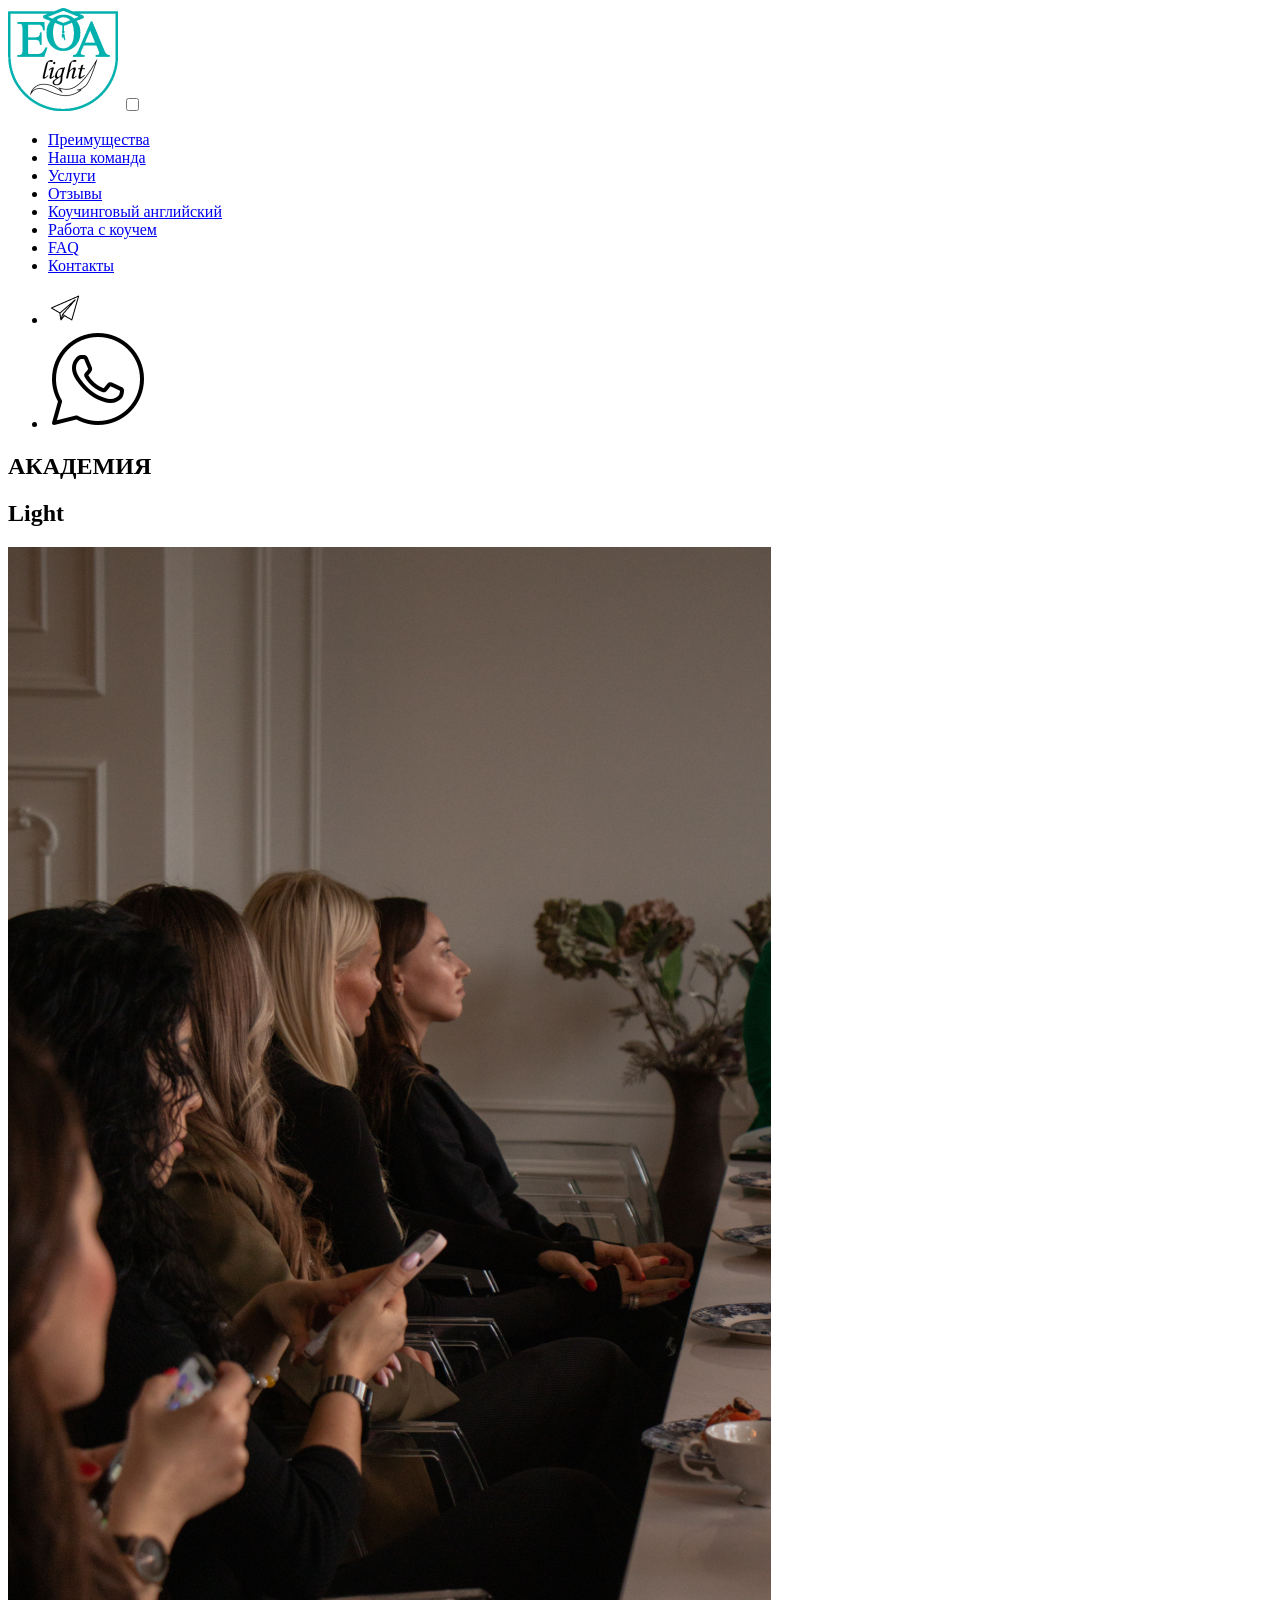
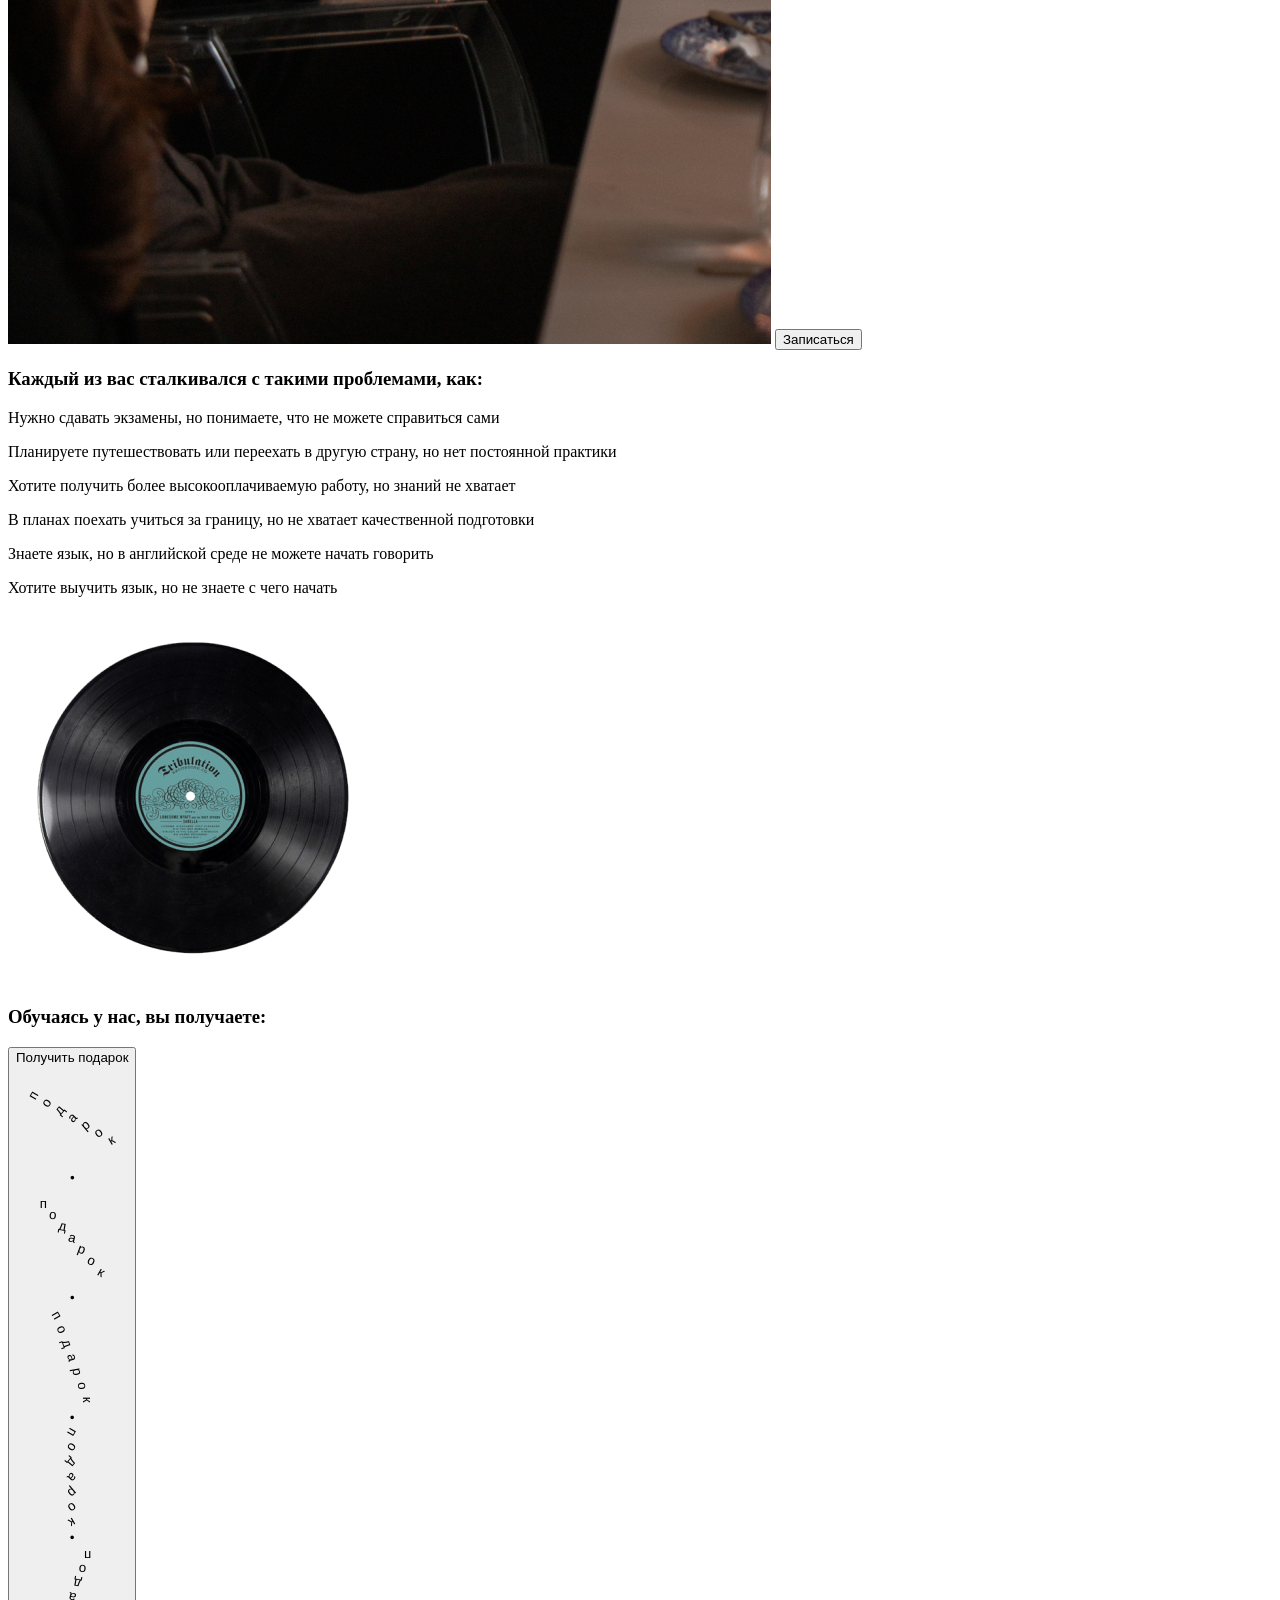
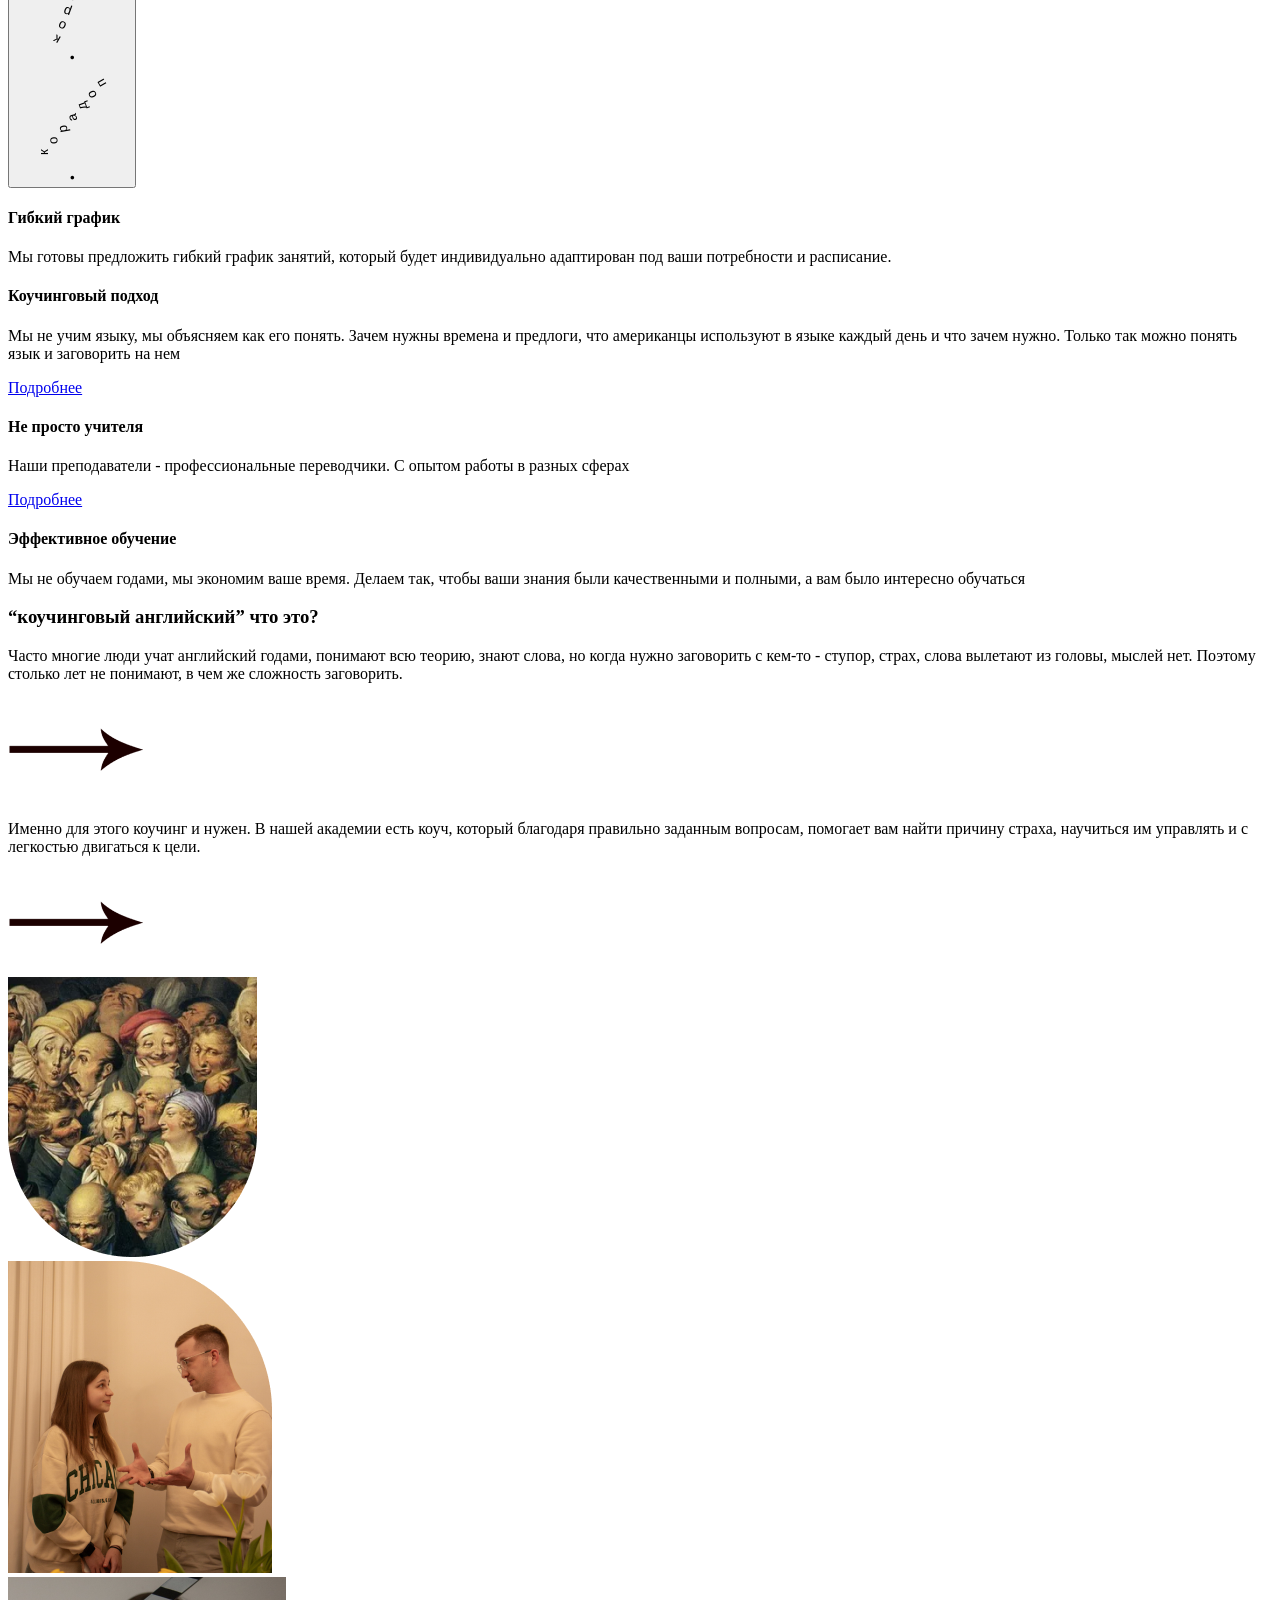
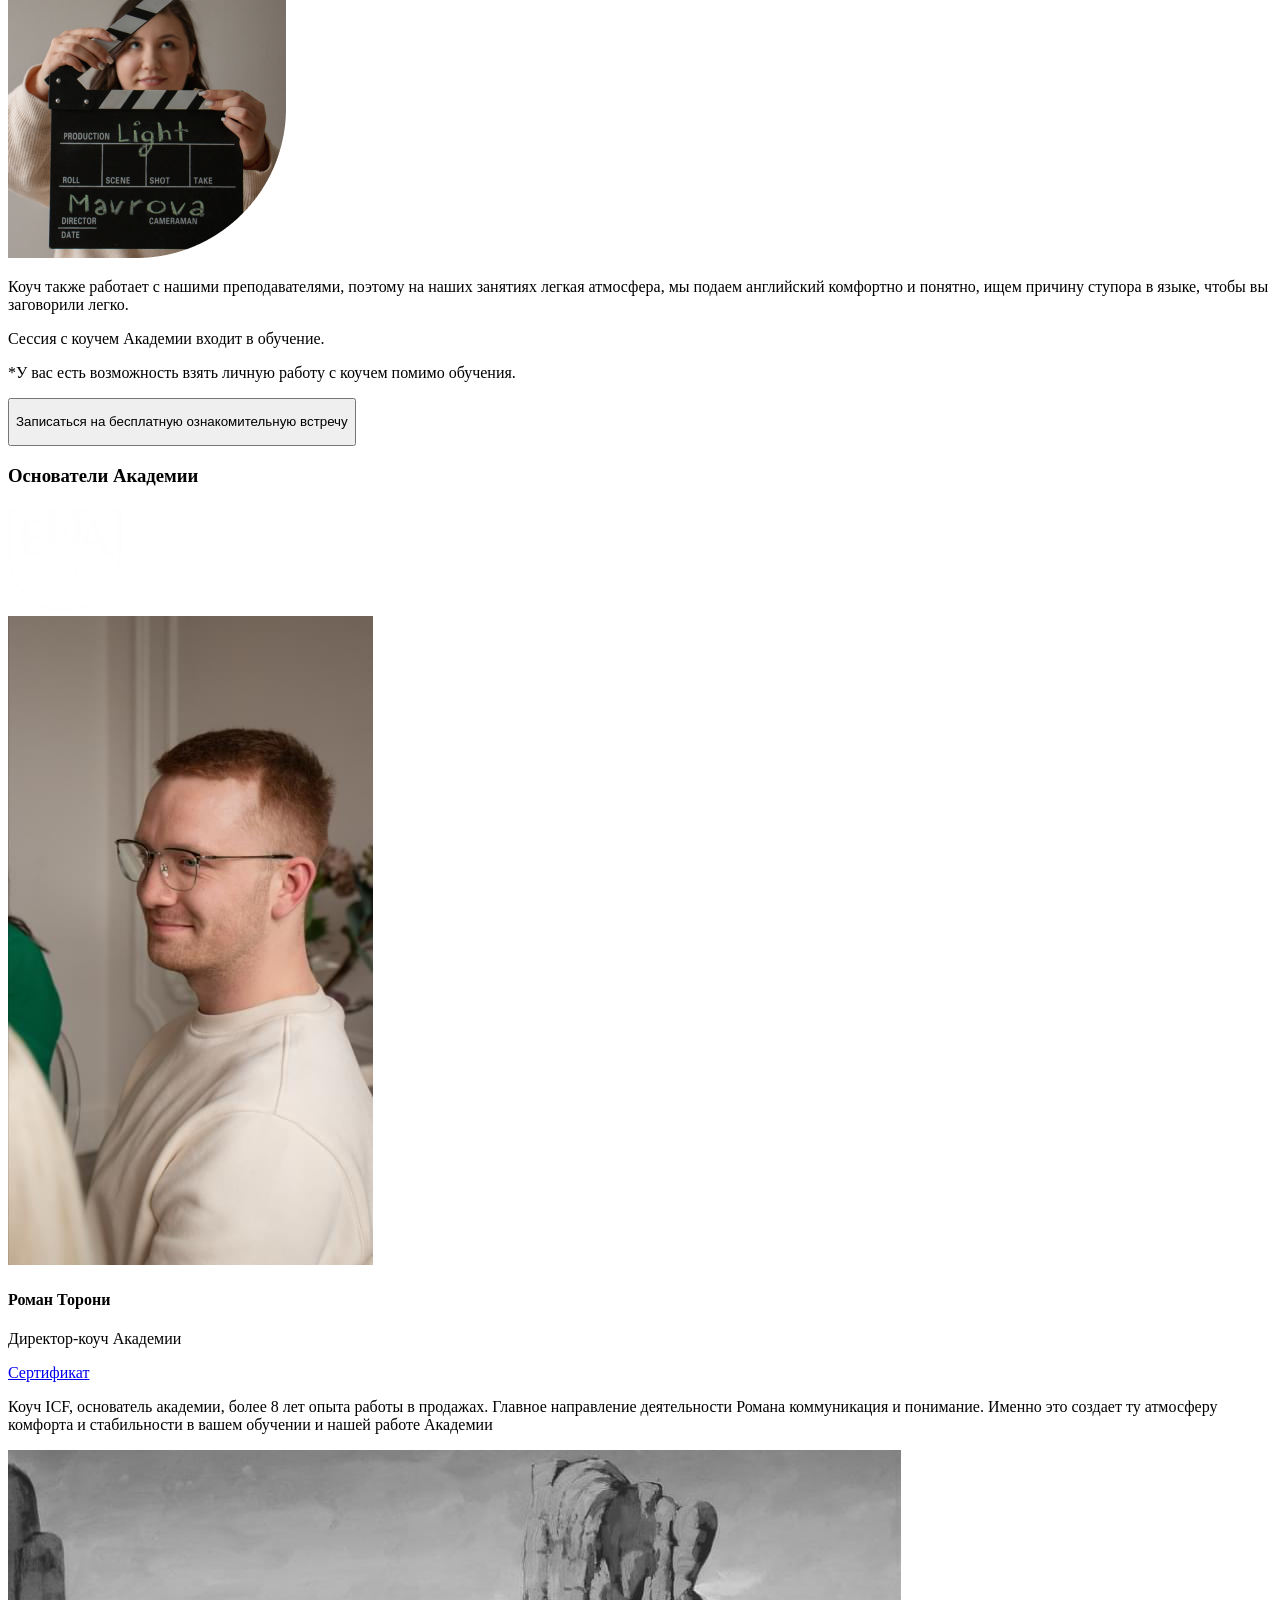
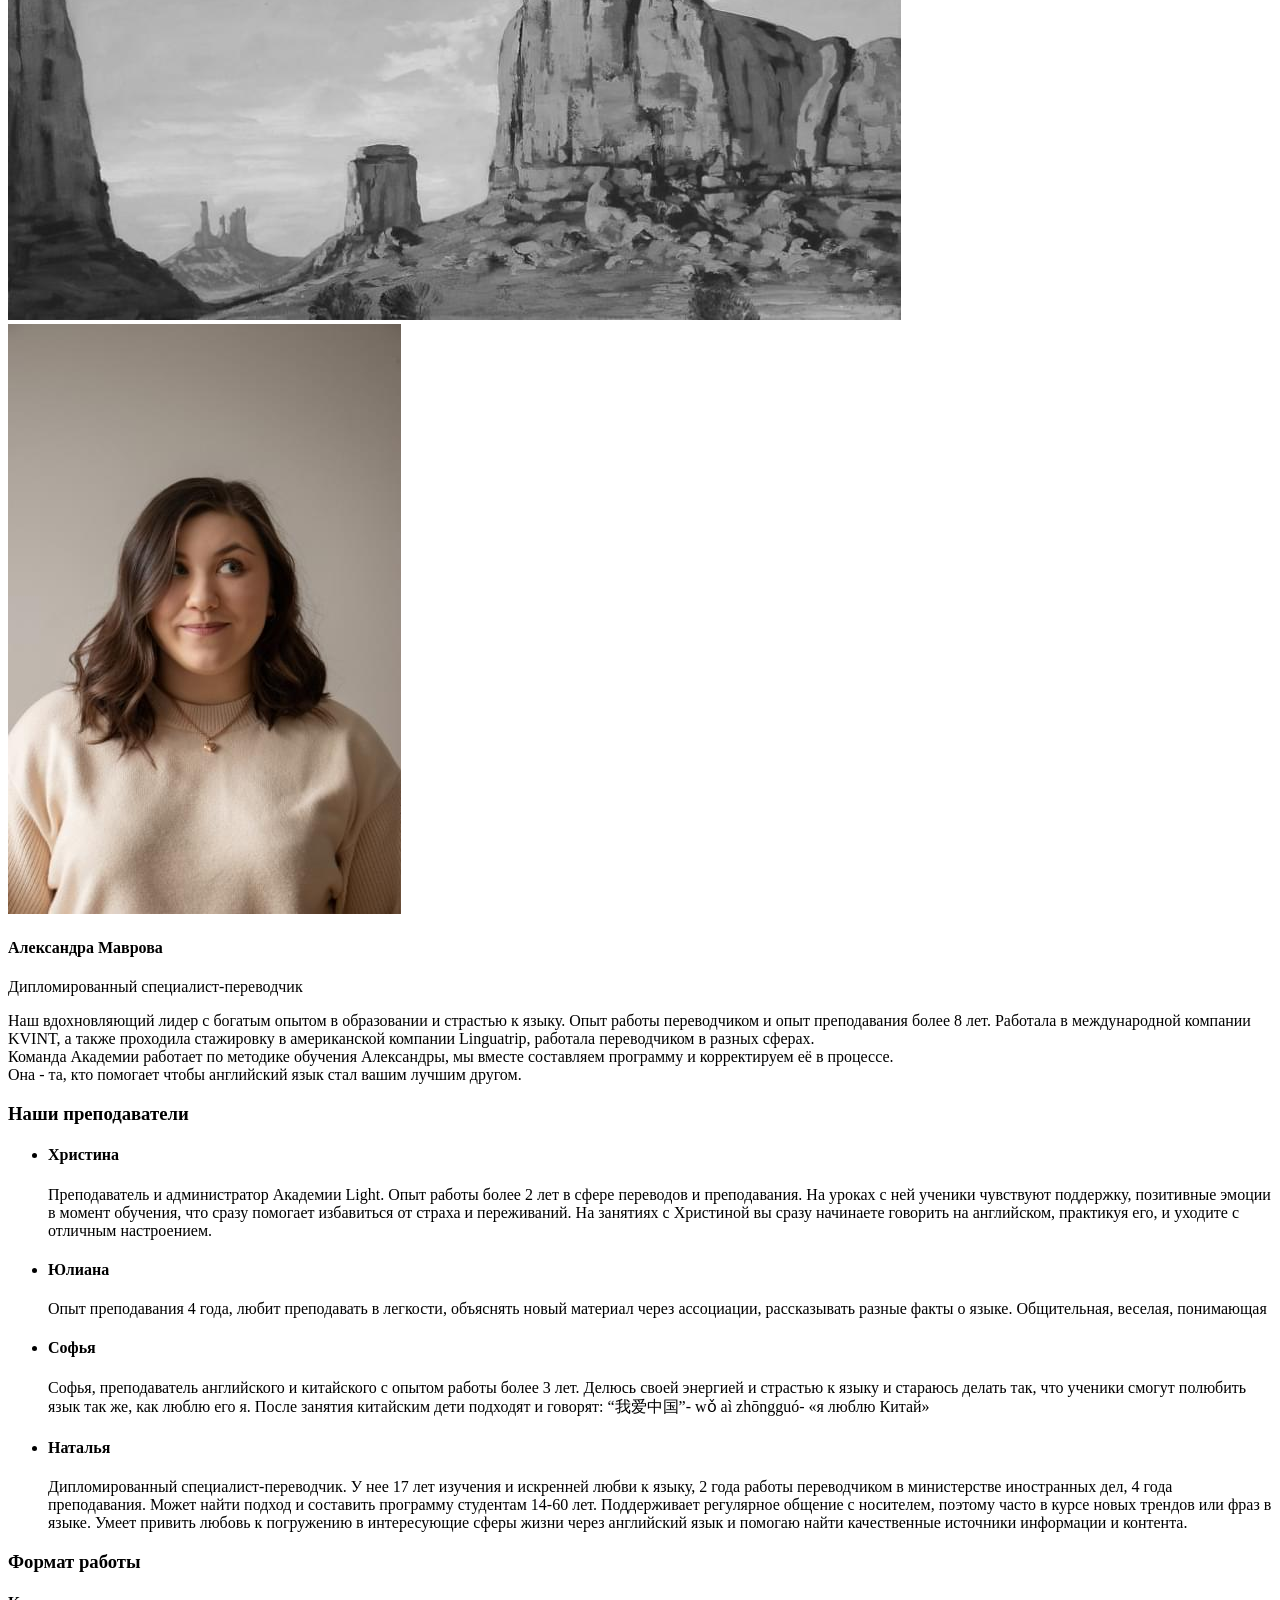
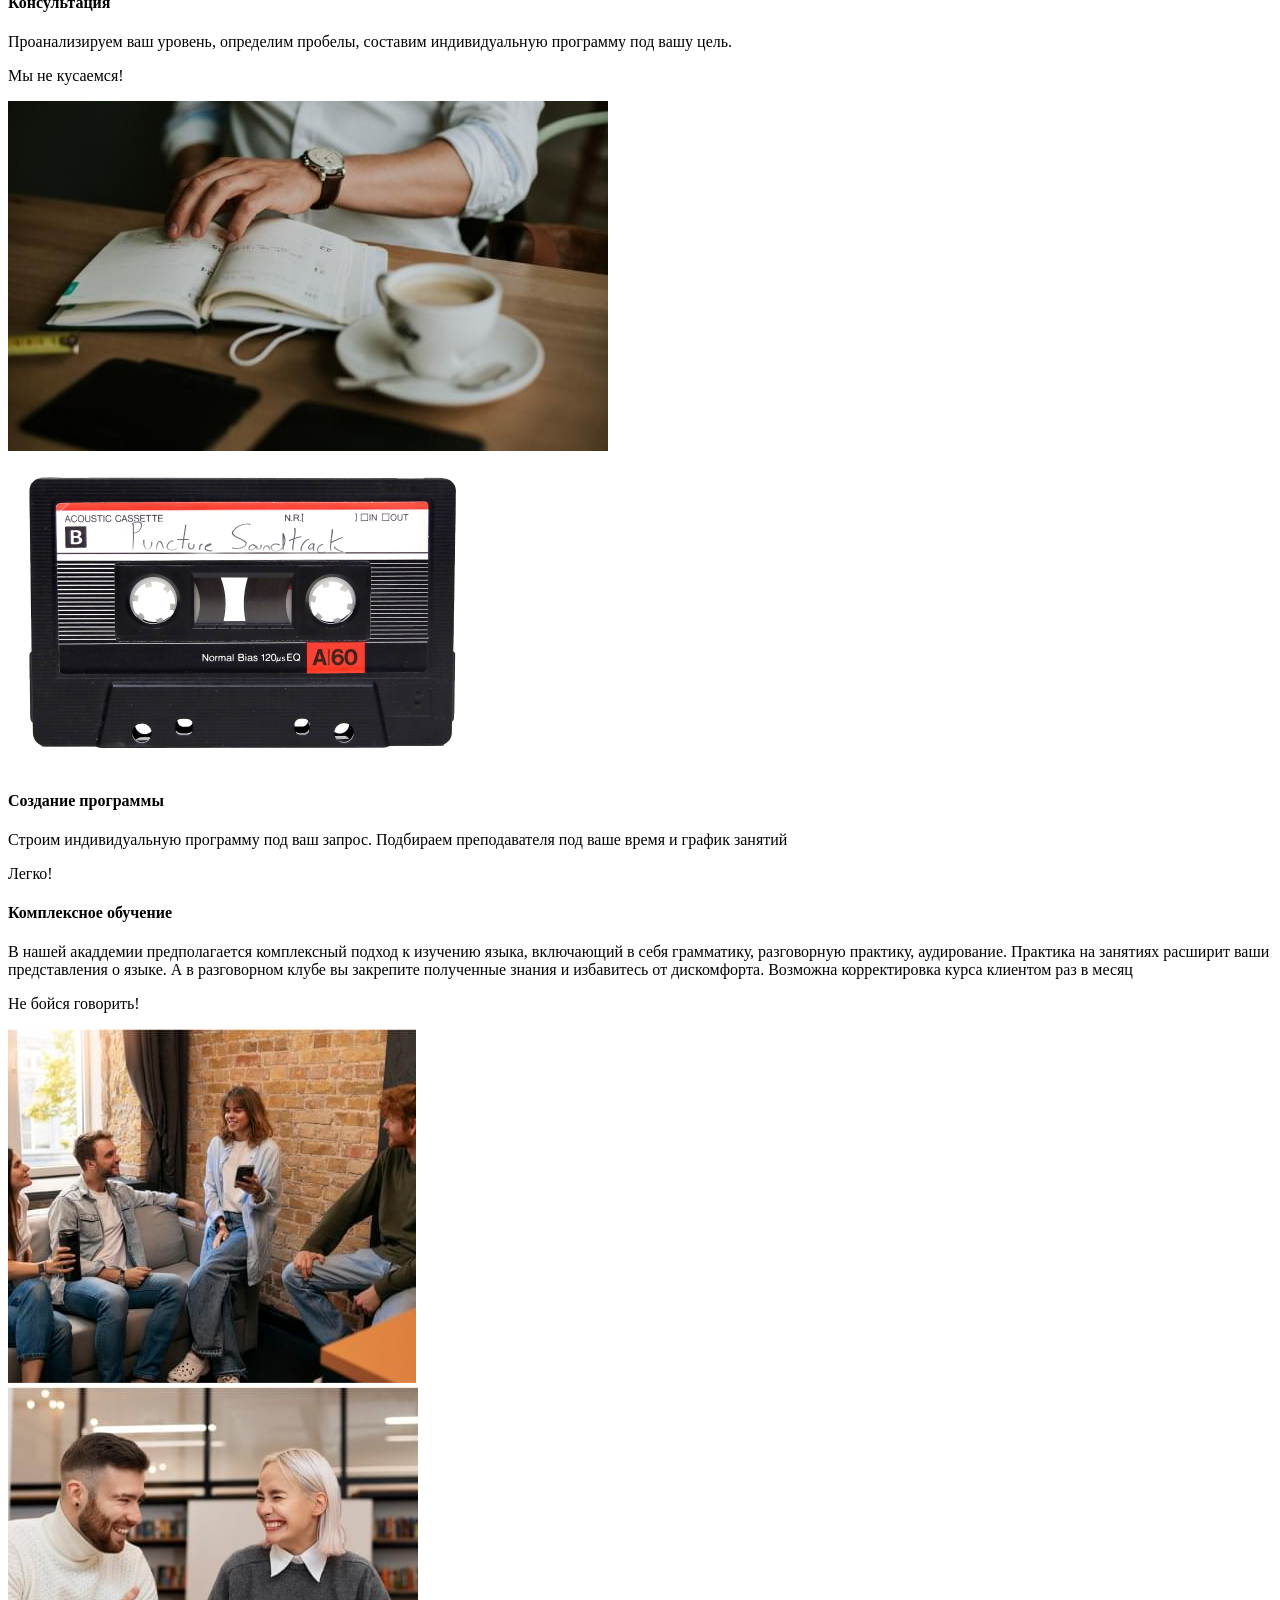
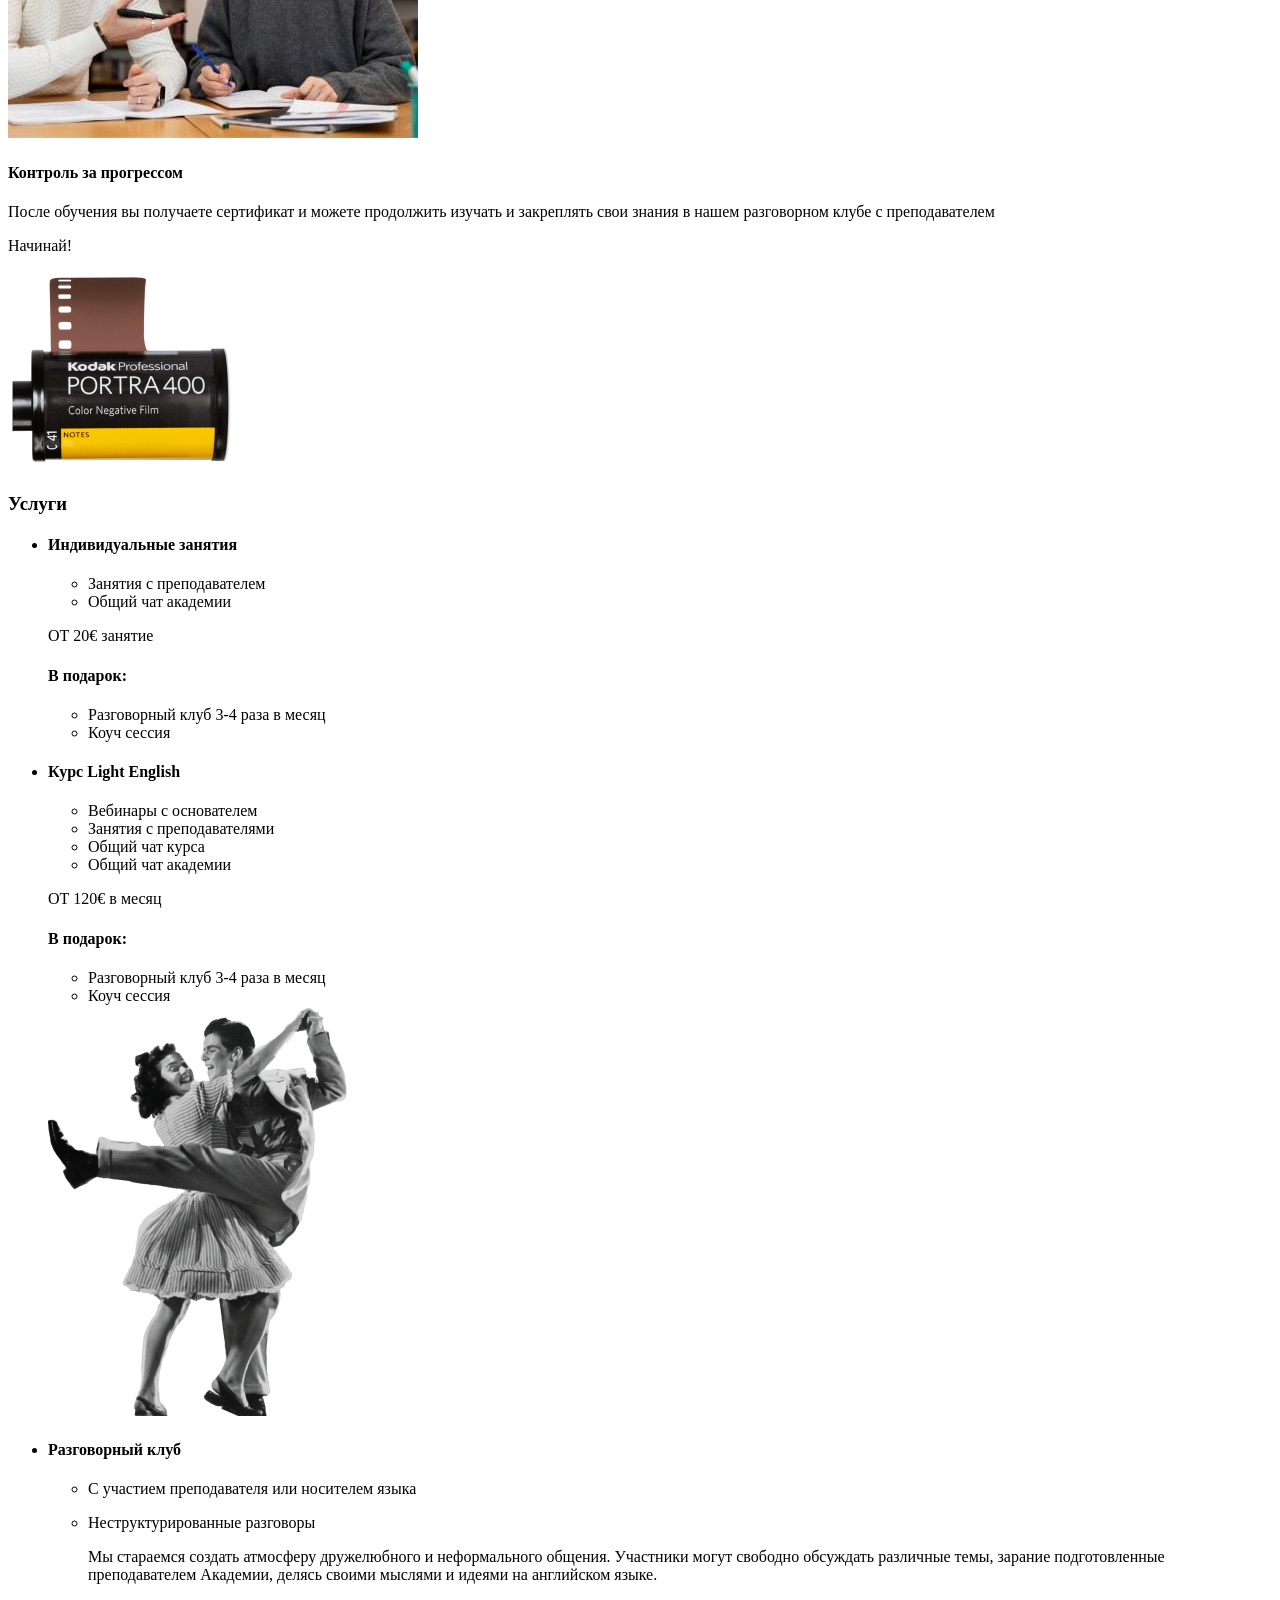
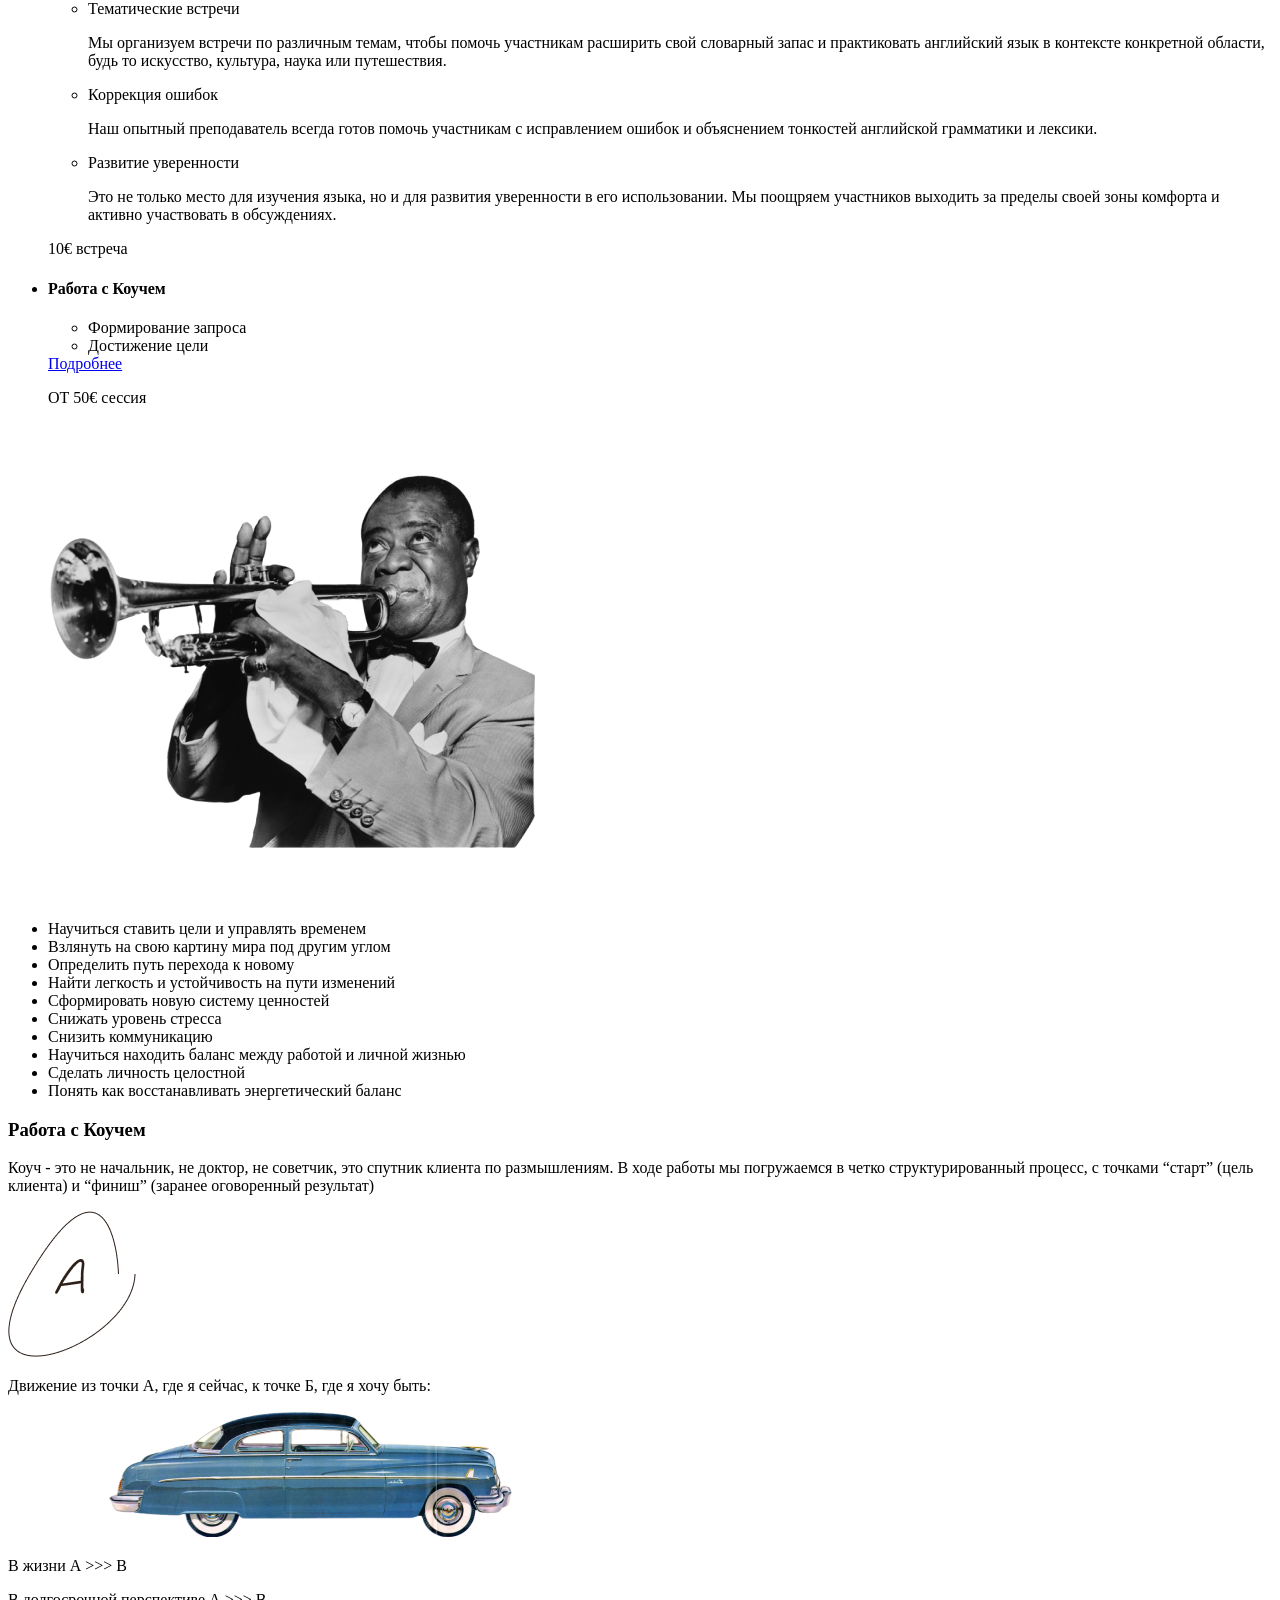
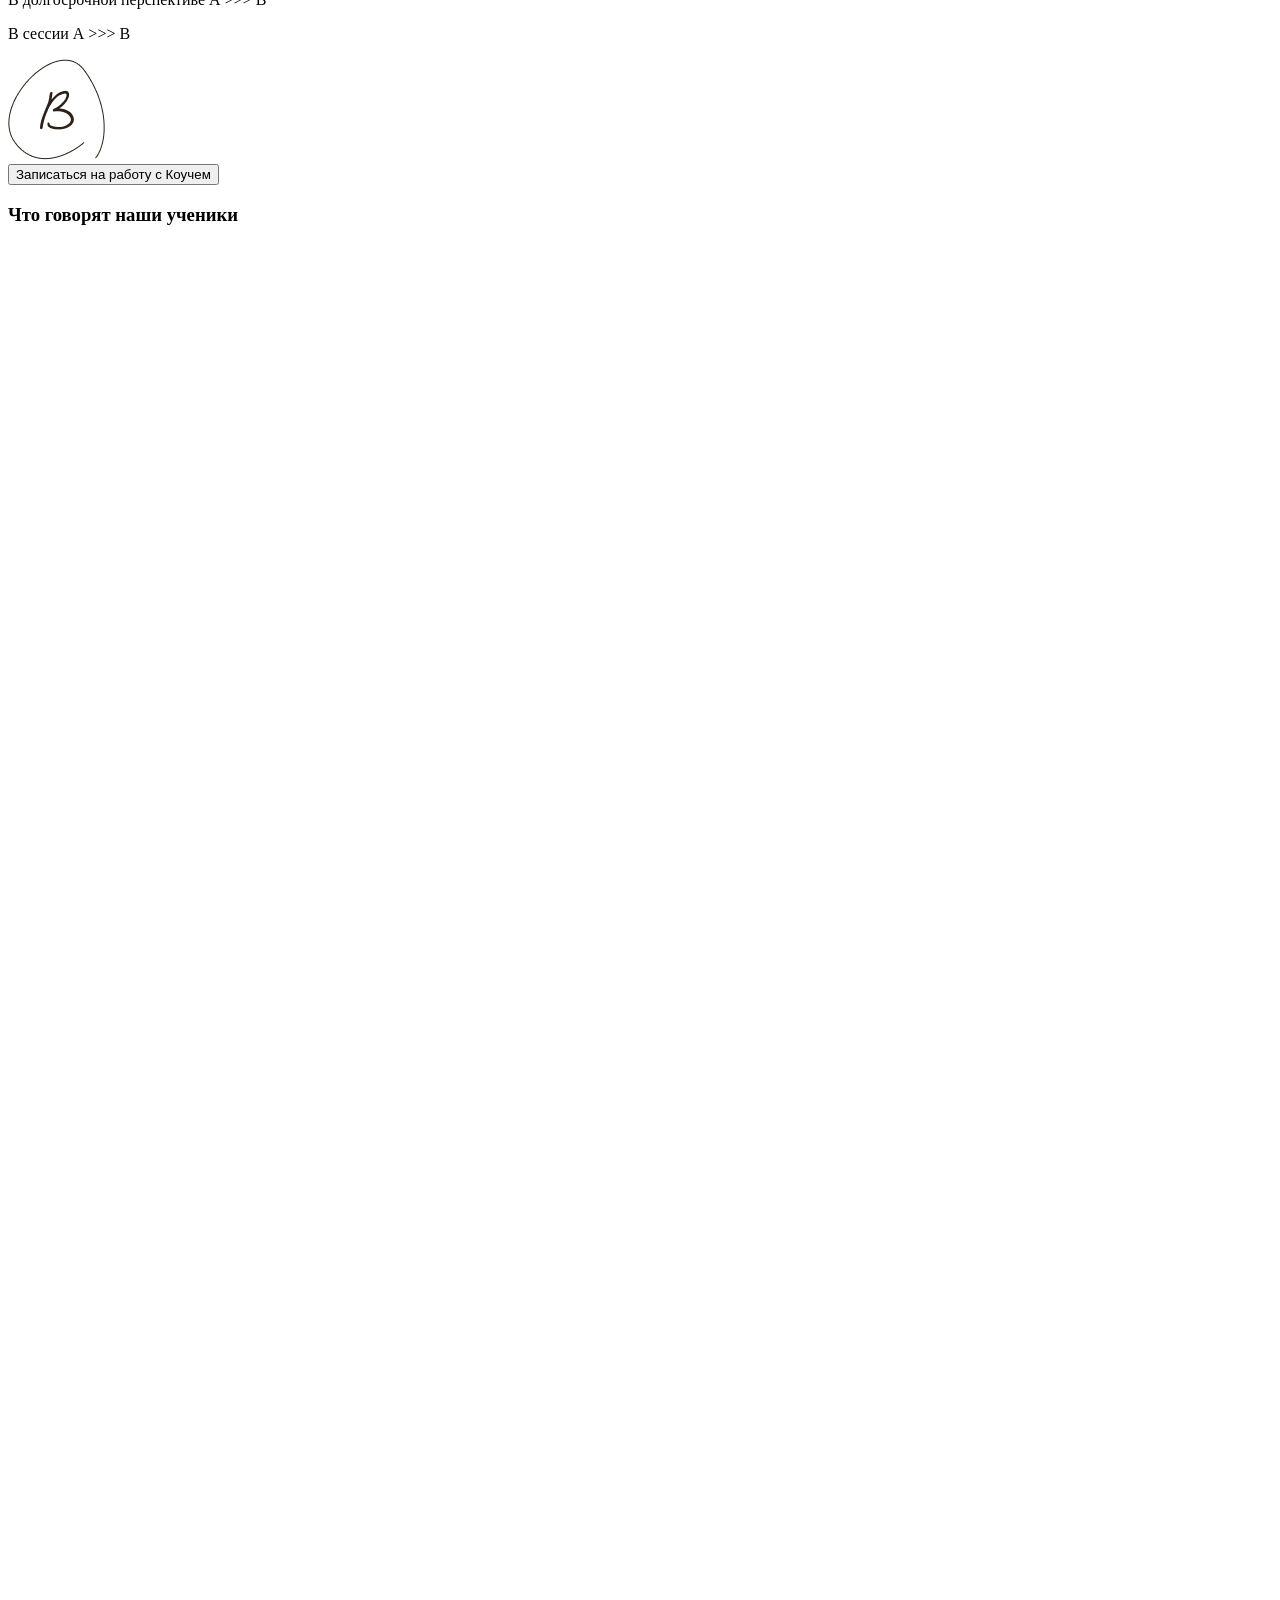
==== index.html @ 0e26aba7 "test" ====
<!DOCTYPE html>
<html lang="ru">
  <head>
      <meta charset="utf-8">
      <!-- <link rel="icon" href="%PUBLIC_URL%/favicon.ico"> -->
      <!-- <meta name="viewport" content="width=device-width, initial-scale=1"> -->
      <meta name="viewport" content="width=device-width, initial-scale=1.0, maximum-scale=1.0, user-scalable=no">
      <meta name="theme-color" content="#000000">
      <link rel="apple-touch-icon" href="./images/logo129.png">
      <link rel="icon" href="./images/logo129.png" type="image/x-icon">
      <title>Академия Light</title>
      <link rel="preload" href="./images/100-90-8.png" as="image">
      <link rel="preload" href="./images/firstImagePeople.png" as="image">
      <link rel="stylesheet" href="./css/index.css">

      <!-- <link rel="stylesheet" href="https://cdn.jsdelivr.net/npm/swiper@8/swiper-bundle.min.css"> -->
      <script src="https://cdn.jsdelivr.net/npm/swiper@8/swiper-bundle.min.js"></script>
  </head>
  <body class="page">
    <header class="header" id="header">
  <div class="header__conteiner">
    <img class="header__logo" src="./images/logo-b.png" alt="Логотип академии">
    <input id="menu-toggle" type="checkbox">
    <label class="header__button-container" for="menu-toggle">
      <div class="header__button"></div>
    </label>
    <div class="header__overflow overflow_hidden"></div>
    <nav class="header__nav-box">
        <ul class="header__navigation">
            <li class="header__nav-link">
              <a class="header__link link-hover" href="#advantages">Преимущества</a>
            </li>
            <li class="header__nav-link">
              <a class="header__link link-hover" href="#founders">Наша команда</a>
            </li>
            <li class="header__nav-link">
              <a class="header__link link-hover" href="#services">Услуги</a>
            </li>
            <li class="header__nav-link">
              <a class="header__link link-hover" href="#reviews">Отзывы</a>
            </li>
            <li class="header__nav-link">
              <a class="header__link link-hover" href="#coaching">Коучинговый английский</a>
            </li>
            <li class="header__nav-link">
              <a class="header__link link-hover" href="#coach">Работа с коучем</a>
            </li>
            <li class="header__nav-link">
              <a class="header__link link-hover" href="#faq">FAQ</a>
            </li>
            <li class="header__nav-link">
              <a class="header__link link-hover" href="#footer">Контакты</a>
            </li>
        </ul>


        <ul class="header__contacts">
            <li class="header__item">
              <a class="header__telegram-link" href="https://t.me/light_english_admin" target="_blank">
                <img class="icon-size icon" src="./images/telegramBlack.png" alt="Ссылка на телеграм">
              </a>
            </li>
            <li class="header__item">
              <a class="header__whats-app-link" href="#start" target="_blank">
                <img class="icon-size icon" src="./images/whatsapp.png" alt="Ссылка на вотсап">
              </a>
            </li>
        </ul>
    </nav>
  </div>
</header>

    <main class="main">
      <section class="academy" id="academy">
  <div class="conteiner">
    <div class="academy__box">
      <h1 class="academy__title-first">АКАДЕМИЯ</h1>
      <h2 class="academy__title-second">Light</h2>
    </div>
    <div class="academy__box-images">
      <img class="academy__image" src="./images/firstImagePeople.png" alt="Собрание студентов за бранчем">
      <button class="academy__button btn2">
        <span class="academy__button-line"></span>
        <span class="academy__text-button">Записаться</span>
      </button>
    </div>
  </div>
</section>

      <section class="requests" id="requests">
  <div class="requests__backlight backlight"></div>
  <div class="requests__conteiner conteiner">
    <h3 class="requests__title title">Каждый из вас сталкивался с такими проблемами, как:</h3>
    <div class="requests__card">
      <p class="requests__text">Нужно сдавать экзамены, но понимаете, что не можете справиться сами</p>
    </div>
    <div class="requests__card">
      <p class="requests__text">Планируете путешествовать или переехать в другую страну, но нет постоянной практики</p>
    </div>
    <div class="requests__card">
      <p class="requests__text">Хотите получить более высокооплачиваемую работу, но знаний не хватает</p>
    </div>
    <div class="requests__card">
      <p class="requests__text">В планах поехать учиться за границу, но не хватает качественной подготовки</p>
    </div>
    <div class="requests__card">
      <p class="requests__text">Знаете язык, но в английской среде не можете начать говорить</p>
    </div>
    <div class="requests__card anim">
      <div class="requests__card-text">
        <p class="requests__text">Хотите выучить язык, но не знаете с чего начать</p>
      </div>
      <img class="requests__disk anim" src="./images/record-1.png" alt="Падающая пластина"  loading="lazy">
    </div>
  </div>
</section>

      <section class="advantages" id="advantages">
  <div class="advantages__conteiner conteiner">
    <h3 class="advantages__title title">Обучаясь у нас, вы получаете:</h3>
    <button class="advantages__button uiverse">
      <div class="wrapper">
        <span>Получить подарок</span>
        <div class="circle circle-12"></div>
        <div class="circle circle-11"></div>
        <div class="circle circle-10"></div>
        <div class="circle circle-9"></div>
        <div class="circle circle-8"></div>
        <div class="circle circle-7"></div>
        <div class="circle circle-6"></div>
        <div class="circle circle-5"></div>
        <div class="circle circle-4"></div>
        <div class="circle circle-3"></div>
        <div class="circle circle-2"></div>
        <div class="circle circle-1"></div>
      </div>
      <div class="advantages__backlight backlight"></div>
      <div class="advantages__wheel">
        <div class="advantages__wheel-inner">
          <div class="advantages__wheel-content">п</div>
          <div class="advantages__wheel-content">о</div>
          <div class="advantages__wheel-content">д</div>
          <div class="advantages__wheel-content">а</div>
          <div class="advantages__wheel-content">р</div>
          <div class="advantages__wheel-content">о</div>
          <div class="advantages__wheel-content">к</div>
        </div>
        <div class="advantages__wheel-inner">
          <div class="advantages__wheel-content">•</div>
        </div>
        <div class="advantages__wheel-inner">
          <div class="advantages__wheel-content">п</div>
          <div class="advantages__wheel-content">о</div>
          <div class="advantages__wheel-content">д</div>
          <div class="advantages__wheel-content">а</div>
          <div class="advantages__wheel-content">р</div>
          <div class="advantages__wheel-content">о</div>
          <div class="advantages__wheel-content">к</div>
        </div>
        <div class="advantages__wheel-inner">
          <div class="advantages__wheel-content">•</div>
        </div>
        <div class="advantages__wheel-inner">
          <div class="advantages__wheel-content">п</div>
          <div class="advantages__wheel-content">о</div>
          <div class="advantages__wheel-content">д</div>
          <div class="advantages__wheel-content">а</div>
          <div class="advantages__wheel-content">р</div>
          <div class="advantages__wheel-content">о</div>
          <div class="advantages__wheel-content">к</div>
        </div>
        <div class="advantages__wheel-inner">
          <div class="advantages__wheel-content">•</div>
        </div>
        <div class="advantages__wheel-inner">
          <div class="advantages__wheel-content">п</div>
          <div class="advantages__wheel-content">о</div>
          <div class="advantages__wheel-content">д</div>
          <div class="advantages__wheel-content">а</div>
          <div class="advantages__wheel-content">р</div>
          <div class="advantages__wheel-content">о</div>
          <div class="advantages__wheel-content">к</div>
        </div>
        <div class="advantages__wheel-inner">
          <div class="advantages__wheel-content">•</div>
        </div>
        <div class="advantages__wheel-inner">
          <div class="advantages__wheel-content">п</div>
          <div class="advantages__wheel-content">о</div>
          <div class="advantages__wheel-content">д</div>
          <div class="advantages__wheel-content">а</div>
          <div class="advantages__wheel-content">р</div>
          <div class="advantages__wheel-content">о</div>
          <div class="advantages__wheel-content">к</div>
        </div>
        <div class="advantages__wheel-inner">
          <div class="advantages__wheel-content">•</div>
        </div>
        <div class="advantages__wheel-inner">
          <div class="advantages__wheel-content">п</div>
          <div class="advantages__wheel-content">о</div>
          <div class="advantages__wheel-content">д</div>
          <div class="advantages__wheel-content">а</div>
          <div class="advantages__wheel-content">р</div>
          <div class="advantages__wheel-content">о</div>
          <div class="advantages__wheel-content">к</div>
        </div>
        <div class="advantages__wheel-inner">
          <div class="advantages__wheel-content">•</div>
        </div>
      </div>
    </button>
    <div class="advantages__card card">
      <h4 class="advantages__card-title subtitle">Гибкий график</h4>
      <p class="advantages__card-text">Мы готовы предложить гибкий график занятий, который будет индивидуально адаптирован под ваши потребности и расписание.</p>
    </div>
    <div class="advantages__card card">
      <h4 class="advantages__card-title subtitle">Коучинговый подход</h4>
      <p class="advantages__card-text">Мы не учим языку, мы объясняем как его понять. Зачем нужны времена и предлоги, что американцы используют в языке каждый день и что зачем нужно. Только так можно понять язык и заговорить на нем</p>
      <a class="link_black link-hover-line" href="#coaching">Подробнее</a>
    </div>
    <div
      class="advantages__card card">
      <h4 class="advantages__card-title subtitle">Не просто учителя</h4>
      <p class="advantages__card-text">Наши преподаватели - профессиональные переводчики. С опытом работы в разных сферах</p>
      <a class="link_black link-hover-line" href="#founders">Подробнее</a>
    </div>
    <div class="advantages__card card">
      <h4 class="advantages__card-title subtitle">Эффективное обучение</h4>
      <p class="advantages__card-text">Мы не обучаем годами, мы экономим ваше время. Делаем так, чтобы ваши знания были качественными и полными, а вам было интересно обучаться</p>
    </div>
  </div>
</section>

      <section class="coaching" id="coaching">
  <div class="coaching__conteiner conteiner">
    <h3 class="coaching__title title">“коучинговый английский” что это?</h3>
    <div class="coaching__grid-box">
      <p class="coaching__text">Часто многие люди учат английский годами, понимают всю теорию, знают слова, но когда нужно заговорить с кем-то - ступор, страх, слова вылетают из головы, мыслей нет. Поэтому столько лет не понимают, в чем же сложность заговорить.</p>
      <img class="coaching__wing-img" src="./images/wing.png" alt="Стрелка, указывающая на следующий текст">
      <p class="coaching__text">Именно для этого коучинг и нужен. В нашей академии есть коуч, который благодаря правильно заданным вопросам, помогает вам найти причину страха, научиться им управлять и с легкостью двигаться к цели.</p>
      <img class="coaching__wing-img" src="./images/wing.png" alt="Стрелка, указывающая на следующий текст">
      <div class="coaching__image-box">
        <img class="coaching__image" src="./images/persons.png" alt="Картина художника Луи Леопольд Буальи гримасы">
      </div>
      <div class="coaching__image-box">
        <img class="coaching__image" src="./images/RomaWidthSister.png" alt="Картина художника Луи Леопольд Буальи гримасы">
      </div>
      <div class="coaching__image-box">
        <img class="coaching__image" src="./images/AlexandraFirecracker.png" alt="Картина художника Луи Леопольд Буальи гримасы">
      </div>
      <div class="coacing__box">
        <p class="coaching__text">Коуч также работает с нашими преподавателями, поэтому на наших занятиях легкая атмосфера, мы подаем английский комфортно и понятно, ищем причину ступора в языке, чтобы вы заговорили легко.</p>
        <p class="coaching__text">Сессия с коучем Академии входит в обучение.</p>
        <p class="coaching__text">*У вас есть возможность взять личную работу с коучем помимо обучения.</p>
      </div>
      <!-- <a class="coaching__button-link" href="#appointment">
        <button class="coaching__button type1">
          <p class="coaching__button-text">Записаться на бесплатную ознакомительную встречу</p>
        </button>
      </a> -->
      <button class="coaching__button type1">
        <p class="coaching__button-text">Записаться на бесплатную ознакомительную встречу</p>
      </button>
    </div>
    <!-- <button class="coaching__button">Записаться на бесплатную ознакомительную встречу</button> -->
  </div>
</section>

      <section class="founders" id="founders">
  <div class="founders__conteiner">
    <h3 class="founders__title title">Основатели Академии</h3>
    <img class="founders__logo" src="./images/logo-w.png" alt="Логотип академии">
    <div class="founders__box">
      <div class="founder__block-text">
        <img class="founder__image" src="./images/founderRoman.jpg" alt="Фотография директора академии, Романа">
        <div class="founder__block-about">
          <h4 class="founder__text-name">Роман Торони</h4>
          <p class="founder__text-role">Директор-коуч Академии</p>
          <a class="founder__link link link-hover-line" href="#">Сертификат</a>
        </div>
        <p class="founder__text">Коуч ICF, основатель академии, более 8 лет опыта работы в продажах. Главное направление деятельности Романа коммуникация и понимание. Именно это создает ту атмосферу комфорта и стабильности в вашем обучении и нашей работе Академии</p>
      </div>
      <div class="founder__box-canyon">
        <img class="founder__image-canyon" src="./images/canyon.jpg" alt="Пейзаж Каньона маслом">
      </div>
      <div class="founder__block-text">
        <img class="founder__image" src="./images/founderAlex.jpg" alt="Фотография Александры">
        <div class="founder__block-about">
            <h4 class="founder__text-name">Александра Маврова</h4>
            <p class="founder__text-role">Дипломированный специалист-переводчик</p>
        </div>
        <p class="founder__text"><span class="founder__text-span">Наш вдохновляющий лидер с богатым опытом в образовании и страстью к языку. Опыт работы переводчиком и опыт преподавания более 8 лет. Работала в международной компании KVINT, а также проходила стажировку в американской компании Linguatrip, работала переводчиком в разных сферах.</span></br><span class="founder__text-span">Команда Академии работает по методике обучения Александры, мы вместе составляем программу и корректируем её в процессе.</span></br><span class="founder__text-span">Она - та, кто помогает чтобы английский язык стал вашим
          лучшим другом.</span></p>
      </div>
      <div class="founders__stars-box"></div>
      <div class="founders__stars"></div>
    </div>
  </div>
  <div class="teachers__conteiner conteiner">
    <h3 class="teachers__title title">Наши преподаватели</h3>
    <ul class="teachers__cards-list">
      <li class="teachers__card">
        <div class="teachers__content">
          <h4 class="teachers__subtitle subtitle">Христина</h4>
          <p class="teachers__text">Преподаватель и администратор Академии Light. Опыт работы более 2 лет в сфере переводов и преподавания. На уроках с ней ученики чувствуют поддержку, позитивные эмоции в момент обучения, что сразу помогает избавиться от страха и переживаний. На занятиях с Христиной вы сразу начинаете говорить на английском, практикуя его, и уходите с отличным настроением.</p>
        </div>
        <div class="teachers__foto teachers__foto-hristina"></div>
      </li>
      <li class="teachers__card">
        <div class="teachers__content teachers__content_rotate_right">
          <h4 class="teachers__subtitle subtitle">Юлиана</h4>
          <p class="teachers__text">Опыт преподавания 4 года, любит преподавать в легкости, объяснять новый материал через ассоциации, рассказывать разные факты о языке. Общительная, веселая, понимающая</p>
        </div>
        <div class="teachers__foto teachers__foto-juliana"></div>
      </li>
      <li class="teachers__card">
        <div class="teachers__content">
          <h4 class="teachers__subtitle subtitle">Софья</h4>
          <p class="teachers__text">Софья, преподаватель английского и китайского с опытом работы более 3 лет. Делюсь своей энергией и страстью к языку и стараюсь делать так, что ученики смогут полюбить язык так же, как люблю его я. После занятия китайским дети подходят и говорят: “我爱中国”- wǒ  aì zhōngguó-  «я люблю Китай»</p>
        </div>
        <div class="teachers__foto teachers__foto-sofia"></div>
      </li>
      <li class="teachers__card">
        <div class="teachers__content teachers__content_rotate_right">
          <h4 class="teachers__subtitle subtitle">Наталья</h4>
          <p class="teachers__text">Дипломированный специалист-переводчик. У нее 17 лет изучения и искренней любви к языку, 2 года работы переводчиком в министерстве иностранных дел, 4 года преподавания. Может найти подход и составить программу студентам 14-60 лет. Поддерживает регулярное общение с носителем, поэтому часто в курсе новых трендов или фраз в языке. Умеет привить любовь к погружению в интересующие сферы жизни через английский язык и помогаю найти качественные источники информации и контента.</p>
        </div>
        <div class="teachers__foto teachers__foto-natali"></div>
      </li>
    </ul>
  </div>
</section>

      
      <section class="format" id="format">
  <div class="format__conteiner conteiner">
    <h3 class="format__title title">Формат работы</h4>
    <div class="format__box-grid">
      <div class="format__box-content">
        <h4 class="format__subtitle subtitle">Консультация</h4>
        <p class="format__text">Проанализируем ваш уровень, определим пробелы, составим индивидуальную программу под вашу цель.</p>
        <p class="format__inscription">Мы не кусаемся!</p>
        <img class="format__image" src="./images/workFormat-1.jpg" alt="пленочная касета">
      </div>
      <div class="format__box-content">
        <img class="format__image" src="./images/cassette.png" alt="пленочная касета">
        <div class="format__box-text">
          <h4 class="format__subtitle subtitle">Создание программы</h4>
          <p class="format__text">Строим индивидуальную программу под ваш запрос. Подбираем преподавателя под ваше время и график занятий</p>
          <p class="format__inscription">Легко!</p>
        </div>
      </div>
      <div class="format__box-content">
        <h4 class="format__subtitle subtitle">Комплексное обучение</h4>
        <p class="format__text">В нашей акаддемии предполагается комплексный подход к изучению языка, включающий в себя грамматику, разговорную практику, аудирование.
          Практика на занятиях расширит ваши представления о языке. А в разговорном клубе вы закрепите полученные знания и избавитесь от дискомфорта. Возможна корректировка курса клиентом раз в месяц</p>
        <p class="format__inscription">Не бойся говорить!</p>
        <img class="format__image" src="./images/workFormat-3.jpg" alt="пленочная касета">
      </div>
      <div class="format__box-content">
        <img class="format__image" src="./images/workFormat-2.jpg" alt="пленочная касета">
        <div class="format__box-text">
          <h4 class="format__subtitle subtitle">Контроль за прогрессом</h4>
          <p class="format__text">После обучения вы получаете <span class="format__certificate">сертификат</span> и можете продолжить изучать и закреплять свои знания в нашем разговорном клубе с преподавателем</p>
          <p class="format__inscription">Начинай!</p>
        </div>
        <img class="format__image-photographic" src="./images/photographic2.png" alt="Фотоплёнка">
      </div>
      <div class="scroll-line anim"></div>
    </div>
  </div>
</section>

      <section class="services" id="services">
  <div class="conteiner">
    <div class="services__backlight backlight"></div>
    <h3 class="services__title title">Услуги</h3>
    <ul class="services__list-service">
      <li class="services__item-service">
        <div>
          <h4 class="services__subtitle subtitle">Индивидуальные занятия</h4>
          <ul class="services__list-filling">
            <li class="services__item-filling">
              Занятия с преподавателем
            </li>
            <li class="services__item-filling">
              Общий чат академии
            </li>
          </ul>
        </div>
        <div>
          <p class="services__cost">ОТ 20€ занятие</p>
          <h4>В подарок:</h4>
          <ul class="services__list-filling">
            <li class="services__item-present">
              Разговорный клуб 3-4 раза в месяц
            </li>
            <li class="services__item-present">
              Коуч сессия
            </li>
          </ul>
        </div>
      </li>

      <li class="services__item-service">
        <h4 class="services__subtitle subtitle">Курс Light English</h4>
        <ul class="services__list-filling">
          <li class="services__item-filling">
            Вебинары с основателем
          </li>
          <li class="services__item-filling">
            Занятия с преподавателями
          </li>
          <li class="services__item-filling">
            Общий чат курса
          </li>
          <li class="services__item-filling">
            Общий чат академии
          </li>
        </ul>
        <p class="services__cost">ОТ 120€ в месяц</p>
        <h4>В подарок:</h4>
        <ul class="services__list-filling">
          <li class="services__item-present">
            Разговорный клуб 3-4 раза в месяц
          </li>
          <li class="services__item-present">
            Коуч сессия
          </li>
        </ul>
        <img class="services__image-dance" src="./images/dance.png" alt="Луи Армстронг- американский джазист">
      </li>

      <li class="services__item-service">
        <h4 class="services__subtitle subtitle">Разговорный клуб</h4>
        <ul class="services__list-filling">
          <li class="services__item-filling">
            С участием преподавателя или носителем языка
          </li>
        </ul>
        <ul class="services__list-fill">
          <li class="services__item-fill">
            <div class="services__item-box">
              <p class="services__item-text">Неструктурированные разговоры</p>
              <span class="services__item-tooltip">Мы стараемся создать атмосферу дружелюбного и неформального общения. Участники могут свободно обсуждать различные темы, зарание подготовленные преподавателем Академии, делясь своими мыслями и идеями на английском языке.</span>
            </div>
          </li>
          <li class="services__item-fill">
            <div class="services__item-box">
              <p class="services__item-text">Тематические встречи</p>
              <span class="services__item-tooltip">Мы организуем встречи по различным темам, чтобы помочь участникам расширить свой словарный запас и практиковать английский язык в контексте конкретной области, будь то искусство, культура, наука или путешествия.</span>
            </div>
          </li>
          <li class="services__item-fill">
            <div class="services__item-box">
              <p class="services__item-text">Коррекция ошибок</p>
              <span class="services__item-tooltip">Наш опытный преподаватель всегда готов помочь участникам с исправлением ошибок и объяснением тонкостей английской грамматики и лексики.</span>
            </div>
          </li>
          <li class="services__item-fill">
            <div class="services__item-box">
              <p class="services__item-text">Развитие уверенности</p>
              <span class="services__item-tooltip">Это не только место для изучения языка, но и для развития уверенности в его использовании. Мы поощряем участников выходить за пределы своей зоны комфорта и активно участвовать в обсуждениях.</span>
            </div>
          </li>
        </ul>
        <p class="services__cost">10€ встреча</p>
      </li>

      <li class="services__item-service">
        <h4 class="services__subtitle subtitle">Работа с Коучем</h4>
        <ul class="services__list-filling">
          <li class="services__item-filling">
            Формирование запроса
          </li>
          <li class="services__item-filling">
            Достижение цели
          </li>
        </ul>
        <a class="link_black link-hover-line" href="#coach">Подробнее</a>
        <p class="services__cost">ОТ 50€ сессия</p>
        <div class="services__notes"></div>
        <img class="services__image" src="./images/jazzMusician.png" alt="Луи Армстронг- американский джазист">
      </li>
    </ul>
  </div>
</section>

      <section class="coach" id="coach">
  <div class="coach__conteiner conteiner">
    <div class="coach__box-request">
      <ul class="coach__list">
        <li class="coach__item">Научиться ставить цели и управлять временем</li>
        <li class="coach__item-accent">Взлянуть на свою картину мира под другим углом</li>
        <li class="coach__item">Определить путь перехода к новому</li>
        <li class="coach__item">Найти легкость и устойчивость на пути изменений</li>
        <li class="coach__item-accent">Сформировать новую систему ценностей</li>
        <li class="coach__item">Снижать уровень стресса</li>
        <li class="coach__item">Снизить коммуникацию</li>
        <li class="coach__item">Научиться находить баланс между работой и личной жизнью</li>
        <li class="coach__item-accent">Сделать личность целостной</li>
        <li class="coach__item">Понять как восстанавливать энергетический баланс</li>
      </ul>
      <div class="coach__introduction">
        <h3 class="coach__title title">Работа с Коучем</h3>
        <p class="coach__introduction-text">Коуч - это не начальник, не доктор, не советчик, это спутник клиента по размышлениям.  В ходе работы мы погружаемся в четко структурированный процесс, с точками “старт” (цель клиента) и “финиш” (заранее оговоренный результат)</p>
      </div>
    </div>
    <div class="coach__scheme">
      <div class="coach__backlight backlight"></div>
      <img class="coach__start" src="./images/A.png" alt="Пункт А - старт">
      <p class="coach__text-description">Движение из точки А, где я сейчас, к точке Б, где я хочу быть:</p>
      <div  class="coach__box-img-car">
        <img class="coach__img-car" src="./images/car.png" alt="Ретро авто">
      </div>
      <span class="coach__line"></span>
      <div class="coach__box-text">
        <p class="coach__text">В жизни А >>> В</p>
        <p class="coach__text">В долгосрочной перспективе А >>> В</p>
        <p class="coach__text">В сессии А >>> В</p>
      </div>
      <img class="coach__finish" src="./images/B.png" alt="Пункт В - финиш">
    </div>

    <button class="coach__button">Записаться на работу с Коучем</button>
    
  </div>
</section>

      <section class="reviews" id="reviews">
  <div class="reviews__backlight backlight"></div>
  <div>
    <h3 class="reviews__title title">Что говорят наши ученики</h3>
    <div class="swiper sample-slider">
      <div class="swiper-wrapper">
        <div class="swiper-slide">
          <div class="reviews__card slider__contents">
            <div class="reviews__about">
              <img class="reviews__foto" src="./images/anonim.png" alt="Фотография ученика">
              <div>
                <p class="reviews__name">Егор, Тайланд</p>
                <p class="reviews__age">2023</p>
              </div>
            </div>
            <div class="reviews__stars">
              <img class="reviews__star-item" src="./images/star-1.png" alt="оценочная звезда">
              <img class="reviews__star-item" src="./images/star-1.png" alt="оценочная звезда">
              <img class="reviews__star-item" src="./images/star-1.png" alt="оценочная звезда">
              <img class="reviews__star-item" src="./images/star-1.png" alt="оценочная звезда">
              <img class="reviews__star-item" src="./images/star-1.png" alt="оценочная звезда">
            </div>
            <div class="reviews__box-text">
              <h5 class="reviews__subtitle">Запрос:</h5>
              <p class="reviews__text">Переехал по работе в другую страну, нужен английский для работы и жизни. Устал объясняться жестами, не понимать людей и пользоваться переводчиком</p>
            </div>
            <div class="reviews__box-text">
              <h5 class="reviews__subtitle">Процесс:</h5>
              <p class="reviews__text">Обучаем разговорному языку, в беседе, не нагружая сложными грамматическими конструкциями. Прокручиваем на занятиях жизненные ситуации</p>
            </div>
            <div class="reviews__box-text">
              <h5 class="reviews__subtitle">Результат:</h5>
              <p class="reviews__text">У нас уже прошло 12 занятий (месяц). Мужчина больше не боится делать ошибки и говорить сам, не пользуясь переводчиком. Теперь он понимает на работе 90% происходящего, что хотят от него и также может выразить свои мысли на английском языке. Дальше больше!</p>
            </div>
            <img class="reviews__images" src="./images/record-2.png" alt="Виниловая пластинка">
          </div>
        </div>
        <div class="swiper-slide">
          <div class="reviews__card slider__contents">
            <div class="reviews__about">
              <img class="reviews__foto" src="./images/anonim.png" alt="Фотография ученика">
              <div>
                <p class="reviews__name">Александр, Молдова</p>
                <p class="reviews__age">2023</p>
              </div>
            </div>
            <div class="reviews__stars">
              <img class="reviews__star-item" src="./images/star-1.png" alt="оценочная звезда">
              <img class="reviews__star-item" src="./images/star-1.png" alt="оценочная звезда">
              <img class="reviews__star-item" src="./images/star-1.png" alt="оценочная звезда">
              <img class="reviews__star-item" src="./images/star-1.png" alt="оценочная звезда">
              <img class="reviews__star-item" src="./images/star-1.png" alt="оценочная звезда">
            </div>
            <div class="reviews__box-text">
              <h5 class="reviews__subtitle">Запрос:</h5>
              <p class="reviews__text">Говорить могу на бытовые темы, барьера и страха нет, но для работы нужно говорить более понятно и правильно. Необходимо знание языка для работы,
                нужных терминов и фраз.</p>
            </div>
            <div class="reviews__box-text">
              <h5 class="reviews__subtitle">Процесс:</h5>
              <p class="reviews__text">На занятиях с учеником обсуждаем жизненные темы, беседуем и выявляем ошибки в грамматике и речи, сразу же их разбираем и учимся говорить правильно. Изучаем лексику для работы также в процессе общения. Все проходит интересно и на лайте.</p>
            </div>
            <div class="reviews__box-text">
              <h5 class="reviews__subtitle">Результат:</h5>
              <p class="reviews__text">Спустя 8 занятий пофиксили недочеты в грамматике, сделали речь более легкой. Теперь мужчина общается по работе на английском больше, так как есть знание терминологии.</p>
            </div>
            <img class="reviews__images" src="./images/record-2.png" alt="Виниловая пластинка">
          </div>
        </div>
        <div class="swiper-slide">
          <div class="reviews__card slider__contents">
            <div class="reviews__about">
              <img class="reviews__foto" src="./images/anonim.png" alt="Фотография ученика">
              <div>
                <p class="reviews__name">Карина, Канада</p>
                <p class="reviews__age">2023</p>
              </div>
            </div>
            <div class="reviews__stars">
              <img class="reviews__star-item" src="./images/star-1.png" alt="оценочная звезда">
              <img class="reviews__star-item" src="./images/star-1.png" alt="оценочная звезда">
              <img class="reviews__star-item" src="./images/star-1.png" alt="оценочная звезда">
              <img class="reviews__star-item" src="./images/star-1.png" alt="оценочная звезда">
              <img class="reviews__star-item" src="./images/star-1.png" alt="оценочная звезда">
            </div>
            <div class="reviews__box-text">
              <h5 class="reviews__subtitle">Запрос:</h5>
              <p class="reviews__text">Переезд в другую страну. Поднять уровень языка для легкости в разговоре для жизни, работы и общения в англоязычной стране.</p>
            </div>
            <div class="reviews__box-text">
              <h5 class="reviews__subtitle">Процесс:</h5>
              <p class="reviews__text">не описан.</p>
            </div>
            <div class="reviews__box-text">
              <h5 class="reviews__subtitle">Результат:</h5>
              <p class="reviews__text">За 8 месяцев обучения поднялся уровень знания с А1 до Б1. Принимает участие в разговорном клубе с другими людьми, легче стало разговаривать, она уже использует более сложную лексику и конструкции. Стало более комфортно разговаривать на работе.</p>
            </div>
            <img class="reviews__images" src="./images/record-2.png" alt="Виниловая пластинка">
          </div>
        </div>
        <div class="swiper-slide">
          <div class="reviews__card slider__contents">
            <div class="reviews__about">
              <img class="reviews__foto" src="./images/anonim.png" alt="Фотография ученика">
              <div>
                <p class="reviews__name">Роман, Молдова</p>
                <p class="reviews__age">2023</p>
              </div>
            </div>
            <div class="reviews__stars">
              <img class="reviews__star-item" src="./images/star-1.png" alt="оценочная звезда">
              <img class="reviews__star-item" src="./images/star-1.png" alt="оценочная звезда">
              <img class="reviews__star-item" src="./images/star-1.png" alt="оценочная звезда">
              <img class="reviews__star-item" src="./images/star-1.png" alt="оценочная звезда">
              <img class="reviews__star-item" src="./images/star-1.png" alt="оценочная звезда">
            </div>
            <div class="reviews__box-text">
              <h5 class="reviews__subtitle">Запрос:</h5>
              <p class="reviews__text">Есть немного знания базы грамматики и начальный словарный запас. Но в поездках и путешествиях все равно есть страх говорить, ошибиться или что неправильно поймут.</p>
            </div>
            <div class="reviews__box-text">
              <h5 class="reviews__subtitle">Процесс:</h5>
              <p class="reviews__text">Берем темы из учебника, понимаем их, слушаем носителей языка и прорабатываем данные темы на практике. Убираем страх ошибиться пониманием того, что носители языка нас и так поймут, а также они ошибаются сами.</p>
            </div>
            <div class="reviews__box-text">
              <h5 class="reviews__subtitle">Результат:</h5>
              <p class="reviews__text">Спустя 9 занятий мужчина говорит более свободно на бытовые темы, страх ошибки сменился интересом к языку, а также пробовать новые темы и применять их на практике.</p>
            </div>
            <img class="reviews__images" src="./images/record-2.png" alt="Виниловая пластинка">
          </div>
        </div>
      </div>
      <div class="swiper-button-box">
        <div class="swiper-button-prev"></div>
        <div class="swiper-pagination"></div>
        <div class="swiper-button-next"></div>
      </div>
    </div>

    <!-- <div class="slider">
      <input type="radio" name="slider" title="slide1" checked="checked" class="slider__nav"/>
      <input type="radio" name="slider" title="slide2" class="slider__nav"/>
      <input type="radio" name="slider" title="slide3" class="slider__nav"/>
      <input type="radio" name="slider" title="slide4" class="slider__nav"/>
      <div class="slider__inner">
        <div class="reviews__card slider__contents">
          <div class="reviews__about">
            <img class="reviews__foto" src="./images/anonim.png" alt="Фотография ученика">
            <div>
              <p class="reviews__name">Егор, Тайланд</p>
              <p class="reviews__age">2023</p>
            </div>
          </div>
          <div class="reviews__stars">
            <img class="reviews__star-item" src="./images/star-1.png" alt="оценочная звезда">
            <img class="reviews__star-item" src="./images/star-1.png" alt="оценочная звезда">
            <img class="reviews__star-item" src="./images/star-1.png" alt="оценочная звезда">
            <img class="reviews__star-item" src="./images/star-1.png" alt="оценочная звезда">
            <img class="reviews__star-item" src="./images/star-1.png" alt="оценочная звезда">
          </div>
          <div class="reviews__box-text">
            <h5 class="reviews__subtitle">Запрос:</h5>
            <p class="reviews__text">Переехал по работе в другую страну, нужен английский для работы и жизни. Устал объясняться жестами, не понимать людей и пользоваться переводчиком</p>
          </div>
          <div class="reviews__box-text">
            <h5 class="reviews__subtitle">Процесс:</h5>
            <p class="reviews__text">Обучаем разговорному языку, в беседе, не нагружая сложными грамматическими конструкциями. Прокручиваем на занятиях жизненные ситуации</p>
          </div>
          <div class="reviews__box-text">
            <h5 class="reviews__subtitle">Результат:</h5>
            <p class="reviews__text">У нас уже прошло 12 занятий (месяц). Мужчина больше не боится делать ошибки и говорить сам, не пользуясь переводчиком. Теперь он понимает на работе 90% происходящего, что хотят от него и также может выразить свои мысли на английском языке. Дальше больше!</p>
          </div>
          <img class="reviews__images" src="./images/record-2.png" alt="Виниловая пластинка">
        </div>
        <div class="reviews__card slider__contents">
          <div class="reviews__about">
            <img class="reviews__foto" src="./images/anonim.png" alt="Фотография ученика">
            <div>
              <p class="reviews__name">Александр, Молдова</p>
              <p class="reviews__age">2023</p>
            </div>
          </div>
          <div class="reviews__stars">
            <img class="reviews__star-item" src="./images/star-1.png" alt="оценочная звезда">
            <img class="reviews__star-item" src="./images/star-1.png" alt="оценочная звезда">
            <img class="reviews__star-item" src="./images/star-1.png" alt="оценочная звезда">
            <img class="reviews__star-item" src="./images/star-1.png" alt="оценочная звезда">
            <img class="reviews__star-item" src="./images/star-1.png" alt="оценочная звезда">
          </div>
          <div class="reviews__box-text">
            <h5 class="reviews__subtitle">Запрос:</h5>
            <p class="reviews__text">Говорить могу на бытовые темы, барьера и страха нет, но для работы нужно говорить более понятно и правильно. Необходимо знание языка для работы,
              нужных терминов и фраз.</p>
          </div>
          <div class="reviews__box-text">
            <h5 class="reviews__subtitle">Процесс:</h5>
            <p class="reviews__text">На занятиях с учеником обсуждаем жизненные темы, беседуем и выявляем ошибки в грамматике и речи, сразу же их разбираем и учимся говорить правильно. Изучаем лексику для работы также в процессе общения. Все проходит интересно и на лайте.</p>
          </div>
          <div class="reviews__box-text">
            <h5 class="reviews__subtitle">Результат:</h5>
            <p class="reviews__text">Спустя 8 занятий пофиксили недочеты в грамматике, сделали речь более легкой. Теперь мужчина общается по работе на английском больше, так как есть знание терминологии.</p>
          </div>
          <img class="reviews__images" src="./images/record-2.png" alt="Виниловая пластинка">
        </div>
        <div class="reviews__card slider__contents">
          <div class="reviews__about">
            <img class="reviews__foto" src="./images/anonim.png" alt="Фотография ученика">
            <div>
              <p class="reviews__name">Карина, Канада</p>
              <p class="reviews__age">2023</p>
            </div>
          </div>
          <div class="reviews__stars">
            <img class="reviews__star-item" src="./images/star-1.png" alt="оценочная звезда">
            <img class="reviews__star-item" src="./images/star-1.png" alt="оценочная звезда">
            <img class="reviews__star-item" src="./images/star-1.png" alt="оценочная звезда">
            <img class="reviews__star-item" src="./images/star-1.png" alt="оценочная звезда">
            <img class="reviews__star-item" src="./images/star-1.png" alt="оценочная звезда">
          </div>
          <div class="reviews__box-text">
            <h5 class="reviews__subtitle">Запрос:</h5>
            <p class="reviews__text">Переезд в другую страну. Поднять уровень языка для легкости в разговоре для жизни, работы и общения в англоязычной стране.</p>
          </div>
          <div class="reviews__box-text">
            <h5 class="reviews__subtitle">Процесс:</h5>
            <p class="reviews__text">не описан.</p>
          </div>
          <div class="reviews__box-text">
            <h5 class="reviews__subtitle">Результат:</h5>
            <p class="reviews__text">За 8 месяцев обучения поднялся уровень знания с А1 до Б1. Принимает участие в разговорном клубе с другими людьми, легче стало разговаривать, она уже использует более сложную лексику и конструкции. Стало более комфортно разговаривать на работе.</p>
          </div>
          <img class="reviews__images" src="./images/record-2.png" alt="Виниловая пластинка">
        </div>
        <div class="reviews__card slider__contents">
          <div class="reviews__about">
            <img class="reviews__foto" src="./images/anonim.png" alt="Фотография ученика">
            <div>
              <p class="reviews__name">Роман, Молдова</p>
              <p class="reviews__age">2023</p>
            </div>
          </div>
          <div class="reviews__stars">
            <img class="reviews__star-item" src="./images/star-1.png" alt="оценочная звезда">
            <img class="reviews__star-item" src="./images/star-1.png" alt="оценочная звезда">
            <img class="reviews__star-item" src="./images/star-1.png" alt="оценочная звезда">
            <img class="reviews__star-item" src="./images/star-1.png" alt="оценочная звезда">
            <img class="reviews__star-item" src="./images/star-1.png" alt="оценочная звезда">
          </div>
          <div class="reviews__box-text">
            <h5 class="reviews__subtitle">Запрос:</h5>
            <p class="reviews__text">Есть немного знания базы грамматики и начальный словарный запас. Но в поездках и путешествиях все равно есть страх говорить, ошибиться или что неправильно поймут.</p>
          </div>
          <div class="reviews__box-text">
            <h5 class="reviews__subtitle">Процесс:</h5>
            <p class="reviews__text">Берем темы из учебника, понимаем их, слушаем носителей языка и прорабатываем данные темы на практике. Убираем страх ошибиться пониманием того, что носители языка нас и так поймут, а также они ошибаются сами.</p>
          </div>
          <div class="reviews__box-text">
            <h5 class="reviews__subtitle">Результат:</h5>
            <p class="reviews__text">Спустя 9 занятий мужчина говорит более свободно на бытовые темы, страх ошибки сменился интересом к языку, а также пробовать новые темы и применять их на практике.</p>
          </div>
          <img class="reviews__images" src="./images/record-2.png" alt="Виниловая пластинка">
        </div>
      </div>
    </div> -->
  </div>
</section>

      <section class="appointment" id="appointment">
  <div class="appointment__conteiner conteiner">
    <img class="appointment__logo" src="./images/logo-b.png" alt="Логотип академии">
    <h3 class="appointment__title title">Запишитесь</br> на консультацию</h3>
    <form class="appointment__form" action="appointment__form" method="post">
  <div class="appointment__box-input">
    <input class="appointment__input" type="text" id="name" name="name" placeholder="Ваше имя" required>
    <input class="appointment__input" type="tel" id="phone" name="phone" placeholder="Ваш телефон" required>
    <input class="appointment__input" type="email" id="email" name="email" placeholder="Ваша почта" required>
    <select class="appointment__select" id="option" name="option" required>
      <option class="appointment__option" value="consultation">Консультация</option>
      <option class="appointment__option" value="course1">Хочу подарок</option>
      <option class="appointment__option" value="course1">Интересуют индивидуальные занятия</option>
      <option class="appointment__option" value="course2">Интересует курс Light English</option>
      <option class="appointment__option" value="just_ask">Интересует разговорный клуб</option>
      <option class="appointment__option" value="just_ask">Интересуют занятия с Коучем</option>
    </select>
  </div>
  <button class="appointment__button" type="submit">Записаться</button>
  <p class="appointment__warning">Нажимая на кнопку “Записаться”, вы соглашаетесь с
    <a class="appointment__warning-link" href="#">политикой конфиденциальности</a>
  </p>
</form>

  </div>
</section>

      <section class="faq" id="faq">
  <div class="conteiner">
    <h3 class="title">Часто задаваемые вопросы</h3>

    <ul class="faq__list">
      <li class="faq__question">
        <p class="faq__question-text">
          Какие языки вы преподаёте в Академии?
        </p>
        <p class="faq__answer-text">Мы обучаем английскому, французскому, китайскому, румынскому. В будущем планируем расширять базу языков.</p>
      </li>
      <li class="faq__question">
        <p class="faq__question-text">Можно ли обучаться дистанционно?</p>
        <p class="faq__answer-text">Мы как раз предоставляем онлайн обучение для удобства. У нас обучаются студенты со всего мира, поэтому онлайн обучение это легкий способ - никуда не нужно ехать и тратить время.</p>
      </li>
      <li class="faq__question">
        <p class="faq__question-text">
          В чем отличие индивидуальных занятий и курса Light English?
        </p>
        <p class="faq__answer-text">Индивидуальные занятия это занятия с преподавателем, где формат занятий и их программа готовится под ваш уровень языка и цель изучения английского. </br>Курс Light English же представляет собой Общий, базовый курс языка для тех, кто только начинает его изучать и хочет быстро заговорить либо для тех, кто продолжает изучение и в голове каша, а как говорить непонятно. В этом курсе обучение происходит на вебинарах с основателем Академии + практики в мини группах с преподавателем.</p>
      </li>
      <li class="faq__question">
        <p class="faq__question-text">
          Какие языковые уровни представлены в вашей школе, и как студенты распределяются по соответствующим уровням?
        </p>
        <p class="faq__answer-text">Мы обучаем студентов любого уровня языка, с нуля или до С2 - не важно. Занятия у нас строго индивидуальные, поэтому программа строится под ваш уровень языка и запрос.</p>
      </li>
      <li class="faq__question">
        <p class="faq__question-text">
          Какие возрастные группы вы обучаете в вашей школе английского языка?
        </p>
        <p class="faq__answer-text">Мы обучаем детей с 7 лет и взрослых. Программа разрабатывается индивидуально под каждого, с учетом возрастных особенностей и уровня подготовки студентов, чтобы обеспечить оптимальное обучение и развитие навыков владения английским языком.</p>
      </li>
      <li class="faq__question">
        <p class="faq__question-text">
          Как узнать нужен ли мне коуч?
        </p>
        <p class="faq__answer-text">Вы можете записаться на ознакомительную бесплатную встречу, где в течении 30 минут вы познакомьтесь и коуч расскажет вам подробности,  в том числе и как будет проходить работа.</p>
      </li>
      <li class="faq__question">
        <p class="faq__question-text">
          Что делать если я не могу сформулировать запрос для коуча?
        </p>
        <p class="faq__answer-text">Вы можете прийти на сессию, сказав что вы хотите,  коуч поможет вам сформулировать запрос, задавая вопросы.</p>
      </li>
      <li class="faq__question">
        <p class="faq__question-text">
          Можно ли брать только одну сессию с коучем?
        </p>
        <p class="faq__answer-text">Для наилучшего результата для вас, многие  берут пакет сессий от четырёх и более, это поможет вам не только поисследовать вашу цель или сформировать запрос, но и решить те факторы, которые мешают вам достичь данной цели.</p>
      </li>
      <li class="faq__question">
        <p class="faq__question-text">
          Каковы условия отмены или переноса занятий для студентов?
        </p>
        <p class="faq__answer-text">Условия отмена и переноса занятий мы прописываем с вами в договоре перед началом обучения. Мы просим учеников придерживаться графика 8-12 занятий в месяц для вашего прогресса и результата в обучении. А также необходимо предупреждать преподавателя о переносе занятие минимум за 3 часа до него.</p>
      </li>
    </ul>
    <h4 class="faq__question-social">Остались вопросы?</h4>
    <p class="faq__text-social">Напиши нам в мессенджеры</p>
    <ul class="faq__list-social">
      <li class="faq__icon-social">
        <a class="faq__link-social" href="#" target="_blank">
          <img class="icon-size icon" src="./images/whatsapp.png" alt="Иконка whatsapp">
        </a>
      </li>
      <li class="faq__icon-social">
        <a class="faq__link-social" href="https://t.me/light_english_admin" target="_blank">
          <img class="icon-size icon" src="./images/telegramBlack.png" alt="Иконка телеграм">
        </a>
      </li>
    </ul>
  </div>
</section>

      <section class="popup popup__hidden">
  <div class="popup__overflow"></div>
  <div class="popup__box">
    <button class="popup__button-close"></button>
    <div class="popup__image"></div>
    <div class="popup__form">
      <h3 class="popup__title title">Заполни форму и получи подарок!</h3>
      <form class="appointment__form" action="appointment__form" method="post">
  <div class="appointment__box-input">
    <input class="appointment__input" type="text" id="name" name="name" placeholder="Ваше имя" required>
    <input class="appointment__input" type="tel" id="phone" name="phone" placeholder="Ваш телефон" required>
    <input class="appointment__input" type="email" id="email" name="email" placeholder="Ваша почта" required>
    <select class="appointment__select" id="option" name="option" required>
      <option class="appointment__option" value="consultation">Консультация</option>
      <option class="appointment__option" value="course1">Хочу подарок</option>
      <option class="appointment__option" value="course1">Интересуют индивидуальные занятия</option>
      <option class="appointment__option" value="course2">Интересует курс Light English</option>
      <option class="appointment__option" value="just_ask">Интересует разговорный клуб</option>
      <option class="appointment__option" value="just_ask">Интересуют занятия с Коучем</option>
    </select>
  </div>
  <button class="appointment__button" type="submit">Записаться</button>
  <p class="appointment__warning">Нажимая на кнопку “Записаться”, вы соглашаетесь с
    <a class="appointment__warning-link" href="#">политикой конфиденциальности</a>
  </p>
</form>

    </div>
  </div>
</section>
<section class="popup-img1 popup__hidden">
  <div class="popup-img1__overflow"></div>
  <div class="popup-img1__box-img">
    <button class="popup-img1__button-close"></button>
    <img class="popup-img1__image" src="./images/certificate.jpg" alt="Сертификат" style="pointer-events: none;">
  </div>
</section>
<section class="popup-img2 popup__hidden">
  <div class="popup-img2__overflow"></div>
  <div class="popup-img2__box-img">
    <button class="popup-img2__button-close"></button>
    <img class="popup-img2__image" src="./images/certificate2.jpg" alt="Сертификат" style="pointer-events: none;">
  </div>
</section>


    </main>
    <footer class="footer">
  <div class="footer__conteiner conteiner">
    <img class="footer__logo" src="./images/logo.png" alt="Логотип академии">
    <nav class="footer__nav-box">
      <ul class="footer__navigation">
        <li class="footer__nav-link">
          <a class="footer__link link-hover-wite" href="#academy">Главная</a>
        </li>
        <li class="footer__nav-link">
          <a class="footer__link link-hover-wite" href="#requests">Для кого?</a>
        </li>
        <li class="footer__nav-link">
          <a class="footer__link link-hover-wite" href="#advantages">Преимущества</a>
        </li>
        <li class="footer__nav-link">
          <a class="footer__link link-hover-wite" href="#coaching">Коучинговый Английский</a>
        </li>
        <li class="footer__nav-link">
          <a class="footer__link link-hover-wite" href="#founders">Наша команда</a>
        </li>
        <li class="footer__nav-link">
          <a class="footer__link link-hover-wite" href="#format">Формат работы</a>
        </li>
        <li class="footer__nav-link">
          <a class="footer__link link-hover-wite" href="#services">Услуги</a>
        </li>
        <li class="footer__nav-link">
          <a class="footer__link link-hover-wite" href="#coach">Работа с коучем</a>
        </li>
        <li class="footer__nav-link">
          <a class="footer__link link-hover-wite" href="#reviews">Отзывы</a>
        </li>
        <li class="footer__nav-link">
          <a class="footer__link link-hover-wite" href="#appointment">Записаться</a>
        </li>
        <li class="footer__nav-link">
          <a class="footer__link link-hover-wite" href="#faq">FAQ</a>
        </li>
      </ul>
    </nav>
    <div>
      <ul class="footer__list-contact" id="footer">
        <li class="footer__item-contact">
          <img class="icon-size" src="./images/telegram.png" alt="Иконка телеграм">
          <div class="footer__text-contact">
            <a class="link-hover-wite" href="https://t.me/light_english_admin" target="_blank">
              <p class="footer__text">+37369310518</p>
            </a>
            <a class="link-hover-wite" href="https://t.me/Roman_Toroni" target="_blank">
              <p class="footer__text">+37368673443</p>
            </a>
          </div>
        </li>
        <li class="footer__item-contact">
          <img class="icon-size" src="./images/mail.png" alt="Иконка почта">
          <div class="footer__text-contact">
            <p class="footer__link">mavrova12@mail.ru</p>
            <p class="footer__link">toroniroma6@gmail.com</p>
          </div>
        </li>
        <li class="footer__item-contact">
          <a href="https://www.instagram.com/mavrova_alexandra?igsh=MjY0b2lkanJ0dGN5&utm_source=qr" target="_blank">
            <img class="icon-size icon" src="./images/instagram.png" alt="Иконка инстаграм">
          </a>
          <p class="footer__text">Александра</p>
        </li>
        <li class="footer__item-contact">
          <a href="https://www.instagram.com/roman.toroni?utm_source=ig_web_button_share_sheet&igsh=ZDNlZDc0MzIxNw==" target="_blank">
            <img class="icon-size icon" src="./images/instagram.png" alt="Иконка инстаграм">
          </a>
          <a href="https://t.me/Roman_Toroni" target="_blank">
            <img class="icon-size icon" src="./images/telegram.png" alt="Иконка телеграм">
          </a>
          <p class="footer__text">Роман</p>
        </li>
      </ul>
      <a class="footer__link-contact link link-hover-line" href="#" target="_blank">Политика конфиденциальности</a>
    </div>
    <div class="footer__button-box">
      <a href="#header" class="button">
        <svg class="svgIcon" viewBox="0 0 384 512">
          <path
            d="M214.6 41.4c-12.5-12.5-32.8-12.5-45.3 0l-160 160c-12.5 12.5-12.5 32.8 0 45.3s32.8 12.5 45.3 0L160 141.2V448c0 17.7 14.3 32 32 32s32-14.3 32-32V141.2L329.4 246.6c12.5 12.5 32.8 12.5 45.3 0s12.5-32.8 0-45.3l-160-160z"
          ></path>
        </svg>
      </a>
    </div>
  </div>
</footer>


    <script src="./js/index.bundle.js"></script>
  </body>
</html>
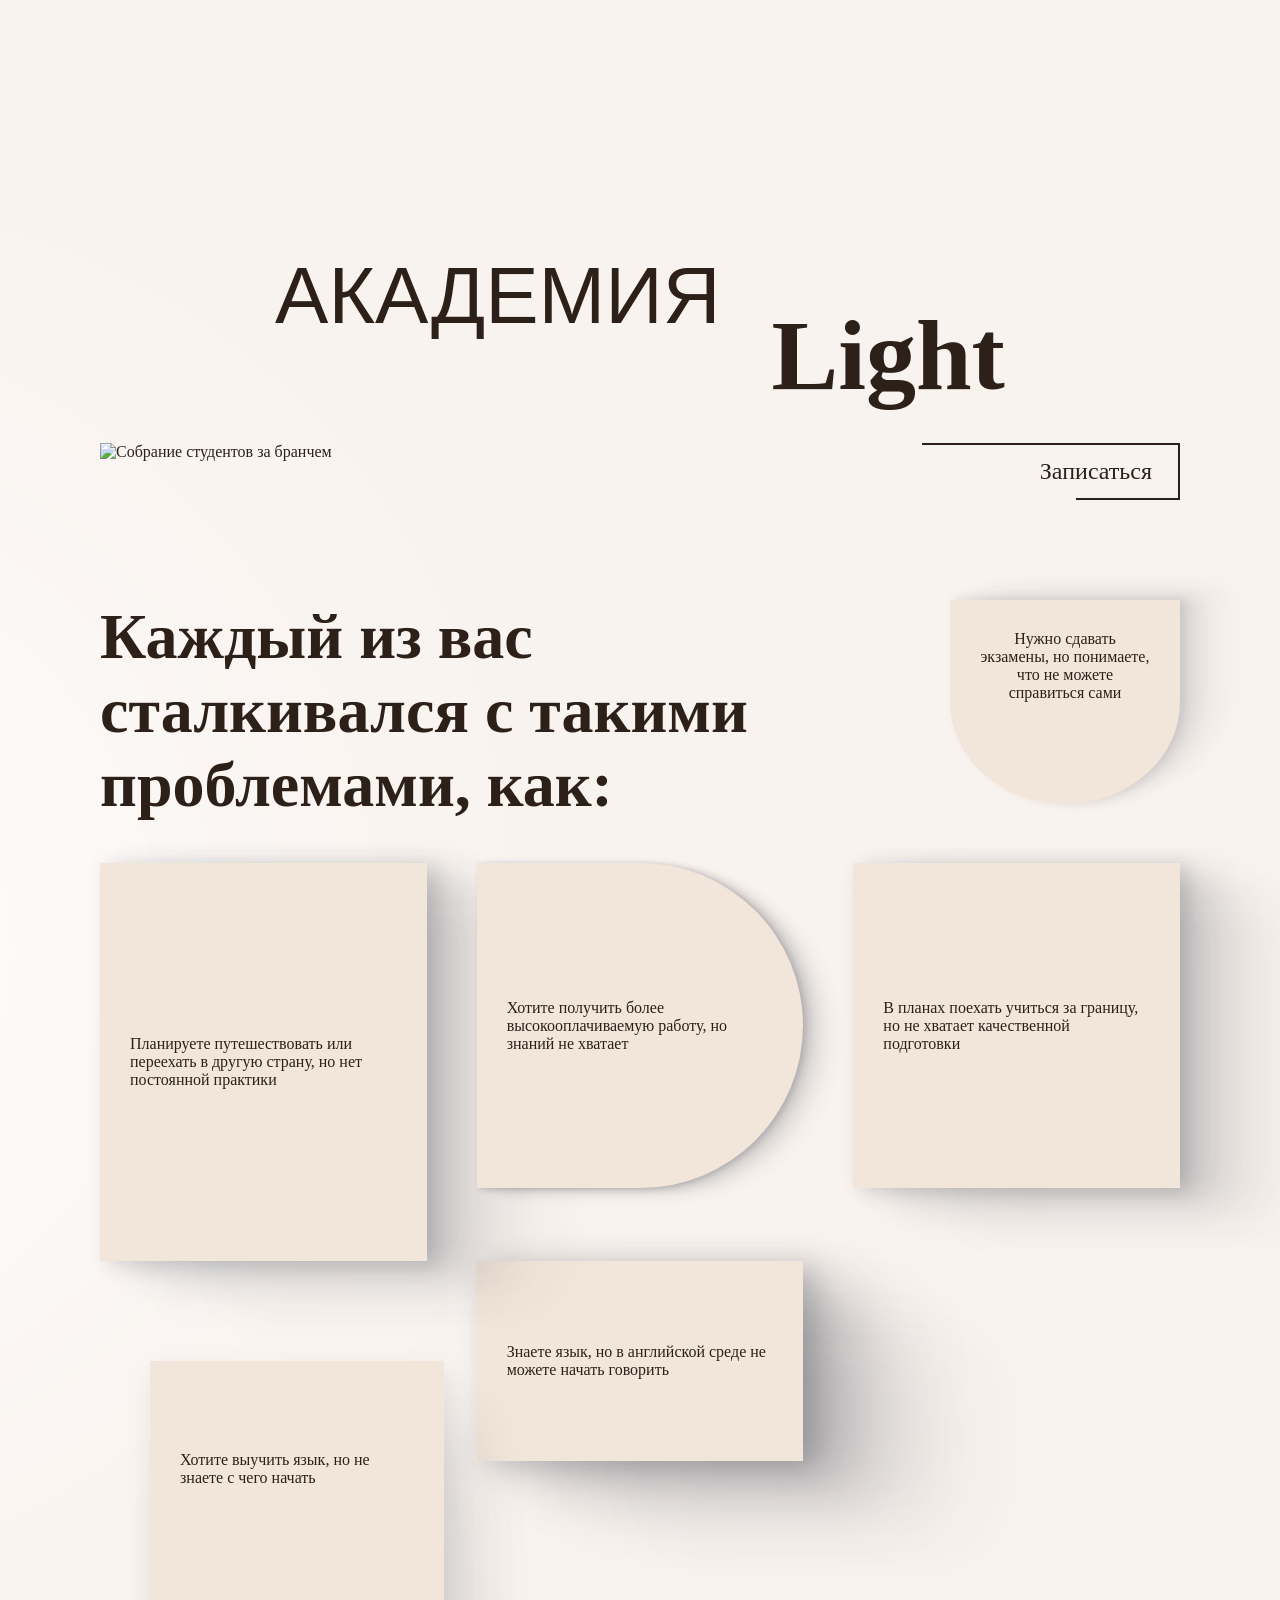
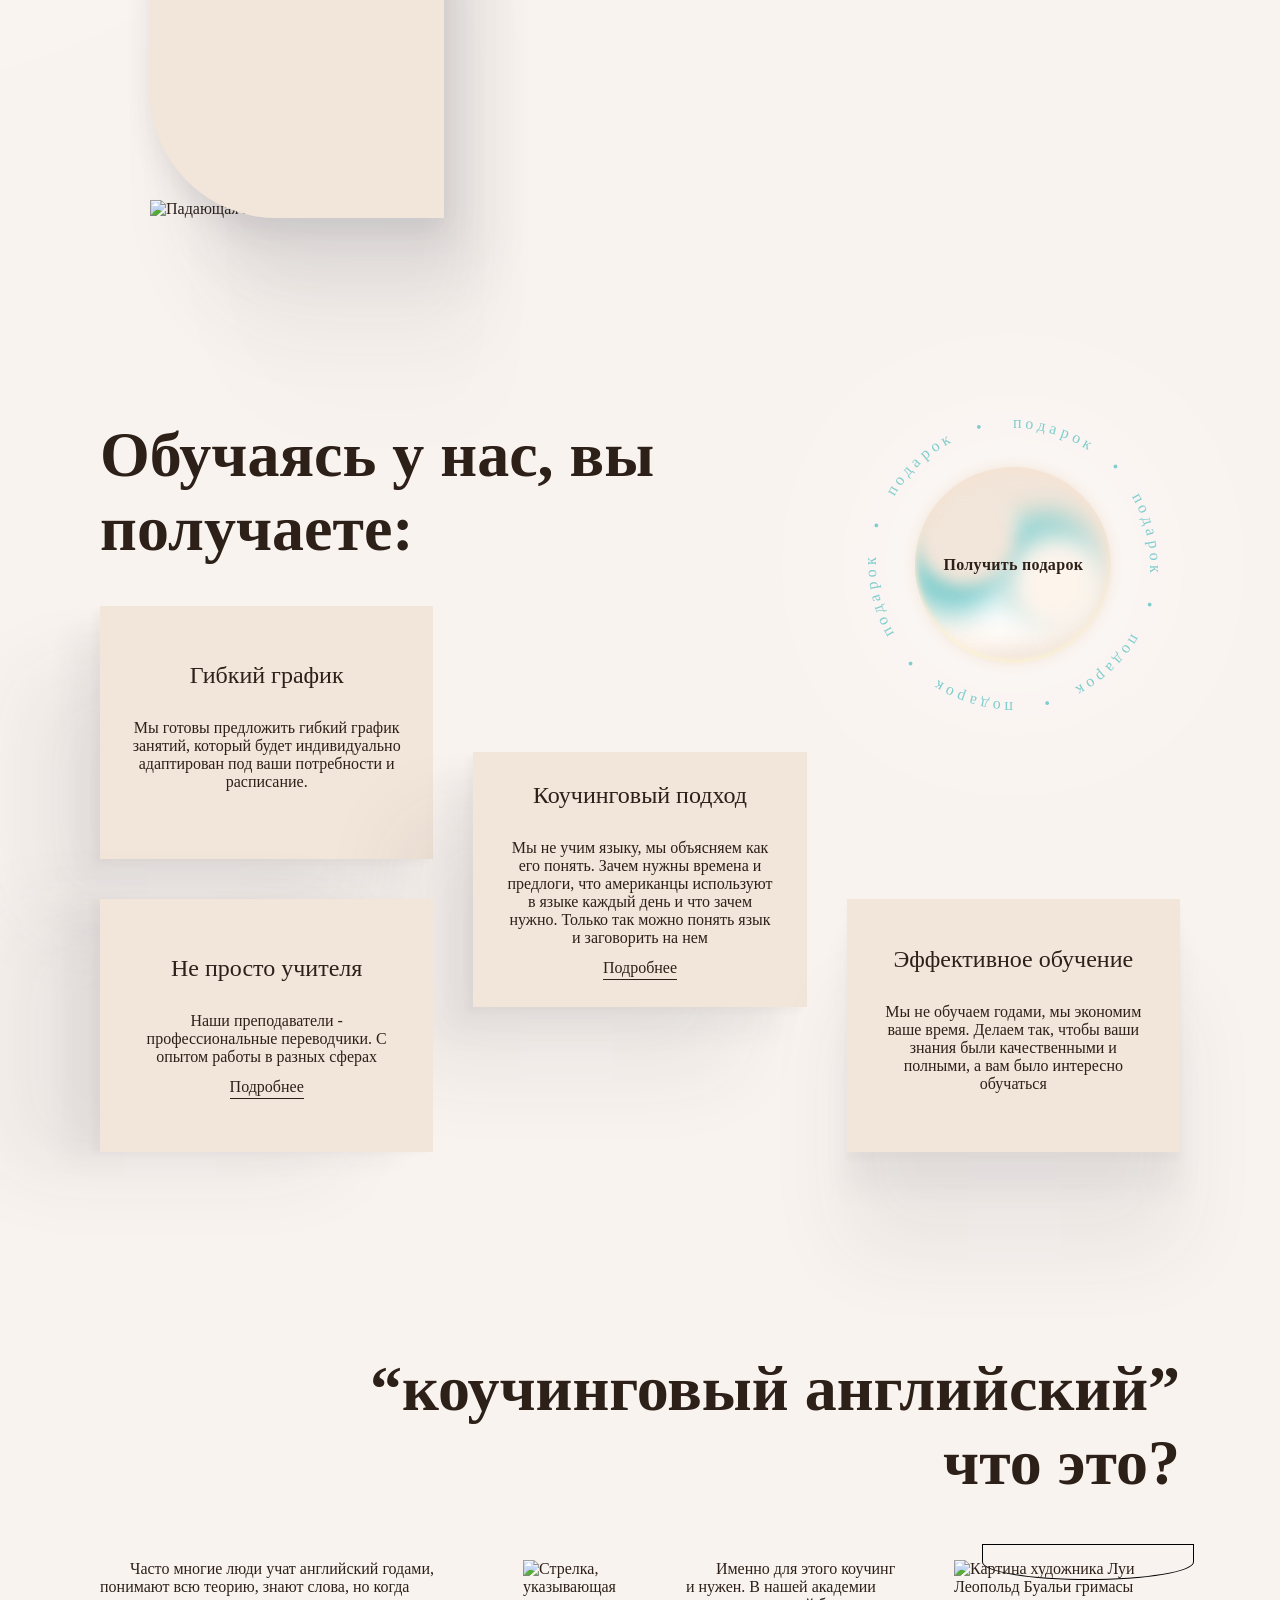
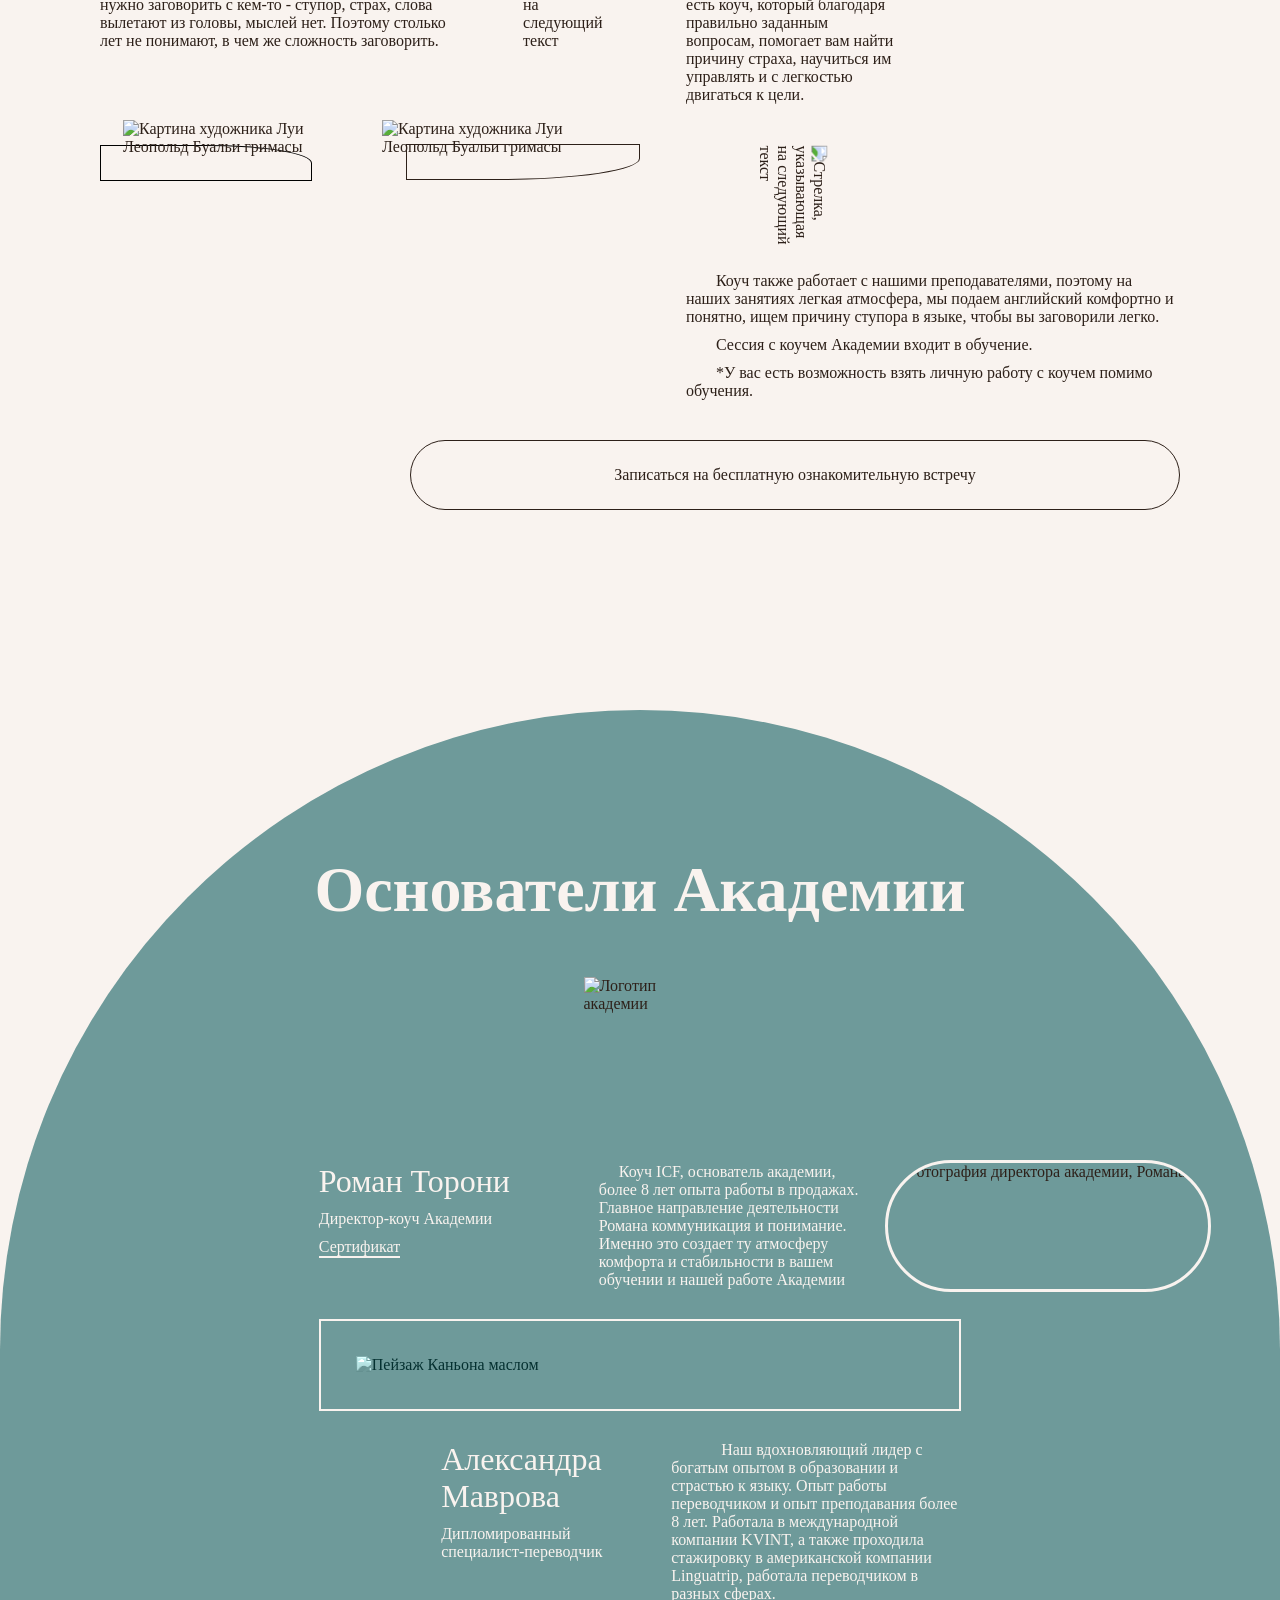
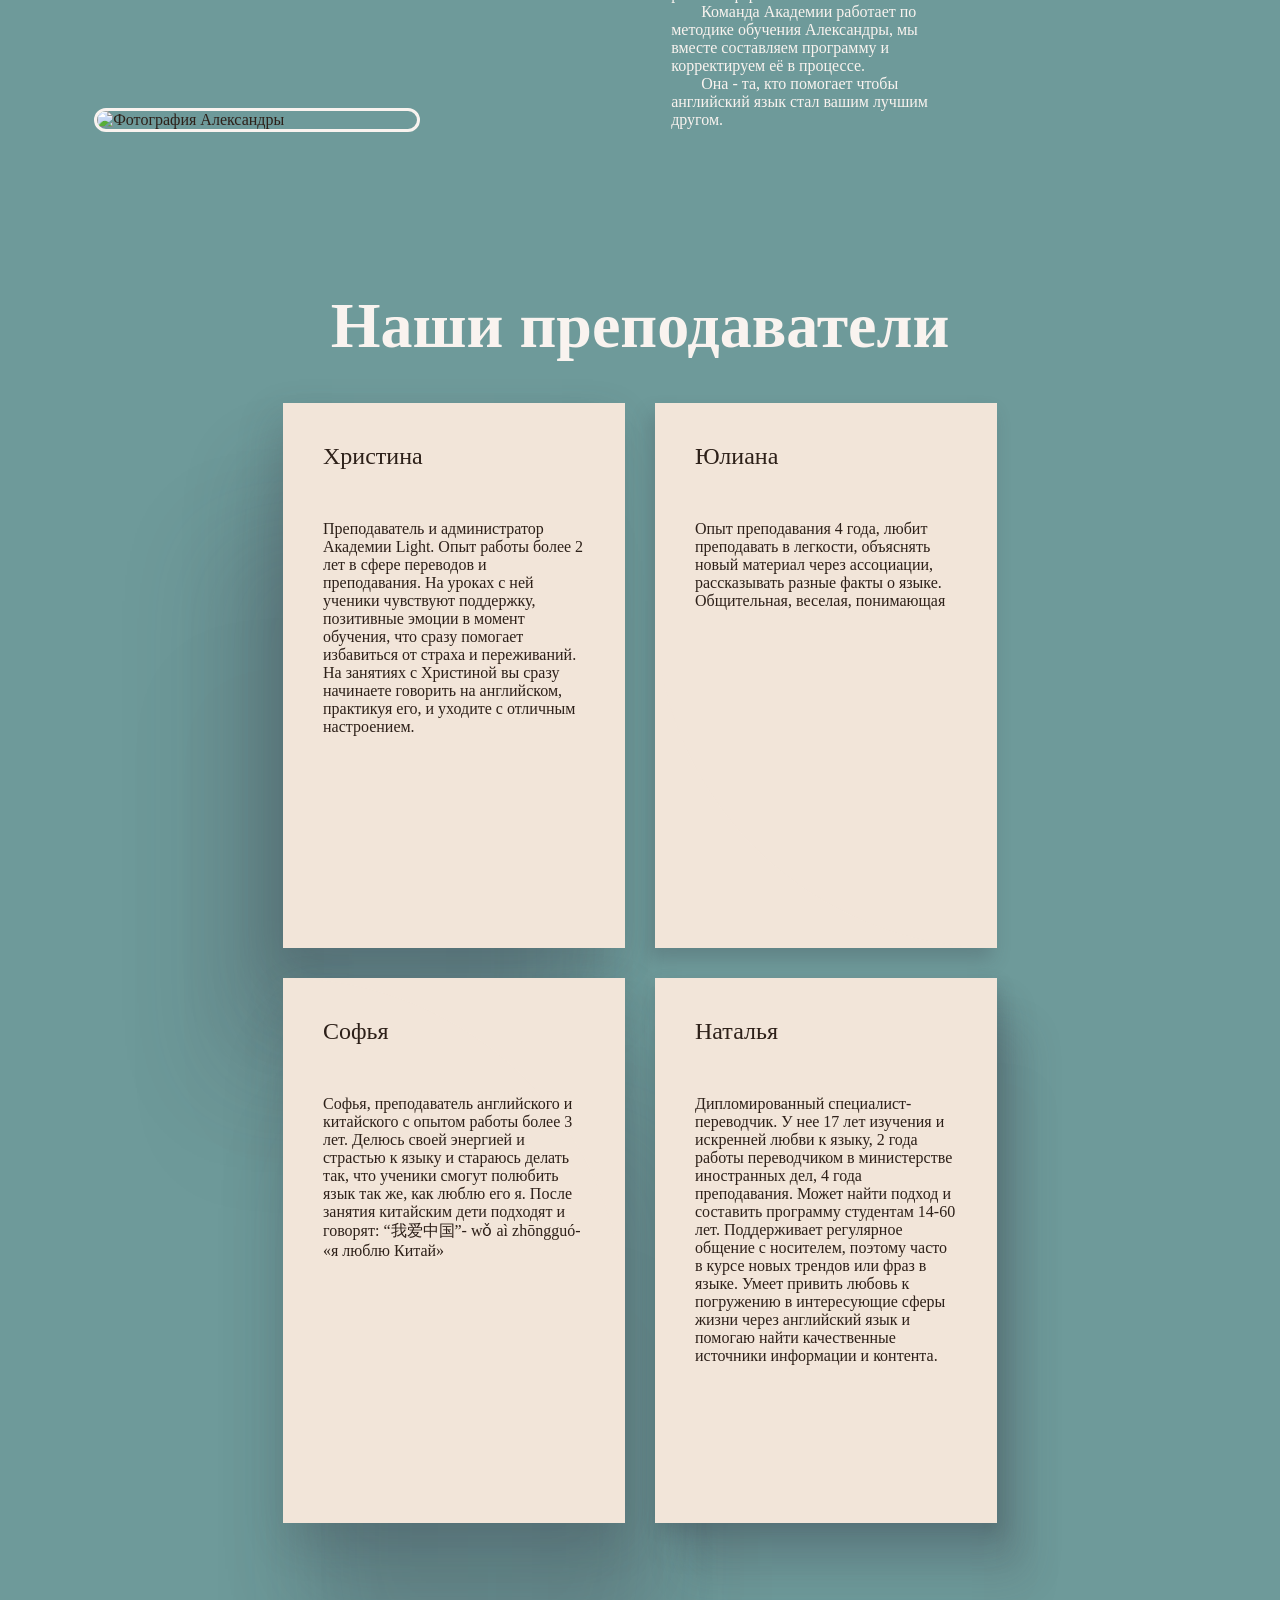
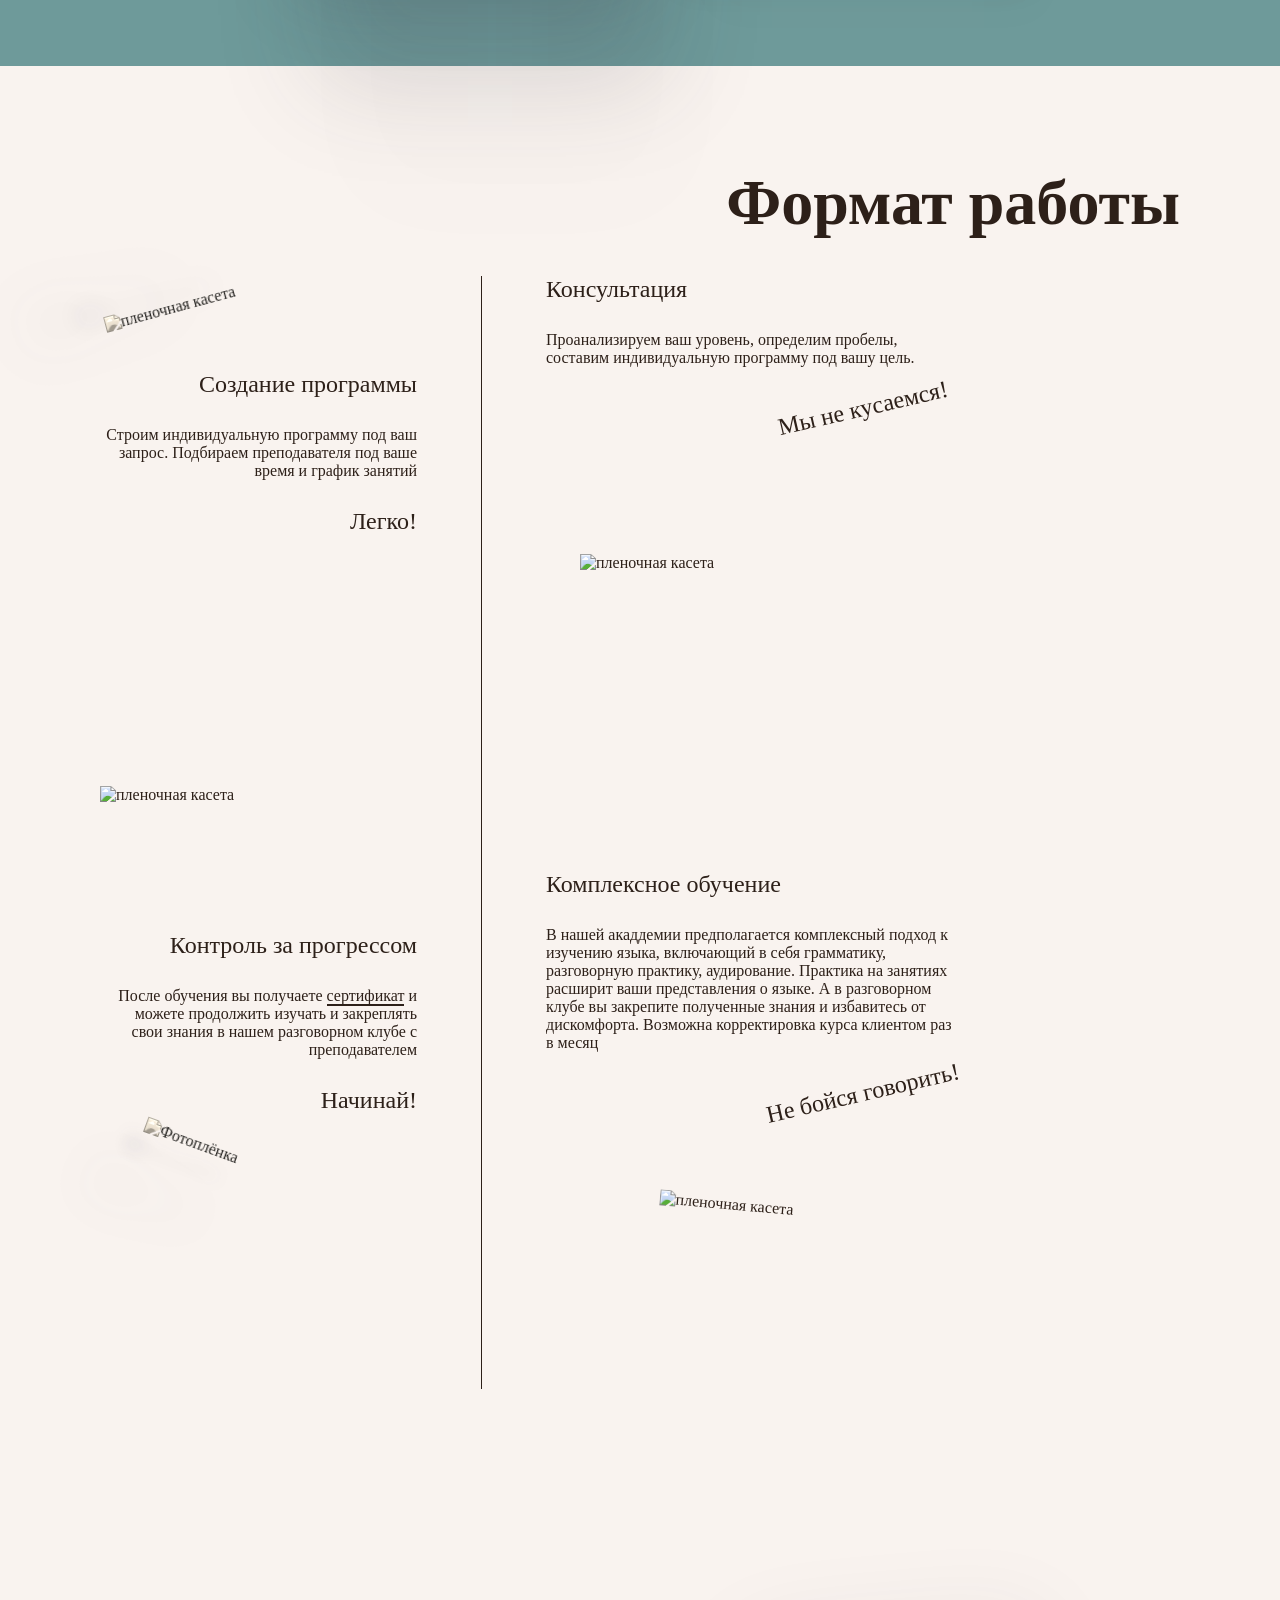
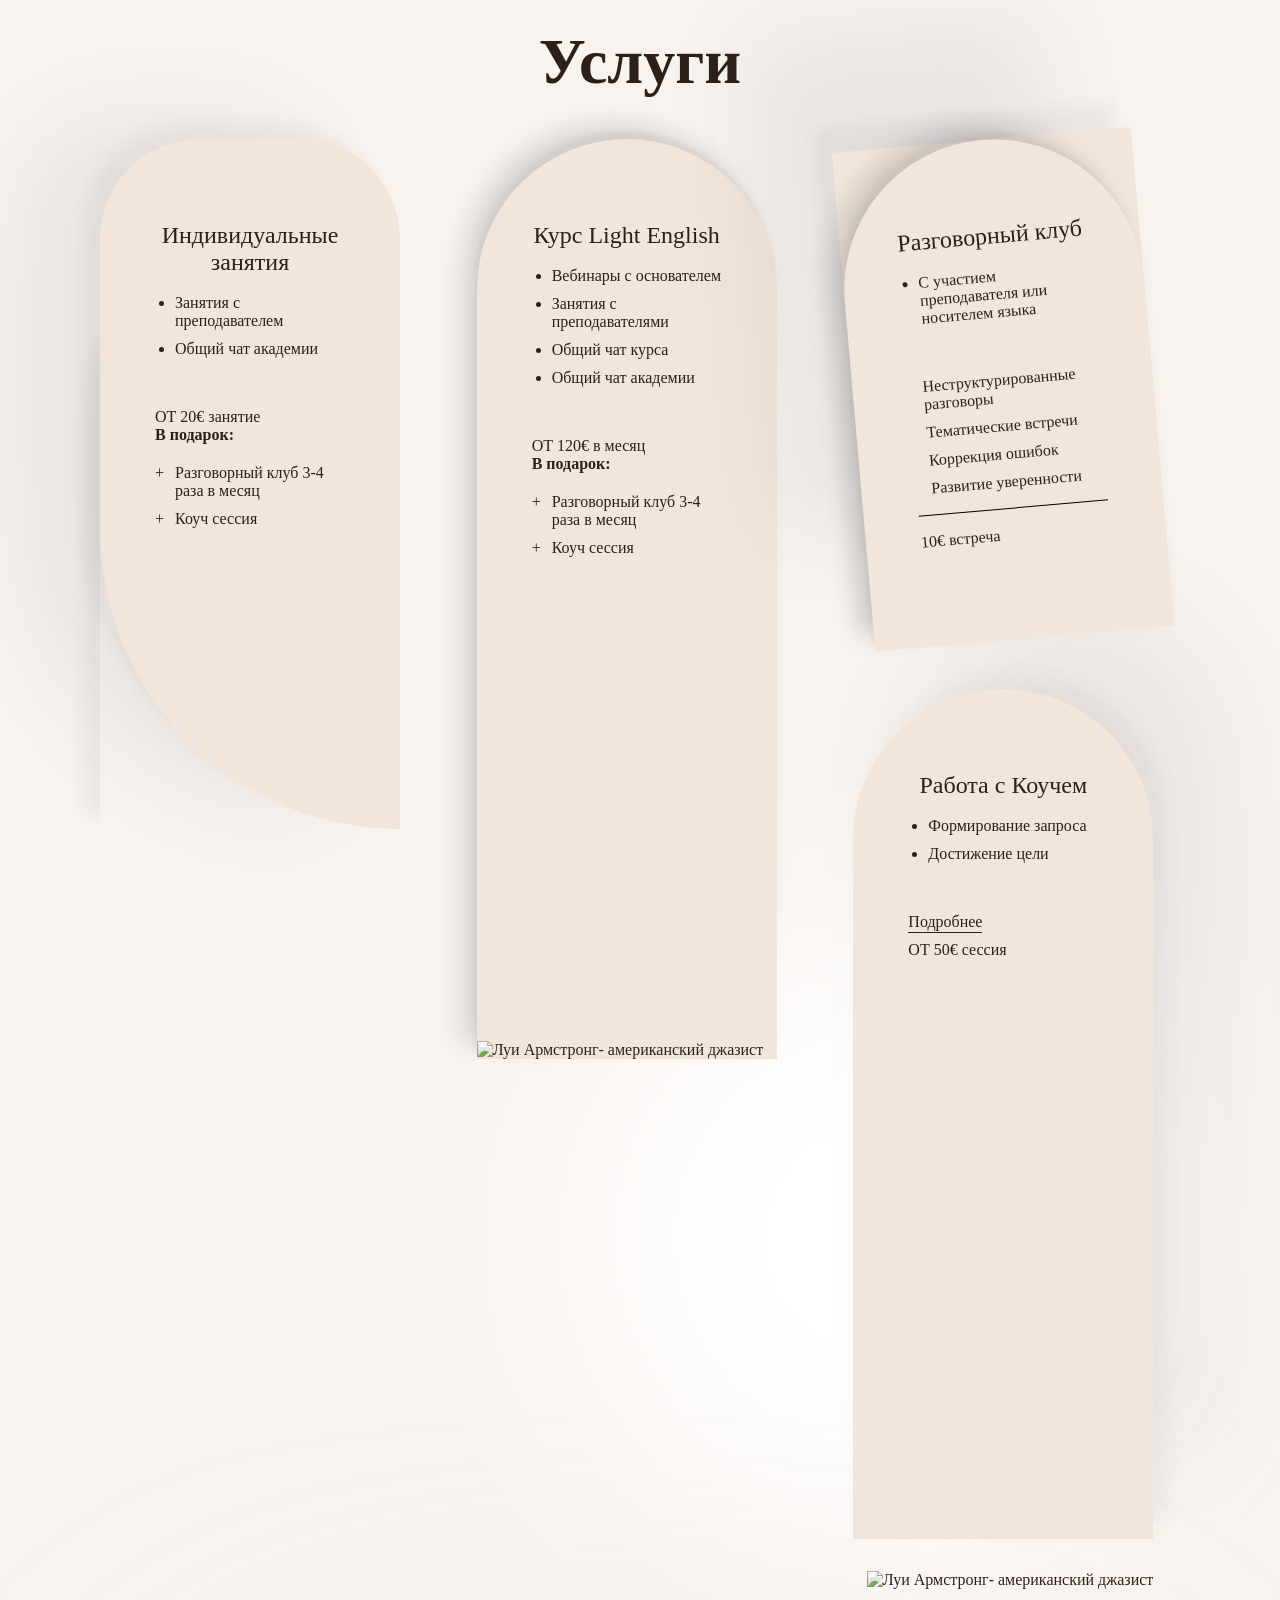
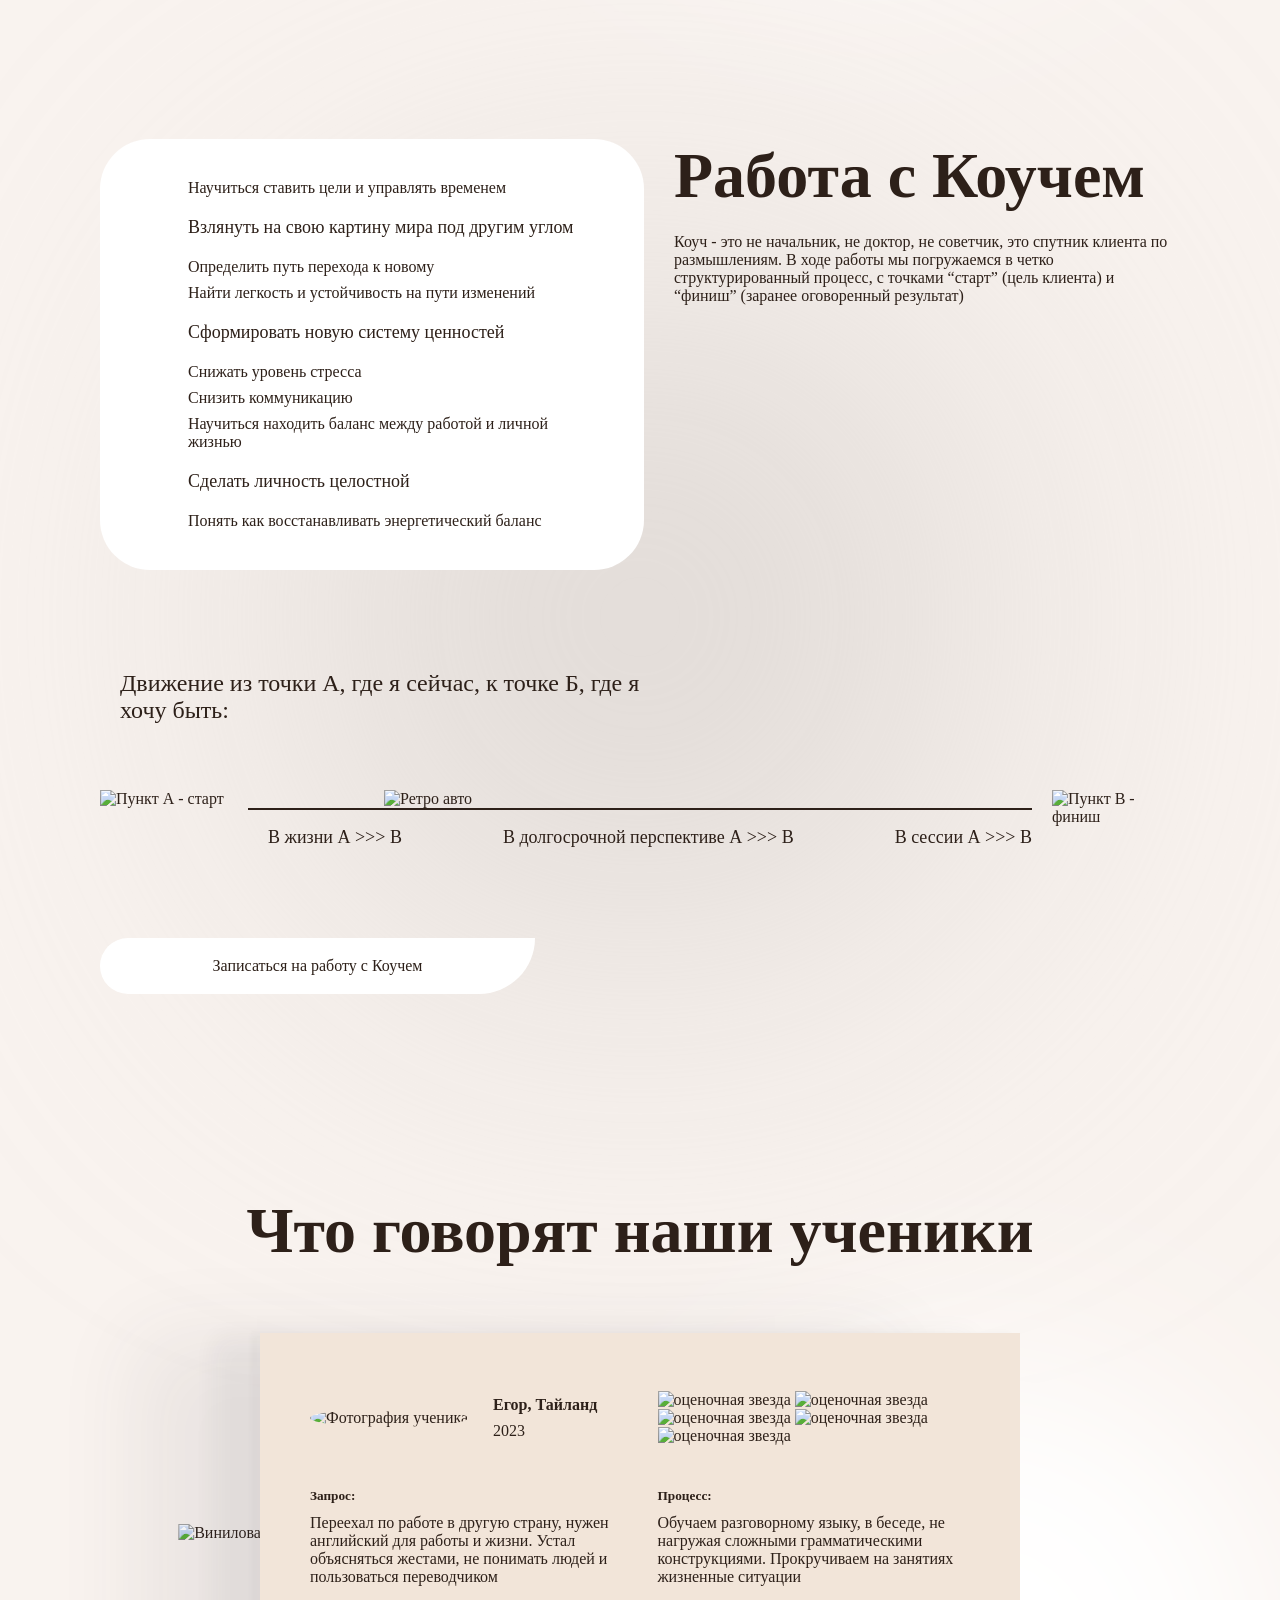
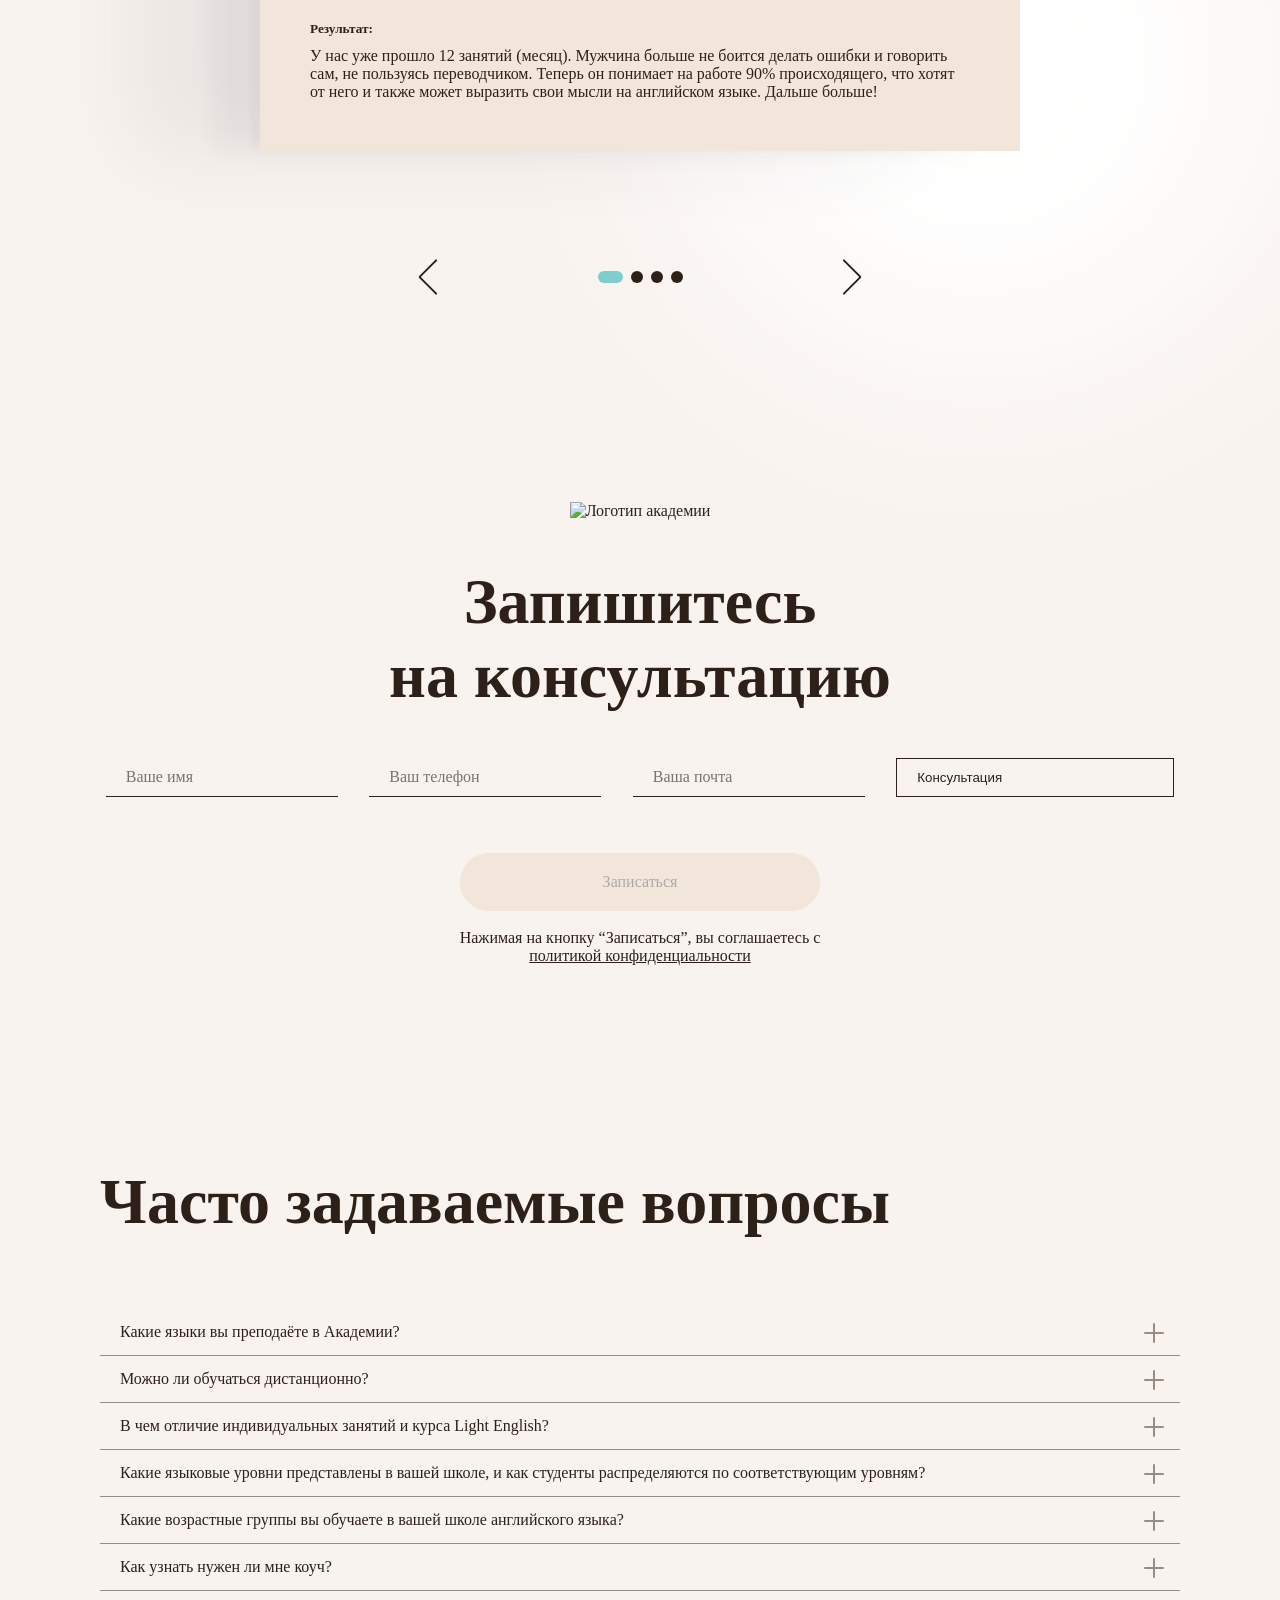
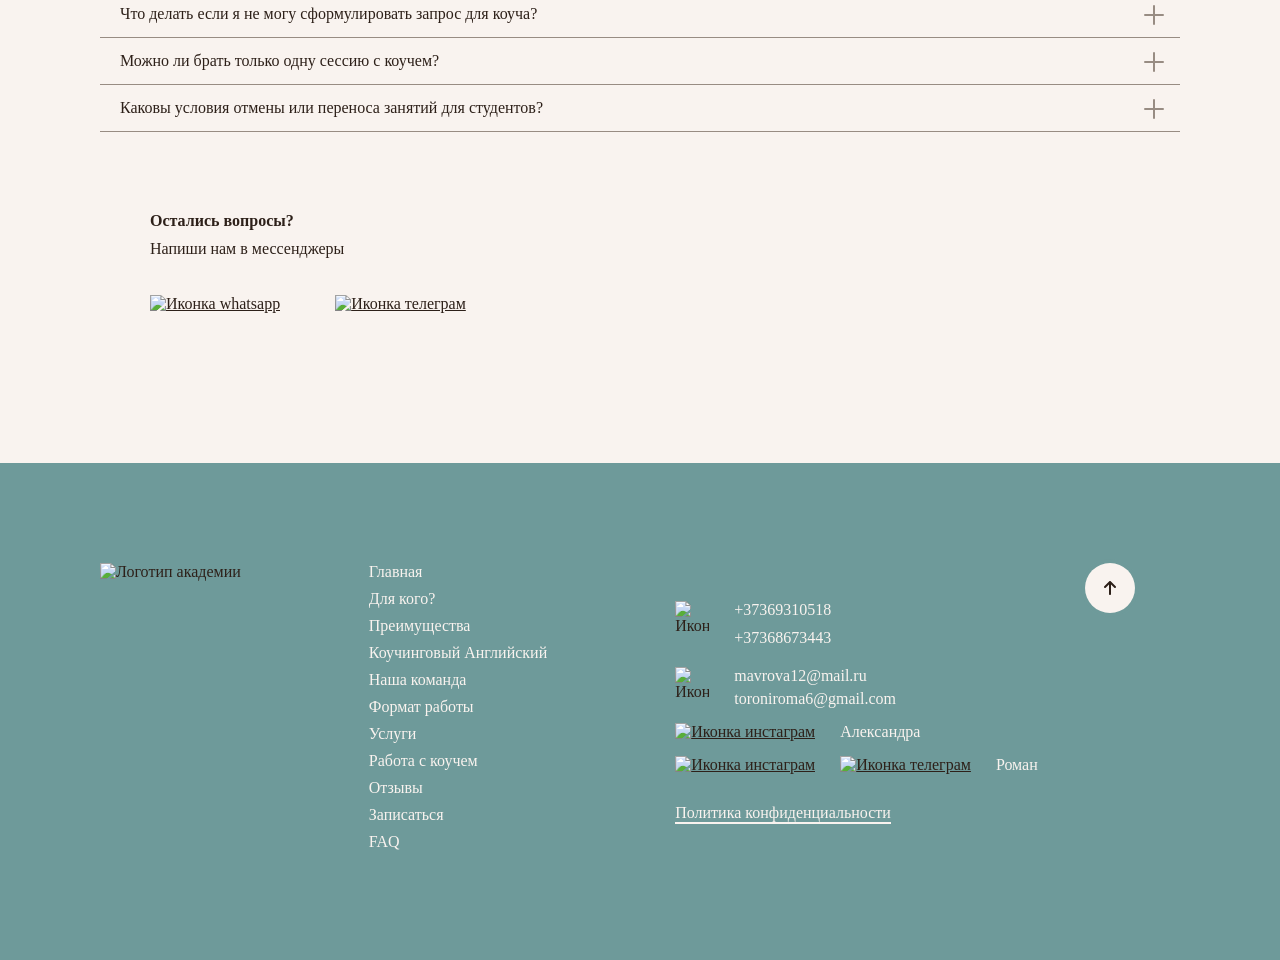
==== commit e2ead032: "feat: publish" ====
--- a/index.html
+++ b/index.html
@@ -14,12 +14,14 @@
       <link rel="stylesheet" href="./css/index.css">
 
       <!-- <link rel="stylesheet" href="https://cdn.jsdelivr.net/npm/swiper@8/swiper-bundle.min.css"> -->
-      <script src="https://cdn.jsdelivr.net/npm/swiper@8/swiper-bundle.min.js"></script>
+      <script src="https://cdn.jsdelivr.net/npm/swiper@8/swiper-bundle.min.js" ></script>
   </head>
   <body class="page">
     <header class="header" id="header">
   <div class="header__conteiner">
-    <img class="header__logo" src="./images/logo-b.png" alt="Логотип академии">
+    <a href="#header">
+      <img class="header__logo" src="./images/logo-b.png" alt="Логотип академии">
+    </a>
     <input id="menu-toggle" type="checkbox">
     <label class="header__button-container" for="menu-toggle">
       <div class="header__button"></div>
@@ -74,8 +76,8 @@
       <section class="academy" id="academy">
   <div class="conteiner">
     <div class="academy__box">
-      <h1 class="academy__title-first">АКАДЕМИЯ</h1>
-      <h2 class="academy__title-second">Light</h2>
+      <h1 class="academy__title-line-first">АКАДЕМИЯ</h1>
+      <h2 class="academy__title-line-second">Light</h2>
     </div>
     <div class="academy__box-images">
       <img class="academy__image" src="./images/firstImagePeople.png" alt="Собрание студентов за бранчем">
@@ -115,7 +117,7 @@
   </div>
 </section>
 
-      <section class="advantages" id="advantages">
+      <section class="advantages section-padding" id="advantages">
   <div class="advantages__conteiner conteiner">
     <h3 class="advantages__title title">Обучаясь у нас, вы получаете:</h3>
     <button class="advantages__button uiverse">
@@ -232,7 +234,7 @@
   </div>
 </section>
 
-      <section class="coaching" id="coaching">
+      <section class="coaching section-padding" id="coaching">
   <div class="coaching__conteiner conteiner">
     <h3 class="coaching__title title">“коучинговый английский” что это?</h3>
     <div class="coaching__grid-box">
@@ -332,8 +334,7 @@
   </div>
 </section>
 
-      
-      <section class="format" id="format">
+      <section class="format section-padding" id="format">
   <div class="format__conteiner conteiner">
     <h3 class="format__title title">Формат работы</h4>
     <div class="format__box-grid">
@@ -372,7 +373,7 @@
   </div>
 </section>
 
-      <section class="services" id="services">
+      <section class="services section-padding" id="services">
   <div class="conteiner">
     <div class="services__backlight backlight"></div>
     <h3 class="services__title title">Услуги</h3>
@@ -487,7 +488,7 @@
   </div>
 </section>
 
-      <section class="coach" id="coach">
+      <section class="coach section-padding" id="coach">
   <div class="coach__conteiner conteiner">
     <div class="coach__box-request">
       <ul class="coach__list">
@@ -524,11 +525,11 @@
     </div>
 
     <button class="coach__button">Записаться на работу с Коучем</button>
-    
-  </div>
-</section>
-
-      <section class="reviews" id="reviews">
+
+  </div>
+</section>
+
+      <section class="reviews section-padding" id="reviews">
   <div class="reviews__backlight backlight"></div>
   <div>
     <h3 class="reviews__title title">Что говорят наши ученики</h3>
@@ -795,34 +796,34 @@
   </div>
 </section>
 
-      <section class="appointment" id="appointment">
+      <section class="appointment section-padding" id="appointment">
   <div class="appointment__conteiner conteiner">
     <img class="appointment__logo" src="./images/logo-b.png" alt="Логотип академии">
     <h3 class="appointment__title title">Запишитесь</br> на консультацию</h3>
-    <form class="appointment__form" action="appointment__form" method="post">
-  <div class="appointment__box-input">
-    <input class="appointment__input" type="text" id="name" name="name" placeholder="Ваше имя" required>
-    <input class="appointment__input" type="tel" id="phone" name="phone" placeholder="Ваш телефон" required>
-    <input class="appointment__input" type="email" id="email" name="email" placeholder="Ваша почта" required>
-    <select class="appointment__select" id="option" name="option" required>
-      <option class="appointment__option" value="consultation">Консультация</option>
-      <option class="appointment__option" value="course1">Хочу подарок</option>
-      <option class="appointment__option" value="course1">Интересуют индивидуальные занятия</option>
-      <option class="appointment__option" value="course2">Интересует курс Light English</option>
-      <option class="appointment__option" value="just_ask">Интересует разговорный клуб</option>
-      <option class="appointment__option" value="just_ask">Интересуют занятия с Коучем</option>
+    <form class="form" action="form" method="post">
+  <div class="form__box-input">
+    <input class="form__input" type="text" id="name" name="name" placeholder="Ваше имя" required>
+    <input class="form__input" type="tel" id="phone" name="phone" placeholder="Ваш телефон" required>
+    <input class="form__input" type="email" id="email" name="email" placeholder="Ваша почта" required>
+    <select class="form__select" id="option" name="option" required>
+      <option class="form__option" value="consultation">Консультация</option>
+      <option class="form__option" value="course1">Хочу подарок</option>
+      <option class="form__option" value="course1">Интересуют индивидуальные занятия</option>
+      <option class="form__option" value="course2">Интересует курс Light English</option>
+      <option class="form__option" value="just_ask">Интересует разговорный клуб</option>
+      <option class="form__option" value="just_ask">Интересуют занятия с Коучем</option>
     </select>
   </div>
-  <button class="appointment__button" type="submit">Записаться</button>
-  <p class="appointment__warning">Нажимая на кнопку “Записаться”, вы соглашаетесь с
-    <a class="appointment__warning-link" href="#">политикой конфиденциальности</a>
+  <button class="form__button" type="submit">Записаться</button>
+  <p class="form__warning">Нажимая на кнопку “Записаться”, вы соглашаетесь с
+    <a class="form__warning-link" href="#">политикой конфиденциальности</a>
   </p>
 </form>
 
   </div>
 </section>
 
-      <section class="faq" id="faq">
+      <section class="faq section-padding" id="faq">
   <div class="conteiner">
     <h3 class="title">Часто задаваемые вопросы</h3>
 
@@ -904,23 +905,23 @@
     <div class="popup__image"></div>
     <div class="popup__form">
       <h3 class="popup__title title">Заполни форму и получи подарок!</h3>
-      <form class="appointment__form" action="appointment__form" method="post">
-  <div class="appointment__box-input">
-    <input class="appointment__input" type="text" id="name" name="name" placeholder="Ваше имя" required>
-    <input class="appointment__input" type="tel" id="phone" name="phone" placeholder="Ваш телефон" required>
-    <input class="appointment__input" type="email" id="email" name="email" placeholder="Ваша почта" required>
-    <select class="appointment__select" id="option" name="option" required>
-      <option class="appointment__option" value="consultation">Консультация</option>
-      <option class="appointment__option" value="course1">Хочу подарок</option>
-      <option class="appointment__option" value="course1">Интересуют индивидуальные занятия</option>
-      <option class="appointment__option" value="course2">Интересует курс Light English</option>
-      <option class="appointment__option" value="just_ask">Интересует разговорный клуб</option>
-      <option class="appointment__option" value="just_ask">Интересуют занятия с Коучем</option>
+      <form class="form" action="form" method="post">
+  <div class="form__box-input">
+    <input class="form__input" type="text" id="name" name="name" placeholder="Ваше имя" required>
+    <input class="form__input" type="tel" id="phone" name="phone" placeholder="Ваш телефон" required>
+    <input class="form__input" type="email" id="email" name="email" placeholder="Ваша почта" required>
+    <select class="form__select" id="option" name="option" required>
+      <option class="form__option" value="consultation">Консультация</option>
+      <option class="form__option" value="course1">Хочу подарок</option>
+      <option class="form__option" value="course1">Интересуют индивидуальные занятия</option>
+      <option class="form__option" value="course2">Интересует курс Light English</option>
+      <option class="form__option" value="just_ask">Интересует разговорный клуб</option>
+      <option class="form__option" value="just_ask">Интересуют занятия с Коучем</option>
     </select>
   </div>
-  <button class="appointment__button" type="submit">Записаться</button>
-  <p class="appointment__warning">Нажимая на кнопку “Записаться”, вы соглашаетесь с
-    <a class="appointment__warning-link" href="#">политикой конфиденциальности</a>
+  <button class="form__button" type="submit">Записаться</button>
+  <p class="form__warning">Нажимая на кнопку “Записаться”, вы соглашаетесь с
+    <a class="form__warning-link" href="#">политикой конфиденциальности</a>
   </p>
 </form>
 
@@ -1035,7 +1036,7 @@
 </footer>
 
 
-    <script src="./js/index.bundle.js"></script>
+    <script src="./js/index.bundle.js" ></script>
   </body>
 </html>
 
--- a/css/index.css
+++ b/css/index.css
@@ -0,0 +1,11304 @@
+@charset "UTF-8";
+
+@import '../fonts/fonts.css';
+
+.academy {
+  margin: 250px auto 50px;
+  width: 100%;
+  max-width: 1600px;
+}
+
+.conteiner {
+  position: relative;
+  margin: 0 100px;
+}
+
+.academy__title-line-first {
+  font-family: var(--title-font), sans-serif;
+  font-size: 80px;
+  font-weight: 200;
+}
+
+.academy__title-line-second {
+  margin: 48px 0 0 51px;
+  font-family: var(--accent-font), "Times New Roman", Times, serif;
+  font-size: 100px;
+}
+
+.academy__box {
+  display: -webkit-box;
+  display: -ms-flexbox;
+  display: flex;
+  -webkit-box-align: start;
+  -ms-flex-align: start;
+  align-items: flex-start;
+  -webkit-box-pack: center;
+  -ms-flex-pack: center;
+  justify-content: center;
+}
+
+.academy__box-images {
+  display: -webkit-box;
+  display: -ms-flexbox;
+  display: flex;
+  -webkit-box-pack: justify;
+  -ms-flex-pack: justify;
+  justify-content: space-between;
+  -webkit-box-align: start;
+  -ms-flex-align: start;
+  align-items: flex-start;
+  width: 100%;
+  max-width: 1460px;
+}
+
+.academy__button {
+  position: relative;
+  display: -webkit-inline-box;
+  display: -ms-inline-flexbox;
+  display: inline-flex;
+  -webkit-box-align: center;
+  -ms-flex-align: center;
+  align-items: center;
+  -webkit-box-pack: end;
+  -ms-flex-pack: end;
+  justify-content: flex-end;
+  margin: 30px 0 0;
+  width: 258px;
+  height: 57px;
+  border: none;
+  border-right: 2px solid var(--font-color);
+  background: none;
+  -webkit-transition: all 0.5s;
+  -o-transition: all 0.5s;
+  transition: all 0.5s;
+}
+
+.academy__button:active {
+  -webkit-transform: scale(0.95);
+  -ms-transform: scale(0.95);
+  transform: scale(0.95);
+}
+
+.academy__image {
+  margin: 30px 0 0 0;
+  width: 39.74vw;
+}
+
+.academy__button-line::after {
+  content: "";
+  position: absolute;
+  top: 0;
+  left: 0;
+  width: 2px;
+  height: 0;
+  -webkit-transition: all 0.5s;
+  -o-transition: all 0.5s;
+  transition: all 0.5s;
+  background: rgb(127, 205, 205);
+  background: -webkit-gradient(linear, left bottom, left top, color-stop(32%, rgb(127, 205, 205)), to(rgb(45, 32, 25)));
+  background: -o-linear-gradient(bottom, rgb(127, 205, 205) 32%, rgb(45, 32, 25) 100%);
+  background: linear-gradient(0deg, rgb(127, 205, 205) 32%, rgb(45, 32, 25) 100%);
+}
+
+.academy__text-button {
+  margin: 0 20px 0 0;
+  font-size: 24px;
+}
+
+.academy__text-button::before,
+.academy__text-button::after {
+  content: "";
+  position: absolute;
+  height: 2px;
+  background-color: var(--font-color);
+}
+
+.academy__text-button::before {
+  top: 0;
+  left: 0;
+  width: 100%;
+}
+
+.academy__text-button::after {
+  top: 55px;
+  right: 0;
+  width: 40%;
+  -webkit-transition: all 0.5s;
+  -o-transition: all 0.5s;
+  transition: all 0.5s;
+}
+
+.advantages__conteiner {
+  display: -ms-grid;
+  display: grid;
+  -ms-grid-columns: 1fr 1fr 1fr;
+  grid-template-columns: repeat(3, 1fr);
+  -ms-grid-rows: repeat(auto-fill, minmax(100px, 1fr));
+  grid-template-rows: repeat(auto-fill, minmax(100px, 1fr));
+  grid-template-areas: "title title ." "card1 . btn" "card1 card2 btn" "card3 card2 card4" "card3 . card4";
+  grid-gap: 70px;
+  text-align: center;
+}
+
+.advantages__title {
+  text-align: left;
+  max-width: 1000px;
+}
+
+.advantages__button {
+  -ms-grid-row: 3;
+  -ms-grid-row-span: 3;
+  -ms-grid-column: 5;
+  grid-area: btn;
+  -ms-grid-row-span: 2;
+  grid-row: span 2;
+  position: relative;
+  -ms-grid-column-align: center;
+  justify-self: center;
+  -ms-grid-row-align: center;
+  align-self: center;
+  width: 196px;
+  height: 196px;
+  border-radius: 50%;
+  border: none;
+  background-color: #F9F3EF;
+  font-family: "NinaCTT";
+}
+
+.advantages__backlight {
+  top: 0;
+  right: 0;
+  bottom: 0;
+  left: 0;
+  margin: auto;
+  max-width: 600px;
+  max-height: 600px;
+  -webkit-filter: blur(100px);
+  filter: blur(100px);
+}
+
+.advantages__wheel {
+  content: "";
+  position: absolute;
+  top: 0;
+  left: 0;
+  width: 100%;
+  height: 100%;
+  border-radius: 50%;
+  -webkit-animation: rotate-wheel 45s linear infinite;
+  animation: rotate-wheel 45s linear infinite;
+}
+
+.advantages__wheel-inner {
+  position: absolute;
+  left: 50%;
+  bottom: 50%;
+  -webkit-transform-origin: 0% 100%;
+  -ms-transform-origin: 0% 100%;
+  transform-origin: 0% 100%;
+  width: 0;
+}
+
+@-webkit-keyframes rotate-wheel {
+  100% {
+    -webkit-transform: rotate(360deg);
+    transform: rotate(360deg);
+  }
+}
+
+@keyframes rotate-wheel {
+  100% {
+    -webkit-transform: rotate(360deg);
+    transform: rotate(360deg);
+  }
+}
+
+.advantages__wheel-content {
+  position: absolute;
+  left: 50%;
+  bottom: 50%;
+  -webkit-transform-origin: 0% 100%;
+  -ms-transform-origin: 0% 100%;
+  transform-origin: 0% 100%;
+  padding: 0 0 130px;
+  width: 0;
+  font-family: var(--main-font);
+  color: var(--hover-color);
+  font-weight: normal;
+}
+
+.advantages__card {
+  display: -ms-flexbox;
+  display: -webkit-box;
+  display: flex;
+  -webkit-box-orient: vertical;
+  -webkit-box-direction: normal;
+  -ms-flex-direction: column;
+  flex-direction: column;
+  -webkit-box-align: baseline;
+  -ms-flex-align: baseline;
+  align-items: baseline;
+  width: 100%;
+  height: 100%;
+  min-height: 251px;
+  max-width: 436px;
+  min-width: 200px;
+}
+
+.advantages__card:nth-child(3) {
+  -ms-grid-row: 2;
+  grid-area: card1;
+  -webkit-box-shadow: -74px 66px 80px rgba(58, 63, 74, 0.07), -28px 25px 25px rgba(58, 63, 74, 0.05), -6px 5px 6px rgba(58, 63, 74, 0.03);
+  box-shadow: -74px 66px 80px rgba(58, 63, 74, 0.07), -28px 25px 25px rgba(58, 63, 74, 0.05), -6px 5px 6px rgba(58, 63, 74, 0.03);
+}
+
+.advantages__card:nth-child(4) {
+  -ms-grid-row: 3;
+  grid-area: card2;
+  -webkit-box-shadow: -74px 66px 80px rgba(58, 63, 74, 0.07), -28px 25px 25px rgba(58, 63, 74, 0.05), -6px 5px 6px rgba(58, 63, 74, 0.03);
+  box-shadow: -74px 66px 80px rgba(58, 63, 74, 0.07), -28px 25px 25px rgba(58, 63, 74, 0.05), -6px 5px 6px rgba(58, 63, 74, 0.03);
+}
+
+.advantages__card:nth-child(5) {
+  -ms-grid-row: 4;
+  grid-area: card3;
+  -webkit-box-shadow: -98px 17px 80px rgba(58, 63, 74, 0.07), -37px 6px 25px rgba(58, 63, 74, 0.05), -8px 1px 6px rgba(58, 63, 74, 0.03);
+  box-shadow: -98px 17px 80px rgba(58, 63, 74, 0.07), -37px 6px 25px rgba(58, 63, 74, 0.05), -8px 1px 6px rgba(58, 63, 74, 0.03);
+}
+
+.advantages__card:nth-child(6) {
+  -ms-grid-row: 5;
+  grid-area: card4;
+  -webkit-box-shadow: 0px 100px 80px rgba(58, 63, 74, 0.07), 0px 38px 25px rgba(58, 63, 74, 0.05), 0px 8px 6px rgba(58, 63, 74, 0.03);
+  box-shadow: 0px 100px 80px rgba(58, 63, 74, 0.07), 0px 38px 25px rgba(58, 63, 74, 0.05), 0px 8px 6px rgba(58, 63, 74, 0.03);
+}
+
+.advantages__card-text {
+  margin: 30px 0 12px;
+}
+
+.uiverse {
+  position: relative;
+  display: table;
+  text-align: center;
+  padding: 0;
+  margin: 0;
+  outline: none;
+  cursor: pointer;
+  font-weight: 600;
+  font-size: 16px;
+  letter-spacing: 0.02em;
+  line-height: 1.5;
+  background: -o-radial-gradient(circle, var(--button-present-color-1), var(--button-present-color-1) 80%);
+  background: radial-gradient(circle, var(--button-present-color-1), var(--button-present-color-1) 80%);
+  -webkit-box-shadow: 0 0 14px var(--button-present-color-1);
+  box-shadow: 0 0 14px var(--button-present-color-1);
+  color: var(--font-color-light);
+}
+
+.uiverse:before {
+  content: "";
+  position: absolute;
+  left: 0;
+  top: 0;
+  right: 0;
+  bottom: 0;
+  z-index: 3;
+  border-radius: 50%;
+  pointer-events: none;
+  -webkit-box-shadow: inset 0 3px 12px var(--button-present-color-5), inset 0 -3px 4px var(--button-present-color-4);
+  box-shadow: inset 0 3px 12px var(--button-present-color-5), inset 0 -3px 4px var(--button-present-color-4);
+}
+
+.uiverse .wrapper {
+  display: -webkit-box;
+  display: -ms-flexbox;
+  display: flex;
+  -webkit-box-pack: center;
+  -ms-flex-pack: center;
+  justify-content: center;
+  -webkit-box-align: center;
+  -ms-flex-align: center;
+  align-items: center;
+  padding: 12px 0;
+  min-width: 196px;
+  min-height: 196px;
+  border-radius: 50%;
+  overflow: hidden;
+  -webkit-mask-image: -webkit-radial-gradient(white, black);
+}
+
+.uiverse .wrapper span {
+  display: inline-block;
+  position: relative;
+  z-index: 1;
+}
+
+.uiverse .wrapper .circle {
+  position: absolute;
+  left: 0;
+  top: 30%;
+  right: 0;
+  width: 100px;
+  height: 100px;
+  border-radius: 50%;
+  -webkit-filter: blur(var(--blur, 8px));
+  filter: blur(var(--blur, 8px));
+  background: var(--background, transparent);
+  -webkit-transform: translate(var(--x, 0), var(--y, 0)) translateZ(0);
+  transform: translate(var(--x, 0), var(--y, 0)) translateZ(0);
+  -webkit-animation: var(--animation, none) var(--duration) var(--easing) infinite;
+  animation: var(--animation, none) var(--duration) var(--easing) infinite;
+}
+
+.uiverse .wrapper .circle.circle-1,
+.uiverse .wrapper .circle.circle-9,
+.uiverse .wrapper .circle.circle-10 {
+  --background: var(--button-present-color-1);
+}
+
+.uiverse .wrapper .circle.circle-3,
+.uiverse .wrapper .circle.circle-4 {
+  --background: var(--hover-color);
+  --blur: 14px;
+}
+
+.uiverse .wrapper .circle.circle-5,
+.uiverse .wrapper .circle.circle-6 {
+  --background: var(--button-present-color-3);
+  --blur: 16px;
+}
+
+.uiverse .wrapper .circle.circle-2,
+.uiverse .wrapper .circle.circle-7,
+.uiverse .wrapper .circle.circle-8,
+.uiverse .wrapper .circle.circle-11,
+.uiverse .wrapper .circle.circle-12 {
+  --background: var(--button-present-color-2);
+  --blur: 12px;
+}
+
+.uiverse .wrapper .circle.circle-1 {
+  --x: 0;
+  --y: -40px;
+  --animation: circle-1;
+}
+
+.uiverse .wrapper .circle.circle-2 {
+  --x: 92px;
+  --y: 8px;
+  --animation: circle-2;
+}
+
+.uiverse .wrapper .circle.circle-3 {
+  --x: -12px;
+  --y: -12px;
+  --animation: circle-3;
+}
+
+.uiverse .wrapper .circle.circle-4 {
+  --x: 80px;
+  --y: -12px;
+  --animation: circle-4;
+}
+
+.uiverse .wrapper .circle.circle-5 {
+  --x: 12px;
+  --y: -4px;
+  --animation: circle-5;
+}
+
+.uiverse .wrapper .circle.circle-6 {
+  --x: 56px;
+  --y: 16px;
+  --animation: circle-6;
+}
+
+.uiverse .wrapper .circle.circle-7 {
+  --x: 8px;
+  --y: 28px;
+  --animation: circle-7;
+}
+
+.uiverse .wrapper .circle.circle-8 {
+  --x: 28px;
+  --y: -4px;
+  --animation: circle-8;
+}
+
+.uiverse .wrapper .circle.circle-9 {
+  --x: 20px;
+  --y: -12px;
+  --animation: circle-9;
+}
+
+.uiverse .wrapper .circle.circle-10 {
+  --x: 64px;
+  --y: 16px;
+  --animation: circle-10;
+}
+
+.uiverse .wrapper .circle.circle-11 {
+  --x: 4px;
+  --y: 4px;
+  --animation: circle-11;
+}
+
+.uiverse .wrapper .circle.circle-12 {
+  --blur: 14px;
+  --x: 52px;
+  --y: 4px;
+  --animation: circle-12;
+}
+
+@-webkit-keyframes circle-1 {
+  33% {
+    -webkit-transform: translate(0px, 16px) translateZ(0);
+    transform: translate(0px, 16px) translateZ(0);
+  }
+
+  66% {
+    -webkit-transform: translate(12px, 64px) translateZ(0);
+    transform: translate(12px, 64px) translateZ(0);
+  }
+}
+
+@keyframes circle-1 {
+  33% {
+    -webkit-transform: translate(0px, 16px) translateZ(0);
+    transform: translate(0px, 16px) translateZ(0);
+  }
+
+  66% {
+    -webkit-transform: translate(12px, 64px) translateZ(0);
+    transform: translate(12px, 64px) translateZ(0);
+  }
+}
+
+@-webkit-keyframes circle-2 {
+  33% {
+    -webkit-transform: translate(80px, -10px) translateZ(0);
+    transform: translate(80px, -10px) translateZ(0);
+  }
+
+  66% {
+    -webkit-transform: translate(72px, -48px) translateZ(0);
+    transform: translate(72px, -48px) translateZ(0);
+  }
+}
+
+@keyframes circle-2 {
+  33% {
+    -webkit-transform: translate(80px, -10px) translateZ(0);
+    transform: translate(80px, -10px) translateZ(0);
+  }
+
+  66% {
+    -webkit-transform: translate(72px, -48px) translateZ(0);
+    transform: translate(72px, -48px) translateZ(0);
+  }
+}
+
+@-webkit-keyframes circle-3 {
+  33% {
+    -webkit-transform: translate(20px, 12px) translateZ(0);
+    transform: translate(20px, 12px) translateZ(0);
+  }
+
+  66% {
+    -webkit-transform: translate(12px, 4px) translateZ(0);
+    transform: translate(12px, 4px) translateZ(0);
+  }
+}
+
+@keyframes circle-3 {
+  33% {
+    -webkit-transform: translate(20px, 12px) translateZ(0);
+    transform: translate(20px, 12px) translateZ(0);
+  }
+
+  66% {
+    -webkit-transform: translate(12px, 4px) translateZ(0);
+    transform: translate(12px, 4px) translateZ(0);
+  }
+}
+
+@-webkit-keyframes circle-4 {
+  33% {
+    -webkit-transform: translate(76px, -12px) translateZ(0);
+    transform: translate(76px, -12px) translateZ(0);
+  }
+
+  66% {
+    -webkit-transform: translate(112px, -8px) translateZ(0);
+    transform: translate(112px, -8px) translateZ(0);
+  }
+}
+
+@keyframes circle-4 {
+  33% {
+    -webkit-transform: translate(76px, -12px) translateZ(0);
+    transform: translate(76px, -12px) translateZ(0);
+  }
+
+  66% {
+    -webkit-transform: translate(112px, -8px) translateZ(0);
+    transform: translate(112px, -8px) translateZ(0);
+  }
+}
+
+@-webkit-keyframes circle-5 {
+  33% {
+    -webkit-transform: translate(84px, 28px) translateZ(0);
+    transform: translate(84px, 28px) translateZ(0);
+  }
+
+  66% {
+    -webkit-transform: translate(40px, -32px) translateZ(0);
+    transform: translate(40px, -32px) translateZ(0);
+  }
+}
+
+@keyframes circle-5 {
+  33% {
+    -webkit-transform: translate(84px, 28px) translateZ(0);
+    transform: translate(84px, 28px) translateZ(0);
+  }
+
+  66% {
+    -webkit-transform: translate(40px, -32px) translateZ(0);
+    transform: translate(40px, -32px) translateZ(0);
+  }
+}
+
+@-webkit-keyframes circle-6 {
+  33% {
+    -webkit-transform: translate(28px, -16px) translateZ(0);
+    transform: translate(28px, -16px) translateZ(0);
+  }
+
+  66% {
+    -webkit-transform: translate(76px, -56px) translateZ(0);
+    transform: translate(76px, -56px) translateZ(0);
+  }
+}
+
+@keyframes circle-6 {
+  33% {
+    -webkit-transform: translate(28px, -16px) translateZ(0);
+    transform: translate(28px, -16px) translateZ(0);
+  }
+
+  66% {
+    -webkit-transform: translate(76px, -56px) translateZ(0);
+    transform: translate(76px, -56px) translateZ(0);
+  }
+}
+
+@-webkit-keyframes circle-7 {
+  33% {
+    -webkit-transform: translate(8px, 28px) translateZ(0);
+    transform: translate(8px, 28px) translateZ(0);
+  }
+
+  66% {
+    -webkit-transform: translate(20px, -60px) translateZ(0);
+    transform: translate(20px, -60px) translateZ(0);
+  }
+}
+
+@keyframes circle-7 {
+  33% {
+    -webkit-transform: translate(8px, 28px) translateZ(0);
+    transform: translate(8px, 28px) translateZ(0);
+  }
+
+  66% {
+    -webkit-transform: translate(20px, -60px) translateZ(0);
+    transform: translate(20px, -60px) translateZ(0);
+  }
+}
+
+@-webkit-keyframes circle-8 {
+  33% {
+    -webkit-transform: translate(32px, -4px) translateZ(0);
+    transform: translate(32px, -4px) translateZ(0);
+  }
+
+  66% {
+    -webkit-transform: translate(56px, -20px) translateZ(0);
+    transform: translate(56px, -20px) translateZ(0);
+  }
+}
+
+@keyframes circle-8 {
+  33% {
+    -webkit-transform: translate(32px, -4px) translateZ(0);
+    transform: translate(32px, -4px) translateZ(0);
+  }
+
+  66% {
+    -webkit-transform: translate(56px, -20px) translateZ(0);
+    transform: translate(56px, -20px) translateZ(0);
+  }
+}
+
+@-webkit-keyframes circle-9 {
+  33% {
+    -webkit-transform: translate(20px, -12px) translateZ(0);
+    transform: translate(20px, -12px) translateZ(0);
+  }
+
+  66% {
+    -webkit-transform: translate(80px, -8px) translateZ(0);
+    transform: translate(80px, -8px) translateZ(0);
+  }
+}
+
+@keyframes circle-9 {
+  33% {
+    -webkit-transform: translate(20px, -12px) translateZ(0);
+    transform: translate(20px, -12px) translateZ(0);
+  }
+
+  66% {
+    -webkit-transform: translate(80px, -8px) translateZ(0);
+    transform: translate(80px, -8px) translateZ(0);
+  }
+}
+
+@-webkit-keyframes circle-10 {
+  33% {
+    -webkit-transform: translate(68px, 20px) translateZ(0);
+    transform: translate(68px, 20px) translateZ(0);
+  }
+
+  66% {
+    -webkit-transform: translate(100px, 28px) translateZ(0);
+    transform: translate(100px, 28px) translateZ(0);
+  }
+}
+
+@keyframes circle-10 {
+  33% {
+    -webkit-transform: translate(68px, 20px) translateZ(0);
+    transform: translate(68px, 20px) translateZ(0);
+  }
+
+  66% {
+    -webkit-transform: translate(100px, 28px) translateZ(0);
+    transform: translate(100px, 28px) translateZ(0);
+  }
+}
+
+@-webkit-keyframes circle-11 {
+  33% {
+    -webkit-transform: translate(4px, 4px) translateZ(0);
+    transform: translate(4px, 4px) translateZ(0);
+  }
+
+  66% {
+    -webkit-transform: translate(68px, 20px) translateZ(0);
+    transform: translate(68px, 20px) translateZ(0);
+  }
+}
+
+@keyframes circle-11 {
+  33% {
+    -webkit-transform: translate(4px, 4px) translateZ(0);
+    transform: translate(4px, 4px) translateZ(0);
+  }
+
+  66% {
+    -webkit-transform: translate(68px, 20px) translateZ(0);
+    transform: translate(68px, 20px) translateZ(0);
+  }
+}
+
+@-webkit-keyframes circle-12 {
+  33% {
+    -webkit-transform: translate(56px, 0px) translateZ(0);
+    transform: translate(56px, 0px) translateZ(0);
+  }
+
+  66% {
+    -webkit-transform: translate(60px, -32px) translateZ(0);
+    transform: translate(60px, -32px) translateZ(0);
+  }
+}
+
+@keyframes circle-12 {
+  33% {
+    -webkit-transform: translate(56px, 0px) translateZ(0);
+    transform: translate(56px, 0px) translateZ(0);
+  }
+
+  66% {
+    -webkit-transform: translate(60px, -32px) translateZ(0);
+    transform: translate(60px, -32px) translateZ(0);
+  }
+}
+
+.appointment__conteiner {
+  display: -webkit-box;
+  display: -ms-flexbox;
+  display: flex;
+  -webkit-box-orient: vertical;
+  -webkit-box-direction: normal;
+  -ms-flex-direction: column;
+  flex-direction: column;
+  -webkit-box-align: center;
+  -ms-flex-align: center;
+  align-items: center;
+}
+
+.appointment__title {
+  text-align: center;
+  margin: 45px 0;
+}
+
+/*
+* Prefixed by https://autoprefixer.github.io
+* PostCSS: v8.4.14,
+* Autoprefixer: v10.4.7
+* Browsers: last 4 version
+*/
+
+@-webkit-keyframes drive {
+  0% {
+    -webkit-transform: translate(-30%, 0);
+    transform: translate(-30%, 0);
+  }
+
+  25% {
+    -webkit-transform: translate(0, 0);
+    transform: translate(0, 0);
+  }
+
+  50% {
+    -webkit-transform: translate(-20%, 0);
+    transform: translate(-20%, 0);
+  }
+
+  75% {
+    -webkit-transform: translate(-10%, 0);
+    transform: translate(-10%, 0);
+  }
+
+  100% {
+    -webkit-transform: translate(-30%, 0);
+    transform: translate(-30%, 0);
+  }
+}
+
+@keyframes drive {
+  0% {
+    -webkit-transform: translate(-30%, 0);
+    transform: translate(-30%, 0);
+  }
+
+  25% {
+    -webkit-transform: translate(0, 0);
+    transform: translate(0, 0);
+  }
+
+  50% {
+    -webkit-transform: translate(-20%, 0);
+    transform: translate(-20%, 0);
+  }
+
+  75% {
+    -webkit-transform: translate(-10%, 0);
+    transform: translate(-10%, 0);
+  }
+
+  100% {
+    -webkit-transform: translate(-30%, 0);
+    transform: translate(-30%, 0);
+  }
+}
+
+.coach__title {
+  margin: 0 0 20px;
+}
+
+.coach__box-request {
+  display: -webkit-box;
+  display: -ms-flexbox;
+  display: flex;
+  -webkit-box-pack: justify;
+  -ms-flex-pack: justify;
+  justify-content: space-between;
+  gap: 30px;
+}
+
+.coach__list {
+  display: -webkit-box;
+  display: -ms-flexbox;
+  display: flex;
+  -webkit-box-orient: vertical;
+  -webkit-box-direction: normal;
+  -ms-flex-direction: column;
+  flex-direction: column;
+  gap: 8px;
+  padding: 40px 50px 40px 88px;
+  border-radius: 50px;
+  background-color: white;
+}
+
+.coach__item-accent {
+  position: relative;
+  padding: 12px 0;
+  font-family: "NinaCTT";
+  font-size: 18px;
+}
+
+.coach__item-accent::before {
+  content: "";
+  position: absolute;
+  top: 0;
+  left: -40px;
+  width: 100%;
+  height: 100%;
+  background-image: url(../images/star-2.png);
+  background-size: 27px 27px;
+  background-repeat: no-repeat;
+  background-position: 0 50%;
+}
+
+.coach__introduction {
+  width: 100%;
+  max-width: 506px;
+}
+
+.coach__introduction-text {
+  width: 100%;
+}
+
+.coach__scheme {
+  display: -ms-grid;
+  display: grid;
+  -ms-grid-columns: 128px 20px 1fr 20px 1fr 20px 128px;
+  grid-template-columns: 128px repeat(2, 1fr) 128px;
+  -ms-grid-rows: repeat(auto-fill, minmax(120px, 1fr));
+  grid-template-rows: repeat(auto-fill, minmax(120px, 1fr));
+  grid-template-areas: "startA stroc1 car finishB" "startA lineC lineC finishB" "startA stroc2 stroc2 finishB";
+  grid-gap: 0 20px;
+  margin: 100px 0 0;
+}
+
+.coach__start {
+  -ms-grid-row: 1;
+  -ms-grid-row-span: 5;
+  -ms-grid-column: 1;
+  grid-area: startA;
+}
+
+.coach__finish {
+  -ms-grid-row: 1;
+  -ms-grid-row-span: 5;
+  -ms-grid-column: 7;
+  grid-area: finishB;
+}
+
+.coach__box-img-car {
+  -ms-grid-row: 1;
+  -ms-grid-column: 5;
+  grid-area: car;
+  display: -webkit-box;
+  display: -ms-flexbox;
+  display: flex;
+  -ms-grid-column-align: center;
+  justify-self: center;
+  -webkit-box-pack: center;
+  -ms-flex-pack: center;
+  justify-content: center;
+  z-index: -1;
+  align-self: flex-end;
+  width: 100%;
+}
+
+.coach__line {
+  -ms-grid-row: 3;
+  -ms-grid-column: 3;
+  -ms-grid-column-span: 3;
+  grid-area: lineC;
+  width: 100%;
+  height: 2px;
+  background-color: var(--font-color);
+}
+
+.coach__box-description {
+  display: -webkit-box;
+  display: -ms-flexbox;
+  display: flex;
+  -webkit-box-align: end;
+  -ms-flex-align: end;
+  align-items: flex-end;
+  border-bottom: 2px solid var(--font-color);
+}
+
+.coach__box-content {
+  margin: 0 20px;
+}
+
+.coach__text-description {
+  -ms-grid-row: 1;
+  -ms-grid-column: 3;
+  grid-area: stroc1;
+  margin: 0 80px 32px 20px;
+  max-width: 520px;
+  font-family: "NinaCTT";
+  font-size: 24px;
+}
+
+.coach__box-text {
+  -ms-grid-row: 5;
+  -ms-grid-column: 3;
+  -ms-grid-column-span: 3;
+  grid-area: stroc2;
+  display: -webkit-box;
+  display: -ms-flexbox;
+  display: flex;
+  -webkit-box-pack: justify;
+  -ms-flex-pack: justify;
+  justify-content: space-between;
+  padding: 17px 0 0 20px;
+  gap: 30px;
+  text-align: center;
+  font-family: "NinaCTT";
+  font-size: 18px;
+}
+
+.coach__button {
+  cursor: pointer;
+  position: relative;
+  border: none;
+  border-radius: 100px 0 200px 100px;
+  margin: 90px 0 0;
+  padding: 19px 0;
+  width: 100%;
+  max-width: 435px;
+  text-decoration: none;
+  background-color: white;
+  -webkit-transition: 0.5s all ease;
+  -o-transition: 0.5s all ease;
+  transition: 0.5s all ease;
+}
+
+.coach__button:active {
+  -webkit-transform: translateY(-1px);
+  -ms-transform: translateY(-1px);
+  transform: translateY(-1px);
+  -webkit-box-shadow: 0 5px 10px rgba(0, 0, 0, 0.2);
+  box-shadow: 0 5px 10px rgba(0, 0, 0, 0.2);
+  background-color: var(--hover-color);
+  color: var(--font-color-light);
+}
+
+.coach__button::after {
+  content: "";
+  display: inline-block;
+  position: absolute;
+  top: 0;
+  left: 0;
+  z-index: -1;
+  height: 100%;
+  width: 100%;
+  border-radius: 100px;
+  -webkit-transition: all 0.4s;
+  -o-transition: all 0.4s;
+  transition: all 0.4s;
+}
+
+.coach__img-car {
+  -webkit-animation: drive 5s ease-in-out infinite;
+  animation: drive 5s ease-in-out infinite;
+  -ms-flex-item-align: end;
+  align-self: flex-end;
+}
+
+.coach__backlight {
+  top: 100px;
+  left: 0;
+  right: 0;
+  bottom: 0;
+  margin: auto;
+  max-width: 600px;
+  max-height: 600px;
+  background-color: #D3CAC3 !important;
+  -webkit-filter: blur(200px);
+  filter: blur(200px);
+}
+
+@-webkit-keyframes drive {
+  0% {
+    -webkit-transform: translate(-30%, 0);
+    transform: translate(-30%, 0);
+  }
+
+  25% {
+    -webkit-transform: translate(0, 0);
+    transform: translate(0, 0);
+  }
+
+  50% {
+    -webkit-transform: translate(-20%, 0);
+    transform: translate(-20%, 0);
+  }
+
+  75% {
+    -webkit-transform: translate(-10%, 0);
+    transform: translate(-10%, 0);
+  }
+
+  100% {
+    -webkit-transform: translate(-30%, 0);
+    transform: translate(-30%, 0);
+  }
+}
+
+@keyframes drive {
+  0% {
+    -webkit-transform: translate(-30%, 0);
+    transform: translate(-30%, 0);
+  }
+
+  25% {
+    -webkit-transform: translate(0, 0);
+    transform: translate(0, 0);
+  }
+
+  50% {
+    -webkit-transform: translate(-20%, 0);
+    transform: translate(-20%, 0);
+  }
+
+  75% {
+    -webkit-transform: translate(-10%, 0);
+    transform: translate(-10%, 0);
+  }
+
+  100% {
+    -webkit-transform: translate(-30%, 0);
+    transform: translate(-30%, 0);
+  }
+}
+
+.coaching__conteiner {
+  display: flex;
+  flex-direction: column;
+  align-items: flex-end;
+  margin: 0 100px;
+}
+
+.coaching__title {
+  text-align: end;
+  width: 100%;
+  max-width: 900px;
+}
+
+.coaching__grid-box {
+  display: grid;
+  justify-items: center;
+  grid-template-columns: repeat(4, 1fr);
+  grid-template-rows: repeat(auto-fill, minmax(120px, 1fr));
+  grid-template-areas: "text1 wing1 text2 img1" "img2 img3 wing2 img1" "img2 img3 text3 text3" "button button button button";
+  grid-gap: 40px 4vw;
+  margin: 60px 0 0;
+}
+
+.coaching__wing-img {
+  max-width: 101px;
+}
+
+.coaching__wing-img:nth-child(4) {
+  grid-area: wing2;
+  transform: rotate(90deg);
+}
+
+.coaching__text {
+  text-indent: 30px;
+}
+
+.coaching__text:nth-child(1) {
+  grid-area: text1;
+}
+
+.coaching__wing-img:nth-child(2) {
+  grid-area: wing1;
+}
+
+.coaching__wing-img:nth-child(3) {
+  grid-area: wing2;
+}
+
+.coaching__text:nth-child(3) {
+  grid-area: text2;
+}
+
+.coaching__image-box:nth-child(5) {
+  grid-area: img1;
+  position: relative;
+  display: flex;
+  align-self: flex-start;
+  margin: 0 28px 0 0;
+  width: 100%;
+  max-width: 249px;
+  max-height: 280px;
+}
+
+.coaching__image-box {
+  width: 100%;
+  max-width: 278px;
+  max-height: 312px;
+}
+
+.coaching__image {
+  position: relative;
+  z-index: 2;
+  width: 100%;
+  height: auto;
+  max-width: 278px;
+}
+
+.coaching__image-box:nth-child(5)::after {
+  content: "";
+  position: absolute;
+  bottom: 16px;
+  left: 28px;
+  z-index: 1;
+  height: 100%;
+  width: 100%;
+  max-width: 249px;
+  max-height: 280px;
+  border: 1px solid black;
+  border-radius: 0 0 50% 50%;
+}
+
+.coaching__image-box:nth-child(6) {
+  grid-area: img2;
+  position: relative;
+  display: flex;
+  align-self: end;
+  margin: 0 0 0 23px;
+  width: 100%;
+}
+
+.coaching__image-box:nth-child(6)::after {
+  content: "";
+  position: absolute;
+  top: 25px;
+  left: -23px;
+  z-index: 1;
+  width: 100%;
+  height: 100%;
+  max-width: 264px;
+  max-height: 312px;
+  border: 1px solid black;
+  border-radius: 0 50% 0 0;
+}
+
+.coaching__image-box:nth-child(7) {
+  grid-area: img3;
+  position: relative;
+  display: flex;
+  align-self: end;
+  width: 100%;
+}
+
+.coaching__image-box:nth-child(7)::after {
+  content: "";
+  position: absolute;
+  top: 24px;
+  left: 24px;
+  z-index: 1;
+  width: 100%;
+  height: 100%;
+  max-width: 279px;
+  max-height: 280px;
+  border: 1px solid var(--font-color);
+  border-radius: 0 0 60% 0;
+}
+
+.coacing__box {
+  grid-area: text3;
+  display: flex;
+  flex-direction: column;
+  gap: 10px;
+}
+
+.coaching__button {
+  grid-area: button;
+  position: relative;
+  display: flex;
+  justify-content: center;
+  align-items: center;
+  justify-self: end;
+  padding: 25px 0;
+  width: 100%;
+  max-width: 770px;
+  max-height: 70px;
+  border-radius: 35px;
+  border: 1px solid var(--font-color);
+  cursor: pointer;
+  overflow: hidden;
+  background-color: transparent;
+  color: var(--font-color);
+  transition: all 1s ease-in-out;
+}
+
+.coaching__button-text {
+  z-index: 1;
+  margin: 0 10px;
+}
+
+.type1::after {
+  content: "";
+  position: absolute;
+  left: 0;
+  top: 0;
+  z-index: -1;
+  height: 10px;
+  width: 10px;
+  border-radius: 30px;
+  visibility: hidden;
+  background-color: var(--hover-color);
+  transition: all 0.8s ease-in-out;
+}
+
+.coaching__button:active {
+  transform: scale(0.8);
+}
+
+/*
+* Prefixed by https://autoprefixer.github.io
+* PostCSS: v8.4.14,
+* Autoprefixer: v10.4.7
+* Browsers: last 4 version
+*/
+
+@-webkit-keyframes drive {
+  0% {
+    -webkit-transform: translate(-30%, 0);
+    transform: translate(-30%, 0);
+  }
+
+  25% {
+    -webkit-transform: translate(0, 0);
+    transform: translate(0, 0);
+  }
+
+  50% {
+    -webkit-transform: translate(-20%, 0);
+    transform: translate(-20%, 0);
+  }
+
+  75% {
+    -webkit-transform: translate(-10%, 0);
+    transform: translate(-10%, 0);
+  }
+
+  100% {
+    -webkit-transform: translate(-30%, 0);
+    transform: translate(-30%, 0);
+  }
+}
+
+@keyframes drive {
+  0% {
+    -webkit-transform: translate(-30%, 0);
+    transform: translate(-30%, 0);
+  }
+
+  25% {
+    -webkit-transform: translate(0, 0);
+    transform: translate(0, 0);
+  }
+
+  50% {
+    -webkit-transform: translate(-20%, 0);
+    transform: translate(-20%, 0);
+  }
+
+  75% {
+    -webkit-transform: translate(-10%, 0);
+    transform: translate(-10%, 0);
+  }
+
+  100% {
+    -webkit-transform: translate(-30%, 0);
+    transform: translate(-30%, 0);
+  }
+}
+
+.faq__list {
+  margin: 70px 0 0;
+  -webkit-tap-highlight-color: rgba(0, 0, 0, 0);
+}
+
+.faq__question {
+  position: relative;
+  padding: 14px 0 14px 20px;
+  border-bottom: 1px solid #988C83;
+  cursor: pointer;
+}
+
+.faq__plus {
+  position: absolute;
+  top: 0;
+  right: 0;
+  width: 100%;
+}
+
+.faq__plus-line_1 {
+  width: 2px;
+  height: 100%;
+  background-color: var(--font-color);
+}
+
+.faq__question-text {
+  position: relative;
+  padding: 0 80px 0 0;
+}
+
+.faq__question-text::after,
+.faq__question-text::before {
+  content: "";
+  position: absolute;
+  top: 0;
+  right: 25px;
+  -webkit-transform: rotate(0);
+  -ms-transform: rotate(0);
+  transform: rotate(0);
+  width: 2px;
+  height: 20px;
+  border-radius: 1px;
+  -webkit-transition: all 0.5s;
+  -o-transition: all 0.5s;
+  transition: all 0.5s;
+  background-color: #988C83;
+}
+
+.faq__question-text::before {
+  -webkit-transform: rotate(90deg);
+  -ms-transform: rotate(90deg);
+  transform: rotate(90deg);
+}
+
+.faq__question-social {
+  margin: 80px 0 10px 50px;
+}
+
+.faq__text-social {
+  margin: 0 0 0 50px;
+}
+
+.faq__list-social {
+  display: -webkit-box;
+  display: -ms-flexbox;
+  display: flex;
+  gap: 55px;
+  margin: 37px 0 0 50px;
+}
+
+.icon-size {
+  width: 34px;
+  height: 34px;
+}
+
+.faq__answer-text {
+  width: 100%;
+  height: 0;
+  max-height: 0;
+  opacity: 0;
+  visibility: hidden;
+  -webkit-transition: all 200ms ease-out;
+  -o-transition: all 200ms ease-out;
+  transition: all 200ms ease-out;
+  will-change: opacity, visibility, max-height;
+  color: #ad968b;
+}
+
+.faq__answer-text_active {
+  margin: 20px 0 0;
+  width: 100%;
+  height: 100%;
+  max-height: none;
+  opacity: 1;
+  visibility: visible;
+}
+
+.hidden-after::after {
+  -webkit-transform: rotate(90deg);
+  -ms-transform: rotate(90deg);
+  transform: rotate(90deg);
+}
+
+/*
+* Prefixed by https://autoprefixer.github.io
+* PostCSS: v8.4.14,
+* Autoprefixer: v10.4.7
+* Browsers: last 4 version
+*/
+
+.footer {
+  background-color: var(--bg-acent-colog);
+}
+
+.footer__conteiner {
+  display: -webkit-box;
+  display: -ms-flexbox;
+  display: flex;
+  gap: 10vw;
+  -ms-flex-wrap: wrap;
+  flex-wrap: wrap;
+  -webkit-box-align: center;
+  -ms-flex-align: center;
+  align-items: center;
+  position: relative;
+  margin: 0 auto;
+  padding: 100px;
+  max-width: 1600px;
+}
+
+.footer__logo {
+  -ms-flex-item-align: baseline;
+  align-self: baseline;
+}
+
+.footer__navigation {
+  display: -webkit-box;
+  display: -ms-flexbox;
+  display: flex;
+  -webkit-box-orient: vertical;
+  -webkit-box-direction: normal;
+  -ms-flex-direction: column;
+  flex-direction: column;
+}
+
+.footer__link,
+.footer__text {
+  color: var(--font-color-light);
+}
+
+.footer__text {
+  -ms-flex-item-align: center;
+  -ms-grid-row-align: center;
+  align-self: center;
+}
+
+.icon {
+  -webkit-transform: scale(1);
+  -ms-transform: scale(1);
+  transform: scale(1);
+  -webkit-transition: all 0.5s ease;
+  -o-transition: all 0.5s ease;
+  transition: all 0.5s ease;
+}
+
+.footer__list-contact {
+  display: -webkit-box;
+  display: -ms-flexbox;
+  display: flex;
+  -webkit-box-orient: vertical;
+  -webkit-box-direction: normal;
+  -ms-flex-direction: column;
+  flex-direction: column;
+  gap: 15px;
+  margin: 0 0 30px 0;
+}
+
+.footer__link-contact {
+  color: var(--font-color-light);
+}
+
+.footer__item-contact {
+  display: -webkit-box;
+  display: -ms-flexbox;
+  display: flex;
+  gap: 25px;
+}
+
+.footer__text-contact {
+  display: -webkit-box;
+  display: -ms-flexbox;
+  display: flex;
+  -webkit-box-orient: vertical;
+  -webkit-box-direction: normal;
+  -ms-flex-direction: column;
+  flex-direction: column;
+  gap: 5px;
+}
+
+.footer__button-box {
+  position: absolute;
+  top: 100px;
+  right: 100px;
+  display: -webkit-box;
+  display: -ms-flexbox;
+  display: flex;
+  -webkit-box-pack: center;
+  -ms-flex-pack: center;
+  justify-content: center;
+  -webkit-box-align: flex-start;
+  -ms-flex-align: flex-start;
+  align-items: flex-start;
+  width: 140px;
+}
+
+.button {
+  display: -webkit-box;
+  display: -ms-flexbox;
+  display: flex;
+  -webkit-box-pack: center;
+  -ms-flex-pack: center;
+  justify-content: center;
+  -webkit-box-align: center;
+  -ms-flex-align: center;
+  align-items: center;
+  position: relative;
+  width: 50px;
+  height: 50px;
+  font-weight: 600;
+  border: none;
+  border-radius: 50%;
+  overflow: hidden;
+  cursor: pointer;
+  background-color: var(--font-color-light);
+  -webkit-box-shadow: 0px 0px 0px 4px var(--bg-acent-colog);
+  box-shadow: 0px 0px 0px 4px var(--bg-acent-colog);
+  -webkit-transition-duration: 0.3s;
+  -o-transition-duration: 0.3s;
+  transition-duration: 0.3s;
+}
+
+.svgIcon {
+  width: 12px;
+  -webkit-transition-duration: 0.3s;
+  -o-transition-duration: 0.3s;
+  transition-duration: 0.3s;
+}
+
+.svgIcon path {
+  fill: var(--font-color);
+}
+
+.button::before {
+  position: absolute;
+  bottom: -20px;
+  font-size: 0px;
+  content: "Вверх";
+  color: var(--font-color);
+}
+
+/*
+* Prefixed by https://autoprefixer.github.io
+* PostCSS: v8.4.14,
+* Autoprefixer: v10.4.7
+* Browsers: last 4 version
+*/
+
+@-webkit-keyframes greentopBubbles {
+  0% {
+    background-position: 5% 90%, 10% 90%, 10% 90%, 15% 90%, 25% 90%, 25% 90%, 40% 90%, 55% 90%, 70% 90%;
+  }
+
+  50% {
+    background-position: 0% 80%, 0% 20%, 10% 40%, 20% 0%, 30% 30%, 22% 50%, 50% 50%, 65% 20%, 90% 30%;
+  }
+
+  100% {
+    background-position: 0% 70%, 0% 10%, 10% 30%, 20% -10%, 30% 20%, 22% 40%, 50% 40%, 65% 10%, 90% 20%;
+    background-size: 0% 0%, 0% 0%, 0% 0%, 0% 0%, 0% 0%, 0% 0%;
+  }
+}
+
+@keyframes greentopBubbles {
+  0% {
+    background-position: 5% 90%, 10% 90%, 10% 90%, 15% 90%, 25% 90%, 25% 90%, 40% 90%, 55% 90%, 70% 90%;
+  }
+
+  50% {
+    background-position: 0% 80%, 0% 20%, 10% 40%, 20% 0%, 30% 30%, 22% 50%, 50% 50%, 65% 20%, 90% 30%;
+  }
+
+  100% {
+    background-position: 0% 70%, 0% 10%, 10% 30%, 20% -10%, 30% 20%, 22% 40%, 50% 40%, 65% 10%, 90% 20%;
+    background-size: 0% 0%, 0% 0%, 0% 0%, 0% 0%, 0% 0%, 0% 0%;
+  }
+}
+
+@-webkit-keyframes greenbottomBubbles {
+  0% {
+    background-position: 10% -10%, 30% 10%, 55% -10%, 70% -10%, 85% -10%, 70% -10%, 70% 0%;
+  }
+
+  50% {
+    background-position: 0% 80%, 20% 80%, 45% 60%, 60% 100%, 75% 70%, 95% 60%, 105% 0%;
+  }
+
+  100% {
+    background-position: 0% 90%, 20% 90%, 45% 70%, 60% 110%, 75% 80%, 95% 70%, 110% 10%;
+    background-size: 0% 0%, 0% 0%, 0% 0%, 0% 0%, 0% 0%, 0% 0%;
+  }
+}
+
+@keyframes greenbottomBubbles {
+  0% {
+    background-position: 10% -10%, 30% 10%, 55% -10%, 70% -10%, 85% -10%, 70% -10%, 70% 0%;
+  }
+
+  50% {
+    background-position: 0% 80%, 20% 80%, 45% 60%, 60% 100%, 75% 70%, 95% 60%, 105% 0%;
+  }
+
+  100% {
+    background-position: 0% 90%, 20% 90%, 45% 70%, 60% 110%, 75% 80%, 95% 70%, 110% 10%;
+    background-size: 0% 0%, 0% 0%, 0% 0%, 0% 0%, 0% 0%, 0% 0%;
+  }
+}
+
+.form {
+  display: -webkit-box;
+  display: -ms-flexbox;
+  display: flex;
+  -ms-flex-direction: column;
+  -webkit-box-orient: vertical;
+  -webkit-box-direction: normal;
+  flex-direction: column;
+  width: 100%;
+}
+
+.form__box-input {
+  display: -webkit-box;
+  display: -ms-flexbox;
+  display: flex;
+  -webkit-box-pack: justify;
+  -ms-flex-pack: justify;
+  justify-content: space-around;
+  -ms-flex-wrap: wrap;
+  flex-wrap: wrap;
+  gap: 40px 20px;
+}
+
+.form__input,
+.form__select {
+  padding: 10px 20px;
+  border: none;
+  border-bottom: 1px solid var(--font-color);
+  -webkit-transition: all 0.3s;
+  -o-transition: all 0.3s;
+  transition: all 0.3s;
+  background: none;
+}
+
+.form__select {
+  border: 1px solid var(--font-color);
+  appearance: none;
+  -webkit-appearance: none;
+  -moz-appearance: none;
+  cursor: pointer;
+}
+
+input:-webkit-autofill,
+input:-webkit-autofill:focus {
+  background-color: none;
+  -webkit-transition: background-color 0s 600000s, color 0s 600000s !important;
+  transition: background-color 0s 600000s, color 0s 600000s !important;
+}
+
+.form__select option {
+  margin: 40px;
+  background: var(--card-color);
+  color: var(--font-color);
+}
+
+.form__select:focus {
+  outline: 1px solid var(--font-color);
+  border: none;
+}
+
+.form__input:focus {
+  outline: 1px solid var(--hover-color);
+  border-bottom: 1px solid var(--hover-color);
+}
+
+.form__option {
+  background-color: var(--card-color);
+}
+
+.form__button {
+  -ms-grid-column-align: center;
+  justify-self: center;
+  position: relative;
+  margin: 56px auto 18px;
+  padding: 20px 0;
+  border-radius: 30px;
+  border: none;
+  width: 100%;
+  max-width: 360px;
+  background-color: var(--card-color);
+  cursor: pointer;
+  -webkit-transition: all 0.2s ease;
+  -o-transition: all 0.2s ease;
+  transition: all 0.2s ease;
+}
+
+.form__button:active {
+  -webkit-transform: scale(0.96);
+  -ms-transform: scale(0.96);
+  transform: scale(0.96);
+}
+
+.form__button[disabled],
+.form__button[disabled]:active {
+  -webkit-transform: scale(1);
+  -ms-transform: scale(1);
+  transform: scale(1);
+  cursor: auto;
+  color: rgb(171, 171, 171);
+  background-color: var(--card-color);
+}
+
+.form__button:before,
+.form__button:after {
+  content: "";
+  position: absolute;
+  left: 50%;
+  -webkit-transform: translateX(-50%);
+  -ms-transform: translateX(-50%);
+  transform: translateX(-50%);
+  z-index: -1000;
+  width: 150%;
+  height: 100%;
+  max-width: 100vw;
+  background-repeat: no-repeat;
+}
+
+.form__button:active:before {
+  top: -70%;
+  max-width: 100vw;
+  background-image: -o-radial-gradient(circle, var(--hover-color) 20%, transparent 20%), -o-radial-gradient(circle, transparent 20%, var(--hover-color) 20%, transparent 30%), -o-radial-gradient(circle, var(--hover-color) 20%, transparent 20%), -o-radial-gradient(circle, var(--hover-color) 20%, transparent 20%), -o-radial-gradient(circle, transparent 10%, var(--hover-color) 15%, transparent 20%), -o-radial-gradient(circle, var(--hover-color) 20%, transparent 20%), -o-radial-gradient(circle, var(--hover-color) 20%, transparent 20%), -o-radial-gradient(circle, var(--hover-color) 20%, transparent 20%), -o-radial-gradient(circle, var(--hover-color) 20%, transparent 20%);
+  background-image: radial-gradient(circle, var(--hover-color) 20%, transparent 20%), radial-gradient(circle, transparent 20%, var(--hover-color) 20%, transparent 30%), radial-gradient(circle, var(--hover-color) 20%, transparent 20%), radial-gradient(circle, var(--hover-color) 20%, transparent 20%), radial-gradient(circle, transparent 10%, var(--hover-color) 15%, transparent 20%), radial-gradient(circle, var(--hover-color) 20%, transparent 20%), radial-gradient(circle, var(--hover-color) 20%, transparent 20%), radial-gradient(circle, var(--hover-color) 20%, transparent 20%), radial-gradient(circle, var(--hover-color) 20%, transparent 20%);
+  background-size: 30px 30px, 50px 50px, 45px 45px, 50px 50px, 38px 38px, 30px 30px, 45px 45px, 30px 30px, 38px 38px;
+  background-position: 50% 300%;
+  -webkit-animation: greentopBubbles 0.6s ease;
+  animation: greentopBubbles 0.6s ease;
+}
+
+.form__button:active::after {
+  bottom: -70%;
+  max-width: 100vw;
+  background-image: -o-radial-gradient(circle, var(--hover-color) 20%, transparent 20%), -o-radial-gradient(circle, var(--hover-color) 20%, transparent 20%), -o-radial-gradient(circle, transparent 10%, var(--hover-color) 15%, transparent 20%), -o-radial-gradient(circle, var(--hover-color) 20%, transparent 20%), -o-radial-gradient(circle, var(--hover-color) 20%, transparent 20%), -o-radial-gradient(circle, var(--hover-color) 20%, transparent 20%), -o-radial-gradient(circle, var(--hover-color) 20%, transparent 20%);
+  background-image: radial-gradient(circle, var(--hover-color) 20%, transparent 20%), radial-gradient(circle, var(--hover-color) 20%, transparent 20%), radial-gradient(circle, transparent 10%, var(--hover-color) 15%, transparent 20%), radial-gradient(circle, var(--hover-color) 20%, transparent 20%), radial-gradient(circle, var(--hover-color) 20%, transparent 20%), radial-gradient(circle, var(--hover-color) 20%, transparent 20%), radial-gradient(circle, var(--hover-color) 20%, transparent 20%);
+  background-size: 45px 45px, 50px 50px, 38px 38px, 50px 50px, 45px 45px, 50px 50px, 38px 38px;
+  background-position: 50% -300%;
+  -webkit-animation: greenbottomBubbles 0.6s ease;
+  animation: greenbottomBubbles 0.6s ease;
+}
+
+.form__warning {
+  margin: 0 auto;
+  text-align: center;
+  width: 100%;
+  max-width: 380px;
+}
+
+/*
+* Prefixed by https://autoprefixer.github.io
+* PostCSS: v8.4.14,
+* Autoprefixer: v10.4.7
+* Browsers: last 4 version
+*/
+
+.format__title {
+  text-align: end;
+  width: 100%;
+}
+
+.format__image {
+  pointer-events: none;
+}
+
+.format__box-grid {
+  display: -ms-grid;
+  display: grid;
+  -ms-grid-columns: 1fr 50px 29px 50px 2fr;
+  grid-template-columns: 1fr 29px 2fr;
+  -ms-grid-rows: repeat(auto-fill);
+  grid-template-rows: repeat(auto-fill);
+  grid-template-areas: "box2 line box1" "box4 line box3";
+  grid-gap: 0 50px;
+  margin: 36px 0;
+}
+
+.format__box-content {
+  display: -webkit-box;
+  display: -ms-flexbox;
+  display: flex;
+  -webkit-box-orient: vertical;
+  -webkit-box-direction: normal;
+  -ms-flex-direction: column;
+  flex-direction: column;
+}
+
+.format__box-content:nth-child(1) {
+  grid-area: box1;
+}
+
+.format__box-content:nth-child(1) > .format__image {
+  margin: 132px 0 0;
+  -ms-flex-item-align: end;
+  align-self: flex-end;
+  width: 100%;
+  max-width: 600px;
+}
+
+.format__box-content:nth-child(2) {
+  grid-area: box2;
+  -webkit-box-align: end;
+  -ms-flex-align: end;
+  align-items: flex-end;
+}
+
+.format__box-content:nth-child(2) > .format__box-text {
+  display: -webkit-box;
+  display: -ms-flexbox;
+  display: flex;
+  -webkit-box-orient: vertical;
+  -webkit-box-direction: normal;
+  -ms-flex-direction: column;
+  flex-direction: column;
+  -webkit-box-align: end;
+  -ms-flex-align: end;
+  align-items: flex-end;
+  text-align: end;
+}
+
+.format__box-content:nth-child(2) > .format__image {
+  -ms-flex-item-align: center;
+  -ms-grid-row-align: center;
+  align-self: center;
+  -webkit-transform: rotate(-15deg);
+  -ms-transform: rotate(-15deg);
+  transform: rotate(-15deg);
+  margin: 0 0 77px;
+  width: 100%;
+  max-width: 600px;
+  -webkit-filter: grayscale(100%) sepia(0.3) drop-shadow(-63px -16px 30px rgba(58, 63, 74, 0.27)) drop-shadow(-12px -3px 13px rgba(58, 63, 74, 0.13));
+  filter: grayscale(100%) sepia(0.3) drop-shadow(-63px -16px 30px rgba(58, 63, 74, 0.27)) drop-shadow(-22px -13px 13px rgba(58, 63, 74, 0.13));
+}
+
+.format__box-content:nth-child(3) {
+  grid-area: box3;
+  position: relative;
+  margin: 135px 0 0;
+  width: 100%;
+}
+
+.format__box-content:nth-child(3) > .format__image {
+  -ms-flex-item-align: center;
+  -ms-grid-row-align: center;
+  align-self: center;
+  -webkit-transform: rotate(5deg);
+  -ms-transform: rotate(5deg);
+  transform: rotate(5deg);
+  margin: 100px 0 0;
+  width: 100%;
+  max-width: 407.89px;
+  max-height: 353.14px;
+}
+
+.format__box-content:nth-child(4) {
+  grid-area: box4;
+  -webkit-box-align: end;
+  -ms-flex-align: end;
+  align-items: flex-end;
+  margin: 50px 0 0;
+}
+
+.format__box-content:nth-child(4) > .format__box-text {
+  display: -webkit-box;
+  display: -ms-flexbox;
+  display: flex;
+  -webkit-box-orient: vertical;
+  -webkit-box-direction: normal;
+  -ms-flex-direction: column;
+  flex-direction: column;
+  -webkit-box-align: end;
+  -ms-flex-align: end;
+  align-items: flex-end;
+  text-align: end;
+  margin: 0 0 50px;
+}
+
+.format__box-content:nth-child(4) > .format__image {
+  -ms-flex-item-align: start;
+  align-self: flex-start;
+  margin: 0 0 128px 0;
+  width: 100%;
+  max-width: 410px;
+}
+
+.format__box-content:nth-child(2) > .format__subtitle,
+.format__box-content:nth-child(4) > .format__subtitle,
+.format__box-content:nth-child(1) > .format__subtitle,
+.format__box-content:nth-child(3) > .format__subtitle {
+  position: relative;
+}
+
+.format__box-content:nth-child(2) > .format__box-text > .format__subtitle,
+.format__box-content:nth-child(4) > .format__box-text > .format__subtitle {
+  position: relative;
+}
+
+.format__box-content:nth-child(2) > .format__box-text > .format__subtitle::after,
+.format__box-content:nth-child(4) > .format__box-text > .format__subtitle::after {
+  content: "";
+  position: absolute;
+  top: 0;
+  right: -79px;
+  z-index: 2;
+  width: 29px;
+  height: 30.5px;
+  background-image: url(../images/star-1.png);
+  background-size: 29px 30.5px;
+}
+
+.format__box-content:nth-child(4) > .format__box-text > .format__subtitle::before {
+  content: "";
+  position: absolute;
+  bottom: 0;
+  right: -65px;
+  width: 1px;
+  height: 200px;
+  background-color: var(--font-color);
+}
+
+.format__box-content:nth-child(1) > .format__subtitle::after,
+.format__box-content:nth-child(3) > .format__subtitle::after {
+  content: "";
+  position: absolute;
+  top: 0;
+  left: -79px;
+  z-index: 2;
+  width: 29px;
+  height: 30.5px;
+  background-image: url(../images/star-1.png);
+  background-size: 29px 30.5px;
+}
+
+.format__box-content:nth-child(2) > .format__text,
+.format__box-content:nth-child(4) > .format__text {
+  text-align: end;
+  width: 100%;
+  max-width: 380px;
+}
+
+.format__box-content:nth-child(1) > .format__text,
+.format__box-content:nth-child(3) > .format__text {
+  width: 100%;
+  max-width: 412px;
+}
+
+.format__box-content:nth-child(1) > .format__inscription,
+.format__box-content:nth-child(3) > .format__inscription {
+  text-align: center;
+  -ms-flex-item-align: center;
+  -ms-grid-row-align: center;
+  align-self: center;
+  -webkit-transform: rotate(-13deg);
+  -ms-transform: rotate(-13deg);
+  transform: rotate(-13deg);
+  width: 100%;
+  max-width: 200px;
+}
+
+.format__box-content::after {
+  background-color: #fff;
+}
+
+.format__certificate {
+  cursor: pointer;
+  border-bottom: 2px solid var(--font-color);
+  -webkit-transition: all 0.5s ease;
+  -o-transition: all 0.5s ease;
+  transition: all 0.5s ease;
+  font-weight: 500;
+  -webkit-tap-highlight-color: rgba(0, 0, 0, 0);
+}
+
+.format__image-photographic {
+  -webkit-transform: rotate(20deg);
+  -ms-transform: rotate(20deg);
+  transform: rotate(20deg);
+  width: 100%;
+  max-width: 280px;
+  pointer-events: none;
+  -webkit-filter: grayscale(100%) sepia(0.3) drop-shadow(-23px 66px 25px rgba(58, 63, 74, 0.17)) drop-shadow(-12px 23px 8px rgba(58, 63, 74, 0.1));
+  filter: grayscale(100%) sepia(0.3) drop-shadow(-23px 66px 25px rgba(58, 63, 74, 0.17)) drop-shadow(-12px 23px 8px rgba(58, 63, 74, 0.1));
+}
+
+.format__inscription {
+  font-family: "NinaCTT";
+  font-size: 24px;
+}
+
+.format__text {
+  margin: 28px 0;
+}
+
+.scroll-line {
+  -ms-grid-row-span: 3;
+  position: relative;
+  grid-area: line;
+  margin: 0 auto;
+  width: 1px;
+  height: 70%;
+  height: clamp(55rem, 32.9726rem + 45.7711vw, 78rem);
+  background-color: var(--font-color);
+}
+
+/*
+* Prefixed by https://autoprefixer.github.io
+* PostCSS: v8.4.14,
+* Autoprefixer: v10.4.7
+* Browsers: last 4 version
+*/
+
+.founders {
+  margin: 50px 0;
+  padding: 143px 0;
+  border-radius: 950px 950px 0 0;
+  background-color: var(--bg-acent-colog);
+}
+
+.founders__conteiner {
+  margin: 0 auto;
+  width: 100%;
+  max-width: 1600px;
+}
+
+.founders__title {
+  margin: 0 auto 0;
+  text-align: center;
+  max-width: 678px;
+  width: 100%;
+  color: var(--font-color-light);
+}
+
+.founders__logo {
+  display: block;
+  position: relative;
+  margin: 50px auto 0;
+  width: 100%;
+  height: auto;
+  max-width: 113px;
+}
+
+.founders__stars-box {
+  -ms-grid-row: 1;
+  -ms-grid-column: 1;
+  grid-area: stars;
+  position: relative;
+  -ms-grid-column-align: center;
+  justify-self: center;
+  width: 130px;
+  height: 150px;
+  background-image: url(../images/star-3.png);
+  background-size: 55px;
+  background-repeat: no-repeat;
+  background-position: 100% 100%;
+}
+
+.founders__stars-box::after {
+  content: "";
+  position: absolute;
+  top: 0;
+  left: 0;
+  width: 34px;
+  height: 34px;
+  background-image: url(../images/star-3.png);
+  background-size: contain;
+}
+
+.founders__stars {
+  -ms-grid-row: 5;
+  -ms-grid-column: 5;
+  grid-area: stars-1;
+  -ms-grid-column-align: center;
+  justify-self: center;
+  margin: 100px 0 0;
+  width: 60px;
+  height: 60px;
+  background-image: url(../images/star-3.png);
+  background-size: contain;
+}
+
+.founders__box {
+  display: -ms-grid;
+  display: grid;
+  position: relative;
+  -ms-grid-columns: 1fr 8vw 2fr 8vw 1fr;
+  grid-template-columns: 1fr 8vw 2fr 8vw 1fr;
+  -ms-grid-rows: minmax(120px, 1fr) [auto-fill];
+  grid-template-rows: repeat(auto-fill, minmax(120px, 1fr));
+  grid-template-areas: "stars . . . ." ". box-text1 box-text1 . ." ". canyon canyon canyon ." ". . box-text2 box-text2 ." ". . . . stars-1";
+  margin: 0 100px;
+}
+
+.founder__text-name,
+.founder__text-role,
+.founder__link,
+.founder__text {
+  position: relative;
+  z-index: 2;
+  color: var(--font-color-light);
+}
+
+.founder__text {
+  text-indent: 20px;
+}
+
+.founder__text-span {
+  padding: 0 0 0 30px;
+  color: var(--font-color-light);
+}
+
+.link {
+  position: relative;
+  padding: 0;
+  text-decoration: none;
+  -webkit-transition: all 0.5s ease;
+  -o-transition: all 0.5s ease;
+  transition: all 0.5s ease;
+}
+
+.link::before {
+  content: "->";
+  position: absolute;
+  top: 0;
+  left: -20px;
+  margin: auto;
+  opacity: 0;
+  -webkit-transition: all 0.5s ease;
+  -o-transition: all 0.5s ease;
+  transition: all 0.5s ease;
+}
+
+.link::after {
+  content: "";
+  position: absolute;
+  bottom: -3px;
+  left: 0;
+  height: 2px;
+  width: 100%;
+  background-color: var(--font-color-light);
+}
+
+.link_black {
+  position: relative;
+  padding: 0;
+  text-decoration: none;
+  -webkit-transition: all 0.5s ease;
+  -o-transition: all 0.5s ease;
+  transition: all 0.5s ease;
+  z-index: 2;
+}
+
+.link_black::before {
+  content: "->";
+  position: absolute;
+  top: 0;
+  left: -20px;
+  margin: auto;
+  opacity: 0;
+  -webkit-transition: all 0.5s ease;
+  -o-transition: all 0.5s ease;
+  transition: all 0.5s ease;
+}
+
+.link_black::after {
+  content: "";
+  position: absolute;
+  bottom: -3px;
+  left: 0;
+  height: 1px;
+  width: 100%;
+  background-color: var(--font-color);
+}
+
+.link-hover-line {
+  padding: 0;
+  -webkit-transition: all 0.5s ease;
+  -o-transition: all 0.5s ease;
+  transition: all 0.5s ease;
+}
+
+.founder__text-name {
+  font-size: 32px;
+  font-weight: normal;
+}
+
+.founder__text-role {
+  margin: 10px 0;
+}
+
+.founder__block-text:nth-child(1) {
+  -ms-grid-row: 2;
+  -ms-grid-column: 2;
+  -ms-grid-column-span: 2;
+  grid-area: box-text1;
+  position: relative;
+  display: -webkit-box;
+  display: -ms-flexbox;
+  display: flex;
+  gap: 30px;
+  margin: 0 0 30px;
+  width: 100%;
+  max-width: 1030px;
+}
+
+.founder__block-text:nth-child(1) > .founder__image {
+  grid-area: found1;
+  top: 0;
+  right: -170%;
+  left: 0;
+  bottom: 0;
+  margin: auto;
+  width: 25vw;
+  max-width: 365px;
+}
+
+.founder__block-text:nth-child(1) > .founder__block-about {
+  min-width: 250px;
+}
+
+.founder__block-text:nth-child(3) {
+  -ms-grid-row: 4;
+  -ms-grid-column: 3;
+  -ms-grid-column-span: 2;
+  grid-area: box-text2;
+  position: relative;
+  display: -webkit-box;
+  display: -ms-flexbox;
+  display: flex;
+  align-self: baseline;
+  margin: 30px 0 0;
+  gap: 30px;
+  max-width: 1245px;
+}
+
+.founder__block-text:nth-child(3) > .founder__image {
+  grid-area: found2;
+  right: 0;
+  left: -60%;
+  bottom: 0;
+  width: 25vw;
+  max-width: 365px;
+}
+
+.founder__block-text:nth-child(3) > .founder__block-about {
+  margin: 0 0 0 30px;
+  min-width: 200px;
+}
+
+.founder__image {
+  position: absolute;
+  z-index: 2;
+  width: 100%;
+  border-radius: 295px;
+  outline: 3px solid var(--font-color-light);
+}
+
+.founder__box-canyon {
+  -ms-grid-row: 3;
+  -ms-grid-column: 2;
+  -ms-grid-column-span: 3;
+  grid-area: canyon;
+  -ms-grid-row-align: center;
+  align-self: center;
+  -ms-grid-column-align: center;
+  justify-self: center;
+  padding: 35px;
+  width: 100%;
+  max-width: 893px;
+  border: 2px solid var(--font-color-light);
+}
+
+.founder__image-canyon {
+  width: 100%;
+  max-width: 893px;
+  pointer-events: none;
+  mix-blend-mode: luminosity;
+}
+
+.header {
+  position: fixed;
+  top: 0;
+  left: 0;
+  right: 0;
+  z-index: 20;
+  display: -webkit-box;
+  display: -ms-flexbox;
+  display: flex;
+  -webkit-box-pack: center;
+  -ms-flex-pack: center;
+  justify-content: center;
+  -webkit-transform: translateY(0);
+  -ms-transform: translateY(0);
+  transform: translateY(0);
+  margin: 0 auto;
+  width: 100%;
+  -webkit-transition: all 0.8s;
+  -o-transition: all 0.8s;
+  transition: all 0.8s;
+  background-color: rgba(249, 243, 239, 0);
+}
+
+.header_border {
+  border-bottom: 1px solid var(--font-color);
+  background-color: #F9F3EF;
+  background-image: url(../images/100-90-8.png);
+}
+
+.header_hide {
+  -webkit-transform: translateY(-100%);
+  -ms-transform: translateY(-100%);
+  transform: translateY(-100%);
+}
+
+.header__conteiner {
+  display: -webkit-box;
+  display: -ms-flexbox;
+  display: flex;
+  -webkit-box-pack: justify;
+  -ms-flex-pack: justify;
+  justify-content: space-between;
+  -webkit-box-align: center;
+  -ms-flex-align: center;
+  align-items: center;
+  padding: 20px 0 10px;
+  margin: 0 100px;
+  width: 100%;
+  max-width: 1600px;
+}
+
+.header__logo {
+  width: 80px;
+  height: 74.91px;
+  max-width: 100px;
+  opacity: 1;
+  visibility: visible;
+  -webkit-transition: all 0.8s;
+  -o-transition: all 0.8s;
+  transition: all 0.8s;
+}
+
+.header__logo_hide {
+  opacity: 0;
+  visibility: hidden;
+  height: 0;
+}
+
+.header__logo_size {
+  width: 47px;
+  height: auto;
+}
+
+.header__navigation {
+  display: -ms-grid;
+  display: grid;
+  -ms-grid-rows: 1fr;
+  grid-template-rows: 1fr;
+  grid-template-areas: ". . . . . . . .";
+  -webkit-box-align: center;
+  -ms-flex-align: center;
+  align-items: center;
+  justify-items: center;
+  grid-gap: 40px;
+  margin: 0 auto;
+  padding: 0 30px;
+}
+
+.header__nav-link {
+  text-align: center;
+  width: 100%;
+}
+
+.header__contacts {
+  display: -webkit-box;
+  display: -ms-flexbox;
+  display: flex;
+  gap: 20px;
+}
+
+.header__telegram-logo {
+  width: 29px;
+  height: 29px;
+  background-image: url(../images/telegram.png);
+}
+
+.header__whats-app-logo {
+  width: 29px;
+  height: 29px;
+  background-image: url(../images/telegram.png);
+}
+
+.header__button-container {
+  display: none;
+  -webkit-box-orient: vertical;
+  -webkit-box-direction: normal;
+  -ms-flex-direction: column;
+  flex-direction: column;
+  -webkit-box-pack: center;
+  -ms-flex-pack: center;
+  justify-content: center;
+  -webkit-box-align: center;
+  -ms-flex-align: center;
+  align-items: center;
+  height: 55px;
+  width: 55px;
+  cursor: pointer;
+}
+
+#menu-toggle {
+  display: none;
+}
+
+.header__button,
+.header__button::before,
+.header__button::after {
+  display: block;
+  position: absolute;
+  z-index: 4;
+  height: 4px;
+  width: 30px;
+  border-radius: 2px;
+  background-color: var(--font-color);
+  -webkit-transition: -webkit-transform 1s cubic-bezier(0.23, 1, 0.32, 1);
+  transition: -webkit-transform 1s cubic-bezier(0.23, 1, 0.32, 1);
+  -o-transition: transform 1s cubic-bezier(0.23, 1, 0.32, 1);
+  transition: transform 1s cubic-bezier(0.23, 1, 0.32, 1);
+  transition: transform 1s cubic-bezier(0.23, 1, 0.32, 1), -webkit-transform 1s cubic-bezier(0.23, 1, 0.32, 1);
+}
+
+.header__button::before {
+  content: "";
+  margin-top: -8px;
+}
+
+.header__button::after {
+  content: "";
+  margin-top: 8px;
+}
+
+#menu-toggle:checked + .header__button-container .header__button::before {
+  -webkit-transform: rotate(405deg);
+  -ms-transform: rotate(405deg);
+  transform: rotate(405deg);
+  margin-top: 0px;
+}
+
+#menu-toggle:checked + .header__button-container .header__button {
+  background: rgba(255, 255, 255, 0);
+}
+
+#menu-toggle:checked + .header__button-container .header__button::after {
+  -webkit-transform: rotate(-405deg);
+  -ms-transform: rotate(-405deg);
+  transform: rotate(-405deg);
+  margin-top: 0px;
+}
+
+.header__overflow {
+  display: none;
+}
+
+.header__nav-box {
+  display: -webkit-box;
+  display: -ms-flexbox;
+  display: flex;
+  -ms-flex-pack: distribute;
+  justify-content: space-around;
+  width: 100%;
+}
+
+.link-hover,
+.link-hover-wite {
+  position: relative;
+  display: inline-block;
+  padding: 0 0 5px 0;
+  overflow: hidden;
+  text-decoration: none;
+  -webkit-transition: all 0.3s ease;
+  -o-transition: all 0.3s ease;
+  transition: all 0.3s ease;
+}
+
+.link-hover::before,
+.link-hover::after,
+.link-hover-wite::before,
+.link-hover-wite::after {
+  content: "";
+  position: absolute;
+  left: 0;
+  width: 100%;
+}
+
+.link-hover::before,
+.link-hover-wite::before {
+  bottom: 0;
+  background-color: var(--hover-color);
+  height: 2px;
+  -webkit-transform-origin: 100% 50%;
+  -ms-transform-origin: 100% 50%;
+  transform-origin: 100% 50%;
+  -webkit-transform: scaleX(0);
+  -ms-transform: scaleX(0);
+  transform: scaleX(0);
+  -webkit-transition: -webkit-transform 0.3s cubic-bezier(0.76, 0, 0.24, 1);
+  transition: -webkit-transform 0.3s cubic-bezier(0.76, 0, 0.24, 1);
+  -o-transition: transform 0.3s cubic-bezier(0.76, 0, 0.24, 1);
+  transition: transform 0.3s cubic-bezier(0.76, 0, 0.24, 1);
+  transition: transform 0.3s cubic-bezier(0.76, 0, 0.24, 1), -webkit-transform 0.3s cubic-bezier(0.76, 0, 0.24, 1);
+}
+
+.link-hover::after,
+.link-hover-wite::after {
+  content: attr(data-replace);
+  top: 0;
+  -webkit-transform: translate3d(200%, 0, 0);
+  transform: translate3d(200%, 0, 0);
+  -webkit-transform-origin: 100% 50%;
+  -ms-transform-origin: 100% 50%;
+  transform-origin: 100% 50%;
+  height: 100%;
+  -webkit-transition: -webkit-transform 0.3s cubic-bezier(0.76, 0, 0.24, 1);
+  transition: -webkit-transform 0.3s cubic-bezier(0.76, 0, 0.24, 1);
+  -o-transition: transform 0.3s cubic-bezier(0.76, 0, 0.24, 1);
+  transition: transform 0.3s cubic-bezier(0.76, 0, 0.24, 1);
+  transition: transform 0.3s cubic-bezier(0.76, 0, 0.24, 1), -webkit-transform 0.3s cubic-bezier(0.76, 0, 0.24, 1);
+  color: var(--hover-color);
+}
+
+.link-hover-wite::before {
+  background-color: var(--font-color-light);
+}
+
+.link-hover-wite::after {
+  color: var(--font-color-light);
+}
+
+@keyframes slant {
+  0% {
+    transform: rotate(0deg);
+  }
+
+  100% {
+    transform: rotate(15deg);
+  }
+}
+
+@keyframes swinging {
+  0% {
+    transform: rotate(0deg);
+  }
+
+  25% {
+    transform: rotate(40deg);
+  }
+
+  75% {
+    transform: rotate(5deg);
+  }
+
+  100% {
+    transform: rotate(15deg);
+  }
+}
+
+@keyframes fall {
+  0% {
+    transform: translate(0, 10px) rotate(0deg);
+  }
+
+  40% {
+    transform: translate(40%, 20px) rotate(280deg);
+  }
+
+  48% {
+    transform: translate(65%, 30px) rotate(340deg);
+  }
+
+  100% {
+    transform: translate(300%, 300vh) rotate(500deg);
+  }
+}
+
+@keyframes fallMob {
+  0% {
+    transform: translate(0, 10px) rotate(0deg);
+  }
+
+  60% {
+    transform: translate(40%, 20px) rotate(280deg);
+  }
+
+  100% {
+    transform: translate(55%, 20px) rotate(340deg);
+  }
+}
+
+.requests {
+  position: relative;
+  padding: 50px 0 150px;
+  margin: 0 auto;
+  width: 100%;
+  max-width: 1600px;
+}
+
+.requests__conteiner {
+  position: relative;
+  display: grid;
+  grid-template-columns: repeat(3, 1fr);
+  grid-template-rows: repeat(auto-fit, minmax(230px, 1fr));
+  grid-template-areas: "title title card1" "card2 card3 card4" "card card5 ." "card . .";
+  grid-gap: 0 50px;
+}
+
+.backlight {
+  content: "";
+  position: absolute;
+  z-index: -1;
+  width: 100%;
+  height: 100%;
+  background-color: #fff;
+  border-radius: 50%;
+  mix-blend-mode: luminosity;
+}
+
+.requests__backlight {
+  top: 0;
+  left: -50%;
+  max-width: 800px;
+  max-height: 800px;
+  filter: blur(200px);
+}
+
+.requests__title {
+  margin: 0 0 30px 0;
+}
+
+.card {
+  display: flex;
+  justify-content: center;
+  align-items: center;
+  padding: 30px;
+  width: 100%;
+  height: 100%;
+  background-color: var(--card-color);
+}
+
+.requests__card {
+  display: flex;
+  justify-content: center;
+  align-items: center;
+  padding: 30px;
+  width: 100%;
+  height: 100%;
+  background-color: var(--card-color);
+}
+
+.requests__card:nth-child(2) {
+  grid-area: card1;
+  align-items: baseline;
+  justify-self: flex-end;
+  align-self: flex-end;
+  text-align: center;
+  margin: 0 0 59px 0;
+  width: 230px;
+  max-height: 204px;
+  height: 204px;
+  border-radius: 0 0 50% 50%;
+  box-shadow: 63px -18px 26px rgba(58, 63, 74, 0.01), 36px -10px 22px rgba(58, 63, 74, 0.05), 16px -4px 16px rgba(58, 63, 74, 0.09), 4px -1px 9px rgba(58, 63, 74, 0.1);
+}
+
+.requests__card:nth-child(3) {
+  grid-area: card2;
+  max-width: 425px;
+  height: 398px;
+  box-shadow: 127px 44px 54px rgba(58, 63, 74, 0.03), 71px 25px 45px rgba(58, 63, 74, 0.09), 32px 11px 34px rgba(58, 63, 74, 0.15), 8px 3px 19px rgba(58, 63, 74, 0.18);
+}
+
+.requests__card:nth-child(4) {
+  grid-area: card3;
+  justify-self: center;
+  border-radius: 0 162.5px 162.5px 0;
+  max-width: 467px;
+  height: 325px;
+  box-shadow: 34px 10px 14px rgba(58, 63, 74, 0.03), 19px 6px 12px rgba(58, 63, 74, 0.09), 8px 2px 9px rgba(58, 63, 74, 0.15), 2px 1px 5px rgba(58, 63, 74, 0.18);
+}
+
+.requests__card:nth-child(5) {
+  grid-area: card4;
+  justify-self: flex-end;
+  max-width: 414px;
+  max-height: 325px;
+  box-shadow: 119px 41px 50px rgba(58, 63, 74, 0.03), 67px 23px 43px rgba(58, 63, 74, 0.09), 30px 10px 32px rgba(58, 63, 74, 0.15), 7px 3px 17px rgba(58, 63, 74, 0.18);
+}
+
+.requests__card:nth-child(6) {
+  grid-area: card5;
+  justify-self: center;
+  max-width: 467px;
+  height: 200px;
+  box-shadow: 179px 82px 79px rgba(58, 63, 74, 0.04), 101px 46px 67px rgba(58, 63, 74, 0.13), 45px 21px 49px rgba(58, 63, 74, 0.22), 11px 5px 27px rgba(58, 63, 74, 0.26);
+  z-index: -1;
+}
+
+.requests__card:last-child {
+  position: relative;
+  grid-area: card;
+  transform-origin: left top;
+  margin: 100px 0 0 50px;
+  padding: 0;
+  width: 90%;
+  height: 457px;
+  max-width: 400px;
+  border-radius: 0 0 0 9.9vw;
+  box-shadow: 58px 211px 87px rgba(58, 63, 74, 0.01), 32px 119px 74px rgba(58, 63, 74, 0.05), 34px 53px 55px rgba(58, 63, 74, 0.09), 4px 13px 30px rgba(58, 63, 74, 0.1);
+}
+
+.requests__card:last-child > .requests__card-text {
+  align-items: baseline;
+  padding: 90px 30px 30px;
+}
+
+.requests__card_anim {
+  animation: swinging 2s ease-in-out forwards infinite;
+  animation-iteration-count: 1;
+}
+
+.requests__card-text {
+  display: flex;
+  justify-content: center;
+  align-items: center;
+  padding: 30px;
+  width: 100%;
+  height: 100%;
+  border-radius: 0 0 0 9.9vw;
+  background-color: var(--card-color);
+}
+
+.requests__disk {
+  position: absolute;
+  bottom: 0;
+  right: 0;
+  z-index: -1;
+  transform-origin: center;
+  width: 100%;
+}
+
+.requests__disk_anim {
+  animation: fallMob 3s linear forwards infinite;
+  animation-iteration-count: 1;
+}
+
+.requests__text {
+  max-width: 270px;
+}
+
+/*
+* Prefixed by https://autoprefixer.github.io
+* PostCSS: v8.4.14,
+* Autoprefixer: v10.4.7
+* Browsers: last 4 version
+*/
+
+.reviews {
+  position: relative;
+}
+
+.reviews__title {
+  text-align: center;
+  margin: 0 100px;
+}
+
+.reviews__card {
+  display: -ms-grid;
+  display: grid;
+  -ms-grid-columns: 1fr 35px 1fr;
+  grid-template-columns: repeat(2, 1fr);
+  -ms-grid-rows: 70px 35px;
+  grid-template-rows: 70px repeat(auto-fit, minmax(70px, 1fr));
+  grid-template-areas: "about stars" "text1 text2" "text3 text3";
+  grid-gap: 35px;
+  -webkit-box-align: center;
+  -ms-flex-align: center;
+  align-items: center;
+  position: relative;
+  padding: 50px;
+  margin: 65px auto;
+  max-width: 760px;
+  background-color: var(--card-color);
+  -webkit-box-shadow: -125px 1px 80px rgba(58, 63, 74, 0.07), -48px 0.5px 25px rgba(58, 63, 74, 0.05), -10.18px 0.07px 6px rgba(58, 63, 74, 0.03);
+  box-shadow: -125px 1px 80px rgba(58, 63, 74, 0.07), -48px 0.5px 25px rgba(58, 63, 74, 0.05), -10.18px 0.07px 6px rgba(58, 63, 74, 0.03);
+}
+
+.reviews__images {
+  position: absolute;
+  -webkit-transform: translate(-100%, -50%);
+  transform: translate(-100%, -50%);
+  -webkit-transform: translate(-50%, -50%);
+  -ms-transform: translate(-50%, -50%);
+  transform: translate(-50%, -50%);
+  z-index: -1;
+}
+
+.reviews__images_on {
+  -webkit-animation: ease-in-out vinil-on 3s forwards;
+  animation: ease-in-out vinil-on 3s forwards;
+}
+
+.reviews__images_off {
+  -webkit-animation: ease-in-out vinil-off 3s forwards;
+  animation: ease-in-out vinil-off 3s forwards;
+}
+
+.reviews__about {
+  -ms-grid-row: 1;
+  -ms-grid-column: 1;
+  grid-area: about;
+  display: -webkit-box;
+  display: -ms-flexbox;
+  display: flex;
+  -webkit-box-align: center;
+  -ms-flex-align: center;
+  align-items: center;
+}
+
+.reviews__backlight {
+  right: 0;
+  bottom: 10%;
+  max-width: 600px;
+  max-height: 600px;
+  -webkit-filter: blur(100px);
+  filter: blur(100px);
+}
+
+.reviews__name {
+  margin: 0 0 8px;
+  font-weight: bold;
+}
+
+.reviews__stars {
+  -ms-grid-row: 1;
+  -ms-grid-column: 3;
+  grid-area: stars;
+}
+
+.reviews__star-item {
+  width: 29px;
+}
+
+.reviews__foto {
+  margin: 0 25px 0 0;
+  border-radius: 50%;
+}
+
+.reviews__box-text:nth-child(3) {
+  -ms-grid-row: 3;
+  -ms-grid-column: 1;
+  grid-area: text1;
+}
+
+.reviews__box-text:nth-child(4) {
+  -ms-grid-row: 3;
+  -ms-grid-column: 3;
+  grid-area: text2;
+}
+
+.reviews__box-text:nth-child(5) {
+  -ms-grid-row: 5;
+  -ms-grid-column: 1;
+  -ms-grid-column-span: 3;
+  grid-area: text3;
+}
+
+.reviews__subtitle {
+  margin: 0 0 10px;
+}
+
+.reviews__box-button {
+  display: -webkit-box;
+  display: -ms-flexbox;
+  display: flex;
+  -webkit-box-pack: center;
+  -ms-flex-pack: center;
+  justify-content: center;
+}
+
+.reviews__circle {
+  width: 10px;
+  height: 10px;
+  border-radius: 5px;
+  background-color: var(--font-color);
+}
+
+.reviews__box-circle {
+  display: -webkit-box;
+  display: -ms-flexbox;
+  display: flex;
+  -webkit-box-align: center;
+  -ms-flex-align: center;
+  align-items: center;
+  gap: 10px;
+  margin: 0 60px 0;
+}
+
+.reviews__circle_active {
+  width: 24px;
+  background-color: var(--hover-color);
+}
+
+.reviews__wing-right {
+  -webkit-transform: rotate(180deg);
+  -ms-transform: rotate(180deg);
+  transform: rotate(180deg);
+}
+
+.slider {
+  position: relative;
+  display: -webkit-box;
+  display: -ms-flexbox;
+  display: flex;
+  -ms-flex-flow: row nowrap;
+  -webkit-box-orient: horizontal;
+  -webkit-box-direction: normal;
+  flex-flow: row nowrap;
+  -webkit-box-align: end;
+  -ms-flex-align: end;
+  align-items: flex-end;
+  -webkit-box-pack: center;
+  -ms-flex-pack: center;
+  justify-content: center;
+  height: 100%;
+  min-height: 760px;
+  overflow: hidden;
+}
+
+.slider__nav {
+  z-index: 10;
+  margin: 2rem 12px;
+  border-radius: 50%;
+  outline: 6px solid #c4b6a9;
+  outline-offset: -6px;
+  width: 12px;
+  height: 12px;
+  background-color: #c4b6a9;
+  -webkit-box-shadow: 0 0 0 0 #333, 0 0 0 0 rgba(51, 51, 51, 0);
+  box-shadow: 0 0 0 0 #333, 0 0 0 0 rgba(51, 51, 51, 0);
+  cursor: pointer;
+  -webkit-appearance: none;
+  -moz-appearance: none;
+  appearance: none;
+  -webkit-backface-visibility: hidden;
+  backface-visibility: hidden;
+  -webkit-transition: all 0.5s ease;
+  -o-transition: all 0.5s ease;
+  transition: all 0.5s ease;
+}
+
+.slider__nav:checked {
+  -webkit-animation: check 0.4s linear forwards;
+  animation: check 0.4s linear forwards;
+}
+
+.slider__nav:checked:nth-of-type(1) ~ .slider__inner {
+  left: 0%;
+}
+
+.slider__nav:checked {
+  width: 22px;
+  height: 12px;
+  border-radius: 6px;
+}
+
+.slider__nav:checked:nth-of-type(2) ~ .slider__inner {
+  left: -100%;
+}
+
+.slider__nav:checked:nth-of-type(3) ~ .slider__inner {
+  left: -200%;
+}
+
+.slider__nav:checked:nth-of-type(4) ~ .slider__inner {
+  left: -300%;
+}
+
+.slider__inner {
+  position: absolute;
+  top: 0;
+  left: 0;
+  display: -webkit-box;
+  display: -ms-flexbox;
+  display: flex;
+  -ms-flex-flow: row nowrap;
+  -webkit-box-orient: horizontal;
+  -webkit-box-direction: normal;
+  flex-flow: row nowrap;
+  width: 400%;
+  height: 100%;
+  -webkit-transition: left 0.4s;
+  -o-transition: left 0.4s;
+  transition: left 0.4s;
+}
+
+.slider__image {
+  font-size: 2.7rem;
+  color: #2196F3;
+}
+
+.slider__caption {
+  margin: 2rem 0 1rem;
+  font-weight: 500;
+  text-transform: uppercase;
+  text-shadow: 0 1px 1px rgba(0, 0, 0, 0.1);
+}
+
+.slider__txt {
+  margin-bottom: 3rem;
+  max-width: 300px;
+  color: #999;
+}
+
+@-webkit-keyframes check {
+  50% {
+    outline-color: var(--hover-color);
+    background-color: var(--hover-color);
+    -webkit-box-shadow: 0 0 0 12px var(--hover-color), 0 0 0 36px rgba(127, 205, 205, 0.1607843137);
+    box-shadow: 0 0 0 12px var(--hover-color), 0 0 0 36px rgba(127, 205, 205, 0.1607843137);
+  }
+
+  100% {
+    outline-color: var(--hover-color);
+    -webkit-box-shadow: 0 0 0 0 var(--hover-color), 0 0 0 0 rgba(127, 205, 205, 0);
+    box-shadow: 0 0 0 0 var(--hover-color), 0 0 0 0 rgba(127, 205, 205, 0);
+    background-color: var(--hover-color);
+  }
+}
+
+@keyframes check {
+  50% {
+    outline-color: var(--hover-color);
+    background-color: var(--hover-color);
+    -webkit-box-shadow: 0 0 0 12px var(--hover-color), 0 0 0 36px rgba(127, 205, 205, 0.1607843137);
+    box-shadow: 0 0 0 12px var(--hover-color), 0 0 0 36px rgba(127, 205, 205, 0.1607843137);
+  }
+
+  100% {
+    outline-color: var(--hover-color);
+    -webkit-box-shadow: 0 0 0 0 var(--hover-color), 0 0 0 0 rgba(127, 205, 205, 0);
+    box-shadow: 0 0 0 0 var(--hover-color), 0 0 0 0 rgba(127, 205, 205, 0);
+    background-color: var(--hover-color);
+  }
+}
+
+@-webkit-keyframes vinil-on {
+  0% {
+    -webkit-transform: translate(-100%, -50%);
+    transform: translate(-100%, -50%);
+  }
+
+  100% {
+    -webkit-transform: translate(-50%, -50%);
+    transform: translate(-50%, -50%);
+  }
+}
+
+@keyframes vinil-on {
+  0% {
+    -webkit-transform: translate(-100%, -50%);
+    transform: translate(-100%, -50%);
+  }
+
+  100% {
+    -webkit-transform: translate(-50%, -50%);
+    transform: translate(-50%, -50%);
+  }
+}
+
+@-webkit-keyframes vinil-off {
+  0% {
+    -webkit-transform: translate(-50%, -50%);
+    transform: translate(-50%, -50%);
+  }
+
+  99% {
+    -webkit-transform: translate(-100%, -50%);
+    transform: translate(-100%, -50%);
+  }
+
+  100% {
+    -webkit-transform: translate(-100%, -50%);
+    transform: translate(-100%, -50%);
+    -webkit-animation-play-state: paused;
+    animation-play-state: paused;
+  }
+}
+
+@keyframes vinil-off {
+  0% {
+    -webkit-transform: translate(-50%, -50%);
+    transform: translate(-50%, -50%);
+  }
+
+  99% {
+    -webkit-transform: translate(-100%, -50%);
+    transform: translate(-100%, -50%);
+  }
+
+  100% {
+    -webkit-transform: translate(-100%, -50%);
+    transform: translate(-100%, -50%);
+    -webkit-animation-play-state: paused;
+    animation-play-state: paused;
+  }
+}
+
+.swiper {
+  margin-left: auto;
+  margin-right: auto;
+  position: relative;
+  overflow: hidden;
+  list-style: none;
+  padding: 0;
+  z-index: 1;
+  display: -webkit-box;
+  display: -ms-flexbox;
+  display: flex;
+  -webkit-box-orient: vertical;
+  -webkit-box-direction: normal;
+  -ms-flex-direction: column;
+  flex-direction: column;
+  -webkit-box-align: center;
+  -ms-flex-align: center;
+  align-items: center;
+}
+
+.swiper-button-box {
+  display: -webkit-box;
+  display: -ms-flexbox;
+  display: flex;
+  -webkit-box-pack: justify;
+  -ms-flex-pack: justify;
+  justify-content: space-between;
+  width: 100%;
+  max-width: 500px;
+}
+
+.swiper-wrapper {
+  position: relative;
+  width: 100%;
+  height: 100%;
+  z-index: 1;
+  display: -webkit-box;
+  display: -ms-flexbox;
+  display: flex;
+  -webkit-transition-property: -webkit-transform;
+  transition-property: -webkit-transform;
+  -o-transition-property: transform;
+  transition-property: transform;
+  transition-property: transform, -webkit-transform;
+  -webkit-box-sizing: content-box;
+  box-sizing: content-box;
+}
+
+.swiper-backface-hidden .swiper-slide {
+  -webkit-transform: translateZ(0);
+  transform: translateZ(0);
+  -webkit-backface-visibility: hidden;
+  backface-visibility: hidden;
+}
+
+.swiper-slide {
+  -ms-flex-negative: 0;
+  flex-shrink: 0;
+  width: 100%;
+  height: 100%;
+  position: relative;
+  -webkit-transition-property: -webkit-transform;
+  transition-property: -webkit-transform;
+  -o-transition-property: transform;
+  transition-property: transform;
+  transition-property: transform, -webkit-transform;
+}
+
+.swiper-horizontal > .swiper-pagination-bullets,
+.swiper-pagination-bullets.swiper-pagination-horizontal,
+.swiper-pagination-custom,
+.swiper-pagination-fraction {
+  bottom: 10px;
+  left: 0;
+  width: 100%;
+}
+
+.swiper-pagination {
+  text-align: center;
+  -webkit-transition: 0.3s opacity;
+  -o-transition: 0.3s opacity;
+  transition: 0.3s opacity;
+  -webkit-transform: translate3d(0, 0, 0);
+  transform: translate3d(0, 0, 0);
+  z-index: 10;
+  display: -webkit-box;
+  display: -ms-flexbox;
+  display: flex;
+  -webkit-box-align: center;
+  -ms-flex-align: center;
+  align-items: center;
+  -webkit-box-pack: center;
+  -ms-flex-pack: center;
+  justify-content: center;
+}
+
+.swiper-horizontal > .swiper-pagination-bullets .swiper-pagination-bullet,
+.swiper-pagination-horizontal.swiper-pagination-bullets .swiper-pagination-bullet {
+  margin: 0 var(--swiper-pagination-bullet-horizontal-gap, 4px);
+}
+
+.swiper-button-next::after,
+.swiper-button-prev::after {
+  font-family: swiper-icons;
+  font-size: var(--swiper-navigation-size);
+  text-transform: none !important;
+  letter-spacing: 0;
+  font-variant: initial;
+  line-height: 1;
+}
+
+.swiper-pagination-bullet {
+  width: 12px;
+  height: 12px;
+  display: inline-block;
+  border-radius: 6px;
+  background-color: var(--font-color);
+  -webkit-transition: all 0.5s ease;
+  -o-transition: all 0.5s ease;
+  transition: all 0.5s ease;
+}
+
+.swiper-pagination-bullet-active {
+  background-color: var(--hover-color);
+  width: 25px;
+  height: 12px;
+}
+
+.swiper .swiper-notification {
+  pointer-events: none;
+  opacity: 0;
+}
+
+.swiper-rtl {
+  position: relative;
+  z-index: 9;
+}
+
+.swiper-button-next {
+  -webkit-transform: rotate(180deg);
+  -ms-transform: rotate(180deg);
+  transform: rotate(180deg);
+}
+
+.swiper-button-next,
+.swiper-button-prev {
+  position: relative;
+  width: 50px;
+  height: 50px;
+  z-index: 10;
+  cursor: pointer;
+  display: -webkit-box;
+  display: -ms-flexbox;
+  display: flex;
+  -webkit-box-align: center;
+  -ms-flex-align: center;
+  align-items: center;
+  -webkit-box-pack: center;
+  -ms-flex-pack: center;
+  justify-content: center;
+  color: var(--swiper-navigation-color, var(--swiper-theme-color));
+  -webkit-transition: all 0.5s ease;
+  -o-transition: all 0.5s ease;
+  transition: all 0.5s ease;
+  margin: 0 20px;
+}
+
+.swiper-button-next::before,
+.swiper-button-prev::before {
+  content: "";
+  width: 2px;
+  height: 25px;
+  background-color: var(--font-color);
+  position: absolute;
+  top: 4px;
+  -webkit-transform: rotate(45deg);
+  -ms-transform: rotate(45deg);
+  transform: rotate(45deg);
+  border-radius: 10px;
+  -webkit-transition: all 0.5s ease;
+  -o-transition: all 0.5s ease;
+  transition: all 0.5s ease;
+}
+
+.swiper-button-next::after,
+.swiper-button-prev::after {
+  content: "";
+  width: 2px;
+  height: 25px;
+  background-color: var(--font-color);
+  position: absolute;
+  bottom: 4px;
+  -webkit-transform: rotate(-45deg);
+  -ms-transform: rotate(-45deg);
+  transform: rotate(-45deg);
+  border-radius: 10px;
+  -webkit-transition: all 0.5s ease;
+  -o-transition: all 0.5s ease;
+  transition: all 0.5s ease;
+}
+
+.swiper-button-next:active::before,
+.swiper-button-next:active::after,
+.swiper-button-prev:active::before,
+.swiper-button-prev:active::after {
+  -webkit-transform: scale(0.8);
+  -ms-transform: scale(0.8);
+  transform: scale(0.8);
+}
+
+/*
+* Prefixed by https://autoprefixer.github.io
+* PostCSS: v8.4.14,
+* Autoprefixer: v10.4.7
+* Browsers: last 4 version
+*/
+
+.services {
+  height: 100%;
+}
+
+.services__title {
+  text-align: center;
+  margin: 0 0 40px 0;
+}
+
+.services__list-service {
+  display: -ms-grid;
+  display: grid;
+  -ms-grid-columns: 1fr 50px 1fr 50px 1fr 50px 1fr;
+  grid-template-columns: repeat(4, 1fr);
+  -ms-grid-rows: repeat(auto-fit, minmax(230px, 1fr));
+  grid-template-rows: repeat(auto-fit, minmax(230px, 1fr));
+  grid-template-areas: "price1 price2 price3 price4" "price1 price2 price3 price4" ". . . .";
+  grid-gap: 0 50px;
+}
+
+.services__item-service {
+  -webkit-box-flex: 1;
+  -ms-flex: 1;
+  flex: 1;
+  padding: 83px 55px 40px;
+  border-radius: 15.63vw 15.63vw 0 0;
+  width: 100%;
+  max-width: 300px;
+  height: 100vh;
+  min-height: 465px;
+  max-height: 921px;
+  background-color: var(--card-color);
+}
+
+.services__item-service:nth-child(1) {
+  -ms-grid-row: 1;
+  -ms-grid-row-span: 3;
+  -ms-grid-column: 1;
+  grid-area: price1;
+  position: relative;
+  max-height: 690px;
+  border-radius: 15.63vw 15.63vw 0 600px;
+  -webkit-box-shadow: -83px -21px 94px rgba(58, 63, 74, 0.07), -17px -15px 15px rgba(58, 63, 74, 0.05);
+  box-shadow: -83px -21px 94px rgba(58, 63, 74, 0.07), -17px -15px 15px rgba(58, 63, 74, 0.05);
+  background-image: url(../images/autograph.png);
+  background-repeat: no-repeat;
+  background-position: 80% 80%;
+}
+
+.services__item-service:nth-child(1)::after {
+  content: "";
+  position: absolute;
+  bottom: 0;
+  left: 0;
+  z-index: -1;
+  width: 100%;
+  height: 80%;
+  background-image: url(../images/services-1.jpg);
+  background-position: 0 100%;
+  border-radius: 15.63vw 15.63vw 0 0;
+  -webkit-box-shadow: -17px -15px 15px rgba(58, 63, 74, 0.05);
+  box-shadow: -17px -15px 15px rgba(58, 63, 74, 0.05);
+}
+
+.services__item-present:before {
+  content: "+";
+  position: absolute;
+  left: -20px;
+}
+
+.services__item-service:nth-child(2) {
+  -ms-grid-row: 1;
+  -ms-grid-row-span: 3;
+  -ms-grid-column: 3;
+  grid-area: price2;
+  position: relative;
+  min-height: 920px;
+  -webkit-box-shadow: -14px -15px 22px rgba(58, 63, 74, 0.17), -3px -8px 4px rgba(58, 63, 74, 0.05);
+  box-shadow: -14px -15px 22px rgba(58, 63, 74, 0.17), -3px -8px 4px rgba(58, 63, 74, 0.05);
+}
+
+.services__item-service:nth-child(2) > .services__list-filling:nth-child(5) > .services__item-filling:before {
+  content: "+";
+  position: absolute;
+  left: -20px;
+}
+
+.services__item-service:nth-child(3) {
+  -ms-grid-row: 1;
+  -ms-grid-row-span: 3;
+  -ms-grid-column: 5;
+  grid-area: price3;
+  -webkit-transform: rotate(-5deg);
+  -ms-transform: rotate(-5deg);
+  transform: rotate(-5deg);
+  z-index: 2;
+  max-height: 500px;
+  background-image: url(../images/services-2.jpg);
+  background-position: 0;
+  background-size: cover;
+  border-radius: 0;
+  -webkit-box-shadow: -83px -121px 94px rgba(58, 63, 74, 0.07), -17px -25px 15px rgba(58, 63, 74, 0.05);
+  box-shadow: -83px -121px 94px rgba(58, 63, 74, 0.07), -17px -25px 15px rgba(58, 63, 74, 0.05);
+}
+
+.services__item-service:nth-child(3)::after {
+  content: "";
+  position: absolute;
+  bottom: 0;
+  left: 0;
+  z-index: -1;
+  width: 100%;
+  height: 100%;
+  border-radius: 15.63vw 15.63vw 0 0;
+  background-color: var(--card-color);
+  -webkit-box-shadow: -14px -15px 22px rgba(58, 63, 74, 0.17), -3px -8px 4px rgba(58, 63, 74, 0.05);
+  box-shadow: -14px -15px 22px rgba(58, 63, 74, 0.17), -3px -8px 4px rgba(58, 63, 74, 0.05);
+}
+
+.services__item-text {
+  cursor: help;
+  margin: 0 0 0 15px;
+}
+
+.services__item-text::before {
+  content: "";
+  position: absolute;
+  top: 3px;
+  left: -5px;
+  width: 15px;
+  height: 15px;
+  background-image: url(../images/i.png);
+  background-size: contain;
+}
+
+.services__item-fill {
+  position: relative;
+}
+
+.services__item-tooltip {
+  position: absolute;
+  bottom: 30px;
+  left: 0;
+  -webkit-transform: rotate(5deg);
+  -ms-transform: rotate(5deg);
+  transform: rotate(5deg);
+  padding: 20px;
+  border: 1px solid var(--font-color);
+  border-radius: 20px;
+  max-width: 450px;
+  width: 150%;
+  opacity: 0;
+  visibility: hidden;
+  background-color: var(--font-color-light);
+  -webkit-transition: all 0.5s ease;
+  -o-transition: all 0.5s ease;
+  transition: all 0.5s ease;
+}
+
+.services__item-tooltip::before {
+  content: "";
+  position: absolute;
+  bottom: -6px;
+  right: 50%;
+  -webkit-transform: translate(-50%) rotate(45deg);
+  -ms-transform: translate(-50%) rotate(45deg);
+  transform: translate(-50%) rotate(45deg);
+  height: 10px;
+  width: 10px;
+  background: var(--font-color-light);
+  border-right: 1px solid var(--font-color);
+  border-bottom: 1px solid var(--font-color);
+  -webkit-transition: all 0.3s cubic-bezier(0.68, -0.55, 0.265, 1.55);
+  -o-transition: all 0.3s cubic-bezier(0.68, -0.55, 0.265, 1.55);
+  transition: all 0.3s cubic-bezier(0.68, -0.55, 0.265, 1.55);
+}
+
+.services__item-tooltip_active {
+  opacity: 1;
+  visibility: visible;
+}
+
+.services__item-service:nth-child(4) {
+  -ms-grid-row: 1;
+  -ms-grid-row-span: 3;
+  -ms-grid-column: 7;
+  grid-area: price4;
+  position: relative;
+  height: 850px;
+  -webkit-box-shadow: 69px -80px 118px rgba(58, 63, 74, 0.07), 14px -16px 20px rgba(58, 63, 74, 0.05);
+  box-shadow: 69px -80px 118px rgba(58, 63, 74, 0.07), 14px -16px 20px rgba(58, 63, 74, 0.05);
+}
+
+.services__list-filling:nth-child(2) {
+  list-style: disc;
+  margin: 18px 0 50px 20px;
+}
+
+.services__subtitle {
+  text-align: center;
+}
+
+.services__list-filling {
+  position: relative;
+  display: -webkit-box;
+  display: -ms-flexbox;
+  display: flex;
+  -webkit-box-orient: vertical;
+  -webkit-box-direction: normal;
+  -ms-flex-direction: column;
+  flex-direction: column;
+  margin: 20px 0 0 20px;
+  gap: 10px;
+}
+
+.services__list-fill {
+  display: -webkit-box;
+  display: -ms-flexbox;
+  display: flex;
+  -webkit-box-orient: vertical;
+  -webkit-box-direction: normal;
+  -ms-flex-direction: column;
+  flex-direction: column;
+  gap: 10px;
+  padding-bottom: 17px;
+  margin-bottom: 17px;
+  border-bottom: 1px solid black;
+}
+
+.services__cost {
+  margin: 10px 0 0;
+}
+
+.services__image {
+  position: absolute;
+  bottom: -50px;
+  right: 0;
+  z-index: 2;
+  -webkit-filter: sepia(0.3);
+  filter: sepia(0.3);
+}
+
+.services__notes {
+  position: absolute;
+  bottom: 0;
+  left: -135%;
+  z-index: 3;
+  width: 220px;
+  height: 245px;
+  background-image: url(../images/notes-box.png);
+}
+
+.services__image-dance {
+  position: absolute;
+  bottom: 0;
+  right: 50%;
+  -webkit-transform: translate(50%, 0);
+  -ms-transform: translate(50%, 0);
+  transform: translate(50%, 0);
+  max-width: 300px;
+  width: 100%;
+  max-height: 411px;
+  -webkit-filter: sepia(0.3);
+  filter: sepia(0.3);
+}
+
+.services__backlight {
+  bottom: 0;
+  right: 0;
+  max-width: 600px;
+  max-height: 600px;
+  -webkit-filter: blur(100px);
+  filter: blur(100px);
+}
+
+/*
+* Prefixed by https://autoprefixer.github.io
+* PostCSS: v8.4.14,
+* Autoprefixer: v10.4.7
+* Browsers: last 4 version
+*/
+
+*,
+*::after,
+*::before {
+  -webkit-box-sizing: border-box;
+  box-sizing: border-box;
+}
+
+body {
+  margin: 0;
+}
+
+h1,
+h2,
+h3,
+h4,
+h5,
+h6,
+p,
+ul,
+ol,
+li {
+  margin: 0;
+  padding: 0;
+}
+
+a {
+  color: inherit;
+}
+
+button,
+input,
+a {
+  color: currentColor;
+  font-family: inherit;
+  font-size: inherit;
+  -webkit-tap-highlight-color: rgba(0, 0, 0, 0);
+}
+
+ul,
+ol {
+  list-style: none;
+}
+
+.visually-hidden {
+  position: absolute;
+  inline-size: 1px;
+  block-size: 1px;
+  overflow: hidden;
+  clip: rect(0 0 0 0);
+  -webkit-clip-path: inset(50%);
+  clip-path: inset(50%);
+  white-space: nowrap;
+}
+
+* {
+  color: var(--font-color);
+}
+
+.page {
+  margin: 0;
+  width: 100%;
+  height: 100%;
+  min-height: 100vh;
+  font-family: var(--main-font), serif;
+  background-color: #F9F3EF;
+  background-image: url(../images/100-90-8.png);
+}
+
+.main {
+  margin: 0 auto;
+  width: 100%;
+}
+
+.section-padding {
+  padding: 50px 0 150px;
+  width: 100%;
+  max-width: 1600px;
+  margin: 0 auto;
+}
+
+.title {
+  font-size: 64px;
+  font-weight: 700;
+  font-family: var(--accent-font), "Times New Roman", Times, serif;
+  grid-area: title;
+}
+
+.subtitle {
+  font-size: 24px;
+  font-weight: 400;
+}
+
+/*
+* Prefixed by https://autoprefixer.github.io
+* PostCSS: v8.4.14,
+* Autoprefixer: v10.4.7
+* Browsers: last 4 version
+*/
+
+.teachers {
+  padding: 50px 0 150px;
+  width: 100%;
+  background-color: var(--bg-acent-colog);
+  color: var(--font-color-light);
+}
+
+.teachers__title {
+  text-align: center;
+  margin: 0 auto 40px;
+  color: var(--font-color-light);
+}
+
+.teachers__cards-list {
+  display: -webkit-box;
+  display: -ms-flexbox;
+  display: flex;
+  -webkit-box-pack: center;
+  -ms-flex-pack: center;
+  justify-content: center;
+  -ms-flex-wrap: wrap;
+  flex-wrap: wrap;
+  gap: 30px;
+}
+
+.teachers__card {
+  padding: 45px 39px;
+  z-index: 2;
+  width: 100%;
+  max-width: 342px;
+  min-height: 545px;
+  background-color: var(--card-color);
+}
+
+.teachers__card:nth-child(1) {
+  position: relative;
+  z-index: 2;
+  background-image: url(../images/Christina.jpg);
+  background-size: cover;
+  background-position: 50%;
+  -webkit-box-shadow: -123px 240px 108px rgba(58, 63, 74, 0.01), -69px 135px 91px rgba(58, 63, 74, 0.15), -31px 60px 67px rgba(58, 63, 74, 0.19), -8px 15px 37px rgba(58, 63, 74, 0.2);
+  box-shadow: -123px 240px 108px rgba(58, 63, 74, 0.01), -69px 135px 91px rgba(58, 63, 74, 0.15), -31px 60px 67px rgba(58, 63, 74, 0.19), -8px 15px 37px rgba(58, 63, 74, 0.2);
+}
+
+.teachers__card:nth-child(2) {
+  position: relative;
+  z-index: 2;
+  background-image: url(../images/Juliana.jpg);
+  background-size: cover;
+  background-position: 50%;
+  -webkit-box-shadow: -5px 11px 17px rgba(58, 63, 74, 0.25);
+  box-shadow: -5px 11px 17px rgba(58, 63, 74, 0.25);
+}
+
+.teachers__card:nth-child(3) {
+  position: relative;
+  z-index: 2;
+  background-image: url(../images/Sofia.jpg);
+  background-size: 150%;
+  background-position: 50%;
+  -webkit-box-shadow: 63px 286px 117px rgba(58, 63, 74, 0.01), 35px 161px 99px rgba(58, 63, 74, 0.15), 16px 72px 73px rgba(58, 63, 74, 0.19), 4px 18px 40px rgba(58, 63, 74, 0.2);
+  box-shadow: 63px 286px 117px rgba(58, 63, 74, 0.01), 35px 161px 99px rgba(58, 63, 74, 0.15), 16px 72px 73px rgba(58, 63, 74, 0.19), 4px 18px 40px rgba(58, 63, 74, 0.2);
+}
+
+.teachers__card:nth-child(4) {
+  position: relative;
+  z-index: 2;
+  background-image: url(../images/Natalya.jpg);
+  background-size: cover;
+  background-position: 50%;
+  -webkit-box-shadow: 51px 95px 43px rgba(58, 63, 74, 0.01), 29px 53px 36px rgba(58, 63, 74, 0.15), 13px 24px 27px rgba(58, 63, 74, 0.19), 3px 6px 15px rgba(58, 63, 74, 0.2);
+  box-shadow: 51px 95px 43px rgba(58, 63, 74, 0.01), 29px 53px 36px rgba(58, 63, 74, 0.15), 13px 24px 27px rgba(58, 63, 74, 0.19), 3px 6px 15px rgba(58, 63, 74, 0.2);
+}
+
+.teachers__content,
+.teachers__foto {
+  position: absolute;
+  top: 0;
+  left: 0;
+  -webkit-transform-origin: left;
+  -ms-transform-origin: left;
+  transform-origin: left;
+  width: 100%;
+  height: 100%;
+  -webkit-transition: all 0.6s;
+  -o-transition: all 0.6s;
+  transition: all 0.6s;
+}
+
+.teachers__content {
+  padding: 40px;
+}
+
+.teachers__foto {
+  opacity: 1;
+  z-index: -1;
+  background-color: var(--card-color);
+}
+
+.teachers__foto-juliana {
+  border-radius: 0 0 0 342px;
+}
+
+.teachers__content_rotate_right,
+.teachers__foto-natali,
+.teachers__foto-juliana,
+.teachers__card_open-right {
+  -webkit-transform-origin: right;
+  -ms-transform-origin: right;
+  transform-origin: right;
+}
+
+.teachers__foto-sofia {
+  border-radius: 0 342px 0 0;
+}
+
+.teachers__card_open-right {
+  -webkit-transform: rotateY(90deg);
+  transform: rotateY(90deg);
+}
+
+.teachers__card_open-left {
+  -webkit-transform: rotateY(-90deg);
+  transform: rotateY(-90deg);
+}
+
+.teachers__text {
+  margin: 50px 0 0;
+}
+
+/* В этом файле будут храниться все значения переменных в исходном состоянии, а так же их изменения в зависимости от ширины устройства */
+
+:root {
+  --main-font: "Inter";
+  --accent-font: "BluuNext";
+  --title-font: "SansationLight";
+  --main-font-weight: 400;
+  --main-accent-font-weight: 500;
+  --main-title-font-weight: 700;
+  --font-color: #2D2019;
+  --font-color-light: #F9F3EF;
+  --card-color: #F2E5D9;
+  --hover-color: #7FCDCD;
+  --bg-acent-colog: #6E9A9A;
+  --button-present-color-1: #F2E5D9;
+  --button-present-color-2: #fdf4ec;
+  --button-present-color-3: #fff;
+  --button-present-color-4: rgba(255, 250, 215, .8);
+  --button-present-color-5: #f6e3d2;
+  --duration: 7s;
+  --easing: linear;
+  -webkit-tap-highlight-color: transparent;
+  -webkit-appearance: none;
+}
+
+/*
+* Prefixed by https://autoprefixer.github.io
+* PostCSS: v8.4.14,
+* Autoprefixer: v10.4.7
+* Browsers: last 4 version
+*/
+
+.popup,
+.popup-img1,
+.popup-img2 {
+  position: fixed;
+  top: 0;
+  right: 0;
+  left: 0;
+  bottom: 0;
+  display: -webkit-box;
+  display: -ms-flexbox;
+  display: flex;
+  -webkit-box-pack: center;
+  -ms-flex-pack: center;
+  justify-content: center;
+  -webkit-box-align: center;
+  -ms-flex-align: center;
+  align-items: center;
+  z-index: 21;
+  margin: auto;
+  width: 100%;
+  opacity: 1;
+  visibility: visible;
+  -webkit-transition: all 0.8s;
+  -o-transition: all 0.8s;
+  transition: all 0.8s;
+}
+
+.popup__hidden {
+  opacity: 0;
+  visibility: hidden;
+}
+
+.popup__overflow,
+.popup-img1__overflow,
+.popup-img2__overflow {
+  position: fixed;
+  top: 0;
+  left: 0;
+  z-index: 4;
+  width: 100%;
+  height: 100%;
+  -webkit-transition: all 1s ease;
+  -o-transition: all 1s ease;
+  transition: all 1s ease;
+  opacity: 0;
+  visibility: hidden;
+}
+
+.overflow-active {
+  opacity: 1;
+  visibility: visible;
+  -webkit-backdrop-filter: blur(3px);
+  backdrop-filter: blur(3px);
+  background-image: url(../images/100-90-8.png);
+  background-color: rgba(255, 255, 255, 0.849);
+}
+
+.popup__box {
+  position: relative;
+  display: -webkit-box;
+  display: -ms-flexbox;
+  display: flex;
+  width: 100%;
+  height: 100%;
+  max-width: 1000px;
+  max-height: 600px;
+  z-index: 5;
+}
+
+.popup-img1__box-img,
+.popup-img2__box-img {
+  position: relative;
+  display: -webkit-box;
+  display: -ms-flexbox;
+  display: flex;
+  z-index: 5;
+  padding: 20px;
+  width: 100%;
+  max-width: 1000px;
+  max-height: 600px;
+}
+
+.popup-img1__box-img,
+.popup-img2__box-img {
+  -webkit-box-pack: center;
+  -ms-flex-pack: center;
+  justify-content: center;
+}
+
+.popup__box {
+  -webkit-box-pack: justify;
+  -ms-flex-pack: justify;
+  justify-content: space-between;
+  margin: 0 100px;
+  border-radius: 20px;
+  background-color: var(--card-color);
+}
+
+.popup__button-close,
+.popup-img1__button-close,
+.popup-img2__button-close {
+  cursor: pointer;
+  position: absolute;
+  right: 0;
+  margin: 10px;
+  width: 30px;
+  height: 30px;
+  border: none;
+  background: none;
+}
+
+.popup__button-close::before,
+.popup__button-close::after,
+.popup-img1__button-close::before,
+.popup-img1__button-close::after,
+.popup-img2__button-close::before,
+.popup-img2__button-close::after {
+  content: "";
+  position: absolute;
+  top: 0;
+  right: 0;
+  bottom: 0;
+  left: 0;
+  margin: auto;
+  height: 2px;
+  width: 100%;
+  border-radius: 1px;
+  background-color: var(--font-color);
+  -webkit-transition: 0.5s all ease;
+  -o-transition: 0.5s all ease;
+  transition: 0.5s all ease;
+}
+
+.popup__button-close::before,
+.popup-img1__button-close::before,
+.popup-img2__button-close::before {
+  -webkit-transform: rotate(45deg);
+  -ms-transform: rotate(45deg);
+  transform: rotate(45deg);
+}
+
+.popup__button-close::after,
+.popup-img1__button-close::after,
+.popup-img2__button-close::after {
+  -webkit-transform: rotate(-45deg);
+  -ms-transform: rotate(-45deg);
+  transform: rotate(-45deg);
+}
+
+.popup-img1__conteiner {
+  position: relative;
+  padding: 30px;
+}
+
+.popup-img1__button-close,
+.popup-img2__button-close {
+  top: -25px;
+  right: 50px;
+}
+
+.popup__image {
+  width: 25vw;
+  height: 100%;
+  max-width: 600px;
+  background-image: url(../images/for-popup.jpg);
+  background-position: 100%;
+  border-radius: 20px 0 0 20px;
+}
+
+.popup-img1__image,
+.popup-img2__image {
+  width: 80%;
+}
+
+.popup__title {
+  text-align: center;
+  max-width: 420px;
+  font-size: 48px;
+}
+
+.popup__form {
+  display: -webkit-box;
+  display: -ms-flexbox;
+  display: flex;
+  -webkit-box-orient: vertical;
+  -webkit-box-direction: normal;
+  -ms-flex-direction: column;
+  flex-direction: column;
+  -webkit-box-pack: justify;
+  -ms-flex-pack: justify;
+  justify-content: space-between;
+  -webkit-box-align: center;
+  -ms-flex-align: center;
+  align-items: center;
+  padding: 50px 30px;
+  width: 100%;
+}
+
+.popup__form > .form .form__box-input {
+  -webkit-box-align: center;
+  -ms-flex-align: center;
+  align-items: center;
+}
+
+.popup__form .form__button {
+  margin: 18px auto;
+  background-color: var(--hover-color);
+}
+
+.academy {
+  margin: 250px auto 50px;
+  width: 100%;
+  max-width: 1600px;
+}
+
+.conteiner {
+  position: relative;
+  margin: 0 100px;
+}
+
+.academy__title-line-first {
+  font-family: var(--title-font), sans-serif;
+  font-size: 80px;
+  font-weight: 200;
+}
+
+.academy__title-line-second {
+  margin: 48px 0 0 51px;
+  font-family: var(--accent-font), "Times New Roman", Times, serif;
+  font-size: 100px;
+}
+
+.academy__box {
+  display: -webkit-box;
+  display: -ms-flexbox;
+  display: flex;
+  -webkit-box-align: start;
+  -ms-flex-align: start;
+  align-items: flex-start;
+  -webkit-box-pack: center;
+  -ms-flex-pack: center;
+  justify-content: center;
+}
+
+.academy__box-images {
+  display: -webkit-box;
+  display: -ms-flexbox;
+  display: flex;
+  -webkit-box-pack: justify;
+  -ms-flex-pack: justify;
+  justify-content: space-between;
+  -webkit-box-align: start;
+  -ms-flex-align: start;
+  align-items: flex-start;
+  width: 100%;
+  max-width: 1460px;
+}
+
+.academy__button {
+  position: relative;
+  display: -webkit-inline-box;
+  display: -ms-inline-flexbox;
+  display: inline-flex;
+  -webkit-box-align: center;
+  -ms-flex-align: center;
+  align-items: center;
+  -webkit-box-pack: end;
+  -ms-flex-pack: end;
+  justify-content: flex-end;
+  margin: 30px 0 0;
+  width: 258px;
+  height: 57px;
+  border: none;
+  border-right: 2px solid var(--font-color);
+  background: none;
+  -webkit-transition: all 0.5s;
+  -o-transition: all 0.5s;
+  transition: all 0.5s;
+}
+
+.academy__button:active {
+  -webkit-transform: scale(0.95);
+  -ms-transform: scale(0.95);
+  transform: scale(0.95);
+}
+
+.academy__image {
+  margin: 30px 0 0 0;
+  width: 39.74vw;
+}
+
+.academy__button-line::after {
+  content: "";
+  position: absolute;
+  top: 0;
+  left: 0;
+  width: 2px;
+  height: 0;
+  -webkit-transition: all 0.5s;
+  -o-transition: all 0.5s;
+  transition: all 0.5s;
+  background: rgb(127, 205, 205);
+  background: -webkit-gradient(linear, left bottom, left top, color-stop(32%, rgb(127, 205, 205)), to(rgb(45, 32, 25)));
+  background: -o-linear-gradient(bottom, rgb(127, 205, 205) 32%, rgb(45, 32, 25) 100%);
+  background: linear-gradient(0deg, rgb(127, 205, 205) 32%, rgb(45, 32, 25) 100%);
+}
+
+.academy__text-button {
+  margin: 0 20px 0 0;
+  font-size: 24px;
+}
+
+.academy__text-button::before,
+.academy__text-button::after {
+  content: "";
+  position: absolute;
+  height: 2px;
+  background-color: var(--font-color);
+}
+
+.academy__text-button::before {
+  top: 0;
+  left: 0;
+  width: 100%;
+}
+
+.academy__text-button::after {
+  top: 55px;
+  right: 0;
+  width: 40%;
+  -webkit-transition: all 0.5s;
+  -o-transition: all 0.5s;
+  transition: all 0.5s;
+}
+
+.advantages__conteiner {
+  display: -ms-grid;
+  display: grid;
+  -ms-grid-columns: 1fr 1fr 1fr;
+  grid-template-columns: repeat(3, 1fr);
+  -ms-grid-rows: repeat(auto-fill, minmax(100px, 1fr));
+  grid-template-rows: repeat(auto-fill, minmax(100px, 1fr));
+  grid-template-areas: "title title ." "card1 . btn" "card1 card2 btn" "card3 card2 card4" "card3 . card4";
+  grid-gap: 70px;
+  text-align: center;
+}
+
+.advantages__title {
+  text-align: left;
+  max-width: 1000px;
+}
+
+.advantages__button {
+  -ms-grid-row: 3;
+  -ms-grid-row-span: 3;
+  -ms-grid-column: 5;
+  grid-area: btn;
+  -ms-grid-row-span: 2;
+  grid-row: span 2;
+  position: relative;
+  -ms-grid-column-align: center;
+  justify-self: center;
+  -ms-grid-row-align: center;
+  align-self: center;
+  width: 196px;
+  height: 196px;
+  border-radius: 50%;
+  border: none;
+  background-color: #F9F3EF;
+  font-family: "NinaCTT";
+}
+
+.advantages__backlight {
+  top: 0;
+  right: 0;
+  bottom: 0;
+  left: 0;
+  margin: auto;
+  max-width: 600px;
+  max-height: 600px;
+  -webkit-filter: blur(100px);
+  filter: blur(100px);
+}
+
+.advantages__wheel {
+  content: "";
+  position: absolute;
+  top: 0;
+  left: 0;
+  width: 100%;
+  height: 100%;
+  border-radius: 50%;
+  -webkit-animation: rotate-wheel 45s linear infinite;
+  animation: rotate-wheel 45s linear infinite;
+}
+
+.advantages__wheel-inner {
+  position: absolute;
+  left: 50%;
+  bottom: 50%;
+  -webkit-transform-origin: 0% 100%;
+  -ms-transform-origin: 0% 100%;
+  transform-origin: 0% 100%;
+  width: 0;
+}
+
+@-webkit-keyframes rotate-wheel {
+  100% {
+    -webkit-transform: rotate(360deg);
+    transform: rotate(360deg);
+  }
+}
+
+@keyframes rotate-wheel {
+  100% {
+    -webkit-transform: rotate(360deg);
+    transform: rotate(360deg);
+  }
+}
+
+.advantages__wheel-content {
+  position: absolute;
+  left: 50%;
+  bottom: 50%;
+  -webkit-transform-origin: 0% 100%;
+  -ms-transform-origin: 0% 100%;
+  transform-origin: 0% 100%;
+  padding: 0 0 130px;
+  width: 0;
+  font-family: var(--main-font);
+  color: var(--hover-color);
+  font-weight: normal;
+}
+
+.advantages__card {
+  display: -ms-flexbox;
+  display: -webkit-box;
+  display: flex;
+  -webkit-box-orient: vertical;
+  -webkit-box-direction: normal;
+  -ms-flex-direction: column;
+  flex-direction: column;
+  -webkit-box-align: baseline;
+  -ms-flex-align: baseline;
+  align-items: baseline;
+  width: 100%;
+  height: 100%;
+  min-height: 251px;
+  max-width: 436px;
+  min-width: 200px;
+}
+
+.advantages__card:nth-child(3) {
+  -ms-grid-row: 2;
+  grid-area: card1;
+  -webkit-box-shadow: -74px 66px 80px rgba(58, 63, 74, 0.07), -28px 25px 25px rgba(58, 63, 74, 0.05), -6px 5px 6px rgba(58, 63, 74, 0.03);
+  box-shadow: -74px 66px 80px rgba(58, 63, 74, 0.07), -28px 25px 25px rgba(58, 63, 74, 0.05), -6px 5px 6px rgba(58, 63, 74, 0.03);
+}
+
+.advantages__card:nth-child(4) {
+  -ms-grid-row: 3;
+  grid-area: card2;
+  -webkit-box-shadow: -74px 66px 80px rgba(58, 63, 74, 0.07), -28px 25px 25px rgba(58, 63, 74, 0.05), -6px 5px 6px rgba(58, 63, 74, 0.03);
+  box-shadow: -74px 66px 80px rgba(58, 63, 74, 0.07), -28px 25px 25px rgba(58, 63, 74, 0.05), -6px 5px 6px rgba(58, 63, 74, 0.03);
+}
+
+.advantages__card:nth-child(5) {
+  -ms-grid-row: 4;
+  grid-area: card3;
+  -webkit-box-shadow: -98px 17px 80px rgba(58, 63, 74, 0.07), -37px 6px 25px rgba(58, 63, 74, 0.05), -8px 1px 6px rgba(58, 63, 74, 0.03);
+  box-shadow: -98px 17px 80px rgba(58, 63, 74, 0.07), -37px 6px 25px rgba(58, 63, 74, 0.05), -8px 1px 6px rgba(58, 63, 74, 0.03);
+}
+
+.advantages__card:nth-child(6) {
+  -ms-grid-row: 5;
+  grid-area: card4;
+  -webkit-box-shadow: 0px 100px 80px rgba(58, 63, 74, 0.07), 0px 38px 25px rgba(58, 63, 74, 0.05), 0px 8px 6px rgba(58, 63, 74, 0.03);
+  box-shadow: 0px 100px 80px rgba(58, 63, 74, 0.07), 0px 38px 25px rgba(58, 63, 74, 0.05), 0px 8px 6px rgba(58, 63, 74, 0.03);
+}
+
+.advantages__card-text {
+  margin: 30px 0 12px;
+}
+
+.uiverse {
+  position: relative;
+  display: table;
+  text-align: center;
+  padding: 0;
+  margin: 0;
+  outline: none;
+  cursor: pointer;
+  font-weight: 600;
+  font-size: 16px;
+  letter-spacing: 0.02em;
+  line-height: 1.5;
+  background: -o-radial-gradient(circle, var(--button-present-color-1), var(--button-present-color-1) 80%);
+  background: radial-gradient(circle, var(--button-present-color-1), var(--button-present-color-1) 80%);
+  -webkit-box-shadow: 0 0 14px var(--button-present-color-1);
+  box-shadow: 0 0 14px var(--button-present-color-1);
+  color: var(--font-color-light);
+}
+
+.uiverse:before {
+  content: "";
+  position: absolute;
+  left: 0;
+  top: 0;
+  right: 0;
+  bottom: 0;
+  z-index: 3;
+  border-radius: 50%;
+  pointer-events: none;
+  -webkit-box-shadow: inset 0 3px 12px var(--button-present-color-5), inset 0 -3px 4px var(--button-present-color-4);
+  box-shadow: inset 0 3px 12px var(--button-present-color-5), inset 0 -3px 4px var(--button-present-color-4);
+}
+
+.uiverse .wrapper {
+  display: -webkit-box;
+  display: -ms-flexbox;
+  display: flex;
+  -webkit-box-pack: center;
+  -ms-flex-pack: center;
+  justify-content: center;
+  -webkit-box-align: center;
+  -ms-flex-align: center;
+  align-items: center;
+  padding: 12px 0;
+  min-width: 196px;
+  min-height: 196px;
+  border-radius: 50%;
+  overflow: hidden;
+  -webkit-mask-image: -webkit-radial-gradient(white, black);
+}
+
+.uiverse .wrapper span {
+  display: inline-block;
+  position: relative;
+  z-index: 1;
+}
+
+.uiverse .wrapper .circle {
+  position: absolute;
+  left: 0;
+  top: 30%;
+  right: 0;
+  width: 100px;
+  height: 100px;
+  border-radius: 50%;
+  -webkit-filter: blur(var(--blur, 8px));
+  filter: blur(var(--blur, 8px));
+  background: var(--background, transparent);
+  -webkit-transform: translate(var(--x, 0), var(--y, 0)) translateZ(0);
+  transform: translate(var(--x, 0), var(--y, 0)) translateZ(0);
+  -webkit-animation: var(--animation, none) var(--duration) var(--easing) infinite;
+  animation: var(--animation, none) var(--duration) var(--easing) infinite;
+}
+
+.uiverse .wrapper .circle.circle-1,
+.uiverse .wrapper .circle.circle-9,
+.uiverse .wrapper .circle.circle-10 {
+  --background: var(--button-present-color-1);
+}
+
+.uiverse .wrapper .circle.circle-3,
+.uiverse .wrapper .circle.circle-4 {
+  --background: var(--hover-color);
+  --blur: 14px;
+}
+
+.uiverse .wrapper .circle.circle-5,
+.uiverse .wrapper .circle.circle-6 {
+  --background: var(--button-present-color-3);
+  --blur: 16px;
+}
+
+.uiverse .wrapper .circle.circle-2,
+.uiverse .wrapper .circle.circle-7,
+.uiverse .wrapper .circle.circle-8,
+.uiverse .wrapper .circle.circle-11,
+.uiverse .wrapper .circle.circle-12 {
+  --background: var(--button-present-color-2);
+  --blur: 12px;
+}
+
+.uiverse .wrapper .circle.circle-1 {
+  --x: 0;
+  --y: -40px;
+  --animation: circle-1;
+}
+
+.uiverse .wrapper .circle.circle-2 {
+  --x: 92px;
+  --y: 8px;
+  --animation: circle-2;
+}
+
+.uiverse .wrapper .circle.circle-3 {
+  --x: -12px;
+  --y: -12px;
+  --animation: circle-3;
+}
+
+.uiverse .wrapper .circle.circle-4 {
+  --x: 80px;
+  --y: -12px;
+  --animation: circle-4;
+}
+
+.uiverse .wrapper .circle.circle-5 {
+  --x: 12px;
+  --y: -4px;
+  --animation: circle-5;
+}
+
+.uiverse .wrapper .circle.circle-6 {
+  --x: 56px;
+  --y: 16px;
+  --animation: circle-6;
+}
+
+.uiverse .wrapper .circle.circle-7 {
+  --x: 8px;
+  --y: 28px;
+  --animation: circle-7;
+}
+
+.uiverse .wrapper .circle.circle-8 {
+  --x: 28px;
+  --y: -4px;
+  --animation: circle-8;
+}
+
+.uiverse .wrapper .circle.circle-9 {
+  --x: 20px;
+  --y: -12px;
+  --animation: circle-9;
+}
+
+.uiverse .wrapper .circle.circle-10 {
+  --x: 64px;
+  --y: 16px;
+  --animation: circle-10;
+}
+
+.uiverse .wrapper .circle.circle-11 {
+  --x: 4px;
+  --y: 4px;
+  --animation: circle-11;
+}
+
+.uiverse .wrapper .circle.circle-12 {
+  --blur: 14px;
+  --x: 52px;
+  --y: 4px;
+  --animation: circle-12;
+}
+
+@-webkit-keyframes circle-1 {
+  33% {
+    -webkit-transform: translate(0px, 16px) translateZ(0);
+    transform: translate(0px, 16px) translateZ(0);
+  }
+
+  66% {
+    -webkit-transform: translate(12px, 64px) translateZ(0);
+    transform: translate(12px, 64px) translateZ(0);
+  }
+}
+
+@keyframes circle-1 {
+  33% {
+    -webkit-transform: translate(0px, 16px) translateZ(0);
+    transform: translate(0px, 16px) translateZ(0);
+  }
+
+  66% {
+    -webkit-transform: translate(12px, 64px) translateZ(0);
+    transform: translate(12px, 64px) translateZ(0);
+  }
+}
+
+@-webkit-keyframes circle-2 {
+  33% {
+    -webkit-transform: translate(80px, -10px) translateZ(0);
+    transform: translate(80px, -10px) translateZ(0);
+  }
+
+  66% {
+    -webkit-transform: translate(72px, -48px) translateZ(0);
+    transform: translate(72px, -48px) translateZ(0);
+  }
+}
+
+@keyframes circle-2 {
+  33% {
+    -webkit-transform: translate(80px, -10px) translateZ(0);
+    transform: translate(80px, -10px) translateZ(0);
+  }
+
+  66% {
+    -webkit-transform: translate(72px, -48px) translateZ(0);
+    transform: translate(72px, -48px) translateZ(0);
+  }
+}
+
+@-webkit-keyframes circle-3 {
+  33% {
+    -webkit-transform: translate(20px, 12px) translateZ(0);
+    transform: translate(20px, 12px) translateZ(0);
+  }
+
+  66% {
+    -webkit-transform: translate(12px, 4px) translateZ(0);
+    transform: translate(12px, 4px) translateZ(0);
+  }
+}
+
+@keyframes circle-3 {
+  33% {
+    -webkit-transform: translate(20px, 12px) translateZ(0);
+    transform: translate(20px, 12px) translateZ(0);
+  }
+
+  66% {
+    -webkit-transform: translate(12px, 4px) translateZ(0);
+    transform: translate(12px, 4px) translateZ(0);
+  }
+}
+
+@-webkit-keyframes circle-4 {
+  33% {
+    -webkit-transform: translate(76px, -12px) translateZ(0);
+    transform: translate(76px, -12px) translateZ(0);
+  }
+
+  66% {
+    -webkit-transform: translate(112px, -8px) translateZ(0);
+    transform: translate(112px, -8px) translateZ(0);
+  }
+}
+
+@keyframes circle-4 {
+  33% {
+    -webkit-transform: translate(76px, -12px) translateZ(0);
+    transform: translate(76px, -12px) translateZ(0);
+  }
+
+  66% {
+    -webkit-transform: translate(112px, -8px) translateZ(0);
+    transform: translate(112px, -8px) translateZ(0);
+  }
+}
+
+@-webkit-keyframes circle-5 {
+  33% {
+    -webkit-transform: translate(84px, 28px) translateZ(0);
+    transform: translate(84px, 28px) translateZ(0);
+  }
+
+  66% {
+    -webkit-transform: translate(40px, -32px) translateZ(0);
+    transform: translate(40px, -32px) translateZ(0);
+  }
+}
+
+@keyframes circle-5 {
+  33% {
+    -webkit-transform: translate(84px, 28px) translateZ(0);
+    transform: translate(84px, 28px) translateZ(0);
+  }
+
+  66% {
+    -webkit-transform: translate(40px, -32px) translateZ(0);
+    transform: translate(40px, -32px) translateZ(0);
+  }
+}
+
+@-webkit-keyframes circle-6 {
+  33% {
+    -webkit-transform: translate(28px, -16px) translateZ(0);
+    transform: translate(28px, -16px) translateZ(0);
+  }
+
+  66% {
+    -webkit-transform: translate(76px, -56px) translateZ(0);
+    transform: translate(76px, -56px) translateZ(0);
+  }
+}
+
+@keyframes circle-6 {
+  33% {
+    -webkit-transform: translate(28px, -16px) translateZ(0);
+    transform: translate(28px, -16px) translateZ(0);
+  }
+
+  66% {
+    -webkit-transform: translate(76px, -56px) translateZ(0);
+    transform: translate(76px, -56px) translateZ(0);
+  }
+}
+
+@-webkit-keyframes circle-7 {
+  33% {
+    -webkit-transform: translate(8px, 28px) translateZ(0);
+    transform: translate(8px, 28px) translateZ(0);
+  }
+
+  66% {
+    -webkit-transform: translate(20px, -60px) translateZ(0);
+    transform: translate(20px, -60px) translateZ(0);
+  }
+}
+
+@keyframes circle-7 {
+  33% {
+    -webkit-transform: translate(8px, 28px) translateZ(0);
+    transform: translate(8px, 28px) translateZ(0);
+  }
+
+  66% {
+    -webkit-transform: translate(20px, -60px) translateZ(0);
+    transform: translate(20px, -60px) translateZ(0);
+  }
+}
+
+@-webkit-keyframes circle-8 {
+  33% {
+    -webkit-transform: translate(32px, -4px) translateZ(0);
+    transform: translate(32px, -4px) translateZ(0);
+  }
+
+  66% {
+    -webkit-transform: translate(56px, -20px) translateZ(0);
+    transform: translate(56px, -20px) translateZ(0);
+  }
+}
+
+@keyframes circle-8 {
+  33% {
+    -webkit-transform: translate(32px, -4px) translateZ(0);
+    transform: translate(32px, -4px) translateZ(0);
+  }
+
+  66% {
+    -webkit-transform: translate(56px, -20px) translateZ(0);
+    transform: translate(56px, -20px) translateZ(0);
+  }
+}
+
+@-webkit-keyframes circle-9 {
+  33% {
+    -webkit-transform: translate(20px, -12px) translateZ(0);
+    transform: translate(20px, -12px) translateZ(0);
+  }
+
+  66% {
+    -webkit-transform: translate(80px, -8px) translateZ(0);
+    transform: translate(80px, -8px) translateZ(0);
+  }
+}
+
+@keyframes circle-9 {
+  33% {
+    -webkit-transform: translate(20px, -12px) translateZ(0);
+    transform: translate(20px, -12px) translateZ(0);
+  }
+
+  66% {
+    -webkit-transform: translate(80px, -8px) translateZ(0);
+    transform: translate(80px, -8px) translateZ(0);
+  }
+}
+
+@-webkit-keyframes circle-10 {
+  33% {
+    -webkit-transform: translate(68px, 20px) translateZ(0);
+    transform: translate(68px, 20px) translateZ(0);
+  }
+
+  66% {
+    -webkit-transform: translate(100px, 28px) translateZ(0);
+    transform: translate(100px, 28px) translateZ(0);
+  }
+}
+
+@keyframes circle-10 {
+  33% {
+    -webkit-transform: translate(68px, 20px) translateZ(0);
+    transform: translate(68px, 20px) translateZ(0);
+  }
+
+  66% {
+    -webkit-transform: translate(100px, 28px) translateZ(0);
+    transform: translate(100px, 28px) translateZ(0);
+  }
+}
+
+@-webkit-keyframes circle-11 {
+  33% {
+    -webkit-transform: translate(4px, 4px) translateZ(0);
+    transform: translate(4px, 4px) translateZ(0);
+  }
+
+  66% {
+    -webkit-transform: translate(68px, 20px) translateZ(0);
+    transform: translate(68px, 20px) translateZ(0);
+  }
+}
+
+@keyframes circle-11 {
+  33% {
+    -webkit-transform: translate(4px, 4px) translateZ(0);
+    transform: translate(4px, 4px) translateZ(0);
+  }
+
+  66% {
+    -webkit-transform: translate(68px, 20px) translateZ(0);
+    transform: translate(68px, 20px) translateZ(0);
+  }
+}
+
+@-webkit-keyframes circle-12 {
+  33% {
+    -webkit-transform: translate(56px, 0px) translateZ(0);
+    transform: translate(56px, 0px) translateZ(0);
+  }
+
+  66% {
+    -webkit-transform: translate(60px, -32px) translateZ(0);
+    transform: translate(60px, -32px) translateZ(0);
+  }
+}
+
+@keyframes circle-12 {
+  33% {
+    -webkit-transform: translate(56px, 0px) translateZ(0);
+    transform: translate(56px, 0px) translateZ(0);
+  }
+
+  66% {
+    -webkit-transform: translate(60px, -32px) translateZ(0);
+    transform: translate(60px, -32px) translateZ(0);
+  }
+}
+
+.appointment__conteiner {
+  display: -webkit-box;
+  display: -ms-flexbox;
+  display: flex;
+  -webkit-box-orient: vertical;
+  -webkit-box-direction: normal;
+  -ms-flex-direction: column;
+  flex-direction: column;
+  -webkit-box-align: center;
+  -ms-flex-align: center;
+  align-items: center;
+}
+
+.appointment__title {
+  text-align: center;
+  margin: 45px 0;
+}
+
+/*
+* Prefixed by https://autoprefixer.github.io
+* PostCSS: v8.4.14,
+* Autoprefixer: v10.4.7
+* Browsers: last 4 version
+*/
+
+@-webkit-keyframes drive {
+  0% {
+    -webkit-transform: translate(-30%, 0);
+    transform: translate(-30%, 0);
+  }
+
+  25% {
+    -webkit-transform: translate(0, 0);
+    transform: translate(0, 0);
+  }
+
+  50% {
+    -webkit-transform: translate(-20%, 0);
+    transform: translate(-20%, 0);
+  }
+
+  75% {
+    -webkit-transform: translate(-10%, 0);
+    transform: translate(-10%, 0);
+  }
+
+  100% {
+    -webkit-transform: translate(-30%, 0);
+    transform: translate(-30%, 0);
+  }
+}
+
+@keyframes drive {
+  0% {
+    -webkit-transform: translate(-30%, 0);
+    transform: translate(-30%, 0);
+  }
+
+  25% {
+    -webkit-transform: translate(0, 0);
+    transform: translate(0, 0);
+  }
+
+  50% {
+    -webkit-transform: translate(-20%, 0);
+    transform: translate(-20%, 0);
+  }
+
+  75% {
+    -webkit-transform: translate(-10%, 0);
+    transform: translate(-10%, 0);
+  }
+
+  100% {
+    -webkit-transform: translate(-30%, 0);
+    transform: translate(-30%, 0);
+  }
+}
+
+.coach__title {
+  margin: 0 0 20px;
+}
+
+.coach__box-request {
+  display: -webkit-box;
+  display: -ms-flexbox;
+  display: flex;
+  -webkit-box-pack: justify;
+  -ms-flex-pack: justify;
+  justify-content: space-between;
+  gap: 30px;
+}
+
+.coach__list {
+  display: -webkit-box;
+  display: -ms-flexbox;
+  display: flex;
+  -webkit-box-orient: vertical;
+  -webkit-box-direction: normal;
+  -ms-flex-direction: column;
+  flex-direction: column;
+  gap: 8px;
+  padding: 40px 50px 40px 88px;
+  border-radius: 50px;
+  background-color: white;
+}
+
+.coach__item-accent {
+  position: relative;
+  padding: 12px 0;
+  font-family: "NinaCTT";
+  font-size: 18px;
+}
+
+.coach__item-accent::before {
+  content: "";
+  position: absolute;
+  top: 0;
+  left: -40px;
+  width: 100%;
+  height: 100%;
+  background-image: url(../images/star-2.png);
+  background-size: 27px 27px;
+  background-repeat: no-repeat;
+  background-position: 0 50%;
+}
+
+.coach__introduction {
+  width: 100%;
+  max-width: 506px;
+}
+
+.coach__introduction-text {
+  width: 100%;
+}
+
+.coach__scheme {
+  display: -ms-grid;
+  display: grid;
+  -ms-grid-columns: 128px 20px 1fr 20px 1fr 20px 128px;
+  grid-template-columns: 128px repeat(2, 1fr) 128px;
+  -ms-grid-rows: repeat(auto-fill, minmax(120px, 1fr));
+  grid-template-rows: repeat(auto-fill, minmax(120px, 1fr));
+  grid-template-areas: "startA stroc1 car finishB" "startA lineC lineC finishB" "startA stroc2 stroc2 finishB";
+  grid-gap: 0 20px;
+  margin: 100px 0 0;
+}
+
+.coach__start {
+  -ms-grid-row: 1;
+  -ms-grid-row-span: 5;
+  -ms-grid-column: 1;
+  grid-area: startA;
+}
+
+.coach__finish {
+  -ms-grid-row: 1;
+  -ms-grid-row-span: 5;
+  -ms-grid-column: 7;
+  grid-area: finishB;
+}
+
+.coach__box-img-car {
+  -ms-grid-row: 1;
+  -ms-grid-column: 5;
+  grid-area: car;
+  display: -webkit-box;
+  display: -ms-flexbox;
+  display: flex;
+  -ms-grid-column-align: center;
+  justify-self: center;
+  -webkit-box-pack: center;
+  -ms-flex-pack: center;
+  justify-content: center;
+  z-index: -1;
+  align-self: flex-end;
+  width: 100%;
+}
+
+.coach__line {
+  -ms-grid-row: 3;
+  -ms-grid-column: 3;
+  -ms-grid-column-span: 3;
+  grid-area: lineC;
+  width: 100%;
+  height: 2px;
+  background-color: var(--font-color);
+}
+
+.coach__box-description {
+  display: -webkit-box;
+  display: -ms-flexbox;
+  display: flex;
+  -webkit-box-align: end;
+  -ms-flex-align: end;
+  align-items: flex-end;
+  border-bottom: 2px solid var(--font-color);
+}
+
+.coach__box-content {
+  margin: 0 20px;
+}
+
+.coach__text-description {
+  -ms-grid-row: 1;
+  -ms-grid-column: 3;
+  grid-area: stroc1;
+  margin: 0 80px 32px 20px;
+  max-width: 520px;
+  font-family: "NinaCTT";
+  font-size: 24px;
+}
+
+.coach__box-text {
+  -ms-grid-row: 5;
+  -ms-grid-column: 3;
+  -ms-grid-column-span: 3;
+  grid-area: stroc2;
+  display: -webkit-box;
+  display: -ms-flexbox;
+  display: flex;
+  -webkit-box-pack: justify;
+  -ms-flex-pack: justify;
+  justify-content: space-between;
+  padding: 17px 0 0 20px;
+  gap: 30px;
+  text-align: center;
+  font-family: "NinaCTT";
+  font-size: 18px;
+}
+
+.coach__button {
+  cursor: pointer;
+  position: relative;
+  border: none;
+  border-radius: 100px 0 200px 100px;
+  margin: 90px 0 0;
+  padding: 19px 0;
+  width: 100%;
+  max-width: 435px;
+  text-decoration: none;
+  background-color: white;
+  -webkit-transition: 0.5s all ease;
+  -o-transition: 0.5s all ease;
+  transition: 0.5s all ease;
+}
+
+.coach__button:active {
+  -webkit-transform: translateY(-1px);
+  -ms-transform: translateY(-1px);
+  transform: translateY(-1px);
+  -webkit-box-shadow: 0 5px 10px rgba(0, 0, 0, 0.2);
+  box-shadow: 0 5px 10px rgba(0, 0, 0, 0.2);
+  background-color: var(--hover-color);
+  color: var(--font-color-light);
+}
+
+.coach__button::after {
+  content: "";
+  display: inline-block;
+  position: absolute;
+  top: 0;
+  left: 0;
+  z-index: -1;
+  height: 100%;
+  width: 100%;
+  border-radius: 100px;
+  -webkit-transition: all 0.4s;
+  -o-transition: all 0.4s;
+  transition: all 0.4s;
+}
+
+.coach__img-car {
+  -webkit-animation: drive 5s ease-in-out infinite;
+  animation: drive 5s ease-in-out infinite;
+  -ms-flex-item-align: end;
+  align-self: flex-end;
+}
+
+.coach__backlight {
+  top: 100px;
+  left: 0;
+  right: 0;
+  bottom: 0;
+  margin: auto;
+  max-width: 600px;
+  max-height: 600px;
+  background-color: #D3CAC3 !important;
+  -webkit-filter: blur(200px);
+  filter: blur(200px);
+}
+
+@-webkit-keyframes drive {
+  0% {
+    -webkit-transform: translate(-30%, 0);
+    transform: translate(-30%, 0);
+  }
+
+  25% {
+    -webkit-transform: translate(0, 0);
+    transform: translate(0, 0);
+  }
+
+  50% {
+    -webkit-transform: translate(-20%, 0);
+    transform: translate(-20%, 0);
+  }
+
+  75% {
+    -webkit-transform: translate(-10%, 0);
+    transform: translate(-10%, 0);
+  }
+
+  100% {
+    -webkit-transform: translate(-30%, 0);
+    transform: translate(-30%, 0);
+  }
+}
+
+@keyframes drive {
+  0% {
+    -webkit-transform: translate(-30%, 0);
+    transform: translate(-30%, 0);
+  }
+
+  25% {
+    -webkit-transform: translate(0, 0);
+    transform: translate(0, 0);
+  }
+
+  50% {
+    -webkit-transform: translate(-20%, 0);
+    transform: translate(-20%, 0);
+  }
+
+  75% {
+    -webkit-transform: translate(-10%, 0);
+    transform: translate(-10%, 0);
+  }
+
+  100% {
+    -webkit-transform: translate(-30%, 0);
+    transform: translate(-30%, 0);
+  }
+}
+
+.coaching__conteiner {
+  display: flex;
+  flex-direction: column;
+  align-items: flex-end;
+  margin: 0 100px;
+}
+
+.coaching__title {
+  text-align: end;
+  width: 100%;
+  max-width: 900px;
+}
+
+.coaching__grid-box {
+  display: grid;
+  justify-items: center;
+  grid-template-columns: repeat(4, 1fr);
+  grid-template-rows: repeat(auto-fill, minmax(120px, 1fr));
+  grid-template-areas: "text1 wing1 text2 img1" "img2 img3 wing2 img1" "img2 img3 text3 text3" "button button button button";
+  grid-gap: 40px 4vw;
+  margin: 60px 0 0;
+}
+
+.coaching__wing-img {
+  max-width: 101px;
+}
+
+.coaching__wing-img:nth-child(4) {
+  grid-area: wing2;
+  transform: rotate(90deg);
+}
+
+.coaching__text {
+  text-indent: 30px;
+}
+
+.coaching__text:nth-child(1) {
+  grid-area: text1;
+}
+
+.coaching__wing-img:nth-child(2) {
+  grid-area: wing1;
+}
+
+.coaching__wing-img:nth-child(3) {
+  grid-area: wing2;
+}
+
+.coaching__text:nth-child(3) {
+  grid-area: text2;
+}
+
+.coaching__image-box:nth-child(5) {
+  grid-area: img1;
+  position: relative;
+  display: flex;
+  align-self: flex-start;
+  margin: 0 28px 0 0;
+  width: 100%;
+  max-width: 249px;
+  max-height: 280px;
+}
+
+.coaching__image-box {
+  width: 100%;
+  max-width: 278px;
+  max-height: 312px;
+}
+
+.coaching__image {
+  position: relative;
+  z-index: 2;
+  width: 100%;
+  height: auto;
+  max-width: 278px;
+}
+
+.coaching__image-box:nth-child(5)::after {
+  content: "";
+  position: absolute;
+  bottom: 16px;
+  left: 28px;
+  z-index: 1;
+  height: 100%;
+  width: 100%;
+  max-width: 249px;
+  max-height: 280px;
+  border: 1px solid black;
+  border-radius: 0 0 50% 50%;
+}
+
+.coaching__image-box:nth-child(6) {
+  grid-area: img2;
+  position: relative;
+  display: flex;
+  align-self: end;
+  margin: 0 0 0 23px;
+  width: 100%;
+}
+
+.coaching__image-box:nth-child(6)::after {
+  content: "";
+  position: absolute;
+  top: 25px;
+  left: -23px;
+  z-index: 1;
+  width: 100%;
+  height: 100%;
+  max-width: 264px;
+  max-height: 312px;
+  border: 1px solid black;
+  border-radius: 0 50% 0 0;
+}
+
+.coaching__image-box:nth-child(7) {
+  grid-area: img3;
+  position: relative;
+  display: flex;
+  align-self: end;
+  width: 100%;
+}
+
+.coaching__image-box:nth-child(7)::after {
+  content: "";
+  position: absolute;
+  top: 24px;
+  left: 24px;
+  z-index: 1;
+  width: 100%;
+  height: 100%;
+  max-width: 279px;
+  max-height: 280px;
+  border: 1px solid var(--font-color);
+  border-radius: 0 0 60% 0;
+}
+
+.coacing__box {
+  grid-area: text3;
+  display: flex;
+  flex-direction: column;
+  gap: 10px;
+}
+
+.coaching__button {
+  grid-area: button;
+  position: relative;
+  display: flex;
+  justify-content: center;
+  align-items: center;
+  justify-self: end;
+  padding: 25px 0;
+  width: 100%;
+  max-width: 770px;
+  max-height: 70px;
+  border-radius: 35px;
+  border: 1px solid var(--font-color);
+  cursor: pointer;
+  overflow: hidden;
+  background-color: transparent;
+  color: var(--font-color);
+  transition: all 1s ease-in-out;
+}
+
+.coaching__button-text {
+  z-index: 1;
+  margin: 0 10px;
+}
+
+.type1::after {
+  content: "";
+  position: absolute;
+  left: 0;
+  top: 0;
+  z-index: -1;
+  height: 10px;
+  width: 10px;
+  border-radius: 30px;
+  visibility: hidden;
+  background-color: var(--hover-color);
+  transition: all 0.8s ease-in-out;
+}
+
+.coaching__button:active {
+  transform: scale(0.8);
+}
+
+/*
+* Prefixed by https://autoprefixer.github.io
+* PostCSS: v8.4.14,
+* Autoprefixer: v10.4.7
+* Browsers: last 4 version
+*/
+
+@-webkit-keyframes drive {
+  0% {
+    -webkit-transform: translate(-30%, 0);
+    transform: translate(-30%, 0);
+  }
+
+  25% {
+    -webkit-transform: translate(0, 0);
+    transform: translate(0, 0);
+  }
+
+  50% {
+    -webkit-transform: translate(-20%, 0);
+    transform: translate(-20%, 0);
+  }
+
+  75% {
+    -webkit-transform: translate(-10%, 0);
+    transform: translate(-10%, 0);
+  }
+
+  100% {
+    -webkit-transform: translate(-30%, 0);
+    transform: translate(-30%, 0);
+  }
+}
+
+@keyframes drive {
+  0% {
+    -webkit-transform: translate(-30%, 0);
+    transform: translate(-30%, 0);
+  }
+
+  25% {
+    -webkit-transform: translate(0, 0);
+    transform: translate(0, 0);
+  }
+
+  50% {
+    -webkit-transform: translate(-20%, 0);
+    transform: translate(-20%, 0);
+  }
+
+  75% {
+    -webkit-transform: translate(-10%, 0);
+    transform: translate(-10%, 0);
+  }
+
+  100% {
+    -webkit-transform: translate(-30%, 0);
+    transform: translate(-30%, 0);
+  }
+}
+
+.faq__list {
+  margin: 70px 0 0;
+  -webkit-tap-highlight-color: rgba(0, 0, 0, 0);
+}
+
+.faq__question {
+  position: relative;
+  padding: 14px 0 14px 20px;
+  border-bottom: 1px solid #988C83;
+  cursor: pointer;
+}
+
+.faq__plus {
+  position: absolute;
+  top: 0;
+  right: 0;
+  width: 100%;
+}
+
+.faq__plus-line_1 {
+  width: 2px;
+  height: 100%;
+  background-color: var(--font-color);
+}
+
+.faq__question-text {
+  position: relative;
+  padding: 0 80px 0 0;
+}
+
+.faq__question-text::after,
+.faq__question-text::before {
+  content: "";
+  position: absolute;
+  top: 0;
+  right: 25px;
+  -webkit-transform: rotate(0);
+  -ms-transform: rotate(0);
+  transform: rotate(0);
+  width: 2px;
+  height: 20px;
+  border-radius: 1px;
+  -webkit-transition: all 0.5s;
+  -o-transition: all 0.5s;
+  transition: all 0.5s;
+  background-color: #988C83;
+}
+
+.faq__question-text::before {
+  -webkit-transform: rotate(90deg);
+  -ms-transform: rotate(90deg);
+  transform: rotate(90deg);
+}
+
+.faq__question-social {
+  margin: 80px 0 10px 50px;
+}
+
+.faq__text-social {
+  margin: 0 0 0 50px;
+}
+
+.faq__list-social {
+  display: -webkit-box;
+  display: -ms-flexbox;
+  display: flex;
+  gap: 55px;
+  margin: 37px 0 0 50px;
+}
+
+.icon-size {
+  width: 34px;
+  height: 34px;
+}
+
+.faq__answer-text {
+  width: 100%;
+  height: 0;
+  max-height: 0;
+  opacity: 0;
+  visibility: hidden;
+  -webkit-transition: all 200ms ease-out;
+  -o-transition: all 200ms ease-out;
+  transition: all 200ms ease-out;
+  will-change: opacity, visibility, max-height;
+  color: #ad968b;
+}
+
+.faq__answer-text_active {
+  margin: 20px 0 0;
+  width: 100%;
+  height: 100%;
+  max-height: none;
+  opacity: 1;
+  visibility: visible;
+}
+
+.hidden-after::after {
+  -webkit-transform: rotate(90deg);
+  -ms-transform: rotate(90deg);
+  transform: rotate(90deg);
+}
+
+/*
+* Prefixed by https://autoprefixer.github.io
+* PostCSS: v8.4.14,
+* Autoprefixer: v10.4.7
+* Browsers: last 4 version
+*/
+
+.footer {
+  background-color: var(--bg-acent-colog);
+}
+
+.footer__conteiner {
+  display: -webkit-box;
+  display: -ms-flexbox;
+  display: flex;
+  gap: 10vw;
+  -ms-flex-wrap: wrap;
+  flex-wrap: wrap;
+  -webkit-box-align: center;
+  -ms-flex-align: center;
+  align-items: center;
+  position: relative;
+  margin: 0 auto;
+  padding: 100px;
+  max-width: 1600px;
+}
+
+.footer__logo {
+  -ms-flex-item-align: baseline;
+  align-self: baseline;
+}
+
+.footer__navigation {
+  display: -webkit-box;
+  display: -ms-flexbox;
+  display: flex;
+  -webkit-box-orient: vertical;
+  -webkit-box-direction: normal;
+  -ms-flex-direction: column;
+  flex-direction: column;
+}
+
+.footer__link,
+.footer__text {
+  color: var(--font-color-light);
+}
+
+.footer__text {
+  -ms-flex-item-align: center;
+  -ms-grid-row-align: center;
+  align-self: center;
+}
+
+.icon {
+  -webkit-transform: scale(1);
+  -ms-transform: scale(1);
+  transform: scale(1);
+  -webkit-transition: all 0.5s ease;
+  -o-transition: all 0.5s ease;
+  transition: all 0.5s ease;
+}
+
+.footer__list-contact {
+  display: -webkit-box;
+  display: -ms-flexbox;
+  display: flex;
+  -webkit-box-orient: vertical;
+  -webkit-box-direction: normal;
+  -ms-flex-direction: column;
+  flex-direction: column;
+  gap: 15px;
+  margin: 0 0 30px 0;
+}
+
+.footer__link-contact {
+  color: var(--font-color-light);
+}
+
+.footer__item-contact {
+  display: -webkit-box;
+  display: -ms-flexbox;
+  display: flex;
+  gap: 25px;
+}
+
+.footer__text-contact {
+  display: -webkit-box;
+  display: -ms-flexbox;
+  display: flex;
+  -webkit-box-orient: vertical;
+  -webkit-box-direction: normal;
+  -ms-flex-direction: column;
+  flex-direction: column;
+  gap: 5px;
+}
+
+.footer__button-box {
+  position: absolute;
+  top: 100px;
+  right: 100px;
+  display: -webkit-box;
+  display: -ms-flexbox;
+  display: flex;
+  -webkit-box-pack: center;
+  -ms-flex-pack: center;
+  justify-content: center;
+  -webkit-box-align: flex-start;
+  -ms-flex-align: flex-start;
+  align-items: flex-start;
+  width: 140px;
+}
+
+.button {
+  display: -webkit-box;
+  display: -ms-flexbox;
+  display: flex;
+  -webkit-box-pack: center;
+  -ms-flex-pack: center;
+  justify-content: center;
+  -webkit-box-align: center;
+  -ms-flex-align: center;
+  align-items: center;
+  position: relative;
+  width: 50px;
+  height: 50px;
+  font-weight: 600;
+  border: none;
+  border-radius: 50%;
+  overflow: hidden;
+  cursor: pointer;
+  background-color: var(--font-color-light);
+  -webkit-box-shadow: 0px 0px 0px 4px var(--bg-acent-colog);
+  box-shadow: 0px 0px 0px 4px var(--bg-acent-colog);
+  -webkit-transition-duration: 0.3s;
+  -o-transition-duration: 0.3s;
+  transition-duration: 0.3s;
+}
+
+.svgIcon {
+  width: 12px;
+  -webkit-transition-duration: 0.3s;
+  -o-transition-duration: 0.3s;
+  transition-duration: 0.3s;
+}
+
+.svgIcon path {
+  fill: var(--font-color);
+}
+
+.button::before {
+  position: absolute;
+  bottom: -20px;
+  font-size: 0px;
+  content: "Вверх";
+  color: var(--font-color);
+}
+
+/*
+* Prefixed by https://autoprefixer.github.io
+* PostCSS: v8.4.14,
+* Autoprefixer: v10.4.7
+* Browsers: last 4 version
+*/
+
+@-webkit-keyframes greentopBubbles {
+  0% {
+    background-position: 5% 90%, 10% 90%, 10% 90%, 15% 90%, 25% 90%, 25% 90%, 40% 90%, 55% 90%, 70% 90%;
+  }
+
+  50% {
+    background-position: 0% 80%, 0% 20%, 10% 40%, 20% 0%, 30% 30%, 22% 50%, 50% 50%, 65% 20%, 90% 30%;
+  }
+
+  100% {
+    background-position: 0% 70%, 0% 10%, 10% 30%, 20% -10%, 30% 20%, 22% 40%, 50% 40%, 65% 10%, 90% 20%;
+    background-size: 0% 0%, 0% 0%, 0% 0%, 0% 0%, 0% 0%, 0% 0%;
+  }
+}
+
+@keyframes greentopBubbles {
+  0% {
+    background-position: 5% 90%, 10% 90%, 10% 90%, 15% 90%, 25% 90%, 25% 90%, 40% 90%, 55% 90%, 70% 90%;
+  }
+
+  50% {
+    background-position: 0% 80%, 0% 20%, 10% 40%, 20% 0%, 30% 30%, 22% 50%, 50% 50%, 65% 20%, 90% 30%;
+  }
+
+  100% {
+    background-position: 0% 70%, 0% 10%, 10% 30%, 20% -10%, 30% 20%, 22% 40%, 50% 40%, 65% 10%, 90% 20%;
+    background-size: 0% 0%, 0% 0%, 0% 0%, 0% 0%, 0% 0%, 0% 0%;
+  }
+}
+
+@-webkit-keyframes greenbottomBubbles {
+  0% {
+    background-position: 10% -10%, 30% 10%, 55% -10%, 70% -10%, 85% -10%, 70% -10%, 70% 0%;
+  }
+
+  50% {
+    background-position: 0% 80%, 20% 80%, 45% 60%, 60% 100%, 75% 70%, 95% 60%, 105% 0%;
+  }
+
+  100% {
+    background-position: 0% 90%, 20% 90%, 45% 70%, 60% 110%, 75% 80%, 95% 70%, 110% 10%;
+    background-size: 0% 0%, 0% 0%, 0% 0%, 0% 0%, 0% 0%, 0% 0%;
+  }
+}
+
+@keyframes greenbottomBubbles {
+  0% {
+    background-position: 10% -10%, 30% 10%, 55% -10%, 70% -10%, 85% -10%, 70% -10%, 70% 0%;
+  }
+
+  50% {
+    background-position: 0% 80%, 20% 80%, 45% 60%, 60% 100%, 75% 70%, 95% 60%, 105% 0%;
+  }
+
+  100% {
+    background-position: 0% 90%, 20% 90%, 45% 70%, 60% 110%, 75% 80%, 95% 70%, 110% 10%;
+    background-size: 0% 0%, 0% 0%, 0% 0%, 0% 0%, 0% 0%, 0% 0%;
+  }
+}
+
+.form {
+  display: -webkit-box;
+  display: -ms-flexbox;
+  display: flex;
+  -ms-flex-direction: column;
+  -webkit-box-orient: vertical;
+  -webkit-box-direction: normal;
+  flex-direction: column;
+  width: 100%;
+}
+
+.form__box-input {
+  display: -webkit-box;
+  display: -ms-flexbox;
+  display: flex;
+  -webkit-box-pack: justify;
+  -ms-flex-pack: justify;
+  justify-content: space-around;
+  -ms-flex-wrap: wrap;
+  flex-wrap: wrap;
+  gap: 40px 20px;
+}
+
+.form__input,
+.form__select {
+  padding: 10px 20px;
+  border: none;
+  border-bottom: 1px solid var(--font-color);
+  -webkit-transition: all 0.3s;
+  -o-transition: all 0.3s;
+  transition: all 0.3s;
+  background: none;
+}
+
+.form__select {
+  border: 1px solid var(--font-color);
+  appearance: none;
+  -webkit-appearance: none;
+  -moz-appearance: none;
+  cursor: pointer;
+}
+
+input:-webkit-autofill,
+input:-webkit-autofill:focus {
+  background-color: none;
+  -webkit-transition: background-color 0s 600000s, color 0s 600000s !important;
+  transition: background-color 0s 600000s, color 0s 600000s !important;
+}
+
+.form__select option {
+  margin: 40px;
+  background: var(--card-color);
+  color: var(--font-color);
+}
+
+.form__select:focus {
+  outline: 1px solid var(--font-color);
+  border: none;
+}
+
+.form__input:focus {
+  outline: 1px solid var(--hover-color);
+  border-bottom: 1px solid var(--hover-color);
+}
+
+.form__option {
+  background-color: var(--card-color);
+}
+
+.form__button {
+  -ms-grid-column-align: center;
+  justify-self: center;
+  position: relative;
+  margin: 56px auto 18px;
+  padding: 20px 0;
+  border-radius: 30px;
+  border: none;
+  width: 100%;
+  max-width: 360px;
+  background-color: var(--card-color);
+  cursor: pointer;
+  -webkit-transition: all 0.2s ease;
+  -o-transition: all 0.2s ease;
+  transition: all 0.2s ease;
+}
+
+.form__button:active {
+  -webkit-transform: scale(0.96);
+  -ms-transform: scale(0.96);
+  transform: scale(0.96);
+}
+
+.form__button[disabled],
+.form__button[disabled]:active {
+  -webkit-transform: scale(1);
+  -ms-transform: scale(1);
+  transform: scale(1);
+  cursor: auto;
+  color: rgb(171, 171, 171);
+  background-color: var(--card-color);
+}
+
+.form__button:before,
+.form__button:after {
+  content: "";
+  position: absolute;
+  left: 50%;
+  -webkit-transform: translateX(-50%);
+  -ms-transform: translateX(-50%);
+  transform: translateX(-50%);
+  z-index: -1000;
+  width: 150%;
+  height: 100%;
+  max-width: 100vw;
+  background-repeat: no-repeat;
+}
+
+.form__button:active:before {
+  top: -70%;
+  max-width: 100vw;
+  background-image: -o-radial-gradient(circle, var(--hover-color) 20%, transparent 20%), -o-radial-gradient(circle, transparent 20%, var(--hover-color) 20%, transparent 30%), -o-radial-gradient(circle, var(--hover-color) 20%, transparent 20%), -o-radial-gradient(circle, var(--hover-color) 20%, transparent 20%), -o-radial-gradient(circle, transparent 10%, var(--hover-color) 15%, transparent 20%), -o-radial-gradient(circle, var(--hover-color) 20%, transparent 20%), -o-radial-gradient(circle, var(--hover-color) 20%, transparent 20%), -o-radial-gradient(circle, var(--hover-color) 20%, transparent 20%), -o-radial-gradient(circle, var(--hover-color) 20%, transparent 20%);
+  background-image: radial-gradient(circle, var(--hover-color) 20%, transparent 20%), radial-gradient(circle, transparent 20%, var(--hover-color) 20%, transparent 30%), radial-gradient(circle, var(--hover-color) 20%, transparent 20%), radial-gradient(circle, var(--hover-color) 20%, transparent 20%), radial-gradient(circle, transparent 10%, var(--hover-color) 15%, transparent 20%), radial-gradient(circle, var(--hover-color) 20%, transparent 20%), radial-gradient(circle, var(--hover-color) 20%, transparent 20%), radial-gradient(circle, var(--hover-color) 20%, transparent 20%), radial-gradient(circle, var(--hover-color) 20%, transparent 20%);
+  background-size: 30px 30px, 50px 50px, 45px 45px, 50px 50px, 38px 38px, 30px 30px, 45px 45px, 30px 30px, 38px 38px;
+  background-position: 50% 300%;
+  -webkit-animation: greentopBubbles 0.6s ease;
+  animation: greentopBubbles 0.6s ease;
+}
+
+.form__button:active::after {
+  bottom: -70%;
+  max-width: 100vw;
+  background-image: -o-radial-gradient(circle, var(--hover-color) 20%, transparent 20%), -o-radial-gradient(circle, var(--hover-color) 20%, transparent 20%), -o-radial-gradient(circle, transparent 10%, var(--hover-color) 15%, transparent 20%), -o-radial-gradient(circle, var(--hover-color) 20%, transparent 20%), -o-radial-gradient(circle, var(--hover-color) 20%, transparent 20%), -o-radial-gradient(circle, var(--hover-color) 20%, transparent 20%), -o-radial-gradient(circle, var(--hover-color) 20%, transparent 20%);
+  background-image: radial-gradient(circle, var(--hover-color) 20%, transparent 20%), radial-gradient(circle, var(--hover-color) 20%, transparent 20%), radial-gradient(circle, transparent 10%, var(--hover-color) 15%, transparent 20%), radial-gradient(circle, var(--hover-color) 20%, transparent 20%), radial-gradient(circle, var(--hover-color) 20%, transparent 20%), radial-gradient(circle, var(--hover-color) 20%, transparent 20%), radial-gradient(circle, var(--hover-color) 20%, transparent 20%);
+  background-size: 45px 45px, 50px 50px, 38px 38px, 50px 50px, 45px 45px, 50px 50px, 38px 38px;
+  background-position: 50% -300%;
+  -webkit-animation: greenbottomBubbles 0.6s ease;
+  animation: greenbottomBubbles 0.6s ease;
+}
+
+.form__warning {
+  margin: 0 auto;
+  text-align: center;
+  width: 100%;
+  max-width: 380px;
+}
+
+/*
+* Prefixed by https://autoprefixer.github.io
+* PostCSS: v8.4.14,
+* Autoprefixer: v10.4.7
+* Browsers: last 4 version
+*/
+
+.format__title {
+  text-align: end;
+  width: 100%;
+}
+
+.format__image {
+  pointer-events: none;
+}
+
+.format__box-grid {
+  display: -ms-grid;
+  display: grid;
+  -ms-grid-columns: 1fr 50px 29px 50px 2fr;
+  grid-template-columns: 1fr 29px 2fr;
+  -ms-grid-rows: repeat(auto-fill);
+  grid-template-rows: repeat(auto-fill);
+  grid-template-areas: "box2 line box1" "box4 line box3";
+  grid-gap: 0 50px;
+  margin: 36px 0;
+}
+
+.format__box-content {
+  display: -webkit-box;
+  display: -ms-flexbox;
+  display: flex;
+  -webkit-box-orient: vertical;
+  -webkit-box-direction: normal;
+  -ms-flex-direction: column;
+  flex-direction: column;
+}
+
+.format__box-content:nth-child(1) {
+  grid-area: box1;
+}
+
+.format__box-content:nth-child(1) > .format__image {
+  margin: 132px 0 0;
+  -ms-flex-item-align: end;
+  align-self: flex-end;
+  width: 100%;
+  max-width: 600px;
+}
+
+.format__box-content:nth-child(2) {
+  grid-area: box2;
+  -webkit-box-align: end;
+  -ms-flex-align: end;
+  align-items: flex-end;
+}
+
+.format__box-content:nth-child(2) > .format__box-text {
+  display: -webkit-box;
+  display: -ms-flexbox;
+  display: flex;
+  -webkit-box-orient: vertical;
+  -webkit-box-direction: normal;
+  -ms-flex-direction: column;
+  flex-direction: column;
+  -webkit-box-align: end;
+  -ms-flex-align: end;
+  align-items: flex-end;
+  text-align: end;
+}
+
+.format__box-content:nth-child(2) > .format__image {
+  -ms-flex-item-align: center;
+  -ms-grid-row-align: center;
+  align-self: center;
+  -webkit-transform: rotate(-15deg);
+  -ms-transform: rotate(-15deg);
+  transform: rotate(-15deg);
+  margin: 0 0 77px;
+  width: 100%;
+  max-width: 600px;
+  -webkit-filter: grayscale(100%) sepia(0.3) drop-shadow(-63px -16px 30px rgba(58, 63, 74, 0.27)) drop-shadow(-12px -3px 13px rgba(58, 63, 74, 0.13));
+  filter: grayscale(100%) sepia(0.3) drop-shadow(-63px -16px 30px rgba(58, 63, 74, 0.27)) drop-shadow(-22px -13px 13px rgba(58, 63, 74, 0.13));
+}
+
+.format__box-content:nth-child(3) {
+  grid-area: box3;
+  position: relative;
+  margin: 135px 0 0;
+  width: 100%;
+}
+
+.format__box-content:nth-child(3) > .format__image {
+  -ms-flex-item-align: center;
+  -ms-grid-row-align: center;
+  align-self: center;
+  -webkit-transform: rotate(5deg);
+  -ms-transform: rotate(5deg);
+  transform: rotate(5deg);
+  margin: 100px 0 0;
+  width: 100%;
+  max-width: 407.89px;
+  max-height: 353.14px;
+}
+
+.format__box-content:nth-child(4) {
+  grid-area: box4;
+  -webkit-box-align: end;
+  -ms-flex-align: end;
+  align-items: flex-end;
+  margin: 50px 0 0;
+}
+
+.format__box-content:nth-child(4) > .format__box-text {
+  display: -webkit-box;
+  display: -ms-flexbox;
+  display: flex;
+  -webkit-box-orient: vertical;
+  -webkit-box-direction: normal;
+  -ms-flex-direction: column;
+  flex-direction: column;
+  -webkit-box-align: end;
+  -ms-flex-align: end;
+  align-items: flex-end;
+  text-align: end;
+  margin: 0 0 50px;
+}
+
+.format__box-content:nth-child(4) > .format__image {
+  -ms-flex-item-align: start;
+  align-self: flex-start;
+  margin: 0 0 128px 0;
+  width: 100%;
+  max-width: 410px;
+}
+
+.format__box-content:nth-child(2) > .format__subtitle,
+.format__box-content:nth-child(4) > .format__subtitle,
+.format__box-content:nth-child(1) > .format__subtitle,
+.format__box-content:nth-child(3) > .format__subtitle {
+  position: relative;
+}
+
+.format__box-content:nth-child(2) > .format__box-text > .format__subtitle,
+.format__box-content:nth-child(4) > .format__box-text > .format__subtitle {
+  position: relative;
+}
+
+.format__box-content:nth-child(2) > .format__box-text > .format__subtitle::after,
+.format__box-content:nth-child(4) > .format__box-text > .format__subtitle::after {
+  content: "";
+  position: absolute;
+  top: 0;
+  right: -79px;
+  z-index: 2;
+  width: 29px;
+  height: 30.5px;
+  background-image: url(../images/star-1.png);
+  background-size: 29px 30.5px;
+}
+
+.format__box-content:nth-child(4) > .format__box-text > .format__subtitle::before {
+  content: "";
+  position: absolute;
+  bottom: 0;
+  right: -65px;
+  width: 1px;
+  height: 200px;
+  background-color: var(--font-color);
+}
+
+.format__box-content:nth-child(1) > .format__subtitle::after,
+.format__box-content:nth-child(3) > .format__subtitle::after {
+  content: "";
+  position: absolute;
+  top: 0;
+  left: -79px;
+  z-index: 2;
+  width: 29px;
+  height: 30.5px;
+  background-image: url(../images/star-1.png);
+  background-size: 29px 30.5px;
+}
+
+.format__box-content:nth-child(2) > .format__text,
+.format__box-content:nth-child(4) > .format__text {
+  text-align: end;
+  width: 100%;
+  max-width: 380px;
+}
+
+.format__box-content:nth-child(1) > .format__text,
+.format__box-content:nth-child(3) > .format__text {
+  width: 100%;
+  max-width: 412px;
+}
+
+.format__box-content:nth-child(1) > .format__inscription,
+.format__box-content:nth-child(3) > .format__inscription {
+  text-align: center;
+  -ms-flex-item-align: center;
+  -ms-grid-row-align: center;
+  align-self: center;
+  -webkit-transform: rotate(-13deg);
+  -ms-transform: rotate(-13deg);
+  transform: rotate(-13deg);
+  width: 100%;
+  max-width: 200px;
+}
+
+.format__box-content::after {
+  background-color: #fff;
+}
+
+.format__certificate {
+  cursor: pointer;
+  border-bottom: 2px solid var(--font-color);
+  -webkit-transition: all 0.5s ease;
+  -o-transition: all 0.5s ease;
+  transition: all 0.5s ease;
+  font-weight: 500;
+  -webkit-tap-highlight-color: rgba(0, 0, 0, 0);
+}
+
+.format__image-photographic {
+  -webkit-transform: rotate(20deg);
+  -ms-transform: rotate(20deg);
+  transform: rotate(20deg);
+  width: 100%;
+  max-width: 280px;
+  pointer-events: none;
+  -webkit-filter: grayscale(100%) sepia(0.3) drop-shadow(-23px 66px 25px rgba(58, 63, 74, 0.17)) drop-shadow(-12px 23px 8px rgba(58, 63, 74, 0.1));
+  filter: grayscale(100%) sepia(0.3) drop-shadow(-23px 66px 25px rgba(58, 63, 74, 0.17)) drop-shadow(-12px 23px 8px rgba(58, 63, 74, 0.1));
+}
+
+.format__inscription {
+  font-family: "NinaCTT";
+  font-size: 24px;
+}
+
+.format__text {
+  margin: 28px 0;
+}
+
+.scroll-line {
+  -ms-grid-row-span: 3;
+  position: relative;
+  grid-area: line;
+  margin: 0 auto;
+  width: 1px;
+  height: 70%;
+  height: clamp(55rem, 32.9726rem + 45.7711vw, 78rem);
+  background-color: var(--font-color);
+}
+
+/*
+* Prefixed by https://autoprefixer.github.io
+* PostCSS: v8.4.14,
+* Autoprefixer: v10.4.7
+* Browsers: last 4 version
+*/
+
+.founders {
+  margin: 50px 0;
+  padding: 143px 0;
+  border-radius: 950px 950px 0 0;
+  background-color: var(--bg-acent-colog);
+}
+
+.founders__conteiner {
+  margin: 0 auto;
+  width: 100%;
+  max-width: 1600px;
+}
+
+.founders__title {
+  margin: 0 auto 0;
+  text-align: center;
+  max-width: 678px;
+  width: 100%;
+  color: var(--font-color-light);
+}
+
+.founders__logo {
+  display: block;
+  position: relative;
+  margin: 50px auto 0;
+  width: 100%;
+  height: auto;
+  max-width: 113px;
+}
+
+.founders__stars-box {
+  -ms-grid-row: 1;
+  -ms-grid-column: 1;
+  grid-area: stars;
+  position: relative;
+  -ms-grid-column-align: center;
+  justify-self: center;
+  width: 130px;
+  height: 150px;
+  background-image: url(../images/star-3.png);
+  background-size: 55px;
+  background-repeat: no-repeat;
+  background-position: 100% 100%;
+}
+
+.founders__stars-box::after {
+  content: "";
+  position: absolute;
+  top: 0;
+  left: 0;
+  width: 34px;
+  height: 34px;
+  background-image: url(../images/star-3.png);
+  background-size: contain;
+}
+
+.founders__stars {
+  -ms-grid-row: 5;
+  -ms-grid-column: 5;
+  grid-area: stars-1;
+  -ms-grid-column-align: center;
+  justify-self: center;
+  margin: 100px 0 0;
+  width: 60px;
+  height: 60px;
+  background-image: url(../images/star-3.png);
+  background-size: contain;
+}
+
+.founders__box {
+  display: -ms-grid;
+  display: grid;
+  position: relative;
+  -ms-grid-columns: 1fr 8vw 2fr 8vw 1fr;
+  grid-template-columns: 1fr 8vw 2fr 8vw 1fr;
+  -ms-grid-rows: minmax(120px, 1fr) [auto-fill];
+  grid-template-rows: repeat(auto-fill, minmax(120px, 1fr));
+  grid-template-areas: "stars . . . ." ". box-text1 box-text1 . ." ". canyon canyon canyon ." ". . box-text2 box-text2 ." ". . . . stars-1";
+  margin: 0 100px;
+}
+
+.founder__text-name,
+.founder__text-role,
+.founder__link,
+.founder__text {
+  position: relative;
+  z-index: 2;
+  color: var(--font-color-light);
+}
+
+.founder__text {
+  text-indent: 20px;
+}
+
+.founder__text-span {
+  padding: 0 0 0 30px;
+  color: var(--font-color-light);
+}
+
+.link {
+  position: relative;
+  padding: 0;
+  text-decoration: none;
+  -webkit-transition: all 0.5s ease;
+  -o-transition: all 0.5s ease;
+  transition: all 0.5s ease;
+}
+
+.link::before {
+  content: "->";
+  position: absolute;
+  top: 0;
+  left: -20px;
+  margin: auto;
+  opacity: 0;
+  -webkit-transition: all 0.5s ease;
+  -o-transition: all 0.5s ease;
+  transition: all 0.5s ease;
+}
+
+.link::after {
+  content: "";
+  position: absolute;
+  bottom: -3px;
+  left: 0;
+  height: 2px;
+  width: 100%;
+  background-color: var(--font-color-light);
+}
+
+.link_black {
+  position: relative;
+  padding: 0;
+  text-decoration: none;
+  -webkit-transition: all 0.5s ease;
+  -o-transition: all 0.5s ease;
+  transition: all 0.5s ease;
+  z-index: 2;
+}
+
+.link_black::before {
+  content: "->";
+  position: absolute;
+  top: 0;
+  left: -20px;
+  margin: auto;
+  opacity: 0;
+  -webkit-transition: all 0.5s ease;
+  -o-transition: all 0.5s ease;
+  transition: all 0.5s ease;
+}
+
+.link_black::after {
+  content: "";
+  position: absolute;
+  bottom: -3px;
+  left: 0;
+  height: 1px;
+  width: 100%;
+  background-color: var(--font-color);
+}
+
+.link-hover-line {
+  padding: 0;
+  -webkit-transition: all 0.5s ease;
+  -o-transition: all 0.5s ease;
+  transition: all 0.5s ease;
+}
+
+.founder__text-name {
+  font-size: 32px;
+  font-weight: normal;
+}
+
+.founder__text-role {
+  margin: 10px 0;
+}
+
+.founder__block-text:nth-child(1) {
+  -ms-grid-row: 2;
+  -ms-grid-column: 2;
+  -ms-grid-column-span: 2;
+  grid-area: box-text1;
+  position: relative;
+  display: -webkit-box;
+  display: -ms-flexbox;
+  display: flex;
+  gap: 30px;
+  margin: 0 0 30px;
+  width: 100%;
+  max-width: 1030px;
+}
+
+.founder__block-text:nth-child(1) > .founder__image {
+  grid-area: found1;
+  top: 0;
+  right: -170%;
+  left: 0;
+  bottom: 0;
+  margin: auto;
+  width: 25vw;
+  max-width: 365px;
+}
+
+.founder__block-text:nth-child(1) > .founder__block-about {
+  min-width: 250px;
+}
+
+.founder__block-text:nth-child(3) {
+  -ms-grid-row: 4;
+  -ms-grid-column: 3;
+  -ms-grid-column-span: 2;
+  grid-area: box-text2;
+  position: relative;
+  display: -webkit-box;
+  display: -ms-flexbox;
+  display: flex;
+  align-self: baseline;
+  margin: 30px 0 0;
+  gap: 30px;
+  max-width: 1245px;
+}
+
+.founder__block-text:nth-child(3) > .founder__image {
+  grid-area: found2;
+  right: 0;
+  left: -60%;
+  bottom: 0;
+  width: 25vw;
+  max-width: 365px;
+}
+
+.founder__block-text:nth-child(3) > .founder__block-about {
+  margin: 0 0 0 30px;
+  min-width: 200px;
+}
+
+.founder__image {
+  position: absolute;
+  z-index: 2;
+  width: 100%;
+  border-radius: 295px;
+  outline: 3px solid var(--font-color-light);
+}
+
+.founder__box-canyon {
+  -ms-grid-row: 3;
+  -ms-grid-column: 2;
+  -ms-grid-column-span: 3;
+  grid-area: canyon;
+  -ms-grid-row-align: center;
+  align-self: center;
+  -ms-grid-column-align: center;
+  justify-self: center;
+  padding: 35px;
+  width: 100%;
+  max-width: 893px;
+  border: 2px solid var(--font-color-light);
+}
+
+.founder__image-canyon {
+  width: 100%;
+  max-width: 893px;
+  pointer-events: none;
+  mix-blend-mode: luminosity;
+}
+
+.header {
+  position: fixed;
+  top: 0;
+  left: 0;
+  right: 0;
+  z-index: 20;
+  display: -webkit-box;
+  display: -ms-flexbox;
+  display: flex;
+  -webkit-box-pack: center;
+  -ms-flex-pack: center;
+  justify-content: center;
+  -webkit-transform: translateY(0);
+  -ms-transform: translateY(0);
+  transform: translateY(0);
+  margin: 0 auto;
+  width: 100%;
+  -webkit-transition: all 0.8s;
+  -o-transition: all 0.8s;
+  transition: all 0.8s;
+  background-color: rgba(249, 243, 239, 0);
+}
+
+.header_border {
+  border-bottom: 1px solid var(--font-color);
+  background-color: #F9F3EF;
+  background-image: url(../images/100-90-8.png);
+}
+
+.header_hide {
+  -webkit-transform: translateY(-100%);
+  -ms-transform: translateY(-100%);
+  transform: translateY(-100%);
+}
+
+.header__conteiner {
+  display: -webkit-box;
+  display: -ms-flexbox;
+  display: flex;
+  -webkit-box-pack: justify;
+  -ms-flex-pack: justify;
+  justify-content: space-between;
+  -webkit-box-align: center;
+  -ms-flex-align: center;
+  align-items: center;
+  padding: 20px 0 10px;
+  margin: 0 100px;
+  width: 100%;
+  max-width: 1600px;
+}
+
+.header__logo {
+  width: 80px;
+  height: 74.91px;
+  max-width: 100px;
+  opacity: 1;
+  visibility: visible;
+  -webkit-transition: all 0.8s;
+  -o-transition: all 0.8s;
+  transition: all 0.8s;
+}
+
+.header__logo_hide {
+  opacity: 0;
+  visibility: hidden;
+  height: 0;
+}
+
+.header__logo_size {
+  width: 47px;
+  height: auto;
+}
+
+.header__navigation {
+  display: -ms-grid;
+  display: grid;
+  -ms-grid-rows: 1fr;
+  grid-template-rows: 1fr;
+  grid-template-areas: ". . . . . . . .";
+  -webkit-box-align: center;
+  -ms-flex-align: center;
+  align-items: center;
+  justify-items: center;
+  grid-gap: 40px;
+  margin: 0 auto;
+  padding: 0 30px;
+}
+
+.header__nav-link {
+  text-align: center;
+  width: 100%;
+}
+
+.header__contacts {
+  display: -webkit-box;
+  display: -ms-flexbox;
+  display: flex;
+  gap: 20px;
+}
+
+.header__telegram-logo {
+  width: 29px;
+  height: 29px;
+  background-image: url(../images/telegram.png);
+}
+
+.header__whats-app-logo {
+  width: 29px;
+  height: 29px;
+  background-image: url(../images/telegram.png);
+}
+
+.header__button-container {
+  display: none;
+  -webkit-box-orient: vertical;
+  -webkit-box-direction: normal;
+  -ms-flex-direction: column;
+  flex-direction: column;
+  -webkit-box-pack: center;
+  -ms-flex-pack: center;
+  justify-content: center;
+  -webkit-box-align: center;
+  -ms-flex-align: center;
+  align-items: center;
+  height: 55px;
+  width: 55px;
+  cursor: pointer;
+}
+
+#menu-toggle {
+  display: none;
+}
+
+.header__button,
+.header__button::before,
+.header__button::after {
+  display: block;
+  position: absolute;
+  z-index: 4;
+  height: 4px;
+  width: 30px;
+  border-radius: 2px;
+  background-color: var(--font-color);
+  -webkit-transition: -webkit-transform 1s cubic-bezier(0.23, 1, 0.32, 1);
+  transition: -webkit-transform 1s cubic-bezier(0.23, 1, 0.32, 1);
+  -o-transition: transform 1s cubic-bezier(0.23, 1, 0.32, 1);
+  transition: transform 1s cubic-bezier(0.23, 1, 0.32, 1);
+  transition: transform 1s cubic-bezier(0.23, 1, 0.32, 1), -webkit-transform 1s cubic-bezier(0.23, 1, 0.32, 1);
+}
+
+.header__button::before {
+  content: "";
+  margin-top: -8px;
+}
+
+.header__button::after {
+  content: "";
+  margin-top: 8px;
+}
+
+#menu-toggle:checked + .header__button-container .header__button::before {
+  -webkit-transform: rotate(405deg);
+  -ms-transform: rotate(405deg);
+  transform: rotate(405deg);
+  margin-top: 0px;
+}
+
+#menu-toggle:checked + .header__button-container .header__button {
+  background: rgba(255, 255, 255, 0);
+}
+
+#menu-toggle:checked + .header__button-container .header__button::after {
+  -webkit-transform: rotate(-405deg);
+  -ms-transform: rotate(-405deg);
+  transform: rotate(-405deg);
+  margin-top: 0px;
+}
+
+.header__overflow {
+  display: none;
+}
+
+.header__nav-box {
+  display: -webkit-box;
+  display: -ms-flexbox;
+  display: flex;
+  -ms-flex-pack: distribute;
+  justify-content: space-around;
+  width: 100%;
+}
+
+.link-hover,
+.link-hover-wite {
+  position: relative;
+  display: inline-block;
+  padding: 0 0 5px 0;
+  overflow: hidden;
+  text-decoration: none;
+  -webkit-transition: all 0.3s ease;
+  -o-transition: all 0.3s ease;
+  transition: all 0.3s ease;
+}
+
+.link-hover::before,
+.link-hover::after,
+.link-hover-wite::before,
+.link-hover-wite::after {
+  content: "";
+  position: absolute;
+  left: 0;
+  width: 100%;
+}
+
+.link-hover::before,
+.link-hover-wite::before {
+  bottom: 0;
+  background-color: var(--hover-color);
+  height: 2px;
+  -webkit-transform-origin: 100% 50%;
+  -ms-transform-origin: 100% 50%;
+  transform-origin: 100% 50%;
+  -webkit-transform: scaleX(0);
+  -ms-transform: scaleX(0);
+  transform: scaleX(0);
+  -webkit-transition: -webkit-transform 0.3s cubic-bezier(0.76, 0, 0.24, 1);
+  transition: -webkit-transform 0.3s cubic-bezier(0.76, 0, 0.24, 1);
+  -o-transition: transform 0.3s cubic-bezier(0.76, 0, 0.24, 1);
+  transition: transform 0.3s cubic-bezier(0.76, 0, 0.24, 1);
+  transition: transform 0.3s cubic-bezier(0.76, 0, 0.24, 1), -webkit-transform 0.3s cubic-bezier(0.76, 0, 0.24, 1);
+}
+
+.link-hover::after,
+.link-hover-wite::after {
+  content: attr(data-replace);
+  top: 0;
+  -webkit-transform: translate3d(200%, 0, 0);
+  transform: translate3d(200%, 0, 0);
+  -webkit-transform-origin: 100% 50%;
+  -ms-transform-origin: 100% 50%;
+  transform-origin: 100% 50%;
+  height: 100%;
+  -webkit-transition: -webkit-transform 0.3s cubic-bezier(0.76, 0, 0.24, 1);
+  transition: -webkit-transform 0.3s cubic-bezier(0.76, 0, 0.24, 1);
+  -o-transition: transform 0.3s cubic-bezier(0.76, 0, 0.24, 1);
+  transition: transform 0.3s cubic-bezier(0.76, 0, 0.24, 1);
+  transition: transform 0.3s cubic-bezier(0.76, 0, 0.24, 1), -webkit-transform 0.3s cubic-bezier(0.76, 0, 0.24, 1);
+  color: var(--hover-color);
+}
+
+.link-hover-wite::before {
+  background-color: var(--font-color-light);
+}
+
+.link-hover-wite::after {
+  color: var(--font-color-light);
+}
+
+@keyframes slant {
+  0% {
+    transform: rotate(0deg);
+  }
+
+  100% {
+    transform: rotate(15deg);
+  }
+}
+
+@keyframes swinging {
+  0% {
+    transform: rotate(0deg);
+  }
+
+  25% {
+    transform: rotate(40deg);
+  }
+
+  75% {
+    transform: rotate(5deg);
+  }
+
+  100% {
+    transform: rotate(15deg);
+  }
+}
+
+@keyframes fall {
+  0% {
+    transform: translate(0, 10px) rotate(0deg);
+  }
+
+  40% {
+    transform: translate(40%, 20px) rotate(280deg);
+  }
+
+  48% {
+    transform: translate(65%, 30px) rotate(340deg);
+  }
+
+  100% {
+    transform: translate(300%, 300vh) rotate(500deg);
+  }
+}
+
+@keyframes fallMob {
+  0% {
+    transform: translate(0, 10px) rotate(0deg);
+  }
+
+  60% {
+    transform: translate(40%, 20px) rotate(280deg);
+  }
+
+  100% {
+    transform: translate(55%, 20px) rotate(340deg);
+  }
+}
+
+.requests {
+  position: relative;
+  padding: 50px 0 150px;
+  margin: 0 auto;
+  width: 100%;
+  max-width: 1600px;
+}
+
+.requests__conteiner {
+  position: relative;
+  display: grid;
+  grid-template-columns: repeat(3, 1fr);
+  grid-template-rows: repeat(auto-fit, minmax(230px, 1fr));
+  grid-template-areas: "title title card1" "card2 card3 card4" "card card5 ." "card . .";
+  grid-gap: 0 50px;
+}
+
+.backlight {
+  content: "";
+  position: absolute;
+  z-index: -1;
+  width: 100%;
+  height: 100%;
+  background-color: #fff;
+  border-radius: 50%;
+  mix-blend-mode: luminosity;
+}
+
+.requests__backlight {
+  top: 0;
+  left: -50%;
+  max-width: 800px;
+  max-height: 800px;
+  filter: blur(200px);
+}
+
+.requests__title {
+  margin: 0 0 30px 0;
+}
+
+.card {
+  display: flex;
+  justify-content: center;
+  align-items: center;
+  padding: 30px;
+  width: 100%;
+  height: 100%;
+  background-color: var(--card-color);
+}
+
+.requests__card {
+  display: flex;
+  justify-content: center;
+  align-items: center;
+  padding: 30px;
+  width: 100%;
+  height: 100%;
+  background-color: var(--card-color);
+}
+
+.requests__card:nth-child(2) {
+  grid-area: card1;
+  align-items: baseline;
+  justify-self: flex-end;
+  align-self: flex-end;
+  text-align: center;
+  margin: 0 0 59px 0;
+  width: 230px;
+  max-height: 204px;
+  height: 204px;
+  border-radius: 0 0 50% 50%;
+  box-shadow: 63px -18px 26px rgba(58, 63, 74, 0.01), 36px -10px 22px rgba(58, 63, 74, 0.05), 16px -4px 16px rgba(58, 63, 74, 0.09), 4px -1px 9px rgba(58, 63, 74, 0.1);
+}
+
+.requests__card:nth-child(3) {
+  grid-area: card2;
+  max-width: 425px;
+  height: 398px;
+  box-shadow: 127px 44px 54px rgba(58, 63, 74, 0.03), 71px 25px 45px rgba(58, 63, 74, 0.09), 32px 11px 34px rgba(58, 63, 74, 0.15), 8px 3px 19px rgba(58, 63, 74, 0.18);
+}
+
+.requests__card:nth-child(4) {
+  grid-area: card3;
+  justify-self: center;
+  border-radius: 0 162.5px 162.5px 0;
+  max-width: 467px;
+  height: 325px;
+  box-shadow: 34px 10px 14px rgba(58, 63, 74, 0.03), 19px 6px 12px rgba(58, 63, 74, 0.09), 8px 2px 9px rgba(58, 63, 74, 0.15), 2px 1px 5px rgba(58, 63, 74, 0.18);
+}
+
+.requests__card:nth-child(5) {
+  grid-area: card4;
+  justify-self: flex-end;
+  max-width: 414px;
+  max-height: 325px;
+  box-shadow: 119px 41px 50px rgba(58, 63, 74, 0.03), 67px 23px 43px rgba(58, 63, 74, 0.09), 30px 10px 32px rgba(58, 63, 74, 0.15), 7px 3px 17px rgba(58, 63, 74, 0.18);
+}
+
+.requests__card:nth-child(6) {
+  grid-area: card5;
+  justify-self: center;
+  max-width: 467px;
+  height: 200px;
+  box-shadow: 179px 82px 79px rgba(58, 63, 74, 0.04), 101px 46px 67px rgba(58, 63, 74, 0.13), 45px 21px 49px rgba(58, 63, 74, 0.22), 11px 5px 27px rgba(58, 63, 74, 0.26);
+  z-index: -1;
+}
+
+.requests__card:last-child {
+  position: relative;
+  grid-area: card;
+  transform-origin: left top;
+  margin: 100px 0 0 50px;
+  padding: 0;
+  width: 90%;
+  height: 457px;
+  max-width: 400px;
+  border-radius: 0 0 0 9.9vw;
+  box-shadow: 58px 211px 87px rgba(58, 63, 74, 0.01), 32px 119px 74px rgba(58, 63, 74, 0.05), 34px 53px 55px rgba(58, 63, 74, 0.09), 4px 13px 30px rgba(58, 63, 74, 0.1);
+}
+
+.requests__card:last-child > .requests__card-text {
+  align-items: baseline;
+  padding: 90px 30px 30px;
+}
+
+.requests__card_anim {
+  animation: swinging 2s ease-in-out forwards infinite;
+  animation-iteration-count: 1;
+}
+
+.requests__card-text {
+  display: flex;
+  justify-content: center;
+  align-items: center;
+  padding: 30px;
+  width: 100%;
+  height: 100%;
+  border-radius: 0 0 0 9.9vw;
+  background-color: var(--card-color);
+}
+
+.requests__disk {
+  position: absolute;
+  bottom: 0;
+  right: 0;
+  z-index: -1;
+  transform-origin: center;
+  width: 100%;
+}
+
+.requests__disk_anim {
+  animation: fallMob 3s linear forwards infinite;
+  animation-iteration-count: 1;
+}
+
+.requests__text {
+  max-width: 270px;
+}
+
+/*
+* Prefixed by https://autoprefixer.github.io
+* PostCSS: v8.4.14,
+* Autoprefixer: v10.4.7
+* Browsers: last 4 version
+*/
+
+.reviews {
+  position: relative;
+}
+
+.reviews__title {
+  text-align: center;
+  margin: 0 100px;
+}
+
+.reviews__card {
+  display: -ms-grid;
+  display: grid;
+  -ms-grid-columns: 1fr 35px 1fr;
+  grid-template-columns: repeat(2, 1fr);
+  -ms-grid-rows: 70px 35px;
+  grid-template-rows: 70px repeat(auto-fit, minmax(70px, 1fr));
+  grid-template-areas: "about stars" "text1 text2" "text3 text3";
+  grid-gap: 35px;
+  -webkit-box-align: center;
+  -ms-flex-align: center;
+  align-items: center;
+  position: relative;
+  padding: 50px;
+  margin: 65px auto;
+  max-width: 760px;
+  background-color: var(--card-color);
+  -webkit-box-shadow: -125px 1px 80px rgba(58, 63, 74, 0.07), -48px 0.5px 25px rgba(58, 63, 74, 0.05), -10.18px 0.07px 6px rgba(58, 63, 74, 0.03);
+  box-shadow: -125px 1px 80px rgba(58, 63, 74, 0.07), -48px 0.5px 25px rgba(58, 63, 74, 0.05), -10.18px 0.07px 6px rgba(58, 63, 74, 0.03);
+}
+
+.reviews__images {
+  position: absolute;
+  -webkit-transform: translate(-100%, -50%);
+  transform: translate(-100%, -50%);
+  -webkit-transform: translate(-50%, -50%);
+  -ms-transform: translate(-50%, -50%);
+  transform: translate(-50%, -50%);
+  z-index: -1;
+}
+
+.reviews__images_on {
+  -webkit-animation: ease-in-out vinil-on 3s forwards;
+  animation: ease-in-out vinil-on 3s forwards;
+}
+
+.reviews__images_off {
+  -webkit-animation: ease-in-out vinil-off 3s forwards;
+  animation: ease-in-out vinil-off 3s forwards;
+}
+
+.reviews__about {
+  -ms-grid-row: 1;
+  -ms-grid-column: 1;
+  grid-area: about;
+  display: -webkit-box;
+  display: -ms-flexbox;
+  display: flex;
+  -webkit-box-align: center;
+  -ms-flex-align: center;
+  align-items: center;
+}
+
+.reviews__backlight {
+  right: 0;
+  bottom: 10%;
+  max-width: 600px;
+  max-height: 600px;
+  -webkit-filter: blur(100px);
+  filter: blur(100px);
+}
+
+.reviews__name {
+  margin: 0 0 8px;
+  font-weight: bold;
+}
+
+.reviews__stars {
+  -ms-grid-row: 1;
+  -ms-grid-column: 3;
+  grid-area: stars;
+}
+
+.reviews__star-item {
+  width: 29px;
+}
+
+.reviews__foto {
+  margin: 0 25px 0 0;
+  border-radius: 50%;
+}
+
+.reviews__box-text:nth-child(3) {
+  -ms-grid-row: 3;
+  -ms-grid-column: 1;
+  grid-area: text1;
+}
+
+.reviews__box-text:nth-child(4) {
+  -ms-grid-row: 3;
+  -ms-grid-column: 3;
+  grid-area: text2;
+}
+
+.reviews__box-text:nth-child(5) {
+  -ms-grid-row: 5;
+  -ms-grid-column: 1;
+  -ms-grid-column-span: 3;
+  grid-area: text3;
+}
+
+.reviews__subtitle {
+  margin: 0 0 10px;
+}
+
+.reviews__box-button {
+  display: -webkit-box;
+  display: -ms-flexbox;
+  display: flex;
+  -webkit-box-pack: center;
+  -ms-flex-pack: center;
+  justify-content: center;
+}
+
+.reviews__circle {
+  width: 10px;
+  height: 10px;
+  border-radius: 5px;
+  background-color: var(--font-color);
+}
+
+.reviews__box-circle {
+  display: -webkit-box;
+  display: -ms-flexbox;
+  display: flex;
+  -webkit-box-align: center;
+  -ms-flex-align: center;
+  align-items: center;
+  gap: 10px;
+  margin: 0 60px 0;
+}
+
+.reviews__circle_active {
+  width: 24px;
+  background-color: var(--hover-color);
+}
+
+.reviews__wing-right {
+  -webkit-transform: rotate(180deg);
+  -ms-transform: rotate(180deg);
+  transform: rotate(180deg);
+}
+
+.slider {
+  position: relative;
+  display: -webkit-box;
+  display: -ms-flexbox;
+  display: flex;
+  -ms-flex-flow: row nowrap;
+  -webkit-box-orient: horizontal;
+  -webkit-box-direction: normal;
+  flex-flow: row nowrap;
+  -webkit-box-align: end;
+  -ms-flex-align: end;
+  align-items: flex-end;
+  -webkit-box-pack: center;
+  -ms-flex-pack: center;
+  justify-content: center;
+  height: 100%;
+  min-height: 760px;
+  overflow: hidden;
+}
+
+.slider__nav {
+  z-index: 10;
+  margin: 2rem 12px;
+  border-radius: 50%;
+  outline: 6px solid #c4b6a9;
+  outline-offset: -6px;
+  width: 12px;
+  height: 12px;
+  background-color: #c4b6a9;
+  -webkit-box-shadow: 0 0 0 0 #333, 0 0 0 0 rgba(51, 51, 51, 0);
+  box-shadow: 0 0 0 0 #333, 0 0 0 0 rgba(51, 51, 51, 0);
+  cursor: pointer;
+  -webkit-appearance: none;
+  -moz-appearance: none;
+  appearance: none;
+  -webkit-backface-visibility: hidden;
+  backface-visibility: hidden;
+  -webkit-transition: all 0.5s ease;
+  -o-transition: all 0.5s ease;
+  transition: all 0.5s ease;
+}
+
+.slider__nav:checked {
+  -webkit-animation: check 0.4s linear forwards;
+  animation: check 0.4s linear forwards;
+}
+
+.slider__nav:checked:nth-of-type(1) ~ .slider__inner {
+  left: 0%;
+}
+
+.slider__nav:checked {
+  width: 22px;
+  height: 12px;
+  border-radius: 6px;
+}
+
+.slider__nav:checked:nth-of-type(2) ~ .slider__inner {
+  left: -100%;
+}
+
+.slider__nav:checked:nth-of-type(3) ~ .slider__inner {
+  left: -200%;
+}
+
+.slider__nav:checked:nth-of-type(4) ~ .slider__inner {
+  left: -300%;
+}
+
+.slider__inner {
+  position: absolute;
+  top: 0;
+  left: 0;
+  display: -webkit-box;
+  display: -ms-flexbox;
+  display: flex;
+  -ms-flex-flow: row nowrap;
+  -webkit-box-orient: horizontal;
+  -webkit-box-direction: normal;
+  flex-flow: row nowrap;
+  width: 400%;
+  height: 100%;
+  -webkit-transition: left 0.4s;
+  -o-transition: left 0.4s;
+  transition: left 0.4s;
+}
+
+.slider__image {
+  font-size: 2.7rem;
+  color: #2196F3;
+}
+
+.slider__caption {
+  margin: 2rem 0 1rem;
+  font-weight: 500;
+  text-transform: uppercase;
+  text-shadow: 0 1px 1px rgba(0, 0, 0, 0.1);
+}
+
+.slider__txt {
+  margin-bottom: 3rem;
+  max-width: 300px;
+  color: #999;
+}
+
+@-webkit-keyframes check {
+  50% {
+    outline-color: var(--hover-color);
+    background-color: var(--hover-color);
+    -webkit-box-shadow: 0 0 0 12px var(--hover-color), 0 0 0 36px rgba(127, 205, 205, 0.1607843137);
+    box-shadow: 0 0 0 12px var(--hover-color), 0 0 0 36px rgba(127, 205, 205, 0.1607843137);
+  }
+
+  100% {
+    outline-color: var(--hover-color);
+    -webkit-box-shadow: 0 0 0 0 var(--hover-color), 0 0 0 0 rgba(127, 205, 205, 0);
+    box-shadow: 0 0 0 0 var(--hover-color), 0 0 0 0 rgba(127, 205, 205, 0);
+    background-color: var(--hover-color);
+  }
+}
+
+@keyframes check {
+  50% {
+    outline-color: var(--hover-color);
+    background-color: var(--hover-color);
+    -webkit-box-shadow: 0 0 0 12px var(--hover-color), 0 0 0 36px rgba(127, 205, 205, 0.1607843137);
+    box-shadow: 0 0 0 12px var(--hover-color), 0 0 0 36px rgba(127, 205, 205, 0.1607843137);
+  }
+
+  100% {
+    outline-color: var(--hover-color);
+    -webkit-box-shadow: 0 0 0 0 var(--hover-color), 0 0 0 0 rgba(127, 205, 205, 0);
+    box-shadow: 0 0 0 0 var(--hover-color), 0 0 0 0 rgba(127, 205, 205, 0);
+    background-color: var(--hover-color);
+  }
+}
+
+@-webkit-keyframes vinil-on {
+  0% {
+    -webkit-transform: translate(-100%, -50%);
+    transform: translate(-100%, -50%);
+  }
+
+  100% {
+    -webkit-transform: translate(-50%, -50%);
+    transform: translate(-50%, -50%);
+  }
+}
+
+@keyframes vinil-on {
+  0% {
+    -webkit-transform: translate(-100%, -50%);
+    transform: translate(-100%, -50%);
+  }
+
+  100% {
+    -webkit-transform: translate(-50%, -50%);
+    transform: translate(-50%, -50%);
+  }
+}
+
+@-webkit-keyframes vinil-off {
+  0% {
+    -webkit-transform: translate(-50%, -50%);
+    transform: translate(-50%, -50%);
+  }
+
+  99% {
+    -webkit-transform: translate(-100%, -50%);
+    transform: translate(-100%, -50%);
+  }
+
+  100% {
+    -webkit-transform: translate(-100%, -50%);
+    transform: translate(-100%, -50%);
+    -webkit-animation-play-state: paused;
+    animation-play-state: paused;
+  }
+}
+
+@keyframes vinil-off {
+  0% {
+    -webkit-transform: translate(-50%, -50%);
+    transform: translate(-50%, -50%);
+  }
+
+  99% {
+    -webkit-transform: translate(-100%, -50%);
+    transform: translate(-100%, -50%);
+  }
+
+  100% {
+    -webkit-transform: translate(-100%, -50%);
+    transform: translate(-100%, -50%);
+    -webkit-animation-play-state: paused;
+    animation-play-state: paused;
+  }
+}
+
+.swiper {
+  margin-left: auto;
+  margin-right: auto;
+  position: relative;
+  overflow: hidden;
+  list-style: none;
+  padding: 0;
+  z-index: 1;
+  display: -webkit-box;
+  display: -ms-flexbox;
+  display: flex;
+  -webkit-box-orient: vertical;
+  -webkit-box-direction: normal;
+  -ms-flex-direction: column;
+  flex-direction: column;
+  -webkit-box-align: center;
+  -ms-flex-align: center;
+  align-items: center;
+}
+
+.swiper-button-box {
+  display: -webkit-box;
+  display: -ms-flexbox;
+  display: flex;
+  -webkit-box-pack: justify;
+  -ms-flex-pack: justify;
+  justify-content: space-between;
+  width: 100%;
+  max-width: 500px;
+}
+
+.swiper-wrapper {
+  position: relative;
+  width: 100%;
+  height: 100%;
+  z-index: 1;
+  display: -webkit-box;
+  display: -ms-flexbox;
+  display: flex;
+  -webkit-transition-property: -webkit-transform;
+  transition-property: -webkit-transform;
+  -o-transition-property: transform;
+  transition-property: transform;
+  transition-property: transform, -webkit-transform;
+  -webkit-box-sizing: content-box;
+  box-sizing: content-box;
+}
+
+.swiper-backface-hidden .swiper-slide {
+  -webkit-transform: translateZ(0);
+  transform: translateZ(0);
+  -webkit-backface-visibility: hidden;
+  backface-visibility: hidden;
+}
+
+.swiper-slide {
+  -ms-flex-negative: 0;
+  flex-shrink: 0;
+  width: 100%;
+  height: 100%;
+  position: relative;
+  -webkit-transition-property: -webkit-transform;
+  transition-property: -webkit-transform;
+  -o-transition-property: transform;
+  transition-property: transform;
+  transition-property: transform, -webkit-transform;
+}
+
+.swiper-horizontal > .swiper-pagination-bullets,
+.swiper-pagination-bullets.swiper-pagination-horizontal,
+.swiper-pagination-custom,
+.swiper-pagination-fraction {
+  bottom: 10px;
+  left: 0;
+  width: 100%;
+}
+
+.swiper-pagination {
+  text-align: center;
+  -webkit-transition: 0.3s opacity;
+  -o-transition: 0.3s opacity;
+  transition: 0.3s opacity;
+  -webkit-transform: translate3d(0, 0, 0);
+  transform: translate3d(0, 0, 0);
+  z-index: 10;
+  display: -webkit-box;
+  display: -ms-flexbox;
+  display: flex;
+  -webkit-box-align: center;
+  -ms-flex-align: center;
+  align-items: center;
+  -webkit-box-pack: center;
+  -ms-flex-pack: center;
+  justify-content: center;
+}
+
+.swiper-horizontal > .swiper-pagination-bullets .swiper-pagination-bullet,
+.swiper-pagination-horizontal.swiper-pagination-bullets .swiper-pagination-bullet {
+  margin: 0 var(--swiper-pagination-bullet-horizontal-gap, 4px);
+}
+
+.swiper-button-next::after,
+.swiper-button-prev::after {
+  font-family: swiper-icons;
+  font-size: var(--swiper-navigation-size);
+  text-transform: none !important;
+  letter-spacing: 0;
+  font-variant: initial;
+  line-height: 1;
+}
+
+.swiper-pagination-bullet {
+  width: 12px;
+  height: 12px;
+  display: inline-block;
+  border-radius: 6px;
+  background-color: var(--font-color);
+  -webkit-transition: all 0.5s ease;
+  -o-transition: all 0.5s ease;
+  transition: all 0.5s ease;
+}
+
+.swiper-pagination-bullet-active {
+  background-color: var(--hover-color);
+  width: 25px;
+  height: 12px;
+}
+
+.swiper .swiper-notification {
+  pointer-events: none;
+  opacity: 0;
+}
+
+.swiper-rtl {
+  position: relative;
+  z-index: 9;
+}
+
+.swiper-button-next {
+  -webkit-transform: rotate(180deg);
+  -ms-transform: rotate(180deg);
+  transform: rotate(180deg);
+}
+
+.swiper-button-next,
+.swiper-button-prev {
+  position: relative;
+  width: 50px;
+  height: 50px;
+  z-index: 10;
+  cursor: pointer;
+  display: -webkit-box;
+  display: -ms-flexbox;
+  display: flex;
+  -webkit-box-align: center;
+  -ms-flex-align: center;
+  align-items: center;
+  -webkit-box-pack: center;
+  -ms-flex-pack: center;
+  justify-content: center;
+  color: var(--swiper-navigation-color, var(--swiper-theme-color));
+  -webkit-transition: all 0.5s ease;
+  -o-transition: all 0.5s ease;
+  transition: all 0.5s ease;
+  margin: 0 20px;
+}
+
+.swiper-button-next::before,
+.swiper-button-prev::before {
+  content: "";
+  width: 2px;
+  height: 25px;
+  background-color: var(--font-color);
+  position: absolute;
+  top: 4px;
+  -webkit-transform: rotate(45deg);
+  -ms-transform: rotate(45deg);
+  transform: rotate(45deg);
+  border-radius: 10px;
+  -webkit-transition: all 0.5s ease;
+  -o-transition: all 0.5s ease;
+  transition: all 0.5s ease;
+}
+
+.swiper-button-next::after,
+.swiper-button-prev::after {
+  content: "";
+  width: 2px;
+  height: 25px;
+  background-color: var(--font-color);
+  position: absolute;
+  bottom: 4px;
+  -webkit-transform: rotate(-45deg);
+  -ms-transform: rotate(-45deg);
+  transform: rotate(-45deg);
+  border-radius: 10px;
+  -webkit-transition: all 0.5s ease;
+  -o-transition: all 0.5s ease;
+  transition: all 0.5s ease;
+}
+
+.swiper-button-next:active::before,
+.swiper-button-next:active::after,
+.swiper-button-prev:active::before,
+.swiper-button-prev:active::after {
+  -webkit-transform: scale(0.8);
+  -ms-transform: scale(0.8);
+  transform: scale(0.8);
+}
+
+/*
+* Prefixed by https://autoprefixer.github.io
+* PostCSS: v8.4.14,
+* Autoprefixer: v10.4.7
+* Browsers: last 4 version
+*/
+
+.services {
+  height: 100%;
+}
+
+.services__title {
+  text-align: center;
+  margin: 0 0 40px 0;
+}
+
+.services__list-service {
+  display: -ms-grid;
+  display: grid;
+  -ms-grid-columns: 1fr 50px 1fr 50px 1fr 50px 1fr;
+  grid-template-columns: repeat(4, 1fr);
+  -ms-grid-rows: repeat(auto-fit, minmax(230px, 1fr));
+  grid-template-rows: repeat(auto-fit, minmax(230px, 1fr));
+  grid-template-areas: "price1 price2 price3 price4" "price1 price2 price3 price4" ". . . .";
+  grid-gap: 0 50px;
+}
+
+.services__item-service {
+  -webkit-box-flex: 1;
+  -ms-flex: 1;
+  flex: 1;
+  padding: 83px 55px 40px;
+  border-radius: 15.63vw 15.63vw 0 0;
+  width: 100%;
+  max-width: 300px;
+  height: 100vh;
+  min-height: 465px;
+  max-height: 921px;
+  background-color: var(--card-color);
+}
+
+.services__item-service:nth-child(1) {
+  -ms-grid-row: 1;
+  -ms-grid-row-span: 3;
+  -ms-grid-column: 1;
+  grid-area: price1;
+  position: relative;
+  max-height: 690px;
+  border-radius: 15.63vw 15.63vw 0 600px;
+  -webkit-box-shadow: -83px -21px 94px rgba(58, 63, 74, 0.07), -17px -15px 15px rgba(58, 63, 74, 0.05);
+  box-shadow: -83px -21px 94px rgba(58, 63, 74, 0.07), -17px -15px 15px rgba(58, 63, 74, 0.05);
+  background-image: url(../images/autograph.png);
+  background-repeat: no-repeat;
+  background-position: 80% 80%;
+}
+
+.services__item-service:nth-child(1)::after {
+  content: "";
+  position: absolute;
+  bottom: 0;
+  left: 0;
+  z-index: -1;
+  width: 100%;
+  height: 80%;
+  background-image: url(../images/services-1.jpg);
+  background-position: 0 100%;
+  border-radius: 15.63vw 15.63vw 0 0;
+  -webkit-box-shadow: -17px -15px 15px rgba(58, 63, 74, 0.05);
+  box-shadow: -17px -15px 15px rgba(58, 63, 74, 0.05);
+}
+
+.services__item-present:before {
+  content: "+";
+  position: absolute;
+  left: -20px;
+}
+
+.services__item-service:nth-child(2) {
+  -ms-grid-row: 1;
+  -ms-grid-row-span: 3;
+  -ms-grid-column: 3;
+  grid-area: price2;
+  position: relative;
+  min-height: 920px;
+  -webkit-box-shadow: -14px -15px 22px rgba(58, 63, 74, 0.17), -3px -8px 4px rgba(58, 63, 74, 0.05);
+  box-shadow: -14px -15px 22px rgba(58, 63, 74, 0.17), -3px -8px 4px rgba(58, 63, 74, 0.05);
+}
+
+.services__item-service:nth-child(2) > .services__list-filling:nth-child(5) > .services__item-filling:before {
+  content: "+";
+  position: absolute;
+  left: -20px;
+}
+
+.services__item-service:nth-child(3) {
+  -ms-grid-row: 1;
+  -ms-grid-row-span: 3;
+  -ms-grid-column: 5;
+  grid-area: price3;
+  -webkit-transform: rotate(-5deg);
+  -ms-transform: rotate(-5deg);
+  transform: rotate(-5deg);
+  z-index: 2;
+  max-height: 500px;
+  background-image: url(../images/services-2.jpg);
+  background-position: 0;
+  background-size: cover;
+  border-radius: 0;
+  -webkit-box-shadow: -83px -121px 94px rgba(58, 63, 74, 0.07), -17px -25px 15px rgba(58, 63, 74, 0.05);
+  box-shadow: -83px -121px 94px rgba(58, 63, 74, 0.07), -17px -25px 15px rgba(58, 63, 74, 0.05);
+}
+
+.services__item-service:nth-child(3)::after {
+  content: "";
+  position: absolute;
+  bottom: 0;
+  left: 0;
+  z-index: -1;
+  width: 100%;
+  height: 100%;
+  border-radius: 15.63vw 15.63vw 0 0;
+  background-color: var(--card-color);
+  -webkit-box-shadow: -14px -15px 22px rgba(58, 63, 74, 0.17), -3px -8px 4px rgba(58, 63, 74, 0.05);
+  box-shadow: -14px -15px 22px rgba(58, 63, 74, 0.17), -3px -8px 4px rgba(58, 63, 74, 0.05);
+}
+
+.services__item-text {
+  cursor: help;
+  margin: 0 0 0 15px;
+}
+
+.services__item-text::before {
+  content: "";
+  position: absolute;
+  top: 3px;
+  left: -5px;
+  width: 15px;
+  height: 15px;
+  background-image: url(../images/i.png);
+  background-size: contain;
+}
+
+.services__item-fill {
+  position: relative;
+}
+
+.services__item-tooltip {
+  position: absolute;
+  bottom: 30px;
+  left: 0;
+  -webkit-transform: rotate(5deg);
+  -ms-transform: rotate(5deg);
+  transform: rotate(5deg);
+  padding: 20px;
+  border: 1px solid var(--font-color);
+  border-radius: 20px;
+  max-width: 450px;
+  width: 150%;
+  opacity: 0;
+  visibility: hidden;
+  background-color: var(--font-color-light);
+  -webkit-transition: all 0.5s ease;
+  -o-transition: all 0.5s ease;
+  transition: all 0.5s ease;
+}
+
+.services__item-tooltip::before {
+  content: "";
+  position: absolute;
+  bottom: -6px;
+  right: 50%;
+  -webkit-transform: translate(-50%) rotate(45deg);
+  -ms-transform: translate(-50%) rotate(45deg);
+  transform: translate(-50%) rotate(45deg);
+  height: 10px;
+  width: 10px;
+  background: var(--font-color-light);
+  border-right: 1px solid var(--font-color);
+  border-bottom: 1px solid var(--font-color);
+  -webkit-transition: all 0.3s cubic-bezier(0.68, -0.55, 0.265, 1.55);
+  -o-transition: all 0.3s cubic-bezier(0.68, -0.55, 0.265, 1.55);
+  transition: all 0.3s cubic-bezier(0.68, -0.55, 0.265, 1.55);
+}
+
+.services__item-tooltip_active {
+  opacity: 1;
+  visibility: visible;
+}
+
+.services__item-service:nth-child(4) {
+  -ms-grid-row: 1;
+  -ms-grid-row-span: 3;
+  -ms-grid-column: 7;
+  grid-area: price4;
+  position: relative;
+  height: 850px;
+  -webkit-box-shadow: 69px -80px 118px rgba(58, 63, 74, 0.07), 14px -16px 20px rgba(58, 63, 74, 0.05);
+  box-shadow: 69px -80px 118px rgba(58, 63, 74, 0.07), 14px -16px 20px rgba(58, 63, 74, 0.05);
+}
+
+.services__list-filling:nth-child(2) {
+  list-style: disc;
+  margin: 18px 0 50px 20px;
+}
+
+.services__subtitle {
+  text-align: center;
+}
+
+.services__list-filling {
+  position: relative;
+  display: -webkit-box;
+  display: -ms-flexbox;
+  display: flex;
+  -webkit-box-orient: vertical;
+  -webkit-box-direction: normal;
+  -ms-flex-direction: column;
+  flex-direction: column;
+  margin: 20px 0 0 20px;
+  gap: 10px;
+}
+
+.services__list-fill {
+  display: -webkit-box;
+  display: -ms-flexbox;
+  display: flex;
+  -webkit-box-orient: vertical;
+  -webkit-box-direction: normal;
+  -ms-flex-direction: column;
+  flex-direction: column;
+  gap: 10px;
+  padding-bottom: 17px;
+  margin-bottom: 17px;
+  border-bottom: 1px solid black;
+}
+
+.services__cost {
+  margin: 10px 0 0;
+}
+
+.services__image {
+  position: absolute;
+  bottom: -50px;
+  right: 0;
+  z-index: 2;
+  -webkit-filter: sepia(0.3);
+  filter: sepia(0.3);
+}
+
+.services__notes {
+  position: absolute;
+  bottom: 0;
+  left: -135%;
+  z-index: 3;
+  width: 220px;
+  height: 245px;
+  background-image: url(../images/notes-box.png);
+}
+
+.services__image-dance {
+  position: absolute;
+  bottom: 0;
+  right: 50%;
+  -webkit-transform: translate(50%, 0);
+  -ms-transform: translate(50%, 0);
+  transform: translate(50%, 0);
+  max-width: 300px;
+  width: 100%;
+  max-height: 411px;
+  -webkit-filter: sepia(0.3);
+  filter: sepia(0.3);
+}
+
+.services__backlight {
+  bottom: 0;
+  right: 0;
+  max-width: 600px;
+  max-height: 600px;
+  -webkit-filter: blur(100px);
+  filter: blur(100px);
+}
+
+/*
+* Prefixed by https://autoprefixer.github.io
+* PostCSS: v8.4.14,
+* Autoprefixer: v10.4.7
+* Browsers: last 4 version
+*/
+
+*,
+*::after,
+*::before {
+  -webkit-box-sizing: border-box;
+  box-sizing: border-box;
+}
+
+body {
+  margin: 0;
+}
+
+h1,
+h2,
+h3,
+h4,
+h5,
+h6,
+p,
+ul,
+ol,
+li {
+  margin: 0;
+  padding: 0;
+}
+
+a {
+  color: inherit;
+}
+
+button,
+input,
+a {
+  color: currentColor;
+  font-family: inherit;
+  font-size: inherit;
+  -webkit-tap-highlight-color: rgba(0, 0, 0, 0);
+}
+
+ul,
+ol {
+  list-style: none;
+}
+
+.visually-hidden {
+  position: absolute;
+  inline-size: 1px;
+  block-size: 1px;
+  overflow: hidden;
+  clip: rect(0 0 0 0);
+  -webkit-clip-path: inset(50%);
+  clip-path: inset(50%);
+  white-space: nowrap;
+}
+
+* {
+  color: var(--font-color);
+}
+
+.page {
+  margin: 0;
+  width: 100%;
+  height: 100%;
+  min-height: 100vh;
+  font-family: var(--main-font), serif;
+  background-color: #F9F3EF;
+  background-image: url(../images/100-90-8.png);
+}
+
+.main {
+  margin: 0 auto;
+  width: 100%;
+}
+
+.section-padding {
+  padding: 50px 0 150px;
+  width: 100%;
+  max-width: 1600px;
+  margin: 0 auto;
+}
+
+.title {
+  font-size: 64px;
+  font-weight: 700;
+  font-family: var(--accent-font), "Times New Roman", Times, serif;
+  grid-area: title;
+}
+
+.subtitle {
+  font-size: 24px;
+  font-weight: 400;
+}
+
+/*
+* Prefixed by https://autoprefixer.github.io
+* PostCSS: v8.4.14,
+* Autoprefixer: v10.4.7
+* Browsers: last 4 version
+*/
+
+.teachers {
+  padding: 50px 0 150px;
+  width: 100%;
+  background-color: var(--bg-acent-colog);
+  color: var(--font-color-light);
+}
+
+.teachers__title {
+  text-align: center;
+  margin: 0 auto 40px;
+  color: var(--font-color-light);
+}
+
+.teachers__cards-list {
+  display: -webkit-box;
+  display: -ms-flexbox;
+  display: flex;
+  -webkit-box-pack: center;
+  -ms-flex-pack: center;
+  justify-content: center;
+  -ms-flex-wrap: wrap;
+  flex-wrap: wrap;
+  gap: 30px;
+}
+
+.teachers__card {
+  padding: 45px 39px;
+  z-index: 2;
+  width: 100%;
+  max-width: 342px;
+  min-height: 545px;
+  background-color: var(--card-color);
+}
+
+.teachers__card:nth-child(1) {
+  position: relative;
+  z-index: 2;
+  background-image: url(../images/Christina.jpg);
+  background-size: cover;
+  background-position: 50%;
+  -webkit-box-shadow: -123px 240px 108px rgba(58, 63, 74, 0.01), -69px 135px 91px rgba(58, 63, 74, 0.15), -31px 60px 67px rgba(58, 63, 74, 0.19), -8px 15px 37px rgba(58, 63, 74, 0.2);
+  box-shadow: -123px 240px 108px rgba(58, 63, 74, 0.01), -69px 135px 91px rgba(58, 63, 74, 0.15), -31px 60px 67px rgba(58, 63, 74, 0.19), -8px 15px 37px rgba(58, 63, 74, 0.2);
+}
+
+.teachers__card:nth-child(2) {
+  position: relative;
+  z-index: 2;
+  background-image: url(../images/Juliana.jpg);
+  background-size: cover;
+  background-position: 50%;
+  -webkit-box-shadow: -5px 11px 17px rgba(58, 63, 74, 0.25);
+  box-shadow: -5px 11px 17px rgba(58, 63, 74, 0.25);
+}
+
+.teachers__card:nth-child(3) {
+  position: relative;
+  z-index: 2;
+  background-image: url(../images/Sofia.jpg);
+  background-size: 150%;
+  background-position: 50%;
+  -webkit-box-shadow: 63px 286px 117px rgba(58, 63, 74, 0.01), 35px 161px 99px rgba(58, 63, 74, 0.15), 16px 72px 73px rgba(58, 63, 74, 0.19), 4px 18px 40px rgba(58, 63, 74, 0.2);
+  box-shadow: 63px 286px 117px rgba(58, 63, 74, 0.01), 35px 161px 99px rgba(58, 63, 74, 0.15), 16px 72px 73px rgba(58, 63, 74, 0.19), 4px 18px 40px rgba(58, 63, 74, 0.2);
+}
+
+.teachers__card:nth-child(4) {
+  position: relative;
+  z-index: 2;
+  background-image: url(../images/Natalya.jpg);
+  background-size: cover;
+  background-position: 50%;
+  -webkit-box-shadow: 51px 95px 43px rgba(58, 63, 74, 0.01), 29px 53px 36px rgba(58, 63, 74, 0.15), 13px 24px 27px rgba(58, 63, 74, 0.19), 3px 6px 15px rgba(58, 63, 74, 0.2);
+  box-shadow: 51px 95px 43px rgba(58, 63, 74, 0.01), 29px 53px 36px rgba(58, 63, 74, 0.15), 13px 24px 27px rgba(58, 63, 74, 0.19), 3px 6px 15px rgba(58, 63, 74, 0.2);
+}
+
+.teachers__content,
+.teachers__foto {
+  position: absolute;
+  top: 0;
+  left: 0;
+  -webkit-transform-origin: left;
+  -ms-transform-origin: left;
+  transform-origin: left;
+  width: 100%;
+  height: 100%;
+  -webkit-transition: all 0.6s;
+  -o-transition: all 0.6s;
+  transition: all 0.6s;
+}
+
+.teachers__content {
+  padding: 40px;
+}
+
+.teachers__foto {
+  opacity: 1;
+  z-index: -1;
+  background-color: var(--card-color);
+}
+
+.teachers__foto-juliana {
+  border-radius: 0 0 0 342px;
+}
+
+.teachers__content_rotate_right,
+.teachers__foto-natali,
+.teachers__foto-juliana,
+.teachers__card_open-right {
+  -webkit-transform-origin: right;
+  -ms-transform-origin: right;
+  transform-origin: right;
+}
+
+.teachers__foto-sofia {
+  border-radius: 0 342px 0 0;
+}
+
+.teachers__card_open-right {
+  -webkit-transform: rotateY(90deg);
+  transform: rotateY(90deg);
+}
+
+.teachers__card_open-left {
+  -webkit-transform: rotateY(-90deg);
+  transform: rotateY(-90deg);
+}
+
+.teachers__text {
+  margin: 50px 0 0;
+}
+
+/* В этом файле будут храниться все значения переменных в исходном состоянии, а так же их изменения в зависимости от ширины устройства */
+
+:root {
+  --main-font: "Inter";
+  --accent-font: "BluuNext";
+  --title-font: "SansationLight";
+  --main-font-weight: 400;
+  --main-accent-font-weight: 500;
+  --main-title-font-weight: 700;
+  --font-color: #2D2019;
+  --font-color-light: #F9F3EF;
+  --card-color: #F2E5D9;
+  --hover-color: #7FCDCD;
+  --bg-acent-colog: #6E9A9A;
+  --button-present-color-1: #F2E5D9;
+  --button-present-color-2: #fdf4ec;
+  --button-present-color-3: #fff;
+  --button-present-color-4: rgba(255, 250, 215, .8);
+  --button-present-color-5: #f6e3d2;
+  --duration: 7s;
+  --easing: linear;
+  -webkit-tap-highlight-color: transparent;
+  -webkit-appearance: none;
+}
+
+/*
+* Prefixed by https://autoprefixer.github.io
+* PostCSS: v8.4.14,
+* Autoprefixer: v10.4.7
+* Browsers: last 4 version
+*/
+
+.popup,
+.popup-img1,
+.popup-img2 {
+  position: fixed;
+  top: 0;
+  right: 0;
+  left: 0;
+  bottom: 0;
+  display: -webkit-box;
+  display: -ms-flexbox;
+  display: flex;
+  -webkit-box-pack: center;
+  -ms-flex-pack: center;
+  justify-content: center;
+  -webkit-box-align: center;
+  -ms-flex-align: center;
+  align-items: center;
+  z-index: 21;
+  margin: auto;
+  width: 100%;
+  opacity: 1;
+  visibility: visible;
+  -webkit-transition: all 0.8s;
+  -o-transition: all 0.8s;
+  transition: all 0.8s;
+}
+
+.popup__hidden {
+  opacity: 0;
+  visibility: hidden;
+}
+
+.popup__overflow,
+.popup-img1__overflow,
+.popup-img2__overflow {
+  position: fixed;
+  top: 0;
+  left: 0;
+  z-index: 4;
+  width: 100%;
+  height: 100%;
+  -webkit-transition: all 1s ease;
+  -o-transition: all 1s ease;
+  transition: all 1s ease;
+  opacity: 0;
+  visibility: hidden;
+}
+
+.overflow-active {
+  opacity: 1;
+  visibility: visible;
+  -webkit-backdrop-filter: blur(3px);
+  backdrop-filter: blur(3px);
+  background-image: url(../images/100-90-8.png);
+  background-color: rgba(255, 255, 255, 0.849);
+}
+
+.popup__box {
+  position: relative;
+  display: -webkit-box;
+  display: -ms-flexbox;
+  display: flex;
+  width: 100%;
+  height: 100%;
+  max-width: 1000px;
+  max-height: 600px;
+  z-index: 5;
+}
+
+.popup-img1__box-img,
+.popup-img2__box-img {
+  position: relative;
+  display: -webkit-box;
+  display: -ms-flexbox;
+  display: flex;
+  z-index: 5;
+  padding: 20px;
+  width: 100%;
+  max-width: 1000px;
+  max-height: 600px;
+}
+
+.popup-img1__box-img,
+.popup-img2__box-img {
+  -webkit-box-pack: center;
+  -ms-flex-pack: center;
+  justify-content: center;
+}
+
+.popup__box {
+  -webkit-box-pack: justify;
+  -ms-flex-pack: justify;
+  justify-content: space-between;
+  margin: 0 100px;
+  border-radius: 20px;
+  background-color: var(--card-color);
+}
+
+.popup__button-close,
+.popup-img1__button-close,
+.popup-img2__button-close {
+  cursor: pointer;
+  position: absolute;
+  right: 0;
+  margin: 10px;
+  width: 30px;
+  height: 30px;
+  border: none;
+  background: none;
+}
+
+.popup__button-close::before,
+.popup__button-close::after,
+.popup-img1__button-close::before,
+.popup-img1__button-close::after,
+.popup-img2__button-close::before,
+.popup-img2__button-close::after {
+  content: "";
+  position: absolute;
+  top: 0;
+  right: 0;
+  bottom: 0;
+  left: 0;
+  margin: auto;
+  height: 2px;
+  width: 100%;
+  border-radius: 1px;
+  background-color: var(--font-color);
+  -webkit-transition: 0.5s all ease;
+  -o-transition: 0.5s all ease;
+  transition: 0.5s all ease;
+}
+
+.popup__button-close::before,
+.popup-img1__button-close::before,
+.popup-img2__button-close::before {
+  -webkit-transform: rotate(45deg);
+  -ms-transform: rotate(45deg);
+  transform: rotate(45deg);
+}
+
+.popup__button-close::after,
+.popup-img1__button-close::after,
+.popup-img2__button-close::after {
+  -webkit-transform: rotate(-45deg);
+  -ms-transform: rotate(-45deg);
+  transform: rotate(-45deg);
+}
+
+.popup-img1__conteiner {
+  position: relative;
+  padding: 30px;
+}
+
+.popup-img1__button-close,
+.popup-img2__button-close {
+  top: -25px;
+  right: 50px;
+}
+
+.popup__image {
+  width: 25vw;
+  height: 100%;
+  max-width: 600px;
+  background-image: url(../images/for-popup.jpg);
+  background-position: 100%;
+  border-radius: 20px 0 0 20px;
+}
+
+.popup-img1__image,
+.popup-img2__image {
+  width: 80%;
+}
+
+.popup__title {
+  text-align: center;
+  max-width: 420px;
+  font-size: 48px;
+}
+
+.popup__form {
+  display: -webkit-box;
+  display: -ms-flexbox;
+  display: flex;
+  -webkit-box-orient: vertical;
+  -webkit-box-direction: normal;
+  -ms-flex-direction: column;
+  flex-direction: column;
+  -webkit-box-pack: justify;
+  -ms-flex-pack: justify;
+  justify-content: space-between;
+  -webkit-box-align: center;
+  -ms-flex-align: center;
+  align-items: center;
+  padding: 50px 30px;
+  width: 100%;
+}
+
+.popup__form > .form .form__box-input {
+  -webkit-box-align: center;
+  -ms-flex-align: center;
+  align-items: center;
+}
+
+.popup__form .form__button {
+  margin: 18px auto;
+  background-color: var(--hover-color);
+}
+
+@media (min-width: 993px) {
+  .academy__button:hover .academy__text-button::after {
+    width: 100%;
+    background: rgb(127, 205, 205);
+    background: -webkit-gradient(linear, left top, right top, color-stop(24%, rgb(127, 205, 205)), to(rgb(45, 32, 25)));
+    background: -o-linear-gradient(left, rgb(127, 205, 205) 24%, rgb(45, 32, 25) 100%);
+    background: linear-gradient(90deg, rgb(127, 205, 205) 24%, rgb(45, 32, 25) 100%);
+  }
+
+  .academy__button:hover .academy__button-line::after {
+    height: 55px;
+  }
+
+  .coach__button:hover {
+    -webkit-transform: translateY(-3px);
+    -ms-transform: translateY(-3px);
+    transform: translateY(-3px);
+    -webkit-box-shadow: 0 10px 20px rgba(0, 0, 0, 0.2);
+    box-shadow: 0 10px 20px rgba(0, 0, 0, 0.2);
+    background-color: var(--hover-color);
+    color: var(--font-color-light);
+  }
+
+  .coaching__button:hover {
+    border: 1px solid var(--hover-color);
+  }
+
+  .coaching__button:hover .coaching__button-text {
+    color: var(--font-color-light);
+  }
+
+  .type1:hover::after {
+    transform: scale(150) translateX(2px);
+    visibility: visible;
+  }
+
+  .icon:hover {
+    -webkit-transform: scale(1.2);
+    -ms-transform: scale(1.2);
+    transform: scale(1.2);
+  }
+
+  .button:hover {
+    -webkit-box-align: center;
+    -ms-flex-align: center;
+    align-items: center;
+    width: 140px;
+    border-radius: 50px;
+    -webkit-transition-duration: 0.3s;
+    -o-transition-duration: 0.3s;
+    transition-duration: 0.3s;
+    background-color: white;
+  }
+
+  .button:hover .svgIcon {
+    -webkit-transition-duration: 0.3s;
+    -o-transition-duration: 0.3s;
+    transition-duration: 0.3s;
+    -webkit-transform: translateY(-200%);
+    -ms-transform: translateY(-200%);
+    transform: translateY(-200%);
+  }
+
+  .button:hover::before {
+    bottom: unset;
+    font-size: 13px;
+    opacity: 1;
+    -webkit-transition-duration: 0.3s;
+    -o-transition-duration: 0.3s;
+    transition-duration: 0.3s;
+  }
+
+  .form__button:hover {
+    background-color: var(--hover-color);
+    color: var(--font-color-light);
+  }
+
+  .form__button[disabled]:hover {
+    -webkit-transform: scale(1);
+    -ms-transform: scale(1);
+    transform: scale(1);
+    color: rgb(171, 171, 171);
+    cursor: auto;
+    background-color: var(--card-color);
+  }
+
+  .form__button[disabled]:hover:before,
+  .form__button[disabled]:hover::after {
+    display: none;
+  }
+
+  .format__box-content:hover::after {
+    -webkit-transform: scaleX(1.4) scaleY(1.6);
+    -ms-transform: scaleX(1.4) scaleY(1.6);
+    transform: scaleX(1.4) scaleY(1.6);
+    opacity: 0;
+  }
+
+  .format__certificate:hover {
+    border-bottom: 2px solid var(--hover-color);
+    color: var(--hover-color);
+  }
+
+  .link:hover::before {
+    left: 0;
+    opacity: 1;
+  }
+
+  .link_black:hover::before {
+    left: 0;
+    opacity: 1;
+  }
+
+  .link-hover-line:hover {
+    padding: 0 0 0 20px;
+  }
+
+  .founder__block-text:nth-child(3) .founder__block-about {
+    margin: 0 0 0 20px;
+  }
+
+  .link-hover:hover::before,
+  .link-hover-wite:hover::before {
+    -webkit-transform-origin: 0% 50%;
+    -ms-transform-origin: 0% 50%;
+    transform-origin: 0% 50%;
+    -webkit-transform: scaleX(1);
+    -ms-transform: scaleX(1);
+    transform: scaleX(1);
+  }
+
+  .link-hover:hover::after,
+  .link-hover-wite:hover::after {
+    -webkit-transform: translate3d(0, 0, 0);
+    transform: translate3d(0, 0, 0);
+  }
+
+  .link-hover:hover,
+  .link-hover-wite:hover {
+    color: var(--hover-color);
+  }
+
+  .link-hover-wite:hover {
+    color: var(--font-color-light);
+  }
+
+  .swiper-button-next:hover::before,
+  .swiper-button-next:hover::after,
+  .swiper-button-prev:hover::before,
+  .swiper-button-prev:hover::after {
+    background-color: var(--hover-color);
+  }
+
+  .swiper-pagination-bullet:hover {
+    opacity: 0.5;
+  }
+
+  .teachers__card:hover .teachers__foto,
+  .teachers__card:hover .teachers__content {
+    -webkit-transform: rotateY(-90deg);
+    transform: rotateY(-90deg);
+  }
+
+  .teachers__card:hover .teachers__content_rotate_right,
+  .teachers__card:hover .teachers__foto-juliana {
+    -webkit-transform: rotateY(90deg);
+    transform: rotateY(90deg);
+    -webkit-transform-origin: right;
+    -ms-transform-origin: right;
+    transform-origin: right;
+  }
+
+  .academy__button:hover .academy__text-button::after {
+    width: 100%;
+    background: rgb(127, 205, 205);
+    background: -webkit-gradient(linear, left top, right top, color-stop(24%, rgb(127, 205, 205)), to(rgb(45, 32, 25)));
+    background: -o-linear-gradient(left, rgb(127, 205, 205) 24%, rgb(45, 32, 25) 100%);
+    background: linear-gradient(90deg, rgb(127, 205, 205) 24%, rgb(45, 32, 25) 100%);
+  }
+
+  .academy__button:hover .academy__button-line::after {
+    height: 55px;
+  }
+
+  .coach__button:hover {
+    -webkit-transform: translateY(-3px);
+    -ms-transform: translateY(-3px);
+    transform: translateY(-3px);
+    -webkit-box-shadow: 0 10px 20px rgba(0, 0, 0, 0.2);
+    box-shadow: 0 10px 20px rgba(0, 0, 0, 0.2);
+    background-color: var(--hover-color);
+    color: var(--font-color-light);
+  }
+
+  .coaching__button:hover {
+    border: 1px solid var(--hover-color);
+  }
+
+  .coaching__button:hover .coaching__button-text {
+    color: var(--font-color-light);
+  }
+
+  .type1:hover::after {
+    transform: scale(150) translateX(2px);
+    visibility: visible;
+  }
+
+  .icon:hover {
+    -webkit-transform: scale(1.2);
+    -ms-transform: scale(1.2);
+    transform: scale(1.2);
+  }
+
+  .button:hover {
+    -webkit-box-align: center;
+    -ms-flex-align: center;
+    align-items: center;
+    width: 140px;
+    border-radius: 50px;
+    -webkit-transition-duration: 0.3s;
+    -o-transition-duration: 0.3s;
+    transition-duration: 0.3s;
+    background-color: white;
+  }
+
+  .button:hover .svgIcon {
+    -webkit-transition-duration: 0.3s;
+    -o-transition-duration: 0.3s;
+    transition-duration: 0.3s;
+    -webkit-transform: translateY(-200%);
+    -ms-transform: translateY(-200%);
+    transform: translateY(-200%);
+  }
+
+  .button:hover::before {
+    bottom: unset;
+    font-size: 13px;
+    opacity: 1;
+    -webkit-transition-duration: 0.3s;
+    -o-transition-duration: 0.3s;
+    transition-duration: 0.3s;
+  }
+
+  .form__button:hover {
+    background-color: var(--hover-color);
+    color: var(--font-color-light);
+  }
+
+  .form__button[disabled]:hover {
+    -webkit-transform: scale(1);
+    -ms-transform: scale(1);
+    transform: scale(1);
+    color: rgb(171, 171, 171);
+    cursor: auto;
+    background-color: var(--card-color);
+  }
+
+  .form__button[disabled]:hover:before,
+  .form__button[disabled]:hover::after {
+    display: none;
+  }
+
+  .format__box-content:hover::after {
+    -webkit-transform: scaleX(1.4) scaleY(1.6);
+    -ms-transform: scaleX(1.4) scaleY(1.6);
+    transform: scaleX(1.4) scaleY(1.6);
+    opacity: 0;
+  }
+
+  .format__certificate:hover {
+    border-bottom: 2px solid var(--hover-color);
+    color: var(--hover-color);
+  }
+
+  .link:hover::before {
+    left: 0;
+    opacity: 1;
+  }
+
+  .link_black:hover::before {
+    left: 0;
+    opacity: 1;
+  }
+
+  .link-hover-line:hover {
+    padding: 0 0 0 20px;
+  }
+
+  .founder__block-text:nth-child(3) .founder__block-about {
+    margin: 0 0 0 20px;
+  }
+
+  .link-hover:hover::before,
+  .link-hover-wite:hover::before {
+    -webkit-transform-origin: 0% 50%;
+    -ms-transform-origin: 0% 50%;
+    transform-origin: 0% 50%;
+    -webkit-transform: scaleX(1);
+    -ms-transform: scaleX(1);
+    transform: scaleX(1);
+  }
+
+  .link-hover:hover::after,
+  .link-hover-wite:hover::after {
+    -webkit-transform: translate3d(0, 0, 0);
+    transform: translate3d(0, 0, 0);
+  }
+
+  .link-hover:hover,
+  .link-hover-wite:hover {
+    color: var(--hover-color);
+  }
+
+  .link-hover-wite:hover {
+    color: var(--font-color-light);
+  }
+
+  .swiper-button-next:hover::before,
+  .swiper-button-next:hover::after,
+  .swiper-button-prev:hover::before,
+  .swiper-button-prev:hover::after {
+    background-color: var(--hover-color);
+  }
+
+  .swiper-pagination-bullet:hover {
+    opacity: 0.5;
+  }
+
+  .teachers__card:hover .teachers__foto,
+  .teachers__card:hover .teachers__content {
+    -webkit-transform: rotateY(-90deg);
+    transform: rotateY(-90deg);
+  }
+
+  .teachers__card:hover .teachers__content_rotate_right,
+  .teachers__card:hover .teachers__foto-juliana {
+    -webkit-transform: rotateY(90deg);
+    transform: rotateY(90deg);
+    -webkit-transform-origin: right;
+    -ms-transform-origin: right;
+    transform-origin: right;
+  }
+}
+
+@media (max-width: 1407px) {
+  .services__list-service {
+    display: -ms-grid;
+    display: grid;
+    -ms-grid-columns: 1fr 50px 1fr 50px 1fr;
+    grid-template-columns: repeat(3, 1fr);
+    -ms-grid-rows: repeat(auto-fit, minmax(230px, 1fr));
+    grid-template-rows: repeat(auto-fit, minmax(230px, 1fr));
+    grid-template-areas: "price1 price2 price3" "price1 price2 price4" ". . price4";
+    grid-gap: 50px 50px;
+  }
+
+  .services__notes {
+    bottom: 20%;
+    z-index: 1;
+  }
+
+  .services__item-service:nth-child(1) {
+    -ms-grid-row: 1;
+    -ms-grid-row-span: 3;
+    -ms-grid-column: 1;
+  }
+
+  .services__item-service:nth-child(2) {
+    -ms-grid-row: 1;
+    -ms-grid-row-span: 3;
+    -ms-grid-column: 3;
+  }
+
+  .services__item-service:nth-child(3) {
+    -ms-grid-row: 1;
+    -ms-grid-row-span: 1;
+    -ms-grid-column: 5;
+  }
+
+  .services__item-service:nth-child(4) {
+    -ms-grid-row: 3;
+    -ms-grid-row-span: 3;
+    -ms-grid-column: 5;
+  }
+
+  .services__list-service {
+    display: -ms-grid;
+    display: grid;
+    -ms-grid-columns: 1fr 50px 1fr 50px 1fr;
+    grid-template-columns: repeat(3, 1fr);
+    -ms-grid-rows: repeat(auto-fit, minmax(230px, 1fr));
+    grid-template-rows: repeat(auto-fit, minmax(230px, 1fr));
+    grid-template-areas: "price1 price2 price3" "price1 price2 price4" ". . price4";
+    grid-gap: 50px 50px;
+  }
+
+  .services__notes {
+    bottom: 20%;
+    z-index: 1;
+  }
+
+  .services__item-service:nth-child(1) {
+    -ms-grid-row: 1;
+    -ms-grid-row-span: 3;
+    -ms-grid-column: 1;
+  }
+
+  .services__item-service:nth-child(2) {
+    -ms-grid-row: 1;
+    -ms-grid-row-span: 3;
+    -ms-grid-column: 3;
+  }
+
+  .services__item-service:nth-child(3) {
+    -ms-grid-row: 1;
+    -ms-grid-row-span: 1;
+    -ms-grid-column: 5;
+  }
+
+  .services__item-service:nth-child(4) {
+    -ms-grid-row: 3;
+    -ms-grid-row-span: 3;
+    -ms-grid-column: 5;
+  }
+}
+
+@media (max-width: 1300px) {
+  .advantages__conteiner {
+    grid-gap: 40px;
+  }
+
+  .coach__scheme {
+    display: -ms-grid;
+    display: grid;
+    -ms-grid-columns: 10vw 20px 1fr 20px 10vw;
+    grid-template-columns: 10vw 1fr 10vw;
+    -ms-grid-rows: repeat(auto-fill, minmax(120px, 1fr));
+    grid-template-rows: repeat(auto-fill, minmax(120px, 1fr));
+    grid-template-areas: "stroc1 stroc1 stroc1" "startA car finishB" "startA lineC finishB" "startA stroc2 finishB";
+    margin: 100px 0 0;
+  }
+
+  .coach__text-description {
+    -ms-flex-item-align: baseline;
+    align-self: baseline;
+    margin: 0 0 32px 20px;
+  }
+
+  .coach__img-car {
+    -ms-grid-column-align: center;
+    justify-self: center;
+    width: 40vw;
+  }
+
+  .coach__start,
+  .coach__finish {
+    width: 10vw;
+  }
+
+  .coach__start {
+    -ms-grid-row: 3;
+    -ms-grid-row-span: 5;
+    -ms-grid-column: 1;
+  }
+
+  .coach__finish {
+    -ms-grid-row: 3;
+    -ms-grid-row-span: 5;
+    -ms-grid-column: 5;
+  }
+
+  .coach__box-img-car {
+    -ms-grid-row: 3;
+    -ms-grid-column: 3;
+  }
+
+  .coach__line {
+    -ms-grid-row: 5;
+    -ms-grid-column: 3;
+    -ms-grid-column-span: 1;
+  }
+
+  .coach__text-description {
+    -ms-grid-row: 1;
+    -ms-grid-column: 1;
+    -ms-grid-column-span: 5;
+  }
+
+  .coach__box-text {
+    -ms-grid-row: 7;
+    -ms-grid-column: 3;
+    -ms-grid-column-span: 1;
+  }
+
+  .advantages__conteiner {
+    grid-gap: 40px;
+  }
+
+  .coach__scheme {
+    display: -ms-grid;
+    display: grid;
+    -ms-grid-columns: 10vw 20px 1fr 20px 10vw;
+    grid-template-columns: 10vw 1fr 10vw;
+    -ms-grid-rows: repeat(auto-fill, minmax(120px, 1fr));
+    grid-template-rows: repeat(auto-fill, minmax(120px, 1fr));
+    grid-template-areas: "stroc1 stroc1 stroc1" "startA car finishB" "startA lineC finishB" "startA stroc2 finishB";
+    margin: 100px 0 0;
+  }
+
+  .coach__text-description {
+    -ms-flex-item-align: baseline;
+    align-self: baseline;
+    margin: 0 0 32px 20px;
+  }
+
+  .coach__img-car {
+    -ms-grid-column-align: center;
+    justify-self: center;
+    width: 40vw;
+  }
+
+  .coach__start,
+  .coach__finish {
+    width: 10vw;
+  }
+
+  .coach__start {
+    -ms-grid-row: 3;
+    -ms-grid-row-span: 5;
+    -ms-grid-column: 1;
+  }
+
+  .coach__finish {
+    -ms-grid-row: 3;
+    -ms-grid-row-span: 5;
+    -ms-grid-column: 5;
+  }
+
+  .coach__box-img-car {
+    -ms-grid-row: 3;
+    -ms-grid-column: 3;
+  }
+
+  .coach__line {
+    -ms-grid-row: 5;
+    -ms-grid-column: 3;
+    -ms-grid-column-span: 1;
+  }
+
+  .coach__text-description {
+    -ms-grid-row: 1;
+    -ms-grid-column: 1;
+    -ms-grid-column-span: 5;
+  }
+
+  .coach__box-text {
+    -ms-grid-row: 7;
+    -ms-grid-column: 3;
+    -ms-grid-column-span: 1;
+  }
+}
+
+@media (max-width: 1295px) {
+  .header__navigation {
+    -ms-grid-columns: minmax(110px, 1fr) 30px minmax(198px, 1fr) 30px minmax(115px, 1fr);
+    grid-template-columns: minmax(110px, 1fr) minmax(198px, 1fr) minmax(115px, 1fr);
+    -ms-grid-rows: 1fr 0 1fr;
+    grid-template-rows: 1fr 1fr;
+    gap: 0px 0px;
+    grid-template-areas: ". . . ." ". . . .";
+    grid-gap: 0 30px;
+  }
+
+  .header__navigation {
+    -ms-grid-columns: minmax(110px, 1fr) 30px minmax(198px, 1fr) 30px minmax(115px, 1fr);
+    grid-template-columns: minmax(110px, 1fr) minmax(198px, 1fr) minmax(115px, 1fr);
+    -ms-grid-rows: 1fr 0 1fr;
+    grid-template-rows: 1fr 1fr;
+    gap: 0px 0px;
+    grid-template-areas: ". . . ." ". . . .";
+    grid-gap: 0 30px;
+  }
+}
+
+@media (max-width: 1280px) {
+  .coaching__title {
+    max-width: 900px;
+  }
+
+  .coaching__grid-box {
+    grid-template-columns: repeat(8, 1fr);
+    grid-template-areas: "text1 text1 text1 wing1 text2 text2 img1 img1" "img2 img2 img3 img3 text2 text2 img1 img1" "img2 img2 img3 img3 wing2 wing2 img1 img1" "img2 img2 img3 img3 text3 text3 text3 text3" "button button button button button button button button";
+    grid-gap: 40px 70px;
+  }
+
+  .coaching__image-box:nth-child(6) {
+    justify-self: baseline;
+    align-self: baseline;
+  }
+
+  .coaching__image-box:nth-child(7) {
+    justify-self: baseline;
+    align-self: flex-start;
+  }
+
+  .coaching__title {
+    max-width: 900px;
+  }
+
+  .coaching__grid-box {
+    grid-template-columns: repeat(8, 1fr);
+    grid-template-areas: "text1 text1 text1 wing1 text2 text2 img1 img1" "img2 img2 img3 img3 text2 text2 img1 img1" "img2 img2 img3 img3 wing2 wing2 img1 img1" "img2 img2 img3 img3 text3 text3 text3 text3" "button button button button button button button button";
+    grid-gap: 40px 70px;
+  }
+
+  .coaching__image-box:nth-child(6) {
+    justify-self: baseline;
+    align-self: baseline;
+  }
+
+  .coaching__image-box:nth-child(7) {
+    justify-self: baseline;
+    align-self: flex-start;
+  }
+}
+
+@media (max-width: 1250px) {
+  .requests {
+    padding: 114px 0 200px;
+  }
+
+  .requests__card:nth-child(3) {
+    height: 300px;
+  }
+
+  .requests__card:nth-child(4),
+  .requests__card:nth-child(5) {
+    max-height: 230px;
+  }
+
+  .requests__card:nth-child(6) {
+    height: 150px;
+  }
+
+  .requests__card:last-child {
+    height: 400px;
+  }
+
+  .requests__disk {
+    bottom: 10px;
+  }
+
+  .requests {
+    padding: 114px 0 200px;
+  }
+
+  .requests__card:nth-child(3) {
+    height: 300px;
+  }
+
+  .requests__card:nth-child(4),
+  .requests__card:nth-child(5) {
+    max-height: 230px;
+  }
+
+  .requests__card:nth-child(6) {
+    height: 150px;
+  }
+
+  .requests__card:last-child {
+    height: 400px;
+  }
+
+  .requests__disk {
+    bottom: 10px;
+  }
+}
+
+@media (max-width: 1205px) {
+  .reviews__images {
+    display: none;
+    -webkit-animation: none;
+    animation: none;
+  }
+
+  .reviews__images {
+    display: none;
+    -webkit-animation: none;
+    animation: none;
+  }
+}
+
+@media (max-width: 1203px) {
+  .format__box-content:nth-child(4) > .format__box-text > .format__subtitle::before {
+    bottom: 30px;
+  }
+
+  .format__box-content:nth-child(4) > .format__box-text > .format__subtitle::before {
+    bottom: 30px;
+  }
+}
+
+@media (max-width: 1200px) {
+  .founders__logo {
+    margin: 50px auto 0;
+  }
+
+  .founders__box {
+    -ms-grid-columns: 7vw 2fr 2fr 2fr 7vw;
+    grid-template-columns: 7vw 2fr 2fr 2fr 7vw;
+    grid-template-areas: "stars . . . ." ". box-text1 box-text1 . ." "canyon canyon canyon canyon canyon" ". . box-text2 box-text2 ." ". . . . stars-1";
+  }
+
+  .founders__stars-box {
+    margin: 0 auto 50px;
+  }
+
+  .founders__title {
+    max-width: 500px;
+  }
+
+  .founder__block-text:nth-child(1) > .founder__image {
+    bottom: -100%;
+  }
+
+  .founder__block-text:nth-child(3) > .founder__image {
+    top: -250px;
+  }
+
+  .founders__stars-box {
+    -ms-grid-row: 1;
+    -ms-grid-column: 1;
+  }
+
+  .founders__stars {
+    -ms-grid-row: 5;
+    -ms-grid-column: 5;
+  }
+
+  .founder__block-text:nth-child(1) {
+    -ms-grid-row: 2;
+    -ms-grid-column: 2;
+    -ms-grid-column-span: 2;
+  }
+
+  .founder__block-text:nth-child(3) {
+    -ms-grid-row: 4;
+    -ms-grid-column: 3;
+    -ms-grid-column-span: 2;
+    flex-direction: column;
+  }
+
+  .founder__box-canyon {
+    -ms-grid-row: 3;
+    -ms-grid-column: 1;
+    -ms-grid-column-span: 5;
+  }
+
+  .services__item-tooltip {
+    left: 0;
+  }
+
+  .founders__logo {
+    margin: 50px auto 0;
+  }
+
+  .founders__box {
+    -ms-grid-columns: 7vw 2fr 2fr 2fr 7vw;
+    grid-template-columns: 7vw 2fr 2fr 2fr 7vw;
+    grid-template-areas: "stars . . . ." ". box-text1 box-text1 . ." "canyon canyon canyon canyon canyon" ". . box-text2 box-text2 ." ". . . . stars-1";
+  }
+
+  .founders__stars-box {
+    margin: 0 auto 50px;
+  }
+
+  .founders__title {
+    max-width: 500px;
+  }
+
+  .founder__block-text:nth-child(1) > .founder__image {
+    bottom: -100%;
+  }
+
+  .founder__block-text:nth-child(3) > .founder__image {
+    top: -250px;
+  }
+
+  .founders__stars-box {
+    -ms-grid-row: 1;
+    -ms-grid-column: 1;
+  }
+
+  .founders__stars {
+    -ms-grid-row: 5;
+    -ms-grid-column: 5;
+  }
+
+  .founder__block-text:nth-child(1) {
+    -ms-grid-row: 2;
+    -ms-grid-column: 2;
+    -ms-grid-column-span: 2;
+  }
+
+  .founder__block-text:nth-child(3) {
+    -ms-grid-row: 4;
+    -ms-grid-column: 3;
+    -ms-grid-column-span: 2;
+    flex-direction: column;
+  }
+
+  .founder__box-canyon {
+    -ms-grid-row: 3;
+    -ms-grid-column: 1;
+    -ms-grid-column-span: 5;
+  }
+
+  .services__item-tooltip {
+    left: 0;
+  }
+}
+
+@media (max-width: 1115px) {
+  .services__list-service {
+    display: -ms-grid;
+    display: grid;
+    -ms-grid-columns: 1fr 87px 1fr;
+    grid-template-columns: repeat(2, 1fr);
+    -ms-grid-rows: repeat(auto-fit, minmax(230px, 1fr));
+    grid-template-rows: repeat(auto-fit, minmax(230px, 1fr));
+    grid-template-areas: "price1 price2" "price3 price2" "price3 price4";
+    grid-gap: 50px 87px;
+    -webkit-box-align: baseline;
+    -ms-flex-align: baseline;
+    align-items: baseline;
+  }
+
+  .services__item-service {
+    margin: 0 auto;
+    max-width: 350px;
+  }
+
+  .services__item-service:nth-child(1) {
+    border-radius: 23.445vw 23.445vw 0 300px;
+  }
+
+  .services__item-service:nth-child(2),
+  .services__item-service:nth-child(4),
+  .services__item-service:nth-child(3)::after {
+    border-radius: 23.445vw 23.445vw 0 0;
+  }
+
+  .services__item-service:nth-child(4) {
+    max-height: 800px;
+  }
+
+  .services__notes {
+    bottom: 0;
+  }
+
+  .services__item-service:nth-child(1) {
+    -ms-grid-row: 1;
+    -ms-grid-row-span: 1;
+    -ms-grid-column: 1;
+  }
+
+  .services__item-service:nth-child(2) {
+    -ms-grid-row: 1;
+    -ms-grid-row-span: 3;
+    -ms-grid-column: 3;
+  }
+
+  .services__item-service:nth-child(3) {
+    -ms-grid-row: 3;
+    -ms-grid-row-span: 3;
+    -ms-grid-column: 1;
+  }
+
+  .services__item-service:nth-child(4) {
+    -ms-grid-row: 5;
+    -ms-grid-row-span: 1;
+    -ms-grid-column: 3;
+  }
+
+  .services__list-service {
+    display: -ms-grid;
+    display: grid;
+    -ms-grid-columns: 1fr 87px 1fr;
+    grid-template-columns: repeat(2, 1fr);
+    -ms-grid-rows: repeat(auto-fit, minmax(230px, 1fr));
+    grid-template-rows: repeat(auto-fit, minmax(230px, 1fr));
+    grid-template-areas: "price1 price2" "price3 price2" "price3 price4";
+    grid-gap: 50px 87px;
+    -webkit-box-align: baseline;
+    -ms-flex-align: baseline;
+    align-items: baseline;
+  }
+
+  .services__item-service {
+    margin: 0 auto;
+    max-width: 350px;
+  }
+
+  .services__item-service:nth-child(1) {
+    border-radius: 23.445vw 23.445vw 0 300px;
+  }
+
+  .services__item-service:nth-child(2),
+  .services__item-service:nth-child(4),
+  .services__item-service:nth-child(3)::after {
+    border-radius: 23.445vw 23.445vw 0 0;
+  }
+
+  .services__item-service:nth-child(4) {
+    max-height: 800px;
+  }
+
+  .services__notes {
+    bottom: 0;
+  }
+
+  .services__item-service:nth-child(1) {
+    -ms-grid-row: 1;
+    -ms-grid-row-span: 1;
+    -ms-grid-column: 1;
+  }
+
+  .services__item-service:nth-child(2) {
+    -ms-grid-row: 1;
+    -ms-grid-row-span: 3;
+    -ms-grid-column: 3;
+  }
+
+  .services__item-service:nth-child(3) {
+    -ms-grid-row: 3;
+    -ms-grid-row-span: 3;
+    -ms-grid-column: 1;
+  }
+
+  .services__item-service:nth-child(4) {
+    -ms-grid-row: 5;
+    -ms-grid-row-span: 1;
+    -ms-grid-column: 3;
+  }
+}
+
+@media (max-width: 1030px) {
+  .footer__conteiner {
+    -webkit-box-orient: vertical;
+    -webkit-box-direction: normal;
+    -ms-flex-direction: column;
+    flex-direction: column;
+    text-align: center;
+  }
+
+  .footer__logo {
+    -ms-flex-item-align: center;
+    -ms-grid-row-align: center;
+    align-self: center;
+  }
+
+  .footer__conteiner {
+    -webkit-box-orient: vertical;
+    -webkit-box-direction: normal;
+    -ms-flex-direction: column;
+    flex-direction: column;
+    text-align: center;
+  }
+
+  .footer__logo {
+    -ms-flex-item-align: center;
+    -ms-grid-row-align: center;
+    align-self: center;
+  }
+}
+
+@media (max-width: 1025px) {
+  .founders__box {
+    -ms-grid-columns: 7vw 2fr 2fr 2fr 7vw;
+    grid-template-columns: 7vw 2fr 2fr 2fr 7vw;
+    grid-template-areas: "stars . . . ." "box-text1 box-text1 box-text1 . ." "canyon canyon canyon canyon canyon" ". . box-text2 box-text2 box-text2" ". . . . stars-1";
+  }
+
+  .founder__block-text {
+    -webkit-box-orient: vertical;
+    -webkit-box-direction: normal;
+    -ms-flex-direction: column;
+    flex-direction: column;
+  }
+
+  .founders__logo {
+    margin: 50px auto 0;
+  }
+
+  .founder__block-text:nth-child(3) > .founder__block-about {
+    margin: 0 0 0 20px;
+  }
+
+  .founder__block-text:nth-child(3) > .founder__text {
+    margin: 0 0 0 20px;
+  }
+
+  .founder__block-text:nth-child(3) > .founder__image {
+    top: 0;
+  }
+
+  .founder__box-canyon {
+    padding: 15px;
+  }
+
+  .founders__stars-box {
+    -ms-grid-row: 1;
+    -ms-grid-column: 1;
+  }
+
+  .founders__stars {
+    -ms-grid-row: 5;
+    -ms-grid-column: 5;
+  }
+
+  .founder__block-text:nth-child(1) {
+    -ms-grid-row: 2;
+    -ms-grid-column: 1;
+    -ms-grid-column-span: 3;
+  }
+
+  .founder__block-text:nth-child(3) {
+    -ms-grid-row: 4;
+    -ms-grid-column: 3;
+    -ms-grid-column-span: 3;
+  }
+
+  .founder__box-canyon {
+    -ms-grid-row: 3;
+    -ms-grid-column: 1;
+    -ms-grid-column-span: 5;
+  }
+
+  .founders__box {
+    -ms-grid-columns: 7vw 2fr 2fr 2fr 7vw;
+    grid-template-columns: 7vw 2fr 2fr 2fr 7vw;
+    grid-template-areas: "stars . . . ." "box-text1 box-text1 box-text1 . ." "canyon canyon canyon canyon canyon" ". . box-text2 box-text2 box-text2" ". . . . stars-1";
+  }
+
+  .founder__block-text {
+    -webkit-box-orient: vertical;
+    -webkit-box-direction: normal;
+    -ms-flex-direction: column;
+    flex-direction: column;
+  }
+
+  .founders__logo {
+    margin: 50px auto 0;
+  }
+
+  .founder__block-text:nth-child(3) > .founder__block-about {
+    margin: 0 0 0 20px;
+  }
+
+  .founder__block-text:nth-child(3) > .founder__text {
+    margin: 0 0 0 20px;
+  }
+
+  .founder__block-text:nth-child(3) > .founder__image {
+    top: 0;
+  }
+
+  .founder__box-canyon {
+    padding: 15px;
+  }
+
+  .founders__stars-box {
+    -ms-grid-row: 1;
+    -ms-grid-column: 1;
+  }
+
+  .founders__stars {
+    -ms-grid-row: 5;
+    -ms-grid-column: 5;
+  }
+
+  .founder__block-text:nth-child(1) {
+    -ms-grid-row: 2;
+    -ms-grid-column: 1;
+    -ms-grid-column-span: 3;
+  }
+
+  .founder__block-text:nth-child(3) {
+    -ms-grid-row: 4;
+    -ms-grid-column: 3;
+    -ms-grid-column-span: 3;
+  }
+
+  .founder__box-canyon {
+    -ms-grid-row: 3;
+    -ms-grid-column: 1;
+    -ms-grid-column-span: 5;
+  }
+}
+
+@media (max-width: 1000px) {
+  .advantages__conteiner {
+    -ms-grid-columns: 1fr 40px 1fr;
+    grid-template-columns: repeat(2, 1fr);
+    -ms-grid-rows: auto 40px auto 40px auto 40px auto 40px auto 40px auto;
+    grid-template-areas: "title title" "card1 card3" "card1 card3" "card1 btn" "card2 btn" "card2 card4";
+  }
+
+  .advantages__button {
+    margin: 100px 0;
+  }
+
+  .advantages__button {
+    -ms-grid-row: 7;
+    -ms-grid-row-span: 3;
+    -ms-grid-column: 3;
+  }
+
+  .coaching__grid-box {
+    grid-template-columns: repeat(5, 1fr);
+    grid-template-areas: "text1 text1 wing1 text2 text2" "text1 text1 img3 img3 img1" "img2 img2 img3 img3 img1" "img2 img2 img3 img3 wing2" "text3 text3 text3 text3 text3" "button button button button button";
+    grid-gap: 50px;
+  }
+
+  .coaching__image-box:nth-child(6) {
+    justify-self: baseline;
+    align-self: baseline;
+  }
+
+  .coaching__image-box:nth-child(7) {
+    justify-self: baseline;
+    align-self: flex-start;
+  }
+
+  .faq__question {
+    padding: 14px 0 14px 20px;
+  }
+
+  .header {
+    background-color: none;
+  }
+
+  .header__button-container {
+    position: relative;
+    display: -webkit-box;
+    display: -ms-flexbox;
+    display: flex;
+    z-index: 20;
+    border: 1px solid var(--font-color);
+    border-radius: 50%;
+    background-color: var(--font-color-light);
+  }
+
+  .header_border {
+    border-bottom: none;
+    background: none;
+    background-image: none;
+  }
+
+  .header__overflow {
+    display: block;
+    position: fixed;
+    top: 0;
+    left: 0;
+    z-index: 2;
+    width: 100%;
+    height: 100vh;
+    visibility: visible;
+    opacity: 1;
+    background-color: rgba(255, 255, 255, 0.779);
+    -webkit-backdrop-filter: blur(10px);
+    backdrop-filter: blur(10px);
+    background-image: url(../images/100-90-8.png);
+    -webkit-transition: all 1s;
+    -o-transition: all 1s;
+    transition: all 1s;
+  }
+
+  .overflow_hidden {
+    opacity: 0;
+    visibility: hidden;
+  }
+
+  .header__navigation {
+    display: -webkit-box;
+    display: -ms-flexbox;
+    display: flex;
+    -webkit-box-orient: vertical;
+    -webkit-box-direction: normal;
+    -ms-flex-direction: column;
+    flex-direction: column;
+    margin: 0 0 50px;
+    gap: 20px;
+    overflow: auto;
+  }
+
+  .header__nav-box {
+    max-width: 60%;
+    position: absolute;
+    right: -100%;
+    top: 0;
+    display: -webkit-box;
+    display: -ms-flexbox;
+    display: flex;
+    -webkit-box-orient: vertical;
+    -webkit-box-direction: normal;
+    -ms-flex-direction: column;
+    flex-direction: column;
+    -webkit-box-pack: center;
+    -ms-flex-pack: center;
+    justify-content: center;
+    z-index: 3;
+    height: 100vh;
+    -webkit-transition: all 1s;
+    -o-transition: all 1s;
+    transition: all 1s;
+  }
+
+  .header__nav-box_active {
+    display: -webkit-box;
+    display: -ms-flexbox;
+    display: flex;
+    right: 0;
+    background-color: var(--font-color-light);
+    height: 100vh;
+  }
+
+  .header__contacts {
+    display: -webkit-box;
+    display: -ms-flexbox;
+    display: flex;
+    -ms-flex-item-align: center;
+    -ms-grid-row-align: center;
+    align-self: center;
+    -webkit-box-pack: center;
+    -ms-flex-pack: center;
+    justify-content: center;
+    z-index: 4;
+    min-width: 60%;
+    opacity: 0;
+    visibility: hidden;
+    -webkit-transition: all 1s;
+    -o-transition: all 1s;
+    transition: all 1s;
+  }
+
+  .header__contacts_active {
+    opacity: 1;
+    visibility: visible;
+  }
+
+  .advantages__conteiner {
+    -ms-grid-columns: 1fr 40px 1fr;
+    grid-template-columns: repeat(2, 1fr);
+    -ms-grid-rows: auto 40px auto 40px auto 40px auto 40px auto 40px auto;
+    grid-template-areas: "title title" "card1 card3" "card1 card3" "card1 btn" "card2 btn" "card2 card4";
+  }
+
+  .advantages__button {
+    margin: 100px 0;
+  }
+
+  .advantages__button {
+    -ms-grid-row: 7;
+    -ms-grid-row-span: 3;
+    -ms-grid-column: 3;
+  }
+
+  .coaching__grid-box {
+    grid-template-columns: repeat(5, 1fr);
+    grid-template-areas: "text1 text1 wing1 text2 text2" "text1 text1 img3 img3 img1" "img2 img2 img3 img3 img1" "img2 img2 img3 img3 wing2" "text3 text3 text3 text3 text3" "button button button button button";
+    grid-gap: 50px;
+  }
+
+  .coaching__image-box:nth-child(6) {
+    justify-self: baseline;
+    align-self: baseline;
+  }
+
+  .coaching__image-box:nth-child(7) {
+    justify-self: baseline;
+    align-self: flex-start;
+  }
+
+  .faq__question {
+    padding: 14px 0 14px 20px;
+  }
+
+  .header {
+    background-color: none;
+  }
+
+  .header__button-container {
+    position: relative;
+    display: -webkit-box;
+    display: -ms-flexbox;
+    display: flex;
+    z-index: 20;
+    border: 1px solid var(--font-color);
+    border-radius: 50%;
+    background-color: var(--font-color-light);
+  }
+
+  .header_border {
+    border-bottom: none;
+    background: none;
+    background-image: none;
+  }
+
+  .header__overflow {
+    display: block;
+    position: fixed;
+    top: 0;
+    left: 0;
+    z-index: 2;
+    width: 100%;
+    height: 100vh;
+    visibility: visible;
+    opacity: 1;
+    background-color: rgba(255, 255, 255, 0.779);
+    -webkit-backdrop-filter: blur(10px);
+    backdrop-filter: blur(10px);
+    background-image: url(../images/100-90-8.png);
+    -webkit-transition: all 1s;
+    -o-transition: all 1s;
+    transition: all 1s;
+  }
+
+  .overflow_hidden {
+    opacity: 0;
+    visibility: hidden;
+  }
+
+  .header__navigation {
+    display: -webkit-box;
+    display: -ms-flexbox;
+    display: flex;
+    -webkit-box-orient: vertical;
+    -webkit-box-direction: normal;
+    -ms-flex-direction: column;
+    flex-direction: column;
+    margin: 0 0 50px;
+    gap: 20px;
+    overflow: auto;
+  }
+
+  .header__nav-box {
+    max-width: 60%;
+    position: absolute;
+    right: -100%;
+    top: 0;
+    display: -webkit-box;
+    display: -ms-flexbox;
+    display: flex;
+    -webkit-box-orient: vertical;
+    -webkit-box-direction: normal;
+    -ms-flex-direction: column;
+    flex-direction: column;
+    -webkit-box-pack: center;
+    -ms-flex-pack: center;
+    justify-content: center;
+    z-index: 3;
+    height: 100vh;
+    -webkit-transition: all 1s;
+    -o-transition: all 1s;
+    transition: all 1s;
+  }
+
+  .header__nav-box_active {
+    display: -webkit-box;
+    display: -ms-flexbox;
+    display: flex;
+    right: 0;
+    background-color: var(--font-color-light);
+    height: 100vh;
+  }
+
+  .header__contacts {
+    display: -webkit-box;
+    display: -ms-flexbox;
+    display: flex;
+    -ms-flex-item-align: center;
+    -ms-grid-row-align: center;
+    align-self: center;
+    -webkit-box-pack: center;
+    -ms-flex-pack: center;
+    justify-content: center;
+    z-index: 4;
+    min-width: 60%;
+    opacity: 0;
+    visibility: hidden;
+    -webkit-transition: all 1s;
+    -o-transition: all 1s;
+    transition: all 1s;
+  }
+
+  .header__contacts_active {
+    opacity: 1;
+    visibility: visible;
+  }
+}
+
+@media (max-width: 930px) {
+  .coach__box-text {
+    -webkit-box-orient: vertical;
+    -webkit-box-direction: normal;
+    -ms-flex-direction: column;
+    flex-direction: column;
+  }
+
+  .coach__button {
+    max-width: none;
+  }
+
+  .coach__box-text {
+    -webkit-box-orient: vertical;
+    -webkit-box-direction: normal;
+    -ms-flex-direction: column;
+    flex-direction: column;
+  }
+
+  .coach__button {
+    max-width: none;
+  }
+}
+
+@media (max-width: 900px) {
+  .academy__box {
+    -webkit-box-orient: vertical;
+    -webkit-box-direction: normal;
+    -ms-flex-direction: column;
+    flex-direction: column;
+  }
+
+  .academy__box-images {
+    -webkit-box-orient: vertical;
+    -webkit-box-direction: reverse;
+    -ms-flex-direction: column-reverse;
+    flex-direction: column-reverse;
+  }
+
+  .academy__image {
+    margin: 40px 0 0;
+    width: 100%;
+  }
+
+  .academy__button {
+    -ms-flex-item-align: end;
+    align-self: flex-end;
+  }
+
+  .academy__title-line-second {
+    margin: 0;
+  }
+
+  .requests {
+    padding: 30px 0 200px;
+  }
+
+  .requests__conteiner {
+    display: grid;
+    grid-template-columns: repeat(2, 1fr);
+    grid-template-rows: repeat(auto-fit, minmax(230px, 1fr));
+    grid-template-areas: "title title " "card2 card1" "card3 card4" "card card5 ";
+    grid-gap: 50px;
+  }
+
+  .requests__disk {
+    animation: fallMob 3s linear forwards infinite;
+    animation-iteration-count: 1;
+  }
+
+  .requests__card:last-child {
+    margin: 0 0 0 50px;
+  }
+
+  .section-padding {
+    padding: 30px 0 100px;
+  }
+
+  .title {
+    font-size: clamp(2rem, 0.8966rem + 5.5172vw, 4rem);
+  }
+
+  .subtitle {
+    font-size: clamp(1.125rem, 0.6563rem + 1.5vw, 1.5rem);
+  }
+
+  .popup__title {
+    font-size: clamp(1.5rem, 0.6724rem + 4.1379vw, 3rem);
+  }
+
+  .academy__box {
+    -webkit-box-orient: vertical;
+    -webkit-box-direction: normal;
+    -ms-flex-direction: column;
+    flex-direction: column;
+  }
+
+  .academy__box-images {
+    -webkit-box-orient: vertical;
+    -webkit-box-direction: reverse;
+    -ms-flex-direction: column-reverse;
+    flex-direction: column-reverse;
+  }
+
+  .academy__image {
+    margin: 40px 0 0;
+    width: 100%;
+  }
+
+  .academy__button {
+    -ms-flex-item-align: end;
+    align-self: flex-end;
+  }
+
+  .academy__title-line-second {
+    margin: 0;
+  }
+
+  .requests {
+    padding: 30px 0 200px;
+  }
+
+  .requests__conteiner {
+    display: grid;
+    grid-template-columns: repeat(2, 1fr);
+    grid-template-rows: repeat(auto-fit, minmax(230px, 1fr));
+    grid-template-areas: "title title " "card2 card1" "card3 card4" "card card5 ";
+    grid-gap: 50px;
+  }
+
+  .requests__disk {
+    animation: fallMob 3s linear forwards infinite;
+    animation-iteration-count: 1;
+  }
+
+  .requests__card:last-child {
+    margin: 0 0 0 50px;
+  }
+
+  .section-padding {
+    padding: 30px 0 100px;
+  }
+
+  .title {
+    font-size: clamp(2rem, 0.8966rem + 5.5172vw, 4rem);
+  }
+
+  .subtitle {
+    font-size: clamp(1.125rem, 0.6563rem + 1.5vw, 1.5rem);
+  }
+
+  .popup__title {
+    font-size: clamp(1.5rem, 0.6724rem + 4.1379vw, 3rem);
+  }
+}
+
+@media (max-width: 880px) {
+  .scroll-line {
+    height: 50%;
+  }
+
+  .scroll-line {
+    height: 50%;
+  }
+}
+
+@media (max-width: 840px) {
+  .popup__image {
+    display: none;
+  }
+
+  .popup__image {
+    display: none;
+  }
+}
+
+@media (max-width: 813px) {
+  .services__item-tooltip {
+    max-width: 210px;
+  }
+
+  .services__list-service {
+    display: -ms-grid;
+    display: grid;
+    -ms-grid-columns: 1fr;
+    grid-template-columns: 1fr;
+    -ms-grid-rows: repeat(auto-fit, minmax(230px, 1fr));
+    grid-template-rows: repeat(auto-fit, minmax(230px, 1fr));
+    grid-template-areas: "price1" "price2" "price3" "price4";
+    grid-gap: 50px 87px;
+    -webkit-box-align: baseline;
+    -ms-flex-align: baseline;
+    align-items: baseline;
+  }
+
+  .services__item-service {
+    margin: 0 auto;
+  }
+
+  .services__item-service:nth-child(1) {
+    border-radius: 62.52vw 62.52vw 0 600px;
+  }
+
+  .services__item-service:nth-child(2),
+  .services__item-service:nth-child(4),
+  .services__item-service:nth-child(3)::after {
+    border-radius: 46.89vw 46.89vw 0 0;
+  }
+
+  .services__notes {
+    bottom: 80px;
+    top: 0;
+    left: 0;
+    right: 0;
+    margin: auto;
+  }
+
+  .services__item-service:nth-child(1) {
+    -ms-grid-row: 1;
+    -ms-grid-row-span: 1;
+    -ms-grid-column: 1;
+  }
+
+  .services__item-service:nth-child(2) {
+    -ms-grid-row: 3;
+    -ms-grid-row-span: 1;
+    -ms-grid-column: 1;
+  }
+
+  .services__item-service:nth-child(3) {
+    -ms-grid-row: 5;
+    -ms-grid-row-span: 1;
+    -ms-grid-column: 1;
+  }
+
+  .services__item-service:nth-child(4) {
+    -ms-grid-row: 7;
+    -ms-grid-row-span: 1;
+    -ms-grid-column: 1;
+  }
+
+  .services__item-tooltip {
+    max-width: 210px;
+  }
+
+  .services__list-service {
+    display: -ms-grid;
+    display: grid;
+    -ms-grid-columns: 1fr;
+    grid-template-columns: 1fr;
+    -ms-grid-rows: repeat(auto-fit, minmax(230px, 1fr));
+    grid-template-rows: repeat(auto-fit, minmax(230px, 1fr));
+    grid-template-areas: "price1" "price2" "price3" "price4";
+    grid-gap: 50px 87px;
+    -webkit-box-align: baseline;
+    -ms-flex-align: baseline;
+    align-items: baseline;
+  }
+
+  .services__item-service {
+    margin: 0 auto;
+  }
+
+  .services__item-service:nth-child(1) {
+    border-radius: 62.52vw 62.52vw 0 600px;
+  }
+
+  .services__item-service:nth-child(2),
+  .services__item-service:nth-child(4),
+  .services__item-service:nth-child(3)::after {
+    border-radius: 46.89vw 46.89vw 0 0;
+  }
+
+  .services__notes {
+    bottom: 80px;
+    top: 0;
+    left: 0;
+    right: 0;
+    margin: auto;
+  }
+
+  .services__item-service:nth-child(1) {
+    -ms-grid-row: 1;
+    -ms-grid-row-span: 1;
+    -ms-grid-column: 1;
+  }
+
+  .services__item-service:nth-child(2) {
+    -ms-grid-row: 3;
+    -ms-grid-row-span: 1;
+    -ms-grid-column: 1;
+  }
+
+  .services__item-service:nth-child(3) {
+    -ms-grid-row: 5;
+    -ms-grid-row-span: 1;
+    -ms-grid-column: 1;
+  }
+
+  .services__item-service:nth-child(4) {
+    -ms-grid-row: 7;
+    -ms-grid-row-span: 1;
+    -ms-grid-column: 1;
+  }
+}
+
+@media (max-width: 800px) {
+  .coach__scheme {
+    display: -ms-grid;
+    display: grid;
+    -ms-grid-columns: 10vw 20px 1fr 20px 10vw;
+    grid-template-columns: 10vw 1fr 10vw;
+    -ms-grid-rows: repeat(auto-fill, minmax(120px, 1fr));
+    grid-template-rows: repeat(auto-fill, minmax(120px, 1fr));
+    grid-template-areas: "stroc1 stroc1 stroc1" "startA car finishB" "startA lineC finishB" "stroc2 stroc2 stroc2";
+    margin: 100px 0 0;
+  }
+
+  .coach__box-request {
+    -webkit-box-orient: vertical;
+    -webkit-box-direction: reverse;
+    -ms-flex-direction: column-reverse;
+    flex-direction: column-reverse;
+    -webkit-box-align: center;
+    -ms-flex-align: center;
+    align-items: center;
+  }
+
+  .coach__introduction {
+    text-align: center;
+    margin: 0 0 20px;
+  }
+
+  .coach__box-text {
+    -webkit-box-orient: vertical;
+    -webkit-box-direction: normal;
+    -ms-flex-direction: column;
+    flex-direction: column;
+  }
+
+  .coach__start {
+    -ms-grid-row: 3;
+    -ms-grid-row-span: 3;
+    -ms-grid-column: 1;
+  }
+
+  .coach__finish {
+    -ms-grid-row: 3;
+    -ms-grid-row-span: 3;
+    -ms-grid-column: 5;
+  }
+
+  .coach__box-img-car {
+    -ms-grid-row: 3;
+    -ms-grid-column: 3;
+  }
+
+  .coach__line {
+    -ms-grid-row: 5;
+    -ms-grid-column: 3;
+    -ms-grid-column-span: 1;
+  }
+
+  .coach__text-description {
+    -ms-grid-row: 1;
+    -ms-grid-column: 1;
+    -ms-grid-column-span: 5;
+  }
+
+  .coach__box-text {
+    -ms-grid-row: 7;
+    -ms-grid-column: 1;
+    -ms-grid-column-span: 5;
+  }
+
+  .coach__scheme {
+    display: -ms-grid;
+    display: grid;
+    -ms-grid-columns: 10vw 20px 1fr 20px 10vw;
+    grid-template-columns: 10vw 1fr 10vw;
+    -ms-grid-rows: repeat(auto-fill, minmax(120px, 1fr));
+    grid-template-rows: repeat(auto-fill, minmax(120px, 1fr));
+    grid-template-areas: "stroc1 stroc1 stroc1" "startA car finishB" "startA lineC finishB" "stroc2 stroc2 stroc2";
+    margin: 100px 0 0;
+  }
+
+  .coach__box-request {
+    -webkit-box-orient: vertical;
+    -webkit-box-direction: reverse;
+    -ms-flex-direction: column-reverse;
+    flex-direction: column-reverse;
+    -webkit-box-align: center;
+    -ms-flex-align: center;
+    align-items: center;
+  }
+
+  .coach__introduction {
+    text-align: center;
+    margin: 0 0 20px;
+  }
+
+  .coach__box-text {
+    -webkit-box-orient: vertical;
+    -webkit-box-direction: normal;
+    -ms-flex-direction: column;
+    flex-direction: column;
+  }
+
+  .coach__start {
+    -ms-grid-row: 3;
+    -ms-grid-row-span: 3;
+    -ms-grid-column: 1;
+  }
+
+  .coach__finish {
+    -ms-grid-row: 3;
+    -ms-grid-row-span: 3;
+    -ms-grid-column: 5;
+  }
+
+  .coach__box-img-car {
+    -ms-grid-row: 3;
+    -ms-grid-column: 3;
+  }
+
+  .coach__line {
+    -ms-grid-row: 5;
+    -ms-grid-column: 3;
+    -ms-grid-column-span: 1;
+  }
+
+  .coach__text-description {
+    -ms-grid-row: 1;
+    -ms-grid-column: 1;
+    -ms-grid-column-span: 5;
+  }
+
+  .coach__box-text {
+    -ms-grid-row: 7;
+    -ms-grid-column: 1;
+    -ms-grid-column-span: 5;
+  }
+}
+
+@media (max-width: 760px) {
+  .reviews__card {
+    max-width: 100vw;
+    -webkit-box-shadow: none;
+    box-shadow: none;
+  }
+
+  .reviews__images {
+    display: none;
+    -webkit-animation: none;
+    animation: none;
+  }
+
+  .reviews__card {
+    max-width: 100vw;
+    -webkit-box-shadow: none;
+    box-shadow: none;
+  }
+
+  .reviews__images {
+    display: none;
+    -webkit-animation: none;
+    animation: none;
+  }
+}
+
+@media (max-width: 740px) {
+  .coaching__grid-box {
+    grid-template-areas: "text1 text1 text1 img1 img1" "img2 img2 wing1 img1 img1" "img2 img2 text2 text2 text2" "img3 img3 img3 wing2 wing2" "img3 img3 img3 wing2 wing2" "text3 text3 text3 text3 text3" "button button button button button";
+  }
+
+  .coaching__image-box:nth-child(5) {
+    min-width: 100px;
+  }
+
+  .coaching__image-box:nth-child(6) {
+    justify-self: baseline;
+    align-self: baseline;
+    min-width: 100px;
+  }
+
+  .coaching__image-box:nth-child(7) {
+    justify-self: baseline;
+    align-self: flex-start;
+  }
+
+  .coaching__wing-img:nth-child(2) {
+    transform: rotate(45deg);
+  }
+
+  .coaching__grid-box {
+    grid-template-areas: "text1 text1 text1 img1 img1" "img2 img2 wing1 img1 img1" "img2 img2 text2 text2 text2" "img3 img3 img3 wing2 wing2" "img3 img3 img3 wing2 wing2" "text3 text3 text3 text3 text3" "button button button button button";
+  }
+
+  .coaching__image-box:nth-child(5) {
+    min-width: 100px;
+  }
+
+  .coaching__image-box:nth-child(6) {
+    justify-self: baseline;
+    align-self: baseline;
+    min-width: 100px;
+  }
+
+  .coaching__image-box:nth-child(7) {
+    justify-self: baseline;
+    align-self: flex-start;
+  }
+
+  .coaching__wing-img:nth-child(2) {
+    transform: rotate(45deg);
+  }
+}
+
+@media (max-width: 730px) {
+  .services__image {
+    bottom: -7vw;
+    width: 100%;
+  }
+
+  .services__notes {
+    bottom: 0;
+    top: 0;
+    left: 0;
+    right: 0;
+    margin: auto;
+  }
+
+  .services__item-service:nth-child(4) {
+    max-height: 700px;
+  }
+
+  .services__image {
+    bottom: -7vw;
+    width: 100%;
+  }
+
+  .services__notes {
+    bottom: 0;
+    top: 0;
+    left: 0;
+    right: 0;
+    margin: auto;
+  }
+
+  .services__item-service:nth-child(4) {
+    max-height: 700px;
+  }
+}
+
+@media (max-width: 700px) {
+  .advantages__conteiner {
+    -ms-grid-columns: 1fr;
+    grid-template-columns: repeat(1, 1fr);
+    -ms-grid-rows: repeat(auto-fill, minmax(51px, 1fr));
+    grid-template-rows: repeat(auto-fill, minmax(51px, 1fr));
+    grid-template-areas: "title" "card1" "card2" "card3" "card4" "btn";
+    justify-items: center;
+  }
+
+  .advantages__button {
+    -ms-grid-row: 11;
+    -ms-grid-row-span: 1;
+    -ms-grid-column: 1;
+  }
+
+  .footer__button-box {
+    position: static;
+    margin: 20px 0;
+  }
+
+  .scroll-line {
+    height: 75%;
+  }
+
+  .format__box-content:nth-child(4) > .format__box-text > .format__subtitle::before {
+    bottom: 20px;
+    left: -65px;
+  }
+
+  .format__box-grid {
+    display: -ms-grid;
+    display: grid;
+    -ms-grid-columns: 29px 2fr;
+    grid-template-columns: 29px 2fr;
+    grid-template-rows: repeat(auto-fill);
+    -ms-grid-rows: repeat(auto-fill);
+    grid-template-areas: "line box1" "line box2" "line box3" "line box4";
+    -ms-grid-template-areas: "line box1" "line box2" "line box3" "line box4";
+    grid-gap: 0 50px;
+  }
+
+  .format__image {
+    margin: 50px 0;
+  }
+
+  .format__box-content:nth-child(1) > .format__image {
+    margin: 50px 0 0;
+  }
+
+  .format__box-content:nth-child(2) {
+    -ms-grid-row: box2;
+    grid-row: box2;
+    -webkit-box-align: end;
+    -ms-flex-align: end;
+    align-items: flex-end;
+    display: -ms-flexbox;
+    display: -webkit-box;
+    display: flex;
+    -ms-flex-direction: column-reverse;
+    -webkit-box-orient: vertical;
+    -webkit-box-direction: reverse;
+    flex-direction: column-reverse;
+    margin: 50px 0 0;
+  }
+
+  .format__box-content:nth-child(2) > .format__box-text {
+    display: -ms-flexbox;
+    display: -webkit-box;
+    display: flex;
+    -ms-flex-direction: column;
+    -webkit-box-orient: vertical;
+    -webkit-box-direction: normal;
+    flex-direction: column;
+    -webkit-box-align: start;
+    -ms-flex-align: start;
+    align-items: flex-start;
+    text-align: start;
+  }
+
+  .format__box-content:nth-child(2) > .format__image {
+    margin: 50px 0 0;
+  }
+
+  .format__box-content:nth-child(3) {
+    margin: 50px 0 0;
+  }
+
+  .format__box-content:nth-child(3) > .format__image {
+    margin: 50px 0 0;
+  }
+
+  .format__box-content:nth-child(4) {
+    display: -ms-flexbox;
+    display: -webkit-box;
+    display: flex;
+    -ms-flex-direction: column-reverse;
+    -webkit-box-orient: vertical;
+    -webkit-box-direction: reverse;
+    flex-direction: column-reverse;
+    margin: 100px 0 0;
+  }
+
+  .format__box-content:nth-child(4) > .format__box-text {
+    display: -ms-flexbox;
+    display: -webkit-box;
+    display: flex;
+    -ms-flex-direction: column;
+    -webkit-box-orient: vertical;
+    -webkit-box-direction: normal;
+    flex-direction: column;
+    -webkit-box-align: start;
+    -ms-flex-align: start;
+    align-items: flex-start;
+    text-align: start;
+    margin: 70px 0 0;
+  }
+
+  .format__box-content:nth-child(4) > .format__image {
+    margin: 50px 0 0;
+  }
+
+  .format__box-content:nth-child(2) > .format__box-text > .format__subtitle,
+  .format__box-content:nth-child(4) > .format__box-text > .format__subtitle {
+    position: relative;
+  }
+
+  .format__box-content:nth-child(2) > .format__box-text > .format__subtitle::after,
+  .format__box-content:nth-child(4) > .format__box-text > .format__subtitle::after {
+    content: "";
+    position: absolute;
+    top: 0;
+    left: -80px;
+    z-index: 2;
+    width: 29px;
+    height: 30.5px;
+    background-image: url(../images/star-1.png);
+  }
+
+  .scroll-line {
+    -ms-grid-row-span: 7;
+  }
+
+  .scroll-line {
+    -ms-grid-row-span: 7;
+  }
+
+  .advantages__conteiner {
+    -ms-grid-columns: 1fr;
+    grid-template-columns: repeat(1, 1fr);
+    -ms-grid-rows: repeat(auto-fill, minmax(51px, 1fr));
+    grid-template-rows: repeat(auto-fill, minmax(51px, 1fr));
+    grid-template-areas: "title" "card1" "card2" "card3" "card4" "btn";
+    justify-items: center;
+  }
+
+  .advantages__button {
+    -ms-grid-row: 11;
+    -ms-grid-row-span: 1;
+    -ms-grid-column: 1;
+  }
+
+  .footer__button-box {
+    position: static;
+    margin: 20px 0;
+  }
+
+  .scroll-line {
+    height: 75%;
+  }
+
+  .format__box-content:nth-child(4) > .format__box-text > .format__subtitle::before {
+    bottom: 20px;
+    left: -65px;
+  }
+
+  .format__box-grid {
+    display: -ms-grid;
+    display: grid;
+    -ms-grid-columns: 29px 2fr;
+    grid-template-columns: 29px 2fr;
+    grid-template-rows: repeat(auto-fill);
+    -ms-grid-rows: repeat(auto-fill);
+    grid-template-areas: "line box1" "line box2" "line box3" "line box4";
+    -ms-grid-template-areas: "line box1" "line box2" "line box3" "line box4";
+    grid-gap: 0 50px;
+  }
+
+  .format__image {
+    margin: 50px 0;
+  }
+
+  .format__box-content:nth-child(1) > .format__image {
+    margin: 50px 0 0;
+  }
+
+  .format__box-content:nth-child(2) {
+    -ms-grid-row: box2;
+    grid-row: box2;
+    -webkit-box-align: end;
+    -ms-flex-align: end;
+    align-items: flex-end;
+    display: -ms-flexbox;
+    display: -webkit-box;
+    display: flex;
+    -ms-flex-direction: column-reverse;
+    -webkit-box-orient: vertical;
+    -webkit-box-direction: reverse;
+    flex-direction: column-reverse;
+    margin: 50px 0 0;
+  }
+
+  .format__box-content:nth-child(2) > .format__box-text {
+    display: -ms-flexbox;
+    display: -webkit-box;
+    display: flex;
+    -ms-flex-direction: column;
+    -webkit-box-orient: vertical;
+    -webkit-box-direction: normal;
+    flex-direction: column;
+    -webkit-box-align: start;
+    -ms-flex-align: start;
+    align-items: flex-start;
+    text-align: start;
+  }
+
+  .format__box-content:nth-child(2) > .format__image {
+    margin: 50px 0 0;
+  }
+
+  .format__box-content:nth-child(3) {
+    margin: 50px 0 0;
+  }
+
+  .format__box-content:nth-child(3) > .format__image {
+    margin: 50px 0 0;
+  }
+
+  .format__box-content:nth-child(4) {
+    display: -ms-flexbox;
+    display: -webkit-box;
+    display: flex;
+    -ms-flex-direction: column-reverse;
+    -webkit-box-orient: vertical;
+    -webkit-box-direction: reverse;
+    flex-direction: column-reverse;
+    margin: 100px 0 0;
+  }
+
+  .format__box-content:nth-child(4) > .format__box-text {
+    display: -ms-flexbox;
+    display: -webkit-box;
+    display: flex;
+    -ms-flex-direction: column;
+    -webkit-box-orient: vertical;
+    -webkit-box-direction: normal;
+    flex-direction: column;
+    -webkit-box-align: start;
+    -ms-flex-align: start;
+    align-items: flex-start;
+    text-align: start;
+    margin: 70px 0 0;
+  }
+
+  .format__box-content:nth-child(4) > .format__image {
+    margin: 50px 0 0;
+  }
+
+  .format__box-content:nth-child(2) > .format__box-text > .format__subtitle,
+  .format__box-content:nth-child(4) > .format__box-text > .format__subtitle {
+    position: relative;
+  }
+
+  .format__box-content:nth-child(2) > .format__box-text > .format__subtitle::after,
+  .format__box-content:nth-child(4) > .format__box-text > .format__subtitle::after {
+    content: "";
+    position: absolute;
+    top: 0;
+    left: -80px;
+    z-index: 2;
+    width: 29px;
+    height: 30.5px;
+    background-image: url(../images/star-1.png);
+  }
+
+  .scroll-line {
+    -ms-grid-row-span: 7;
+  }
+
+  .scroll-line {
+    -ms-grid-row-span: 7;
+  }
+}
+
+@media (max-width: 691px) {
+  .coaching__title {
+    max-width: 400px;
+  }
+
+  .coaching__title {
+    max-width: 400px;
+  }
+}
+
+@media (max-width: 660px) {
+  .requests__conteiner {
+    display: grid;
+    grid-template-columns: repeat(1, 1fr);
+    grid-template-rows: repeat(auto-fit, minmax(230px, 1fr));
+    grid-template-areas: "title " "card1" "card2" "card3" "card4" "card5" "card";
+    grid-gap: 50px;
+  }
+
+  .requests__card:nth-child(3),
+  .requests__card:nth-child(4),
+  .requests__card:nth-child(5) {
+    height: 150px;
+  }
+
+  .requests__card:nth-child(2) {
+    margin: 0;
+  }
+
+  .requests__card:nth-child(3) {
+    max-width: 300px;
+  }
+
+  .requests__card:nth-child(4),
+  .requests__card:nth-child(5),
+  .requests__card:last-child {
+    max-width: 250px;
+  }
+
+  .requests__card:last-child {
+    max-height: 300px;
+  }
+
+  .requests__conteiner {
+    display: grid;
+    grid-template-columns: repeat(1, 1fr);
+    grid-template-rows: repeat(auto-fit, minmax(230px, 1fr));
+    grid-template-areas: "title " "card1" "card2" "card3" "card4" "card5" "card";
+    grid-gap: 50px;
+  }
+
+  .requests__card:nth-child(3),
+  .requests__card:nth-child(4),
+  .requests__card:nth-child(5) {
+    height: 150px;
+  }
+
+  .requests__card:nth-child(2) {
+    margin: 0;
+  }
+
+  .requests__card:nth-child(3) {
+    max-width: 300px;
+  }
+
+  .requests__card:nth-child(4),
+  .requests__card:nth-child(5),
+  .requests__card:last-child {
+    max-width: 250px;
+  }
+
+  .requests__card:last-child {
+    max-height: 300px;
+  }
+}
+
+@media (max-width: 624px) {
+  .coaching__title {
+    max-width: 60vw;
+  }
+
+  .coaching__title {
+    max-width: 60vw;
+  }
+}
+
+@media (max-width: 605px) {
+  .coaching__grid-box {
+    grid-template-columns: repeat(2, 1fr);
+    grid-template-areas: "text1 text1" "wing1 img1" "img2 img2" "text2 text2" "wing2 img3" "text3 text3" "button button";
+  }
+
+  .coaching__image-box:nth-child(5) {
+    min-width: 100px;
+  }
+
+  .coaching__image-box:nth-child(6) {
+    justify-self: baseline;
+    align-self: baseline;
+    min-width: 100px;
+  }
+
+  .coaching__image-box:nth-child(7) {
+    justify-self: baseline;
+    align-self: flex-start;
+  }
+
+  .coaching__wing-img:nth-child(2) {
+    transform: rotate(90deg);
+  }
+
+  .coaching__grid-box {
+    grid-template-columns: repeat(2, 1fr);
+    grid-template-areas: "text1 text1" "wing1 img1" "img2 img2" "text2 text2" "wing2 img3" "text3 text3" "button button";
+  }
+
+  .coaching__image-box:nth-child(5) {
+    min-width: 100px;
+  }
+
+  .coaching__image-box:nth-child(6) {
+    justify-self: baseline;
+    align-self: baseline;
+    min-width: 100px;
+  }
+
+  .coaching__image-box:nth-child(7) {
+    justify-self: baseline;
+    align-self: flex-start;
+  }
+
+  .coaching__wing-img:nth-child(2) {
+    transform: rotate(90deg);
+  }
+}
+
+@media (max-width: 600px) {
+  .faq__question {
+    padding: 14px 0 14px 10px;
+  }
+
+  .founders__box {
+    -ms-grid-columns: 1fr;
+    grid-template-columns: 1fr;
+    grid-template-areas: "stars" "found1" "box-text1" "found2" "box-text2" "stars-1";
+    margin: 0 30px 0;
+  }
+
+  .founder__box-canyon {
+    display: none;
+  }
+
+  .founders__stars-box {
+    -ms-grid-column-align: start;
+    justify-self: start;
+    margin: 30px 0;
+    margin-left: 30px;
+  }
+
+  .founders__stars {
+    -ms-grid-column-align: end;
+    justify-self: end;
+    margin-right: 30px;
+  }
+
+  .founders__logo {
+    margin: 50px auto 0;
+  }
+
+  .founders__title {
+    max-width: 300px;
+  }
+
+  .founder__block-text {
+    -webkit-box-orient: vertical;
+    -webkit-box-direction: normal;
+    -ms-flex-direction: column;
+    flex-direction: column;
+  }
+
+  .founder__image {
+    position: relative;
+    width: 100%;
+  }
+
+  .founder__block-text:nth-child(1) > .founder__image {
+    position: relative;
+    left: 0;
+    width: 100%;
+  }
+
+  .founder__image-canyon {
+    padding: 0;
+    width: 0;
+    height: 0;
+    border: none;
+  }
+
+  .founder__block-text:nth-child(3) > .founder__block-about {
+    margin: 0;
+  }
+
+  .founder__block-text:nth-child(3) > .founder__text {
+    margin: 0;
+  }
+
+  .founder__block-text:nth-child(3) > .founder__image {
+    position: relative;
+    left: 0;
+    margin: auto;
+    width: 100%;
+  }
+
+  .founder__block-text:nth-child(1) {
+    -ms-grid-column-span: 1;
+  }
+
+  .founder__block-text:nth-child(3) {
+    -ms-grid-column-span: 1;
+  }
+
+  .faq__question {
+    padding: 14px 0 14px 10px;
+  }
+
+  .founders__box {
+    -ms-grid-columns: 1fr;
+    grid-template-columns: 1fr;
+    grid-template-areas: "stars" "found1" "box-text1" "found2" "box-text2" "stars-1";
+    margin: 0 30px 0;
+  }
+
+  .founder__box-canyon {
+    display: none;
+  }
+
+  .founders__stars-box {
+    -ms-grid-column-align: start;
+    justify-self: start;
+    margin: 30px 0;
+    margin-left: 30px;
+  }
+
+  .founders__stars {
+    -ms-grid-column-align: end;
+    justify-self: end;
+    margin-right: 30px;
+  }
+
+  .founders__logo {
+    margin: 50px auto 0;
+  }
+
+  .founders__title {
+    max-width: 300px;
+  }
+
+  .founder__block-text {
+    -webkit-box-orient: vertical;
+    -webkit-box-direction: normal;
+    -ms-flex-direction: column;
+    flex-direction: column;
+  }
+
+  .founder__image {
+    position: relative;
+    width: 100%;
+  }
+
+  .founder__block-text:nth-child(1) > .founder__image {
+    position: relative;
+    left: 0;
+    width: 100%;
+  }
+
+  .founder__image-canyon {
+    padding: 0;
+    width: 0;
+    height: 0;
+    border: none;
+  }
+
+  .founder__block-text:nth-child(3) > .founder__block-about {
+    margin: 0;
+  }
+
+  .founder__block-text:nth-child(3) > .founder__text {
+    margin: 0;
+  }
+
+  .founder__block-text:nth-child(3) > .founder__image {
+    position: relative;
+    left: 0;
+    margin: auto;
+    width: 100%;
+  }
+
+  .founder__block-text:nth-child(1) {
+    -ms-grid-column-span: 1;
+  }
+
+  .founder__block-text:nth-child(3) {
+    -ms-grid-column-span: 1;
+  }
+}
+
+@media (max-width: 586px) {
+  .academy {
+    margin: 220px auto 0;
+  }
+
+  .academy__title-line-first {
+    font-size: clamp(1.875rem, -1.8844rem + 18.797vw, 5rem);
+  }
+
+  .academy__title-line-second {
+    font-size: clamp(2.5rem, -2.0113rem + 22.5564vw, 6.25rem);
+  }
+
+  .academy {
+    margin: 220px auto 0;
+  }
+
+  .academy__title-line-first {
+    font-size: clamp(1.875rem, -1.8844rem + 18.797vw, 5rem);
+  }
+
+  .academy__title-line-second {
+    font-size: clamp(2.5rem, -2.0113rem + 22.5564vw, 6.25rem);
+  }
+}
+
+@media (max-width: 530px) {
+  .conteiner {
+    margin: 0 30px 0;
+  }
+
+  .conteiner {
+    margin: 0 30px 0;
+  }
+}
+
+@media (max-width: 500px) {
+  .footer__conteiner {
+    -webkit-box-orient: vertical;
+    -webkit-box-direction: normal;
+    -ms-flex-direction: column;
+    flex-direction: column;
+    text-align: center;
+    padding: 100px 0;
+  }
+
+  .section-padding {
+    padding: 30px 0 50px;
+  }
+
+  .title {
+    font-size: clamp(2rem, 0.8966rem + 5.5172vw, 4rem);
+  }
+
+  .subtitle {
+    font-size: clamp(1.125rem, 0.6563rem + 1.5vw, 1.5rem);
+  }
+
+  .footer__conteiner {
+    -webkit-box-orient: vertical;
+    -webkit-box-direction: normal;
+    -ms-flex-direction: column;
+    flex-direction: column;
+    text-align: center;
+    padding: 100px 0;
+  }
+
+  .section-padding {
+    padding: 30px 0 50px;
+  }
+
+  .title {
+    font-size: clamp(2rem, 0.8966rem + 5.5172vw, 4rem);
+  }
+
+  .subtitle {
+    font-size: clamp(1.125rem, 0.6563rem + 1.5vw, 1.5rem);
+  }
+}
+
+@media (max-width: 485px) {
+  .requests__card:last-child {
+    justify-self: center;
+    margin: 0;
+  }
+
+  .requests__disk {
+    bottom: -50%;
+    right: 0;
+  }
+
+  .requests__disk_anim,
+  .requests__card:last-child,
+  .requests__disk {
+    animation: none;
+  }
+
+  .requests__card:last-child {
+    justify-self: center;
+    margin: 0;
+  }
+
+  .requests__disk {
+    bottom: -50%;
+    right: 0;
+  }
+
+  .requests__disk_anim,
+  .requests__card:last-child,
+  .requests__disk {
+    animation: none;
+  }
+}
+
+@media (max-width: 480px) {
+  .advantages__wheel {
+    top: 40px;
+    left: 40px;
+    width: 60%;
+    height: 60%;
+  }
+
+  .advantages__wheel-content {
+    padding: 0 0 100px;
+  }
+
+  .coaching__title {
+    max-width: 65vw;
+  }
+
+  .slider {
+    min-height: 1000px;
+  }
+
+  .reviews__card {
+    -ms-grid-columns: 1fr;
+    grid-template-columns: 1fr;
+    -ms-grid-rows: 70px 35px 70px 35px;
+    grid-template-rows: 70px 70px repeat(auto-fit, minmax(70px, 1fr));
+    grid-template-areas: "about" "stars" "text1" "text2" "text3";
+  }
+
+  .reviews__about,
+  .reviews__stars {
+    -ms-grid-column-align: center;
+    justify-self: center;
+  }
+
+  .reviews__box-text {
+    text-align: center;
+  }
+
+  .reviews__about {
+    -ms-grid-row: 1;
+    -ms-grid-column: 1;
+  }
+
+  .reviews__stars {
+    -ms-grid-row: 3;
+    -ms-grid-column: 1;
+  }
+
+  .reviews__box-text:nth-child(3) {
+    -ms-grid-row: 5;
+    -ms-grid-column: 1;
+  }
+
+  .reviews__box-text:nth-child(4) {
+    -ms-grid-row: 7;
+    -ms-grid-column: 1;
+  }
+
+  .reviews__box-text:nth-child(5) {
+    -ms-grid-row: 9;
+    -ms-grid-column: 1;
+    -ms-grid-column-span: 1;
+  }
+
+  .advantages__wheel {
+    top: 40px;
+    left: 40px;
+    width: 60%;
+    height: 60%;
+  }
+
+  .advantages__wheel-content {
+    padding: 0 0 100px;
+  }
+
+  .coaching__title {
+    max-width: 65vw;
+  }
+
+  .slider {
+    min-height: 1000px;
+  }
+
+  .reviews__card {
+    -ms-grid-columns: 1fr;
+    grid-template-columns: 1fr;
+    -ms-grid-rows: 70px 35px 70px 35px;
+    grid-template-rows: 70px 70px repeat(auto-fit, minmax(70px, 1fr));
+    grid-template-areas: "about" "stars" "text1" "text2" "text3";
+  }
+
+  .reviews__about,
+  .reviews__stars {
+    -ms-grid-column-align: center;
+    justify-self: center;
+  }
+
+  .reviews__box-text {
+    text-align: center;
+  }
+
+  .reviews__about {
+    -ms-grid-row: 1;
+    -ms-grid-column: 1;
+  }
+
+  .reviews__stars {
+    -ms-grid-row: 3;
+    -ms-grid-column: 1;
+  }
+
+  .reviews__box-text:nth-child(3) {
+    -ms-grid-row: 5;
+    -ms-grid-column: 1;
+  }
+
+  .reviews__box-text:nth-child(4) {
+    -ms-grid-row: 7;
+    -ms-grid-column: 1;
+  }
+
+  .reviews__box-text:nth-child(5) {
+    -ms-grid-row: 9;
+    -ms-grid-column: 1;
+    -ms-grid-column-span: 1;
+  }
+}
+
+@media (max-width: 462px) {
+  .header__conteiner {
+    margin: 0 30px;
+  }
+
+  .header__nav-box {
+    width: 100%;
+    max-width: none;
+  }
+
+  .services__list-service {
+    display: -ms-grid;
+    display: grid;
+    -ms-grid-columns: 1fr;
+    grid-template-columns: 1fr;
+    -ms-grid-rows: repeat(auto-fit, minmax(50px, 1fr));
+    grid-template-rows: repeat(auto-fit, minmax(50px, 1fr));
+    grid-template-areas: "price1" "price2" "price3" "price4";
+    grid-gap: 50px 87px;
+    -webkit-box-align: baseline;
+    -ms-flex-align: baseline;
+    align-items: baseline;
+  }
+
+  .services__item-service {
+    max-width: 300px;
+    margin: 0 auto;
+  }
+
+  .services__item-service:nth-child(1) {
+    border-radius: 80vw 80vw 0 600px;
+  }
+
+  .services__item-service:nth-child(2),
+  .services__item-service:nth-child(4),
+  .services__item-service:nth-child(3)::after {
+    border-radius: 46.89vw 46.89vw 0 0;
+  }
+
+  .services__item-service:nth-child(1) {
+    -ms-grid-row: 1;
+    -ms-grid-row-span: 1;
+    -ms-grid-column: 1;
+  }
+
+  .services__item-service:nth-child(2) {
+    -ms-grid-row: 3;
+    -ms-grid-row-span: 1;
+    -ms-grid-column: 1;
+  }
+
+  .services__item-service:nth-child(3) {
+    -ms-grid-row: 5;
+    -ms-grid-row-span: 1;
+    -ms-grid-column: 1;
+  }
+
+  .services__item-service:nth-child(4) {
+    -ms-grid-row: 7;
+    -ms-grid-row-span: 1;
+    -ms-grid-column: 1;
+  }
+
+  .header__conteiner {
+    margin: 0 30px;
+  }
+
+  .header__nav-box {
+    width: 100%;
+    max-width: none;
+  }
+
+  .services__list-service {
+    display: -ms-grid;
+    display: grid;
+    -ms-grid-columns: 1fr;
+    grid-template-columns: 1fr;
+    -ms-grid-rows: repeat(auto-fit, minmax(50px, 1fr));
+    grid-template-rows: repeat(auto-fit, minmax(50px, 1fr));
+    grid-template-areas: "price1" "price2" "price3" "price4";
+    grid-gap: 50px 87px;
+    -webkit-box-align: baseline;
+    -ms-flex-align: baseline;
+    align-items: baseline;
+  }
+
+  .services__item-service {
+    max-width: 300px;
+    margin: 0 auto;
+  }
+
+  .services__item-service:nth-child(1) {
+    border-radius: 80vw 80vw 0 600px;
+  }
+
+  .services__item-service:nth-child(2),
+  .services__item-service:nth-child(4),
+  .services__item-service:nth-child(3)::after {
+    border-radius: 46.89vw 46.89vw 0 0;
+  }
+
+  .services__item-service:nth-child(1) {
+    -ms-grid-row: 1;
+    -ms-grid-row-span: 1;
+    -ms-grid-column: 1;
+  }
+
+  .services__item-service:nth-child(2) {
+    -ms-grid-row: 3;
+    -ms-grid-row-span: 1;
+    -ms-grid-column: 1;
+  }
+
+  .services__item-service:nth-child(3) {
+    -ms-grid-row: 5;
+    -ms-grid-row-span: 1;
+    -ms-grid-column: 1;
+  }
+
+  .services__item-service:nth-child(4) {
+    -ms-grid-row: 7;
+    -ms-grid-row-span: 1;
+    -ms-grid-column: 1;
+  }
+}
+
+@media (max-width: 400px) {
+  .coach__list {
+    padding: 40px 50px 40px;
+  }
+
+  .services__item-service {
+    padding: 93px 20px 40px;
+  }
+
+  .services__image {
+    bottom: -9vw;
+    width: 100%;
+  }
+
+  .coach__list {
+    padding: 40px 50px 40px;
+  }
+
+  .services__item-service {
+    padding: 93px 20px 40px;
+  }
+
+  .services__image {
+    bottom: -9vw;
+    width: 100%;
+  }
+}
+
+@media (max-height: 600px) {
+  .header__navigation {
+    display: -webkit-box;
+    display: -ms-flexbox;
+    display: flex;
+    -webkit-box-orient: vertical;
+    -webkit-box-direction: normal;
+    -ms-flex-direction: column;
+    flex-direction: column;
+    margin: 20px 0 50px;
+    gap: 20px;
+    overflow: auto;
+  }
+
+  .header__contacts {
+    margin: 0 0 20px 0;
+  }
+
+  .popup,
+  .popup-img1,
+  .popup-img2 {
+    overflow: auto;
+  }
+
+  .popup__box {
+    overflow: auto;
+  }
+
+  .popup-img1__image,
+  .popup-img2__image {
+    width: auto;
+  }
+
+  .popup-img1__box-img,
+  .popup-img2__box-img {
+    height: 80vh;
+    width: auto;
+  }
+
+  .header__navigation {
+    display: -webkit-box;
+    display: -ms-flexbox;
+    display: flex;
+    -webkit-box-orient: vertical;
+    -webkit-box-direction: normal;
+    -ms-flex-direction: column;
+    flex-direction: column;
+    margin: 20px 0 50px;
+    gap: 20px;
+    overflow: auto;
+  }
+
+  .header__contacts {
+    margin: 0 0 20px 0;
+  }
+
+  .popup,
+  .popup-img1,
+  .popup-img2 {
+    overflow: auto;
+  }
+
+  .popup__box {
+    overflow: auto;
+  }
+
+  .popup-img1__image,
+  .popup-img2__image {
+    width: auto;
+  }
+
+  .popup-img1__box-img,
+  .popup-img2__box-img {
+    height: 80vh;
+    width: auto;
+  }
+}
+/*# sourceMappingURL=[data-uri]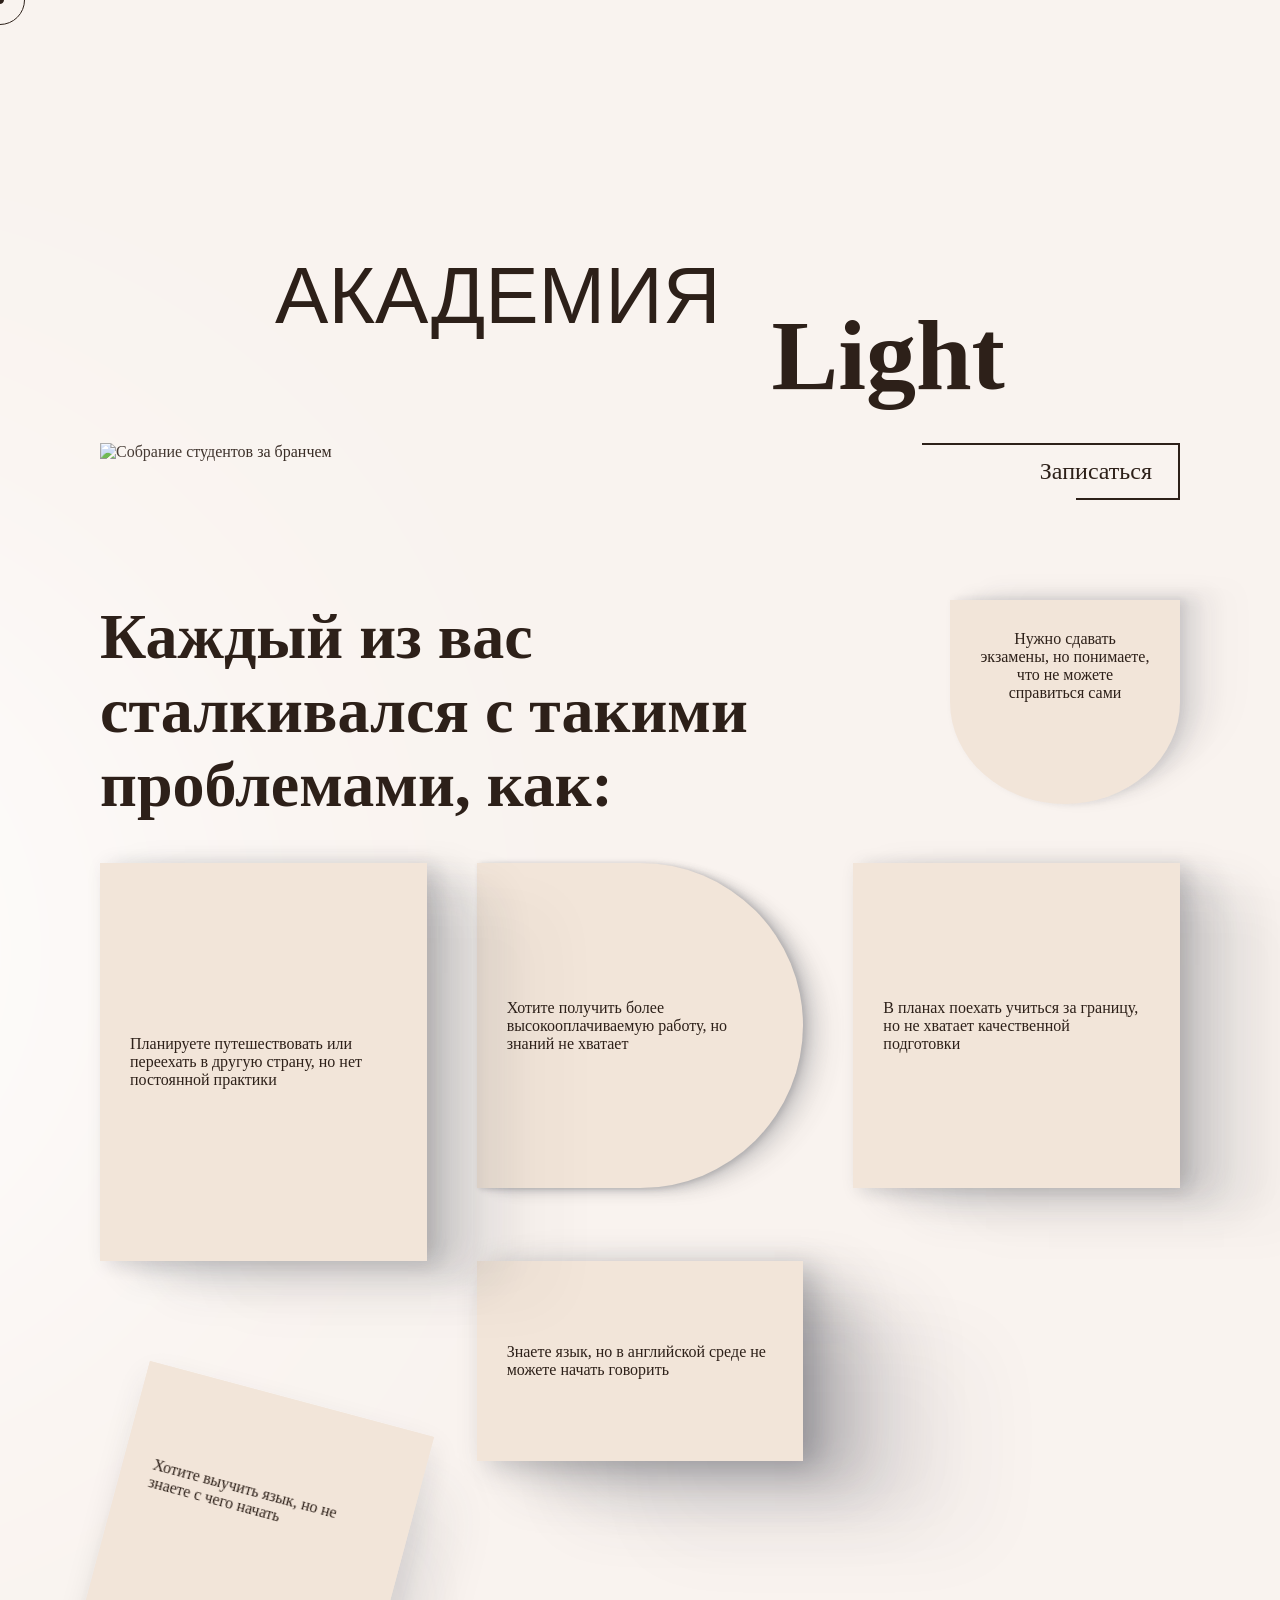
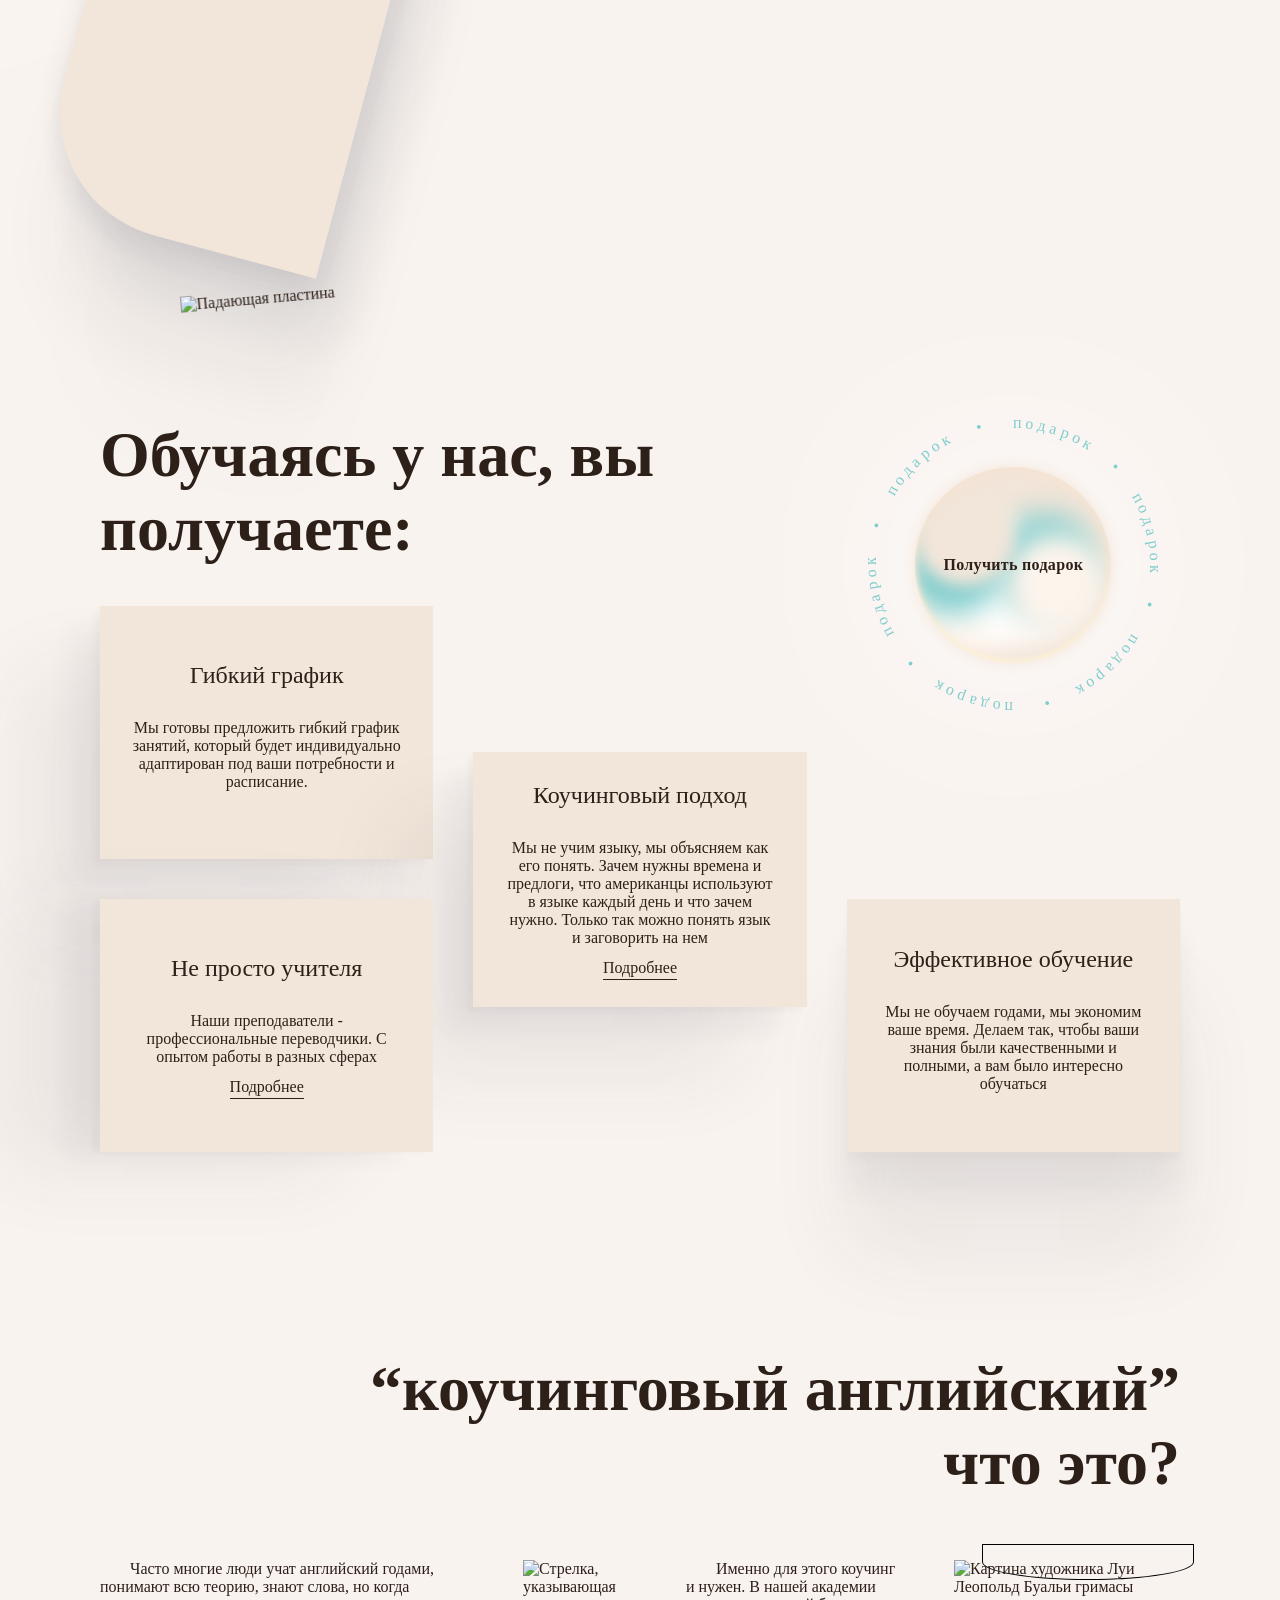
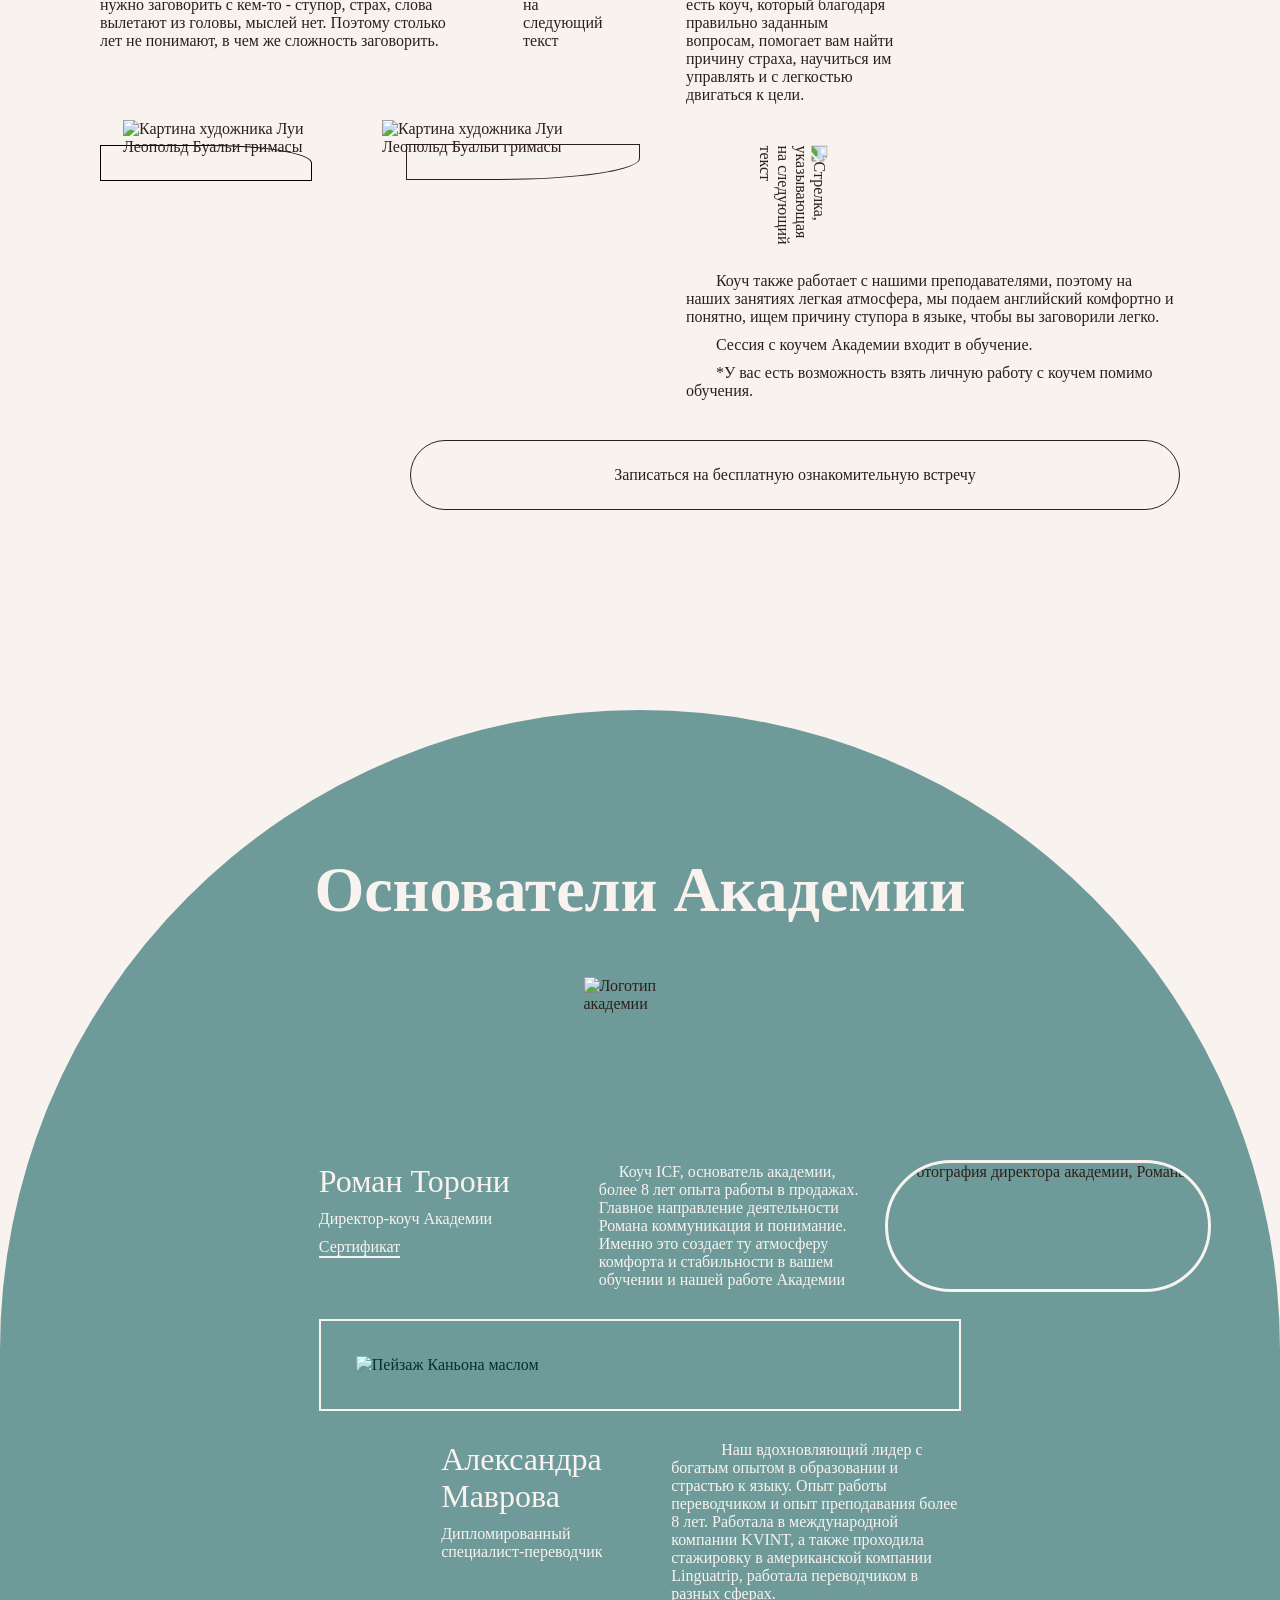
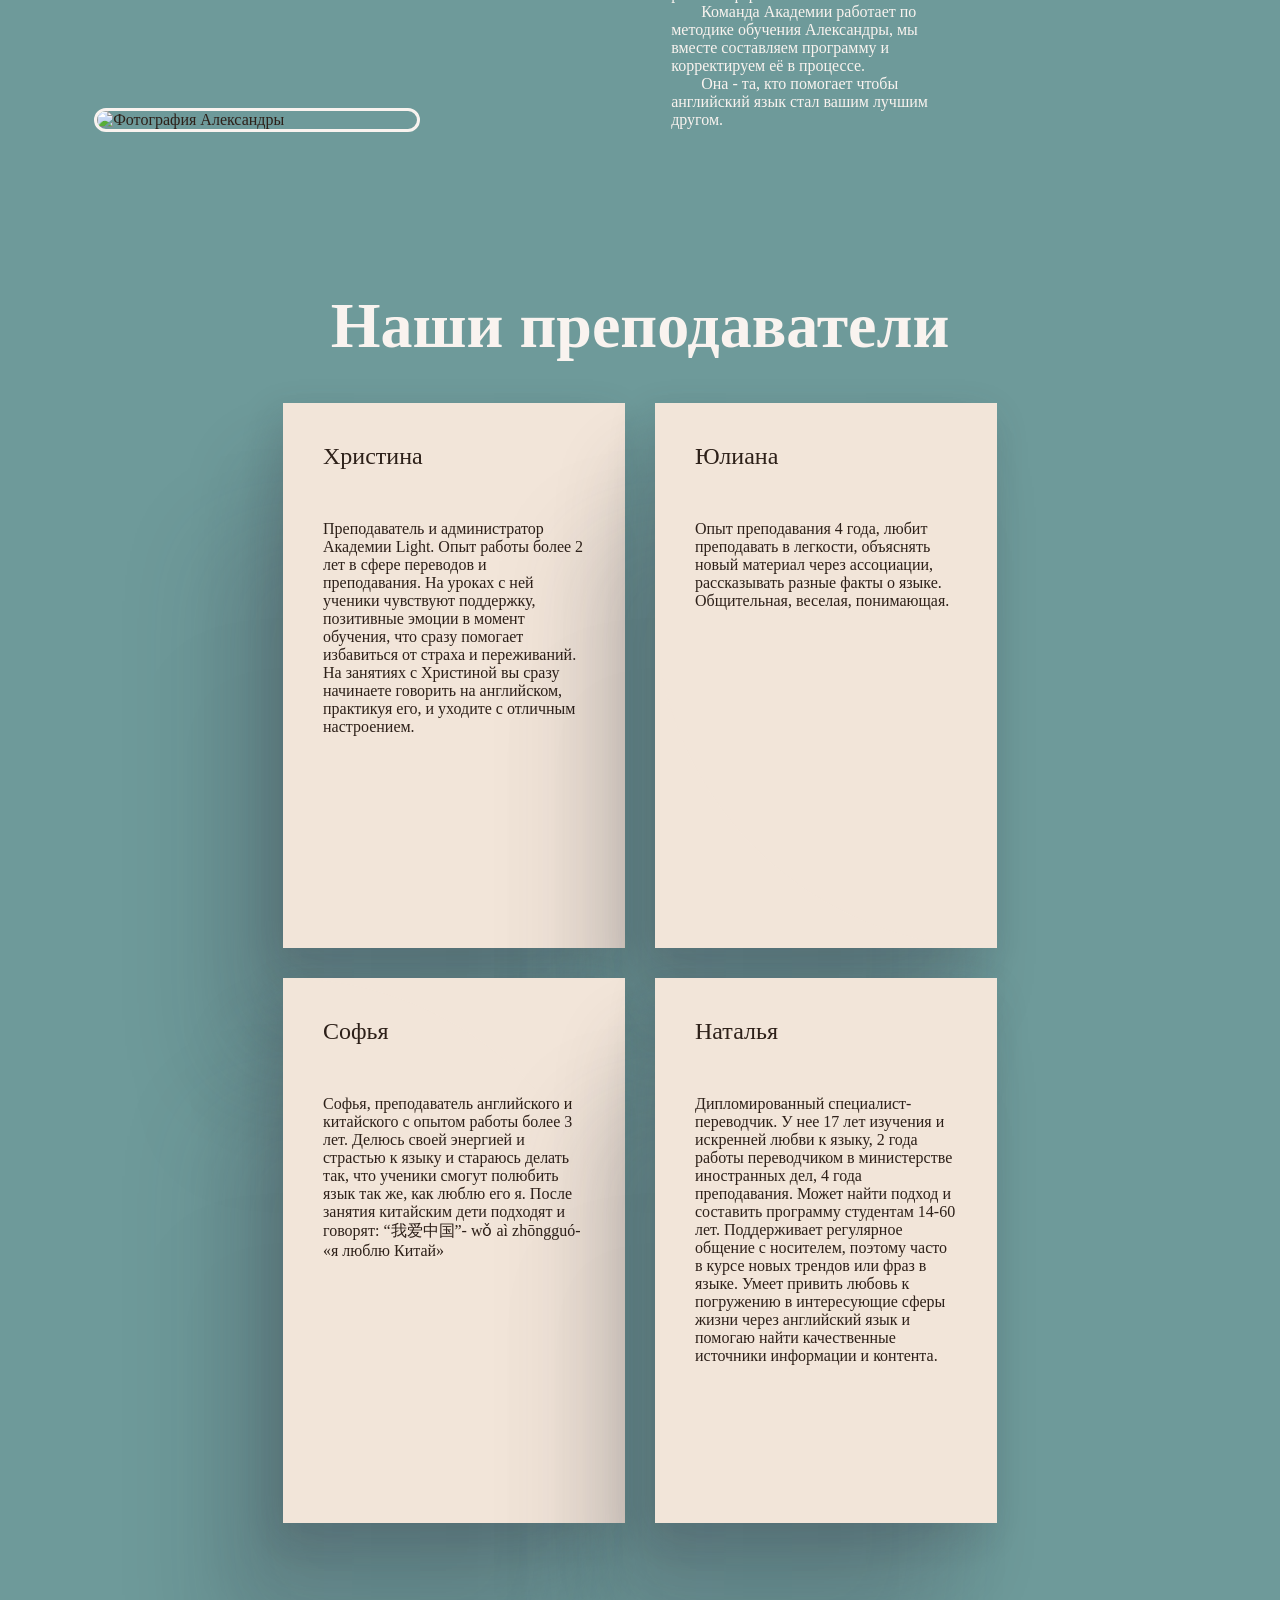
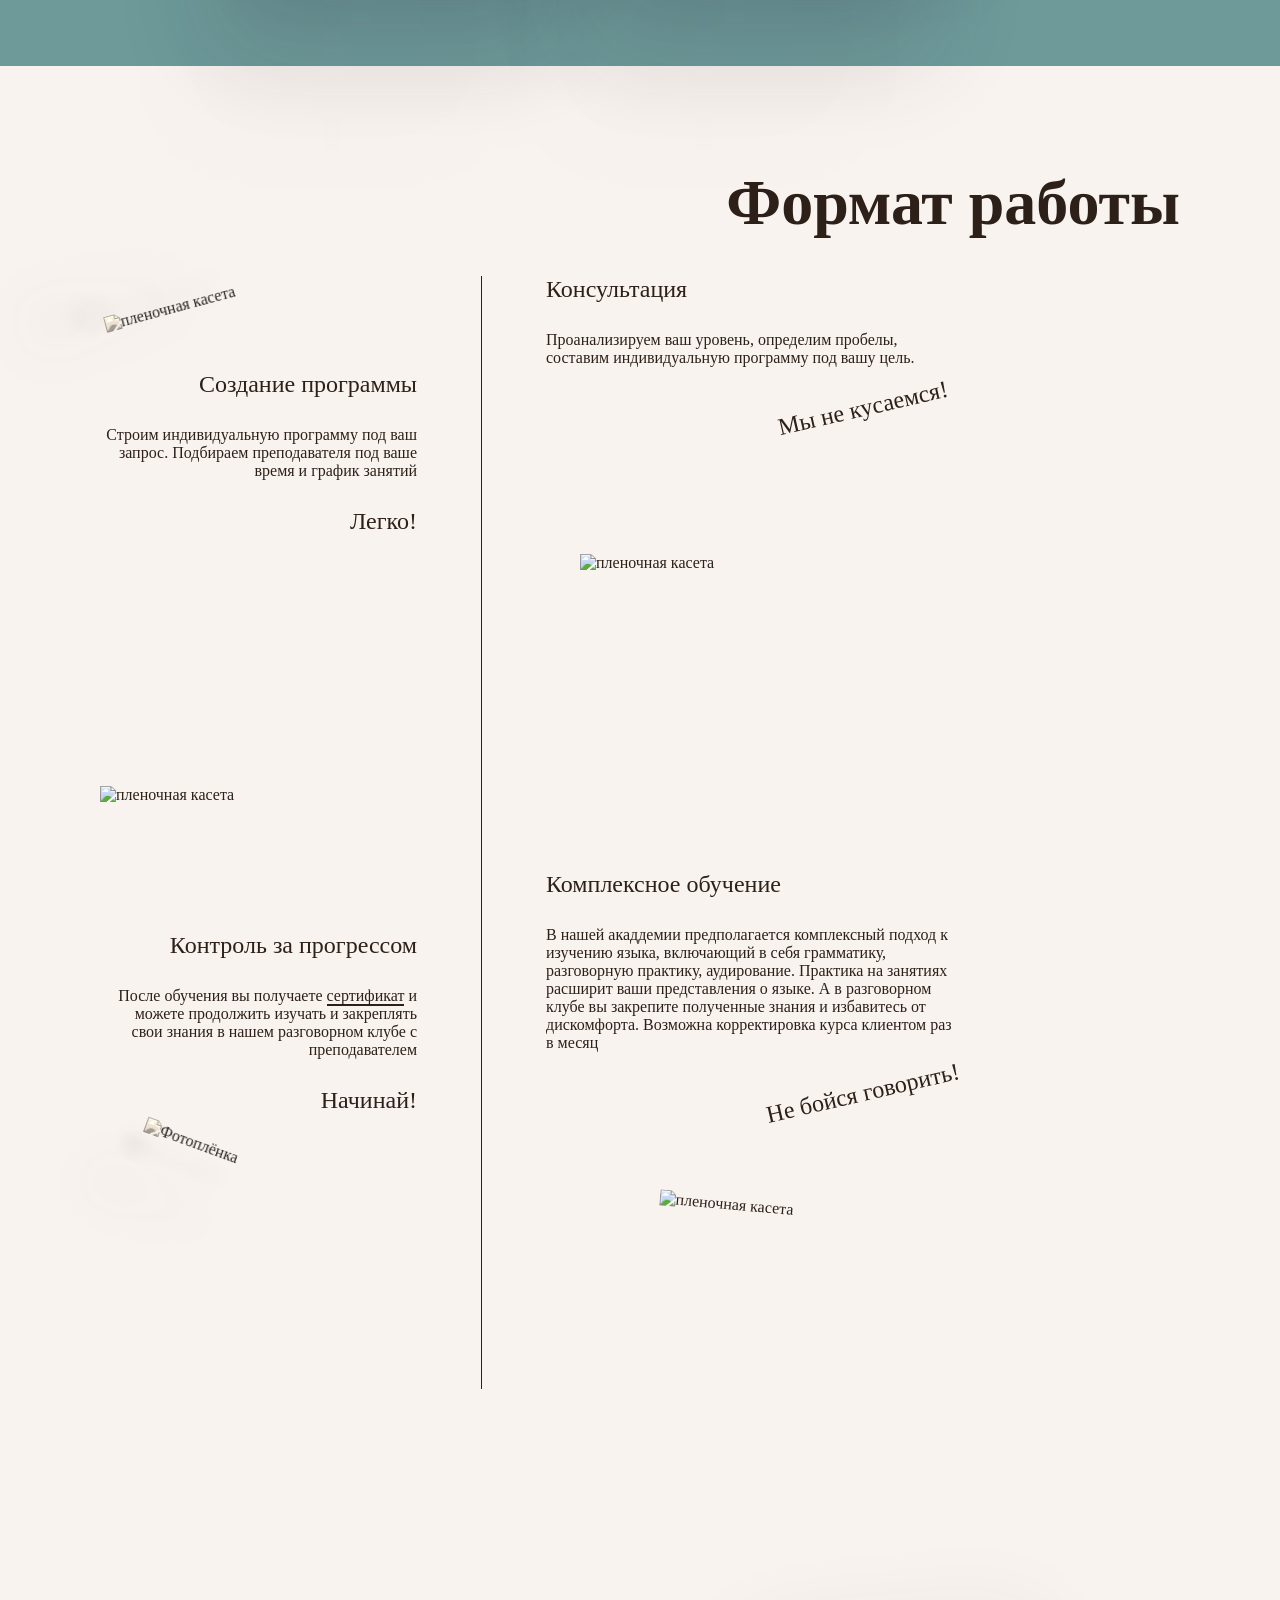
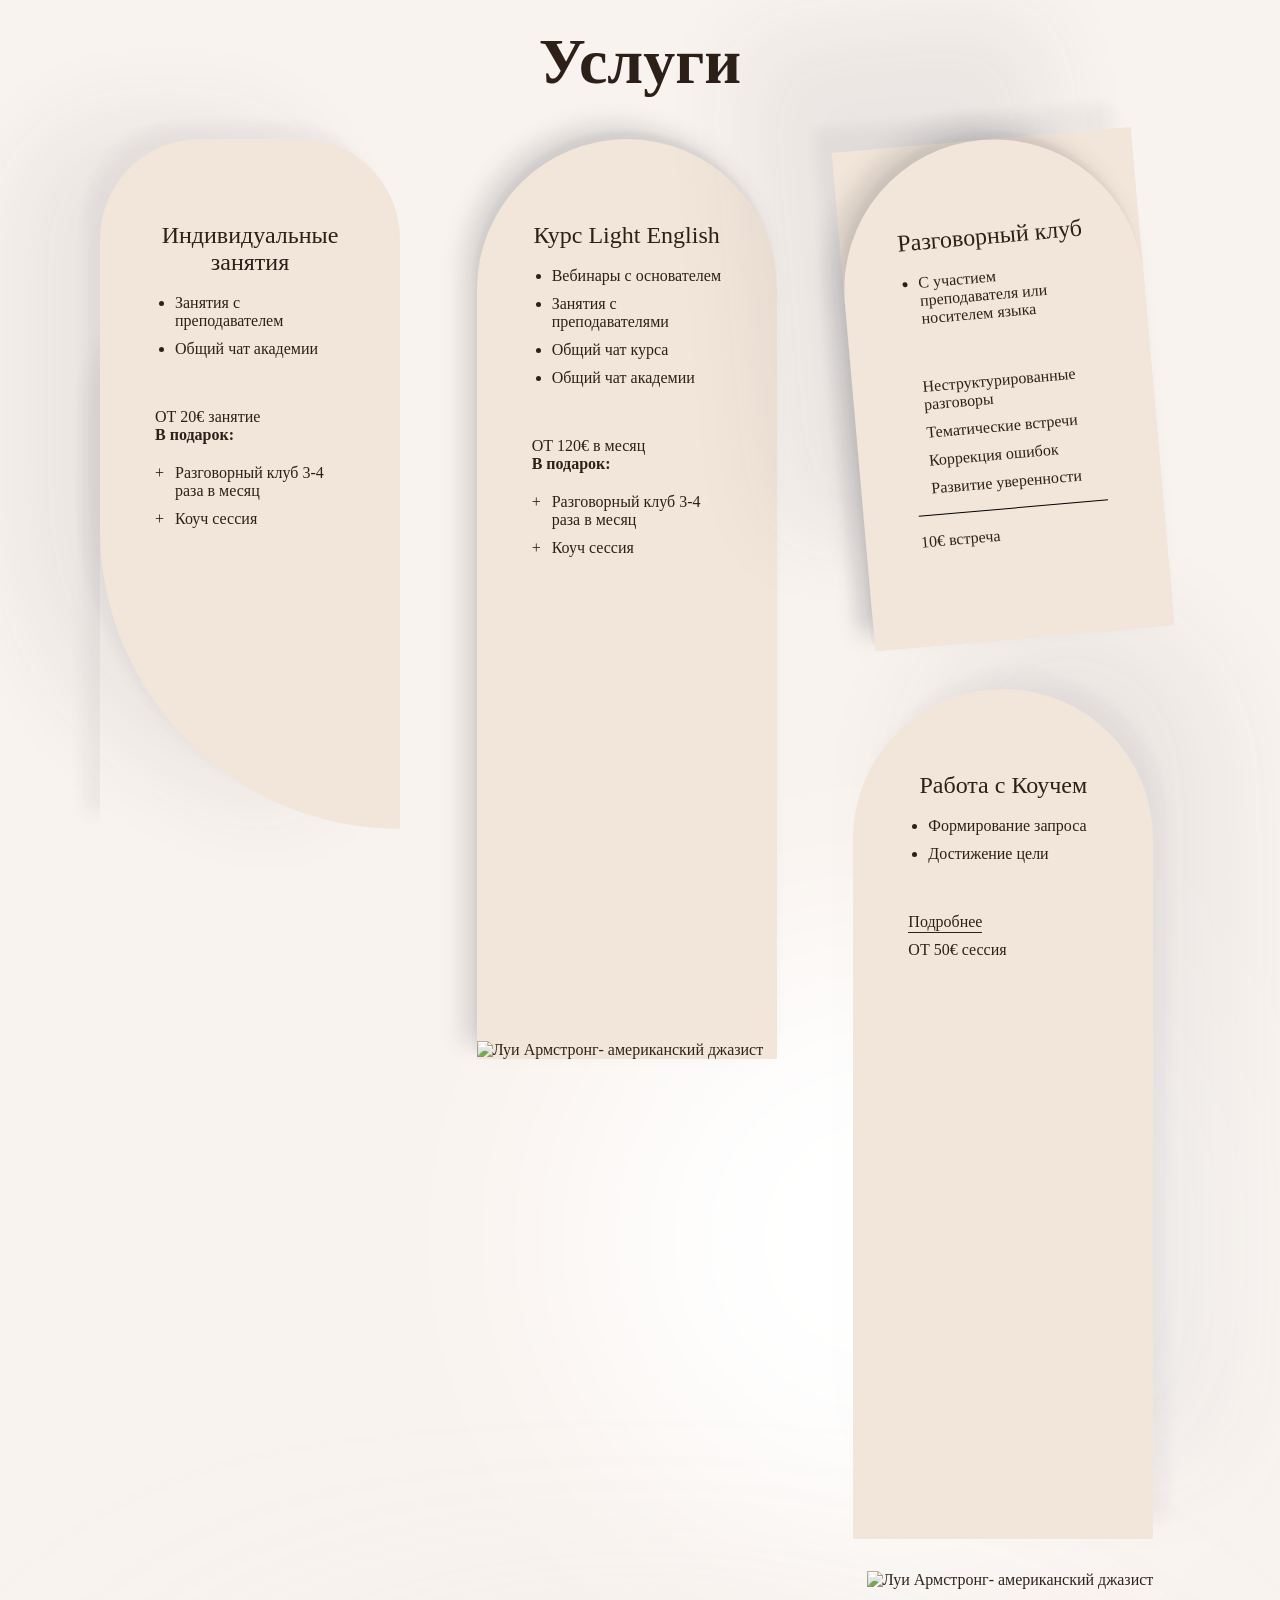
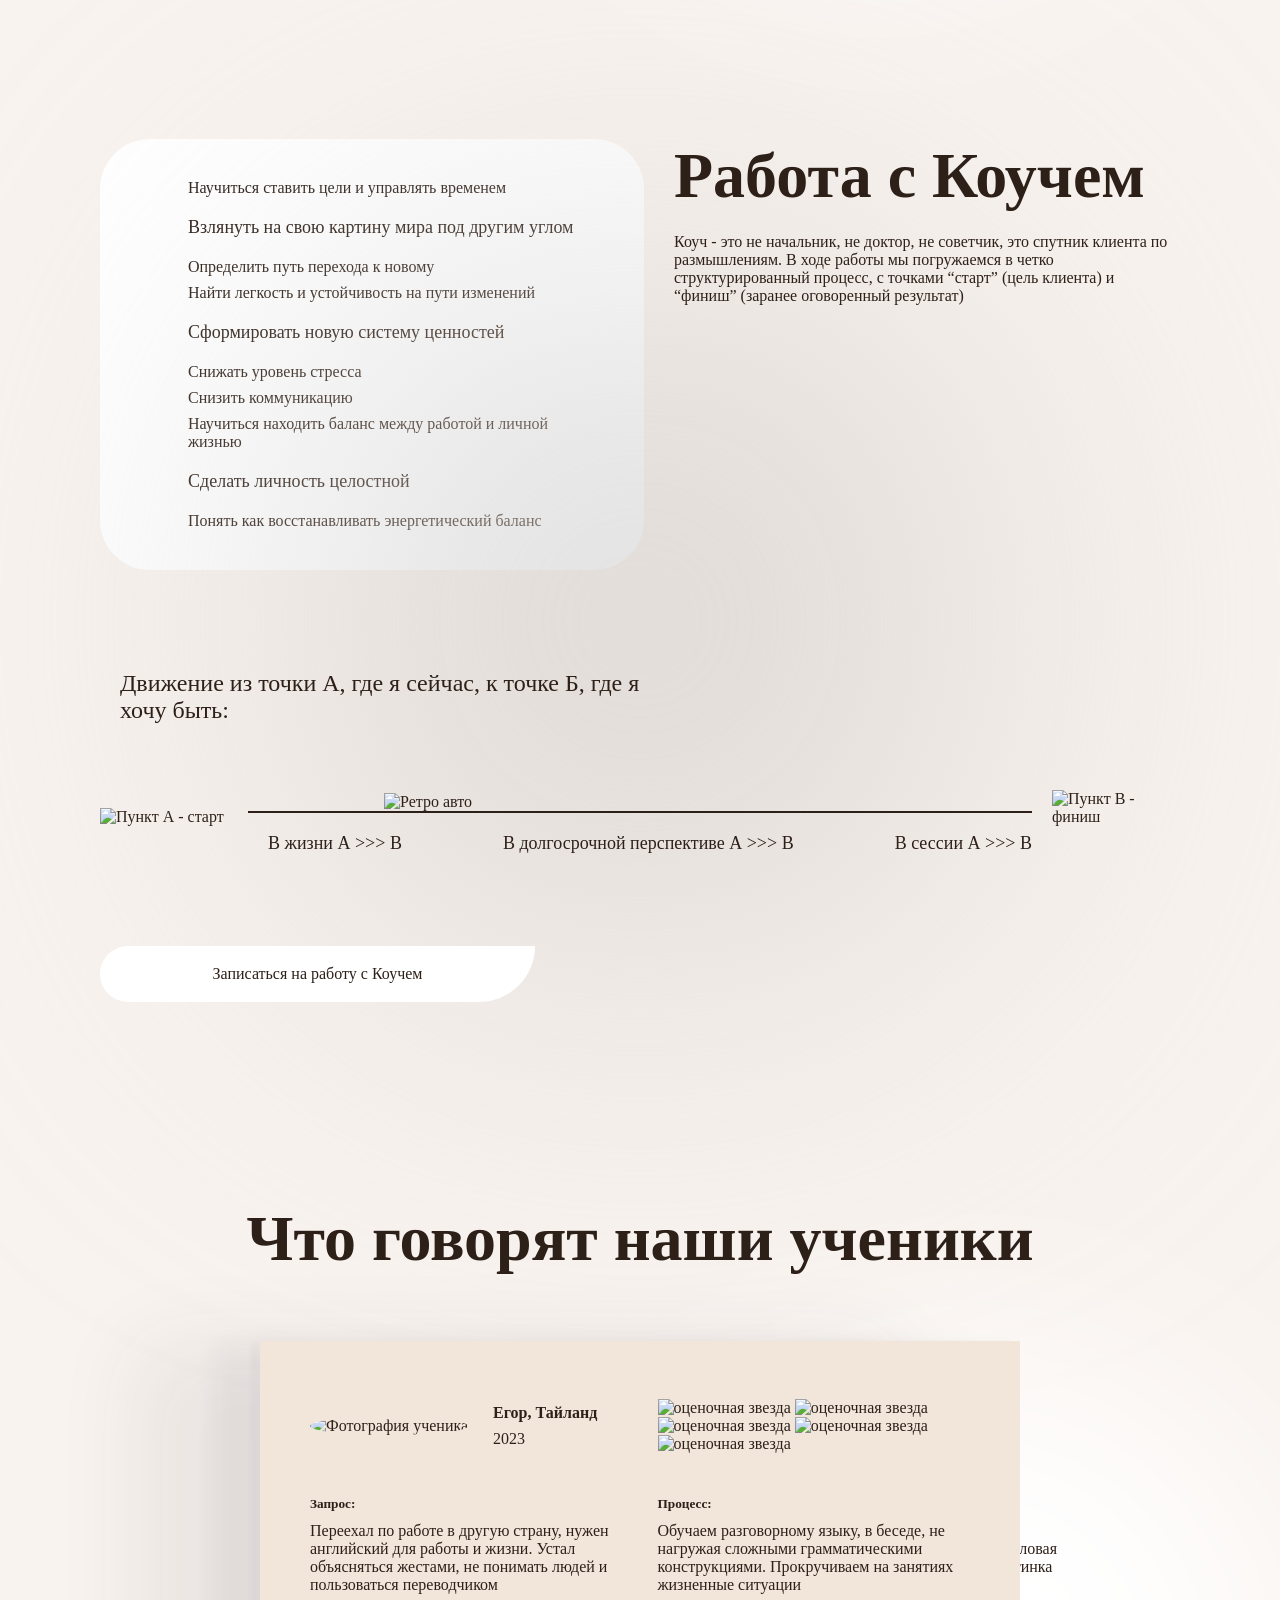
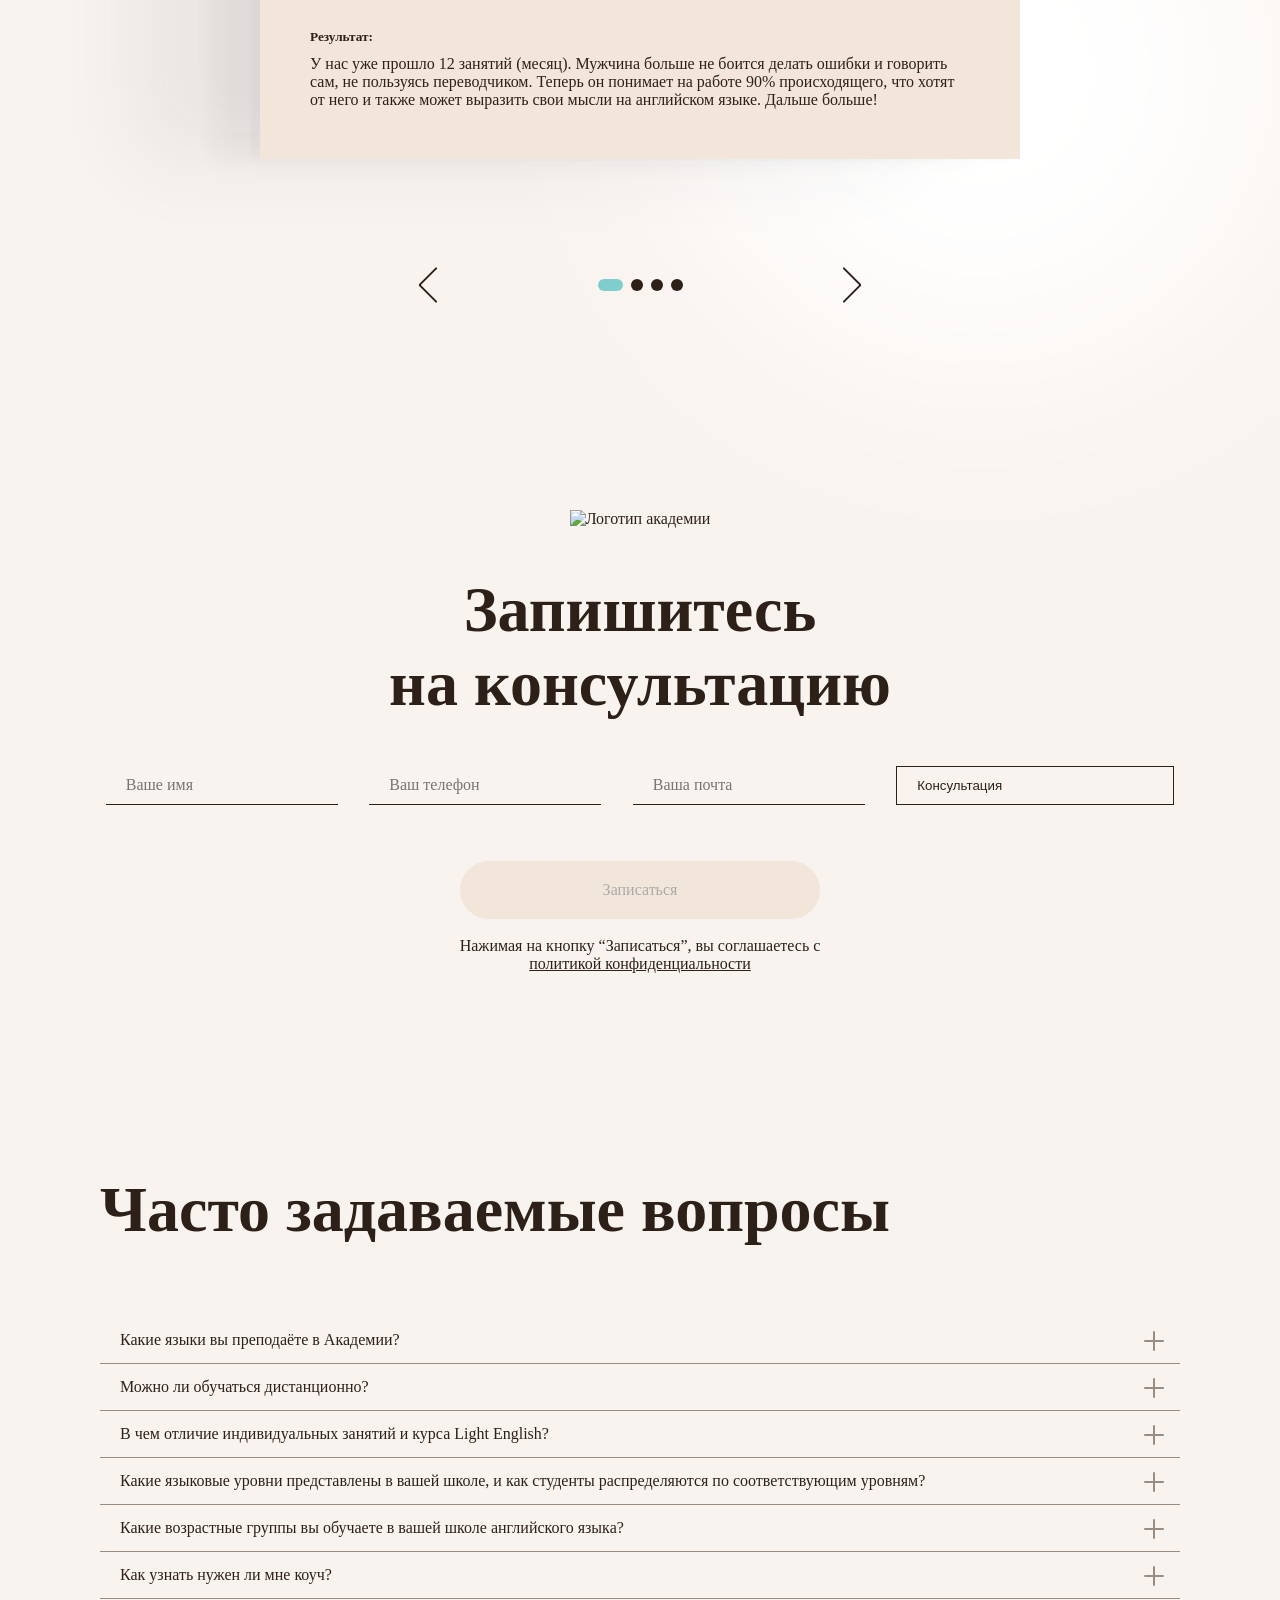
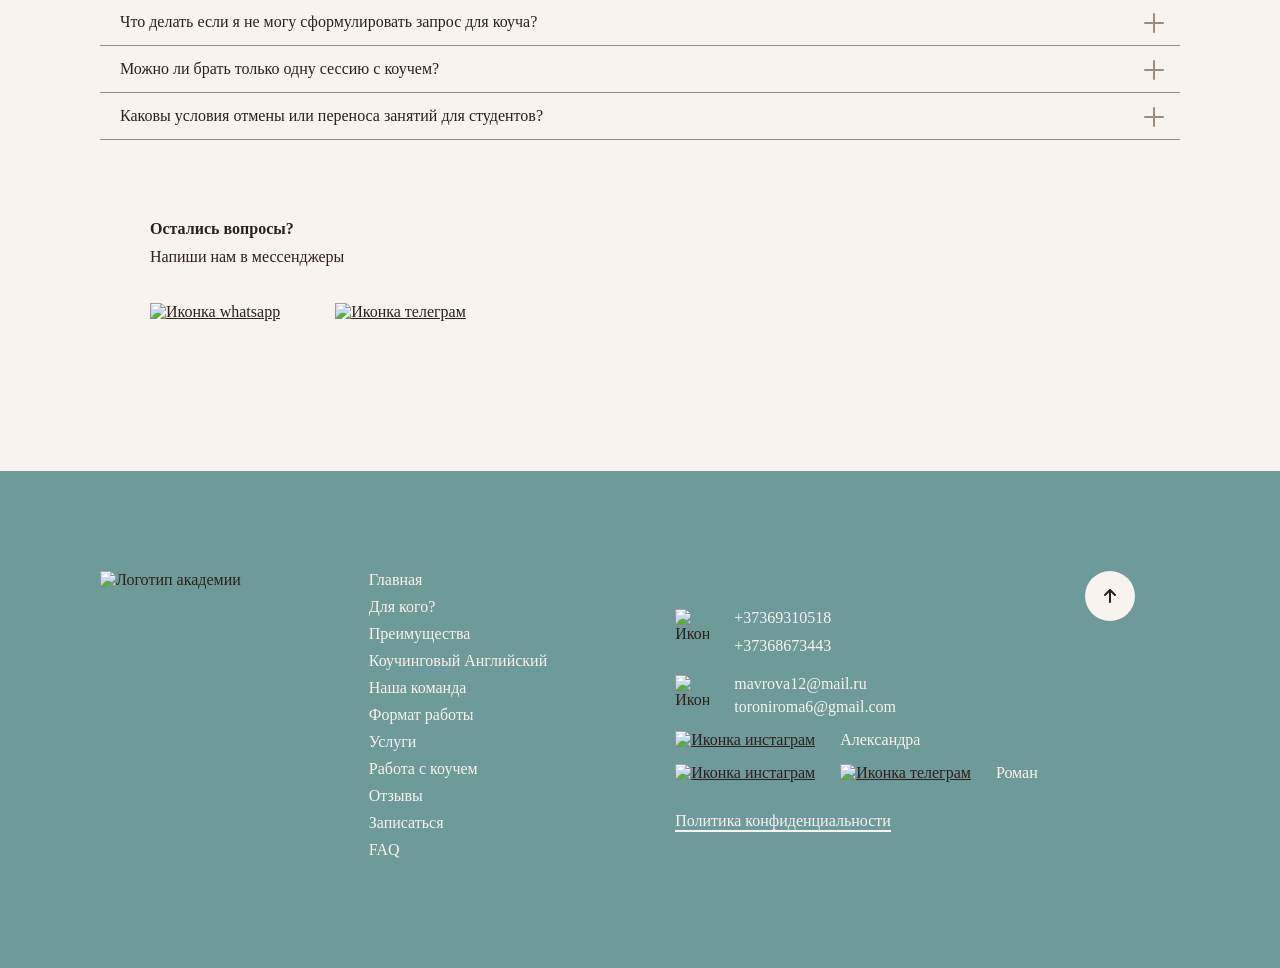
==== commit fab81e6d: "feat: publish" ====
--- a/index.html
+++ b/index.html
@@ -17,6 +17,8 @@
       <script src="https://cdn.jsdelivr.net/npm/swiper@8/swiper-bundle.min.js" ></script>
   </head>
   <body class="page">
+    <div class="cursor"></div>
+    <div class="cursor2"></div>
     <header class="header" id="header">
   <div class="header__conteiner">
     <a href="#header">
@@ -302,7 +304,7 @@
   <div class="teachers__conteiner conteiner">
     <h3 class="teachers__title title">Наши преподаватели</h3>
     <ul class="teachers__cards-list">
-      <li class="teachers__card">
+      <!-- <li class="teachers__card">
         <div class="teachers__content">
           <h4 class="teachers__subtitle subtitle">Христина</h4>
           <p class="teachers__text">Преподаватель и администратор Академии Light. Опыт работы более 2 лет в сфере переводов и преподавания. На уроках с ней ученики чувствуют поддержку, позитивные эмоции в момент обучения, что сразу помогает избавиться от страха и переживаний. На занятиях с Христиной вы сразу начинаете говорить на английском, практикуя его, и уходите с отличным настроением.</p>
@@ -314,22 +316,22 @@
           <h4 class="teachers__subtitle subtitle">Юлиана</h4>
           <p class="teachers__text">Опыт преподавания 4 года, любит преподавать в легкости, объяснять новый материал через ассоциации, рассказывать разные факты о языке. Общительная, веселая, понимающая</p>
         </div>
-        <div class="teachers__foto teachers__foto-juliana"></div>
+        <div class="teachers__foto teachers__foto-2"></div>
       </li>
       <li class="teachers__card">
         <div class="teachers__content">
           <h4 class="teachers__subtitle subtitle">Софья</h4>
           <p class="teachers__text">Софья, преподаватель английского и китайского с опытом работы более 3 лет. Делюсь своей энергией и страстью к языку и стараюсь делать так, что ученики смогут полюбить язык так же, как люблю его я. После занятия китайским дети подходят и говорят: “我爱中国”- wǒ  aì zhōngguó-  «я люблю Китай»</p>
         </div>
-        <div class="teachers__foto teachers__foto-sofia"></div>
+        <div class="teachers__foto teachers__foto-3"></div>
       </li>
       <li class="teachers__card">
         <div class="teachers__content teachers__content_rotate_right">
           <h4 class="teachers__subtitle subtitle">Наталья</h4>
           <p class="teachers__text">Дипломированный специалист-переводчик. У нее 17 лет изучения и искренней любви к языку, 2 года работы переводчиком в министерстве иностранных дел, 4 года преподавания. Может найти подход и составить программу студентам 14-60 лет. Поддерживает регулярное общение с носителем, поэтому часто в курсе новых трендов или фраз в языке. Умеет привить любовь к погружению в интересующие сферы жизни через английский язык и помогаю найти качественные источники информации и контента.</p>
         </div>
-        <div class="teachers__foto teachers__foto-natali"></div>
-      </li>
+        <div class="teachers__foto teachers__foto-4"></div>
+      </li> -->
     </ul>
   </div>
 </section>
@@ -1035,7 +1037,6 @@
   </div>
 </footer>
 
-
     <script src="./js/index.bundle.js" ></script>
   </body>
 </html>
--- a/css/index.css
+++ b/css/index.css
@@ -80,6 +80,8 @@
 }
 
 .academy__image {
+  position: relative;
+  z-index: -1;
   margin: 30px 0 0 0;
   width: 39.74vw;
 }
@@ -250,6 +252,7 @@
   grid-area: card1;
   -webkit-box-shadow: -74px 66px 80px rgba(58, 63, 74, 0.07), -28px 25px 25px rgba(58, 63, 74, 0.05), -6px 5px 6px rgba(58, 63, 74, 0.03);
   box-shadow: -74px 66px 80px rgba(58, 63, 74, 0.07), -28px 25px 25px rgba(58, 63, 74, 0.05), -6px 5px 6px rgba(58, 63, 74, 0.03);
+  z-index: -1;
 }
 
 .advantages__card:nth-child(4) {
@@ -271,6 +274,7 @@
   grid-area: card4;
   -webkit-box-shadow: 0px 100px 80px rgba(58, 63, 74, 0.07), 0px 38px 25px rgba(58, 63, 74, 0.05), 0px 8px 6px rgba(58, 63, 74, 0.03);
   box-shadow: 0px 100px 80px rgba(58, 63, 74, 0.07), 0px 38px 25px rgba(58, 63, 74, 0.05), 0px 8px 6px rgba(58, 63, 74, 0.03);
+  z-index: -1;
 }
 
 .advantages__card-text {
@@ -284,7 +288,6 @@
   padding: 0;
   margin: 0;
   outline: none;
-  cursor: pointer;
   font-weight: 600;
   font-size: 16px;
   letter-spacing: 0.02em;
@@ -842,6 +845,7 @@
   flex-direction: column;
   gap: 8px;
   padding: 40px 50px 40px 88px;
+  z-index: -1;
   border-radius: 50px;
   background-color: white;
 }
@@ -892,6 +896,8 @@
   -ms-grid-row-span: 5;
   -ms-grid-column: 1;
   grid-area: startA;
+  align-self: flex-end;
+  max-width: 126px;
 }
 
 .coach__finish {
@@ -899,6 +905,8 @@
   -ms-grid-row-span: 5;
   -ms-grid-column: 7;
   grid-area: finishB;
+  align-self: flex-end;
+  max-width: 95px;
 }
 
 .coach__box-img-car {
@@ -971,7 +979,6 @@
 }
 
 .coach__button {
-  cursor: pointer;
   position: relative;
   border: none;
   border-radius: 100px 0 200px 100px;
@@ -1241,7 +1248,6 @@
   max-height: 70px;
   border-radius: 35px;
   border: 1px solid var(--font-color);
-  cursor: pointer;
   overflow: hidden;
   background-color: transparent;
   color: var(--font-color);
@@ -1271,6 +1277,43 @@
   transform: scale(0.8);
 }
 
+.cursor {
+  position: fixed;
+  left: 0;
+  top: 0;
+  width: 50px;
+  height: 50px;
+  border: 1px solid var(--font-color);
+  border-radius: 50%;
+  pointer-events: none;
+  transform: translate(-50%, -50%);
+  transition: 0.1s;
+}
+
+.cursor2 {
+  position: fixed;
+  left: 0;
+  top: 0;
+  width: 8px;
+  height: 8px;
+  border: 1px solid var(--font-color);
+  background-color: var(--font-color);
+  border-radius: 50%;
+  pointer-events: none;
+  transform: translate(-50%, -50%);
+  z-index: 99;
+}
+
+.type1:hover + .cursor {
+  transform: translate(-50%, -50%) scale(1.5);
+  background-color: var(--font-color-light);
+  opacity: 0.5;
+}
+
+.type1:hover + .cursor2 {
+  width: 15px;
+}
+
 /*
 * Prefixed by https://autoprefixer.github.io
 * PostCSS: v8.4.14,
@@ -1341,7 +1384,6 @@
   position: relative;
   padding: 14px 0 14px 20px;
   border-bottom: 1px solid #988C83;
-  cursor: pointer;
 }
 
 .faq__plus {
@@ -1564,7 +1606,6 @@
   border: none;
   border-radius: 50%;
   overflow: hidden;
-  cursor: pointer;
   background-color: var(--font-color-light);
   -webkit-box-shadow: 0px 0px 0px 4px var(--bg-acent-colog);
   box-shadow: 0px 0px 0px 4px var(--bg-acent-colog);
@@ -1698,7 +1739,6 @@
   appearance: none;
   -webkit-appearance: none;
   -moz-appearance: none;
-  cursor: pointer;
 }
 
 input:-webkit-autofill,
@@ -1739,7 +1779,6 @@
   width: 100%;
   max-width: 360px;
   background-color: var(--card-color);
-  cursor: pointer;
   -webkit-transition: all 0.2s ease;
   -o-transition: all 0.2s ease;
   transition: all 0.2s ease;
@@ -1756,7 +1795,6 @@
   -webkit-transform: scale(1);
   -ms-transform: scale(1);
   transform: scale(1);
-  cursor: auto;
   color: rgb(171, 171, 171);
   background-color: var(--card-color);
 }
@@ -2020,7 +2058,6 @@
 }
 
 .format__certificate {
-  cursor: pointer;
   border-bottom: 2px solid var(--font-color);
   -webkit-transition: all 0.5s ease;
   -o-transition: all 0.5s ease;
@@ -2332,6 +2369,7 @@
   max-width: 893px;
   pointer-events: none;
   mix-blend-mode: luminosity;
+  z-index: -1;
 }
 
 .header {
@@ -2460,7 +2498,6 @@
   align-items: center;
   height: 55px;
   width: 55px;
-  cursor: pointer;
 }
 
 #menu-toggle {
@@ -2591,62 +2628,155 @@
   color: var(--font-color-light);
 }
 
+/*
+* Prefixed by https://autoprefixer.github.io
+* PostCSS: v8.4.14,
+* Autoprefixer: v10.4.7
+* Browsers: last 4 version
+*/
+
+@-webkit-keyframes slant {
+  0% {
+    -webkit-transform: rotate(0deg);
+    transform: rotate(0deg);
+  }
+
+  100% {
+    -webkit-transform: rotate(15deg);
+    transform: rotate(15deg);
+  }
+}
+
 @keyframes slant {
   0% {
+    -webkit-transform: rotate(0deg);
     transform: rotate(0deg);
   }
 
   100% {
+    -webkit-transform: rotate(15deg);
+    transform: rotate(15deg);
+  }
+}
+
+@-webkit-keyframes swinging {
+  0% {
+    -webkit-transform: rotate(0deg);
+    transform: rotate(0deg);
+  }
+
+  25% {
+    -webkit-transform: rotate(40deg);
+    transform: rotate(40deg);
+  }
+
+  75% {
+    -webkit-transform: rotate(5deg);
+    transform: rotate(5deg);
+  }
+
+  100% {
+    -webkit-transform: rotate(15deg);
     transform: rotate(15deg);
   }
 }
 
 @keyframes swinging {
   0% {
+    -webkit-transform: rotate(0deg);
     transform: rotate(0deg);
   }
 
   25% {
+    -webkit-transform: rotate(40deg);
     transform: rotate(40deg);
   }
 
   75% {
+    -webkit-transform: rotate(5deg);
     transform: rotate(5deg);
   }
 
   100% {
+    -webkit-transform: rotate(15deg);
     transform: rotate(15deg);
+  }
+}
+
+@-webkit-keyframes fall {
+  0% {
+    -webkit-transform: translate(0, 10px) rotate(0deg);
+    transform: translate(0, 10px) rotate(0deg);
+  }
+
+  40% {
+    -webkit-transform: translate(40%, 20px) rotate(280deg);
+    transform: translate(40%, 20px) rotate(280deg);
+  }
+
+  48% {
+    -webkit-transform: translate(65%, 30px) rotate(340deg);
+    transform: translate(65%, 30px) rotate(340deg);
+  }
+
+  100% {
+    -webkit-transform: translate(300%, 300vh) rotate(500deg);
+    transform: translate(300%, 300vh) rotate(500deg);
   }
 }
 
 @keyframes fall {
   0% {
+    -webkit-transform: translate(0, 10px) rotate(0deg);
     transform: translate(0, 10px) rotate(0deg);
   }
 
   40% {
+    -webkit-transform: translate(40%, 20px) rotate(280deg);
     transform: translate(40%, 20px) rotate(280deg);
   }
 
   48% {
+    -webkit-transform: translate(65%, 30px) rotate(340deg);
     transform: translate(65%, 30px) rotate(340deg);
   }
 
   100% {
+    -webkit-transform: translate(300%, 300vh) rotate(500deg);
     transform: translate(300%, 300vh) rotate(500deg);
+  }
+}
+
+@-webkit-keyframes fallMob {
+  0% {
+    -webkit-transform: translate(0, 10px) rotate(0deg);
+    transform: translate(0, 10px) rotate(0deg);
+  }
+
+  60% {
+    -webkit-transform: translate(40%, 20px) rotate(280deg);
+    transform: translate(40%, 20px) rotate(280deg);
+  }
+
+  100% {
+    -webkit-transform: translate(55%, 20px) rotate(340deg);
+    transform: translate(55%, 20px) rotate(340deg);
   }
 }
 
 @keyframes fallMob {
   0% {
+    -webkit-transform: translate(0, 10px) rotate(0deg);
     transform: translate(0, 10px) rotate(0deg);
   }
 
   60% {
+    -webkit-transform: translate(40%, 20px) rotate(280deg);
     transform: translate(40%, 20px) rotate(280deg);
   }
 
   100% {
+    -webkit-transform: translate(55%, 20px) rotate(340deg);
     transform: translate(55%, 20px) rotate(340deg);
   }
 }
@@ -2661,8 +2791,11 @@
 
 .requests__conteiner {
   position: relative;
+  display: -ms-grid;
   display: grid;
+  -ms-grid-columns: 1fr 50px 1fr 50px 1fr;
   grid-template-columns: repeat(3, 1fr);
+  -ms-grid-rows: repeat(auto-fit, minmax(230px, 1fr));
   grid-template-rows: repeat(auto-fit, minmax(230px, 1fr));
   grid-template-areas: "title title card1" "card2 card3 card4" "card card5 ." "card . .";
   grid-gap: 0 50px;
@@ -2684,6 +2817,7 @@
   left: -50%;
   max-width: 800px;
   max-height: 800px;
+  -webkit-filter: blur(200px);
   filter: blur(200px);
 }
 
@@ -2692,8 +2826,14 @@
 }
 
 .card {
+  display: -webkit-box;
+  display: -ms-flexbox;
   display: flex;
+  -webkit-box-pack: center;
+  -ms-flex-pack: center;
   justify-content: center;
+  -webkit-box-align: center;
+  -ms-flex-align: center;
   align-items: center;
   padding: 30px;
   width: 100%;
@@ -2702,8 +2842,14 @@
 }
 
 .requests__card {
+  display: -webkit-box;
+  display: -ms-flexbox;
   display: flex;
+  -webkit-box-pack: center;
+  -ms-flex-pack: center;
   justify-content: center;
+  -webkit-box-align: center;
+  -ms-flex-align: center;
   align-items: center;
   padding: 30px;
   width: 100%;
@@ -2712,7 +2858,11 @@
 }
 
 .requests__card:nth-child(2) {
+  -ms-grid-row: 1;
+  -ms-grid-column: 5;
   grid-area: card1;
+  -webkit-box-align: baseline;
+  -ms-flex-align: baseline;
   align-items: baseline;
   justify-self: flex-end;
   align-self: flex-end;
@@ -2722,45 +2872,66 @@
   max-height: 204px;
   height: 204px;
   border-radius: 0 0 50% 50%;
+  -webkit-box-shadow: 63px -18px 26px rgba(58, 63, 74, 0.01), 36px -10px 22px rgba(58, 63, 74, 0.05), 16px -4px 16px rgba(58, 63, 74, 0.09), 4px -1px 9px rgba(58, 63, 74, 0.1);
   box-shadow: 63px -18px 26px rgba(58, 63, 74, 0.01), 36px -10px 22px rgba(58, 63, 74, 0.05), 16px -4px 16px rgba(58, 63, 74, 0.09), 4px -1px 9px rgba(58, 63, 74, 0.1);
 }
 
 .requests__card:nth-child(3) {
+  -ms-grid-row: 3;
+  -ms-grid-column: 1;
   grid-area: card2;
   max-width: 425px;
   height: 398px;
+  -webkit-box-shadow: 127px 44px 54px rgba(58, 63, 74, 0.03), 71px 25px 45px rgba(58, 63, 74, 0.09), 32px 11px 34px rgba(58, 63, 74, 0.15), 8px 3px 19px rgba(58, 63, 74, 0.18);
   box-shadow: 127px 44px 54px rgba(58, 63, 74, 0.03), 71px 25px 45px rgba(58, 63, 74, 0.09), 32px 11px 34px rgba(58, 63, 74, 0.15), 8px 3px 19px rgba(58, 63, 74, 0.18);
 }
 
 .requests__card:nth-child(4) {
+  -ms-grid-row: 3;
+  -ms-grid-column: 3;
   grid-area: card3;
+  -ms-grid-column-align: center;
   justify-self: center;
+  z-index: -1;
   border-radius: 0 162.5px 162.5px 0;
   max-width: 467px;
   height: 325px;
+  -webkit-box-shadow: 34px 10px 14px rgba(58, 63, 74, 0.03), 19px 6px 12px rgba(58, 63, 74, 0.09), 8px 2px 9px rgba(58, 63, 74, 0.15), 2px 1px 5px rgba(58, 63, 74, 0.18);
   box-shadow: 34px 10px 14px rgba(58, 63, 74, 0.03), 19px 6px 12px rgba(58, 63, 74, 0.09), 8px 2px 9px rgba(58, 63, 74, 0.15), 2px 1px 5px rgba(58, 63, 74, 0.18);
 }
 
 .requests__card:nth-child(5) {
+  -ms-grid-row: 3;
+  -ms-grid-column: 5;
   grid-area: card4;
   justify-self: flex-end;
   max-width: 414px;
   max-height: 325px;
+  -webkit-box-shadow: 119px 41px 50px rgba(58, 63, 74, 0.03), 67px 23px 43px rgba(58, 63, 74, 0.09), 30px 10px 32px rgba(58, 63, 74, 0.15), 7px 3px 17px rgba(58, 63, 74, 0.18);
   box-shadow: 119px 41px 50px rgba(58, 63, 74, 0.03), 67px 23px 43px rgba(58, 63, 74, 0.09), 30px 10px 32px rgba(58, 63, 74, 0.15), 7px 3px 17px rgba(58, 63, 74, 0.18);
 }
 
 .requests__card:nth-child(6) {
+  -ms-grid-row: 5;
+  -ms-grid-column: 3;
   grid-area: card5;
+  -ms-grid-column-align: center;
   justify-self: center;
   max-width: 467px;
   height: 200px;
+  -webkit-box-shadow: 179px 82px 79px rgba(58, 63, 74, 0.04), 101px 46px 67px rgba(58, 63, 74, 0.13), 45px 21px 49px rgba(58, 63, 74, 0.22), 11px 5px 27px rgba(58, 63, 74, 0.26);
   box-shadow: 179px 82px 79px rgba(58, 63, 74, 0.04), 101px 46px 67px rgba(58, 63, 74, 0.13), 45px 21px 49px rgba(58, 63, 74, 0.22), 11px 5px 27px rgba(58, 63, 74, 0.26);
   z-index: -1;
 }
 
 .requests__card:last-child {
+  -ms-grid-row: 5;
+  -ms-grid-row-span: 3;
+  -ms-grid-column: 1;
   position: relative;
   grid-area: card;
+  -webkit-transform-origin: left top;
+  -ms-transform-origin: left top;
   transform-origin: left top;
   margin: 100px 0 0 50px;
   padding: 0;
@@ -2768,22 +2939,33 @@
   height: 457px;
   max-width: 400px;
   border-radius: 0 0 0 9.9vw;
+  -webkit-box-shadow: 58px 211px 87px rgba(58, 63, 74, 0.01), 32px 119px 74px rgba(58, 63, 74, 0.05), 34px 53px 55px rgba(58, 63, 74, 0.09), 4px 13px 30px rgba(58, 63, 74, 0.1);
   box-shadow: 58px 211px 87px rgba(58, 63, 74, 0.01), 32px 119px 74px rgba(58, 63, 74, 0.05), 34px 53px 55px rgba(58, 63, 74, 0.09), 4px 13px 30px rgba(58, 63, 74, 0.1);
 }
 
 .requests__card:last-child > .requests__card-text {
+  -webkit-box-align: baseline;
+  -ms-flex-align: baseline;
   align-items: baseline;
   padding: 90px 30px 30px;
 }
 
 .requests__card_anim {
+  -webkit-animation: swinging 2s ease-in-out forwards infinite;
   animation: swinging 2s ease-in-out forwards infinite;
+  -webkit-animation-iteration-count: 1;
   animation-iteration-count: 1;
 }
 
 .requests__card-text {
+  display: -webkit-box;
+  display: -ms-flexbox;
   display: flex;
+  -webkit-box-pack: center;
+  -ms-flex-pack: center;
   justify-content: center;
+  -webkit-box-align: center;
+  -ms-flex-align: center;
   align-items: center;
   padding: 30px;
   width: 100%;
@@ -2797,12 +2979,16 @@
   bottom: 0;
   right: 0;
   z-index: -1;
+  -webkit-transform-origin: center;
+  -ms-transform-origin: center;
   transform-origin: center;
   width: 100%;
 }
 
 .requests__disk_anim {
+  -webkit-animation: fallMob 3s linear forwards infinite;
   animation: fallMob 3s linear forwards infinite;
+  -webkit-animation-iteration-count: 1;
   animation-iteration-count: 1;
 }
 
@@ -2849,8 +3035,8 @@
 
 .reviews__images {
   position: absolute;
-  -webkit-transform: translate(-100%, -50%);
-  transform: translate(-100%, -50%);
+  top: 50%;
+  left: 100%;
   -webkit-transform: translate(-50%, -50%);
   -ms-transform: translate(-50%, -50%);
   transform: translate(-50%, -50%);
@@ -3000,7 +3186,6 @@
   background-color: #c4b6a9;
   -webkit-box-shadow: 0 0 0 0 #333, 0 0 0 0 rgba(51, 51, 51, 0);
   box-shadow: 0 0 0 0 #333, 0 0 0 0 rgba(51, 51, 51, 0);
-  cursor: pointer;
   -webkit-appearance: none;
   -moz-appearance: none;
   appearance: none;
@@ -3318,7 +3503,6 @@
   width: 50px;
   height: 50px;
   z-index: 10;
-  cursor: pointer;
   display: -webkit-box;
   display: -ms-flexbox;
   display: flex;
@@ -3461,6 +3645,7 @@
   -ms-grid-column: 3;
   grid-area: price2;
   position: relative;
+  z-index: -1;
   min-height: 920px;
   -webkit-box-shadow: -14px -15px 22px rgba(58, 63, 74, 0.17), -3px -8px 4px rgba(58, 63, 74, 0.05);
   box-shadow: -14px -15px 22px rgba(58, 63, 74, 0.17), -3px -8px 4px rgba(58, 63, 74, 0.05);
@@ -3505,7 +3690,6 @@
 }
 
 .services__item-text {
-  cursor: help;
   margin: 0 0 0 15px;
 }
 
@@ -3759,6 +3943,20 @@
   font-weight: 400;
 }
 
+::-webkit-scrollbar {
+  width: 12px;
+}
+
+::-webkit-scrollbar-track {
+  background-color: var(--font-color-light);
+}
+
+::-webkit-scrollbar-thumb {
+  background-color: var(--font-color);
+  border-radius: 8px;
+  border: 2px solid var(--font-color-light);
+}
+
 /*
 * Prefixed by https://autoprefixer.github.io
 * PostCSS: v8.4.14,
@@ -3798,46 +3996,12 @@
   max-width: 342px;
   min-height: 545px;
   background-color: var(--card-color);
-}
-
-.teachers__card:nth-child(1) {
   position: relative;
-  z-index: 2;
-  background-image: url(../images/Christina.jpg);
   background-size: cover;
   background-position: 50%;
+  z-index: 2;
   -webkit-box-shadow: -123px 240px 108px rgba(58, 63, 74, 0.01), -69px 135px 91px rgba(58, 63, 74, 0.15), -31px 60px 67px rgba(58, 63, 74, 0.19), -8px 15px 37px rgba(58, 63, 74, 0.2);
   box-shadow: -123px 240px 108px rgba(58, 63, 74, 0.01), -69px 135px 91px rgba(58, 63, 74, 0.15), -31px 60px 67px rgba(58, 63, 74, 0.19), -8px 15px 37px rgba(58, 63, 74, 0.2);
-}
-
-.teachers__card:nth-child(2) {
-  position: relative;
-  z-index: 2;
-  background-image: url(../images/Juliana.jpg);
-  background-size: cover;
-  background-position: 50%;
-  -webkit-box-shadow: -5px 11px 17px rgba(58, 63, 74, 0.25);
-  box-shadow: -5px 11px 17px rgba(58, 63, 74, 0.25);
-}
-
-.teachers__card:nth-child(3) {
-  position: relative;
-  z-index: 2;
-  background-image: url(../images/Sofia.jpg);
-  background-size: 150%;
-  background-position: 50%;
-  -webkit-box-shadow: 63px 286px 117px rgba(58, 63, 74, 0.01), 35px 161px 99px rgba(58, 63, 74, 0.15), 16px 72px 73px rgba(58, 63, 74, 0.19), 4px 18px 40px rgba(58, 63, 74, 0.2);
-  box-shadow: 63px 286px 117px rgba(58, 63, 74, 0.01), 35px 161px 99px rgba(58, 63, 74, 0.15), 16px 72px 73px rgba(58, 63, 74, 0.19), 4px 18px 40px rgba(58, 63, 74, 0.2);
-}
-
-.teachers__card:nth-child(4) {
-  position: relative;
-  z-index: 2;
-  background-image: url(../images/Natalya.jpg);
-  background-size: cover;
-  background-position: 50%;
-  -webkit-box-shadow: 51px 95px 43px rgba(58, 63, 74, 0.01), 29px 53px 36px rgba(58, 63, 74, 0.15), 13px 24px 27px rgba(58, 63, 74, 0.19), 3px 6px 15px rgba(58, 63, 74, 0.2);
-  box-shadow: 51px 95px 43px rgba(58, 63, 74, 0.01), 29px 53px 36px rgba(58, 63, 74, 0.15), 13px 24px 27px rgba(58, 63, 74, 0.19), 3px 6px 15px rgba(58, 63, 74, 0.2);
 }
 
 .teachers__content,
@@ -3865,20 +4029,20 @@
   background-color: var(--card-color);
 }
 
-.teachers__foto-juliana {
+.teachers__foto-2 {
   border-radius: 0 0 0 342px;
 }
 
 .teachers__content_rotate_right,
-.teachers__foto-natali,
-.teachers__foto-juliana,
+.teachers__foto-4,
+.teachers__foto-2,
 .teachers__card_open-right {
   -webkit-transform-origin: right;
   -ms-transform-origin: right;
   transform-origin: right;
 }
 
-.teachers__foto-sofia {
+.teachers__foto-3 {
   border-radius: 0 342px 0 0;
 }
 
@@ -4029,7 +4193,6 @@
 .popup__button-close,
 .popup-img1__button-close,
 .popup-img2__button-close {
-  cursor: pointer;
   position: absolute;
   right: 0;
   margin: 10px;
@@ -4215,6 +4378,8 @@
 }
 
 .academy__image {
+  position: relative;
+  z-index: -1;
   margin: 30px 0 0 0;
   width: 39.74vw;
 }
@@ -4385,6 +4550,7 @@
   grid-area: card1;
   -webkit-box-shadow: -74px 66px 80px rgba(58, 63, 74, 0.07), -28px 25px 25px rgba(58, 63, 74, 0.05), -6px 5px 6px rgba(58, 63, 74, 0.03);
   box-shadow: -74px 66px 80px rgba(58, 63, 74, 0.07), -28px 25px 25px rgba(58, 63, 74, 0.05), -6px 5px 6px rgba(58, 63, 74, 0.03);
+  z-index: -1;
 }
 
 .advantages__card:nth-child(4) {
@@ -4406,6 +4572,7 @@
   grid-area: card4;
   -webkit-box-shadow: 0px 100px 80px rgba(58, 63, 74, 0.07), 0px 38px 25px rgba(58, 63, 74, 0.05), 0px 8px 6px rgba(58, 63, 74, 0.03);
   box-shadow: 0px 100px 80px rgba(58, 63, 74, 0.07), 0px 38px 25px rgba(58, 63, 74, 0.05), 0px 8px 6px rgba(58, 63, 74, 0.03);
+  z-index: -1;
 }
 
 .advantages__card-text {
@@ -4419,7 +4586,6 @@
   padding: 0;
   margin: 0;
   outline: none;
-  cursor: pointer;
   font-weight: 600;
   font-size: 16px;
   letter-spacing: 0.02em;
@@ -4977,6 +5143,7 @@
   flex-direction: column;
   gap: 8px;
   padding: 40px 50px 40px 88px;
+  z-index: -1;
   border-radius: 50px;
   background-color: white;
 }
@@ -5027,6 +5194,8 @@
   -ms-grid-row-span: 5;
   -ms-grid-column: 1;
   grid-area: startA;
+  align-self: flex-end;
+  max-width: 126px;
 }
 
 .coach__finish {
@@ -5034,6 +5203,8 @@
   -ms-grid-row-span: 5;
   -ms-grid-column: 7;
   grid-area: finishB;
+  align-self: flex-end;
+  max-width: 95px;
 }
 
 .coach__box-img-car {
@@ -5106,7 +5277,6 @@
 }
 
 .coach__button {
-  cursor: pointer;
   position: relative;
   border: none;
   border-radius: 100px 0 200px 100px;
@@ -5376,7 +5546,6 @@
   max-height: 70px;
   border-radius: 35px;
   border: 1px solid var(--font-color);
-  cursor: pointer;
   overflow: hidden;
   background-color: transparent;
   color: var(--font-color);
@@ -5406,6 +5575,43 @@
   transform: scale(0.8);
 }
 
+.cursor {
+  position: fixed;
+  left: 0;
+  top: 0;
+  width: 50px;
+  height: 50px;
+  border: 1px solid var(--font-color);
+  border-radius: 50%;
+  pointer-events: none;
+  transform: translate(-50%, -50%);
+  transition: 0.1s;
+}
+
+.cursor2 {
+  position: fixed;
+  left: 0;
+  top: 0;
+  width: 8px;
+  height: 8px;
+  border: 1px solid var(--font-color);
+  background-color: var(--font-color);
+  border-radius: 50%;
+  pointer-events: none;
+  transform: translate(-50%, -50%);
+  z-index: 99;
+}
+
+.type1:hover + .cursor {
+  transform: translate(-50%, -50%) scale(1.5);
+  background-color: var(--font-color-light);
+  opacity: 0.5;
+}
+
+.type1:hover + .cursor2 {
+  width: 15px;
+}
+
 /*
 * Prefixed by https://autoprefixer.github.io
 * PostCSS: v8.4.14,
@@ -5476,7 +5682,6 @@
   position: relative;
   padding: 14px 0 14px 20px;
   border-bottom: 1px solid #988C83;
-  cursor: pointer;
 }
 
 .faq__plus {
@@ -5699,7 +5904,6 @@
   border: none;
   border-radius: 50%;
   overflow: hidden;
-  cursor: pointer;
   background-color: var(--font-color-light);
   -webkit-box-shadow: 0px 0px 0px 4px var(--bg-acent-colog);
   box-shadow: 0px 0px 0px 4px var(--bg-acent-colog);
@@ -5833,7 +6037,6 @@
   appearance: none;
   -webkit-appearance: none;
   -moz-appearance: none;
-  cursor: pointer;
 }
 
 input:-webkit-autofill,
@@ -5874,7 +6077,6 @@
   width: 100%;
   max-width: 360px;
   background-color: var(--card-color);
-  cursor: pointer;
   -webkit-transition: all 0.2s ease;
   -o-transition: all 0.2s ease;
   transition: all 0.2s ease;
@@ -5891,7 +6093,6 @@
   -webkit-transform: scale(1);
   -ms-transform: scale(1);
   transform: scale(1);
-  cursor: auto;
   color: rgb(171, 171, 171);
   background-color: var(--card-color);
 }
@@ -6155,7 +6356,6 @@
 }
 
 .format__certificate {
-  cursor: pointer;
   border-bottom: 2px solid var(--font-color);
   -webkit-transition: all 0.5s ease;
   -o-transition: all 0.5s ease;
@@ -6467,6 +6667,7 @@
   max-width: 893px;
   pointer-events: none;
   mix-blend-mode: luminosity;
+  z-index: -1;
 }
 
 .header {
@@ -6595,7 +6796,6 @@
   align-items: center;
   height: 55px;
   width: 55px;
-  cursor: pointer;
 }
 
 #menu-toggle {
@@ -6726,62 +6926,155 @@
   color: var(--font-color-light);
 }
 
+/*
+* Prefixed by https://autoprefixer.github.io
+* PostCSS: v8.4.14,
+* Autoprefixer: v10.4.7
+* Browsers: last 4 version
+*/
+
+@-webkit-keyframes slant {
+  0% {
+    -webkit-transform: rotate(0deg);
+    transform: rotate(0deg);
+  }
+
+  100% {
+    -webkit-transform: rotate(15deg);
+    transform: rotate(15deg);
+  }
+}
+
 @keyframes slant {
   0% {
+    -webkit-transform: rotate(0deg);
     transform: rotate(0deg);
   }
 
   100% {
+    -webkit-transform: rotate(15deg);
+    transform: rotate(15deg);
+  }
+}
+
+@-webkit-keyframes swinging {
+  0% {
+    -webkit-transform: rotate(0deg);
+    transform: rotate(0deg);
+  }
+
+  25% {
+    -webkit-transform: rotate(40deg);
+    transform: rotate(40deg);
+  }
+
+  75% {
+    -webkit-transform: rotate(5deg);
+    transform: rotate(5deg);
+  }
+
+  100% {
+    -webkit-transform: rotate(15deg);
     transform: rotate(15deg);
   }
 }
 
 @keyframes swinging {
   0% {
+    -webkit-transform: rotate(0deg);
     transform: rotate(0deg);
   }
 
   25% {
+    -webkit-transform: rotate(40deg);
     transform: rotate(40deg);
   }
 
   75% {
+    -webkit-transform: rotate(5deg);
     transform: rotate(5deg);
   }
 
   100% {
+    -webkit-transform: rotate(15deg);
     transform: rotate(15deg);
+  }
+}
+
+@-webkit-keyframes fall {
+  0% {
+    -webkit-transform: translate(0, 10px) rotate(0deg);
+    transform: translate(0, 10px) rotate(0deg);
+  }
+
+  40% {
+    -webkit-transform: translate(40%, 20px) rotate(280deg);
+    transform: translate(40%, 20px) rotate(280deg);
+  }
+
+  48% {
+    -webkit-transform: translate(65%, 30px) rotate(340deg);
+    transform: translate(65%, 30px) rotate(340deg);
+  }
+
+  100% {
+    -webkit-transform: translate(300%, 300vh) rotate(500deg);
+    transform: translate(300%, 300vh) rotate(500deg);
   }
 }
 
 @keyframes fall {
   0% {
+    -webkit-transform: translate(0, 10px) rotate(0deg);
     transform: translate(0, 10px) rotate(0deg);
   }
 
   40% {
+    -webkit-transform: translate(40%, 20px) rotate(280deg);
     transform: translate(40%, 20px) rotate(280deg);
   }
 
   48% {
+    -webkit-transform: translate(65%, 30px) rotate(340deg);
     transform: translate(65%, 30px) rotate(340deg);
   }
 
   100% {
+    -webkit-transform: translate(300%, 300vh) rotate(500deg);
     transform: translate(300%, 300vh) rotate(500deg);
+  }
+}
+
+@-webkit-keyframes fallMob {
+  0% {
+    -webkit-transform: translate(0, 10px) rotate(0deg);
+    transform: translate(0, 10px) rotate(0deg);
+  }
+
+  60% {
+    -webkit-transform: translate(40%, 20px) rotate(280deg);
+    transform: translate(40%, 20px) rotate(280deg);
+  }
+
+  100% {
+    -webkit-transform: translate(55%, 20px) rotate(340deg);
+    transform: translate(55%, 20px) rotate(340deg);
   }
 }
 
 @keyframes fallMob {
   0% {
+    -webkit-transform: translate(0, 10px) rotate(0deg);
     transform: translate(0, 10px) rotate(0deg);
   }
 
   60% {
+    -webkit-transform: translate(40%, 20px) rotate(280deg);
     transform: translate(40%, 20px) rotate(280deg);
   }
 
   100% {
+    -webkit-transform: translate(55%, 20px) rotate(340deg);
     transform: translate(55%, 20px) rotate(340deg);
   }
 }
@@ -6796,8 +7089,11 @@
 
 .requests__conteiner {
   position: relative;
+  display: -ms-grid;
   display: grid;
+  -ms-grid-columns: 1fr 50px 1fr 50px 1fr;
   grid-template-columns: repeat(3, 1fr);
+  -ms-grid-rows: repeat(auto-fit, minmax(230px, 1fr));
   grid-template-rows: repeat(auto-fit, minmax(230px, 1fr));
   grid-template-areas: "title title card1" "card2 card3 card4" "card card5 ." "card . .";
   grid-gap: 0 50px;
@@ -6819,6 +7115,7 @@
   left: -50%;
   max-width: 800px;
   max-height: 800px;
+  -webkit-filter: blur(200px);
   filter: blur(200px);
 }
 
@@ -6827,8 +7124,14 @@
 }
 
 .card {
+  display: -webkit-box;
+  display: -ms-flexbox;
   display: flex;
+  -webkit-box-pack: center;
+  -ms-flex-pack: center;
   justify-content: center;
+  -webkit-box-align: center;
+  -ms-flex-align: center;
   align-items: center;
   padding: 30px;
   width: 100%;
@@ -6837,8 +7140,14 @@
 }
 
 .requests__card {
+  display: -webkit-box;
+  display: -ms-flexbox;
   display: flex;
+  -webkit-box-pack: center;
+  -ms-flex-pack: center;
   justify-content: center;
+  -webkit-box-align: center;
+  -ms-flex-align: center;
   align-items: center;
   padding: 30px;
   width: 100%;
@@ -6847,7 +7156,11 @@
 }
 
 .requests__card:nth-child(2) {
+  -ms-grid-row: 1;
+  -ms-grid-column: 5;
   grid-area: card1;
+  -webkit-box-align: baseline;
+  -ms-flex-align: baseline;
   align-items: baseline;
   justify-self: flex-end;
   align-self: flex-end;
@@ -6857,45 +7170,66 @@
   max-height: 204px;
   height: 204px;
   border-radius: 0 0 50% 50%;
+  -webkit-box-shadow: 63px -18px 26px rgba(58, 63, 74, 0.01), 36px -10px 22px rgba(58, 63, 74, 0.05), 16px -4px 16px rgba(58, 63, 74, 0.09), 4px -1px 9px rgba(58, 63, 74, 0.1);
   box-shadow: 63px -18px 26px rgba(58, 63, 74, 0.01), 36px -10px 22px rgba(58, 63, 74, 0.05), 16px -4px 16px rgba(58, 63, 74, 0.09), 4px -1px 9px rgba(58, 63, 74, 0.1);
 }
 
 .requests__card:nth-child(3) {
+  -ms-grid-row: 3;
+  -ms-grid-column: 1;
   grid-area: card2;
   max-width: 425px;
   height: 398px;
+  -webkit-box-shadow: 127px 44px 54px rgba(58, 63, 74, 0.03), 71px 25px 45px rgba(58, 63, 74, 0.09), 32px 11px 34px rgba(58, 63, 74, 0.15), 8px 3px 19px rgba(58, 63, 74, 0.18);
   box-shadow: 127px 44px 54px rgba(58, 63, 74, 0.03), 71px 25px 45px rgba(58, 63, 74, 0.09), 32px 11px 34px rgba(58, 63, 74, 0.15), 8px 3px 19px rgba(58, 63, 74, 0.18);
 }
 
 .requests__card:nth-child(4) {
+  -ms-grid-row: 3;
+  -ms-grid-column: 3;
   grid-area: card3;
+  -ms-grid-column-align: center;
   justify-self: center;
+  z-index: -1;
   border-radius: 0 162.5px 162.5px 0;
   max-width: 467px;
   height: 325px;
+  -webkit-box-shadow: 34px 10px 14px rgba(58, 63, 74, 0.03), 19px 6px 12px rgba(58, 63, 74, 0.09), 8px 2px 9px rgba(58, 63, 74, 0.15), 2px 1px 5px rgba(58, 63, 74, 0.18);
   box-shadow: 34px 10px 14px rgba(58, 63, 74, 0.03), 19px 6px 12px rgba(58, 63, 74, 0.09), 8px 2px 9px rgba(58, 63, 74, 0.15), 2px 1px 5px rgba(58, 63, 74, 0.18);
 }
 
 .requests__card:nth-child(5) {
+  -ms-grid-row: 3;
+  -ms-grid-column: 5;
   grid-area: card4;
   justify-self: flex-end;
   max-width: 414px;
   max-height: 325px;
+  -webkit-box-shadow: 119px 41px 50px rgba(58, 63, 74, 0.03), 67px 23px 43px rgba(58, 63, 74, 0.09), 30px 10px 32px rgba(58, 63, 74, 0.15), 7px 3px 17px rgba(58, 63, 74, 0.18);
   box-shadow: 119px 41px 50px rgba(58, 63, 74, 0.03), 67px 23px 43px rgba(58, 63, 74, 0.09), 30px 10px 32px rgba(58, 63, 74, 0.15), 7px 3px 17px rgba(58, 63, 74, 0.18);
 }
 
 .requests__card:nth-child(6) {
+  -ms-grid-row: 5;
+  -ms-grid-column: 3;
   grid-area: card5;
+  -ms-grid-column-align: center;
   justify-self: center;
   max-width: 467px;
   height: 200px;
+  -webkit-box-shadow: 179px 82px 79px rgba(58, 63, 74, 0.04), 101px 46px 67px rgba(58, 63, 74, 0.13), 45px 21px 49px rgba(58, 63, 74, 0.22), 11px 5px 27px rgba(58, 63, 74, 0.26);
   box-shadow: 179px 82px 79px rgba(58, 63, 74, 0.04), 101px 46px 67px rgba(58, 63, 74, 0.13), 45px 21px 49px rgba(58, 63, 74, 0.22), 11px 5px 27px rgba(58, 63, 74, 0.26);
   z-index: -1;
 }
 
 .requests__card:last-child {
+  -ms-grid-row: 5;
+  -ms-grid-row-span: 3;
+  -ms-grid-column: 1;
   position: relative;
   grid-area: card;
+  -webkit-transform-origin: left top;
+  -ms-transform-origin: left top;
   transform-origin: left top;
   margin: 100px 0 0 50px;
   padding: 0;
@@ -6903,22 +7237,33 @@
   height: 457px;
   max-width: 400px;
   border-radius: 0 0 0 9.9vw;
+  -webkit-box-shadow: 58px 211px 87px rgba(58, 63, 74, 0.01), 32px 119px 74px rgba(58, 63, 74, 0.05), 34px 53px 55px rgba(58, 63, 74, 0.09), 4px 13px 30px rgba(58, 63, 74, 0.1);
   box-shadow: 58px 211px 87px rgba(58, 63, 74, 0.01), 32px 119px 74px rgba(58, 63, 74, 0.05), 34px 53px 55px rgba(58, 63, 74, 0.09), 4px 13px 30px rgba(58, 63, 74, 0.1);
 }
 
 .requests__card:last-child > .requests__card-text {
+  -webkit-box-align: baseline;
+  -ms-flex-align: baseline;
   align-items: baseline;
   padding: 90px 30px 30px;
 }
 
 .requests__card_anim {
+  -webkit-animation: swinging 2s ease-in-out forwards infinite;
   animation: swinging 2s ease-in-out forwards infinite;
+  -webkit-animation-iteration-count: 1;
   animation-iteration-count: 1;
 }
 
 .requests__card-text {
+  display: -webkit-box;
+  display: -ms-flexbox;
   display: flex;
+  -webkit-box-pack: center;
+  -ms-flex-pack: center;
   justify-content: center;
+  -webkit-box-align: center;
+  -ms-flex-align: center;
   align-items: center;
   padding: 30px;
   width: 100%;
@@ -6932,12 +7277,16 @@
   bottom: 0;
   right: 0;
   z-index: -1;
+  -webkit-transform-origin: center;
+  -ms-transform-origin: center;
   transform-origin: center;
   width: 100%;
 }
 
 .requests__disk_anim {
+  -webkit-animation: fallMob 3s linear forwards infinite;
   animation: fallMob 3s linear forwards infinite;
+  -webkit-animation-iteration-count: 1;
   animation-iteration-count: 1;
 }
 
@@ -6984,8 +7333,8 @@
 
 .reviews__images {
   position: absolute;
-  -webkit-transform: translate(-100%, -50%);
-  transform: translate(-100%, -50%);
+  top: 50%;
+  left: 100%;
   -webkit-transform: translate(-50%, -50%);
   -ms-transform: translate(-50%, -50%);
   transform: translate(-50%, -50%);
@@ -7135,7 +7484,6 @@
   background-color: #c4b6a9;
   -webkit-box-shadow: 0 0 0 0 #333, 0 0 0 0 rgba(51, 51, 51, 0);
   box-shadow: 0 0 0 0 #333, 0 0 0 0 rgba(51, 51, 51, 0);
-  cursor: pointer;
   -webkit-appearance: none;
   -moz-appearance: none;
   appearance: none;
@@ -7453,7 +7801,6 @@
   width: 50px;
   height: 50px;
   z-index: 10;
-  cursor: pointer;
   display: -webkit-box;
   display: -ms-flexbox;
   display: flex;
@@ -7596,6 +7943,7 @@
   -ms-grid-column: 3;
   grid-area: price2;
   position: relative;
+  z-index: -1;
   min-height: 920px;
   -webkit-box-shadow: -14px -15px 22px rgba(58, 63, 74, 0.17), -3px -8px 4px rgba(58, 63, 74, 0.05);
   box-shadow: -14px -15px 22px rgba(58, 63, 74, 0.17), -3px -8px 4px rgba(58, 63, 74, 0.05);
@@ -7640,7 +7988,6 @@
 }
 
 .services__item-text {
-  cursor: help;
   margin: 0 0 0 15px;
 }
 
@@ -7894,6 +8241,20 @@
   font-weight: 400;
 }
 
+::-webkit-scrollbar {
+  width: 12px;
+}
+
+::-webkit-scrollbar-track {
+  background-color: var(--font-color-light);
+}
+
+::-webkit-scrollbar-thumb {
+  background-color: var(--font-color);
+  border-radius: 8px;
+  border: 2px solid var(--font-color-light);
+}
+
 /*
 * Prefixed by https://autoprefixer.github.io
 * PostCSS: v8.4.14,
@@ -7933,46 +8294,12 @@
   max-width: 342px;
   min-height: 545px;
   background-color: var(--card-color);
-}
-
-.teachers__card:nth-child(1) {
   position: relative;
-  z-index: 2;
-  background-image: url(../images/Christina.jpg);
   background-size: cover;
   background-position: 50%;
+  z-index: 2;
   -webkit-box-shadow: -123px 240px 108px rgba(58, 63, 74, 0.01), -69px 135px 91px rgba(58, 63, 74, 0.15), -31px 60px 67px rgba(58, 63, 74, 0.19), -8px 15px 37px rgba(58, 63, 74, 0.2);
   box-shadow: -123px 240px 108px rgba(58, 63, 74, 0.01), -69px 135px 91px rgba(58, 63, 74, 0.15), -31px 60px 67px rgba(58, 63, 74, 0.19), -8px 15px 37px rgba(58, 63, 74, 0.2);
-}
-
-.teachers__card:nth-child(2) {
-  position: relative;
-  z-index: 2;
-  background-image: url(../images/Juliana.jpg);
-  background-size: cover;
-  background-position: 50%;
-  -webkit-box-shadow: -5px 11px 17px rgba(58, 63, 74, 0.25);
-  box-shadow: -5px 11px 17px rgba(58, 63, 74, 0.25);
-}
-
-.teachers__card:nth-child(3) {
-  position: relative;
-  z-index: 2;
-  background-image: url(../images/Sofia.jpg);
-  background-size: 150%;
-  background-position: 50%;
-  -webkit-box-shadow: 63px 286px 117px rgba(58, 63, 74, 0.01), 35px 161px 99px rgba(58, 63, 74, 0.15), 16px 72px 73px rgba(58, 63, 74, 0.19), 4px 18px 40px rgba(58, 63, 74, 0.2);
-  box-shadow: 63px 286px 117px rgba(58, 63, 74, 0.01), 35px 161px 99px rgba(58, 63, 74, 0.15), 16px 72px 73px rgba(58, 63, 74, 0.19), 4px 18px 40px rgba(58, 63, 74, 0.2);
-}
-
-.teachers__card:nth-child(4) {
-  position: relative;
-  z-index: 2;
-  background-image: url(../images/Natalya.jpg);
-  background-size: cover;
-  background-position: 50%;
-  -webkit-box-shadow: 51px 95px 43px rgba(58, 63, 74, 0.01), 29px 53px 36px rgba(58, 63, 74, 0.15), 13px 24px 27px rgba(58, 63, 74, 0.19), 3px 6px 15px rgba(58, 63, 74, 0.2);
-  box-shadow: 51px 95px 43px rgba(58, 63, 74, 0.01), 29px 53px 36px rgba(58, 63, 74, 0.15), 13px 24px 27px rgba(58, 63, 74, 0.19), 3px 6px 15px rgba(58, 63, 74, 0.2);
 }
 
 .teachers__content,
@@ -8000,20 +8327,20 @@
   background-color: var(--card-color);
 }
 
-.teachers__foto-juliana {
+.teachers__foto-2 {
   border-radius: 0 0 0 342px;
 }
 
 .teachers__content_rotate_right,
-.teachers__foto-natali,
-.teachers__foto-juliana,
+.teachers__foto-4,
+.teachers__foto-2,
 .teachers__card_open-right {
   -webkit-transform-origin: right;
   -ms-transform-origin: right;
   transform-origin: right;
 }
 
-.teachers__foto-sofia {
+.teachers__foto-3 {
   border-radius: 0 342px 0 0;
 }
 
@@ -8164,7 +8491,6 @@
 .popup__button-close,
 .popup-img1__button-close,
 .popup-img2__button-close {
-  cursor: pointer;
   position: absolute;
   right: 0;
   margin: 10px;
@@ -8354,7 +8680,6 @@
     -ms-transform: scale(1);
     transform: scale(1);
     color: rgb(171, 171, 171);
-    cursor: auto;
     background-color: var(--card-color);
   }
 
@@ -8436,7 +8761,7 @@
   }
 
   .teachers__card:hover .teachers__content_rotate_right,
-  .teachers__card:hover .teachers__foto-juliana {
+  .teachers__card:hover .teachers__foto-2 {
     -webkit-transform: rotateY(90deg);
     transform: rotateY(90deg);
     -webkit-transform-origin: right;
@@ -8525,7 +8850,6 @@
     -ms-transform: scale(1);
     transform: scale(1);
     color: rgb(171, 171, 171);
-    cursor: auto;
     background-color: var(--card-color);
   }
 
@@ -8607,12 +8931,26 @@
   }
 
   .teachers__card:hover .teachers__content_rotate_right,
-  .teachers__card:hover .teachers__foto-juliana {
+  .teachers__card:hover .teachers__foto-2 {
     -webkit-transform: rotateY(90deg);
     transform: rotateY(90deg);
     -webkit-transform-origin: right;
     -ms-transform-origin: right;
     transform-origin: right;
+  }
+}
+
+@media (max-width: 1451px) {
+  .coach__start,
+  .coach__finish {
+    width: 10vw;
+    margin: 0 0 30px;
+  }
+
+  .coach__start,
+  .coach__finish {
+    width: 10vw;
+    margin: 0 0 30px;
   }
 }
 
@@ -9215,6 +9553,20 @@
     -ms-grid-row: 5;
     -ms-grid-row-span: 1;
     -ms-grid-column: 3;
+  }
+}
+
+@media (max-width: 1050px) {
+  .coach__start,
+  .coach__finish {
+    width: 10vw;
+    margin: 0 0 60px;
+  }
+
+  .coach__start,
+  .coach__finish {
+    width: 10vw;
+    margin: 0 0 60px;
   }
 }
 
@@ -9686,6 +10038,39 @@
     max-width: none;
   }
 
+  .coach__start,
+  .coach__finish {
+    width: 10vw;
+    margin: 50px 0 0;
+    align-self: center;
+  }
+
+  .coach__scheme {
+    display: -ms-grid;
+    display: grid;
+    -ms-grid-columns: 10vw 20px 1fr 20px 10vw;
+    grid-template-columns: 10vw 1fr 10vw;
+    -ms-grid-rows: repeat(auto-fill, minmax(120px, 1fr));
+    grid-template-rows: repeat(auto-fill, minmax(120px, 1fr));
+    grid-template-areas: "stroc1 stroc1 stroc1" "startA car finishB" "startA lineC finishB" "stroc2 stroc2 stroc2";
+    margin: 100px 0 0;
+  }
+
+  .coach__box-request {
+    -webkit-box-orient: vertical;
+    -webkit-box-direction: reverse;
+    -ms-flex-direction: column-reverse;
+    flex-direction: column-reverse;
+    -webkit-box-align: center;
+    -ms-flex-align: center;
+    align-items: center;
+  }
+
+  .coach__introduction {
+    text-align: center;
+    margin: 0 0 20px;
+  }
+
   .coach__box-text {
     -webkit-box-orient: vertical;
     -webkit-box-direction: normal;
@@ -9693,8 +10078,125 @@
     flex-direction: column;
   }
 
+  .coach__start {
+    -ms-grid-row: 3;
+    -ms-grid-row-span: 3;
+    -ms-grid-column: 1;
+  }
+
+  .coach__finish {
+    -ms-grid-row: 3;
+    -ms-grid-row-span: 3;
+    -ms-grid-column: 5;
+  }
+
+  .coach__box-img-car {
+    -ms-grid-row: 3;
+    -ms-grid-column: 3;
+  }
+
+  .coach__line {
+    -ms-grid-row: 5;
+    -ms-grid-column: 3;
+    -ms-grid-column-span: 1;
+  }
+
+  .coach__text-description {
+    -ms-grid-row: 1;
+    -ms-grid-column: 1;
+    -ms-grid-column-span: 5;
+  }
+
+  .coach__box-text {
+    -ms-grid-row: 7;
+    -ms-grid-column: 1;
+    -ms-grid-column-span: 5;
+  }
+
+  .coach__box-text {
+    -webkit-box-orient: vertical;
+    -webkit-box-direction: normal;
+    -ms-flex-direction: column;
+    flex-direction: column;
+  }
+
   .coach__button {
     max-width: none;
+  }
+
+  .coach__start,
+  .coach__finish {
+    width: 10vw;
+    margin: 50px 0 0;
+    align-self: center;
+  }
+
+  .coach__scheme {
+    display: -ms-grid;
+    display: grid;
+    -ms-grid-columns: 10vw 20px 1fr 20px 10vw;
+    grid-template-columns: 10vw 1fr 10vw;
+    -ms-grid-rows: repeat(auto-fill, minmax(120px, 1fr));
+    grid-template-rows: repeat(auto-fill, minmax(120px, 1fr));
+    grid-template-areas: "stroc1 stroc1 stroc1" "startA car finishB" "startA lineC finishB" "stroc2 stroc2 stroc2";
+    margin: 100px 0 0;
+  }
+
+  .coach__box-request {
+    -webkit-box-orient: vertical;
+    -webkit-box-direction: reverse;
+    -ms-flex-direction: column-reverse;
+    flex-direction: column-reverse;
+    -webkit-box-align: center;
+    -ms-flex-align: center;
+    align-items: center;
+  }
+
+  .coach__introduction {
+    text-align: center;
+    margin: 0 0 20px;
+  }
+
+  .coach__box-text {
+    -webkit-box-orient: vertical;
+    -webkit-box-direction: normal;
+    -ms-flex-direction: column;
+    flex-direction: column;
+  }
+
+  .coach__start {
+    -ms-grid-row: 3;
+    -ms-grid-row-span: 3;
+    -ms-grid-column: 1;
+  }
+
+  .coach__finish {
+    -ms-grid-row: 3;
+    -ms-grid-row-span: 3;
+    -ms-grid-column: 5;
+  }
+
+  .coach__box-img-car {
+    -ms-grid-row: 3;
+    -ms-grid-column: 3;
+  }
+
+  .coach__line {
+    -ms-grid-row: 5;
+    -ms-grid-column: 3;
+    -ms-grid-column-span: 1;
+  }
+
+  .coach__text-description {
+    -ms-grid-row: 1;
+    -ms-grid-column: 1;
+    -ms-grid-column-span: 5;
+  }
+
+  .coach__box-text {
+    -ms-grid-row: 7;
+    -ms-grid-column: 1;
+    -ms-grid-column-span: 5;
   }
 }
 
@@ -9732,20 +10234,56 @@
   }
 
   .requests__conteiner {
+    display: -ms-grid;
     display: grid;
+    -ms-grid-columns: 1fr 50px 1fr;
     grid-template-columns: repeat(2, 1fr);
+    -ms-grid-rows: repeat(auto-fit, minmax(230px, 1fr));
     grid-template-rows: repeat(auto-fit, minmax(230px, 1fr));
     grid-template-areas: "title title " "card2 card1" "card3 card4" "card card5 ";
     grid-gap: 50px;
   }
 
   .requests__disk {
+    -webkit-animation: fallMob 3s linear forwards infinite;
     animation: fallMob 3s linear forwards infinite;
+    -webkit-animation-iteration-count: 1;
     animation-iteration-count: 1;
   }
 
   .requests__card:last-child {
     margin: 0 0 0 50px;
+  }
+
+  .requests__card:nth-child(2) {
+    -ms-grid-row: 3;
+    -ms-grid-column: 3;
+  }
+
+  .requests__card:nth-child(3) {
+    -ms-grid-row: 3;
+    -ms-grid-column: 1;
+  }
+
+  .requests__card:nth-child(4) {
+    -ms-grid-row: 5;
+    -ms-grid-column: 1;
+  }
+
+  .requests__card:nth-child(5) {
+    -ms-grid-row: 5;
+    -ms-grid-column: 3;
+  }
+
+  .requests__card:nth-child(6) {
+    -ms-grid-row: 7;
+    -ms-grid-column: 3;
+  }
+
+  .requests__card:last-child {
+    -ms-grid-row: 7;
+    -ms-grid-row-span: 1;
+    -ms-grid-column: 1;
   }
 
   .section-padding {
@@ -9797,20 +10335,56 @@
   }
 
   .requests__conteiner {
+    display: -ms-grid;
     display: grid;
+    -ms-grid-columns: 1fr 50px 1fr;
     grid-template-columns: repeat(2, 1fr);
+    -ms-grid-rows: repeat(auto-fit, minmax(230px, 1fr));
     grid-template-rows: repeat(auto-fit, minmax(230px, 1fr));
     grid-template-areas: "title title " "card2 card1" "card3 card4" "card card5 ";
     grid-gap: 50px;
   }
 
   .requests__disk {
+    -webkit-animation: fallMob 3s linear forwards infinite;
     animation: fallMob 3s linear forwards infinite;
+    -webkit-animation-iteration-count: 1;
     animation-iteration-count: 1;
   }
 
   .requests__card:last-child {
     margin: 0 0 0 50px;
+  }
+
+  .requests__card:nth-child(2) {
+    -ms-grid-row: 3;
+    -ms-grid-column: 3;
+  }
+
+  .requests__card:nth-child(3) {
+    -ms-grid-row: 3;
+    -ms-grid-column: 1;
+  }
+
+  .requests__card:nth-child(4) {
+    -ms-grid-row: 5;
+    -ms-grid-column: 1;
+  }
+
+  .requests__card:nth-child(5) {
+    -ms-grid-row: 5;
+    -ms-grid-column: 3;
+  }
+
+  .requests__card:nth-child(6) {
+    -ms-grid-row: 7;
+    -ms-grid-column: 3;
+  }
+
+  .requests__card:last-child {
+    -ms-grid-row: 7;
+    -ms-grid-row-span: 1;
+    -ms-grid-column: 1;
   }
 
   .section-padding {
@@ -9977,144 +10551,6 @@
     -ms-grid-row: 7;
     -ms-grid-row-span: 1;
     -ms-grid-column: 1;
-  }
-}
-
-@media (max-width: 800px) {
-  .coach__scheme {
-    display: -ms-grid;
-    display: grid;
-    -ms-grid-columns: 10vw 20px 1fr 20px 10vw;
-    grid-template-columns: 10vw 1fr 10vw;
-    -ms-grid-rows: repeat(auto-fill, minmax(120px, 1fr));
-    grid-template-rows: repeat(auto-fill, minmax(120px, 1fr));
-    grid-template-areas: "stroc1 stroc1 stroc1" "startA car finishB" "startA lineC finishB" "stroc2 stroc2 stroc2";
-    margin: 100px 0 0;
-  }
-
-  .coach__box-request {
-    -webkit-box-orient: vertical;
-    -webkit-box-direction: reverse;
-    -ms-flex-direction: column-reverse;
-    flex-direction: column-reverse;
-    -webkit-box-align: center;
-    -ms-flex-align: center;
-    align-items: center;
-  }
-
-  .coach__introduction {
-    text-align: center;
-    margin: 0 0 20px;
-  }
-
-  .coach__box-text {
-    -webkit-box-orient: vertical;
-    -webkit-box-direction: normal;
-    -ms-flex-direction: column;
-    flex-direction: column;
-  }
-
-  .coach__start {
-    -ms-grid-row: 3;
-    -ms-grid-row-span: 3;
-    -ms-grid-column: 1;
-  }
-
-  .coach__finish {
-    -ms-grid-row: 3;
-    -ms-grid-row-span: 3;
-    -ms-grid-column: 5;
-  }
-
-  .coach__box-img-car {
-    -ms-grid-row: 3;
-    -ms-grid-column: 3;
-  }
-
-  .coach__line {
-    -ms-grid-row: 5;
-    -ms-grid-column: 3;
-    -ms-grid-column-span: 1;
-  }
-
-  .coach__text-description {
-    -ms-grid-row: 1;
-    -ms-grid-column: 1;
-    -ms-grid-column-span: 5;
-  }
-
-  .coach__box-text {
-    -ms-grid-row: 7;
-    -ms-grid-column: 1;
-    -ms-grid-column-span: 5;
-  }
-
-  .coach__scheme {
-    display: -ms-grid;
-    display: grid;
-    -ms-grid-columns: 10vw 20px 1fr 20px 10vw;
-    grid-template-columns: 10vw 1fr 10vw;
-    -ms-grid-rows: repeat(auto-fill, minmax(120px, 1fr));
-    grid-template-rows: repeat(auto-fill, minmax(120px, 1fr));
-    grid-template-areas: "stroc1 stroc1 stroc1" "startA car finishB" "startA lineC finishB" "stroc2 stroc2 stroc2";
-    margin: 100px 0 0;
-  }
-
-  .coach__box-request {
-    -webkit-box-orient: vertical;
-    -webkit-box-direction: reverse;
-    -ms-flex-direction: column-reverse;
-    flex-direction: column-reverse;
-    -webkit-box-align: center;
-    -ms-flex-align: center;
-    align-items: center;
-  }
-
-  .coach__introduction {
-    text-align: center;
-    margin: 0 0 20px;
-  }
-
-  .coach__box-text {
-    -webkit-box-orient: vertical;
-    -webkit-box-direction: normal;
-    -ms-flex-direction: column;
-    flex-direction: column;
-  }
-
-  .coach__start {
-    -ms-grid-row: 3;
-    -ms-grid-row-span: 3;
-    -ms-grid-column: 1;
-  }
-
-  .coach__finish {
-    -ms-grid-row: 3;
-    -ms-grid-row-span: 3;
-    -ms-grid-column: 5;
-  }
-
-  .coach__box-img-car {
-    -ms-grid-row: 3;
-    -ms-grid-column: 3;
-  }
-
-  .coach__line {
-    -ms-grid-row: 5;
-    -ms-grid-column: 3;
-    -ms-grid-column-span: 1;
-  }
-
-  .coach__text-description {
-    -ms-grid-row: 1;
-    -ms-grid-column: 1;
-    -ms-grid-column-span: 5;
-  }
-
-  .coach__box-text {
-    -ms-grid-row: 7;
-    -ms-grid-column: 1;
-    -ms-grid-column-span: 5;
   }
 }
 
@@ -10534,8 +10970,11 @@
 
 @media (max-width: 660px) {
   .requests__conteiner {
+    display: -ms-grid;
     display: grid;
+    -ms-grid-columns: 1fr;
     grid-template-columns: repeat(1, 1fr);
+    -ms-grid-rows: repeat(auto-fit, minmax(230px, 1fr));
     grid-template-rows: repeat(auto-fit, minmax(230px, 1fr));
     grid-template-areas: "title " "card1" "card2" "card3" "card4" "card5" "card";
     grid-gap: 50px;
@@ -10565,9 +11004,43 @@
     max-height: 300px;
   }
 
+  .requests__card:nth-child(2) {
+    -ms-grid-row: 3;
+    -ms-grid-column: 1;
+  }
+
+  .requests__card:nth-child(3) {
+    -ms-grid-row: 5;
+    -ms-grid-column: 1;
+  }
+
+  .requests__card:nth-child(4) {
+    -ms-grid-row: 7;
+    -ms-grid-column: 1;
+  }
+
+  .requests__card:nth-child(5) {
+    -ms-grid-row: 9;
+    -ms-grid-column: 1;
+  }
+
+  .requests__card:nth-child(6) {
+    -ms-grid-row: 11;
+    -ms-grid-column: 1;
+  }
+
+  .requests__card:last-child {
+    -ms-grid-row: 13;
+    -ms-grid-row-span: 1;
+    -ms-grid-column: 1;
+  }
+
   .requests__conteiner {
+    display: -ms-grid;
     display: grid;
+    -ms-grid-columns: 1fr;
     grid-template-columns: repeat(1, 1fr);
+    -ms-grid-rows: repeat(auto-fit, minmax(230px, 1fr));
     grid-template-rows: repeat(auto-fit, minmax(230px, 1fr));
     grid-template-areas: "title " "card1" "card2" "card3" "card4" "card5" "card";
     grid-gap: 50px;
@@ -10595,6 +11068,37 @@
 
   .requests__card:last-child {
     max-height: 300px;
+  }
+
+  .requests__card:nth-child(2) {
+    -ms-grid-row: 3;
+    -ms-grid-column: 1;
+  }
+
+  .requests__card:nth-child(3) {
+    -ms-grid-row: 5;
+    -ms-grid-column: 1;
+  }
+
+  .requests__card:nth-child(4) {
+    -ms-grid-row: 7;
+    -ms-grid-column: 1;
+  }
+
+  .requests__card:nth-child(5) {
+    -ms-grid-row: 9;
+    -ms-grid-column: 1;
+  }
+
+  .requests__card:nth-child(6) {
+    -ms-grid-row: 11;
+    -ms-grid-column: 1;
+  }
+
+  .requests__card:last-child {
+    -ms-grid-row: 13;
+    -ms-grid-row-span: 1;
+    -ms-grid-column: 1;
   }
 }
 
@@ -10910,6 +11414,7 @@
 
 @media (max-width: 485px) {
   .requests__card:last-child {
+    -ms-grid-column-align: center;
     justify-self: center;
     margin: 0;
   }
@@ -10922,10 +11427,12 @@
   .requests__disk_anim,
   .requests__card:last-child,
   .requests__disk {
+    -webkit-animation: none;
     animation: none;
   }
 
   .requests__card:last-child {
+    -ms-grid-column-align: center;
     justify-self: center;
     margin: 0;
   }
@@ -10938,6 +11445,7 @@
   .requests__disk_anim,
   .requests__card:last-child,
   .requests__disk {
+    -webkit-animation: none;
     animation: none;
   }
 }
@@ -11301,4 +11809,4 @@
     width: auto;
   }
 }
-/*# sourceMappingURL=[data-uri] */
+/*# sourceMappingURL=[data-uri]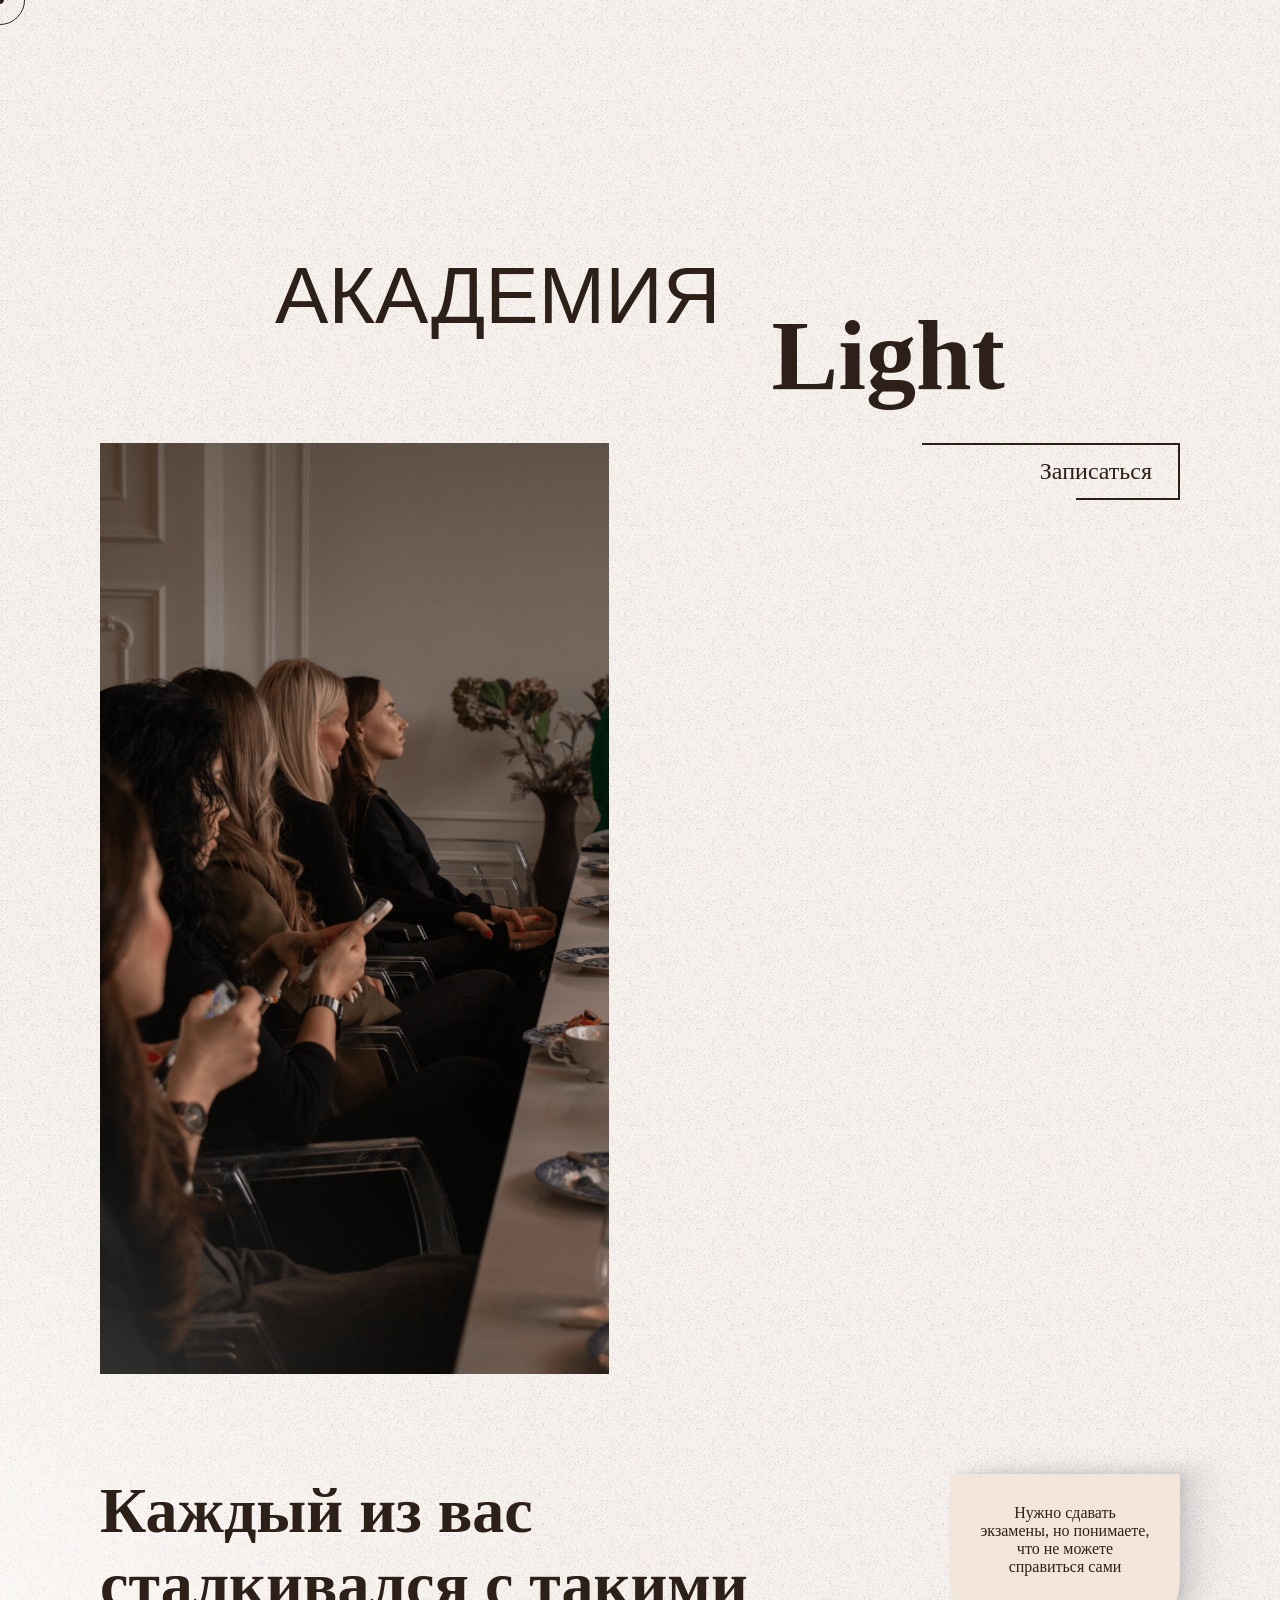
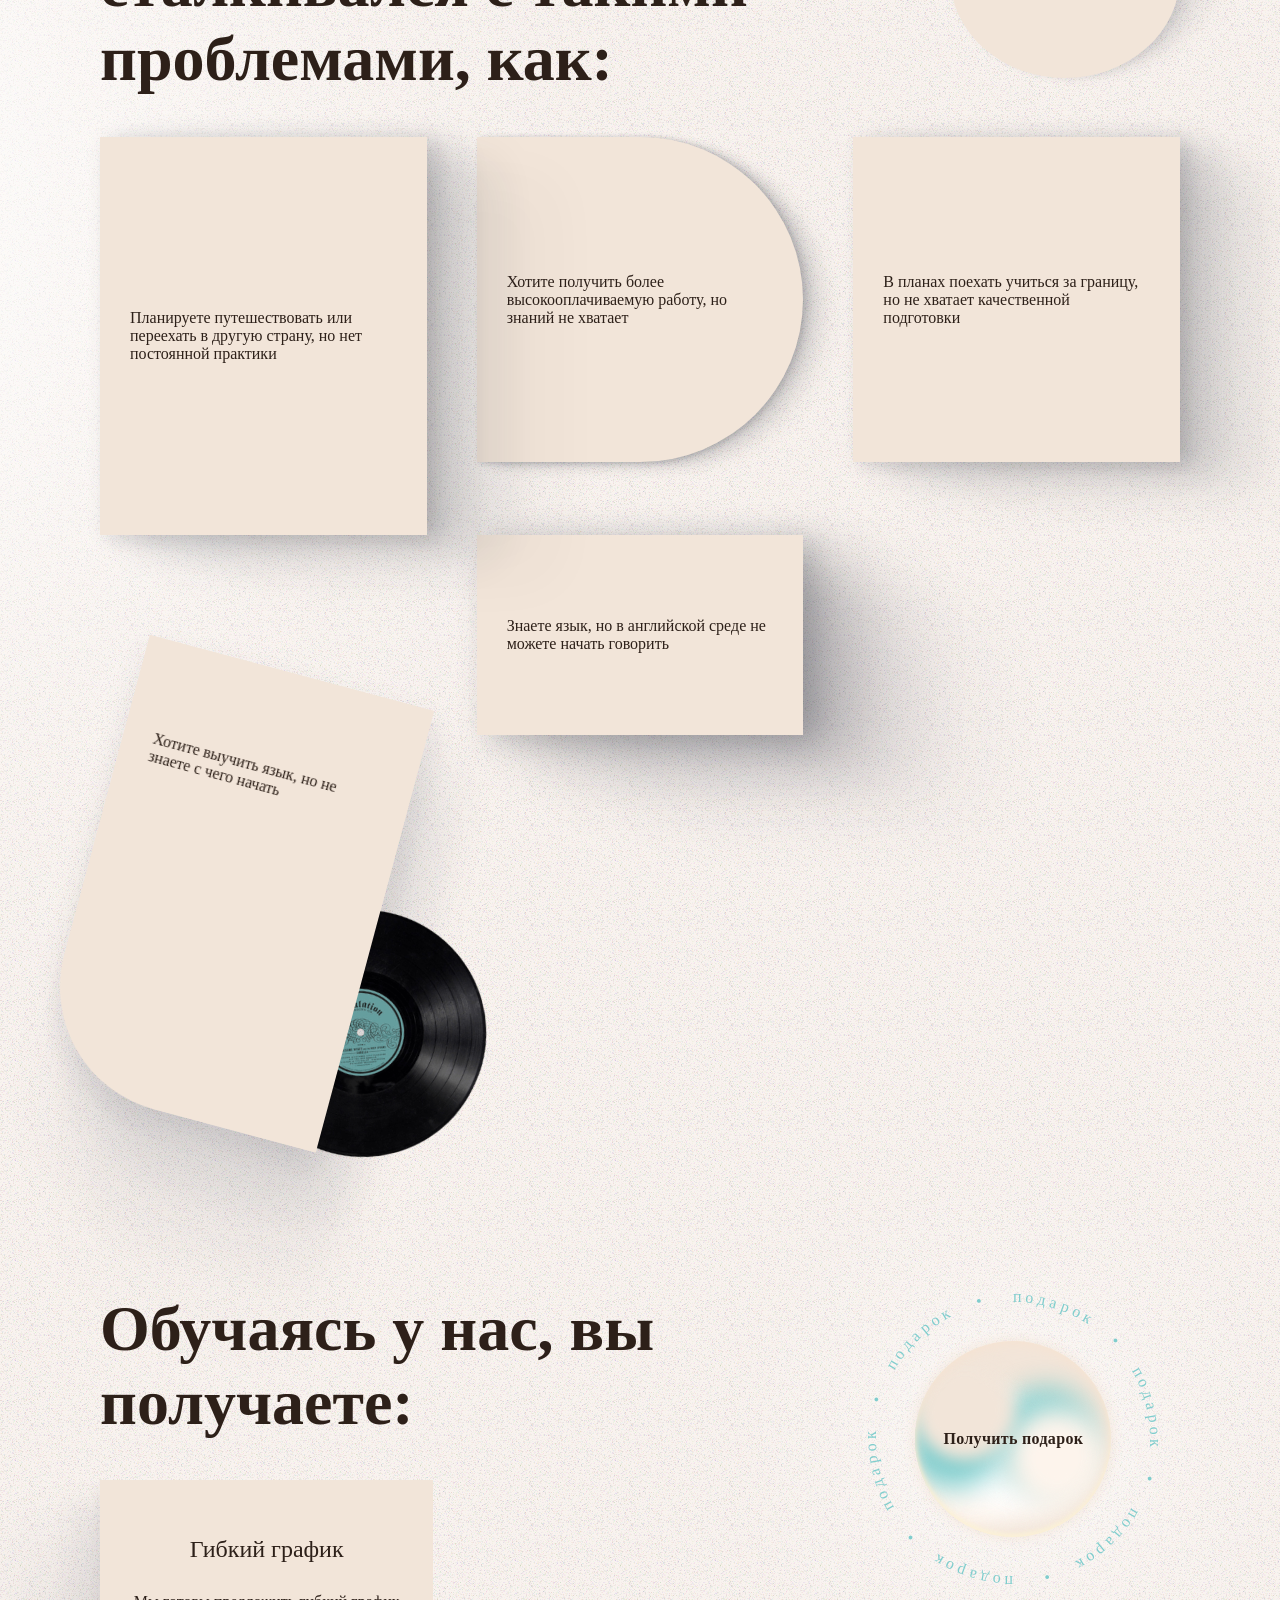
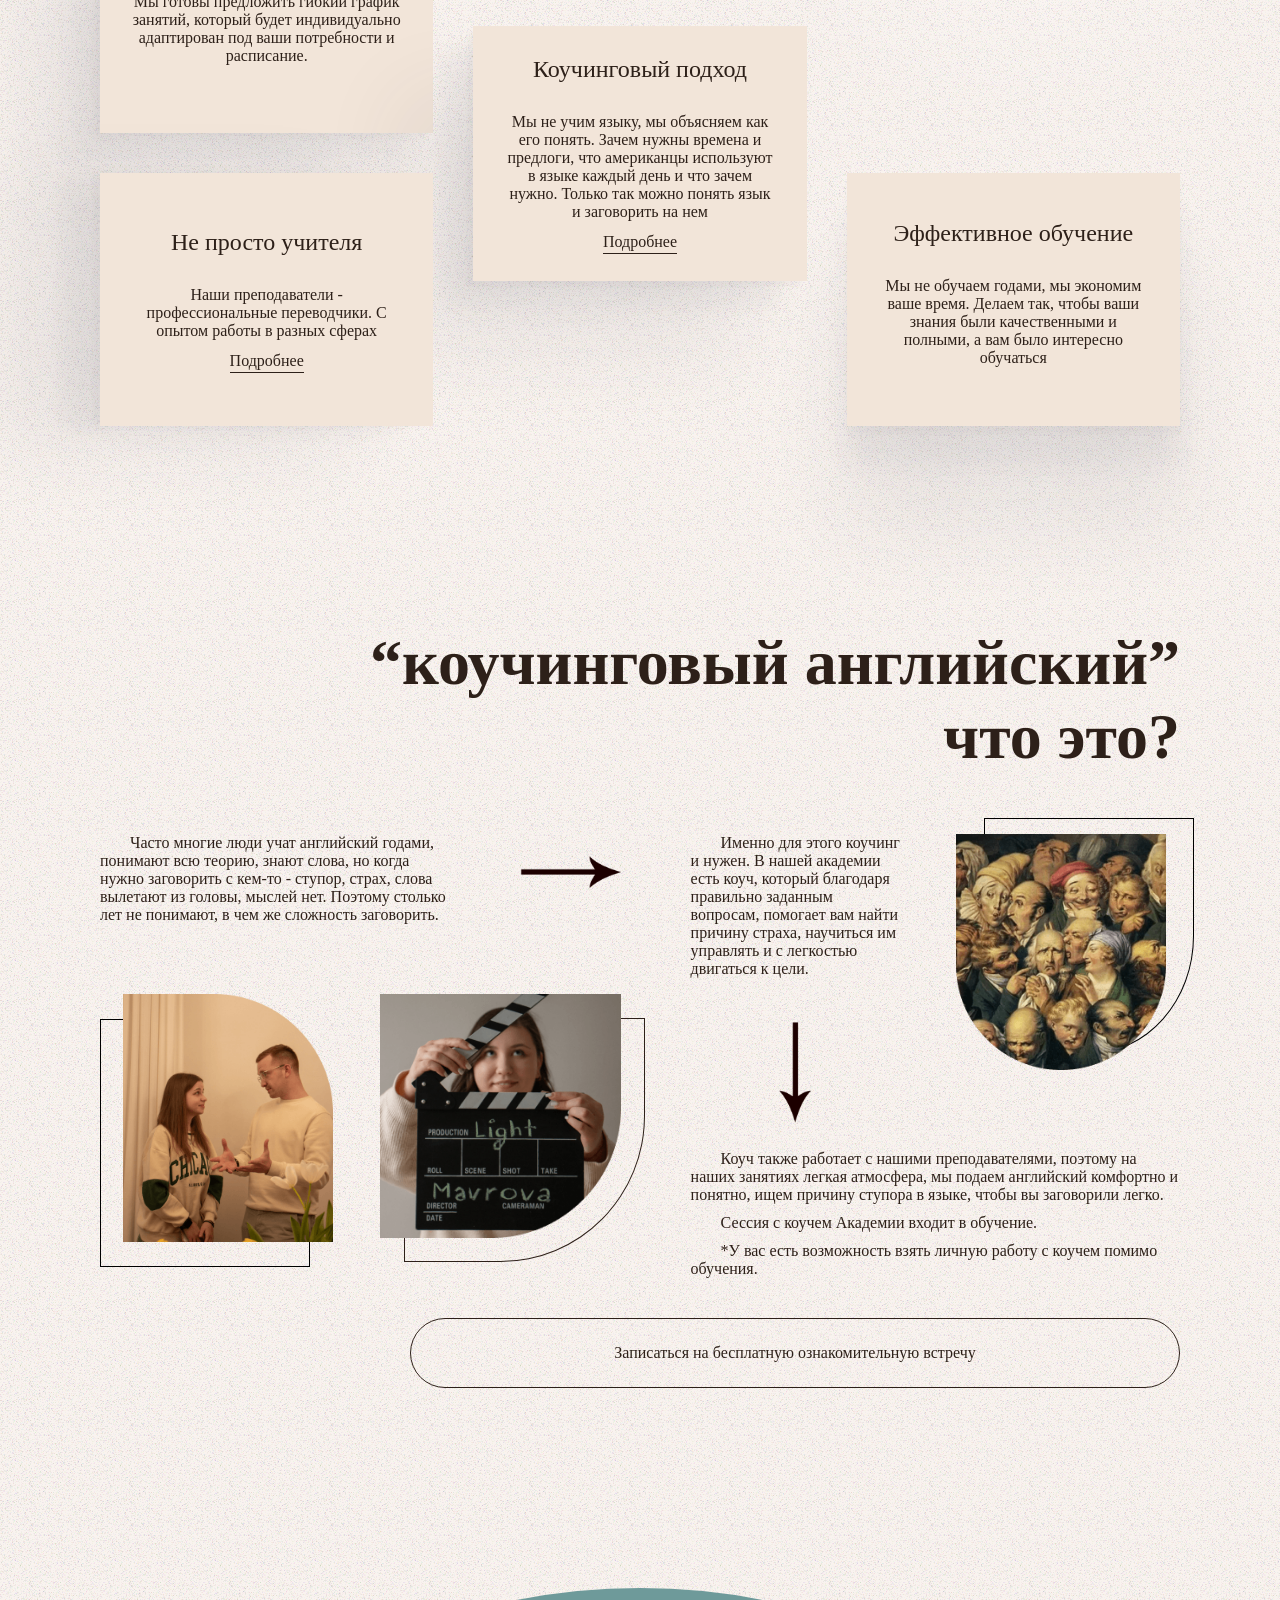
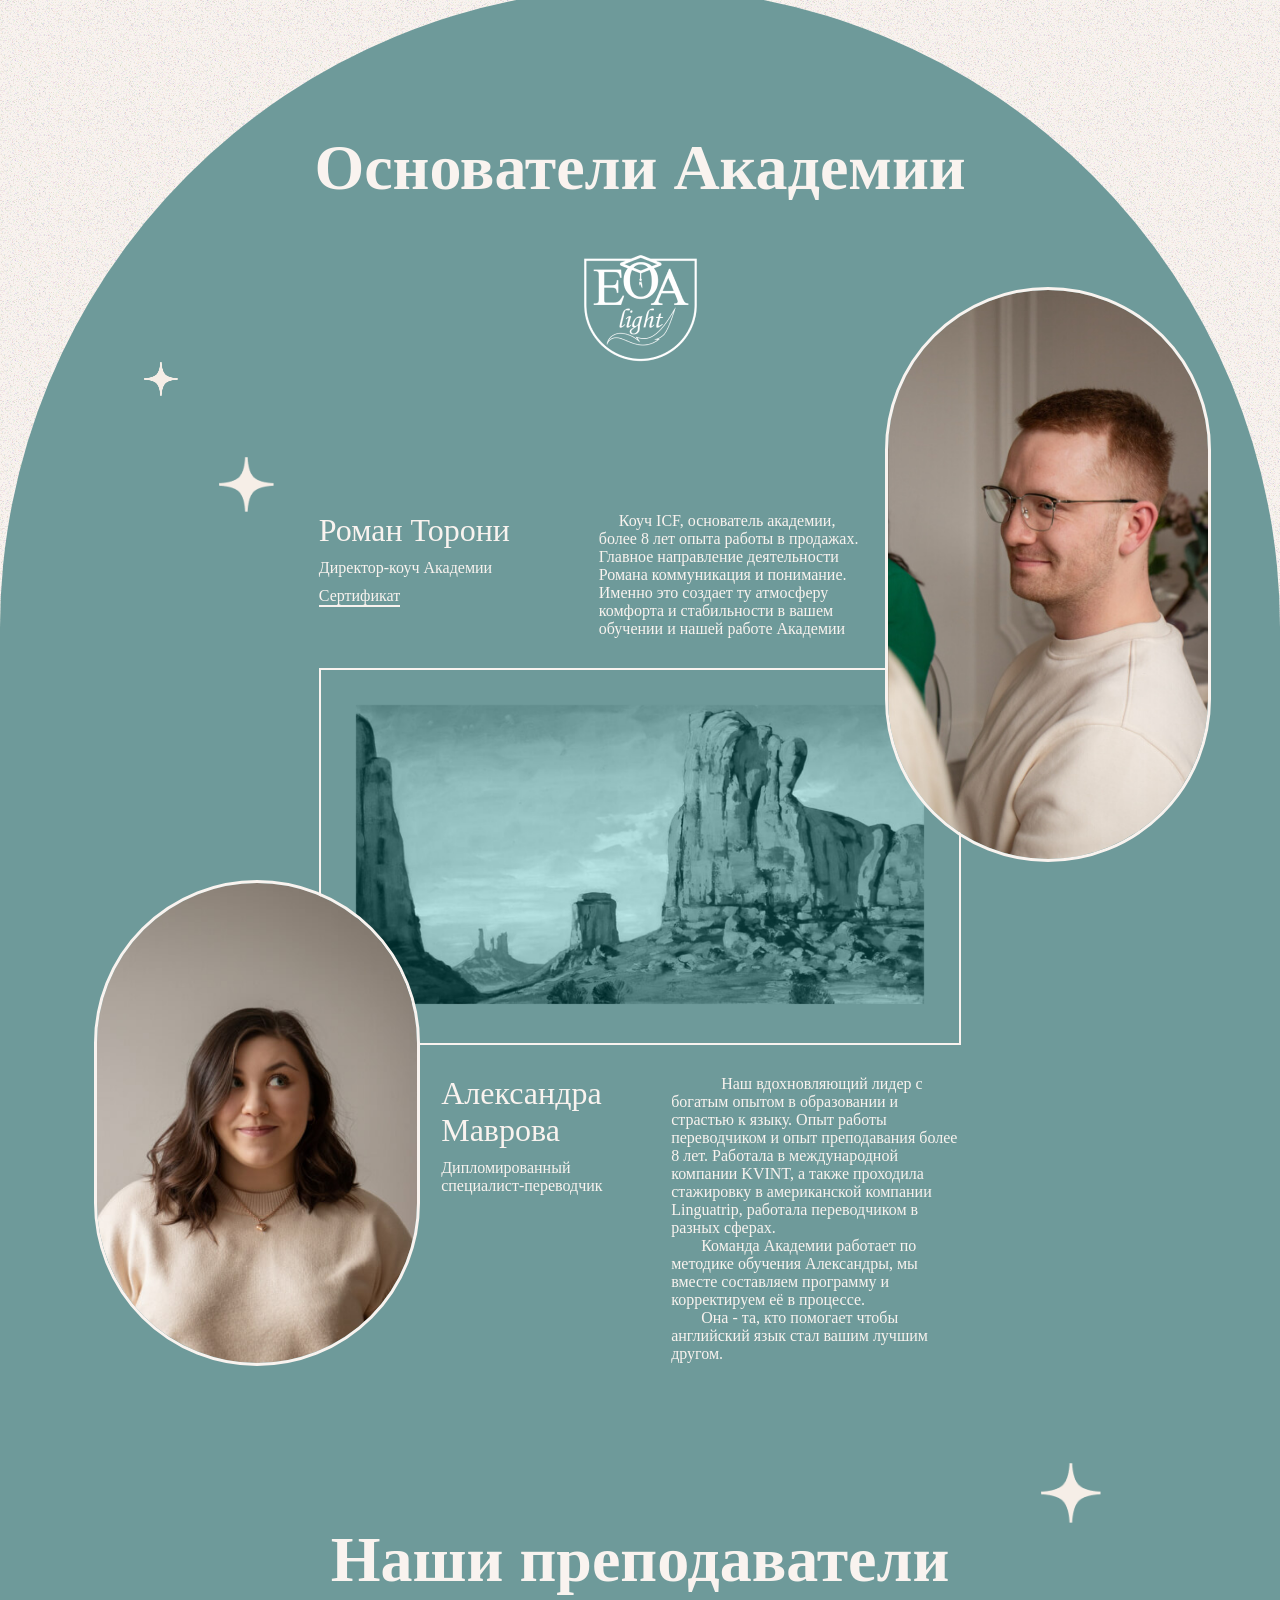
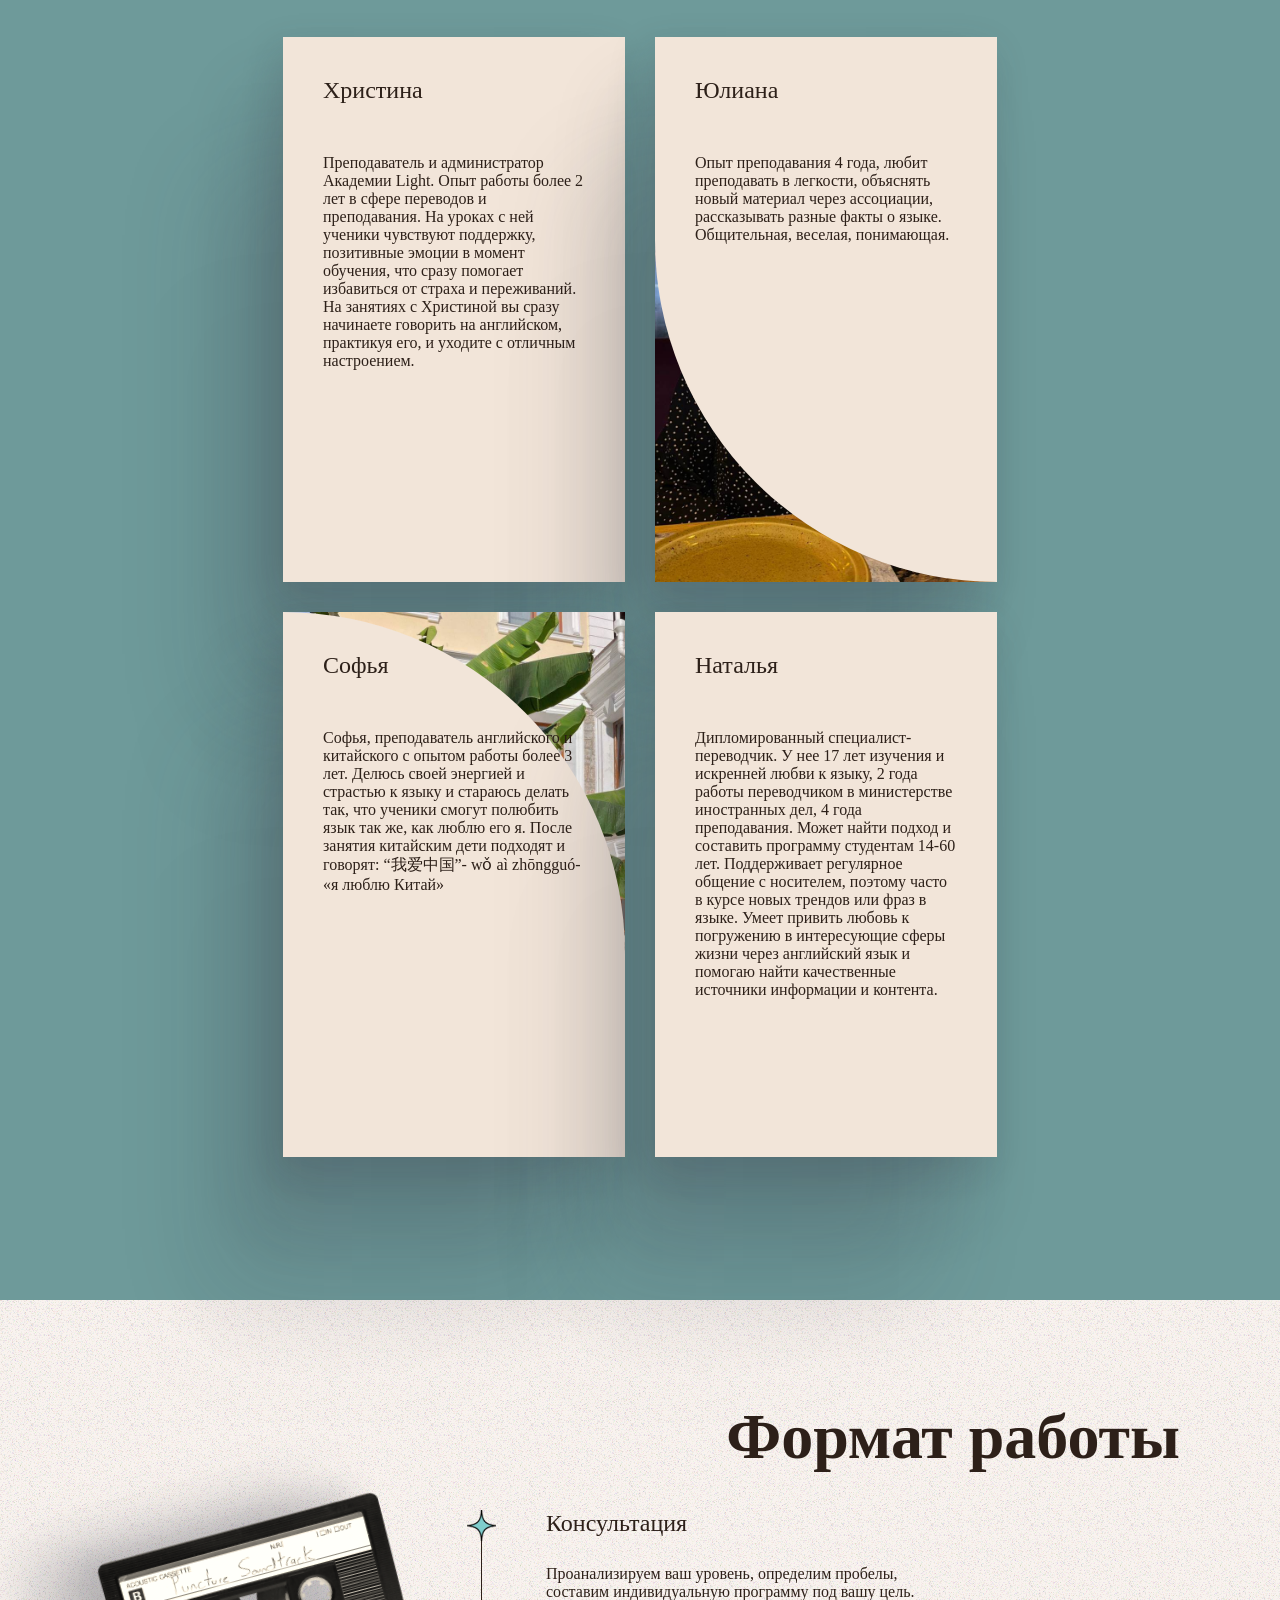
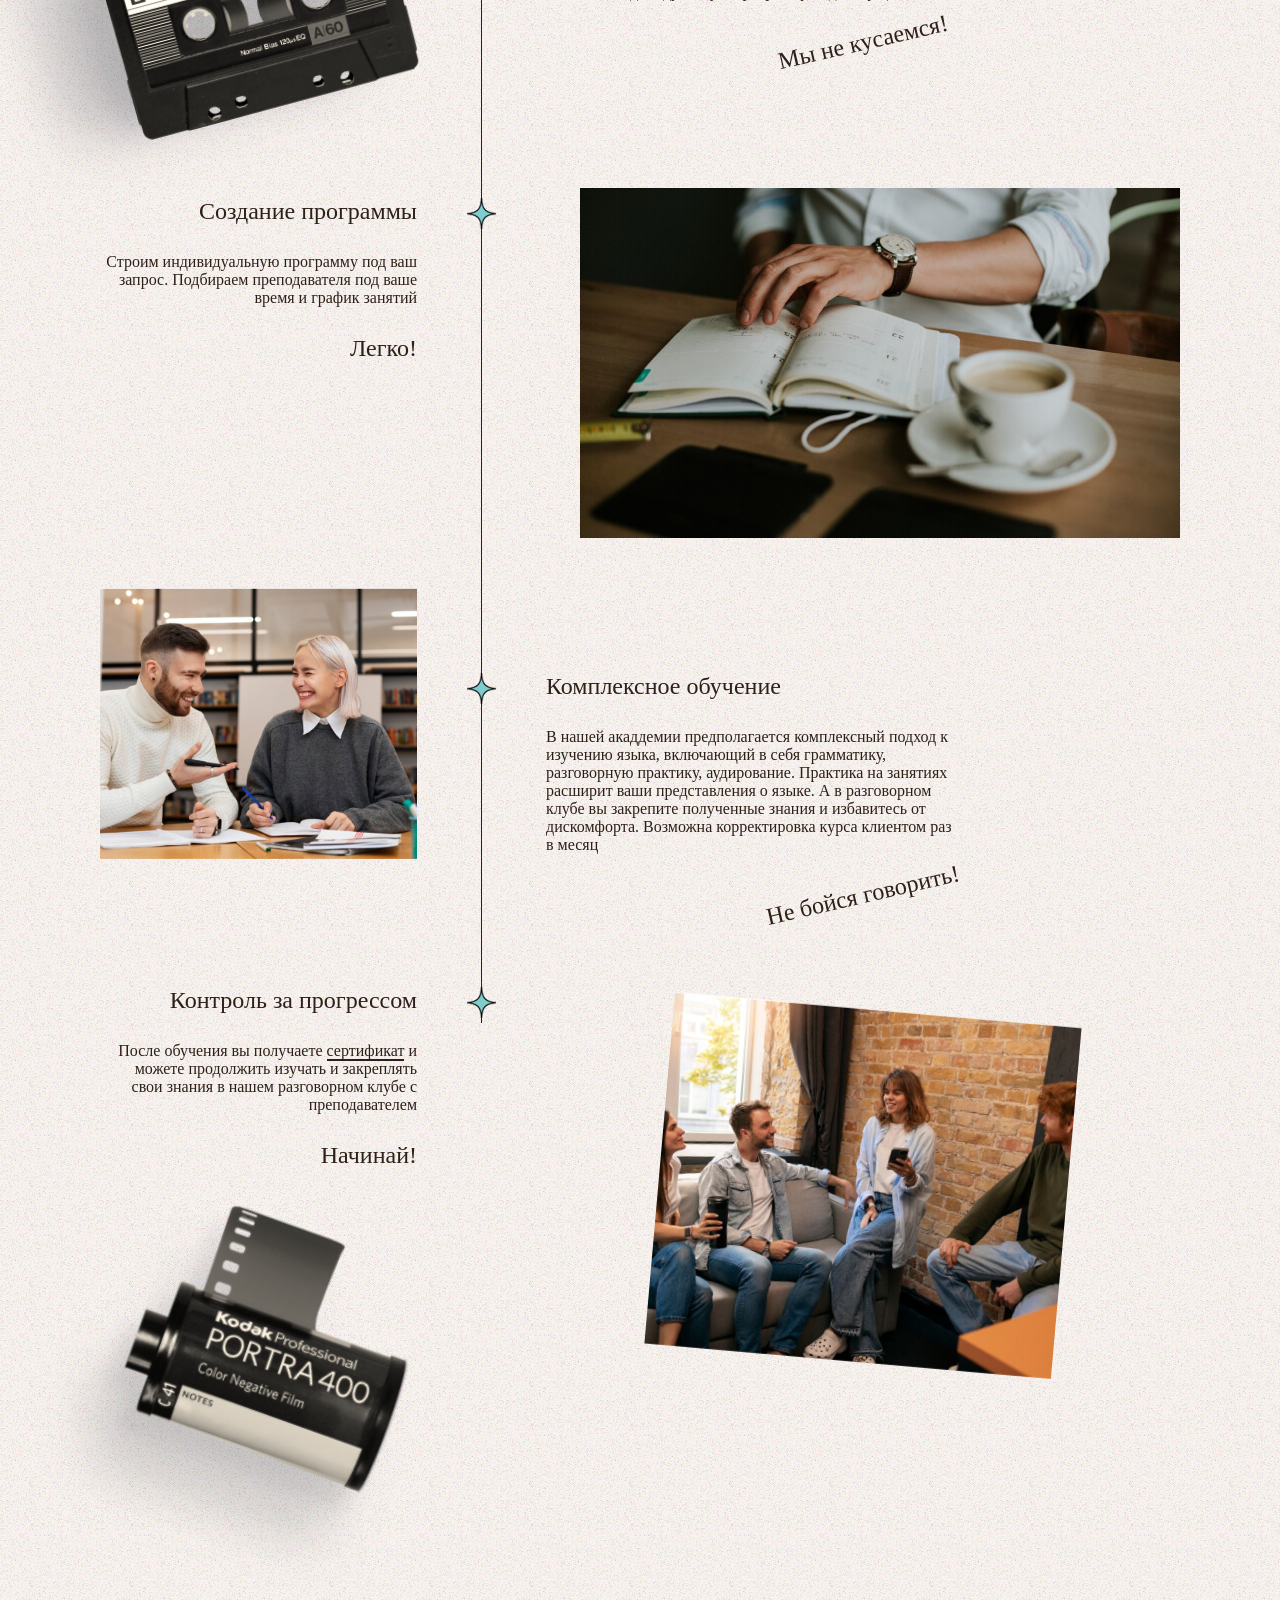
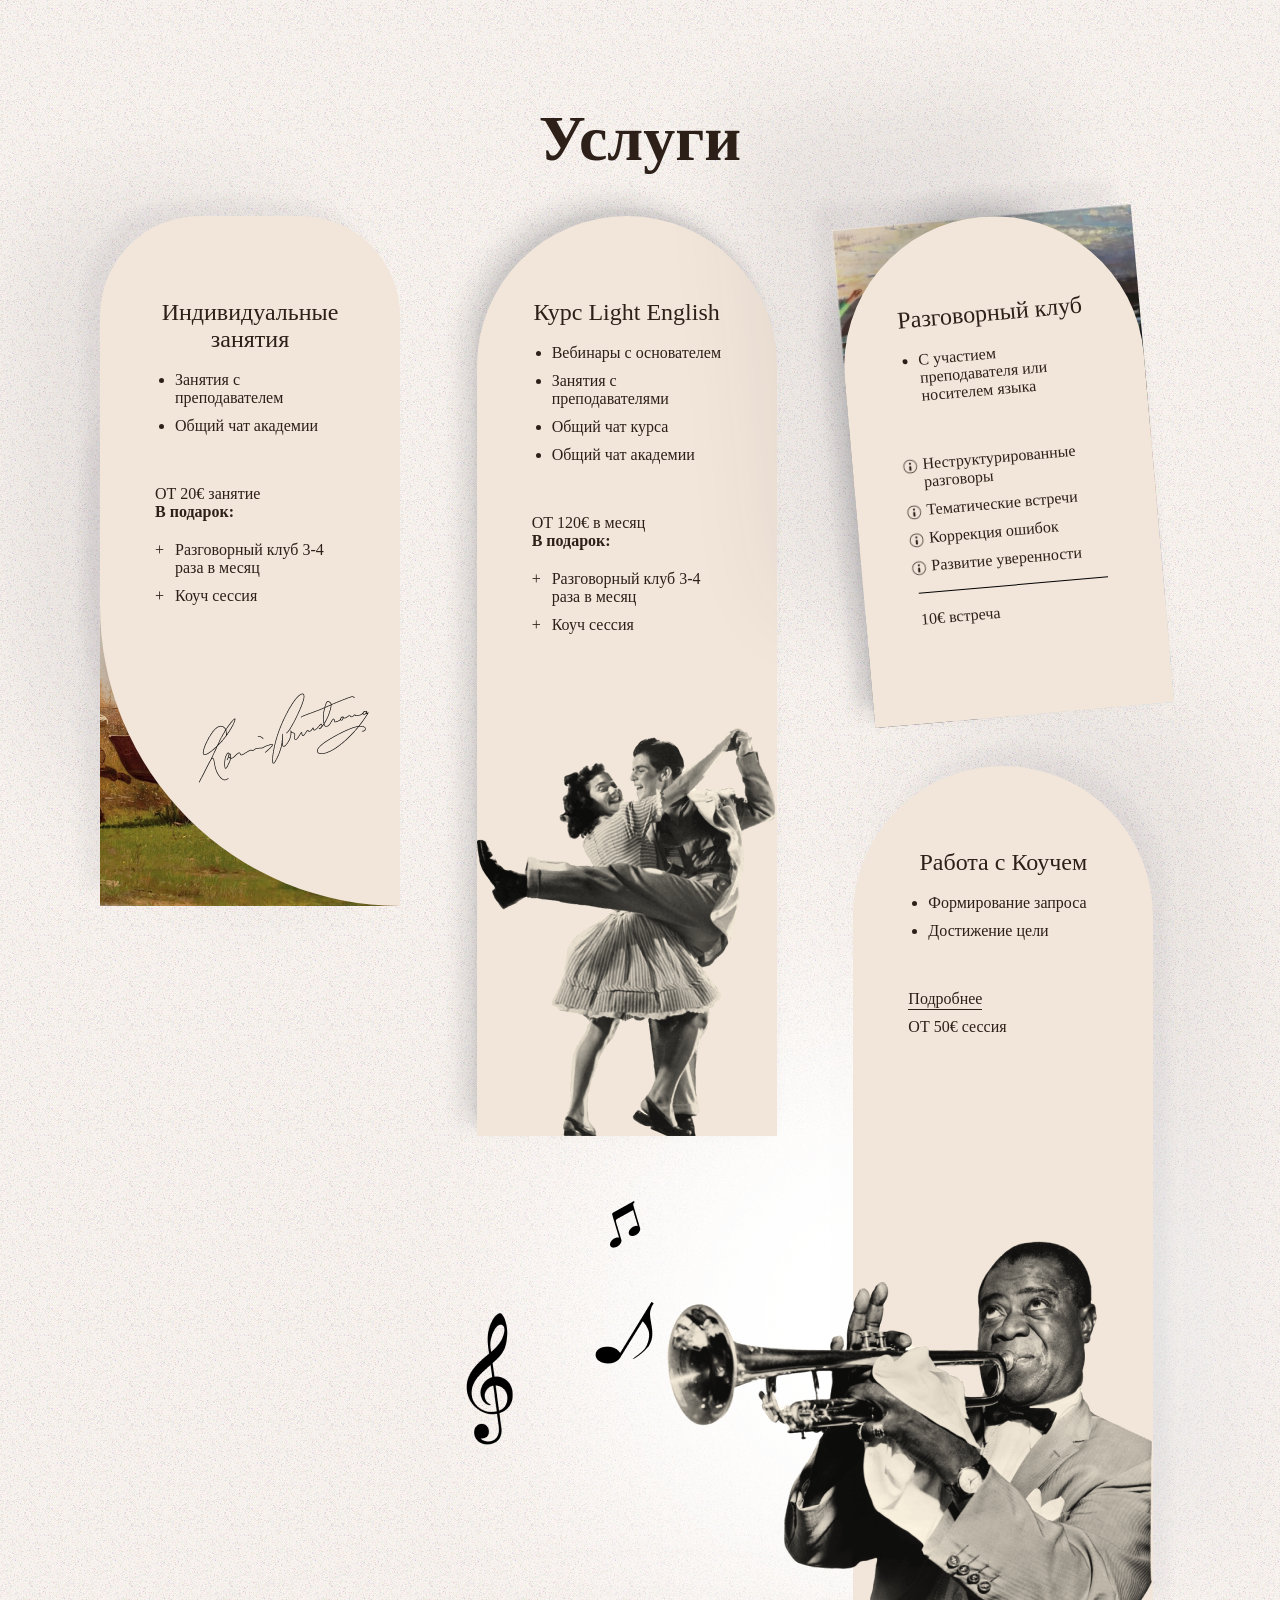
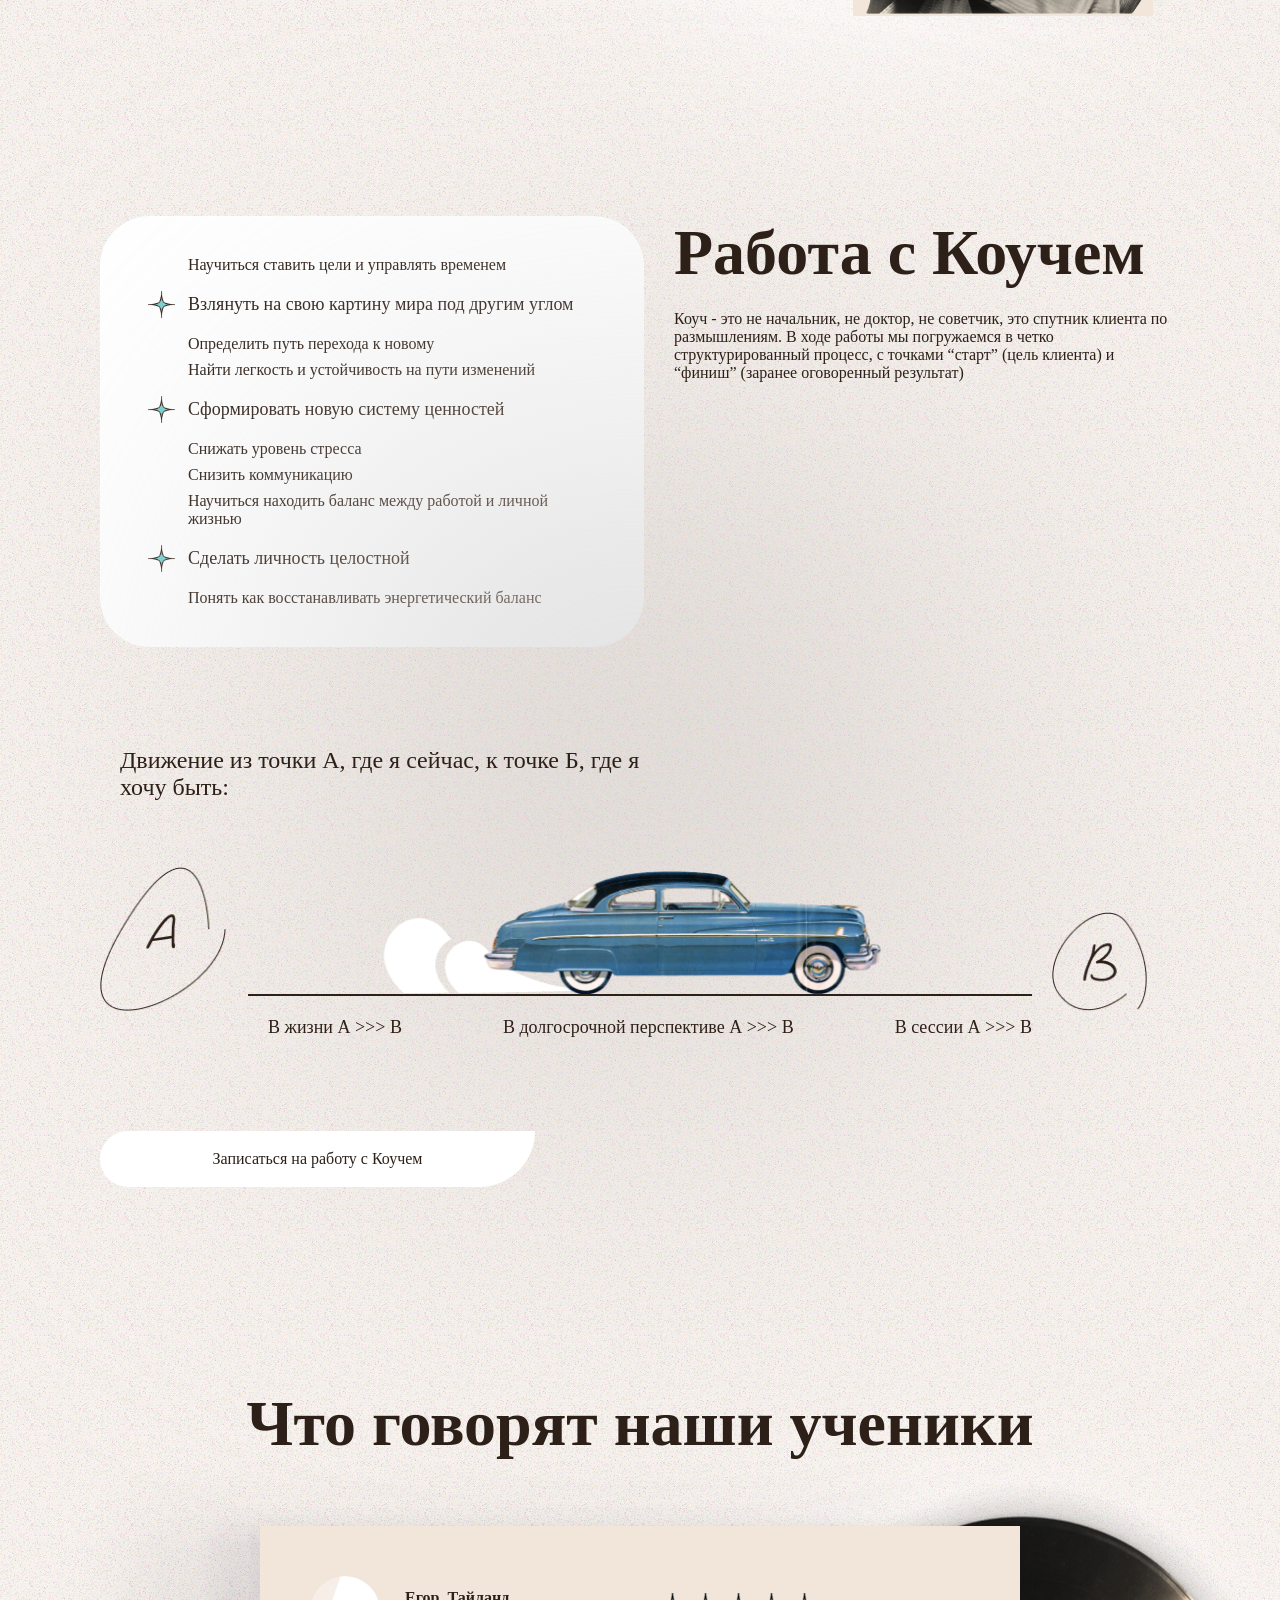
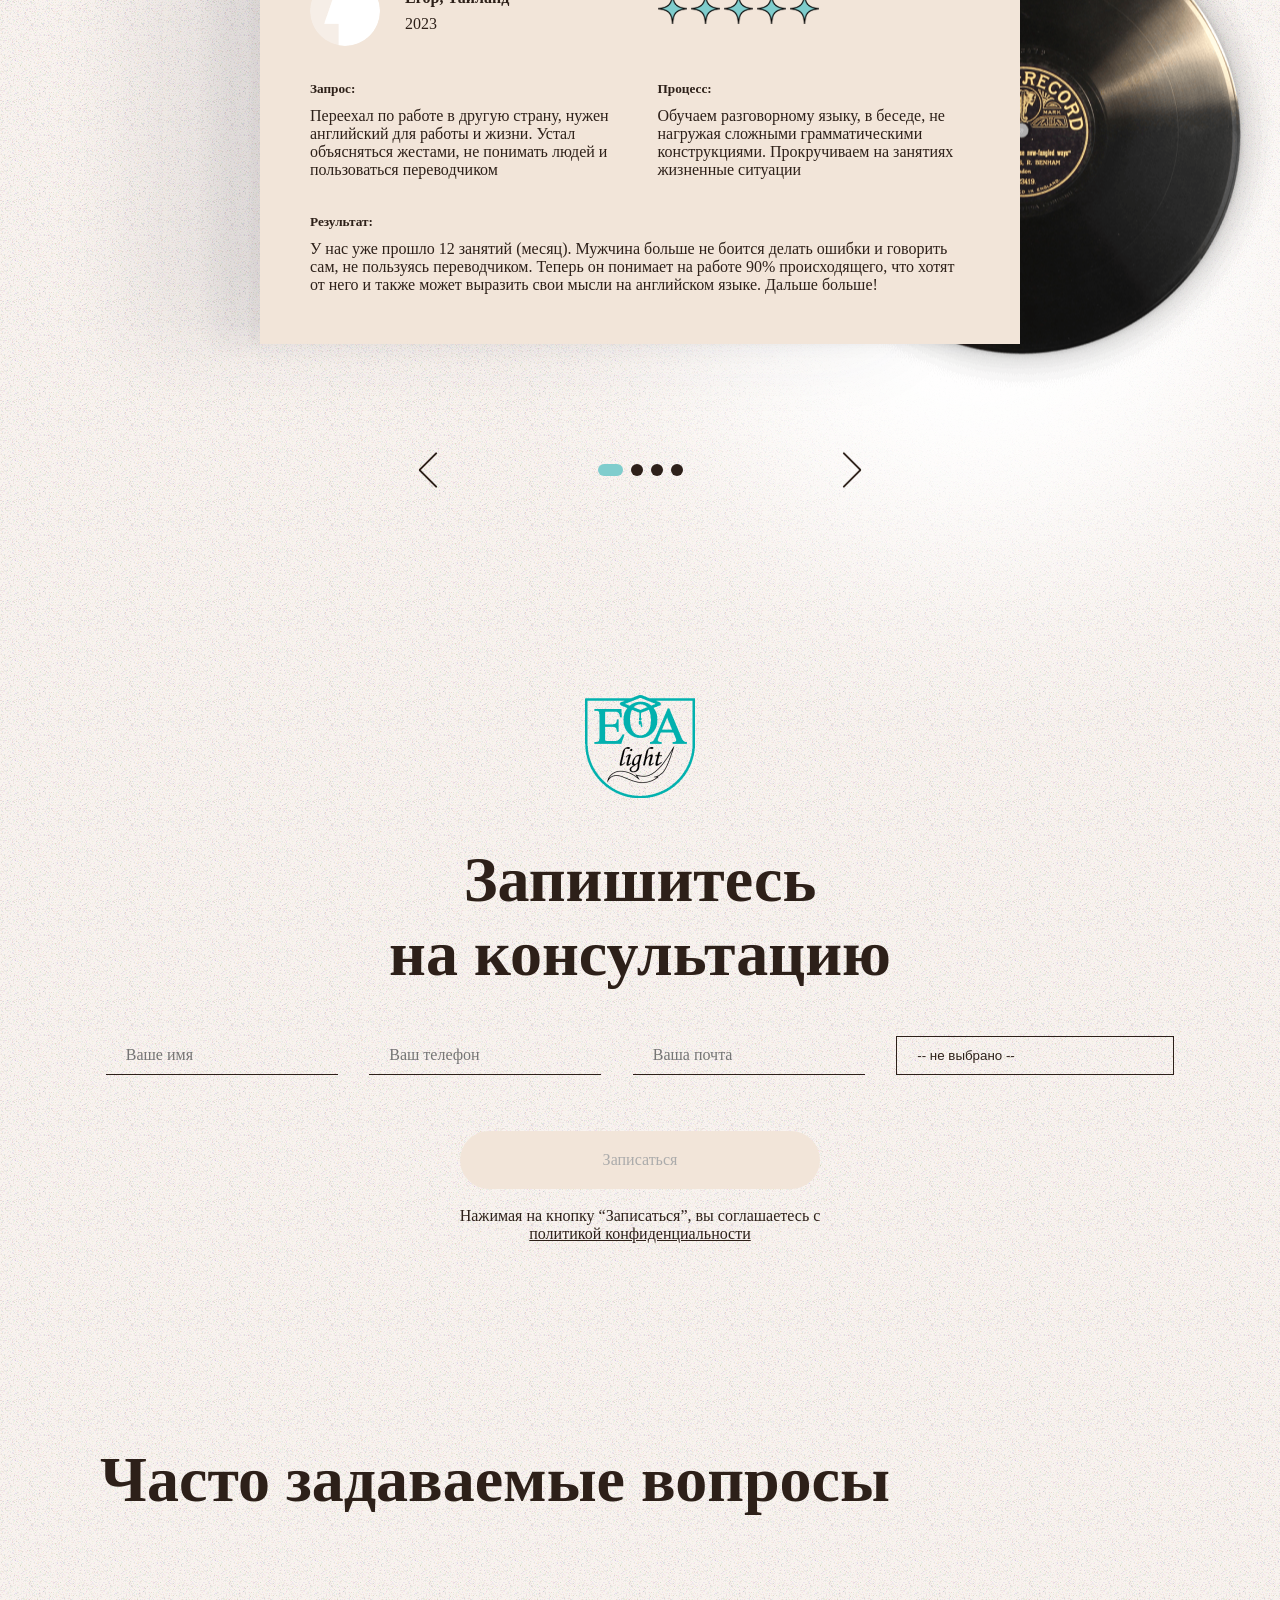
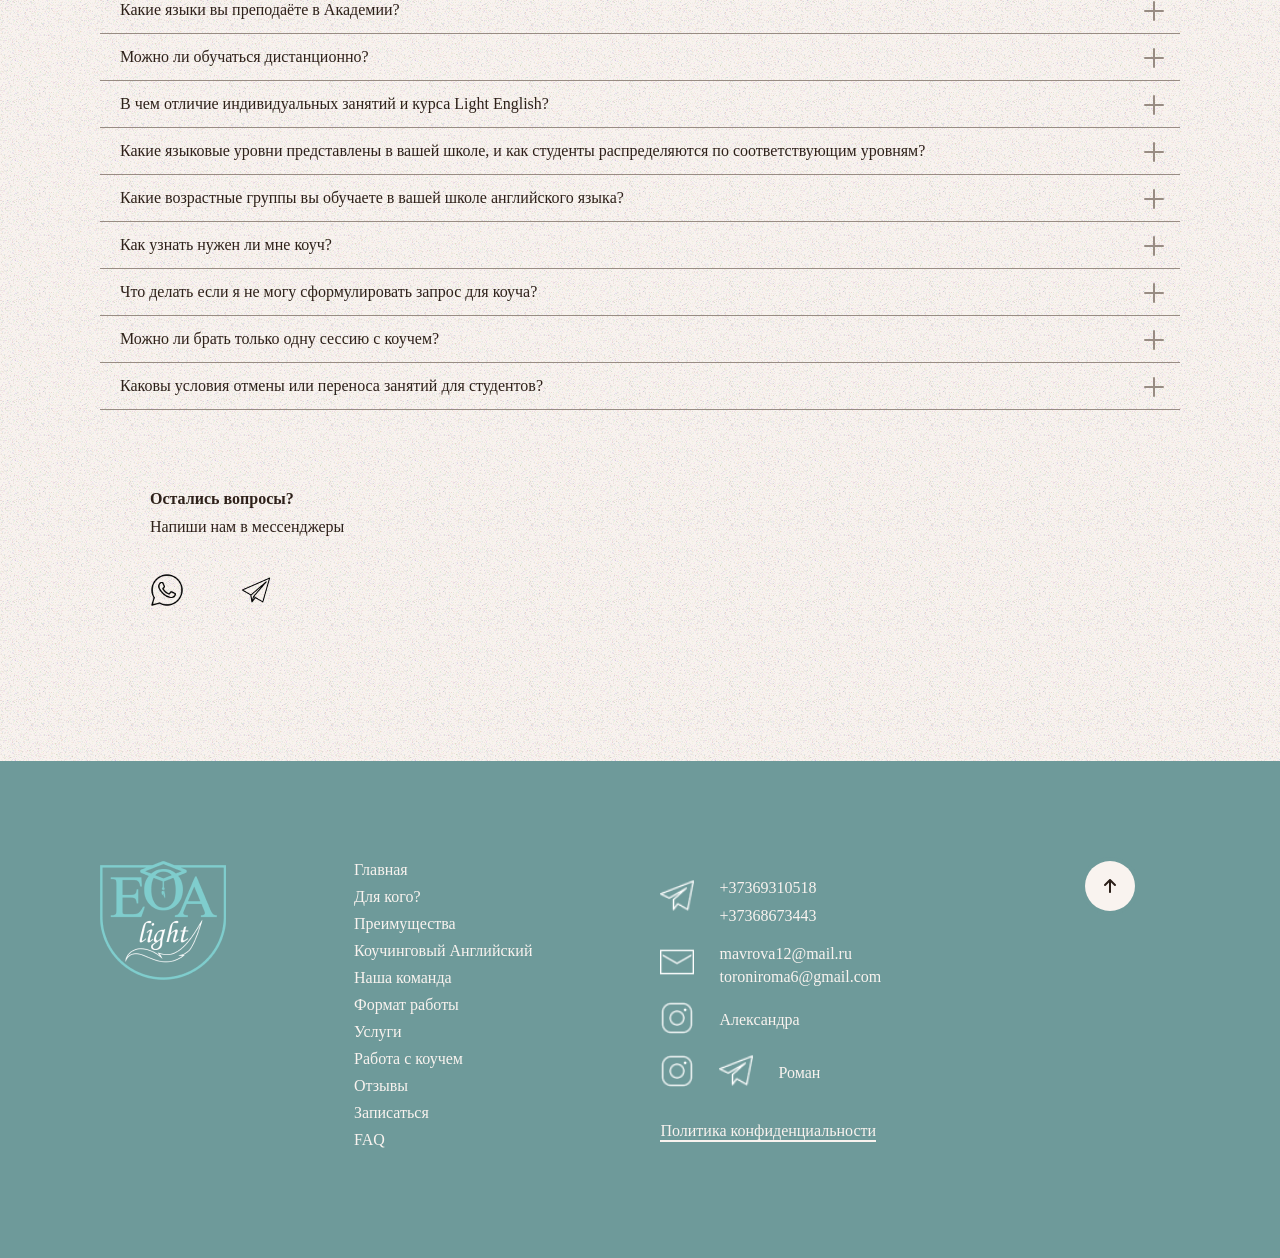
==== commit b1c9a514: "feat: add changes" ====
--- a/index.html
+++ b/index.html
@@ -808,6 +808,7 @@
     <input class="form__input" type="tel" id="phone" name="phone" placeholder="Ваш телефон" required>
     <input class="form__input" type="email" id="email" name="email" placeholder="Ваша почта" required>
     <select class="form__select" id="option" name="option" required>
+      <option class="form__option" value="no_change">-- не выбрано --</option>
       <option class="form__option" value="consultation">Консультация</option>
       <option class="form__option" value="course1">Хочу подарок</option>
       <option class="form__option" value="course1">Интересуют индивидуальные занятия</option>
@@ -913,6 +914,7 @@
     <input class="form__input" type="tel" id="phone" name="phone" placeholder="Ваш телефон" required>
     <input class="form__input" type="email" id="email" name="email" placeholder="Ваша почта" required>
     <select class="form__select" id="option" name="option" required>
+      <option class="form__option" value="no_change">-- не выбрано --</option>
       <option class="form__option" value="consultation">Консультация</option>
       <option class="form__option" value="course1">Хочу подарок</option>
       <option class="form__option" value="course1">Интересуют индивидуальные занятия</option>
--- a/css/index.css
+++ b/css/index.css
@@ -3878,6 +3878,11 @@
 
 a {
   color: inherit;
+  cursor: none;
+}
+
+button {
+  cursor: none;
 }
 
 button,
@@ -8176,6 +8181,11 @@
 
 a {
   color: inherit;
+  cursor: none;
+}
+
+button {
+  cursor: none;
 }
 
 button,
@@ -11809,4 +11819,4 @@
     width: auto;
   }
 }
-/*# sourceMappingURL=[data-uri] */
+/*# sourceMappingURL=[data-uri]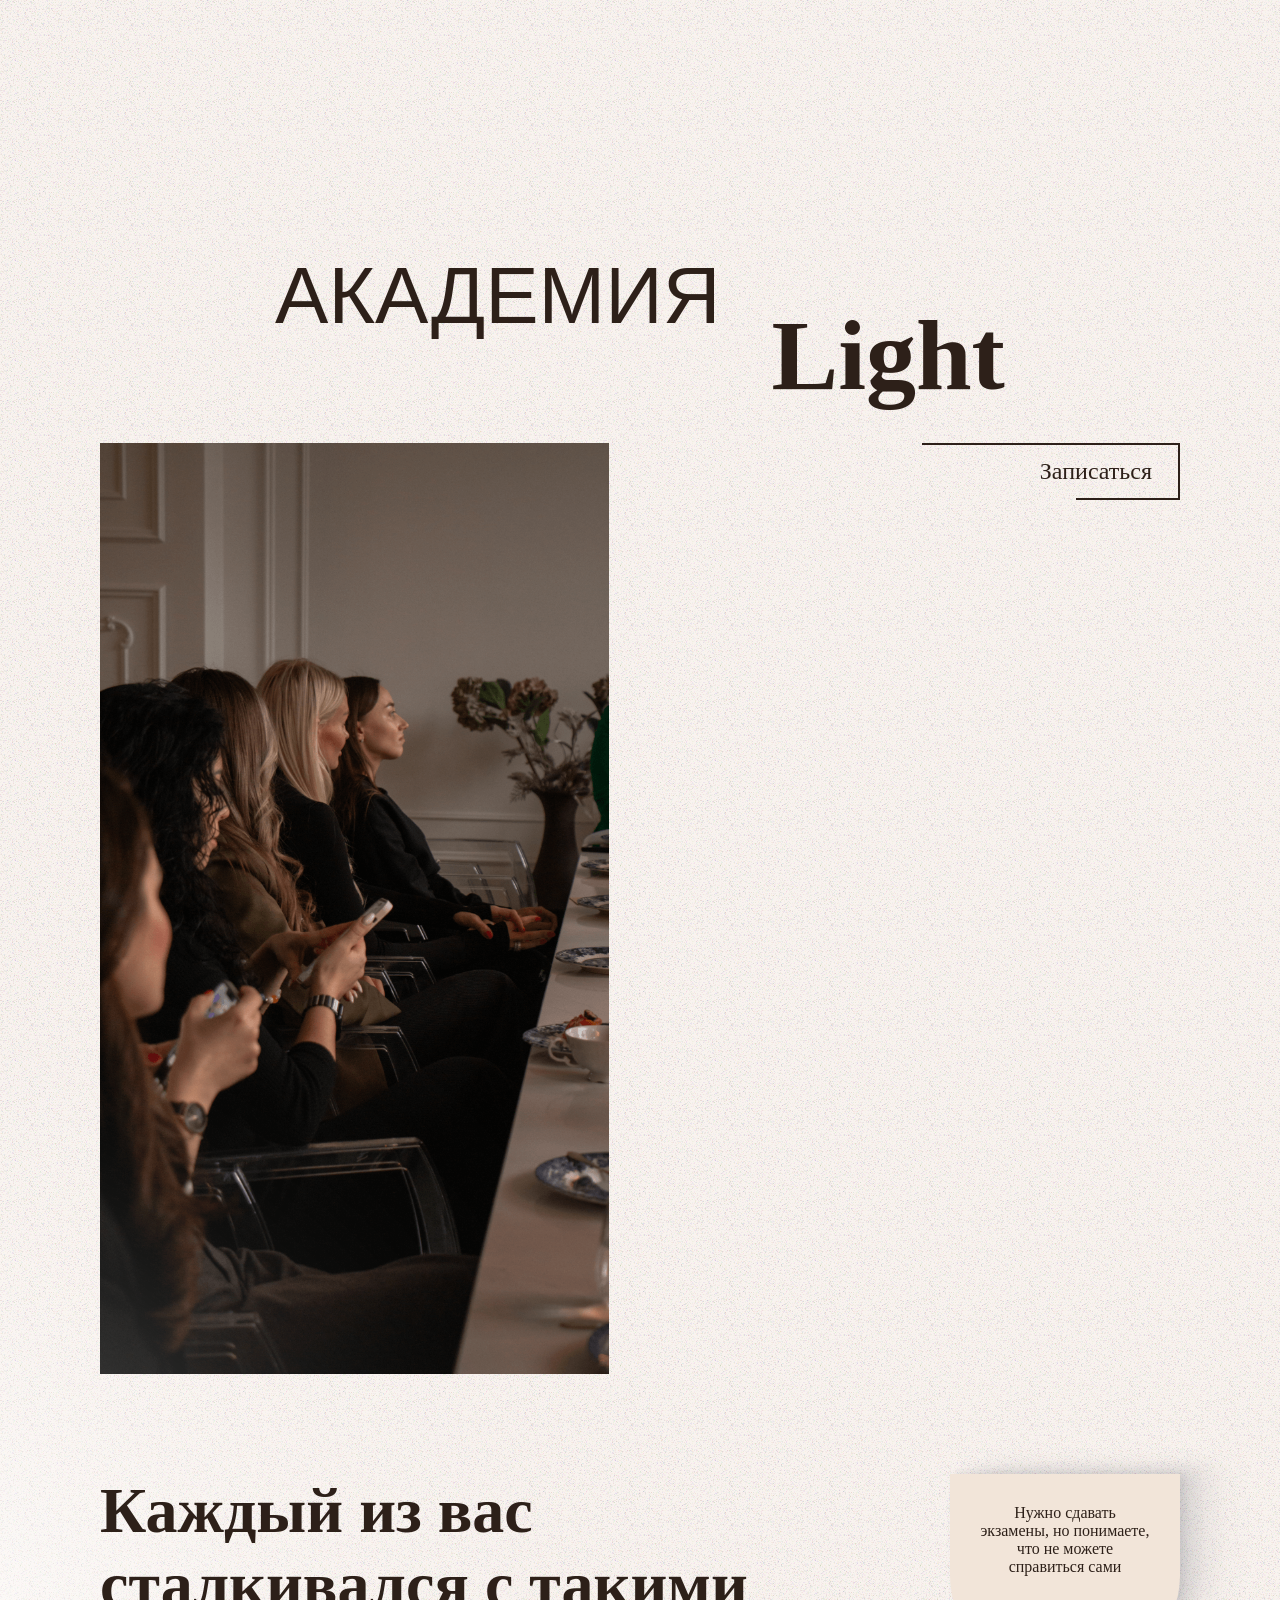
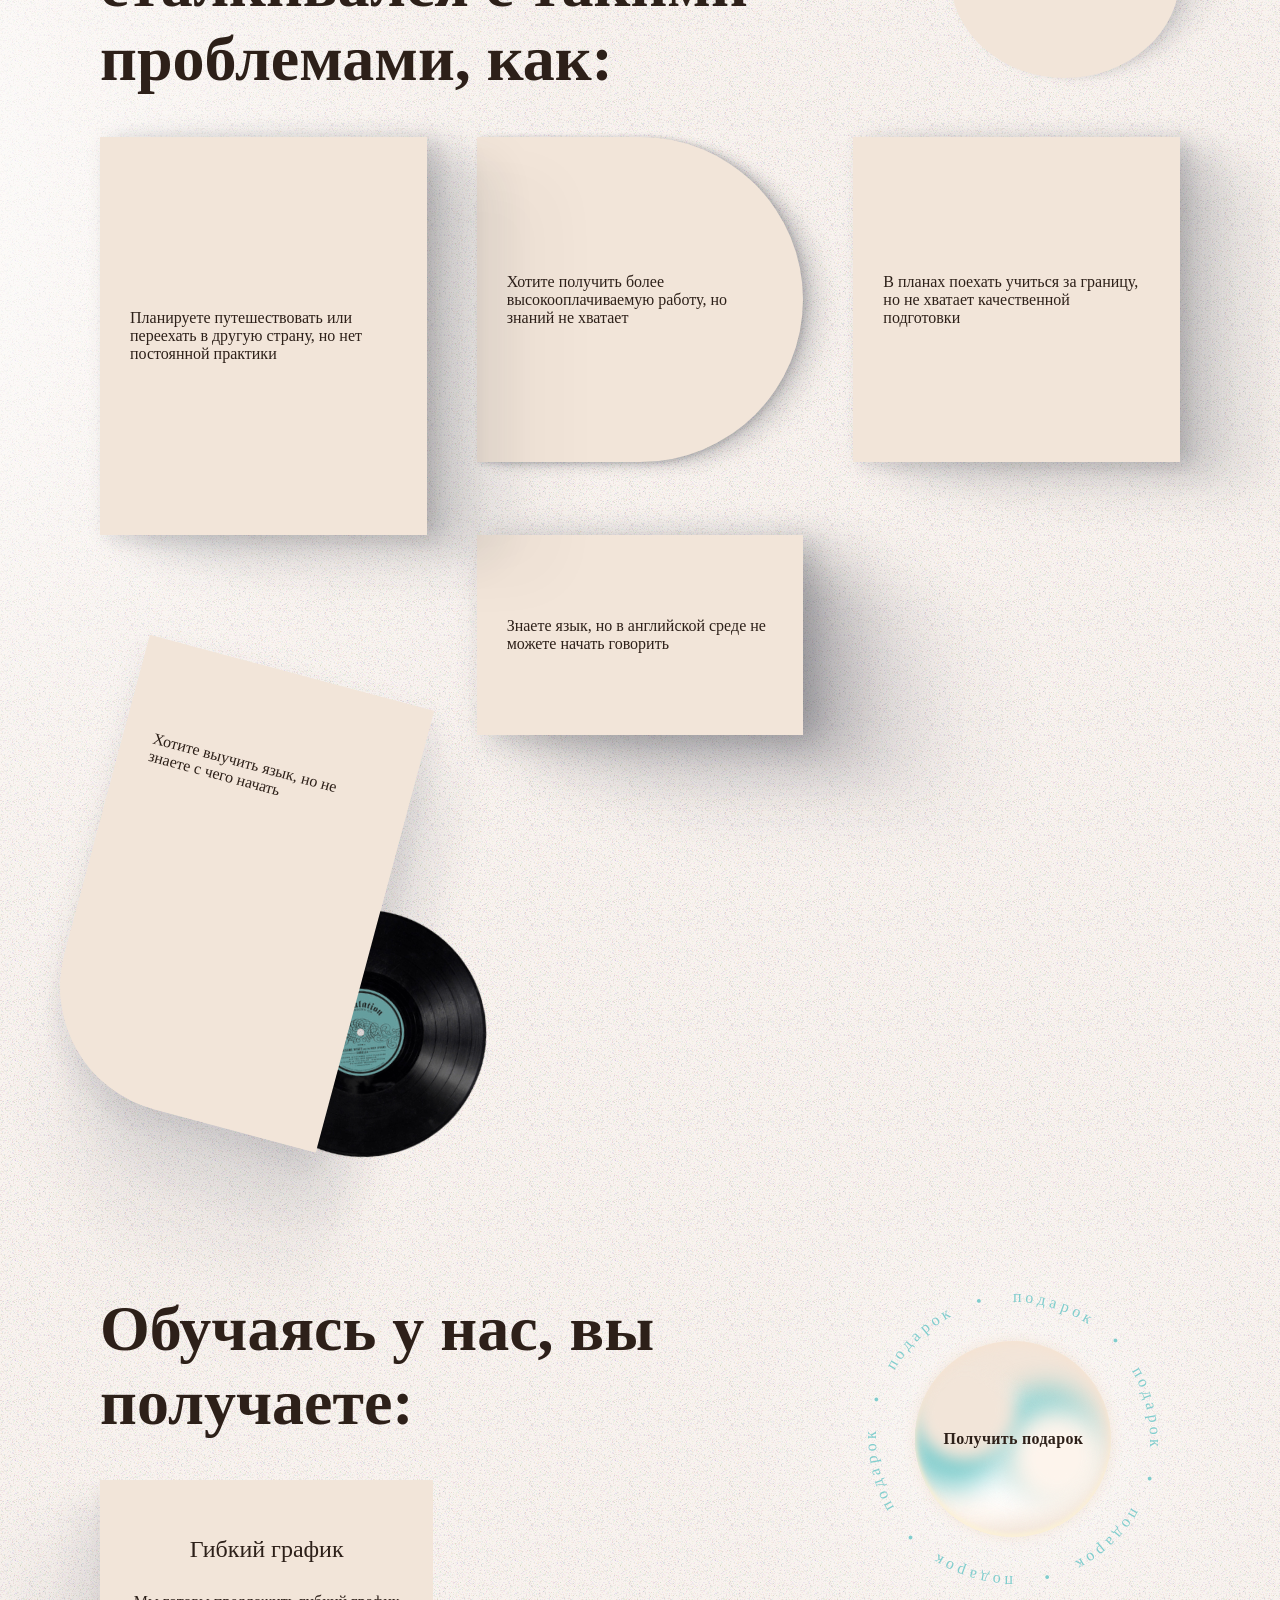
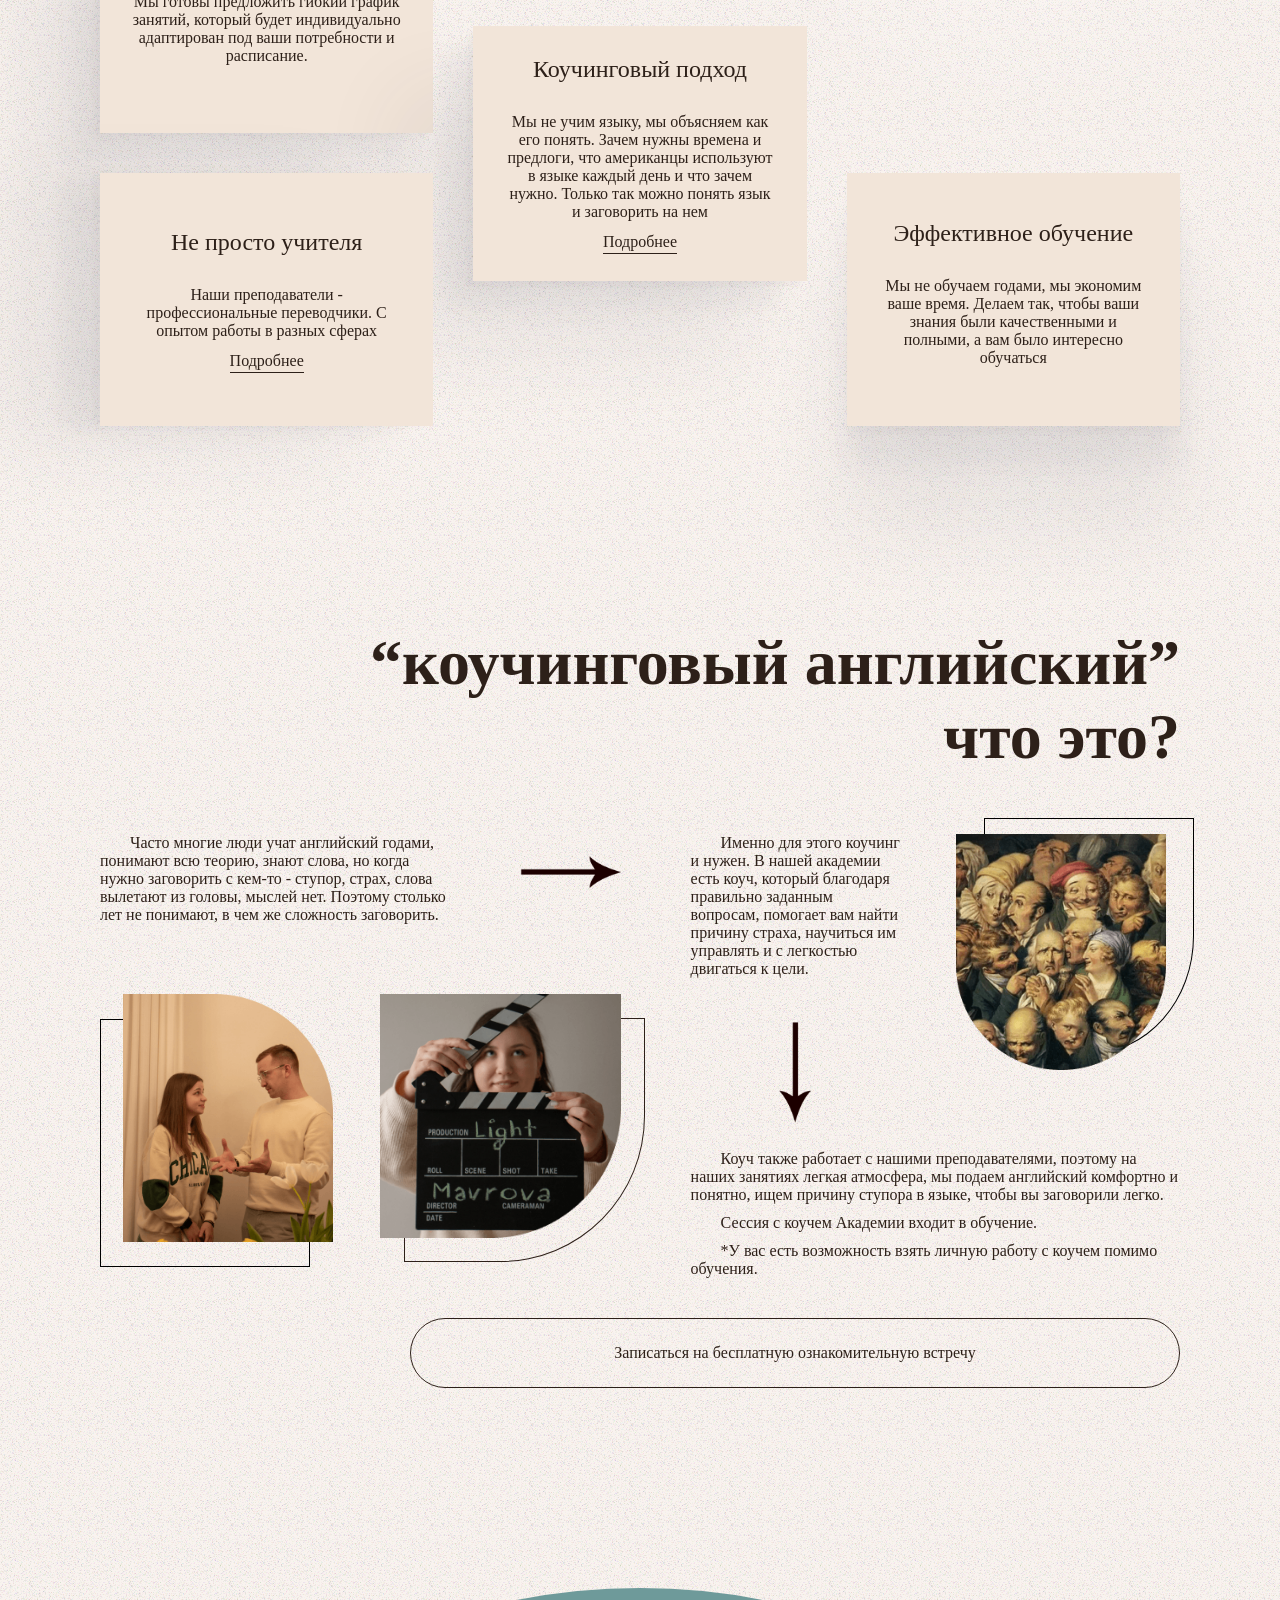
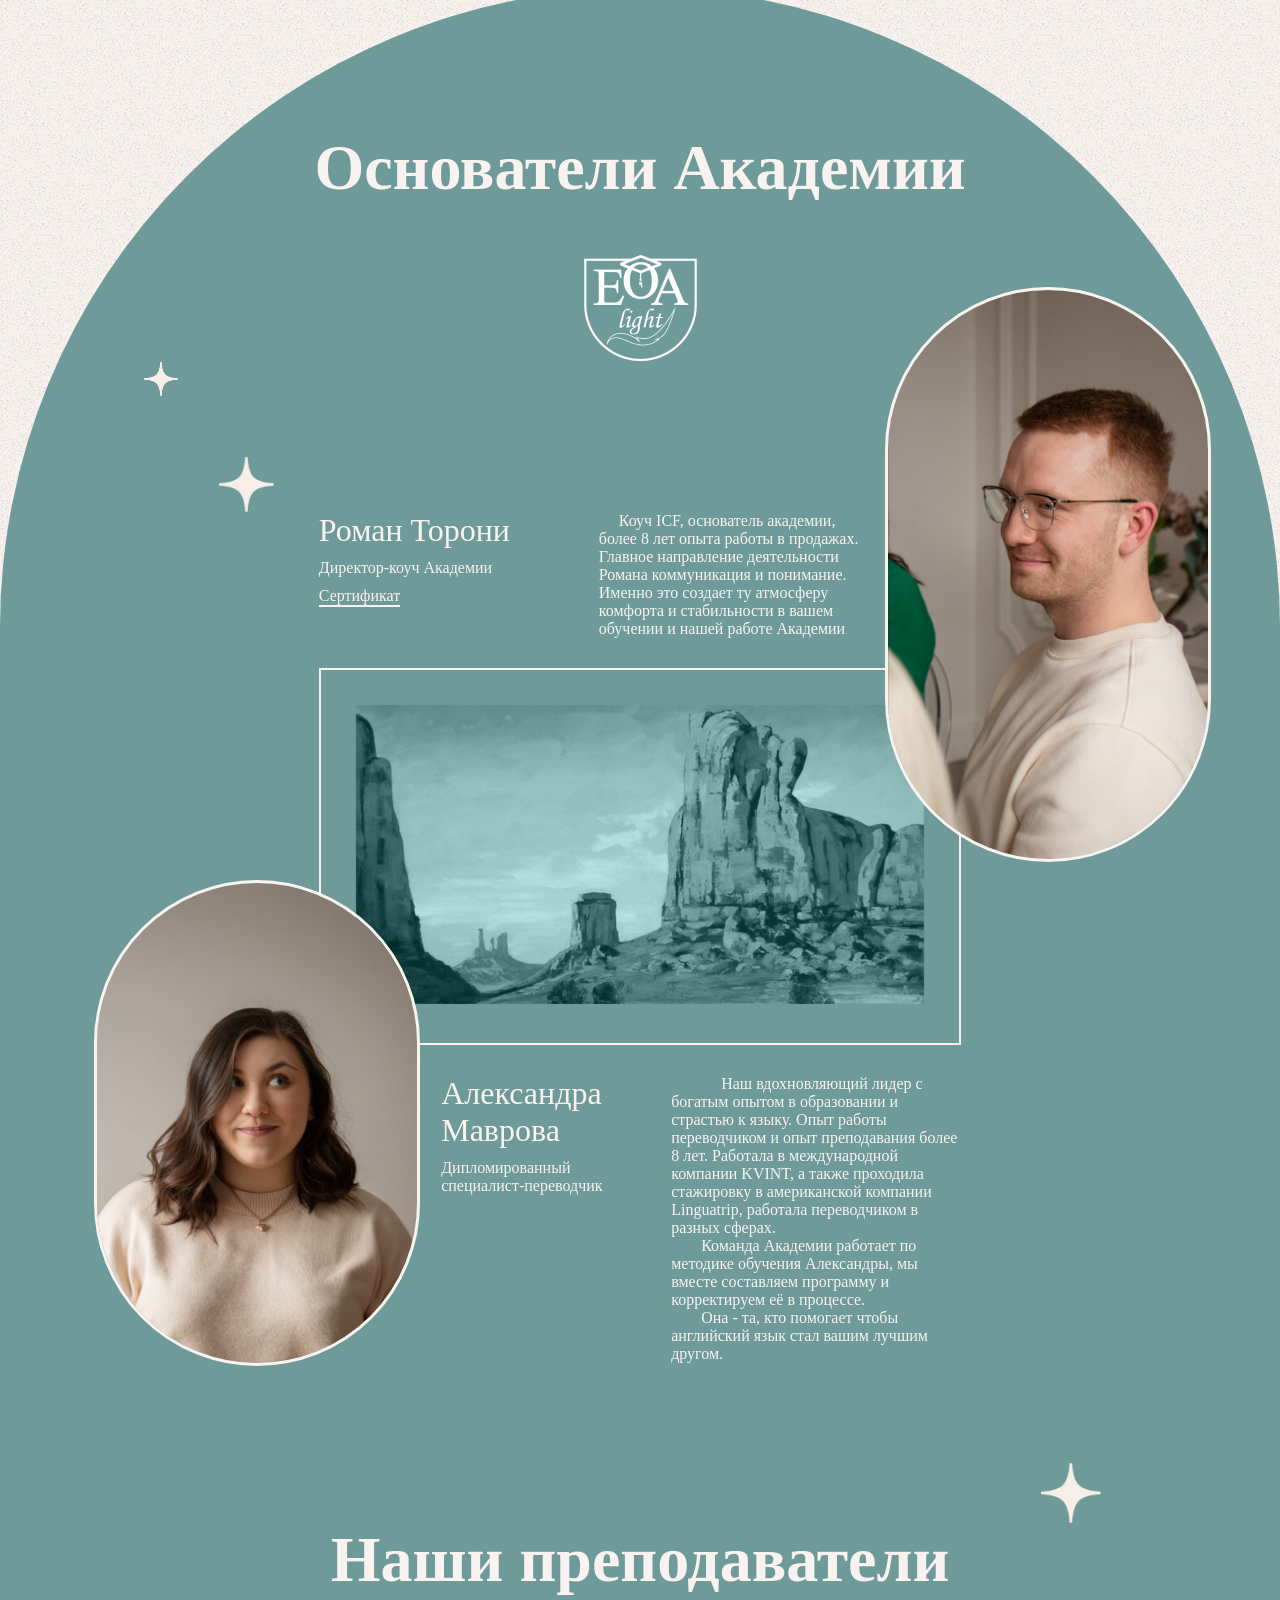
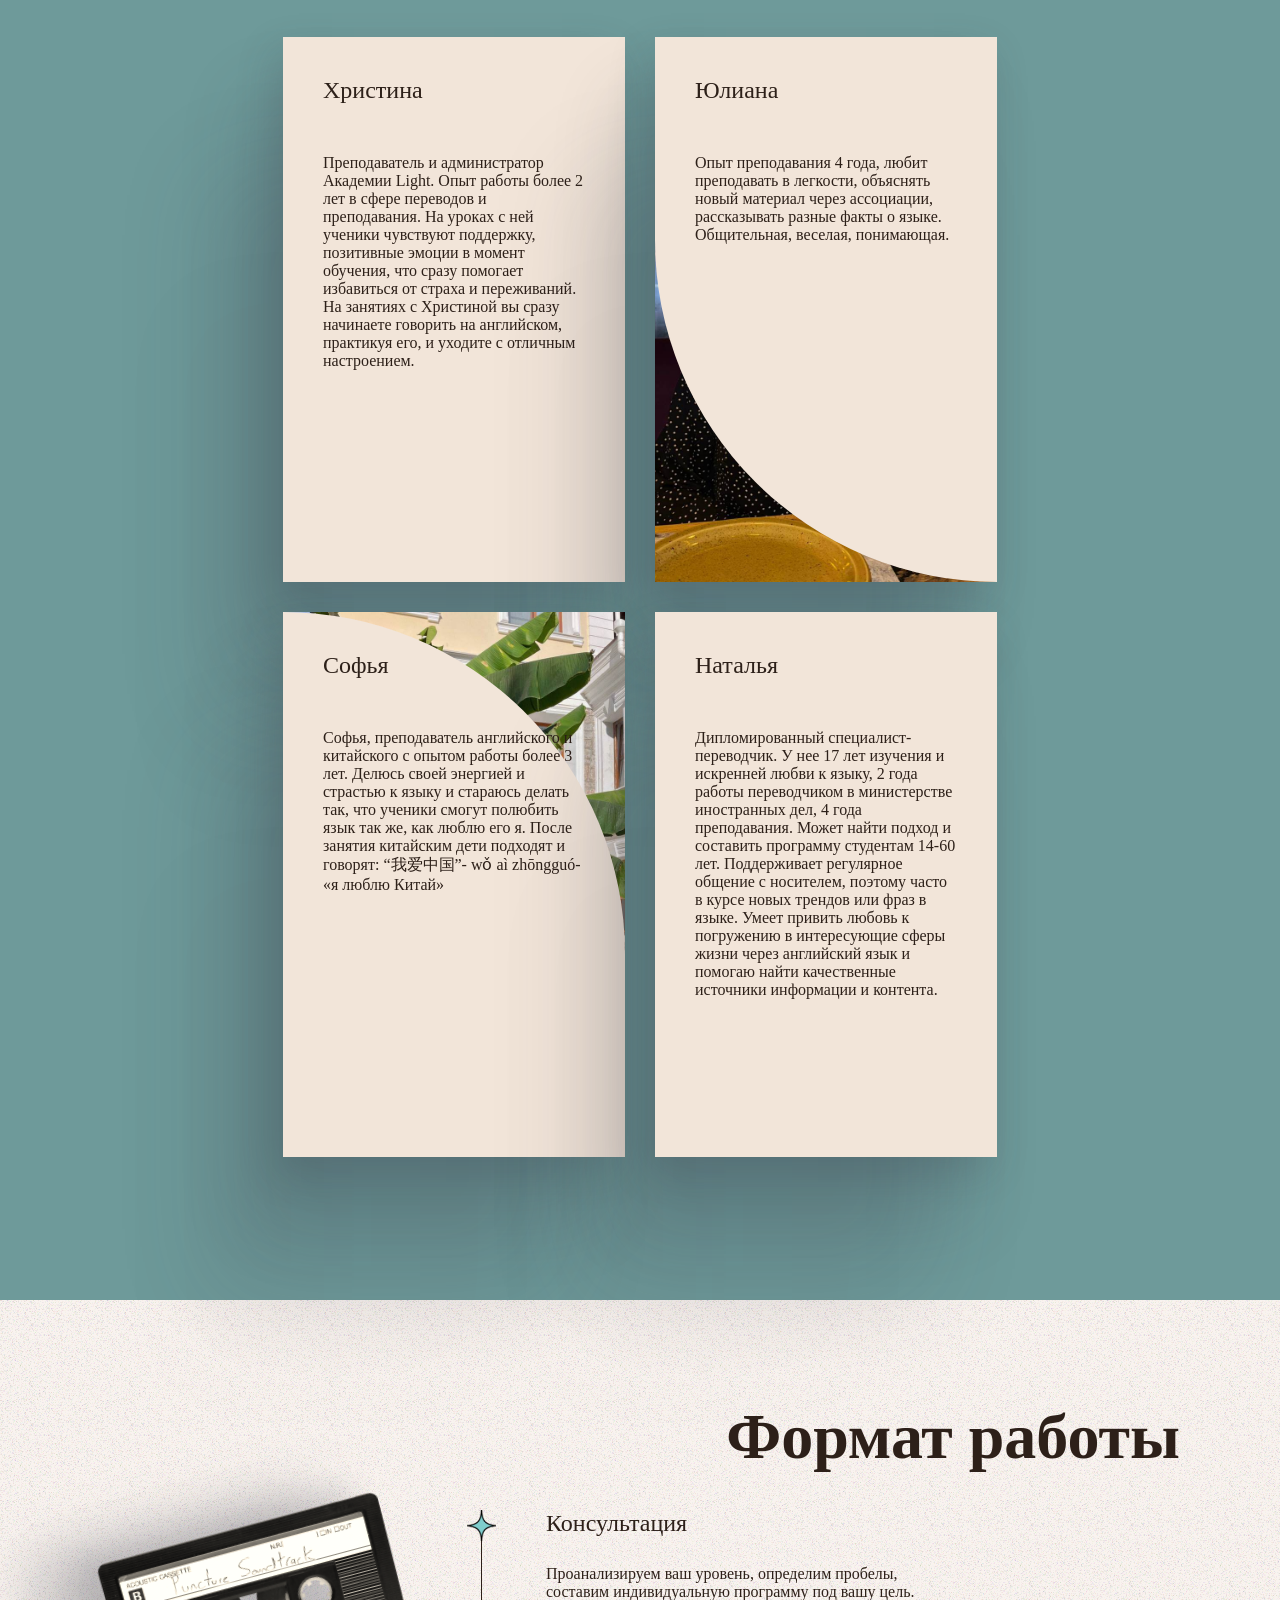
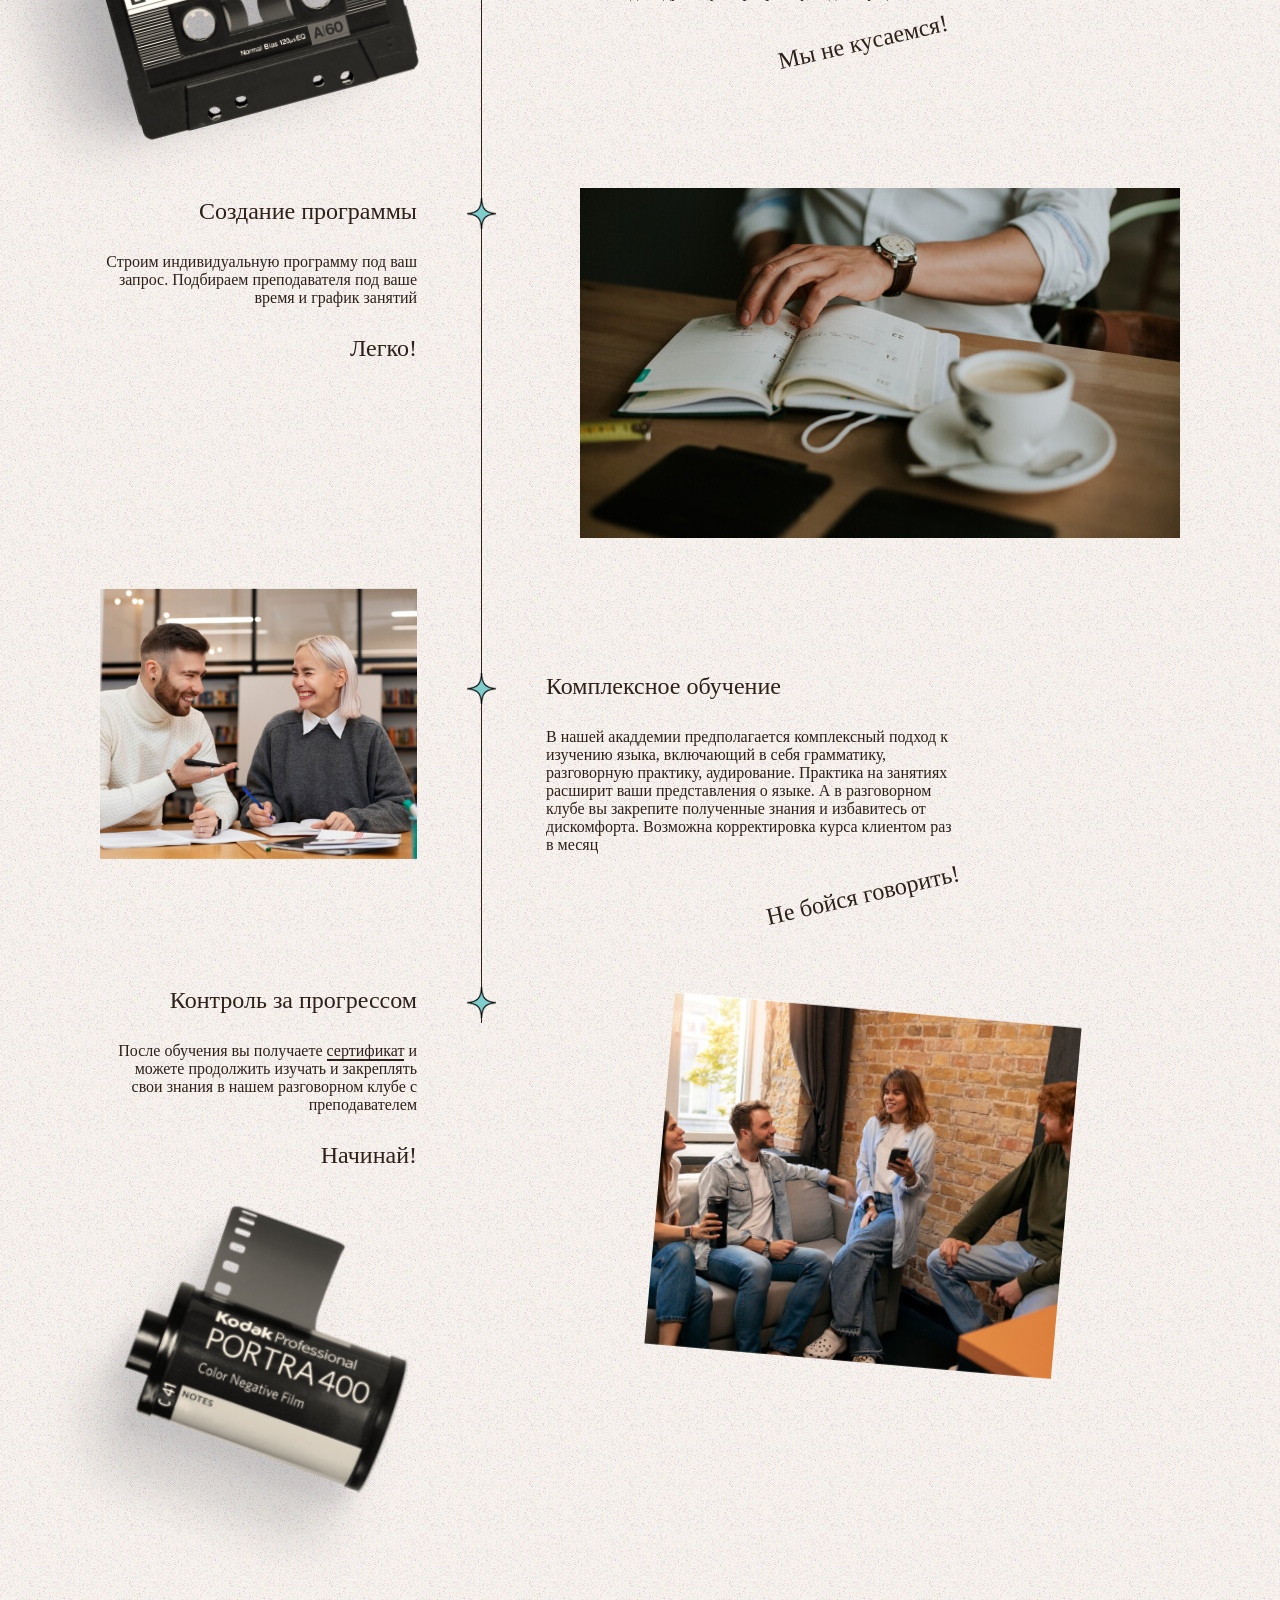
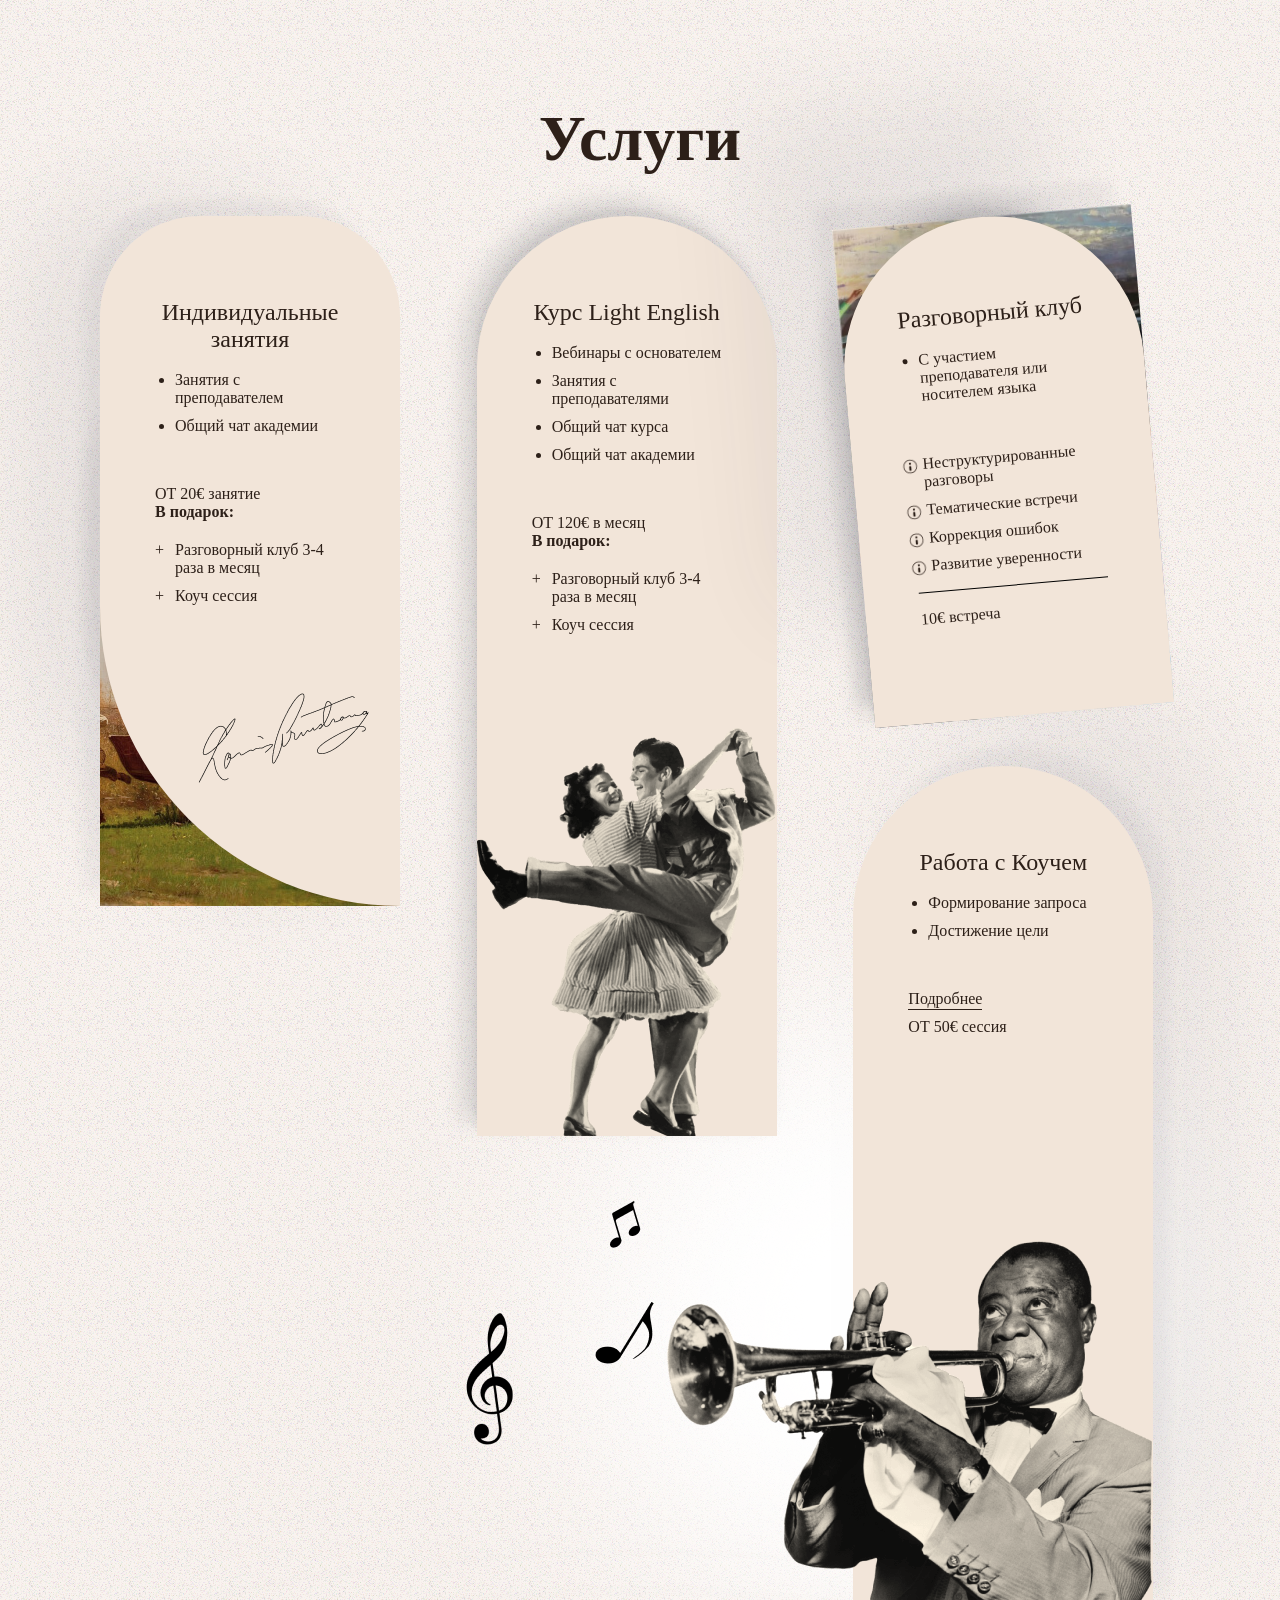
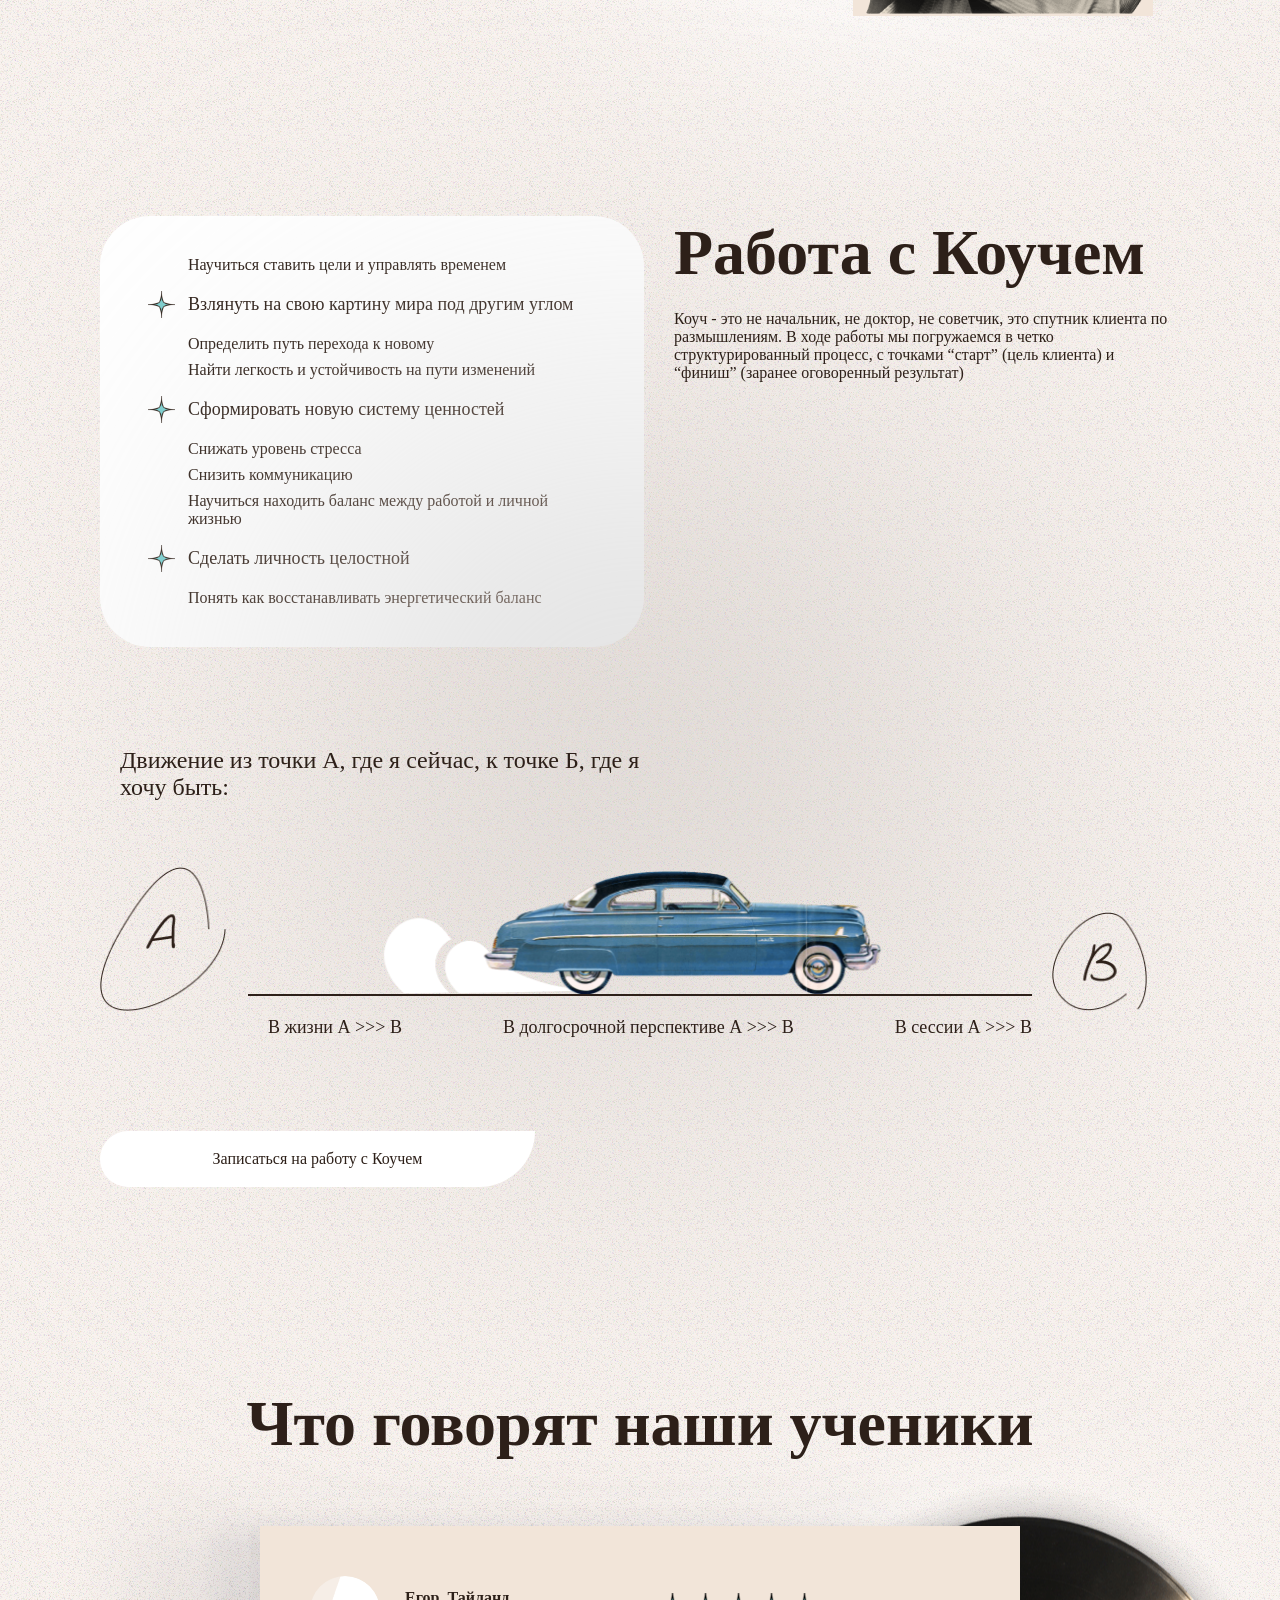
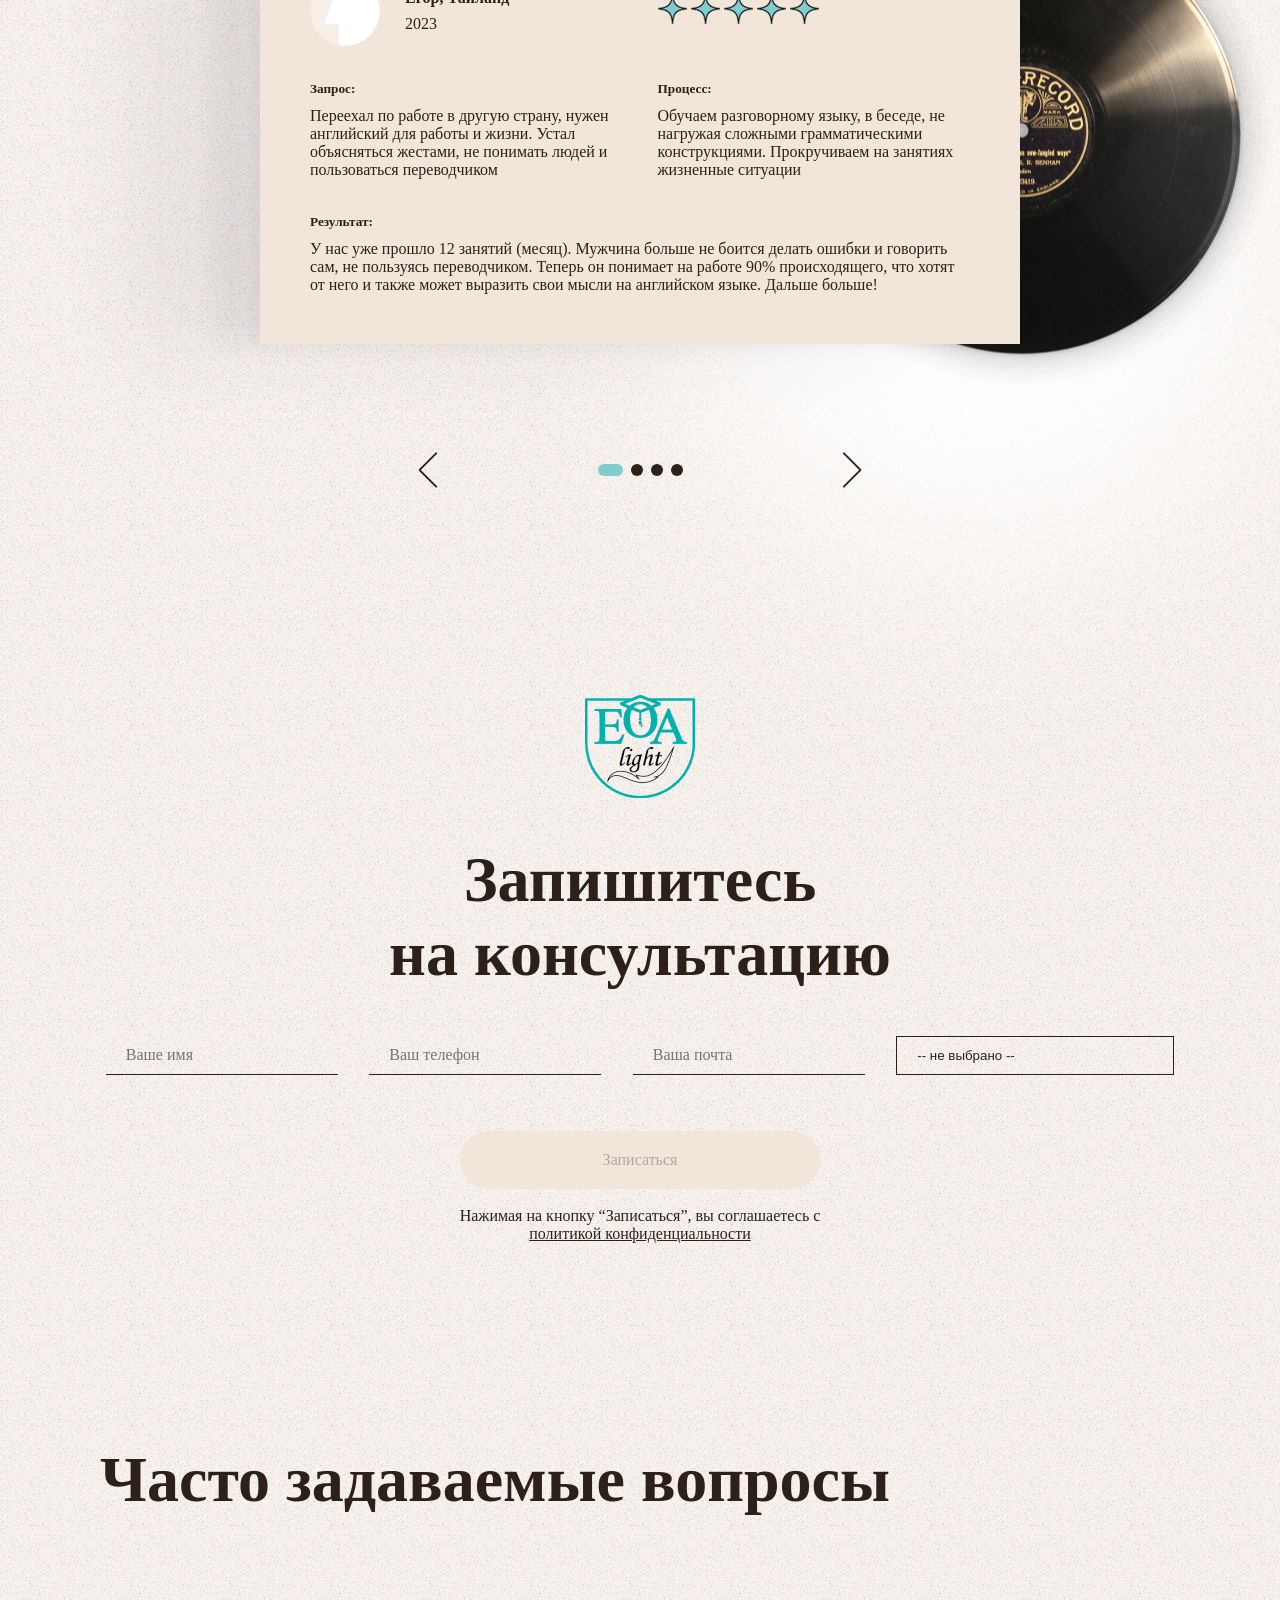
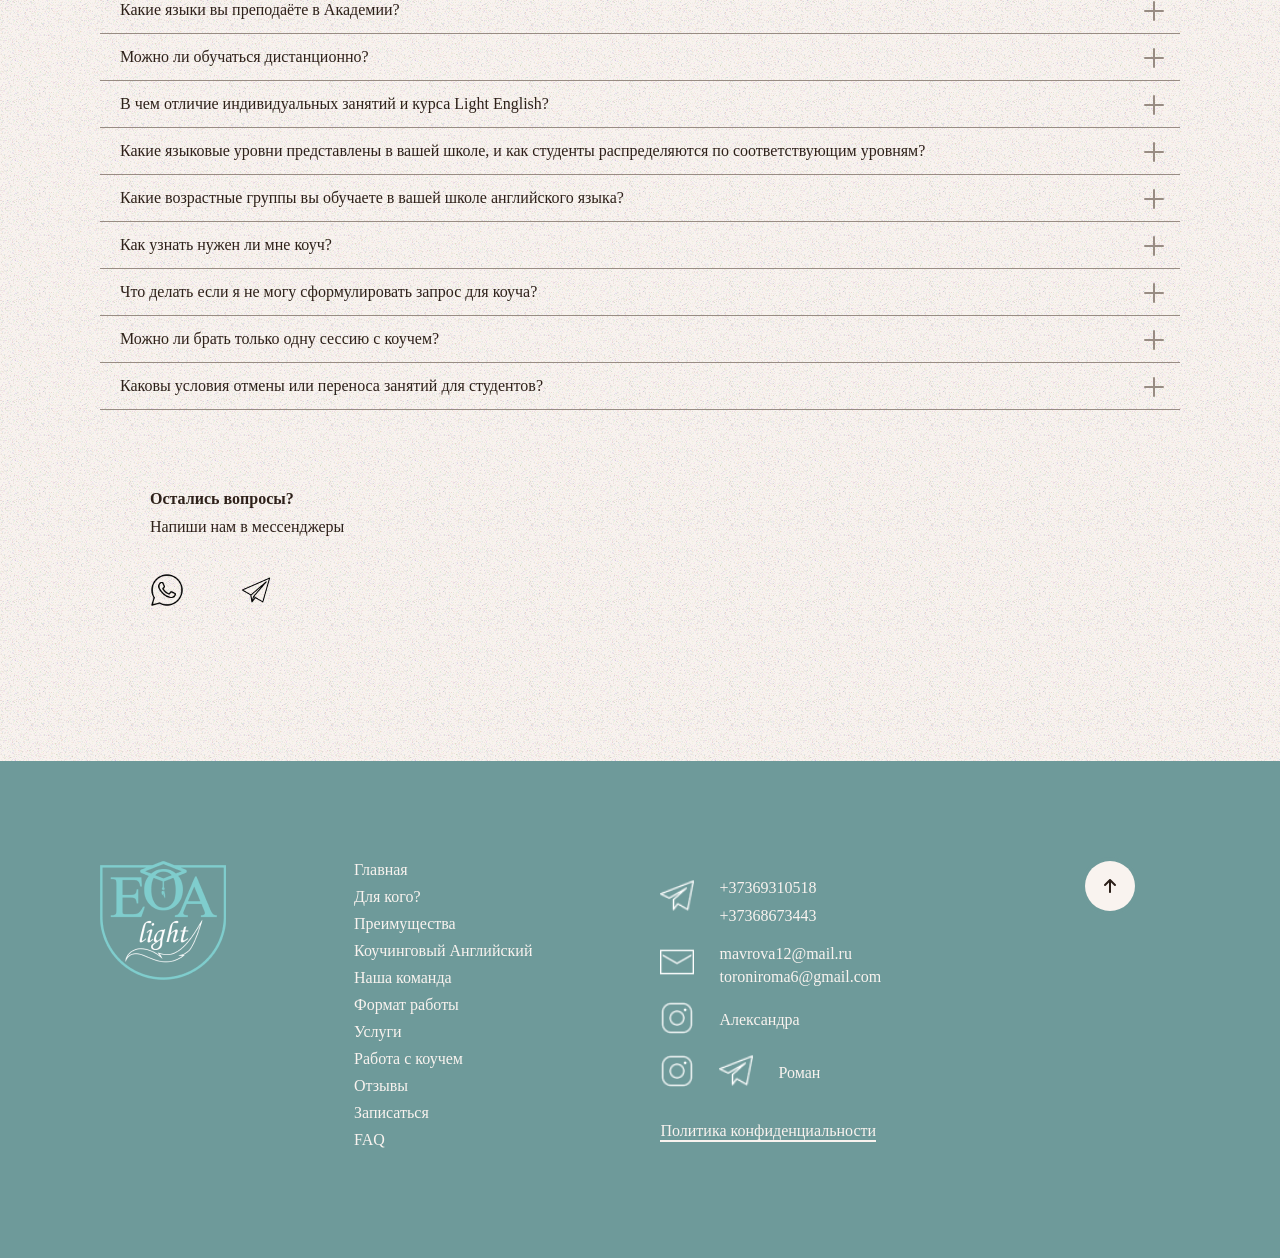
==== commit 9b160fd9: "test" ====
--- a/index.html
+++ b/index.html
@@ -17,8 +17,6 @@
       <script src="https://cdn.jsdelivr.net/npm/swiper@8/swiper-bundle.min.js" ></script>
   </head>
   <body class="page">
-    <div class="cursor"></div>
-    <div class="cursor2"></div>
     <header class="header" id="header">
   <div class="header__conteiner">
     <a href="#header">
--- a/css/index.css
+++ b/css/index.css
@@ -1279,8 +1279,8 @@
 
 .cursor {
   position: fixed;
-  left: 0;
-  top: 0;
+  left: -50px;
+  top: -50px;
   width: 50px;
   height: 50px;
   border: 1px solid var(--font-color);
@@ -1292,8 +1292,8 @@
 
 .cursor2 {
   position: fixed;
-  left: 0;
-  top: 0;
+  left: -50px;
+  top: -50px;
   width: 8px;
   height: 8px;
   border: 1px solid var(--font-color);
@@ -3878,11 +3878,6 @@
 
 a {
   color: inherit;
-  cursor: none;
-}
-
-button {
-  cursor: none;
 }
 
 button,
@@ -4305,4309 +4300,6 @@
   background-color: var(--hover-color);
 }
 
-.academy {
-  margin: 250px auto 50px;
-  width: 100%;
-  max-width: 1600px;
-}
-
-.conteiner {
-  position: relative;
-  margin: 0 100px;
-}
-
-.academy__title-line-first {
-  font-family: var(--title-font), sans-serif;
-  font-size: 80px;
-  font-weight: 200;
-}
-
-.academy__title-line-second {
-  margin: 48px 0 0 51px;
-  font-family: var(--accent-font), "Times New Roman", Times, serif;
-  font-size: 100px;
-}
-
-.academy__box {
-  display: -webkit-box;
-  display: -ms-flexbox;
-  display: flex;
-  -webkit-box-align: start;
-  -ms-flex-align: start;
-  align-items: flex-start;
-  -webkit-box-pack: center;
-  -ms-flex-pack: center;
-  justify-content: center;
-}
-
-.academy__box-images {
-  display: -webkit-box;
-  display: -ms-flexbox;
-  display: flex;
-  -webkit-box-pack: justify;
-  -ms-flex-pack: justify;
-  justify-content: space-between;
-  -webkit-box-align: start;
-  -ms-flex-align: start;
-  align-items: flex-start;
-  width: 100%;
-  max-width: 1460px;
-}
-
-.academy__button {
-  position: relative;
-  display: -webkit-inline-box;
-  display: -ms-inline-flexbox;
-  display: inline-flex;
-  -webkit-box-align: center;
-  -ms-flex-align: center;
-  align-items: center;
-  -webkit-box-pack: end;
-  -ms-flex-pack: end;
-  justify-content: flex-end;
-  margin: 30px 0 0;
-  width: 258px;
-  height: 57px;
-  border: none;
-  border-right: 2px solid var(--font-color);
-  background: none;
-  -webkit-transition: all 0.5s;
-  -o-transition: all 0.5s;
-  transition: all 0.5s;
-}
-
-.academy__button:active {
-  -webkit-transform: scale(0.95);
-  -ms-transform: scale(0.95);
-  transform: scale(0.95);
-}
-
-.academy__image {
-  position: relative;
-  z-index: -1;
-  margin: 30px 0 0 0;
-  width: 39.74vw;
-}
-
-.academy__button-line::after {
-  content: "";
-  position: absolute;
-  top: 0;
-  left: 0;
-  width: 2px;
-  height: 0;
-  -webkit-transition: all 0.5s;
-  -o-transition: all 0.5s;
-  transition: all 0.5s;
-  background: rgb(127, 205, 205);
-  background: -webkit-gradient(linear, left bottom, left top, color-stop(32%, rgb(127, 205, 205)), to(rgb(45, 32, 25)));
-  background: -o-linear-gradient(bottom, rgb(127, 205, 205) 32%, rgb(45, 32, 25) 100%);
-  background: linear-gradient(0deg, rgb(127, 205, 205) 32%, rgb(45, 32, 25) 100%);
-}
-
-.academy__text-button {
-  margin: 0 20px 0 0;
-  font-size: 24px;
-}
-
-.academy__text-button::before,
-.academy__text-button::after {
-  content: "";
-  position: absolute;
-  height: 2px;
-  background-color: var(--font-color);
-}
-
-.academy__text-button::before {
-  top: 0;
-  left: 0;
-  width: 100%;
-}
-
-.academy__text-button::after {
-  top: 55px;
-  right: 0;
-  width: 40%;
-  -webkit-transition: all 0.5s;
-  -o-transition: all 0.5s;
-  transition: all 0.5s;
-}
-
-.advantages__conteiner {
-  display: -ms-grid;
-  display: grid;
-  -ms-grid-columns: 1fr 1fr 1fr;
-  grid-template-columns: repeat(3, 1fr);
-  -ms-grid-rows: repeat(auto-fill, minmax(100px, 1fr));
-  grid-template-rows: repeat(auto-fill, minmax(100px, 1fr));
-  grid-template-areas: "title title ." "card1 . btn" "card1 card2 btn" "card3 card2 card4" "card3 . card4";
-  grid-gap: 70px;
-  text-align: center;
-}
-
-.advantages__title {
-  text-align: left;
-  max-width: 1000px;
-}
-
-.advantages__button {
-  -ms-grid-row: 3;
-  -ms-grid-row-span: 3;
-  -ms-grid-column: 5;
-  grid-area: btn;
-  -ms-grid-row-span: 2;
-  grid-row: span 2;
-  position: relative;
-  -ms-grid-column-align: center;
-  justify-self: center;
-  -ms-grid-row-align: center;
-  align-self: center;
-  width: 196px;
-  height: 196px;
-  border-radius: 50%;
-  border: none;
-  background-color: #F9F3EF;
-  font-family: "NinaCTT";
-}
-
-.advantages__backlight {
-  top: 0;
-  right: 0;
-  bottom: 0;
-  left: 0;
-  margin: auto;
-  max-width: 600px;
-  max-height: 600px;
-  -webkit-filter: blur(100px);
-  filter: blur(100px);
-}
-
-.advantages__wheel {
-  content: "";
-  position: absolute;
-  top: 0;
-  left: 0;
-  width: 100%;
-  height: 100%;
-  border-radius: 50%;
-  -webkit-animation: rotate-wheel 45s linear infinite;
-  animation: rotate-wheel 45s linear infinite;
-}
-
-.advantages__wheel-inner {
-  position: absolute;
-  left: 50%;
-  bottom: 50%;
-  -webkit-transform-origin: 0% 100%;
-  -ms-transform-origin: 0% 100%;
-  transform-origin: 0% 100%;
-  width: 0;
-}
-
-@-webkit-keyframes rotate-wheel {
-  100% {
-    -webkit-transform: rotate(360deg);
-    transform: rotate(360deg);
-  }
-}
-
-@keyframes rotate-wheel {
-  100% {
-    -webkit-transform: rotate(360deg);
-    transform: rotate(360deg);
-  }
-}
-
-.advantages__wheel-content {
-  position: absolute;
-  left: 50%;
-  bottom: 50%;
-  -webkit-transform-origin: 0% 100%;
-  -ms-transform-origin: 0% 100%;
-  transform-origin: 0% 100%;
-  padding: 0 0 130px;
-  width: 0;
-  font-family: var(--main-font);
-  color: var(--hover-color);
-  font-weight: normal;
-}
-
-.advantages__card {
-  display: -ms-flexbox;
-  display: -webkit-box;
-  display: flex;
-  -webkit-box-orient: vertical;
-  -webkit-box-direction: normal;
-  -ms-flex-direction: column;
-  flex-direction: column;
-  -webkit-box-align: baseline;
-  -ms-flex-align: baseline;
-  align-items: baseline;
-  width: 100%;
-  height: 100%;
-  min-height: 251px;
-  max-width: 436px;
-  min-width: 200px;
-}
-
-.advantages__card:nth-child(3) {
-  -ms-grid-row: 2;
-  grid-area: card1;
-  -webkit-box-shadow: -74px 66px 80px rgba(58, 63, 74, 0.07), -28px 25px 25px rgba(58, 63, 74, 0.05), -6px 5px 6px rgba(58, 63, 74, 0.03);
-  box-shadow: -74px 66px 80px rgba(58, 63, 74, 0.07), -28px 25px 25px rgba(58, 63, 74, 0.05), -6px 5px 6px rgba(58, 63, 74, 0.03);
-  z-index: -1;
-}
-
-.advantages__card:nth-child(4) {
-  -ms-grid-row: 3;
-  grid-area: card2;
-  -webkit-box-shadow: -74px 66px 80px rgba(58, 63, 74, 0.07), -28px 25px 25px rgba(58, 63, 74, 0.05), -6px 5px 6px rgba(58, 63, 74, 0.03);
-  box-shadow: -74px 66px 80px rgba(58, 63, 74, 0.07), -28px 25px 25px rgba(58, 63, 74, 0.05), -6px 5px 6px rgba(58, 63, 74, 0.03);
-}
-
-.advantages__card:nth-child(5) {
-  -ms-grid-row: 4;
-  grid-area: card3;
-  -webkit-box-shadow: -98px 17px 80px rgba(58, 63, 74, 0.07), -37px 6px 25px rgba(58, 63, 74, 0.05), -8px 1px 6px rgba(58, 63, 74, 0.03);
-  box-shadow: -98px 17px 80px rgba(58, 63, 74, 0.07), -37px 6px 25px rgba(58, 63, 74, 0.05), -8px 1px 6px rgba(58, 63, 74, 0.03);
-}
-
-.advantages__card:nth-child(6) {
-  -ms-grid-row: 5;
-  grid-area: card4;
-  -webkit-box-shadow: 0px 100px 80px rgba(58, 63, 74, 0.07), 0px 38px 25px rgba(58, 63, 74, 0.05), 0px 8px 6px rgba(58, 63, 74, 0.03);
-  box-shadow: 0px 100px 80px rgba(58, 63, 74, 0.07), 0px 38px 25px rgba(58, 63, 74, 0.05), 0px 8px 6px rgba(58, 63, 74, 0.03);
-  z-index: -1;
-}
-
-.advantages__card-text {
-  margin: 30px 0 12px;
-}
-
-.uiverse {
-  position: relative;
-  display: table;
-  text-align: center;
-  padding: 0;
-  margin: 0;
-  outline: none;
-  font-weight: 600;
-  font-size: 16px;
-  letter-spacing: 0.02em;
-  line-height: 1.5;
-  background: -o-radial-gradient(circle, var(--button-present-color-1), var(--button-present-color-1) 80%);
-  background: radial-gradient(circle, var(--button-present-color-1), var(--button-present-color-1) 80%);
-  -webkit-box-shadow: 0 0 14px var(--button-present-color-1);
-  box-shadow: 0 0 14px var(--button-present-color-1);
-  color: var(--font-color-light);
-}
-
-.uiverse:before {
-  content: "";
-  position: absolute;
-  left: 0;
-  top: 0;
-  right: 0;
-  bottom: 0;
-  z-index: 3;
-  border-radius: 50%;
-  pointer-events: none;
-  -webkit-box-shadow: inset 0 3px 12px var(--button-present-color-5), inset 0 -3px 4px var(--button-present-color-4);
-  box-shadow: inset 0 3px 12px var(--button-present-color-5), inset 0 -3px 4px var(--button-present-color-4);
-}
-
-.uiverse .wrapper {
-  display: -webkit-box;
-  display: -ms-flexbox;
-  display: flex;
-  -webkit-box-pack: center;
-  -ms-flex-pack: center;
-  justify-content: center;
-  -webkit-box-align: center;
-  -ms-flex-align: center;
-  align-items: center;
-  padding: 12px 0;
-  min-width: 196px;
-  min-height: 196px;
-  border-radius: 50%;
-  overflow: hidden;
-  -webkit-mask-image: -webkit-radial-gradient(white, black);
-}
-
-.uiverse .wrapper span {
-  display: inline-block;
-  position: relative;
-  z-index: 1;
-}
-
-.uiverse .wrapper .circle {
-  position: absolute;
-  left: 0;
-  top: 30%;
-  right: 0;
-  width: 100px;
-  height: 100px;
-  border-radius: 50%;
-  -webkit-filter: blur(var(--blur, 8px));
-  filter: blur(var(--blur, 8px));
-  background: var(--background, transparent);
-  -webkit-transform: translate(var(--x, 0), var(--y, 0)) translateZ(0);
-  transform: translate(var(--x, 0), var(--y, 0)) translateZ(0);
-  -webkit-animation: var(--animation, none) var(--duration) var(--easing) infinite;
-  animation: var(--animation, none) var(--duration) var(--easing) infinite;
-}
-
-.uiverse .wrapper .circle.circle-1,
-.uiverse .wrapper .circle.circle-9,
-.uiverse .wrapper .circle.circle-10 {
-  --background: var(--button-present-color-1);
-}
-
-.uiverse .wrapper .circle.circle-3,
-.uiverse .wrapper .circle.circle-4 {
-  --background: var(--hover-color);
-  --blur: 14px;
-}
-
-.uiverse .wrapper .circle.circle-5,
-.uiverse .wrapper .circle.circle-6 {
-  --background: var(--button-present-color-3);
-  --blur: 16px;
-}
-
-.uiverse .wrapper .circle.circle-2,
-.uiverse .wrapper .circle.circle-7,
-.uiverse .wrapper .circle.circle-8,
-.uiverse .wrapper .circle.circle-11,
-.uiverse .wrapper .circle.circle-12 {
-  --background: var(--button-present-color-2);
-  --blur: 12px;
-}
-
-.uiverse .wrapper .circle.circle-1 {
-  --x: 0;
-  --y: -40px;
-  --animation: circle-1;
-}
-
-.uiverse .wrapper .circle.circle-2 {
-  --x: 92px;
-  --y: 8px;
-  --animation: circle-2;
-}
-
-.uiverse .wrapper .circle.circle-3 {
-  --x: -12px;
-  --y: -12px;
-  --animation: circle-3;
-}
-
-.uiverse .wrapper .circle.circle-4 {
-  --x: 80px;
-  --y: -12px;
-  --animation: circle-4;
-}
-
-.uiverse .wrapper .circle.circle-5 {
-  --x: 12px;
-  --y: -4px;
-  --animation: circle-5;
-}
-
-.uiverse .wrapper .circle.circle-6 {
-  --x: 56px;
-  --y: 16px;
-  --animation: circle-6;
-}
-
-.uiverse .wrapper .circle.circle-7 {
-  --x: 8px;
-  --y: 28px;
-  --animation: circle-7;
-}
-
-.uiverse .wrapper .circle.circle-8 {
-  --x: 28px;
-  --y: -4px;
-  --animation: circle-8;
-}
-
-.uiverse .wrapper .circle.circle-9 {
-  --x: 20px;
-  --y: -12px;
-  --animation: circle-9;
-}
-
-.uiverse .wrapper .circle.circle-10 {
-  --x: 64px;
-  --y: 16px;
-  --animation: circle-10;
-}
-
-.uiverse .wrapper .circle.circle-11 {
-  --x: 4px;
-  --y: 4px;
-  --animation: circle-11;
-}
-
-.uiverse .wrapper .circle.circle-12 {
-  --blur: 14px;
-  --x: 52px;
-  --y: 4px;
-  --animation: circle-12;
-}
-
-@-webkit-keyframes circle-1 {
-  33% {
-    -webkit-transform: translate(0px, 16px) translateZ(0);
-    transform: translate(0px, 16px) translateZ(0);
-  }
-
-  66% {
-    -webkit-transform: translate(12px, 64px) translateZ(0);
-    transform: translate(12px, 64px) translateZ(0);
-  }
-}
-
-@keyframes circle-1 {
-  33% {
-    -webkit-transform: translate(0px, 16px) translateZ(0);
-    transform: translate(0px, 16px) translateZ(0);
-  }
-
-  66% {
-    -webkit-transform: translate(12px, 64px) translateZ(0);
-    transform: translate(12px, 64px) translateZ(0);
-  }
-}
-
-@-webkit-keyframes circle-2 {
-  33% {
-    -webkit-transform: translate(80px, -10px) translateZ(0);
-    transform: translate(80px, -10px) translateZ(0);
-  }
-
-  66% {
-    -webkit-transform: translate(72px, -48px) translateZ(0);
-    transform: translate(72px, -48px) translateZ(0);
-  }
-}
-
-@keyframes circle-2 {
-  33% {
-    -webkit-transform: translate(80px, -10px) translateZ(0);
-    transform: translate(80px, -10px) translateZ(0);
-  }
-
-  66% {
-    -webkit-transform: translate(72px, -48px) translateZ(0);
-    transform: translate(72px, -48px) translateZ(0);
-  }
-}
-
-@-webkit-keyframes circle-3 {
-  33% {
-    -webkit-transform: translate(20px, 12px) translateZ(0);
-    transform: translate(20px, 12px) translateZ(0);
-  }
-
-  66% {
-    -webkit-transform: translate(12px, 4px) translateZ(0);
-    transform: translate(12px, 4px) translateZ(0);
-  }
-}
-
-@keyframes circle-3 {
-  33% {
-    -webkit-transform: translate(20px, 12px) translateZ(0);
-    transform: translate(20px, 12px) translateZ(0);
-  }
-
-  66% {
-    -webkit-transform: translate(12px, 4px) translateZ(0);
-    transform: translate(12px, 4px) translateZ(0);
-  }
-}
-
-@-webkit-keyframes circle-4 {
-  33% {
-    -webkit-transform: translate(76px, -12px) translateZ(0);
-    transform: translate(76px, -12px) translateZ(0);
-  }
-
-  66% {
-    -webkit-transform: translate(112px, -8px) translateZ(0);
-    transform: translate(112px, -8px) translateZ(0);
-  }
-}
-
-@keyframes circle-4 {
-  33% {
-    -webkit-transform: translate(76px, -12px) translateZ(0);
-    transform: translate(76px, -12px) translateZ(0);
-  }
-
-  66% {
-    -webkit-transform: translate(112px, -8px) translateZ(0);
-    transform: translate(112px, -8px) translateZ(0);
-  }
-}
-
-@-webkit-keyframes circle-5 {
-  33% {
-    -webkit-transform: translate(84px, 28px) translateZ(0);
-    transform: translate(84px, 28px) translateZ(0);
-  }
-
-  66% {
-    -webkit-transform: translate(40px, -32px) translateZ(0);
-    transform: translate(40px, -32px) translateZ(0);
-  }
-}
-
-@keyframes circle-5 {
-  33% {
-    -webkit-transform: translate(84px, 28px) translateZ(0);
-    transform: translate(84px, 28px) translateZ(0);
-  }
-
-  66% {
-    -webkit-transform: translate(40px, -32px) translateZ(0);
-    transform: translate(40px, -32px) translateZ(0);
-  }
-}
-
-@-webkit-keyframes circle-6 {
-  33% {
-    -webkit-transform: translate(28px, -16px) translateZ(0);
-    transform: translate(28px, -16px) translateZ(0);
-  }
-
-  66% {
-    -webkit-transform: translate(76px, -56px) translateZ(0);
-    transform: translate(76px, -56px) translateZ(0);
-  }
-}
-
-@keyframes circle-6 {
-  33% {
-    -webkit-transform: translate(28px, -16px) translateZ(0);
-    transform: translate(28px, -16px) translateZ(0);
-  }
-
-  66% {
-    -webkit-transform: translate(76px, -56px) translateZ(0);
-    transform: translate(76px, -56px) translateZ(0);
-  }
-}
-
-@-webkit-keyframes circle-7 {
-  33% {
-    -webkit-transform: translate(8px, 28px) translateZ(0);
-    transform: translate(8px, 28px) translateZ(0);
-  }
-
-  66% {
-    -webkit-transform: translate(20px, -60px) translateZ(0);
-    transform: translate(20px, -60px) translateZ(0);
-  }
-}
-
-@keyframes circle-7 {
-  33% {
-    -webkit-transform: translate(8px, 28px) translateZ(0);
-    transform: translate(8px, 28px) translateZ(0);
-  }
-
-  66% {
-    -webkit-transform: translate(20px, -60px) translateZ(0);
-    transform: translate(20px, -60px) translateZ(0);
-  }
-}
-
-@-webkit-keyframes circle-8 {
-  33% {
-    -webkit-transform: translate(32px, -4px) translateZ(0);
-    transform: translate(32px, -4px) translateZ(0);
-  }
-
-  66% {
-    -webkit-transform: translate(56px, -20px) translateZ(0);
-    transform: translate(56px, -20px) translateZ(0);
-  }
-}
-
-@keyframes circle-8 {
-  33% {
-    -webkit-transform: translate(32px, -4px) translateZ(0);
-    transform: translate(32px, -4px) translateZ(0);
-  }
-
-  66% {
-    -webkit-transform: translate(56px, -20px) translateZ(0);
-    transform: translate(56px, -20px) translateZ(0);
-  }
-}
-
-@-webkit-keyframes circle-9 {
-  33% {
-    -webkit-transform: translate(20px, -12px) translateZ(0);
-    transform: translate(20px, -12px) translateZ(0);
-  }
-
-  66% {
-    -webkit-transform: translate(80px, -8px) translateZ(0);
-    transform: translate(80px, -8px) translateZ(0);
-  }
-}
-
-@keyframes circle-9 {
-  33% {
-    -webkit-transform: translate(20px, -12px) translateZ(0);
-    transform: translate(20px, -12px) translateZ(0);
-  }
-
-  66% {
-    -webkit-transform: translate(80px, -8px) translateZ(0);
-    transform: translate(80px, -8px) translateZ(0);
-  }
-}
-
-@-webkit-keyframes circle-10 {
-  33% {
-    -webkit-transform: translate(68px, 20px) translateZ(0);
-    transform: translate(68px, 20px) translateZ(0);
-  }
-
-  66% {
-    -webkit-transform: translate(100px, 28px) translateZ(0);
-    transform: translate(100px, 28px) translateZ(0);
-  }
-}
-
-@keyframes circle-10 {
-  33% {
-    -webkit-transform: translate(68px, 20px) translateZ(0);
-    transform: translate(68px, 20px) translateZ(0);
-  }
-
-  66% {
-    -webkit-transform: translate(100px, 28px) translateZ(0);
-    transform: translate(100px, 28px) translateZ(0);
-  }
-}
-
-@-webkit-keyframes circle-11 {
-  33% {
-    -webkit-transform: translate(4px, 4px) translateZ(0);
-    transform: translate(4px, 4px) translateZ(0);
-  }
-
-  66% {
-    -webkit-transform: translate(68px, 20px) translateZ(0);
-    transform: translate(68px, 20px) translateZ(0);
-  }
-}
-
-@keyframes circle-11 {
-  33% {
-    -webkit-transform: translate(4px, 4px) translateZ(0);
-    transform: translate(4px, 4px) translateZ(0);
-  }
-
-  66% {
-    -webkit-transform: translate(68px, 20px) translateZ(0);
-    transform: translate(68px, 20px) translateZ(0);
-  }
-}
-
-@-webkit-keyframes circle-12 {
-  33% {
-    -webkit-transform: translate(56px, 0px) translateZ(0);
-    transform: translate(56px, 0px) translateZ(0);
-  }
-
-  66% {
-    -webkit-transform: translate(60px, -32px) translateZ(0);
-    transform: translate(60px, -32px) translateZ(0);
-  }
-}
-
-@keyframes circle-12 {
-  33% {
-    -webkit-transform: translate(56px, 0px) translateZ(0);
-    transform: translate(56px, 0px) translateZ(0);
-  }
-
-  66% {
-    -webkit-transform: translate(60px, -32px) translateZ(0);
-    transform: translate(60px, -32px) translateZ(0);
-  }
-}
-
-.appointment__conteiner {
-  display: -webkit-box;
-  display: -ms-flexbox;
-  display: flex;
-  -webkit-box-orient: vertical;
-  -webkit-box-direction: normal;
-  -ms-flex-direction: column;
-  flex-direction: column;
-  -webkit-box-align: center;
-  -ms-flex-align: center;
-  align-items: center;
-}
-
-.appointment__title {
-  text-align: center;
-  margin: 45px 0;
-}
-
-/*
-* Prefixed by https://autoprefixer.github.io
-* PostCSS: v8.4.14,
-* Autoprefixer: v10.4.7
-* Browsers: last 4 version
-*/
-
-@-webkit-keyframes drive {
-  0% {
-    -webkit-transform: translate(-30%, 0);
-    transform: translate(-30%, 0);
-  }
-
-  25% {
-    -webkit-transform: translate(0, 0);
-    transform: translate(0, 0);
-  }
-
-  50% {
-    -webkit-transform: translate(-20%, 0);
-    transform: translate(-20%, 0);
-  }
-
-  75% {
-    -webkit-transform: translate(-10%, 0);
-    transform: translate(-10%, 0);
-  }
-
-  100% {
-    -webkit-transform: translate(-30%, 0);
-    transform: translate(-30%, 0);
-  }
-}
-
-@keyframes drive {
-  0% {
-    -webkit-transform: translate(-30%, 0);
-    transform: translate(-30%, 0);
-  }
-
-  25% {
-    -webkit-transform: translate(0, 0);
-    transform: translate(0, 0);
-  }
-
-  50% {
-    -webkit-transform: translate(-20%, 0);
-    transform: translate(-20%, 0);
-  }
-
-  75% {
-    -webkit-transform: translate(-10%, 0);
-    transform: translate(-10%, 0);
-  }
-
-  100% {
-    -webkit-transform: translate(-30%, 0);
-    transform: translate(-30%, 0);
-  }
-}
-
-.coach__title {
-  margin: 0 0 20px;
-}
-
-.coach__box-request {
-  display: -webkit-box;
-  display: -ms-flexbox;
-  display: flex;
-  -webkit-box-pack: justify;
-  -ms-flex-pack: justify;
-  justify-content: space-between;
-  gap: 30px;
-}
-
-.coach__list {
-  display: -webkit-box;
-  display: -ms-flexbox;
-  display: flex;
-  -webkit-box-orient: vertical;
-  -webkit-box-direction: normal;
-  -ms-flex-direction: column;
-  flex-direction: column;
-  gap: 8px;
-  padding: 40px 50px 40px 88px;
-  z-index: -1;
-  border-radius: 50px;
-  background-color: white;
-}
-
-.coach__item-accent {
-  position: relative;
-  padding: 12px 0;
-  font-family: "NinaCTT";
-  font-size: 18px;
-}
-
-.coach__item-accent::before {
-  content: "";
-  position: absolute;
-  top: 0;
-  left: -40px;
-  width: 100%;
-  height: 100%;
-  background-image: url(../images/star-2.png);
-  background-size: 27px 27px;
-  background-repeat: no-repeat;
-  background-position: 0 50%;
-}
-
-.coach__introduction {
-  width: 100%;
-  max-width: 506px;
-}
-
-.coach__introduction-text {
-  width: 100%;
-}
-
-.coach__scheme {
-  display: -ms-grid;
-  display: grid;
-  -ms-grid-columns: 128px 20px 1fr 20px 1fr 20px 128px;
-  grid-template-columns: 128px repeat(2, 1fr) 128px;
-  -ms-grid-rows: repeat(auto-fill, minmax(120px, 1fr));
-  grid-template-rows: repeat(auto-fill, minmax(120px, 1fr));
-  grid-template-areas: "startA stroc1 car finishB" "startA lineC lineC finishB" "startA stroc2 stroc2 finishB";
-  grid-gap: 0 20px;
-  margin: 100px 0 0;
-}
-
-.coach__start {
-  -ms-grid-row: 1;
-  -ms-grid-row-span: 5;
-  -ms-grid-column: 1;
-  grid-area: startA;
-  align-self: flex-end;
-  max-width: 126px;
-}
-
-.coach__finish {
-  -ms-grid-row: 1;
-  -ms-grid-row-span: 5;
-  -ms-grid-column: 7;
-  grid-area: finishB;
-  align-self: flex-end;
-  max-width: 95px;
-}
-
-.coach__box-img-car {
-  -ms-grid-row: 1;
-  -ms-grid-column: 5;
-  grid-area: car;
-  display: -webkit-box;
-  display: -ms-flexbox;
-  display: flex;
-  -ms-grid-column-align: center;
-  justify-self: center;
-  -webkit-box-pack: center;
-  -ms-flex-pack: center;
-  justify-content: center;
-  z-index: -1;
-  align-self: flex-end;
-  width: 100%;
-}
-
-.coach__line {
-  -ms-grid-row: 3;
-  -ms-grid-column: 3;
-  -ms-grid-column-span: 3;
-  grid-area: lineC;
-  width: 100%;
-  height: 2px;
-  background-color: var(--font-color);
-}
-
-.coach__box-description {
-  display: -webkit-box;
-  display: -ms-flexbox;
-  display: flex;
-  -webkit-box-align: end;
-  -ms-flex-align: end;
-  align-items: flex-end;
-  border-bottom: 2px solid var(--font-color);
-}
-
-.coach__box-content {
-  margin: 0 20px;
-}
-
-.coach__text-description {
-  -ms-grid-row: 1;
-  -ms-grid-column: 3;
-  grid-area: stroc1;
-  margin: 0 80px 32px 20px;
-  max-width: 520px;
-  font-family: "NinaCTT";
-  font-size: 24px;
-}
-
-.coach__box-text {
-  -ms-grid-row: 5;
-  -ms-grid-column: 3;
-  -ms-grid-column-span: 3;
-  grid-area: stroc2;
-  display: -webkit-box;
-  display: -ms-flexbox;
-  display: flex;
-  -webkit-box-pack: justify;
-  -ms-flex-pack: justify;
-  justify-content: space-between;
-  padding: 17px 0 0 20px;
-  gap: 30px;
-  text-align: center;
-  font-family: "NinaCTT";
-  font-size: 18px;
-}
-
-.coach__button {
-  position: relative;
-  border: none;
-  border-radius: 100px 0 200px 100px;
-  margin: 90px 0 0;
-  padding: 19px 0;
-  width: 100%;
-  max-width: 435px;
-  text-decoration: none;
-  background-color: white;
-  -webkit-transition: 0.5s all ease;
-  -o-transition: 0.5s all ease;
-  transition: 0.5s all ease;
-}
-
-.coach__button:active {
-  -webkit-transform: translateY(-1px);
-  -ms-transform: translateY(-1px);
-  transform: translateY(-1px);
-  -webkit-box-shadow: 0 5px 10px rgba(0, 0, 0, 0.2);
-  box-shadow: 0 5px 10px rgba(0, 0, 0, 0.2);
-  background-color: var(--hover-color);
-  color: var(--font-color-light);
-}
-
-.coach__button::after {
-  content: "";
-  display: inline-block;
-  position: absolute;
-  top: 0;
-  left: 0;
-  z-index: -1;
-  height: 100%;
-  width: 100%;
-  border-radius: 100px;
-  -webkit-transition: all 0.4s;
-  -o-transition: all 0.4s;
-  transition: all 0.4s;
-}
-
-.coach__img-car {
-  -webkit-animation: drive 5s ease-in-out infinite;
-  animation: drive 5s ease-in-out infinite;
-  -ms-flex-item-align: end;
-  align-self: flex-end;
-}
-
-.coach__backlight {
-  top: 100px;
-  left: 0;
-  right: 0;
-  bottom: 0;
-  margin: auto;
-  max-width: 600px;
-  max-height: 600px;
-  background-color: #D3CAC3 !important;
-  -webkit-filter: blur(200px);
-  filter: blur(200px);
-}
-
-@-webkit-keyframes drive {
-  0% {
-    -webkit-transform: translate(-30%, 0);
-    transform: translate(-30%, 0);
-  }
-
-  25% {
-    -webkit-transform: translate(0, 0);
-    transform: translate(0, 0);
-  }
-
-  50% {
-    -webkit-transform: translate(-20%, 0);
-    transform: translate(-20%, 0);
-  }
-
-  75% {
-    -webkit-transform: translate(-10%, 0);
-    transform: translate(-10%, 0);
-  }
-
-  100% {
-    -webkit-transform: translate(-30%, 0);
-    transform: translate(-30%, 0);
-  }
-}
-
-@keyframes drive {
-  0% {
-    -webkit-transform: translate(-30%, 0);
-    transform: translate(-30%, 0);
-  }
-
-  25% {
-    -webkit-transform: translate(0, 0);
-    transform: translate(0, 0);
-  }
-
-  50% {
-    -webkit-transform: translate(-20%, 0);
-    transform: translate(-20%, 0);
-  }
-
-  75% {
-    -webkit-transform: translate(-10%, 0);
-    transform: translate(-10%, 0);
-  }
-
-  100% {
-    -webkit-transform: translate(-30%, 0);
-    transform: translate(-30%, 0);
-  }
-}
-
-.coaching__conteiner {
-  display: flex;
-  flex-direction: column;
-  align-items: flex-end;
-  margin: 0 100px;
-}
-
-.coaching__title {
-  text-align: end;
-  width: 100%;
-  max-width: 900px;
-}
-
-.coaching__grid-box {
-  display: grid;
-  justify-items: center;
-  grid-template-columns: repeat(4, 1fr);
-  grid-template-rows: repeat(auto-fill, minmax(120px, 1fr));
-  grid-template-areas: "text1 wing1 text2 img1" "img2 img3 wing2 img1" "img2 img3 text3 text3" "button button button button";
-  grid-gap: 40px 4vw;
-  margin: 60px 0 0;
-}
-
-.coaching__wing-img {
-  max-width: 101px;
-}
-
-.coaching__wing-img:nth-child(4) {
-  grid-area: wing2;
-  transform: rotate(90deg);
-}
-
-.coaching__text {
-  text-indent: 30px;
-}
-
-.coaching__text:nth-child(1) {
-  grid-area: text1;
-}
-
-.coaching__wing-img:nth-child(2) {
-  grid-area: wing1;
-}
-
-.coaching__wing-img:nth-child(3) {
-  grid-area: wing2;
-}
-
-.coaching__text:nth-child(3) {
-  grid-area: text2;
-}
-
-.coaching__image-box:nth-child(5) {
-  grid-area: img1;
-  position: relative;
-  display: flex;
-  align-self: flex-start;
-  margin: 0 28px 0 0;
-  width: 100%;
-  max-width: 249px;
-  max-height: 280px;
-}
-
-.coaching__image-box {
-  width: 100%;
-  max-width: 278px;
-  max-height: 312px;
-}
-
-.coaching__image {
-  position: relative;
-  z-index: 2;
-  width: 100%;
-  height: auto;
-  max-width: 278px;
-}
-
-.coaching__image-box:nth-child(5)::after {
-  content: "";
-  position: absolute;
-  bottom: 16px;
-  left: 28px;
-  z-index: 1;
-  height: 100%;
-  width: 100%;
-  max-width: 249px;
-  max-height: 280px;
-  border: 1px solid black;
-  border-radius: 0 0 50% 50%;
-}
-
-.coaching__image-box:nth-child(6) {
-  grid-area: img2;
-  position: relative;
-  display: flex;
-  align-self: end;
-  margin: 0 0 0 23px;
-  width: 100%;
-}
-
-.coaching__image-box:nth-child(6)::after {
-  content: "";
-  position: absolute;
-  top: 25px;
-  left: -23px;
-  z-index: 1;
-  width: 100%;
-  height: 100%;
-  max-width: 264px;
-  max-height: 312px;
-  border: 1px solid black;
-  border-radius: 0 50% 0 0;
-}
-
-.coaching__image-box:nth-child(7) {
-  grid-area: img3;
-  position: relative;
-  display: flex;
-  align-self: end;
-  width: 100%;
-}
-
-.coaching__image-box:nth-child(7)::after {
-  content: "";
-  position: absolute;
-  top: 24px;
-  left: 24px;
-  z-index: 1;
-  width: 100%;
-  height: 100%;
-  max-width: 279px;
-  max-height: 280px;
-  border: 1px solid var(--font-color);
-  border-radius: 0 0 60% 0;
-}
-
-.coacing__box {
-  grid-area: text3;
-  display: flex;
-  flex-direction: column;
-  gap: 10px;
-}
-
-.coaching__button {
-  grid-area: button;
-  position: relative;
-  display: flex;
-  justify-content: center;
-  align-items: center;
-  justify-self: end;
-  padding: 25px 0;
-  width: 100%;
-  max-width: 770px;
-  max-height: 70px;
-  border-radius: 35px;
-  border: 1px solid var(--font-color);
-  overflow: hidden;
-  background-color: transparent;
-  color: var(--font-color);
-  transition: all 1s ease-in-out;
-}
-
-.coaching__button-text {
-  z-index: 1;
-  margin: 0 10px;
-}
-
-.type1::after {
-  content: "";
-  position: absolute;
-  left: 0;
-  top: 0;
-  z-index: -1;
-  height: 10px;
-  width: 10px;
-  border-radius: 30px;
-  visibility: hidden;
-  background-color: var(--hover-color);
-  transition: all 0.8s ease-in-out;
-}
-
-.coaching__button:active {
-  transform: scale(0.8);
-}
-
-.cursor {
-  position: fixed;
-  left: 0;
-  top: 0;
-  width: 50px;
-  height: 50px;
-  border: 1px solid var(--font-color);
-  border-radius: 50%;
-  pointer-events: none;
-  transform: translate(-50%, -50%);
-  transition: 0.1s;
-}
-
-.cursor2 {
-  position: fixed;
-  left: 0;
-  top: 0;
-  width: 8px;
-  height: 8px;
-  border: 1px solid var(--font-color);
-  background-color: var(--font-color);
-  border-radius: 50%;
-  pointer-events: none;
-  transform: translate(-50%, -50%);
-  z-index: 99;
-}
-
-.type1:hover + .cursor {
-  transform: translate(-50%, -50%) scale(1.5);
-  background-color: var(--font-color-light);
-  opacity: 0.5;
-}
-
-.type1:hover + .cursor2 {
-  width: 15px;
-}
-
-/*
-* Prefixed by https://autoprefixer.github.io
-* PostCSS: v8.4.14,
-* Autoprefixer: v10.4.7
-* Browsers: last 4 version
-*/
-
-@-webkit-keyframes drive {
-  0% {
-    -webkit-transform: translate(-30%, 0);
-    transform: translate(-30%, 0);
-  }
-
-  25% {
-    -webkit-transform: translate(0, 0);
-    transform: translate(0, 0);
-  }
-
-  50% {
-    -webkit-transform: translate(-20%, 0);
-    transform: translate(-20%, 0);
-  }
-
-  75% {
-    -webkit-transform: translate(-10%, 0);
-    transform: translate(-10%, 0);
-  }
-
-  100% {
-    -webkit-transform: translate(-30%, 0);
-    transform: translate(-30%, 0);
-  }
-}
-
-@keyframes drive {
-  0% {
-    -webkit-transform: translate(-30%, 0);
-    transform: translate(-30%, 0);
-  }
-
-  25% {
-    -webkit-transform: translate(0, 0);
-    transform: translate(0, 0);
-  }
-
-  50% {
-    -webkit-transform: translate(-20%, 0);
-    transform: translate(-20%, 0);
-  }
-
-  75% {
-    -webkit-transform: translate(-10%, 0);
-    transform: translate(-10%, 0);
-  }
-
-  100% {
-    -webkit-transform: translate(-30%, 0);
-    transform: translate(-30%, 0);
-  }
-}
-
-.faq__list {
-  margin: 70px 0 0;
-  -webkit-tap-highlight-color: rgba(0, 0, 0, 0);
-}
-
-.faq__question {
-  position: relative;
-  padding: 14px 0 14px 20px;
-  border-bottom: 1px solid #988C83;
-}
-
-.faq__plus {
-  position: absolute;
-  top: 0;
-  right: 0;
-  width: 100%;
-}
-
-.faq__plus-line_1 {
-  width: 2px;
-  height: 100%;
-  background-color: var(--font-color);
-}
-
-.faq__question-text {
-  position: relative;
-  padding: 0 80px 0 0;
-}
-
-.faq__question-text::after,
-.faq__question-text::before {
-  content: "";
-  position: absolute;
-  top: 0;
-  right: 25px;
-  -webkit-transform: rotate(0);
-  -ms-transform: rotate(0);
-  transform: rotate(0);
-  width: 2px;
-  height: 20px;
-  border-radius: 1px;
-  -webkit-transition: all 0.5s;
-  -o-transition: all 0.5s;
-  transition: all 0.5s;
-  background-color: #988C83;
-}
-
-.faq__question-text::before {
-  -webkit-transform: rotate(90deg);
-  -ms-transform: rotate(90deg);
-  transform: rotate(90deg);
-}
-
-.faq__question-social {
-  margin: 80px 0 10px 50px;
-}
-
-.faq__text-social {
-  margin: 0 0 0 50px;
-}
-
-.faq__list-social {
-  display: -webkit-box;
-  display: -ms-flexbox;
-  display: flex;
-  gap: 55px;
-  margin: 37px 0 0 50px;
-}
-
-.icon-size {
-  width: 34px;
-  height: 34px;
-}
-
-.faq__answer-text {
-  width: 100%;
-  height: 0;
-  max-height: 0;
-  opacity: 0;
-  visibility: hidden;
-  -webkit-transition: all 200ms ease-out;
-  -o-transition: all 200ms ease-out;
-  transition: all 200ms ease-out;
-  will-change: opacity, visibility, max-height;
-  color: #ad968b;
-}
-
-.faq__answer-text_active {
-  margin: 20px 0 0;
-  width: 100%;
-  height: 100%;
-  max-height: none;
-  opacity: 1;
-  visibility: visible;
-}
-
-.hidden-after::after {
-  -webkit-transform: rotate(90deg);
-  -ms-transform: rotate(90deg);
-  transform: rotate(90deg);
-}
-
-/*
-* Prefixed by https://autoprefixer.github.io
-* PostCSS: v8.4.14,
-* Autoprefixer: v10.4.7
-* Browsers: last 4 version
-*/
-
-.footer {
-  background-color: var(--bg-acent-colog);
-}
-
-.footer__conteiner {
-  display: -webkit-box;
-  display: -ms-flexbox;
-  display: flex;
-  gap: 10vw;
-  -ms-flex-wrap: wrap;
-  flex-wrap: wrap;
-  -webkit-box-align: center;
-  -ms-flex-align: center;
-  align-items: center;
-  position: relative;
-  margin: 0 auto;
-  padding: 100px;
-  max-width: 1600px;
-}
-
-.footer__logo {
-  -ms-flex-item-align: baseline;
-  align-self: baseline;
-}
-
-.footer__navigation {
-  display: -webkit-box;
-  display: -ms-flexbox;
-  display: flex;
-  -webkit-box-orient: vertical;
-  -webkit-box-direction: normal;
-  -ms-flex-direction: column;
-  flex-direction: column;
-}
-
-.footer__link,
-.footer__text {
-  color: var(--font-color-light);
-}
-
-.footer__text {
-  -ms-flex-item-align: center;
-  -ms-grid-row-align: center;
-  align-self: center;
-}
-
-.icon {
-  -webkit-transform: scale(1);
-  -ms-transform: scale(1);
-  transform: scale(1);
-  -webkit-transition: all 0.5s ease;
-  -o-transition: all 0.5s ease;
-  transition: all 0.5s ease;
-}
-
-.footer__list-contact {
-  display: -webkit-box;
-  display: -ms-flexbox;
-  display: flex;
-  -webkit-box-orient: vertical;
-  -webkit-box-direction: normal;
-  -ms-flex-direction: column;
-  flex-direction: column;
-  gap: 15px;
-  margin: 0 0 30px 0;
-}
-
-.footer__link-contact {
-  color: var(--font-color-light);
-}
-
-.footer__item-contact {
-  display: -webkit-box;
-  display: -ms-flexbox;
-  display: flex;
-  gap: 25px;
-}
-
-.footer__text-contact {
-  display: -webkit-box;
-  display: -ms-flexbox;
-  display: flex;
-  -webkit-box-orient: vertical;
-  -webkit-box-direction: normal;
-  -ms-flex-direction: column;
-  flex-direction: column;
-  gap: 5px;
-}
-
-.footer__button-box {
-  position: absolute;
-  top: 100px;
-  right: 100px;
-  display: -webkit-box;
-  display: -ms-flexbox;
-  display: flex;
-  -webkit-box-pack: center;
-  -ms-flex-pack: center;
-  justify-content: center;
-  -webkit-box-align: flex-start;
-  -ms-flex-align: flex-start;
-  align-items: flex-start;
-  width: 140px;
-}
-
-.button {
-  display: -webkit-box;
-  display: -ms-flexbox;
-  display: flex;
-  -webkit-box-pack: center;
-  -ms-flex-pack: center;
-  justify-content: center;
-  -webkit-box-align: center;
-  -ms-flex-align: center;
-  align-items: center;
-  position: relative;
-  width: 50px;
-  height: 50px;
-  font-weight: 600;
-  border: none;
-  border-radius: 50%;
-  overflow: hidden;
-  background-color: var(--font-color-light);
-  -webkit-box-shadow: 0px 0px 0px 4px var(--bg-acent-colog);
-  box-shadow: 0px 0px 0px 4px var(--bg-acent-colog);
-  -webkit-transition-duration: 0.3s;
-  -o-transition-duration: 0.3s;
-  transition-duration: 0.3s;
-}
-
-.svgIcon {
-  width: 12px;
-  -webkit-transition-duration: 0.3s;
-  -o-transition-duration: 0.3s;
-  transition-duration: 0.3s;
-}
-
-.svgIcon path {
-  fill: var(--font-color);
-}
-
-.button::before {
-  position: absolute;
-  bottom: -20px;
-  font-size: 0px;
-  content: "Вверх";
-  color: var(--font-color);
-}
-
-/*
-* Prefixed by https://autoprefixer.github.io
-* PostCSS: v8.4.14,
-* Autoprefixer: v10.4.7
-* Browsers: last 4 version
-*/
-
-@-webkit-keyframes greentopBubbles {
-  0% {
-    background-position: 5% 90%, 10% 90%, 10% 90%, 15% 90%, 25% 90%, 25% 90%, 40% 90%, 55% 90%, 70% 90%;
-  }
-
-  50% {
-    background-position: 0% 80%, 0% 20%, 10% 40%, 20% 0%, 30% 30%, 22% 50%, 50% 50%, 65% 20%, 90% 30%;
-  }
-
-  100% {
-    background-position: 0% 70%, 0% 10%, 10% 30%, 20% -10%, 30% 20%, 22% 40%, 50% 40%, 65% 10%, 90% 20%;
-    background-size: 0% 0%, 0% 0%, 0% 0%, 0% 0%, 0% 0%, 0% 0%;
-  }
-}
-
-@keyframes greentopBubbles {
-  0% {
-    background-position: 5% 90%, 10% 90%, 10% 90%, 15% 90%, 25% 90%, 25% 90%, 40% 90%, 55% 90%, 70% 90%;
-  }
-
-  50% {
-    background-position: 0% 80%, 0% 20%, 10% 40%, 20% 0%, 30% 30%, 22% 50%, 50% 50%, 65% 20%, 90% 30%;
-  }
-
-  100% {
-    background-position: 0% 70%, 0% 10%, 10% 30%, 20% -10%, 30% 20%, 22% 40%, 50% 40%, 65% 10%, 90% 20%;
-    background-size: 0% 0%, 0% 0%, 0% 0%, 0% 0%, 0% 0%, 0% 0%;
-  }
-}
-
-@-webkit-keyframes greenbottomBubbles {
-  0% {
-    background-position: 10% -10%, 30% 10%, 55% -10%, 70% -10%, 85% -10%, 70% -10%, 70% 0%;
-  }
-
-  50% {
-    background-position: 0% 80%, 20% 80%, 45% 60%, 60% 100%, 75% 70%, 95% 60%, 105% 0%;
-  }
-
-  100% {
-    background-position: 0% 90%, 20% 90%, 45% 70%, 60% 110%, 75% 80%, 95% 70%, 110% 10%;
-    background-size: 0% 0%, 0% 0%, 0% 0%, 0% 0%, 0% 0%, 0% 0%;
-  }
-}
-
-@keyframes greenbottomBubbles {
-  0% {
-    background-position: 10% -10%, 30% 10%, 55% -10%, 70% -10%, 85% -10%, 70% -10%, 70% 0%;
-  }
-
-  50% {
-    background-position: 0% 80%, 20% 80%, 45% 60%, 60% 100%, 75% 70%, 95% 60%, 105% 0%;
-  }
-
-  100% {
-    background-position: 0% 90%, 20% 90%, 45% 70%, 60% 110%, 75% 80%, 95% 70%, 110% 10%;
-    background-size: 0% 0%, 0% 0%, 0% 0%, 0% 0%, 0% 0%, 0% 0%;
-  }
-}
-
-.form {
-  display: -webkit-box;
-  display: -ms-flexbox;
-  display: flex;
-  -ms-flex-direction: column;
-  -webkit-box-orient: vertical;
-  -webkit-box-direction: normal;
-  flex-direction: column;
-  width: 100%;
-}
-
-.form__box-input {
-  display: -webkit-box;
-  display: -ms-flexbox;
-  display: flex;
-  -webkit-box-pack: justify;
-  -ms-flex-pack: justify;
-  justify-content: space-around;
-  -ms-flex-wrap: wrap;
-  flex-wrap: wrap;
-  gap: 40px 20px;
-}
-
-.form__input,
-.form__select {
-  padding: 10px 20px;
-  border: none;
-  border-bottom: 1px solid var(--font-color);
-  -webkit-transition: all 0.3s;
-  -o-transition: all 0.3s;
-  transition: all 0.3s;
-  background: none;
-}
-
-.form__select {
-  border: 1px solid var(--font-color);
-  appearance: none;
-  -webkit-appearance: none;
-  -moz-appearance: none;
-}
-
-input:-webkit-autofill,
-input:-webkit-autofill:focus {
-  background-color: none;
-  -webkit-transition: background-color 0s 600000s, color 0s 600000s !important;
-  transition: background-color 0s 600000s, color 0s 600000s !important;
-}
-
-.form__select option {
-  margin: 40px;
-  background: var(--card-color);
-  color: var(--font-color);
-}
-
-.form__select:focus {
-  outline: 1px solid var(--font-color);
-  border: none;
-}
-
-.form__input:focus {
-  outline: 1px solid var(--hover-color);
-  border-bottom: 1px solid var(--hover-color);
-}
-
-.form__option {
-  background-color: var(--card-color);
-}
-
-.form__button {
-  -ms-grid-column-align: center;
-  justify-self: center;
-  position: relative;
-  margin: 56px auto 18px;
-  padding: 20px 0;
-  border-radius: 30px;
-  border: none;
-  width: 100%;
-  max-width: 360px;
-  background-color: var(--card-color);
-  -webkit-transition: all 0.2s ease;
-  -o-transition: all 0.2s ease;
-  transition: all 0.2s ease;
-}
-
-.form__button:active {
-  -webkit-transform: scale(0.96);
-  -ms-transform: scale(0.96);
-  transform: scale(0.96);
-}
-
-.form__button[disabled],
-.form__button[disabled]:active {
-  -webkit-transform: scale(1);
-  -ms-transform: scale(1);
-  transform: scale(1);
-  color: rgb(171, 171, 171);
-  background-color: var(--card-color);
-}
-
-.form__button:before,
-.form__button:after {
-  content: "";
-  position: absolute;
-  left: 50%;
-  -webkit-transform: translateX(-50%);
-  -ms-transform: translateX(-50%);
-  transform: translateX(-50%);
-  z-index: -1000;
-  width: 150%;
-  height: 100%;
-  max-width: 100vw;
-  background-repeat: no-repeat;
-}
-
-.form__button:active:before {
-  top: -70%;
-  max-width: 100vw;
-  background-image: -o-radial-gradient(circle, var(--hover-color) 20%, transparent 20%), -o-radial-gradient(circle, transparent 20%, var(--hover-color) 20%, transparent 30%), -o-radial-gradient(circle, var(--hover-color) 20%, transparent 20%), -o-radial-gradient(circle, var(--hover-color) 20%, transparent 20%), -o-radial-gradient(circle, transparent 10%, var(--hover-color) 15%, transparent 20%), -o-radial-gradient(circle, var(--hover-color) 20%, transparent 20%), -o-radial-gradient(circle, var(--hover-color) 20%, transparent 20%), -o-radial-gradient(circle, var(--hover-color) 20%, transparent 20%), -o-radial-gradient(circle, var(--hover-color) 20%, transparent 20%);
-  background-image: radial-gradient(circle, var(--hover-color) 20%, transparent 20%), radial-gradient(circle, transparent 20%, var(--hover-color) 20%, transparent 30%), radial-gradient(circle, var(--hover-color) 20%, transparent 20%), radial-gradient(circle, var(--hover-color) 20%, transparent 20%), radial-gradient(circle, transparent 10%, var(--hover-color) 15%, transparent 20%), radial-gradient(circle, var(--hover-color) 20%, transparent 20%), radial-gradient(circle, var(--hover-color) 20%, transparent 20%), radial-gradient(circle, var(--hover-color) 20%, transparent 20%), radial-gradient(circle, var(--hover-color) 20%, transparent 20%);
-  background-size: 30px 30px, 50px 50px, 45px 45px, 50px 50px, 38px 38px, 30px 30px, 45px 45px, 30px 30px, 38px 38px;
-  background-position: 50% 300%;
-  -webkit-animation: greentopBubbles 0.6s ease;
-  animation: greentopBubbles 0.6s ease;
-}
-
-.form__button:active::after {
-  bottom: -70%;
-  max-width: 100vw;
-  background-image: -o-radial-gradient(circle, var(--hover-color) 20%, transparent 20%), -o-radial-gradient(circle, var(--hover-color) 20%, transparent 20%), -o-radial-gradient(circle, transparent 10%, var(--hover-color) 15%, transparent 20%), -o-radial-gradient(circle, var(--hover-color) 20%, transparent 20%), -o-radial-gradient(circle, var(--hover-color) 20%, transparent 20%), -o-radial-gradient(circle, var(--hover-color) 20%, transparent 20%), -o-radial-gradient(circle, var(--hover-color) 20%, transparent 20%);
-  background-image: radial-gradient(circle, var(--hover-color) 20%, transparent 20%), radial-gradient(circle, var(--hover-color) 20%, transparent 20%), radial-gradient(circle, transparent 10%, var(--hover-color) 15%, transparent 20%), radial-gradient(circle, var(--hover-color) 20%, transparent 20%), radial-gradient(circle, var(--hover-color) 20%, transparent 20%), radial-gradient(circle, var(--hover-color) 20%, transparent 20%), radial-gradient(circle, var(--hover-color) 20%, transparent 20%);
-  background-size: 45px 45px, 50px 50px, 38px 38px, 50px 50px, 45px 45px, 50px 50px, 38px 38px;
-  background-position: 50% -300%;
-  -webkit-animation: greenbottomBubbles 0.6s ease;
-  animation: greenbottomBubbles 0.6s ease;
-}
-
-.form__warning {
-  margin: 0 auto;
-  text-align: center;
-  width: 100%;
-  max-width: 380px;
-}
-
-/*
-* Prefixed by https://autoprefixer.github.io
-* PostCSS: v8.4.14,
-* Autoprefixer: v10.4.7
-* Browsers: last 4 version
-*/
-
-.format__title {
-  text-align: end;
-  width: 100%;
-}
-
-.format__image {
-  pointer-events: none;
-}
-
-.format__box-grid {
-  display: -ms-grid;
-  display: grid;
-  -ms-grid-columns: 1fr 50px 29px 50px 2fr;
-  grid-template-columns: 1fr 29px 2fr;
-  -ms-grid-rows: repeat(auto-fill);
-  grid-template-rows: repeat(auto-fill);
-  grid-template-areas: "box2 line box1" "box4 line box3";
-  grid-gap: 0 50px;
-  margin: 36px 0;
-}
-
-.format__box-content {
-  display: -webkit-box;
-  display: -ms-flexbox;
-  display: flex;
-  -webkit-box-orient: vertical;
-  -webkit-box-direction: normal;
-  -ms-flex-direction: column;
-  flex-direction: column;
-}
-
-.format__box-content:nth-child(1) {
-  grid-area: box1;
-}
-
-.format__box-content:nth-child(1) > .format__image {
-  margin: 132px 0 0;
-  -ms-flex-item-align: end;
-  align-self: flex-end;
-  width: 100%;
-  max-width: 600px;
-}
-
-.format__box-content:nth-child(2) {
-  grid-area: box2;
-  -webkit-box-align: end;
-  -ms-flex-align: end;
-  align-items: flex-end;
-}
-
-.format__box-content:nth-child(2) > .format__box-text {
-  display: -webkit-box;
-  display: -ms-flexbox;
-  display: flex;
-  -webkit-box-orient: vertical;
-  -webkit-box-direction: normal;
-  -ms-flex-direction: column;
-  flex-direction: column;
-  -webkit-box-align: end;
-  -ms-flex-align: end;
-  align-items: flex-end;
-  text-align: end;
-}
-
-.format__box-content:nth-child(2) > .format__image {
-  -ms-flex-item-align: center;
-  -ms-grid-row-align: center;
-  align-self: center;
-  -webkit-transform: rotate(-15deg);
-  -ms-transform: rotate(-15deg);
-  transform: rotate(-15deg);
-  margin: 0 0 77px;
-  width: 100%;
-  max-width: 600px;
-  -webkit-filter: grayscale(100%) sepia(0.3) drop-shadow(-63px -16px 30px rgba(58, 63, 74, 0.27)) drop-shadow(-12px -3px 13px rgba(58, 63, 74, 0.13));
-  filter: grayscale(100%) sepia(0.3) drop-shadow(-63px -16px 30px rgba(58, 63, 74, 0.27)) drop-shadow(-22px -13px 13px rgba(58, 63, 74, 0.13));
-}
-
-.format__box-content:nth-child(3) {
-  grid-area: box3;
-  position: relative;
-  margin: 135px 0 0;
-  width: 100%;
-}
-
-.format__box-content:nth-child(3) > .format__image {
-  -ms-flex-item-align: center;
-  -ms-grid-row-align: center;
-  align-self: center;
-  -webkit-transform: rotate(5deg);
-  -ms-transform: rotate(5deg);
-  transform: rotate(5deg);
-  margin: 100px 0 0;
-  width: 100%;
-  max-width: 407.89px;
-  max-height: 353.14px;
-}
-
-.format__box-content:nth-child(4) {
-  grid-area: box4;
-  -webkit-box-align: end;
-  -ms-flex-align: end;
-  align-items: flex-end;
-  margin: 50px 0 0;
-}
-
-.format__box-content:nth-child(4) > .format__box-text {
-  display: -webkit-box;
-  display: -ms-flexbox;
-  display: flex;
-  -webkit-box-orient: vertical;
-  -webkit-box-direction: normal;
-  -ms-flex-direction: column;
-  flex-direction: column;
-  -webkit-box-align: end;
-  -ms-flex-align: end;
-  align-items: flex-end;
-  text-align: end;
-  margin: 0 0 50px;
-}
-
-.format__box-content:nth-child(4) > .format__image {
-  -ms-flex-item-align: start;
-  align-self: flex-start;
-  margin: 0 0 128px 0;
-  width: 100%;
-  max-width: 410px;
-}
-
-.format__box-content:nth-child(2) > .format__subtitle,
-.format__box-content:nth-child(4) > .format__subtitle,
-.format__box-content:nth-child(1) > .format__subtitle,
-.format__box-content:nth-child(3) > .format__subtitle {
-  position: relative;
-}
-
-.format__box-content:nth-child(2) > .format__box-text > .format__subtitle,
-.format__box-content:nth-child(4) > .format__box-text > .format__subtitle {
-  position: relative;
-}
-
-.format__box-content:nth-child(2) > .format__box-text > .format__subtitle::after,
-.format__box-content:nth-child(4) > .format__box-text > .format__subtitle::after {
-  content: "";
-  position: absolute;
-  top: 0;
-  right: -79px;
-  z-index: 2;
-  width: 29px;
-  height: 30.5px;
-  background-image: url(../images/star-1.png);
-  background-size: 29px 30.5px;
-}
-
-.format__box-content:nth-child(4) > .format__box-text > .format__subtitle::before {
-  content: "";
-  position: absolute;
-  bottom: 0;
-  right: -65px;
-  width: 1px;
-  height: 200px;
-  background-color: var(--font-color);
-}
-
-.format__box-content:nth-child(1) > .format__subtitle::after,
-.format__box-content:nth-child(3) > .format__subtitle::after {
-  content: "";
-  position: absolute;
-  top: 0;
-  left: -79px;
-  z-index: 2;
-  width: 29px;
-  height: 30.5px;
-  background-image: url(../images/star-1.png);
-  background-size: 29px 30.5px;
-}
-
-.format__box-content:nth-child(2) > .format__text,
-.format__box-content:nth-child(4) > .format__text {
-  text-align: end;
-  width: 100%;
-  max-width: 380px;
-}
-
-.format__box-content:nth-child(1) > .format__text,
-.format__box-content:nth-child(3) > .format__text {
-  width: 100%;
-  max-width: 412px;
-}
-
-.format__box-content:nth-child(1) > .format__inscription,
-.format__box-content:nth-child(3) > .format__inscription {
-  text-align: center;
-  -ms-flex-item-align: center;
-  -ms-grid-row-align: center;
-  align-self: center;
-  -webkit-transform: rotate(-13deg);
-  -ms-transform: rotate(-13deg);
-  transform: rotate(-13deg);
-  width: 100%;
-  max-width: 200px;
-}
-
-.format__box-content::after {
-  background-color: #fff;
-}
-
-.format__certificate {
-  border-bottom: 2px solid var(--font-color);
-  -webkit-transition: all 0.5s ease;
-  -o-transition: all 0.5s ease;
-  transition: all 0.5s ease;
-  font-weight: 500;
-  -webkit-tap-highlight-color: rgba(0, 0, 0, 0);
-}
-
-.format__image-photographic {
-  -webkit-transform: rotate(20deg);
-  -ms-transform: rotate(20deg);
-  transform: rotate(20deg);
-  width: 100%;
-  max-width: 280px;
-  pointer-events: none;
-  -webkit-filter: grayscale(100%) sepia(0.3) drop-shadow(-23px 66px 25px rgba(58, 63, 74, 0.17)) drop-shadow(-12px 23px 8px rgba(58, 63, 74, 0.1));
-  filter: grayscale(100%) sepia(0.3) drop-shadow(-23px 66px 25px rgba(58, 63, 74, 0.17)) drop-shadow(-12px 23px 8px rgba(58, 63, 74, 0.1));
-}
-
-.format__inscription {
-  font-family: "NinaCTT";
-  font-size: 24px;
-}
-
-.format__text {
-  margin: 28px 0;
-}
-
-.scroll-line {
-  -ms-grid-row-span: 3;
-  position: relative;
-  grid-area: line;
-  margin: 0 auto;
-  width: 1px;
-  height: 70%;
-  height: clamp(55rem, 32.9726rem + 45.7711vw, 78rem);
-  background-color: var(--font-color);
-}
-
-/*
-* Prefixed by https://autoprefixer.github.io
-* PostCSS: v8.4.14,
-* Autoprefixer: v10.4.7
-* Browsers: last 4 version
-*/
-
-.founders {
-  margin: 50px 0;
-  padding: 143px 0;
-  border-radius: 950px 950px 0 0;
-  background-color: var(--bg-acent-colog);
-}
-
-.founders__conteiner {
-  margin: 0 auto;
-  width: 100%;
-  max-width: 1600px;
-}
-
-.founders__title {
-  margin: 0 auto 0;
-  text-align: center;
-  max-width: 678px;
-  width: 100%;
-  color: var(--font-color-light);
-}
-
-.founders__logo {
-  display: block;
-  position: relative;
-  margin: 50px auto 0;
-  width: 100%;
-  height: auto;
-  max-width: 113px;
-}
-
-.founders__stars-box {
-  -ms-grid-row: 1;
-  -ms-grid-column: 1;
-  grid-area: stars;
-  position: relative;
-  -ms-grid-column-align: center;
-  justify-self: center;
-  width: 130px;
-  height: 150px;
-  background-image: url(../images/star-3.png);
-  background-size: 55px;
-  background-repeat: no-repeat;
-  background-position: 100% 100%;
-}
-
-.founders__stars-box::after {
-  content: "";
-  position: absolute;
-  top: 0;
-  left: 0;
-  width: 34px;
-  height: 34px;
-  background-image: url(../images/star-3.png);
-  background-size: contain;
-}
-
-.founders__stars {
-  -ms-grid-row: 5;
-  -ms-grid-column: 5;
-  grid-area: stars-1;
-  -ms-grid-column-align: center;
-  justify-self: center;
-  margin: 100px 0 0;
-  width: 60px;
-  height: 60px;
-  background-image: url(../images/star-3.png);
-  background-size: contain;
-}
-
-.founders__box {
-  display: -ms-grid;
-  display: grid;
-  position: relative;
-  -ms-grid-columns: 1fr 8vw 2fr 8vw 1fr;
-  grid-template-columns: 1fr 8vw 2fr 8vw 1fr;
-  -ms-grid-rows: minmax(120px, 1fr) [auto-fill];
-  grid-template-rows: repeat(auto-fill, minmax(120px, 1fr));
-  grid-template-areas: "stars . . . ." ". box-text1 box-text1 . ." ". canyon canyon canyon ." ". . box-text2 box-text2 ." ". . . . stars-1";
-  margin: 0 100px;
-}
-
-.founder__text-name,
-.founder__text-role,
-.founder__link,
-.founder__text {
-  position: relative;
-  z-index: 2;
-  color: var(--font-color-light);
-}
-
-.founder__text {
-  text-indent: 20px;
-}
-
-.founder__text-span {
-  padding: 0 0 0 30px;
-  color: var(--font-color-light);
-}
-
-.link {
-  position: relative;
-  padding: 0;
-  text-decoration: none;
-  -webkit-transition: all 0.5s ease;
-  -o-transition: all 0.5s ease;
-  transition: all 0.5s ease;
-}
-
-.link::before {
-  content: "->";
-  position: absolute;
-  top: 0;
-  left: -20px;
-  margin: auto;
-  opacity: 0;
-  -webkit-transition: all 0.5s ease;
-  -o-transition: all 0.5s ease;
-  transition: all 0.5s ease;
-}
-
-.link::after {
-  content: "";
-  position: absolute;
-  bottom: -3px;
-  left: 0;
-  height: 2px;
-  width: 100%;
-  background-color: var(--font-color-light);
-}
-
-.link_black {
-  position: relative;
-  padding: 0;
-  text-decoration: none;
-  -webkit-transition: all 0.5s ease;
-  -o-transition: all 0.5s ease;
-  transition: all 0.5s ease;
-  z-index: 2;
-}
-
-.link_black::before {
-  content: "->";
-  position: absolute;
-  top: 0;
-  left: -20px;
-  margin: auto;
-  opacity: 0;
-  -webkit-transition: all 0.5s ease;
-  -o-transition: all 0.5s ease;
-  transition: all 0.5s ease;
-}
-
-.link_black::after {
-  content: "";
-  position: absolute;
-  bottom: -3px;
-  left: 0;
-  height: 1px;
-  width: 100%;
-  background-color: var(--font-color);
-}
-
-.link-hover-line {
-  padding: 0;
-  -webkit-transition: all 0.5s ease;
-  -o-transition: all 0.5s ease;
-  transition: all 0.5s ease;
-}
-
-.founder__text-name {
-  font-size: 32px;
-  font-weight: normal;
-}
-
-.founder__text-role {
-  margin: 10px 0;
-}
-
-.founder__block-text:nth-child(1) {
-  -ms-grid-row: 2;
-  -ms-grid-column: 2;
-  -ms-grid-column-span: 2;
-  grid-area: box-text1;
-  position: relative;
-  display: -webkit-box;
-  display: -ms-flexbox;
-  display: flex;
-  gap: 30px;
-  margin: 0 0 30px;
-  width: 100%;
-  max-width: 1030px;
-}
-
-.founder__block-text:nth-child(1) > .founder__image {
-  grid-area: found1;
-  top: 0;
-  right: -170%;
-  left: 0;
-  bottom: 0;
-  margin: auto;
-  width: 25vw;
-  max-width: 365px;
-}
-
-.founder__block-text:nth-child(1) > .founder__block-about {
-  min-width: 250px;
-}
-
-.founder__block-text:nth-child(3) {
-  -ms-grid-row: 4;
-  -ms-grid-column: 3;
-  -ms-grid-column-span: 2;
-  grid-area: box-text2;
-  position: relative;
-  display: -webkit-box;
-  display: -ms-flexbox;
-  display: flex;
-  align-self: baseline;
-  margin: 30px 0 0;
-  gap: 30px;
-  max-width: 1245px;
-}
-
-.founder__block-text:nth-child(3) > .founder__image {
-  grid-area: found2;
-  right: 0;
-  left: -60%;
-  bottom: 0;
-  width: 25vw;
-  max-width: 365px;
-}
-
-.founder__block-text:nth-child(3) > .founder__block-about {
-  margin: 0 0 0 30px;
-  min-width: 200px;
-}
-
-.founder__image {
-  position: absolute;
-  z-index: 2;
-  width: 100%;
-  border-radius: 295px;
-  outline: 3px solid var(--font-color-light);
-}
-
-.founder__box-canyon {
-  -ms-grid-row: 3;
-  -ms-grid-column: 2;
-  -ms-grid-column-span: 3;
-  grid-area: canyon;
-  -ms-grid-row-align: center;
-  align-self: center;
-  -ms-grid-column-align: center;
-  justify-self: center;
-  padding: 35px;
-  width: 100%;
-  max-width: 893px;
-  border: 2px solid var(--font-color-light);
-}
-
-.founder__image-canyon {
-  width: 100%;
-  max-width: 893px;
-  pointer-events: none;
-  mix-blend-mode: luminosity;
-  z-index: -1;
-}
-
-.header {
-  position: fixed;
-  top: 0;
-  left: 0;
-  right: 0;
-  z-index: 20;
-  display: -webkit-box;
-  display: -ms-flexbox;
-  display: flex;
-  -webkit-box-pack: center;
-  -ms-flex-pack: center;
-  justify-content: center;
-  -webkit-transform: translateY(0);
-  -ms-transform: translateY(0);
-  transform: translateY(0);
-  margin: 0 auto;
-  width: 100%;
-  -webkit-transition: all 0.8s;
-  -o-transition: all 0.8s;
-  transition: all 0.8s;
-  background-color: rgba(249, 243, 239, 0);
-}
-
-.header_border {
-  border-bottom: 1px solid var(--font-color);
-  background-color: #F9F3EF;
-  background-image: url(../images/100-90-8.png);
-}
-
-.header_hide {
-  -webkit-transform: translateY(-100%);
-  -ms-transform: translateY(-100%);
-  transform: translateY(-100%);
-}
-
-.header__conteiner {
-  display: -webkit-box;
-  display: -ms-flexbox;
-  display: flex;
-  -webkit-box-pack: justify;
-  -ms-flex-pack: justify;
-  justify-content: space-between;
-  -webkit-box-align: center;
-  -ms-flex-align: center;
-  align-items: center;
-  padding: 20px 0 10px;
-  margin: 0 100px;
-  width: 100%;
-  max-width: 1600px;
-}
-
-.header__logo {
-  width: 80px;
-  height: 74.91px;
-  max-width: 100px;
-  opacity: 1;
-  visibility: visible;
-  -webkit-transition: all 0.8s;
-  -o-transition: all 0.8s;
-  transition: all 0.8s;
-}
-
-.header__logo_hide {
-  opacity: 0;
-  visibility: hidden;
-  height: 0;
-}
-
-.header__logo_size {
-  width: 47px;
-  height: auto;
-}
-
-.header__navigation {
-  display: -ms-grid;
-  display: grid;
-  -ms-grid-rows: 1fr;
-  grid-template-rows: 1fr;
-  grid-template-areas: ". . . . . . . .";
-  -webkit-box-align: center;
-  -ms-flex-align: center;
-  align-items: center;
-  justify-items: center;
-  grid-gap: 40px;
-  margin: 0 auto;
-  padding: 0 30px;
-}
-
-.header__nav-link {
-  text-align: center;
-  width: 100%;
-}
-
-.header__contacts {
-  display: -webkit-box;
-  display: -ms-flexbox;
-  display: flex;
-  gap: 20px;
-}
-
-.header__telegram-logo {
-  width: 29px;
-  height: 29px;
-  background-image: url(../images/telegram.png);
-}
-
-.header__whats-app-logo {
-  width: 29px;
-  height: 29px;
-  background-image: url(../images/telegram.png);
-}
-
-.header__button-container {
-  display: none;
-  -webkit-box-orient: vertical;
-  -webkit-box-direction: normal;
-  -ms-flex-direction: column;
-  flex-direction: column;
-  -webkit-box-pack: center;
-  -ms-flex-pack: center;
-  justify-content: center;
-  -webkit-box-align: center;
-  -ms-flex-align: center;
-  align-items: center;
-  height: 55px;
-  width: 55px;
-}
-
-#menu-toggle {
-  display: none;
-}
-
-.header__button,
-.header__button::before,
-.header__button::after {
-  display: block;
-  position: absolute;
-  z-index: 4;
-  height: 4px;
-  width: 30px;
-  border-radius: 2px;
-  background-color: var(--font-color);
-  -webkit-transition: -webkit-transform 1s cubic-bezier(0.23, 1, 0.32, 1);
-  transition: -webkit-transform 1s cubic-bezier(0.23, 1, 0.32, 1);
-  -o-transition: transform 1s cubic-bezier(0.23, 1, 0.32, 1);
-  transition: transform 1s cubic-bezier(0.23, 1, 0.32, 1);
-  transition: transform 1s cubic-bezier(0.23, 1, 0.32, 1), -webkit-transform 1s cubic-bezier(0.23, 1, 0.32, 1);
-}
-
-.header__button::before {
-  content: "";
-  margin-top: -8px;
-}
-
-.header__button::after {
-  content: "";
-  margin-top: 8px;
-}
-
-#menu-toggle:checked + .header__button-container .header__button::before {
-  -webkit-transform: rotate(405deg);
-  -ms-transform: rotate(405deg);
-  transform: rotate(405deg);
-  margin-top: 0px;
-}
-
-#menu-toggle:checked + .header__button-container .header__button {
-  background: rgba(255, 255, 255, 0);
-}
-
-#menu-toggle:checked + .header__button-container .header__button::after {
-  -webkit-transform: rotate(-405deg);
-  -ms-transform: rotate(-405deg);
-  transform: rotate(-405deg);
-  margin-top: 0px;
-}
-
-.header__overflow {
-  display: none;
-}
-
-.header__nav-box {
-  display: -webkit-box;
-  display: -ms-flexbox;
-  display: flex;
-  -ms-flex-pack: distribute;
-  justify-content: space-around;
-  width: 100%;
-}
-
-.link-hover,
-.link-hover-wite {
-  position: relative;
-  display: inline-block;
-  padding: 0 0 5px 0;
-  overflow: hidden;
-  text-decoration: none;
-  -webkit-transition: all 0.3s ease;
-  -o-transition: all 0.3s ease;
-  transition: all 0.3s ease;
-}
-
-.link-hover::before,
-.link-hover::after,
-.link-hover-wite::before,
-.link-hover-wite::after {
-  content: "";
-  position: absolute;
-  left: 0;
-  width: 100%;
-}
-
-.link-hover::before,
-.link-hover-wite::before {
-  bottom: 0;
-  background-color: var(--hover-color);
-  height: 2px;
-  -webkit-transform-origin: 100% 50%;
-  -ms-transform-origin: 100% 50%;
-  transform-origin: 100% 50%;
-  -webkit-transform: scaleX(0);
-  -ms-transform: scaleX(0);
-  transform: scaleX(0);
-  -webkit-transition: -webkit-transform 0.3s cubic-bezier(0.76, 0, 0.24, 1);
-  transition: -webkit-transform 0.3s cubic-bezier(0.76, 0, 0.24, 1);
-  -o-transition: transform 0.3s cubic-bezier(0.76, 0, 0.24, 1);
-  transition: transform 0.3s cubic-bezier(0.76, 0, 0.24, 1);
-  transition: transform 0.3s cubic-bezier(0.76, 0, 0.24, 1), -webkit-transform 0.3s cubic-bezier(0.76, 0, 0.24, 1);
-}
-
-.link-hover::after,
-.link-hover-wite::after {
-  content: attr(data-replace);
-  top: 0;
-  -webkit-transform: translate3d(200%, 0, 0);
-  transform: translate3d(200%, 0, 0);
-  -webkit-transform-origin: 100% 50%;
-  -ms-transform-origin: 100% 50%;
-  transform-origin: 100% 50%;
-  height: 100%;
-  -webkit-transition: -webkit-transform 0.3s cubic-bezier(0.76, 0, 0.24, 1);
-  transition: -webkit-transform 0.3s cubic-bezier(0.76, 0, 0.24, 1);
-  -o-transition: transform 0.3s cubic-bezier(0.76, 0, 0.24, 1);
-  transition: transform 0.3s cubic-bezier(0.76, 0, 0.24, 1);
-  transition: transform 0.3s cubic-bezier(0.76, 0, 0.24, 1), -webkit-transform 0.3s cubic-bezier(0.76, 0, 0.24, 1);
-  color: var(--hover-color);
-}
-
-.link-hover-wite::before {
-  background-color: var(--font-color-light);
-}
-
-.link-hover-wite::after {
-  color: var(--font-color-light);
-}
-
-/*
-* Prefixed by https://autoprefixer.github.io
-* PostCSS: v8.4.14,
-* Autoprefixer: v10.4.7
-* Browsers: last 4 version
-*/
-
-@-webkit-keyframes slant {
-  0% {
-    -webkit-transform: rotate(0deg);
-    transform: rotate(0deg);
-  }
-
-  100% {
-    -webkit-transform: rotate(15deg);
-    transform: rotate(15deg);
-  }
-}
-
-@keyframes slant {
-  0% {
-    -webkit-transform: rotate(0deg);
-    transform: rotate(0deg);
-  }
-
-  100% {
-    -webkit-transform: rotate(15deg);
-    transform: rotate(15deg);
-  }
-}
-
-@-webkit-keyframes swinging {
-  0% {
-    -webkit-transform: rotate(0deg);
-    transform: rotate(0deg);
-  }
-
-  25% {
-    -webkit-transform: rotate(40deg);
-    transform: rotate(40deg);
-  }
-
-  75% {
-    -webkit-transform: rotate(5deg);
-    transform: rotate(5deg);
-  }
-
-  100% {
-    -webkit-transform: rotate(15deg);
-    transform: rotate(15deg);
-  }
-}
-
-@keyframes swinging {
-  0% {
-    -webkit-transform: rotate(0deg);
-    transform: rotate(0deg);
-  }
-
-  25% {
-    -webkit-transform: rotate(40deg);
-    transform: rotate(40deg);
-  }
-
-  75% {
-    -webkit-transform: rotate(5deg);
-    transform: rotate(5deg);
-  }
-
-  100% {
-    -webkit-transform: rotate(15deg);
-    transform: rotate(15deg);
-  }
-}
-
-@-webkit-keyframes fall {
-  0% {
-    -webkit-transform: translate(0, 10px) rotate(0deg);
-    transform: translate(0, 10px) rotate(0deg);
-  }
-
-  40% {
-    -webkit-transform: translate(40%, 20px) rotate(280deg);
-    transform: translate(40%, 20px) rotate(280deg);
-  }
-
-  48% {
-    -webkit-transform: translate(65%, 30px) rotate(340deg);
-    transform: translate(65%, 30px) rotate(340deg);
-  }
-
-  100% {
-    -webkit-transform: translate(300%, 300vh) rotate(500deg);
-    transform: translate(300%, 300vh) rotate(500deg);
-  }
-}
-
-@keyframes fall {
-  0% {
-    -webkit-transform: translate(0, 10px) rotate(0deg);
-    transform: translate(0, 10px) rotate(0deg);
-  }
-
-  40% {
-    -webkit-transform: translate(40%, 20px) rotate(280deg);
-    transform: translate(40%, 20px) rotate(280deg);
-  }
-
-  48% {
-    -webkit-transform: translate(65%, 30px) rotate(340deg);
-    transform: translate(65%, 30px) rotate(340deg);
-  }
-
-  100% {
-    -webkit-transform: translate(300%, 300vh) rotate(500deg);
-    transform: translate(300%, 300vh) rotate(500deg);
-  }
-}
-
-@-webkit-keyframes fallMob {
-  0% {
-    -webkit-transform: translate(0, 10px) rotate(0deg);
-    transform: translate(0, 10px) rotate(0deg);
-  }
-
-  60% {
-    -webkit-transform: translate(40%, 20px) rotate(280deg);
-    transform: translate(40%, 20px) rotate(280deg);
-  }
-
-  100% {
-    -webkit-transform: translate(55%, 20px) rotate(340deg);
-    transform: translate(55%, 20px) rotate(340deg);
-  }
-}
-
-@keyframes fallMob {
-  0% {
-    -webkit-transform: translate(0, 10px) rotate(0deg);
-    transform: translate(0, 10px) rotate(0deg);
-  }
-
-  60% {
-    -webkit-transform: translate(40%, 20px) rotate(280deg);
-    transform: translate(40%, 20px) rotate(280deg);
-  }
-
-  100% {
-    -webkit-transform: translate(55%, 20px) rotate(340deg);
-    transform: translate(55%, 20px) rotate(340deg);
-  }
-}
-
-.requests {
-  position: relative;
-  padding: 50px 0 150px;
-  margin: 0 auto;
-  width: 100%;
-  max-width: 1600px;
-}
-
-.requests__conteiner {
-  position: relative;
-  display: -ms-grid;
-  display: grid;
-  -ms-grid-columns: 1fr 50px 1fr 50px 1fr;
-  grid-template-columns: repeat(3, 1fr);
-  -ms-grid-rows: repeat(auto-fit, minmax(230px, 1fr));
-  grid-template-rows: repeat(auto-fit, minmax(230px, 1fr));
-  grid-template-areas: "title title card1" "card2 card3 card4" "card card5 ." "card . .";
-  grid-gap: 0 50px;
-}
-
-.backlight {
-  content: "";
-  position: absolute;
-  z-index: -1;
-  width: 100%;
-  height: 100%;
-  background-color: #fff;
-  border-radius: 50%;
-  mix-blend-mode: luminosity;
-}
-
-.requests__backlight {
-  top: 0;
-  left: -50%;
-  max-width: 800px;
-  max-height: 800px;
-  -webkit-filter: blur(200px);
-  filter: blur(200px);
-}
-
-.requests__title {
-  margin: 0 0 30px 0;
-}
-
-.card {
-  display: -webkit-box;
-  display: -ms-flexbox;
-  display: flex;
-  -webkit-box-pack: center;
-  -ms-flex-pack: center;
-  justify-content: center;
-  -webkit-box-align: center;
-  -ms-flex-align: center;
-  align-items: center;
-  padding: 30px;
-  width: 100%;
-  height: 100%;
-  background-color: var(--card-color);
-}
-
-.requests__card {
-  display: -webkit-box;
-  display: -ms-flexbox;
-  display: flex;
-  -webkit-box-pack: center;
-  -ms-flex-pack: center;
-  justify-content: center;
-  -webkit-box-align: center;
-  -ms-flex-align: center;
-  align-items: center;
-  padding: 30px;
-  width: 100%;
-  height: 100%;
-  background-color: var(--card-color);
-}
-
-.requests__card:nth-child(2) {
-  -ms-grid-row: 1;
-  -ms-grid-column: 5;
-  grid-area: card1;
-  -webkit-box-align: baseline;
-  -ms-flex-align: baseline;
-  align-items: baseline;
-  justify-self: flex-end;
-  align-self: flex-end;
-  text-align: center;
-  margin: 0 0 59px 0;
-  width: 230px;
-  max-height: 204px;
-  height: 204px;
-  border-radius: 0 0 50% 50%;
-  -webkit-box-shadow: 63px -18px 26px rgba(58, 63, 74, 0.01), 36px -10px 22px rgba(58, 63, 74, 0.05), 16px -4px 16px rgba(58, 63, 74, 0.09), 4px -1px 9px rgba(58, 63, 74, 0.1);
-  box-shadow: 63px -18px 26px rgba(58, 63, 74, 0.01), 36px -10px 22px rgba(58, 63, 74, 0.05), 16px -4px 16px rgba(58, 63, 74, 0.09), 4px -1px 9px rgba(58, 63, 74, 0.1);
-}
-
-.requests__card:nth-child(3) {
-  -ms-grid-row: 3;
-  -ms-grid-column: 1;
-  grid-area: card2;
-  max-width: 425px;
-  height: 398px;
-  -webkit-box-shadow: 127px 44px 54px rgba(58, 63, 74, 0.03), 71px 25px 45px rgba(58, 63, 74, 0.09), 32px 11px 34px rgba(58, 63, 74, 0.15), 8px 3px 19px rgba(58, 63, 74, 0.18);
-  box-shadow: 127px 44px 54px rgba(58, 63, 74, 0.03), 71px 25px 45px rgba(58, 63, 74, 0.09), 32px 11px 34px rgba(58, 63, 74, 0.15), 8px 3px 19px rgba(58, 63, 74, 0.18);
-}
-
-.requests__card:nth-child(4) {
-  -ms-grid-row: 3;
-  -ms-grid-column: 3;
-  grid-area: card3;
-  -ms-grid-column-align: center;
-  justify-self: center;
-  z-index: -1;
-  border-radius: 0 162.5px 162.5px 0;
-  max-width: 467px;
-  height: 325px;
-  -webkit-box-shadow: 34px 10px 14px rgba(58, 63, 74, 0.03), 19px 6px 12px rgba(58, 63, 74, 0.09), 8px 2px 9px rgba(58, 63, 74, 0.15), 2px 1px 5px rgba(58, 63, 74, 0.18);
-  box-shadow: 34px 10px 14px rgba(58, 63, 74, 0.03), 19px 6px 12px rgba(58, 63, 74, 0.09), 8px 2px 9px rgba(58, 63, 74, 0.15), 2px 1px 5px rgba(58, 63, 74, 0.18);
-}
-
-.requests__card:nth-child(5) {
-  -ms-grid-row: 3;
-  -ms-grid-column: 5;
-  grid-area: card4;
-  justify-self: flex-end;
-  max-width: 414px;
-  max-height: 325px;
-  -webkit-box-shadow: 119px 41px 50px rgba(58, 63, 74, 0.03), 67px 23px 43px rgba(58, 63, 74, 0.09), 30px 10px 32px rgba(58, 63, 74, 0.15), 7px 3px 17px rgba(58, 63, 74, 0.18);
-  box-shadow: 119px 41px 50px rgba(58, 63, 74, 0.03), 67px 23px 43px rgba(58, 63, 74, 0.09), 30px 10px 32px rgba(58, 63, 74, 0.15), 7px 3px 17px rgba(58, 63, 74, 0.18);
-}
-
-.requests__card:nth-child(6) {
-  -ms-grid-row: 5;
-  -ms-grid-column: 3;
-  grid-area: card5;
-  -ms-grid-column-align: center;
-  justify-self: center;
-  max-width: 467px;
-  height: 200px;
-  -webkit-box-shadow: 179px 82px 79px rgba(58, 63, 74, 0.04), 101px 46px 67px rgba(58, 63, 74, 0.13), 45px 21px 49px rgba(58, 63, 74, 0.22), 11px 5px 27px rgba(58, 63, 74, 0.26);
-  box-shadow: 179px 82px 79px rgba(58, 63, 74, 0.04), 101px 46px 67px rgba(58, 63, 74, 0.13), 45px 21px 49px rgba(58, 63, 74, 0.22), 11px 5px 27px rgba(58, 63, 74, 0.26);
-  z-index: -1;
-}
-
-.requests__card:last-child {
-  -ms-grid-row: 5;
-  -ms-grid-row-span: 3;
-  -ms-grid-column: 1;
-  position: relative;
-  grid-area: card;
-  -webkit-transform-origin: left top;
-  -ms-transform-origin: left top;
-  transform-origin: left top;
-  margin: 100px 0 0 50px;
-  padding: 0;
-  width: 90%;
-  height: 457px;
-  max-width: 400px;
-  border-radius: 0 0 0 9.9vw;
-  -webkit-box-shadow: 58px 211px 87px rgba(58, 63, 74, 0.01), 32px 119px 74px rgba(58, 63, 74, 0.05), 34px 53px 55px rgba(58, 63, 74, 0.09), 4px 13px 30px rgba(58, 63, 74, 0.1);
-  box-shadow: 58px 211px 87px rgba(58, 63, 74, 0.01), 32px 119px 74px rgba(58, 63, 74, 0.05), 34px 53px 55px rgba(58, 63, 74, 0.09), 4px 13px 30px rgba(58, 63, 74, 0.1);
-}
-
-.requests__card:last-child > .requests__card-text {
-  -webkit-box-align: baseline;
-  -ms-flex-align: baseline;
-  align-items: baseline;
-  padding: 90px 30px 30px;
-}
-
-.requests__card_anim {
-  -webkit-animation: swinging 2s ease-in-out forwards infinite;
-  animation: swinging 2s ease-in-out forwards infinite;
-  -webkit-animation-iteration-count: 1;
-  animation-iteration-count: 1;
-}
-
-.requests__card-text {
-  display: -webkit-box;
-  display: -ms-flexbox;
-  display: flex;
-  -webkit-box-pack: center;
-  -ms-flex-pack: center;
-  justify-content: center;
-  -webkit-box-align: center;
-  -ms-flex-align: center;
-  align-items: center;
-  padding: 30px;
-  width: 100%;
-  height: 100%;
-  border-radius: 0 0 0 9.9vw;
-  background-color: var(--card-color);
-}
-
-.requests__disk {
-  position: absolute;
-  bottom: 0;
-  right: 0;
-  z-index: -1;
-  -webkit-transform-origin: center;
-  -ms-transform-origin: center;
-  transform-origin: center;
-  width: 100%;
-}
-
-.requests__disk_anim {
-  -webkit-animation: fallMob 3s linear forwards infinite;
-  animation: fallMob 3s linear forwards infinite;
-  -webkit-animation-iteration-count: 1;
-  animation-iteration-count: 1;
-}
-
-.requests__text {
-  max-width: 270px;
-}
-
-/*
-* Prefixed by https://autoprefixer.github.io
-* PostCSS: v8.4.14,
-* Autoprefixer: v10.4.7
-* Browsers: last 4 version
-*/
-
-.reviews {
-  position: relative;
-}
-
-.reviews__title {
-  text-align: center;
-  margin: 0 100px;
-}
-
-.reviews__card {
-  display: -ms-grid;
-  display: grid;
-  -ms-grid-columns: 1fr 35px 1fr;
-  grid-template-columns: repeat(2, 1fr);
-  -ms-grid-rows: 70px 35px;
-  grid-template-rows: 70px repeat(auto-fit, minmax(70px, 1fr));
-  grid-template-areas: "about stars" "text1 text2" "text3 text3";
-  grid-gap: 35px;
-  -webkit-box-align: center;
-  -ms-flex-align: center;
-  align-items: center;
-  position: relative;
-  padding: 50px;
-  margin: 65px auto;
-  max-width: 760px;
-  background-color: var(--card-color);
-  -webkit-box-shadow: -125px 1px 80px rgba(58, 63, 74, 0.07), -48px 0.5px 25px rgba(58, 63, 74, 0.05), -10.18px 0.07px 6px rgba(58, 63, 74, 0.03);
-  box-shadow: -125px 1px 80px rgba(58, 63, 74, 0.07), -48px 0.5px 25px rgba(58, 63, 74, 0.05), -10.18px 0.07px 6px rgba(58, 63, 74, 0.03);
-}
-
-.reviews__images {
-  position: absolute;
-  top: 50%;
-  left: 100%;
-  -webkit-transform: translate(-50%, -50%);
-  -ms-transform: translate(-50%, -50%);
-  transform: translate(-50%, -50%);
-  z-index: -1;
-}
-
-.reviews__images_on {
-  -webkit-animation: ease-in-out vinil-on 3s forwards;
-  animation: ease-in-out vinil-on 3s forwards;
-}
-
-.reviews__images_off {
-  -webkit-animation: ease-in-out vinil-off 3s forwards;
-  animation: ease-in-out vinil-off 3s forwards;
-}
-
-.reviews__about {
-  -ms-grid-row: 1;
-  -ms-grid-column: 1;
-  grid-area: about;
-  display: -webkit-box;
-  display: -ms-flexbox;
-  display: flex;
-  -webkit-box-align: center;
-  -ms-flex-align: center;
-  align-items: center;
-}
-
-.reviews__backlight {
-  right: 0;
-  bottom: 10%;
-  max-width: 600px;
-  max-height: 600px;
-  -webkit-filter: blur(100px);
-  filter: blur(100px);
-}
-
-.reviews__name {
-  margin: 0 0 8px;
-  font-weight: bold;
-}
-
-.reviews__stars {
-  -ms-grid-row: 1;
-  -ms-grid-column: 3;
-  grid-area: stars;
-}
-
-.reviews__star-item {
-  width: 29px;
-}
-
-.reviews__foto {
-  margin: 0 25px 0 0;
-  border-radius: 50%;
-}
-
-.reviews__box-text:nth-child(3) {
-  -ms-grid-row: 3;
-  -ms-grid-column: 1;
-  grid-area: text1;
-}
-
-.reviews__box-text:nth-child(4) {
-  -ms-grid-row: 3;
-  -ms-grid-column: 3;
-  grid-area: text2;
-}
-
-.reviews__box-text:nth-child(5) {
-  -ms-grid-row: 5;
-  -ms-grid-column: 1;
-  -ms-grid-column-span: 3;
-  grid-area: text3;
-}
-
-.reviews__subtitle {
-  margin: 0 0 10px;
-}
-
-.reviews__box-button {
-  display: -webkit-box;
-  display: -ms-flexbox;
-  display: flex;
-  -webkit-box-pack: center;
-  -ms-flex-pack: center;
-  justify-content: center;
-}
-
-.reviews__circle {
-  width: 10px;
-  height: 10px;
-  border-radius: 5px;
-  background-color: var(--font-color);
-}
-
-.reviews__box-circle {
-  display: -webkit-box;
-  display: -ms-flexbox;
-  display: flex;
-  -webkit-box-align: center;
-  -ms-flex-align: center;
-  align-items: center;
-  gap: 10px;
-  margin: 0 60px 0;
-}
-
-.reviews__circle_active {
-  width: 24px;
-  background-color: var(--hover-color);
-}
-
-.reviews__wing-right {
-  -webkit-transform: rotate(180deg);
-  -ms-transform: rotate(180deg);
-  transform: rotate(180deg);
-}
-
-.slider {
-  position: relative;
-  display: -webkit-box;
-  display: -ms-flexbox;
-  display: flex;
-  -ms-flex-flow: row nowrap;
-  -webkit-box-orient: horizontal;
-  -webkit-box-direction: normal;
-  flex-flow: row nowrap;
-  -webkit-box-align: end;
-  -ms-flex-align: end;
-  align-items: flex-end;
-  -webkit-box-pack: center;
-  -ms-flex-pack: center;
-  justify-content: center;
-  height: 100%;
-  min-height: 760px;
-  overflow: hidden;
-}
-
-.slider__nav {
-  z-index: 10;
-  margin: 2rem 12px;
-  border-radius: 50%;
-  outline: 6px solid #c4b6a9;
-  outline-offset: -6px;
-  width: 12px;
-  height: 12px;
-  background-color: #c4b6a9;
-  -webkit-box-shadow: 0 0 0 0 #333, 0 0 0 0 rgba(51, 51, 51, 0);
-  box-shadow: 0 0 0 0 #333, 0 0 0 0 rgba(51, 51, 51, 0);
-  -webkit-appearance: none;
-  -moz-appearance: none;
-  appearance: none;
-  -webkit-backface-visibility: hidden;
-  backface-visibility: hidden;
-  -webkit-transition: all 0.5s ease;
-  -o-transition: all 0.5s ease;
-  transition: all 0.5s ease;
-}
-
-.slider__nav:checked {
-  -webkit-animation: check 0.4s linear forwards;
-  animation: check 0.4s linear forwards;
-}
-
-.slider__nav:checked:nth-of-type(1) ~ .slider__inner {
-  left: 0%;
-}
-
-.slider__nav:checked {
-  width: 22px;
-  height: 12px;
-  border-radius: 6px;
-}
-
-.slider__nav:checked:nth-of-type(2) ~ .slider__inner {
-  left: -100%;
-}
-
-.slider__nav:checked:nth-of-type(3) ~ .slider__inner {
-  left: -200%;
-}
-
-.slider__nav:checked:nth-of-type(4) ~ .slider__inner {
-  left: -300%;
-}
-
-.slider__inner {
-  position: absolute;
-  top: 0;
-  left: 0;
-  display: -webkit-box;
-  display: -ms-flexbox;
-  display: flex;
-  -ms-flex-flow: row nowrap;
-  -webkit-box-orient: horizontal;
-  -webkit-box-direction: normal;
-  flex-flow: row nowrap;
-  width: 400%;
-  height: 100%;
-  -webkit-transition: left 0.4s;
-  -o-transition: left 0.4s;
-  transition: left 0.4s;
-}
-
-.slider__image {
-  font-size: 2.7rem;
-  color: #2196F3;
-}
-
-.slider__caption {
-  margin: 2rem 0 1rem;
-  font-weight: 500;
-  text-transform: uppercase;
-  text-shadow: 0 1px 1px rgba(0, 0, 0, 0.1);
-}
-
-.slider__txt {
-  margin-bottom: 3rem;
-  max-width: 300px;
-  color: #999;
-}
-
-@-webkit-keyframes check {
-  50% {
-    outline-color: var(--hover-color);
-    background-color: var(--hover-color);
-    -webkit-box-shadow: 0 0 0 12px var(--hover-color), 0 0 0 36px rgba(127, 205, 205, 0.1607843137);
-    box-shadow: 0 0 0 12px var(--hover-color), 0 0 0 36px rgba(127, 205, 205, 0.1607843137);
-  }
-
-  100% {
-    outline-color: var(--hover-color);
-    -webkit-box-shadow: 0 0 0 0 var(--hover-color), 0 0 0 0 rgba(127, 205, 205, 0);
-    box-shadow: 0 0 0 0 var(--hover-color), 0 0 0 0 rgba(127, 205, 205, 0);
-    background-color: var(--hover-color);
-  }
-}
-
-@keyframes check {
-  50% {
-    outline-color: var(--hover-color);
-    background-color: var(--hover-color);
-    -webkit-box-shadow: 0 0 0 12px var(--hover-color), 0 0 0 36px rgba(127, 205, 205, 0.1607843137);
-    box-shadow: 0 0 0 12px var(--hover-color), 0 0 0 36px rgba(127, 205, 205, 0.1607843137);
-  }
-
-  100% {
-    outline-color: var(--hover-color);
-    -webkit-box-shadow: 0 0 0 0 var(--hover-color), 0 0 0 0 rgba(127, 205, 205, 0);
-    box-shadow: 0 0 0 0 var(--hover-color), 0 0 0 0 rgba(127, 205, 205, 0);
-    background-color: var(--hover-color);
-  }
-}
-
-@-webkit-keyframes vinil-on {
-  0% {
-    -webkit-transform: translate(-100%, -50%);
-    transform: translate(-100%, -50%);
-  }
-
-  100% {
-    -webkit-transform: translate(-50%, -50%);
-    transform: translate(-50%, -50%);
-  }
-}
-
-@keyframes vinil-on {
-  0% {
-    -webkit-transform: translate(-100%, -50%);
-    transform: translate(-100%, -50%);
-  }
-
-  100% {
-    -webkit-transform: translate(-50%, -50%);
-    transform: translate(-50%, -50%);
-  }
-}
-
-@-webkit-keyframes vinil-off {
-  0% {
-    -webkit-transform: translate(-50%, -50%);
-    transform: translate(-50%, -50%);
-  }
-
-  99% {
-    -webkit-transform: translate(-100%, -50%);
-    transform: translate(-100%, -50%);
-  }
-
-  100% {
-    -webkit-transform: translate(-100%, -50%);
-    transform: translate(-100%, -50%);
-    -webkit-animation-play-state: paused;
-    animation-play-state: paused;
-  }
-}
-
-@keyframes vinil-off {
-  0% {
-    -webkit-transform: translate(-50%, -50%);
-    transform: translate(-50%, -50%);
-  }
-
-  99% {
-    -webkit-transform: translate(-100%, -50%);
-    transform: translate(-100%, -50%);
-  }
-
-  100% {
-    -webkit-transform: translate(-100%, -50%);
-    transform: translate(-100%, -50%);
-    -webkit-animation-play-state: paused;
-    animation-play-state: paused;
-  }
-}
-
-.swiper {
-  margin-left: auto;
-  margin-right: auto;
-  position: relative;
-  overflow: hidden;
-  list-style: none;
-  padding: 0;
-  z-index: 1;
-  display: -webkit-box;
-  display: -ms-flexbox;
-  display: flex;
-  -webkit-box-orient: vertical;
-  -webkit-box-direction: normal;
-  -ms-flex-direction: column;
-  flex-direction: column;
-  -webkit-box-align: center;
-  -ms-flex-align: center;
-  align-items: center;
-}
-
-.swiper-button-box {
-  display: -webkit-box;
-  display: -ms-flexbox;
-  display: flex;
-  -webkit-box-pack: justify;
-  -ms-flex-pack: justify;
-  justify-content: space-between;
-  width: 100%;
-  max-width: 500px;
-}
-
-.swiper-wrapper {
-  position: relative;
-  width: 100%;
-  height: 100%;
-  z-index: 1;
-  display: -webkit-box;
-  display: -ms-flexbox;
-  display: flex;
-  -webkit-transition-property: -webkit-transform;
-  transition-property: -webkit-transform;
-  -o-transition-property: transform;
-  transition-property: transform;
-  transition-property: transform, -webkit-transform;
-  -webkit-box-sizing: content-box;
-  box-sizing: content-box;
-}
-
-.swiper-backface-hidden .swiper-slide {
-  -webkit-transform: translateZ(0);
-  transform: translateZ(0);
-  -webkit-backface-visibility: hidden;
-  backface-visibility: hidden;
-}
-
-.swiper-slide {
-  -ms-flex-negative: 0;
-  flex-shrink: 0;
-  width: 100%;
-  height: 100%;
-  position: relative;
-  -webkit-transition-property: -webkit-transform;
-  transition-property: -webkit-transform;
-  -o-transition-property: transform;
-  transition-property: transform;
-  transition-property: transform, -webkit-transform;
-}
-
-.swiper-horizontal > .swiper-pagination-bullets,
-.swiper-pagination-bullets.swiper-pagination-horizontal,
-.swiper-pagination-custom,
-.swiper-pagination-fraction {
-  bottom: 10px;
-  left: 0;
-  width: 100%;
-}
-
-.swiper-pagination {
-  text-align: center;
-  -webkit-transition: 0.3s opacity;
-  -o-transition: 0.3s opacity;
-  transition: 0.3s opacity;
-  -webkit-transform: translate3d(0, 0, 0);
-  transform: translate3d(0, 0, 0);
-  z-index: 10;
-  display: -webkit-box;
-  display: -ms-flexbox;
-  display: flex;
-  -webkit-box-align: center;
-  -ms-flex-align: center;
-  align-items: center;
-  -webkit-box-pack: center;
-  -ms-flex-pack: center;
-  justify-content: center;
-}
-
-.swiper-horizontal > .swiper-pagination-bullets .swiper-pagination-bullet,
-.swiper-pagination-horizontal.swiper-pagination-bullets .swiper-pagination-bullet {
-  margin: 0 var(--swiper-pagination-bullet-horizontal-gap, 4px);
-}
-
-.swiper-button-next::after,
-.swiper-button-prev::after {
-  font-family: swiper-icons;
-  font-size: var(--swiper-navigation-size);
-  text-transform: none !important;
-  letter-spacing: 0;
-  font-variant: initial;
-  line-height: 1;
-}
-
-.swiper-pagination-bullet {
-  width: 12px;
-  height: 12px;
-  display: inline-block;
-  border-radius: 6px;
-  background-color: var(--font-color);
-  -webkit-transition: all 0.5s ease;
-  -o-transition: all 0.5s ease;
-  transition: all 0.5s ease;
-}
-
-.swiper-pagination-bullet-active {
-  background-color: var(--hover-color);
-  width: 25px;
-  height: 12px;
-}
-
-.swiper .swiper-notification {
-  pointer-events: none;
-  opacity: 0;
-}
-
-.swiper-rtl {
-  position: relative;
-  z-index: 9;
-}
-
-.swiper-button-next {
-  -webkit-transform: rotate(180deg);
-  -ms-transform: rotate(180deg);
-  transform: rotate(180deg);
-}
-
-.swiper-button-next,
-.swiper-button-prev {
-  position: relative;
-  width: 50px;
-  height: 50px;
-  z-index: 10;
-  display: -webkit-box;
-  display: -ms-flexbox;
-  display: flex;
-  -webkit-box-align: center;
-  -ms-flex-align: center;
-  align-items: center;
-  -webkit-box-pack: center;
-  -ms-flex-pack: center;
-  justify-content: center;
-  color: var(--swiper-navigation-color, var(--swiper-theme-color));
-  -webkit-transition: all 0.5s ease;
-  -o-transition: all 0.5s ease;
-  transition: all 0.5s ease;
-  margin: 0 20px;
-}
-
-.swiper-button-next::before,
-.swiper-button-prev::before {
-  content: "";
-  width: 2px;
-  height: 25px;
-  background-color: var(--font-color);
-  position: absolute;
-  top: 4px;
-  -webkit-transform: rotate(45deg);
-  -ms-transform: rotate(45deg);
-  transform: rotate(45deg);
-  border-radius: 10px;
-  -webkit-transition: all 0.5s ease;
-  -o-transition: all 0.5s ease;
-  transition: all 0.5s ease;
-}
-
-.swiper-button-next::after,
-.swiper-button-prev::after {
-  content: "";
-  width: 2px;
-  height: 25px;
-  background-color: var(--font-color);
-  position: absolute;
-  bottom: 4px;
-  -webkit-transform: rotate(-45deg);
-  -ms-transform: rotate(-45deg);
-  transform: rotate(-45deg);
-  border-radius: 10px;
-  -webkit-transition: all 0.5s ease;
-  -o-transition: all 0.5s ease;
-  transition: all 0.5s ease;
-}
-
-.swiper-button-next:active::before,
-.swiper-button-next:active::after,
-.swiper-button-prev:active::before,
-.swiper-button-prev:active::after {
-  -webkit-transform: scale(0.8);
-  -ms-transform: scale(0.8);
-  transform: scale(0.8);
-}
-
-/*
-* Prefixed by https://autoprefixer.github.io
-* PostCSS: v8.4.14,
-* Autoprefixer: v10.4.7
-* Browsers: last 4 version
-*/
-
-.services {
-  height: 100%;
-}
-
-.services__title {
-  text-align: center;
-  margin: 0 0 40px 0;
-}
-
-.services__list-service {
-  display: -ms-grid;
-  display: grid;
-  -ms-grid-columns: 1fr 50px 1fr 50px 1fr 50px 1fr;
-  grid-template-columns: repeat(4, 1fr);
-  -ms-grid-rows: repeat(auto-fit, minmax(230px, 1fr));
-  grid-template-rows: repeat(auto-fit, minmax(230px, 1fr));
-  grid-template-areas: "price1 price2 price3 price4" "price1 price2 price3 price4" ". . . .";
-  grid-gap: 0 50px;
-}
-
-.services__item-service {
-  -webkit-box-flex: 1;
-  -ms-flex: 1;
-  flex: 1;
-  padding: 83px 55px 40px;
-  border-radius: 15.63vw 15.63vw 0 0;
-  width: 100%;
-  max-width: 300px;
-  height: 100vh;
-  min-height: 465px;
-  max-height: 921px;
-  background-color: var(--card-color);
-}
-
-.services__item-service:nth-child(1) {
-  -ms-grid-row: 1;
-  -ms-grid-row-span: 3;
-  -ms-grid-column: 1;
-  grid-area: price1;
-  position: relative;
-  max-height: 690px;
-  border-radius: 15.63vw 15.63vw 0 600px;
-  -webkit-box-shadow: -83px -21px 94px rgba(58, 63, 74, 0.07), -17px -15px 15px rgba(58, 63, 74, 0.05);
-  box-shadow: -83px -21px 94px rgba(58, 63, 74, 0.07), -17px -15px 15px rgba(58, 63, 74, 0.05);
-  background-image: url(../images/autograph.png);
-  background-repeat: no-repeat;
-  background-position: 80% 80%;
-}
-
-.services__item-service:nth-child(1)::after {
-  content: "";
-  position: absolute;
-  bottom: 0;
-  left: 0;
-  z-index: -1;
-  width: 100%;
-  height: 80%;
-  background-image: url(../images/services-1.jpg);
-  background-position: 0 100%;
-  border-radius: 15.63vw 15.63vw 0 0;
-  -webkit-box-shadow: -17px -15px 15px rgba(58, 63, 74, 0.05);
-  box-shadow: -17px -15px 15px rgba(58, 63, 74, 0.05);
-}
-
-.services__item-present:before {
-  content: "+";
-  position: absolute;
-  left: -20px;
-}
-
-.services__item-service:nth-child(2) {
-  -ms-grid-row: 1;
-  -ms-grid-row-span: 3;
-  -ms-grid-column: 3;
-  grid-area: price2;
-  position: relative;
-  z-index: -1;
-  min-height: 920px;
-  -webkit-box-shadow: -14px -15px 22px rgba(58, 63, 74, 0.17), -3px -8px 4px rgba(58, 63, 74, 0.05);
-  box-shadow: -14px -15px 22px rgba(58, 63, 74, 0.17), -3px -8px 4px rgba(58, 63, 74, 0.05);
-}
-
-.services__item-service:nth-child(2) > .services__list-filling:nth-child(5) > .services__item-filling:before {
-  content: "+";
-  position: absolute;
-  left: -20px;
-}
-
-.services__item-service:nth-child(3) {
-  -ms-grid-row: 1;
-  -ms-grid-row-span: 3;
-  -ms-grid-column: 5;
-  grid-area: price3;
-  -webkit-transform: rotate(-5deg);
-  -ms-transform: rotate(-5deg);
-  transform: rotate(-5deg);
-  z-index: 2;
-  max-height: 500px;
-  background-image: url(../images/services-2.jpg);
-  background-position: 0;
-  background-size: cover;
-  border-radius: 0;
-  -webkit-box-shadow: -83px -121px 94px rgba(58, 63, 74, 0.07), -17px -25px 15px rgba(58, 63, 74, 0.05);
-  box-shadow: -83px -121px 94px rgba(58, 63, 74, 0.07), -17px -25px 15px rgba(58, 63, 74, 0.05);
-}
-
-.services__item-service:nth-child(3)::after {
-  content: "";
-  position: absolute;
-  bottom: 0;
-  left: 0;
-  z-index: -1;
-  width: 100%;
-  height: 100%;
-  border-radius: 15.63vw 15.63vw 0 0;
-  background-color: var(--card-color);
-  -webkit-box-shadow: -14px -15px 22px rgba(58, 63, 74, 0.17), -3px -8px 4px rgba(58, 63, 74, 0.05);
-  box-shadow: -14px -15px 22px rgba(58, 63, 74, 0.17), -3px -8px 4px rgba(58, 63, 74, 0.05);
-}
-
-.services__item-text {
-  margin: 0 0 0 15px;
-}
-
-.services__item-text::before {
-  content: "";
-  position: absolute;
-  top: 3px;
-  left: -5px;
-  width: 15px;
-  height: 15px;
-  background-image: url(../images/i.png);
-  background-size: contain;
-}
-
-.services__item-fill {
-  position: relative;
-}
-
-.services__item-tooltip {
-  position: absolute;
-  bottom: 30px;
-  left: 0;
-  -webkit-transform: rotate(5deg);
-  -ms-transform: rotate(5deg);
-  transform: rotate(5deg);
-  padding: 20px;
-  border: 1px solid var(--font-color);
-  border-radius: 20px;
-  max-width: 450px;
-  width: 150%;
-  opacity: 0;
-  visibility: hidden;
-  background-color: var(--font-color-light);
-  -webkit-transition: all 0.5s ease;
-  -o-transition: all 0.5s ease;
-  transition: all 0.5s ease;
-}
-
-.services__item-tooltip::before {
-  content: "";
-  position: absolute;
-  bottom: -6px;
-  right: 50%;
-  -webkit-transform: translate(-50%) rotate(45deg);
-  -ms-transform: translate(-50%) rotate(45deg);
-  transform: translate(-50%) rotate(45deg);
-  height: 10px;
-  width: 10px;
-  background: var(--font-color-light);
-  border-right: 1px solid var(--font-color);
-  border-bottom: 1px solid var(--font-color);
-  -webkit-transition: all 0.3s cubic-bezier(0.68, -0.55, 0.265, 1.55);
-  -o-transition: all 0.3s cubic-bezier(0.68, -0.55, 0.265, 1.55);
-  transition: all 0.3s cubic-bezier(0.68, -0.55, 0.265, 1.55);
-}
-
-.services__item-tooltip_active {
-  opacity: 1;
-  visibility: visible;
-}
-
-.services__item-service:nth-child(4) {
-  -ms-grid-row: 1;
-  -ms-grid-row-span: 3;
-  -ms-grid-column: 7;
-  grid-area: price4;
-  position: relative;
-  height: 850px;
-  -webkit-box-shadow: 69px -80px 118px rgba(58, 63, 74, 0.07), 14px -16px 20px rgba(58, 63, 74, 0.05);
-  box-shadow: 69px -80px 118px rgba(58, 63, 74, 0.07), 14px -16px 20px rgba(58, 63, 74, 0.05);
-}
-
-.services__list-filling:nth-child(2) {
-  list-style: disc;
-  margin: 18px 0 50px 20px;
-}
-
-.services__subtitle {
-  text-align: center;
-}
-
-.services__list-filling {
-  position: relative;
-  display: -webkit-box;
-  display: -ms-flexbox;
-  display: flex;
-  -webkit-box-orient: vertical;
-  -webkit-box-direction: normal;
-  -ms-flex-direction: column;
-  flex-direction: column;
-  margin: 20px 0 0 20px;
-  gap: 10px;
-}
-
-.services__list-fill {
-  display: -webkit-box;
-  display: -ms-flexbox;
-  display: flex;
-  -webkit-box-orient: vertical;
-  -webkit-box-direction: normal;
-  -ms-flex-direction: column;
-  flex-direction: column;
-  gap: 10px;
-  padding-bottom: 17px;
-  margin-bottom: 17px;
-  border-bottom: 1px solid black;
-}
-
-.services__cost {
-  margin: 10px 0 0;
-}
-
-.services__image {
-  position: absolute;
-  bottom: -50px;
-  right: 0;
-  z-index: 2;
-  -webkit-filter: sepia(0.3);
-  filter: sepia(0.3);
-}
-
-.services__notes {
-  position: absolute;
-  bottom: 0;
-  left: -135%;
-  z-index: 3;
-  width: 220px;
-  height: 245px;
-  background-image: url(../images/notes-box.png);
-}
-
-.services__image-dance {
-  position: absolute;
-  bottom: 0;
-  right: 50%;
-  -webkit-transform: translate(50%, 0);
-  -ms-transform: translate(50%, 0);
-  transform: translate(50%, 0);
-  max-width: 300px;
-  width: 100%;
-  max-height: 411px;
-  -webkit-filter: sepia(0.3);
-  filter: sepia(0.3);
-}
-
-.services__backlight {
-  bottom: 0;
-  right: 0;
-  max-width: 600px;
-  max-height: 600px;
-  -webkit-filter: blur(100px);
-  filter: blur(100px);
-}
-
-/*
-* Prefixed by https://autoprefixer.github.io
-* PostCSS: v8.4.14,
-* Autoprefixer: v10.4.7
-* Browsers: last 4 version
-*/
-
-*,
-*::after,
-*::before {
-  -webkit-box-sizing: border-box;
-  box-sizing: border-box;
-}
-
-body {
-  margin: 0;
-}
-
-h1,
-h2,
-h3,
-h4,
-h5,
-h6,
-p,
-ul,
-ol,
-li {
-  margin: 0;
-  padding: 0;
-}
-
-a {
-  color: inherit;
-  cursor: none;
-}
-
-button {
-  cursor: none;
-}
-
-button,
-input,
-a {
-  color: currentColor;
-  font-family: inherit;
-  font-size: inherit;
-  -webkit-tap-highlight-color: rgba(0, 0, 0, 0);
-}
-
-ul,
-ol {
-  list-style: none;
-}
-
-.visually-hidden {
-  position: absolute;
-  inline-size: 1px;
-  block-size: 1px;
-  overflow: hidden;
-  clip: rect(0 0 0 0);
-  -webkit-clip-path: inset(50%);
-  clip-path: inset(50%);
-  white-space: nowrap;
-}
-
-* {
-  color: var(--font-color);
-}
-
-.page {
-  margin: 0;
-  width: 100%;
-  height: 100%;
-  min-height: 100vh;
-  font-family: var(--main-font), serif;
-  background-color: #F9F3EF;
-  background-image: url(../images/100-90-8.png);
-}
-
-.main {
-  margin: 0 auto;
-  width: 100%;
-}
-
-.section-padding {
-  padding: 50px 0 150px;
-  width: 100%;
-  max-width: 1600px;
-  margin: 0 auto;
-}
-
-.title {
-  font-size: 64px;
-  font-weight: 700;
-  font-family: var(--accent-font), "Times New Roman", Times, serif;
-  grid-area: title;
-}
-
-.subtitle {
-  font-size: 24px;
-  font-weight: 400;
-}
-
-::-webkit-scrollbar {
-  width: 12px;
-}
-
-::-webkit-scrollbar-track {
-  background-color: var(--font-color-light);
-}
-
-::-webkit-scrollbar-thumb {
-  background-color: var(--font-color);
-  border-radius: 8px;
-  border: 2px solid var(--font-color-light);
-}
-
-/*
-* Prefixed by https://autoprefixer.github.io
-* PostCSS: v8.4.14,
-* Autoprefixer: v10.4.7
-* Browsers: last 4 version
-*/
-
-.teachers {
-  padding: 50px 0 150px;
-  width: 100%;
-  background-color: var(--bg-acent-colog);
-  color: var(--font-color-light);
-}
-
-.teachers__title {
-  text-align: center;
-  margin: 0 auto 40px;
-  color: var(--font-color-light);
-}
-
-.teachers__cards-list {
-  display: -webkit-box;
-  display: -ms-flexbox;
-  display: flex;
-  -webkit-box-pack: center;
-  -ms-flex-pack: center;
-  justify-content: center;
-  -ms-flex-wrap: wrap;
-  flex-wrap: wrap;
-  gap: 30px;
-}
-
-.teachers__card {
-  padding: 45px 39px;
-  z-index: 2;
-  width: 100%;
-  max-width: 342px;
-  min-height: 545px;
-  background-color: var(--card-color);
-  position: relative;
-  background-size: cover;
-  background-position: 50%;
-  z-index: 2;
-  -webkit-box-shadow: -123px 240px 108px rgba(58, 63, 74, 0.01), -69px 135px 91px rgba(58, 63, 74, 0.15), -31px 60px 67px rgba(58, 63, 74, 0.19), -8px 15px 37px rgba(58, 63, 74, 0.2);
-  box-shadow: -123px 240px 108px rgba(58, 63, 74, 0.01), -69px 135px 91px rgba(58, 63, 74, 0.15), -31px 60px 67px rgba(58, 63, 74, 0.19), -8px 15px 37px rgba(58, 63, 74, 0.2);
-}
-
-.teachers__content,
-.teachers__foto {
-  position: absolute;
-  top: 0;
-  left: 0;
-  -webkit-transform-origin: left;
-  -ms-transform-origin: left;
-  transform-origin: left;
-  width: 100%;
-  height: 100%;
-  -webkit-transition: all 0.6s;
-  -o-transition: all 0.6s;
-  transition: all 0.6s;
-}
-
-.teachers__content {
-  padding: 40px;
-}
-
-.teachers__foto {
-  opacity: 1;
-  z-index: -1;
-  background-color: var(--card-color);
-}
-
-.teachers__foto-2 {
-  border-radius: 0 0 0 342px;
-}
-
-.teachers__content_rotate_right,
-.teachers__foto-4,
-.teachers__foto-2,
-.teachers__card_open-right {
-  -webkit-transform-origin: right;
-  -ms-transform-origin: right;
-  transform-origin: right;
-}
-
-.teachers__foto-3 {
-  border-radius: 0 342px 0 0;
-}
-
-.teachers__card_open-right {
-  -webkit-transform: rotateY(90deg);
-  transform: rotateY(90deg);
-}
-
-.teachers__card_open-left {
-  -webkit-transform: rotateY(-90deg);
-  transform: rotateY(-90deg);
-}
-
-.teachers__text {
-  margin: 50px 0 0;
-}
-
-/* В этом файле будут храниться все значения переменных в исходном состоянии, а так же их изменения в зависимости от ширины устройства */
-
-:root {
-  --main-font: "Inter";
-  --accent-font: "BluuNext";
-  --title-font: "SansationLight";
-  --main-font-weight: 400;
-  --main-accent-font-weight: 500;
-  --main-title-font-weight: 700;
-  --font-color: #2D2019;
-  --font-color-light: #F9F3EF;
-  --card-color: #F2E5D9;
-  --hover-color: #7FCDCD;
-  --bg-acent-colog: #6E9A9A;
-  --button-present-color-1: #F2E5D9;
-  --button-present-color-2: #fdf4ec;
-  --button-present-color-3: #fff;
-  --button-present-color-4: rgba(255, 250, 215, .8);
-  --button-present-color-5: #f6e3d2;
-  --duration: 7s;
-  --easing: linear;
-  -webkit-tap-highlight-color: transparent;
-  -webkit-appearance: none;
-}
-
-/*
-* Prefixed by https://autoprefixer.github.io
-* PostCSS: v8.4.14,
-* Autoprefixer: v10.4.7
-* Browsers: last 4 version
-*/
-
-.popup,
-.popup-img1,
-.popup-img2 {
-  position: fixed;
-  top: 0;
-  right: 0;
-  left: 0;
-  bottom: 0;
-  display: -webkit-box;
-  display: -ms-flexbox;
-  display: flex;
-  -webkit-box-pack: center;
-  -ms-flex-pack: center;
-  justify-content: center;
-  -webkit-box-align: center;
-  -ms-flex-align: center;
-  align-items: center;
-  z-index: 21;
-  margin: auto;
-  width: 100%;
-  opacity: 1;
-  visibility: visible;
-  -webkit-transition: all 0.8s;
-  -o-transition: all 0.8s;
-  transition: all 0.8s;
-}
-
-.popup__hidden {
-  opacity: 0;
-  visibility: hidden;
-}
-
-.popup__overflow,
-.popup-img1__overflow,
-.popup-img2__overflow {
-  position: fixed;
-  top: 0;
-  left: 0;
-  z-index: 4;
-  width: 100%;
-  height: 100%;
-  -webkit-transition: all 1s ease;
-  -o-transition: all 1s ease;
-  transition: all 1s ease;
-  opacity: 0;
-  visibility: hidden;
-}
-
-.overflow-active {
-  opacity: 1;
-  visibility: visible;
-  -webkit-backdrop-filter: blur(3px);
-  backdrop-filter: blur(3px);
-  background-image: url(../images/100-90-8.png);
-  background-color: rgba(255, 255, 255, 0.849);
-}
-
-.popup__box {
-  position: relative;
-  display: -webkit-box;
-  display: -ms-flexbox;
-  display: flex;
-  width: 100%;
-  height: 100%;
-  max-width: 1000px;
-  max-height: 600px;
-  z-index: 5;
-}
-
-.popup-img1__box-img,
-.popup-img2__box-img {
-  position: relative;
-  display: -webkit-box;
-  display: -ms-flexbox;
-  display: flex;
-  z-index: 5;
-  padding: 20px;
-  width: 100%;
-  max-width: 1000px;
-  max-height: 600px;
-}
-
-.popup-img1__box-img,
-.popup-img2__box-img {
-  -webkit-box-pack: center;
-  -ms-flex-pack: center;
-  justify-content: center;
-}
-
-.popup__box {
-  -webkit-box-pack: justify;
-  -ms-flex-pack: justify;
-  justify-content: space-between;
-  margin: 0 100px;
-  border-radius: 20px;
-  background-color: var(--card-color);
-}
-
-.popup__button-close,
-.popup-img1__button-close,
-.popup-img2__button-close {
-  position: absolute;
-  right: 0;
-  margin: 10px;
-  width: 30px;
-  height: 30px;
-  border: none;
-  background: none;
-}
-
-.popup__button-close::before,
-.popup__button-close::after,
-.popup-img1__button-close::before,
-.popup-img1__button-close::after,
-.popup-img2__button-close::before,
-.popup-img2__button-close::after {
-  content: "";
-  position: absolute;
-  top: 0;
-  right: 0;
-  bottom: 0;
-  left: 0;
-  margin: auto;
-  height: 2px;
-  width: 100%;
-  border-radius: 1px;
-  background-color: var(--font-color);
-  -webkit-transition: 0.5s all ease;
-  -o-transition: 0.5s all ease;
-  transition: 0.5s all ease;
-}
-
-.popup__button-close::before,
-.popup-img1__button-close::before,
-.popup-img2__button-close::before {
-  -webkit-transform: rotate(45deg);
-  -ms-transform: rotate(45deg);
-  transform: rotate(45deg);
-}
-
-.popup__button-close::after,
-.popup-img1__button-close::after,
-.popup-img2__button-close::after {
-  -webkit-transform: rotate(-45deg);
-  -ms-transform: rotate(-45deg);
-  transform: rotate(-45deg);
-}
-
-.popup-img1__conteiner {
-  position: relative;
-  padding: 30px;
-}
-
-.popup-img1__button-close,
-.popup-img2__button-close {
-  top: -25px;
-  right: 50px;
-}
-
-.popup__image {
-  width: 25vw;
-  height: 100%;
-  max-width: 600px;
-  background-image: url(../images/for-popup.jpg);
-  background-position: 100%;
-  border-radius: 20px 0 0 20px;
-}
-
-.popup-img1__image,
-.popup-img2__image {
-  width: 80%;
-}
-
-.popup__title {
-  text-align: center;
-  max-width: 420px;
-  font-size: 48px;
-}
-
-.popup__form {
-  display: -webkit-box;
-  display: -ms-flexbox;
-  display: flex;
-  -webkit-box-orient: vertical;
-  -webkit-box-direction: normal;
-  -ms-flex-direction: column;
-  flex-direction: column;
-  -webkit-box-pack: justify;
-  -ms-flex-pack: justify;
-  justify-content: space-between;
-  -webkit-box-align: center;
-  -ms-flex-align: center;
-  align-items: center;
-  padding: 50px 30px;
-  width: 100%;
-}
-
-.popup__form > .form .form__box-input {
-  -webkit-box-align: center;
-  -ms-flex-align: center;
-  align-items: center;
-}
-
-.popup__form .form__button {
-  margin: 18px auto;
-  background-color: var(--hover-color);
-}
-
 @media (min-width: 993px) {
   .academy__button:hover .academy__text-button::after {
     width: 100%;
@@ -8778,185 +4470,9 @@
     -ms-transform-origin: right;
     transform-origin: right;
   }
-
-  .academy__button:hover .academy__text-button::after {
-    width: 100%;
-    background: rgb(127, 205, 205);
-    background: -webkit-gradient(linear, left top, right top, color-stop(24%, rgb(127, 205, 205)), to(rgb(45, 32, 25)));
-    background: -o-linear-gradient(left, rgb(127, 205, 205) 24%, rgb(45, 32, 25) 100%);
-    background: linear-gradient(90deg, rgb(127, 205, 205) 24%, rgb(45, 32, 25) 100%);
-  }
-
-  .academy__button:hover .academy__button-line::after {
-    height: 55px;
-  }
-
-  .coach__button:hover {
-    -webkit-transform: translateY(-3px);
-    -ms-transform: translateY(-3px);
-    transform: translateY(-3px);
-    -webkit-box-shadow: 0 10px 20px rgba(0, 0, 0, 0.2);
-    box-shadow: 0 10px 20px rgba(0, 0, 0, 0.2);
-    background-color: var(--hover-color);
-    color: var(--font-color-light);
-  }
-
-  .coaching__button:hover {
-    border: 1px solid var(--hover-color);
-  }
-
-  .coaching__button:hover .coaching__button-text {
-    color: var(--font-color-light);
-  }
-
-  .type1:hover::after {
-    transform: scale(150) translateX(2px);
-    visibility: visible;
-  }
-
-  .icon:hover {
-    -webkit-transform: scale(1.2);
-    -ms-transform: scale(1.2);
-    transform: scale(1.2);
-  }
-
-  .button:hover {
-    -webkit-box-align: center;
-    -ms-flex-align: center;
-    align-items: center;
-    width: 140px;
-    border-radius: 50px;
-    -webkit-transition-duration: 0.3s;
-    -o-transition-duration: 0.3s;
-    transition-duration: 0.3s;
-    background-color: white;
-  }
-
-  .button:hover .svgIcon {
-    -webkit-transition-duration: 0.3s;
-    -o-transition-duration: 0.3s;
-    transition-duration: 0.3s;
-    -webkit-transform: translateY(-200%);
-    -ms-transform: translateY(-200%);
-    transform: translateY(-200%);
-  }
-
-  .button:hover::before {
-    bottom: unset;
-    font-size: 13px;
-    opacity: 1;
-    -webkit-transition-duration: 0.3s;
-    -o-transition-duration: 0.3s;
-    transition-duration: 0.3s;
-  }
-
-  .form__button:hover {
-    background-color: var(--hover-color);
-    color: var(--font-color-light);
-  }
-
-  .form__button[disabled]:hover {
-    -webkit-transform: scale(1);
-    -ms-transform: scale(1);
-    transform: scale(1);
-    color: rgb(171, 171, 171);
-    background-color: var(--card-color);
-  }
-
-  .form__button[disabled]:hover:before,
-  .form__button[disabled]:hover::after {
-    display: none;
-  }
-
-  .format__box-content:hover::after {
-    -webkit-transform: scaleX(1.4) scaleY(1.6);
-    -ms-transform: scaleX(1.4) scaleY(1.6);
-    transform: scaleX(1.4) scaleY(1.6);
-    opacity: 0;
-  }
-
-  .format__certificate:hover {
-    border-bottom: 2px solid var(--hover-color);
-    color: var(--hover-color);
-  }
-
-  .link:hover::before {
-    left: 0;
-    opacity: 1;
-  }
-
-  .link_black:hover::before {
-    left: 0;
-    opacity: 1;
-  }
-
-  .link-hover-line:hover {
-    padding: 0 0 0 20px;
-  }
-
-  .founder__block-text:nth-child(3) .founder__block-about {
-    margin: 0 0 0 20px;
-  }
-
-  .link-hover:hover::before,
-  .link-hover-wite:hover::before {
-    -webkit-transform-origin: 0% 50%;
-    -ms-transform-origin: 0% 50%;
-    transform-origin: 0% 50%;
-    -webkit-transform: scaleX(1);
-    -ms-transform: scaleX(1);
-    transform: scaleX(1);
-  }
-
-  .link-hover:hover::after,
-  .link-hover-wite:hover::after {
-    -webkit-transform: translate3d(0, 0, 0);
-    transform: translate3d(0, 0, 0);
-  }
-
-  .link-hover:hover,
-  .link-hover-wite:hover {
-    color: var(--hover-color);
-  }
-
-  .link-hover-wite:hover {
-    color: var(--font-color-light);
-  }
-
-  .swiper-button-next:hover::before,
-  .swiper-button-next:hover::after,
-  .swiper-button-prev:hover::before,
-  .swiper-button-prev:hover::after {
-    background-color: var(--hover-color);
-  }
-
-  .swiper-pagination-bullet:hover {
-    opacity: 0.5;
-  }
-
-  .teachers__card:hover .teachers__foto,
-  .teachers__card:hover .teachers__content {
-    -webkit-transform: rotateY(-90deg);
-    transform: rotateY(-90deg);
-  }
-
-  .teachers__card:hover .teachers__content_rotate_right,
-  .teachers__card:hover .teachers__foto-2 {
-    -webkit-transform: rotateY(90deg);
-    transform: rotateY(90deg);
-    -webkit-transform-origin: right;
-    -ms-transform-origin: right;
-    transform-origin: right;
-  }
 }
 
 @media (max-width: 1451px) {
-  .coach__start,
-  .coach__finish {
-    width: 10vw;
-    margin: 0 0 30px;
-  }
-
   .coach__start,
   .coach__finish {
     width: 10vw;
@@ -9004,46 +4520,6 @@
     -ms-grid-row-span: 3;
     -ms-grid-column: 5;
   }
-
-  .services__list-service {
-    display: -ms-grid;
-    display: grid;
-    -ms-grid-columns: 1fr 50px 1fr 50px 1fr;
-    grid-template-columns: repeat(3, 1fr);
-    -ms-grid-rows: repeat(auto-fit, minmax(230px, 1fr));
-    grid-template-rows: repeat(auto-fit, minmax(230px, 1fr));
-    grid-template-areas: "price1 price2 price3" "price1 price2 price4" ". . price4";
-    grid-gap: 50px 50px;
-  }
-
-  .services__notes {
-    bottom: 20%;
-    z-index: 1;
-  }
-
-  .services__item-service:nth-child(1) {
-    -ms-grid-row: 1;
-    -ms-grid-row-span: 3;
-    -ms-grid-column: 1;
-  }
-
-  .services__item-service:nth-child(2) {
-    -ms-grid-row: 1;
-    -ms-grid-row-span: 3;
-    -ms-grid-column: 3;
-  }
-
-  .services__item-service:nth-child(3) {
-    -ms-grid-row: 1;
-    -ms-grid-row-span: 1;
-    -ms-grid-column: 5;
-  }
-
-  .services__item-service:nth-child(4) {
-    -ms-grid-row: 3;
-    -ms-grid-row-span: 3;
-    -ms-grid-column: 5;
-  }
 }
 
 @media (max-width: 1300px) {
@@ -9113,73 +4589,6 @@
     -ms-grid-column: 3;
     -ms-grid-column-span: 1;
   }
-
-  .advantages__conteiner {
-    grid-gap: 40px;
-  }
-
-  .coach__scheme {
-    display: -ms-grid;
-    display: grid;
-    -ms-grid-columns: 10vw 20px 1fr 20px 10vw;
-    grid-template-columns: 10vw 1fr 10vw;
-    -ms-grid-rows: repeat(auto-fill, minmax(120px, 1fr));
-    grid-template-rows: repeat(auto-fill, minmax(120px, 1fr));
-    grid-template-areas: "stroc1 stroc1 stroc1" "startA car finishB" "startA lineC finishB" "startA stroc2 finishB";
-    margin: 100px 0 0;
-  }
-
-  .coach__text-description {
-    -ms-flex-item-align: baseline;
-    align-self: baseline;
-    margin: 0 0 32px 20px;
-  }
-
-  .coach__img-car {
-    -ms-grid-column-align: center;
-    justify-self: center;
-    width: 40vw;
-  }
-
-  .coach__start,
-  .coach__finish {
-    width: 10vw;
-  }
-
-  .coach__start {
-    -ms-grid-row: 3;
-    -ms-grid-row-span: 5;
-    -ms-grid-column: 1;
-  }
-
-  .coach__finish {
-    -ms-grid-row: 3;
-    -ms-grid-row-span: 5;
-    -ms-grid-column: 5;
-  }
-
-  .coach__box-img-car {
-    -ms-grid-row: 3;
-    -ms-grid-column: 3;
-  }
-
-  .coach__line {
-    -ms-grid-row: 5;
-    -ms-grid-column: 3;
-    -ms-grid-column-span: 1;
-  }
-
-  .coach__text-description {
-    -ms-grid-row: 1;
-    -ms-grid-column: 1;
-    -ms-grid-column-span: 5;
-  }
-
-  .coach__box-text {
-    -ms-grid-row: 7;
-    -ms-grid-column: 3;
-    -ms-grid-column-span: 1;
-  }
 }
 
 @media (max-width: 1295px) {
@@ -9192,16 +4601,6 @@
     grid-template-areas: ". . . ." ". . . .";
     grid-gap: 0 30px;
   }
-
-  .header__navigation {
-    -ms-grid-columns: minmax(110px, 1fr) 30px minmax(198px, 1fr) 30px minmax(115px, 1fr);
-    grid-template-columns: minmax(110px, 1fr) minmax(198px, 1fr) minmax(115px, 1fr);
-    -ms-grid-rows: 1fr 0 1fr;
-    grid-template-rows: 1fr 1fr;
-    gap: 0px 0px;
-    grid-template-areas: ". . . ." ". . . .";
-    grid-gap: 0 30px;
-  }
 }
 
 @media (max-width: 1280px) {
@@ -9224,54 +4623,9 @@
     justify-self: baseline;
     align-self: flex-start;
   }
-
-  .coaching__title {
-    max-width: 900px;
-  }
-
-  .coaching__grid-box {
-    grid-template-columns: repeat(8, 1fr);
-    grid-template-areas: "text1 text1 text1 wing1 text2 text2 img1 img1" "img2 img2 img3 img3 text2 text2 img1 img1" "img2 img2 img3 img3 wing2 wing2 img1 img1" "img2 img2 img3 img3 text3 text3 text3 text3" "button button button button button button button button";
-    grid-gap: 40px 70px;
-  }
-
-  .coaching__image-box:nth-child(6) {
-    justify-self: baseline;
-    align-self: baseline;
-  }
-
-  .coaching__image-box:nth-child(7) {
-    justify-self: baseline;
-    align-self: flex-start;
-  }
 }
 
 @media (max-width: 1250px) {
-  .requests {
-    padding: 114px 0 200px;
-  }
-
-  .requests__card:nth-child(3) {
-    height: 300px;
-  }
-
-  .requests__card:nth-child(4),
-  .requests__card:nth-child(5) {
-    max-height: 230px;
-  }
-
-  .requests__card:nth-child(6) {
-    height: 150px;
-  }
-
-  .requests__card:last-child {
-    height: 400px;
-  }
-
-  .requests__disk {
-    bottom: 10px;
-  }
-
   .requests {
     padding: 114px 0 200px;
   }
@@ -9304,84 +4658,15 @@
     -webkit-animation: none;
     animation: none;
   }
-
-  .reviews__images {
-    display: none;
-    -webkit-animation: none;
-    animation: none;
-  }
 }
 
 @media (max-width: 1203px) {
   .format__box-content:nth-child(4) > .format__box-text > .format__subtitle::before {
     bottom: 30px;
   }
-
-  .format__box-content:nth-child(4) > .format__box-text > .format__subtitle::before {
-    bottom: 30px;
-  }
 }
 
 @media (max-width: 1200px) {
-  .founders__logo {
-    margin: 50px auto 0;
-  }
-
-  .founders__box {
-    -ms-grid-columns: 7vw 2fr 2fr 2fr 7vw;
-    grid-template-columns: 7vw 2fr 2fr 2fr 7vw;
-    grid-template-areas: "stars . . . ." ". box-text1 box-text1 . ." "canyon canyon canyon canyon canyon" ". . box-text2 box-text2 ." ". . . . stars-1";
-  }
-
-  .founders__stars-box {
-    margin: 0 auto 50px;
-  }
-
-  .founders__title {
-    max-width: 500px;
-  }
-
-  .founder__block-text:nth-child(1) > .founder__image {
-    bottom: -100%;
-  }
-
-  .founder__block-text:nth-child(3) > .founder__image {
-    top: -250px;
-  }
-
-  .founders__stars-box {
-    -ms-grid-row: 1;
-    -ms-grid-column: 1;
-  }
-
-  .founders__stars {
-    -ms-grid-row: 5;
-    -ms-grid-column: 5;
-  }
-
-  .founder__block-text:nth-child(1) {
-    -ms-grid-row: 2;
-    -ms-grid-column: 2;
-    -ms-grid-column-span: 2;
-  }
-
-  .founder__block-text:nth-child(3) {
-    -ms-grid-row: 4;
-    -ms-grid-column: 3;
-    -ms-grid-column-span: 2;
-    flex-direction: column;
-  }
-
-  .founder__box-canyon {
-    -ms-grid-row: 3;
-    -ms-grid-column: 1;
-    -ms-grid-column-span: 5;
-  }
-
-  .services__item-tooltip {
-    left: 0;
-  }
-
   .founders__logo {
     margin: 50px auto 0;
   }
@@ -9503,76 +4788,9 @@
     -ms-grid-row-span: 1;
     -ms-grid-column: 3;
   }
-
-  .services__list-service {
-    display: -ms-grid;
-    display: grid;
-    -ms-grid-columns: 1fr 87px 1fr;
-    grid-template-columns: repeat(2, 1fr);
-    -ms-grid-rows: repeat(auto-fit, minmax(230px, 1fr));
-    grid-template-rows: repeat(auto-fit, minmax(230px, 1fr));
-    grid-template-areas: "price1 price2" "price3 price2" "price3 price4";
-    grid-gap: 50px 87px;
-    -webkit-box-align: baseline;
-    -ms-flex-align: baseline;
-    align-items: baseline;
-  }
-
-  .services__item-service {
-    margin: 0 auto;
-    max-width: 350px;
-  }
-
-  .services__item-service:nth-child(1) {
-    border-radius: 23.445vw 23.445vw 0 300px;
-  }
-
-  .services__item-service:nth-child(2),
-  .services__item-service:nth-child(4),
-  .services__item-service:nth-child(3)::after {
-    border-radius: 23.445vw 23.445vw 0 0;
-  }
-
-  .services__item-service:nth-child(4) {
-    max-height: 800px;
-  }
-
-  .services__notes {
-    bottom: 0;
-  }
-
-  .services__item-service:nth-child(1) {
-    -ms-grid-row: 1;
-    -ms-grid-row-span: 1;
-    -ms-grid-column: 1;
-  }
-
-  .services__item-service:nth-child(2) {
-    -ms-grid-row: 1;
-    -ms-grid-row-span: 3;
-    -ms-grid-column: 3;
-  }
-
-  .services__item-service:nth-child(3) {
-    -ms-grid-row: 3;
-    -ms-grid-row-span: 3;
-    -ms-grid-column: 1;
-  }
-
-  .services__item-service:nth-child(4) {
-    -ms-grid-row: 5;
-    -ms-grid-row-span: 1;
-    -ms-grid-column: 3;
-  }
 }
 
 @media (max-width: 1050px) {
-  .coach__start,
-  .coach__finish {
-    width: 10vw;
-    margin: 0 0 60px;
-  }
-
   .coach__start,
   .coach__finish {
     width: 10vw;
@@ -9594,84 +4812,9 @@
     -ms-grid-row-align: center;
     align-self: center;
   }
-
-  .footer__conteiner {
-    -webkit-box-orient: vertical;
-    -webkit-box-direction: normal;
-    -ms-flex-direction: column;
-    flex-direction: column;
-    text-align: center;
-  }
-
-  .footer__logo {
-    -ms-flex-item-align: center;
-    -ms-grid-row-align: center;
-    align-self: center;
-  }
 }
 
 @media (max-width: 1025px) {
-  .founders__box {
-    -ms-grid-columns: 7vw 2fr 2fr 2fr 7vw;
-    grid-template-columns: 7vw 2fr 2fr 2fr 7vw;
-    grid-template-areas: "stars . . . ." "box-text1 box-text1 box-text1 . ." "canyon canyon canyon canyon canyon" ". . box-text2 box-text2 box-text2" ". . . . stars-1";
-  }
-
-  .founder__block-text {
-    -webkit-box-orient: vertical;
-    -webkit-box-direction: normal;
-    -ms-flex-direction: column;
-    flex-direction: column;
-  }
-
-  .founders__logo {
-    margin: 50px auto 0;
-  }
-
-  .founder__block-text:nth-child(3) > .founder__block-about {
-    margin: 0 0 0 20px;
-  }
-
-  .founder__block-text:nth-child(3) > .founder__text {
-    margin: 0 0 0 20px;
-  }
-
-  .founder__block-text:nth-child(3) > .founder__image {
-    top: 0;
-  }
-
-  .founder__box-canyon {
-    padding: 15px;
-  }
-
-  .founders__stars-box {
-    -ms-grid-row: 1;
-    -ms-grid-column: 1;
-  }
-
-  .founders__stars {
-    -ms-grid-row: 5;
-    -ms-grid-column: 5;
-  }
-
-  .founder__block-text:nth-child(1) {
-    -ms-grid-row: 2;
-    -ms-grid-column: 1;
-    -ms-grid-column-span: 3;
-  }
-
-  .founder__block-text:nth-child(3) {
-    -ms-grid-row: 4;
-    -ms-grid-column: 3;
-    -ms-grid-column-span: 3;
-  }
-
-  .founder__box-canyon {
-    -ms-grid-row: 3;
-    -ms-grid-column: 1;
-    -ms-grid-column-span: 5;
-  }
-
   .founders__box {
     -ms-grid-columns: 7vw 2fr 2fr 2fr 7vw;
     grid-template-columns: 7vw 2fr 2fr 2fr 7vw;
@@ -9884,156 +5027,6 @@
     opacity: 1;
     visibility: visible;
   }
-
-  .advantages__conteiner {
-    -ms-grid-columns: 1fr 40px 1fr;
-    grid-template-columns: repeat(2, 1fr);
-    -ms-grid-rows: auto 40px auto 40px auto 40px auto 40px auto 40px auto;
-    grid-template-areas: "title title" "card1 card3" "card1 card3" "card1 btn" "card2 btn" "card2 card4";
-  }
-
-  .advantages__button {
-    margin: 100px 0;
-  }
-
-  .advantages__button {
-    -ms-grid-row: 7;
-    -ms-grid-row-span: 3;
-    -ms-grid-column: 3;
-  }
-
-  .coaching__grid-box {
-    grid-template-columns: repeat(5, 1fr);
-    grid-template-areas: "text1 text1 wing1 text2 text2" "text1 text1 img3 img3 img1" "img2 img2 img3 img3 img1" "img2 img2 img3 img3 wing2" "text3 text3 text3 text3 text3" "button button button button button";
-    grid-gap: 50px;
-  }
-
-  .coaching__image-box:nth-child(6) {
-    justify-self: baseline;
-    align-self: baseline;
-  }
-
-  .coaching__image-box:nth-child(7) {
-    justify-self: baseline;
-    align-self: flex-start;
-  }
-
-  .faq__question {
-    padding: 14px 0 14px 20px;
-  }
-
-  .header {
-    background-color: none;
-  }
-
-  .header__button-container {
-    position: relative;
-    display: -webkit-box;
-    display: -ms-flexbox;
-    display: flex;
-    z-index: 20;
-    border: 1px solid var(--font-color);
-    border-radius: 50%;
-    background-color: var(--font-color-light);
-  }
-
-  .header_border {
-    border-bottom: none;
-    background: none;
-    background-image: none;
-  }
-
-  .header__overflow {
-    display: block;
-    position: fixed;
-    top: 0;
-    left: 0;
-    z-index: 2;
-    width: 100%;
-    height: 100vh;
-    visibility: visible;
-    opacity: 1;
-    background-color: rgba(255, 255, 255, 0.779);
-    -webkit-backdrop-filter: blur(10px);
-    backdrop-filter: blur(10px);
-    background-image: url(../images/100-90-8.png);
-    -webkit-transition: all 1s;
-    -o-transition: all 1s;
-    transition: all 1s;
-  }
-
-  .overflow_hidden {
-    opacity: 0;
-    visibility: hidden;
-  }
-
-  .header__navigation {
-    display: -webkit-box;
-    display: -ms-flexbox;
-    display: flex;
-    -webkit-box-orient: vertical;
-    -webkit-box-direction: normal;
-    -ms-flex-direction: column;
-    flex-direction: column;
-    margin: 0 0 50px;
-    gap: 20px;
-    overflow: auto;
-  }
-
-  .header__nav-box {
-    max-width: 60%;
-    position: absolute;
-    right: -100%;
-    top: 0;
-    display: -webkit-box;
-    display: -ms-flexbox;
-    display: flex;
-    -webkit-box-orient: vertical;
-    -webkit-box-direction: normal;
-    -ms-flex-direction: column;
-    flex-direction: column;
-    -webkit-box-pack: center;
-    -ms-flex-pack: center;
-    justify-content: center;
-    z-index: 3;
-    height: 100vh;
-    -webkit-transition: all 1s;
-    -o-transition: all 1s;
-    transition: all 1s;
-  }
-
-  .header__nav-box_active {
-    display: -webkit-box;
-    display: -ms-flexbox;
-    display: flex;
-    right: 0;
-    background-color: var(--font-color-light);
-    height: 100vh;
-  }
-
-  .header__contacts {
-    display: -webkit-box;
-    display: -ms-flexbox;
-    display: flex;
-    -ms-flex-item-align: center;
-    -ms-grid-row-align: center;
-    align-self: center;
-    -webkit-box-pack: center;
-    -ms-flex-pack: center;
-    justify-content: center;
-    z-index: 4;
-    min-width: 60%;
-    opacity: 0;
-    visibility: hidden;
-    -webkit-transition: all 1s;
-    -o-transition: all 1s;
-    transition: all 1s;
-  }
-
-  .header__contacts_active {
-    opacity: 1;
-    visibility: visible;
-  }
 }
 
 @media (max-width: 930px) {
@@ -10122,92 +5115,6 @@
     -ms-grid-column: 1;
     -ms-grid-column-span: 5;
   }
-
-  .coach__box-text {
-    -webkit-box-orient: vertical;
-    -webkit-box-direction: normal;
-    -ms-flex-direction: column;
-    flex-direction: column;
-  }
-
-  .coach__button {
-    max-width: none;
-  }
-
-  .coach__start,
-  .coach__finish {
-    width: 10vw;
-    margin: 50px 0 0;
-    align-self: center;
-  }
-
-  .coach__scheme {
-    display: -ms-grid;
-    display: grid;
-    -ms-grid-columns: 10vw 20px 1fr 20px 10vw;
-    grid-template-columns: 10vw 1fr 10vw;
-    -ms-grid-rows: repeat(auto-fill, minmax(120px, 1fr));
-    grid-template-rows: repeat(auto-fill, minmax(120px, 1fr));
-    grid-template-areas: "stroc1 stroc1 stroc1" "startA car finishB" "startA lineC finishB" "stroc2 stroc2 stroc2";
-    margin: 100px 0 0;
-  }
-
-  .coach__box-request {
-    -webkit-box-orient: vertical;
-    -webkit-box-direction: reverse;
-    -ms-flex-direction: column-reverse;
-    flex-direction: column-reverse;
-    -webkit-box-align: center;
-    -ms-flex-align: center;
-    align-items: center;
-  }
-
-  .coach__introduction {
-    text-align: center;
-    margin: 0 0 20px;
-  }
-
-  .coach__box-text {
-    -webkit-box-orient: vertical;
-    -webkit-box-direction: normal;
-    -ms-flex-direction: column;
-    flex-direction: column;
-  }
-
-  .coach__start {
-    -ms-grid-row: 3;
-    -ms-grid-row-span: 3;
-    -ms-grid-column: 1;
-  }
-
-  .coach__finish {
-    -ms-grid-row: 3;
-    -ms-grid-row-span: 3;
-    -ms-grid-column: 5;
-  }
-
-  .coach__box-img-car {
-    -ms-grid-row: 3;
-    -ms-grid-column: 3;
-  }
-
-  .coach__line {
-    -ms-grid-row: 5;
-    -ms-grid-column: 3;
-    -ms-grid-column-span: 1;
-  }
-
-  .coach__text-description {
-    -ms-grid-row: 1;
-    -ms-grid-column: 1;
-    -ms-grid-column-span: 5;
-  }
-
-  .coach__box-text {
-    -ms-grid-row: 7;
-    -ms-grid-column: 1;
-    -ms-grid-column-span: 5;
-  }
 }
 
 @media (max-width: 900px) {
@@ -10311,124 +5218,15 @@
   .popup__title {
     font-size: clamp(1.5rem, 0.6724rem + 4.1379vw, 3rem);
   }
-
-  .academy__box {
-    -webkit-box-orient: vertical;
-    -webkit-box-direction: normal;
-    -ms-flex-direction: column;
-    flex-direction: column;
-  }
-
-  .academy__box-images {
-    -webkit-box-orient: vertical;
-    -webkit-box-direction: reverse;
-    -ms-flex-direction: column-reverse;
-    flex-direction: column-reverse;
-  }
-
-  .academy__image {
-    margin: 40px 0 0;
-    width: 100%;
-  }
-
-  .academy__button {
-    -ms-flex-item-align: end;
-    align-self: flex-end;
-  }
-
-  .academy__title-line-second {
-    margin: 0;
-  }
-
-  .requests {
-    padding: 30px 0 200px;
-  }
-
-  .requests__conteiner {
-    display: -ms-grid;
-    display: grid;
-    -ms-grid-columns: 1fr 50px 1fr;
-    grid-template-columns: repeat(2, 1fr);
-    -ms-grid-rows: repeat(auto-fit, minmax(230px, 1fr));
-    grid-template-rows: repeat(auto-fit, minmax(230px, 1fr));
-    grid-template-areas: "title title " "card2 card1" "card3 card4" "card card5 ";
-    grid-gap: 50px;
-  }
-
-  .requests__disk {
-    -webkit-animation: fallMob 3s linear forwards infinite;
-    animation: fallMob 3s linear forwards infinite;
-    -webkit-animation-iteration-count: 1;
-    animation-iteration-count: 1;
-  }
-
-  .requests__card:last-child {
-    margin: 0 0 0 50px;
-  }
-
-  .requests__card:nth-child(2) {
-    -ms-grid-row: 3;
-    -ms-grid-column: 3;
-  }
-
-  .requests__card:nth-child(3) {
-    -ms-grid-row: 3;
-    -ms-grid-column: 1;
-  }
-
-  .requests__card:nth-child(4) {
-    -ms-grid-row: 5;
-    -ms-grid-column: 1;
-  }
-
-  .requests__card:nth-child(5) {
-    -ms-grid-row: 5;
-    -ms-grid-column: 3;
-  }
-
-  .requests__card:nth-child(6) {
-    -ms-grid-row: 7;
-    -ms-grid-column: 3;
-  }
-
-  .requests__card:last-child {
-    -ms-grid-row: 7;
-    -ms-grid-row-span: 1;
-    -ms-grid-column: 1;
-  }
-
-  .section-padding {
-    padding: 30px 0 100px;
-  }
-
-  .title {
-    font-size: clamp(2rem, 0.8966rem + 5.5172vw, 4rem);
-  }
-
-  .subtitle {
-    font-size: clamp(1.125rem, 0.6563rem + 1.5vw, 1.5rem);
-  }
-
-  .popup__title {
-    font-size: clamp(1.5rem, 0.6724rem + 4.1379vw, 3rem);
-  }
 }
 
 @media (max-width: 880px) {
   .scroll-line {
     height: 50%;
   }
-
-  .scroll-line {
-    height: 50%;
-  }
 }
 
 @media (max-width: 840px) {
-  .popup__image {
-    display: none;
-  }
-
   .popup__image {
     display: none;
   }
@@ -10498,70 +5296,6 @@
     -ms-grid-row-span: 1;
     -ms-grid-column: 1;
   }
-
-  .services__item-tooltip {
-    max-width: 210px;
-  }
-
-  .services__list-service {
-    display: -ms-grid;
-    display: grid;
-    -ms-grid-columns: 1fr;
-    grid-template-columns: 1fr;
-    -ms-grid-rows: repeat(auto-fit, minmax(230px, 1fr));
-    grid-template-rows: repeat(auto-fit, minmax(230px, 1fr));
-    grid-template-areas: "price1" "price2" "price3" "price4";
-    grid-gap: 50px 87px;
-    -webkit-box-align: baseline;
-    -ms-flex-align: baseline;
-    align-items: baseline;
-  }
-
-  .services__item-service {
-    margin: 0 auto;
-  }
-
-  .services__item-service:nth-child(1) {
-    border-radius: 62.52vw 62.52vw 0 600px;
-  }
-
-  .services__item-service:nth-child(2),
-  .services__item-service:nth-child(4),
-  .services__item-service:nth-child(3)::after {
-    border-radius: 46.89vw 46.89vw 0 0;
-  }
-
-  .services__notes {
-    bottom: 80px;
-    top: 0;
-    left: 0;
-    right: 0;
-    margin: auto;
-  }
-
-  .services__item-service:nth-child(1) {
-    -ms-grid-row: 1;
-    -ms-grid-row-span: 1;
-    -ms-grid-column: 1;
-  }
-
-  .services__item-service:nth-child(2) {
-    -ms-grid-row: 3;
-    -ms-grid-row-span: 1;
-    -ms-grid-column: 1;
-  }
-
-  .services__item-service:nth-child(3) {
-    -ms-grid-row: 5;
-    -ms-grid-row-span: 1;
-    -ms-grid-column: 1;
-  }
-
-  .services__item-service:nth-child(4) {
-    -ms-grid-row: 7;
-    -ms-grid-row-span: 1;
-    -ms-grid-column: 1;
-  }
 }
 
 @media (max-width: 760px) {
@@ -10576,18 +5310,6 @@
     -webkit-animation: none;
     animation: none;
   }
-
-  .reviews__card {
-    max-width: 100vw;
-    -webkit-box-shadow: none;
-    box-shadow: none;
-  }
-
-  .reviews__images {
-    display: none;
-    -webkit-animation: none;
-    animation: none;
-  }
 }
 
 @media (max-width: 740px) {
@@ -10613,49 +5335,9 @@
   .coaching__wing-img:nth-child(2) {
     transform: rotate(45deg);
   }
-
-  .coaching__grid-box {
-    grid-template-areas: "text1 text1 text1 img1 img1" "img2 img2 wing1 img1 img1" "img2 img2 text2 text2 text2" "img3 img3 img3 wing2 wing2" "img3 img3 img3 wing2 wing2" "text3 text3 text3 text3 text3" "button button button button button";
-  }
-
-  .coaching__image-box:nth-child(5) {
-    min-width: 100px;
-  }
-
-  .coaching__image-box:nth-child(6) {
-    justify-self: baseline;
-    align-self: baseline;
-    min-width: 100px;
-  }
-
-  .coaching__image-box:nth-child(7) {
-    justify-self: baseline;
-    align-self: flex-start;
-  }
-
-  .coaching__wing-img:nth-child(2) {
-    transform: rotate(45deg);
-  }
 }
 
 @media (max-width: 730px) {
-  .services__image {
-    bottom: -7vw;
-    width: 100%;
-  }
-
-  .services__notes {
-    bottom: 0;
-    top: 0;
-    left: 0;
-    right: 0;
-    margin: auto;
-  }
-
-  .services__item-service:nth-child(4) {
-    max-height: 700px;
-  }
-
   .services__image {
     bottom: -7vw;
     width: 100%;
@@ -10820,159 +5502,9 @@
   .scroll-line {
     -ms-grid-row-span: 7;
   }
-
-  .advantages__conteiner {
-    -ms-grid-columns: 1fr;
-    grid-template-columns: repeat(1, 1fr);
-    -ms-grid-rows: repeat(auto-fill, minmax(51px, 1fr));
-    grid-template-rows: repeat(auto-fill, minmax(51px, 1fr));
-    grid-template-areas: "title" "card1" "card2" "card3" "card4" "btn";
-    justify-items: center;
-  }
-
-  .advantages__button {
-    -ms-grid-row: 11;
-    -ms-grid-row-span: 1;
-    -ms-grid-column: 1;
-  }
-
-  .footer__button-box {
-    position: static;
-    margin: 20px 0;
-  }
-
-  .scroll-line {
-    height: 75%;
-  }
-
-  .format__box-content:nth-child(4) > .format__box-text > .format__subtitle::before {
-    bottom: 20px;
-    left: -65px;
-  }
-
-  .format__box-grid {
-    display: -ms-grid;
-    display: grid;
-    -ms-grid-columns: 29px 2fr;
-    grid-template-columns: 29px 2fr;
-    grid-template-rows: repeat(auto-fill);
-    -ms-grid-rows: repeat(auto-fill);
-    grid-template-areas: "line box1" "line box2" "line box3" "line box4";
-    -ms-grid-template-areas: "line box1" "line box2" "line box3" "line box4";
-    grid-gap: 0 50px;
-  }
-
-  .format__image {
-    margin: 50px 0;
-  }
-
-  .format__box-content:nth-child(1) > .format__image {
-    margin: 50px 0 0;
-  }
-
-  .format__box-content:nth-child(2) {
-    -ms-grid-row: box2;
-    grid-row: box2;
-    -webkit-box-align: end;
-    -ms-flex-align: end;
-    align-items: flex-end;
-    display: -ms-flexbox;
-    display: -webkit-box;
-    display: flex;
-    -ms-flex-direction: column-reverse;
-    -webkit-box-orient: vertical;
-    -webkit-box-direction: reverse;
-    flex-direction: column-reverse;
-    margin: 50px 0 0;
-  }
-
-  .format__box-content:nth-child(2) > .format__box-text {
-    display: -ms-flexbox;
-    display: -webkit-box;
-    display: flex;
-    -ms-flex-direction: column;
-    -webkit-box-orient: vertical;
-    -webkit-box-direction: normal;
-    flex-direction: column;
-    -webkit-box-align: start;
-    -ms-flex-align: start;
-    align-items: flex-start;
-    text-align: start;
-  }
-
-  .format__box-content:nth-child(2) > .format__image {
-    margin: 50px 0 0;
-  }
-
-  .format__box-content:nth-child(3) {
-    margin: 50px 0 0;
-  }
-
-  .format__box-content:nth-child(3) > .format__image {
-    margin: 50px 0 0;
-  }
-
-  .format__box-content:nth-child(4) {
-    display: -ms-flexbox;
-    display: -webkit-box;
-    display: flex;
-    -ms-flex-direction: column-reverse;
-    -webkit-box-orient: vertical;
-    -webkit-box-direction: reverse;
-    flex-direction: column-reverse;
-    margin: 100px 0 0;
-  }
-
-  .format__box-content:nth-child(4) > .format__box-text {
-    display: -ms-flexbox;
-    display: -webkit-box;
-    display: flex;
-    -ms-flex-direction: column;
-    -webkit-box-orient: vertical;
-    -webkit-box-direction: normal;
-    flex-direction: column;
-    -webkit-box-align: start;
-    -ms-flex-align: start;
-    align-items: flex-start;
-    text-align: start;
-    margin: 70px 0 0;
-  }
-
-  .format__box-content:nth-child(4) > .format__image {
-    margin: 50px 0 0;
-  }
-
-  .format__box-content:nth-child(2) > .format__box-text > .format__subtitle,
-  .format__box-content:nth-child(4) > .format__box-text > .format__subtitle {
-    position: relative;
-  }
-
-  .format__box-content:nth-child(2) > .format__box-text > .format__subtitle::after,
-  .format__box-content:nth-child(4) > .format__box-text > .format__subtitle::after {
-    content: "";
-    position: absolute;
-    top: 0;
-    left: -80px;
-    z-index: 2;
-    width: 29px;
-    height: 30.5px;
-    background-image: url(../images/star-1.png);
-  }
-
-  .scroll-line {
-    -ms-grid-row-span: 7;
-  }
-
-  .scroll-line {
-    -ms-grid-row-span: 7;
-  }
 }
 
 @media (max-width: 691px) {
-  .coaching__title {
-    max-width: 400px;
-  }
-
   .coaching__title {
     max-width: 400px;
   }
@@ -11044,109 +5576,15 @@
     -ms-grid-row-span: 1;
     -ms-grid-column: 1;
   }
-
-  .requests__conteiner {
-    display: -ms-grid;
-    display: grid;
-    -ms-grid-columns: 1fr;
-    grid-template-columns: repeat(1, 1fr);
-    -ms-grid-rows: repeat(auto-fit, minmax(230px, 1fr));
-    grid-template-rows: repeat(auto-fit, minmax(230px, 1fr));
-    grid-template-areas: "title " "card1" "card2" "card3" "card4" "card5" "card";
-    grid-gap: 50px;
-  }
-
-  .requests__card:nth-child(3),
-  .requests__card:nth-child(4),
-  .requests__card:nth-child(5) {
-    height: 150px;
-  }
-
-  .requests__card:nth-child(2) {
-    margin: 0;
-  }
-
-  .requests__card:nth-child(3) {
-    max-width: 300px;
-  }
-
-  .requests__card:nth-child(4),
-  .requests__card:nth-child(5),
-  .requests__card:last-child {
-    max-width: 250px;
-  }
-
-  .requests__card:last-child {
-    max-height: 300px;
-  }
-
-  .requests__card:nth-child(2) {
-    -ms-grid-row: 3;
-    -ms-grid-column: 1;
-  }
-
-  .requests__card:nth-child(3) {
-    -ms-grid-row: 5;
-    -ms-grid-column: 1;
-  }
-
-  .requests__card:nth-child(4) {
-    -ms-grid-row: 7;
-    -ms-grid-column: 1;
-  }
-
-  .requests__card:nth-child(5) {
-    -ms-grid-row: 9;
-    -ms-grid-column: 1;
-  }
-
-  .requests__card:nth-child(6) {
-    -ms-grid-row: 11;
-    -ms-grid-column: 1;
-  }
-
-  .requests__card:last-child {
-    -ms-grid-row: 13;
-    -ms-grid-row-span: 1;
-    -ms-grid-column: 1;
-  }
 }
 
 @media (max-width: 624px) {
   .coaching__title {
     max-width: 60vw;
   }
-
-  .coaching__title {
-    max-width: 60vw;
-  }
 }
 
 @media (max-width: 605px) {
-  .coaching__grid-box {
-    grid-template-columns: repeat(2, 1fr);
-    grid-template-areas: "text1 text1" "wing1 img1" "img2 img2" "text2 text2" "wing2 img3" "text3 text3" "button button";
-  }
-
-  .coaching__image-box:nth-child(5) {
-    min-width: 100px;
-  }
-
-  .coaching__image-box:nth-child(6) {
-    justify-self: baseline;
-    align-self: baseline;
-    min-width: 100px;
-  }
-
-  .coaching__image-box:nth-child(7) {
-    justify-self: baseline;
-    align-self: flex-start;
-  }
-
-  .coaching__wing-img:nth-child(2) {
-    transform: rotate(90deg);
-  }
-
   .coaching__grid-box {
     grid-template-columns: repeat(2, 1fr);
     grid-template-areas: "text1 text1" "wing1 img1" "img2 img2" "text2 text2" "wing2 img3" "text3 text3" "button button";
@@ -11256,90 +5694,6 @@
   .founder__block-text:nth-child(3) {
     -ms-grid-column-span: 1;
   }
-
-  .faq__question {
-    padding: 14px 0 14px 10px;
-  }
-
-  .founders__box {
-    -ms-grid-columns: 1fr;
-    grid-template-columns: 1fr;
-    grid-template-areas: "stars" "found1" "box-text1" "found2" "box-text2" "stars-1";
-    margin: 0 30px 0;
-  }
-
-  .founder__box-canyon {
-    display: none;
-  }
-
-  .founders__stars-box {
-    -ms-grid-column-align: start;
-    justify-self: start;
-    margin: 30px 0;
-    margin-left: 30px;
-  }
-
-  .founders__stars {
-    -ms-grid-column-align: end;
-    justify-self: end;
-    margin-right: 30px;
-  }
-
-  .founders__logo {
-    margin: 50px auto 0;
-  }
-
-  .founders__title {
-    max-width: 300px;
-  }
-
-  .founder__block-text {
-    -webkit-box-orient: vertical;
-    -webkit-box-direction: normal;
-    -ms-flex-direction: column;
-    flex-direction: column;
-  }
-
-  .founder__image {
-    position: relative;
-    width: 100%;
-  }
-
-  .founder__block-text:nth-child(1) > .founder__image {
-    position: relative;
-    left: 0;
-    width: 100%;
-  }
-
-  .founder__image-canyon {
-    padding: 0;
-    width: 0;
-    height: 0;
-    border: none;
-  }
-
-  .founder__block-text:nth-child(3) > .founder__block-about {
-    margin: 0;
-  }
-
-  .founder__block-text:nth-child(3) > .founder__text {
-    margin: 0;
-  }
-
-  .founder__block-text:nth-child(3) > .founder__image {
-    position: relative;
-    left: 0;
-    margin: auto;
-    width: 100%;
-  }
-
-  .founder__block-text:nth-child(1) {
-    -ms-grid-column-span: 1;
-  }
-
-  .founder__block-text:nth-child(3) {
-    -ms-grid-column-span: 1;
-  }
 }
 
 @media (max-width: 586px) {
@@ -11354,25 +5708,9 @@
   .academy__title-line-second {
     font-size: clamp(2.5rem, -2.0113rem + 22.5564vw, 6.25rem);
   }
-
-  .academy {
-    margin: 220px auto 0;
-  }
-
-  .academy__title-line-first {
-    font-size: clamp(1.875rem, -1.8844rem + 18.797vw, 5rem);
-  }
-
-  .academy__title-line-second {
-    font-size: clamp(2.5rem, -2.0113rem + 22.5564vw, 6.25rem);
-  }
 }
 
 @media (max-width: 530px) {
-  .conteiner {
-    margin: 0 30px 0;
-  }
-
   .conteiner {
     margin: 0 30px 0;
   }
@@ -11399,27 +5737,6 @@
   .subtitle {
     font-size: clamp(1.125rem, 0.6563rem + 1.5vw, 1.5rem);
   }
-
-  .footer__conteiner {
-    -webkit-box-orient: vertical;
-    -webkit-box-direction: normal;
-    -ms-flex-direction: column;
-    flex-direction: column;
-    text-align: center;
-    padding: 100px 0;
-  }
-
-  .section-padding {
-    padding: 30px 0 50px;
-  }
-
-  .title {
-    font-size: clamp(2rem, 0.8966rem + 5.5172vw, 4rem);
-  }
-
-  .subtitle {
-    font-size: clamp(1.125rem, 0.6563rem + 1.5vw, 1.5rem);
-  }
 }
 
 @media (max-width: 485px) {
@@ -11440,90 +5757,9 @@
     -webkit-animation: none;
     animation: none;
   }
-
-  .requests__card:last-child {
-    -ms-grid-column-align: center;
-    justify-self: center;
-    margin: 0;
-  }
-
-  .requests__disk {
-    bottom: -50%;
-    right: 0;
-  }
-
-  .requests__disk_anim,
-  .requests__card:last-child,
-  .requests__disk {
-    -webkit-animation: none;
-    animation: none;
-  }
 }
 
 @media (max-width: 480px) {
-  .advantages__wheel {
-    top: 40px;
-    left: 40px;
-    width: 60%;
-    height: 60%;
-  }
-
-  .advantages__wheel-content {
-    padding: 0 0 100px;
-  }
-
-  .coaching__title {
-    max-width: 65vw;
-  }
-
-  .slider {
-    min-height: 1000px;
-  }
-
-  .reviews__card {
-    -ms-grid-columns: 1fr;
-    grid-template-columns: 1fr;
-    -ms-grid-rows: 70px 35px 70px 35px;
-    grid-template-rows: 70px 70px repeat(auto-fit, minmax(70px, 1fr));
-    grid-template-areas: "about" "stars" "text1" "text2" "text3";
-  }
-
-  .reviews__about,
-  .reviews__stars {
-    -ms-grid-column-align: center;
-    justify-self: center;
-  }
-
-  .reviews__box-text {
-    text-align: center;
-  }
-
-  .reviews__about {
-    -ms-grid-row: 1;
-    -ms-grid-column: 1;
-  }
-
-  .reviews__stars {
-    -ms-grid-row: 3;
-    -ms-grid-column: 1;
-  }
-
-  .reviews__box-text:nth-child(3) {
-    -ms-grid-row: 5;
-    -ms-grid-column: 1;
-  }
-
-  .reviews__box-text:nth-child(4) {
-    -ms-grid-row: 7;
-    -ms-grid-column: 1;
-  }
-
-  .reviews__box-text:nth-child(5) {
-    -ms-grid-row: 9;
-    -ms-grid-column: 1;
-    -ms-grid-column-span: 1;
-  }
-
   .advantages__wheel {
     top: 40px;
     left: 40px;
@@ -11650,84 +5886,9 @@
     -ms-grid-row-span: 1;
     -ms-grid-column: 1;
   }
-
-  .header__conteiner {
-    margin: 0 30px;
-  }
-
-  .header__nav-box {
-    width: 100%;
-    max-width: none;
-  }
-
-  .services__list-service {
-    display: -ms-grid;
-    display: grid;
-    -ms-grid-columns: 1fr;
-    grid-template-columns: 1fr;
-    -ms-grid-rows: repeat(auto-fit, minmax(50px, 1fr));
-    grid-template-rows: repeat(auto-fit, minmax(50px, 1fr));
-    grid-template-areas: "price1" "price2" "price3" "price4";
-    grid-gap: 50px 87px;
-    -webkit-box-align: baseline;
-    -ms-flex-align: baseline;
-    align-items: baseline;
-  }
-
-  .services__item-service {
-    max-width: 300px;
-    margin: 0 auto;
-  }
-
-  .services__item-service:nth-child(1) {
-    border-radius: 80vw 80vw 0 600px;
-  }
-
-  .services__item-service:nth-child(2),
-  .services__item-service:nth-child(4),
-  .services__item-service:nth-child(3)::after {
-    border-radius: 46.89vw 46.89vw 0 0;
-  }
-
-  .services__item-service:nth-child(1) {
-    -ms-grid-row: 1;
-    -ms-grid-row-span: 1;
-    -ms-grid-column: 1;
-  }
-
-  .services__item-service:nth-child(2) {
-    -ms-grid-row: 3;
-    -ms-grid-row-span: 1;
-    -ms-grid-column: 1;
-  }
-
-  .services__item-service:nth-child(3) {
-    -ms-grid-row: 5;
-    -ms-grid-row-span: 1;
-    -ms-grid-column: 1;
-  }
-
-  .services__item-service:nth-child(4) {
-    -ms-grid-row: 7;
-    -ms-grid-row-span: 1;
-    -ms-grid-column: 1;
-  }
 }
 
 @media (max-width: 400px) {
-  .coach__list {
-    padding: 40px 50px 40px;
-  }
-
-  .services__item-service {
-    padding: 93px 20px 40px;
-  }
-
-  .services__image {
-    bottom: -9vw;
-    width: 100%;
-  }
-
   .coach__list {
     padding: 40px 50px 40px;
   }
@@ -11780,43 +5941,5 @@
     height: 80vh;
     width: auto;
   }
-
-  .header__navigation {
-    display: -webkit-box;
-    display: -ms-flexbox;
-    display: flex;
-    -webkit-box-orient: vertical;
-    -webkit-box-direction: normal;
-    -ms-flex-direction: column;
-    flex-direction: column;
-    margin: 20px 0 50px;
-    gap: 20px;
-    overflow: auto;
-  }
-
-  .header__contacts {
-    margin: 0 0 20px 0;
-  }
-
-  .popup,
-  .popup-img1,
-  .popup-img2 {
-    overflow: auto;
-  }
-
-  .popup__box {
-    overflow: auto;
-  }
-
-  .popup-img1__image,
-  .popup-img2__image {
-    width: auto;
-  }
-
-  .popup-img1__box-img,
-  .popup-img2__box-img {
-    height: 80vh;
-    width: auto;
-  }
-}
-/*# sourceMappingURL=[data-uri]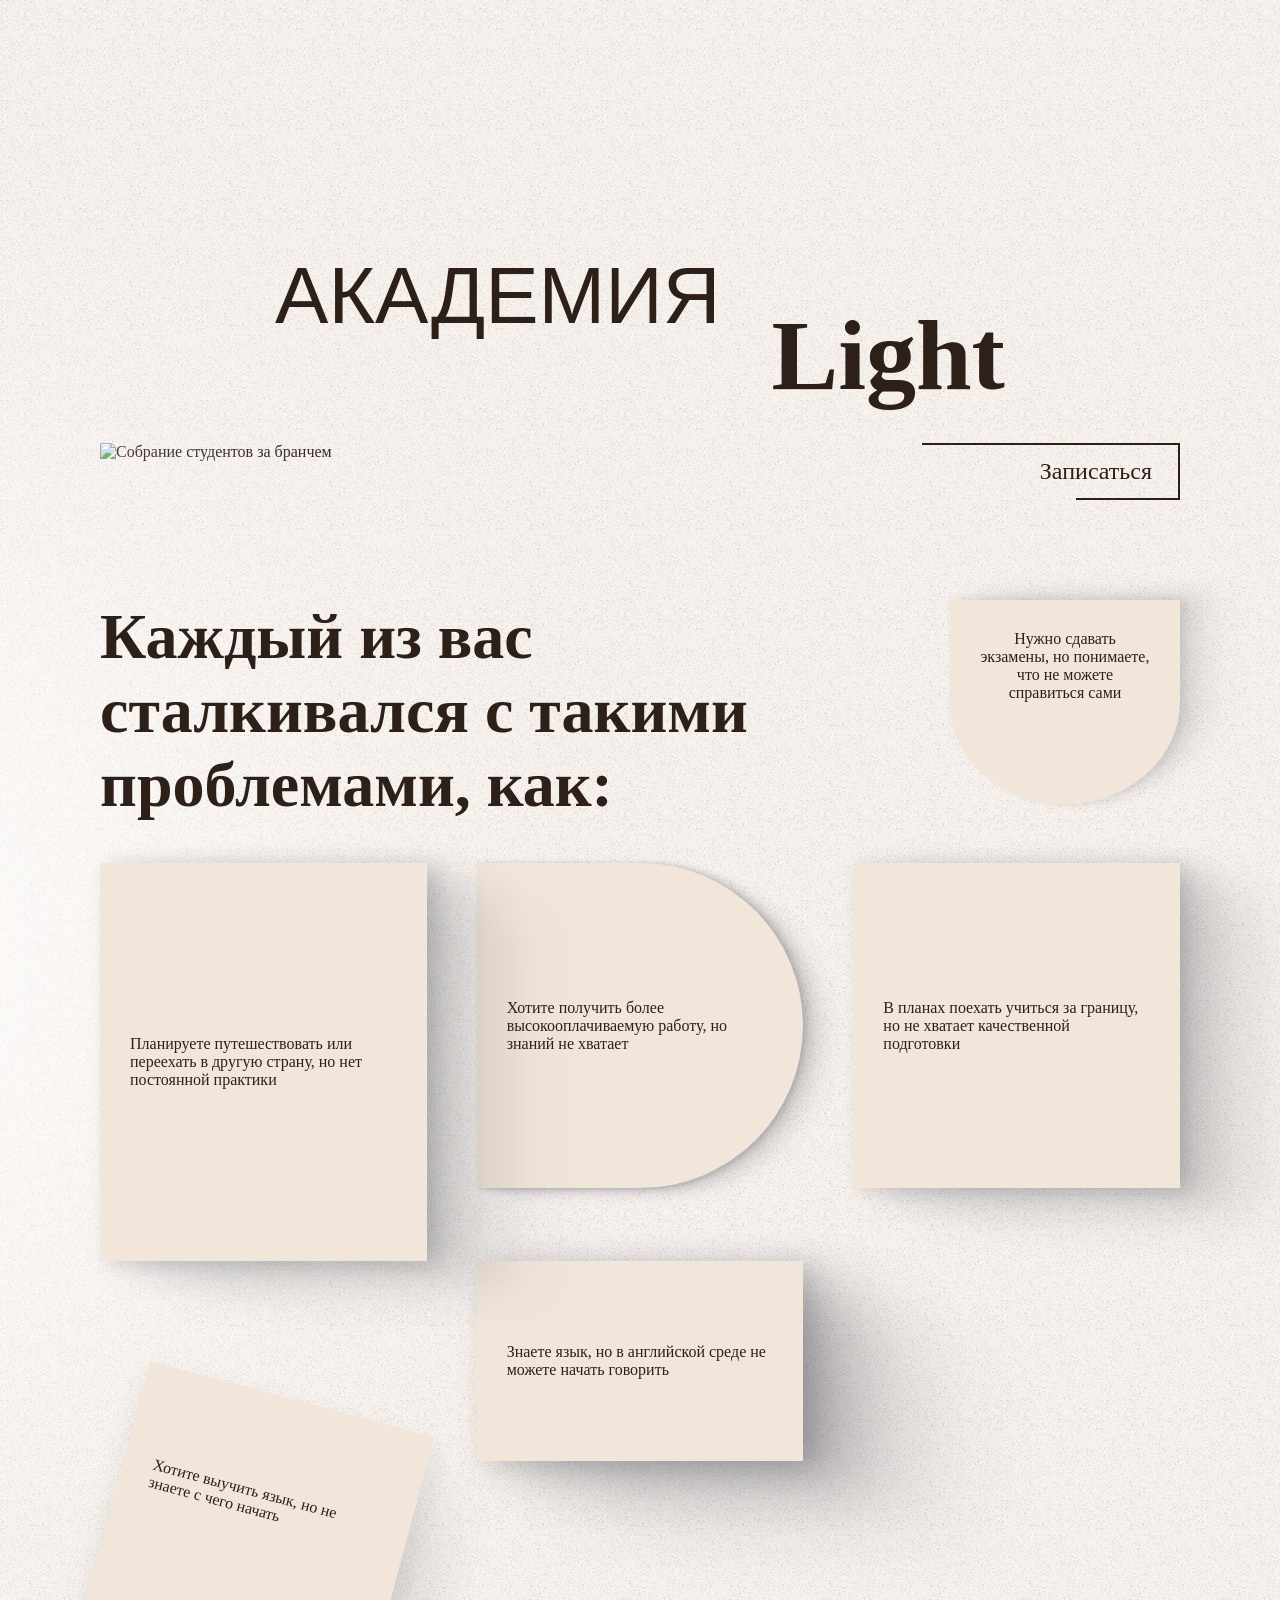
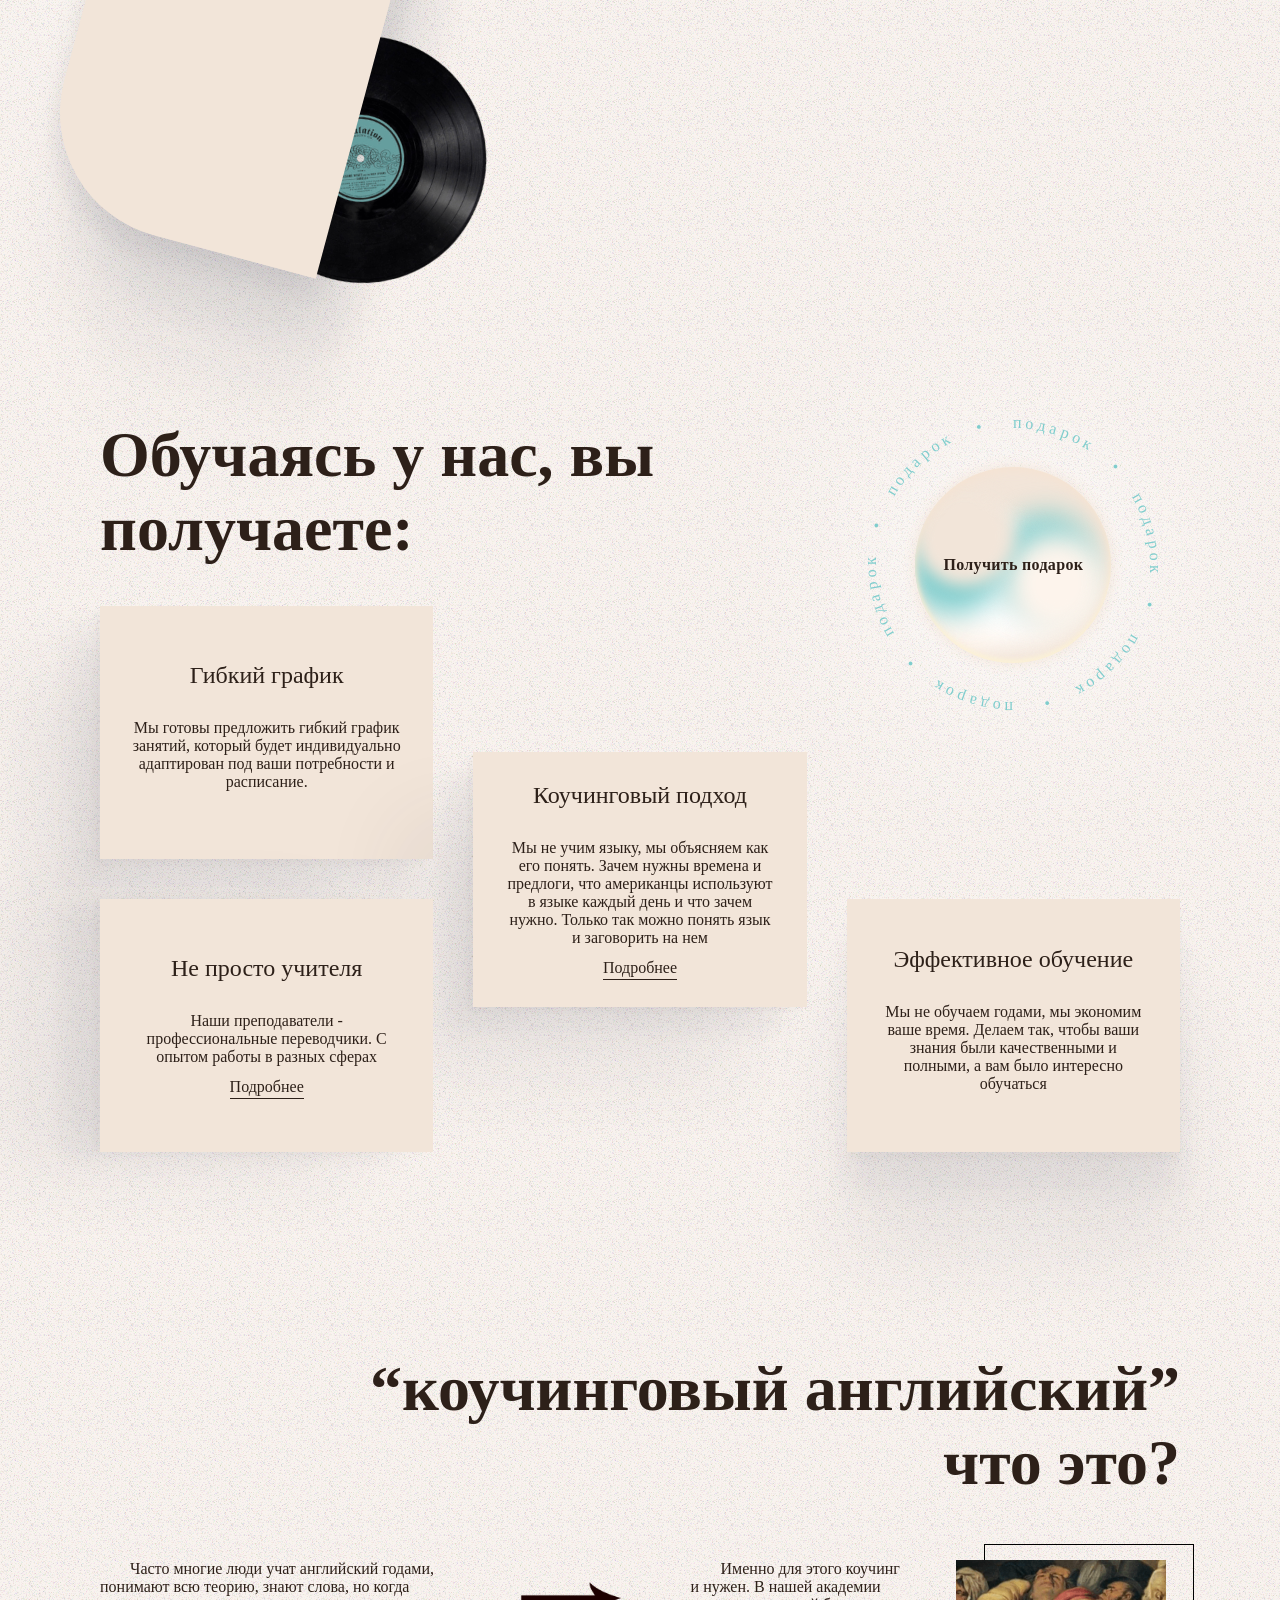
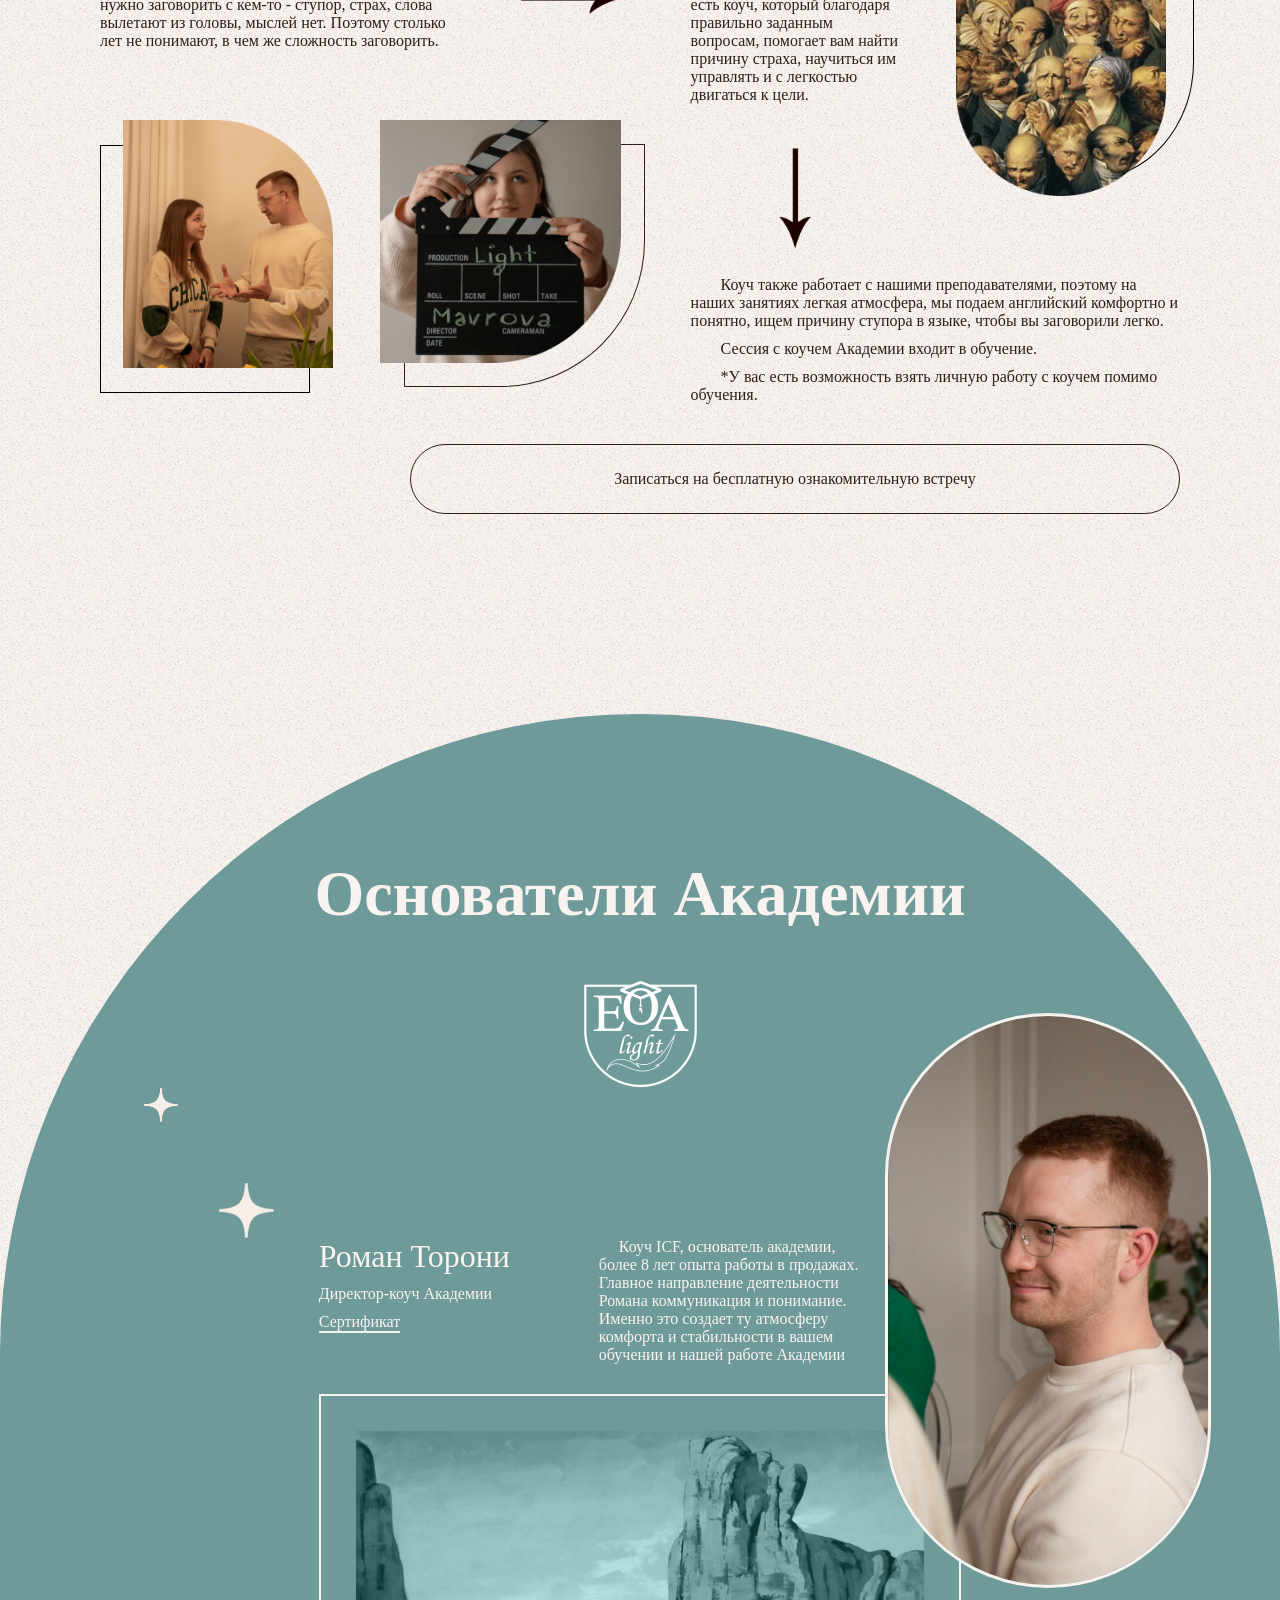
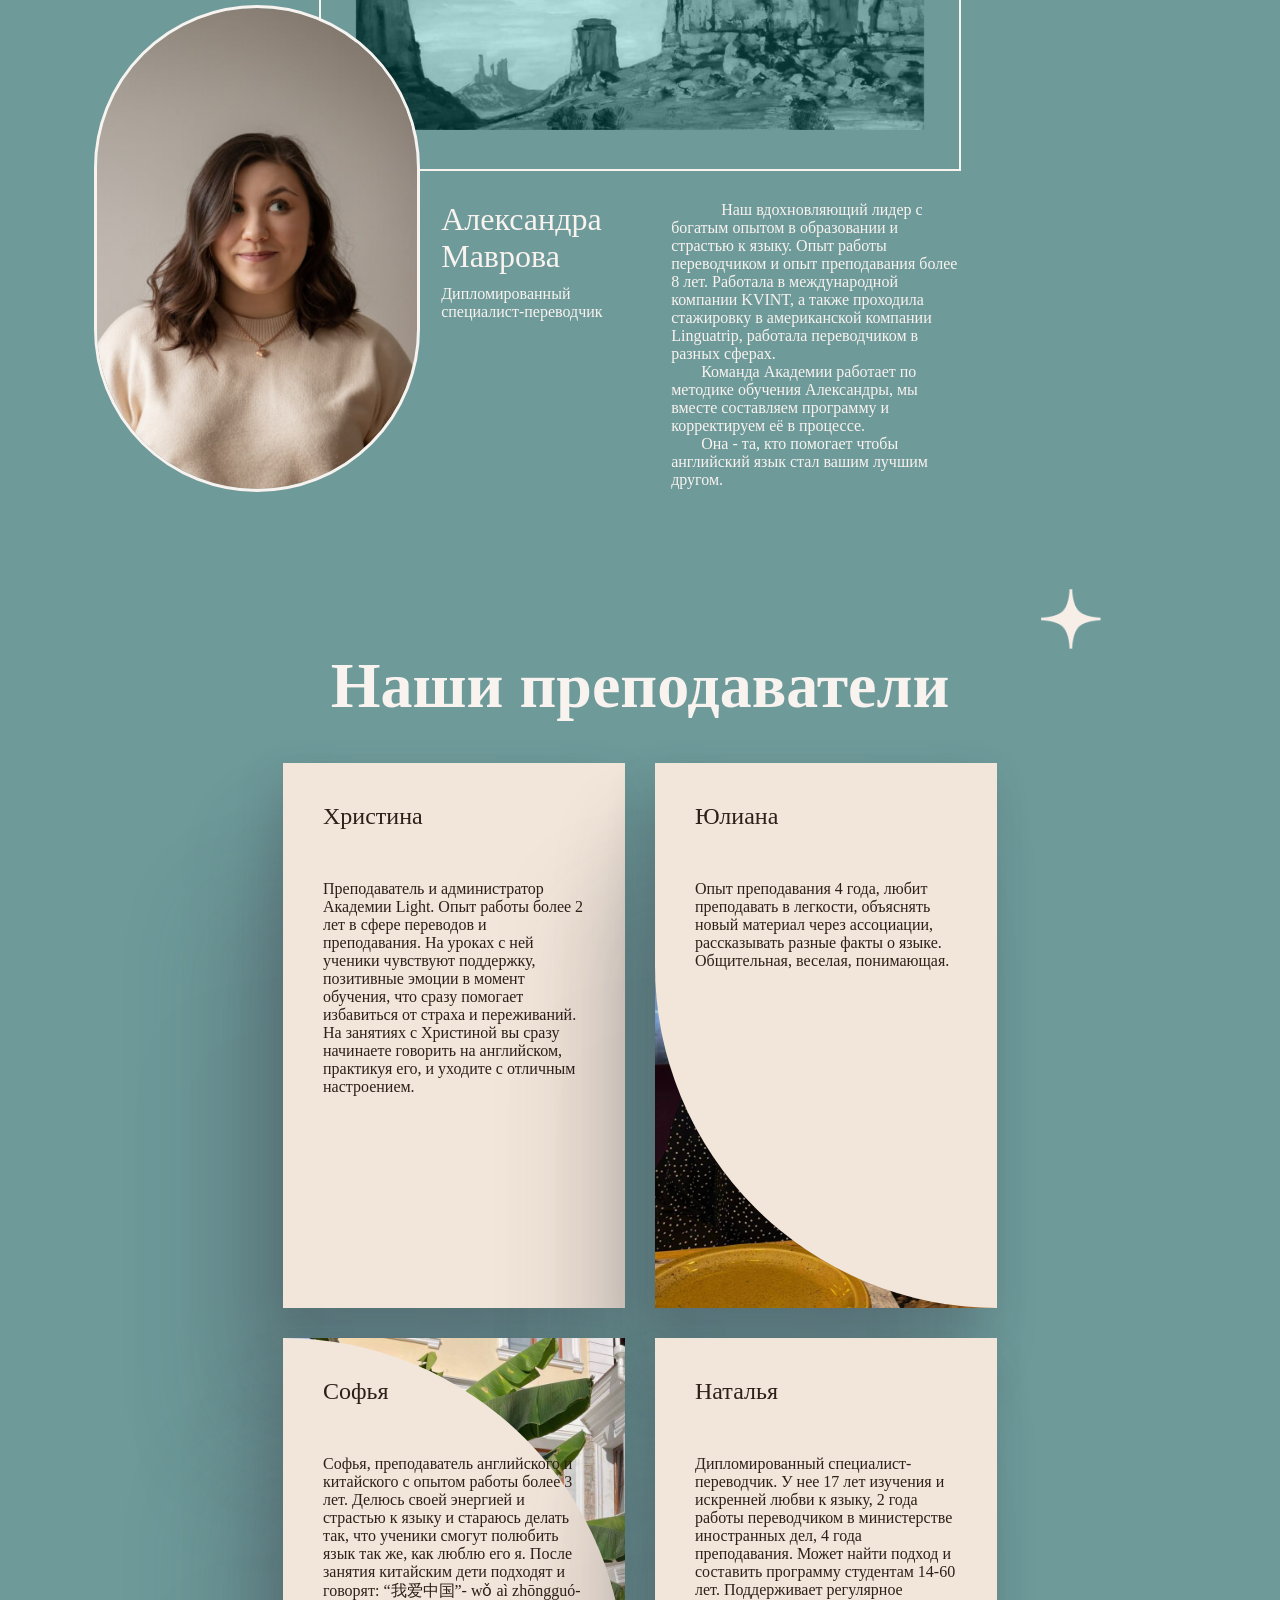
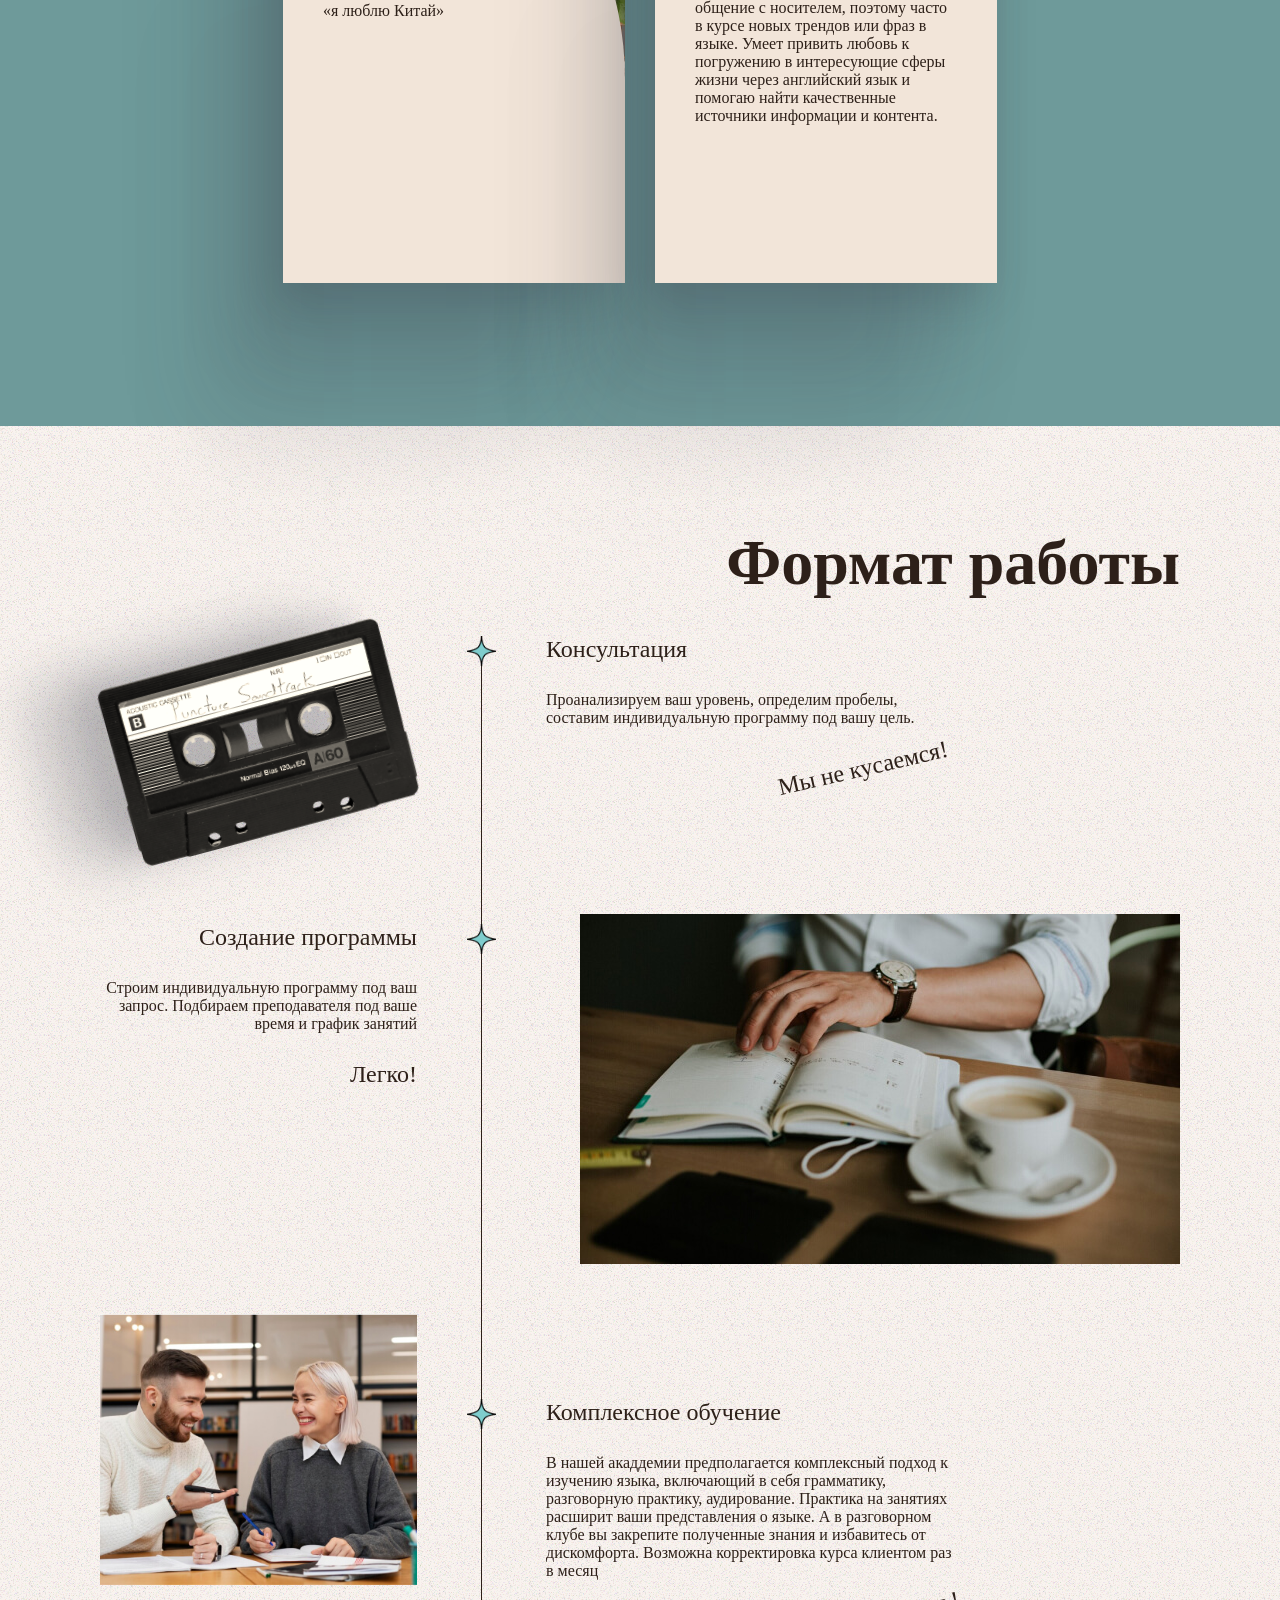
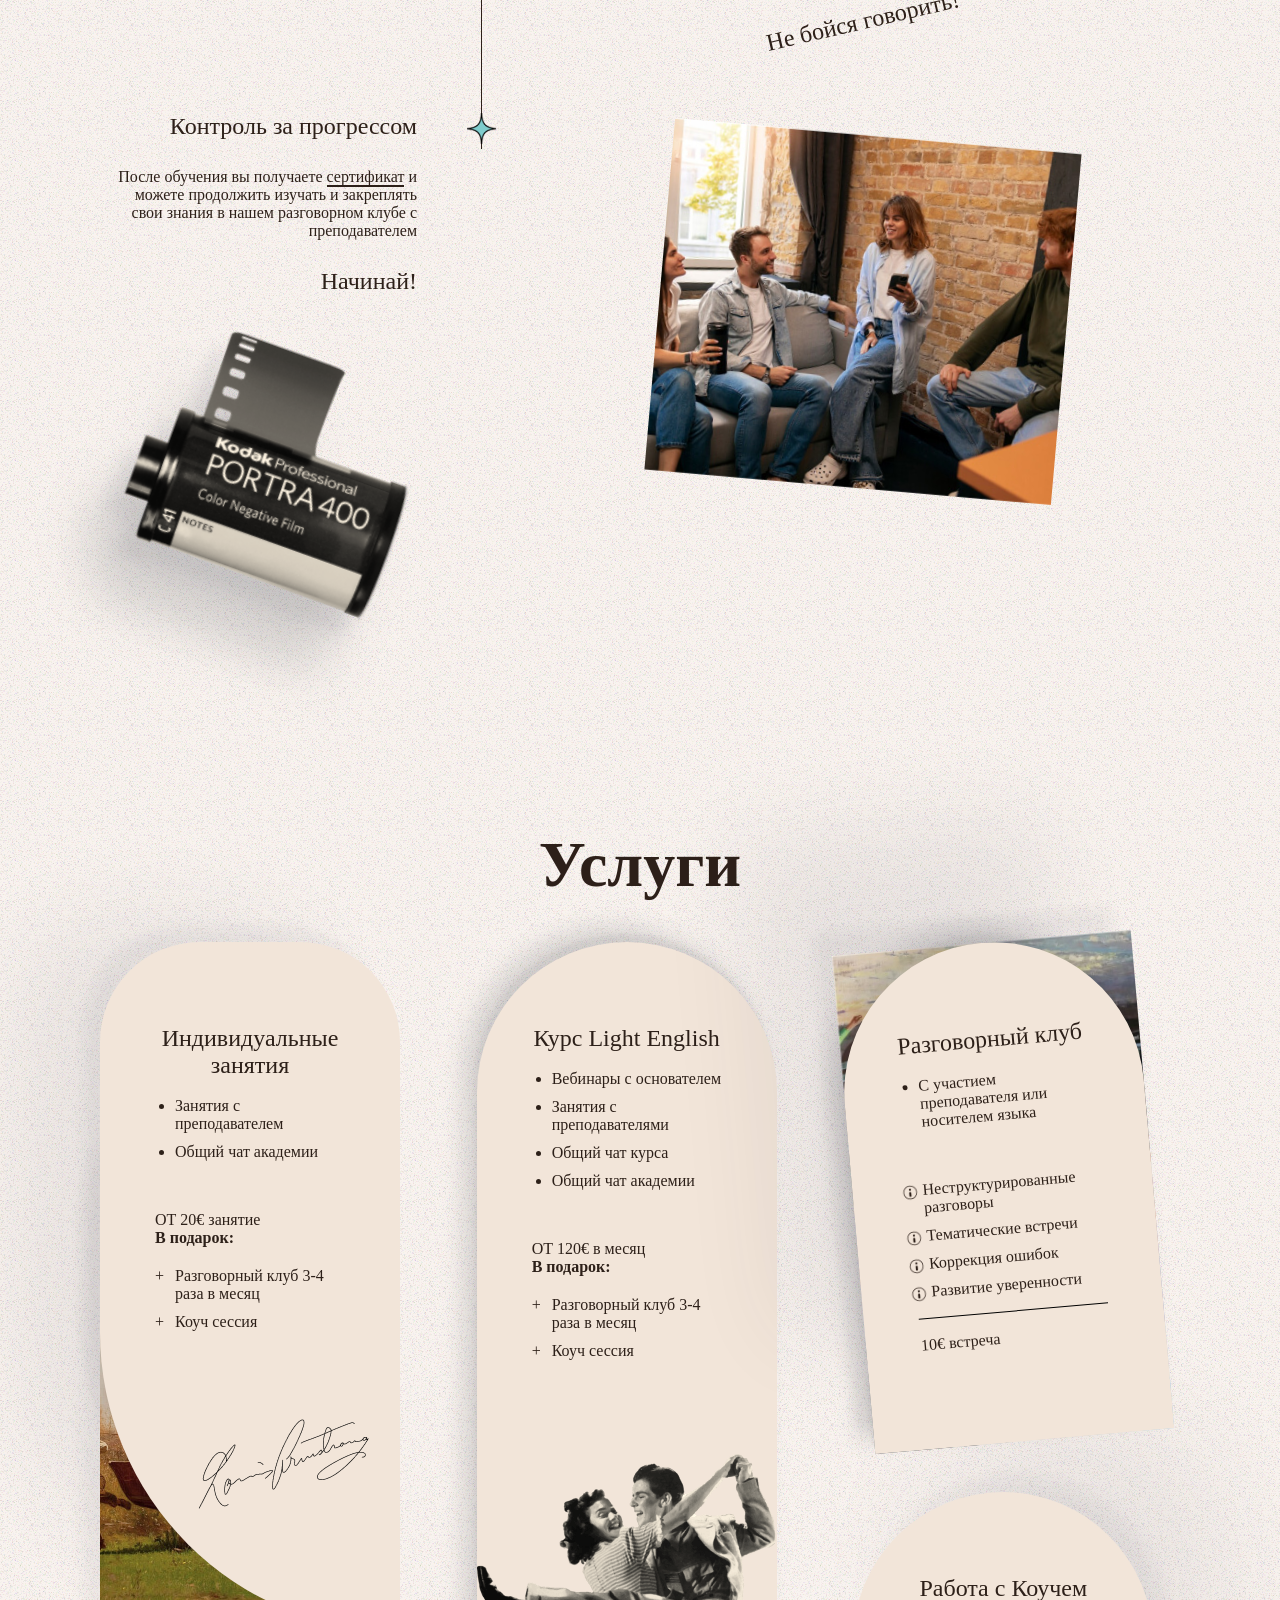
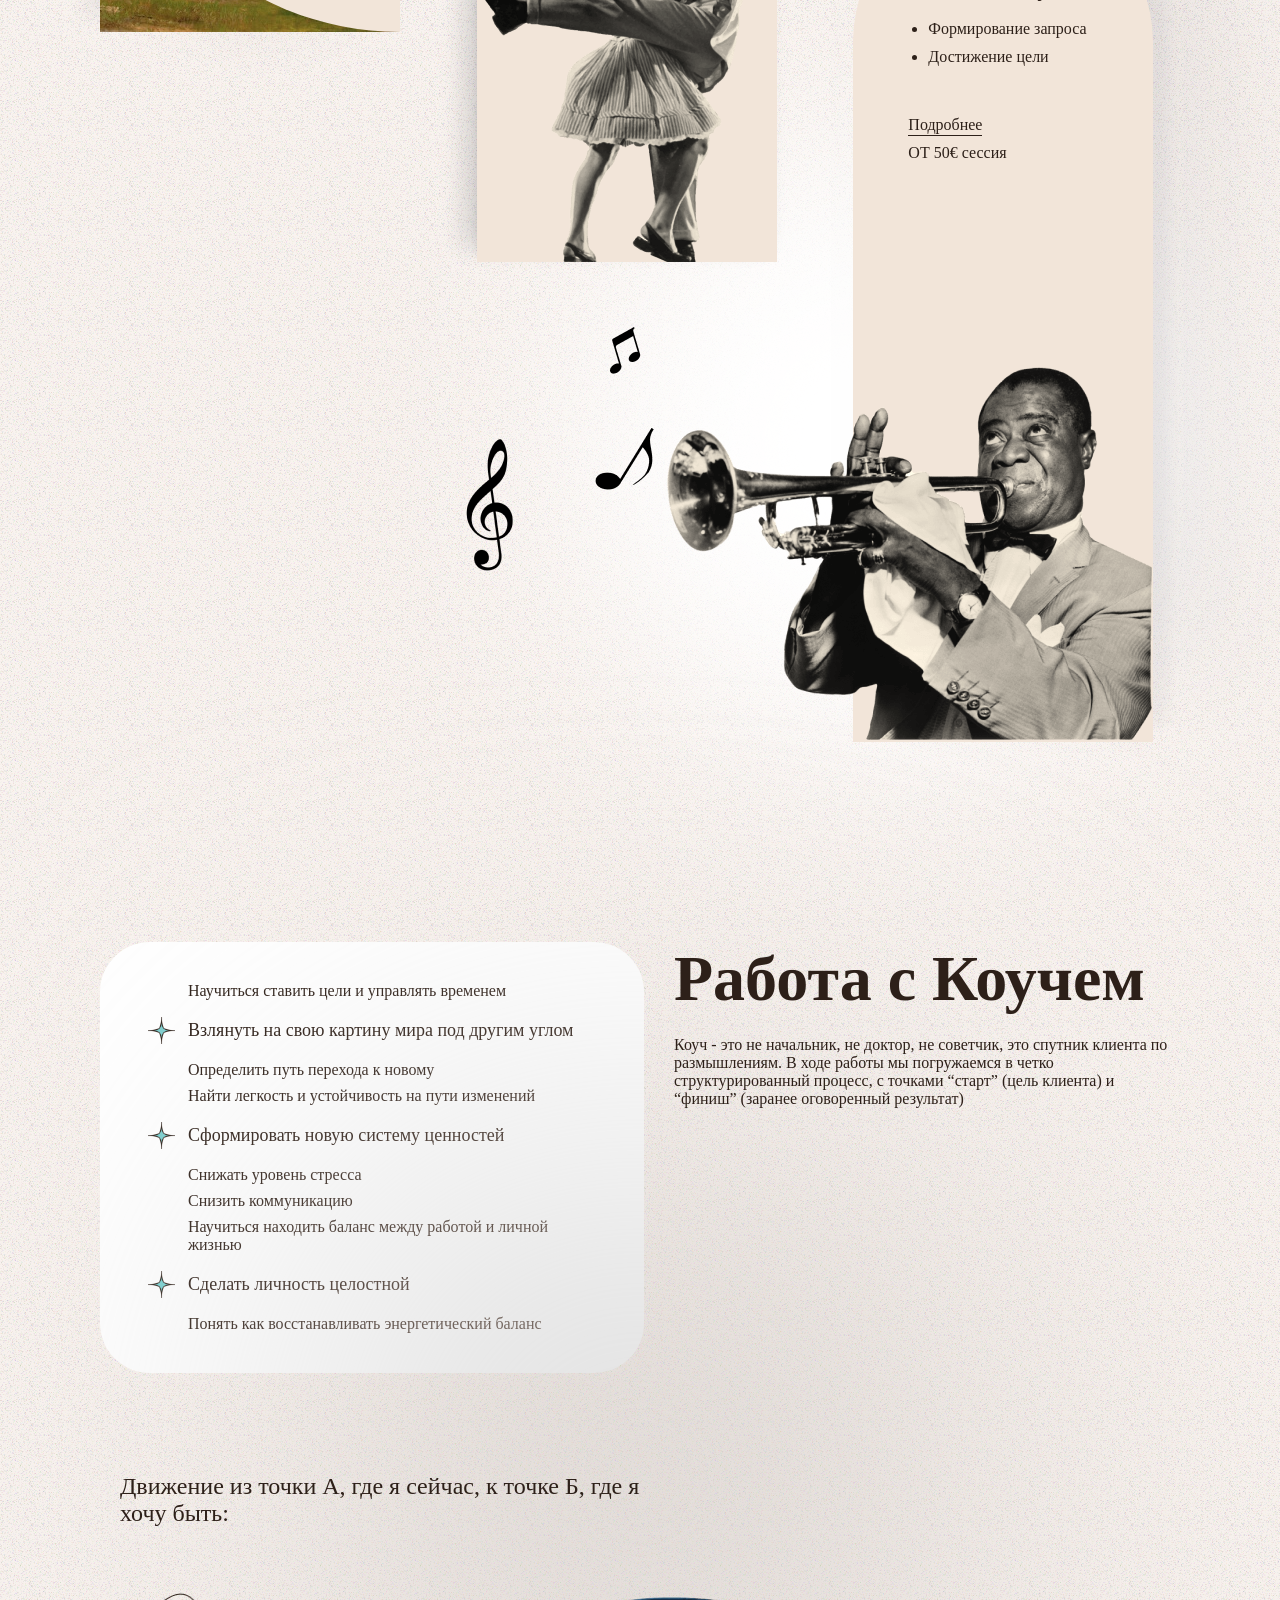
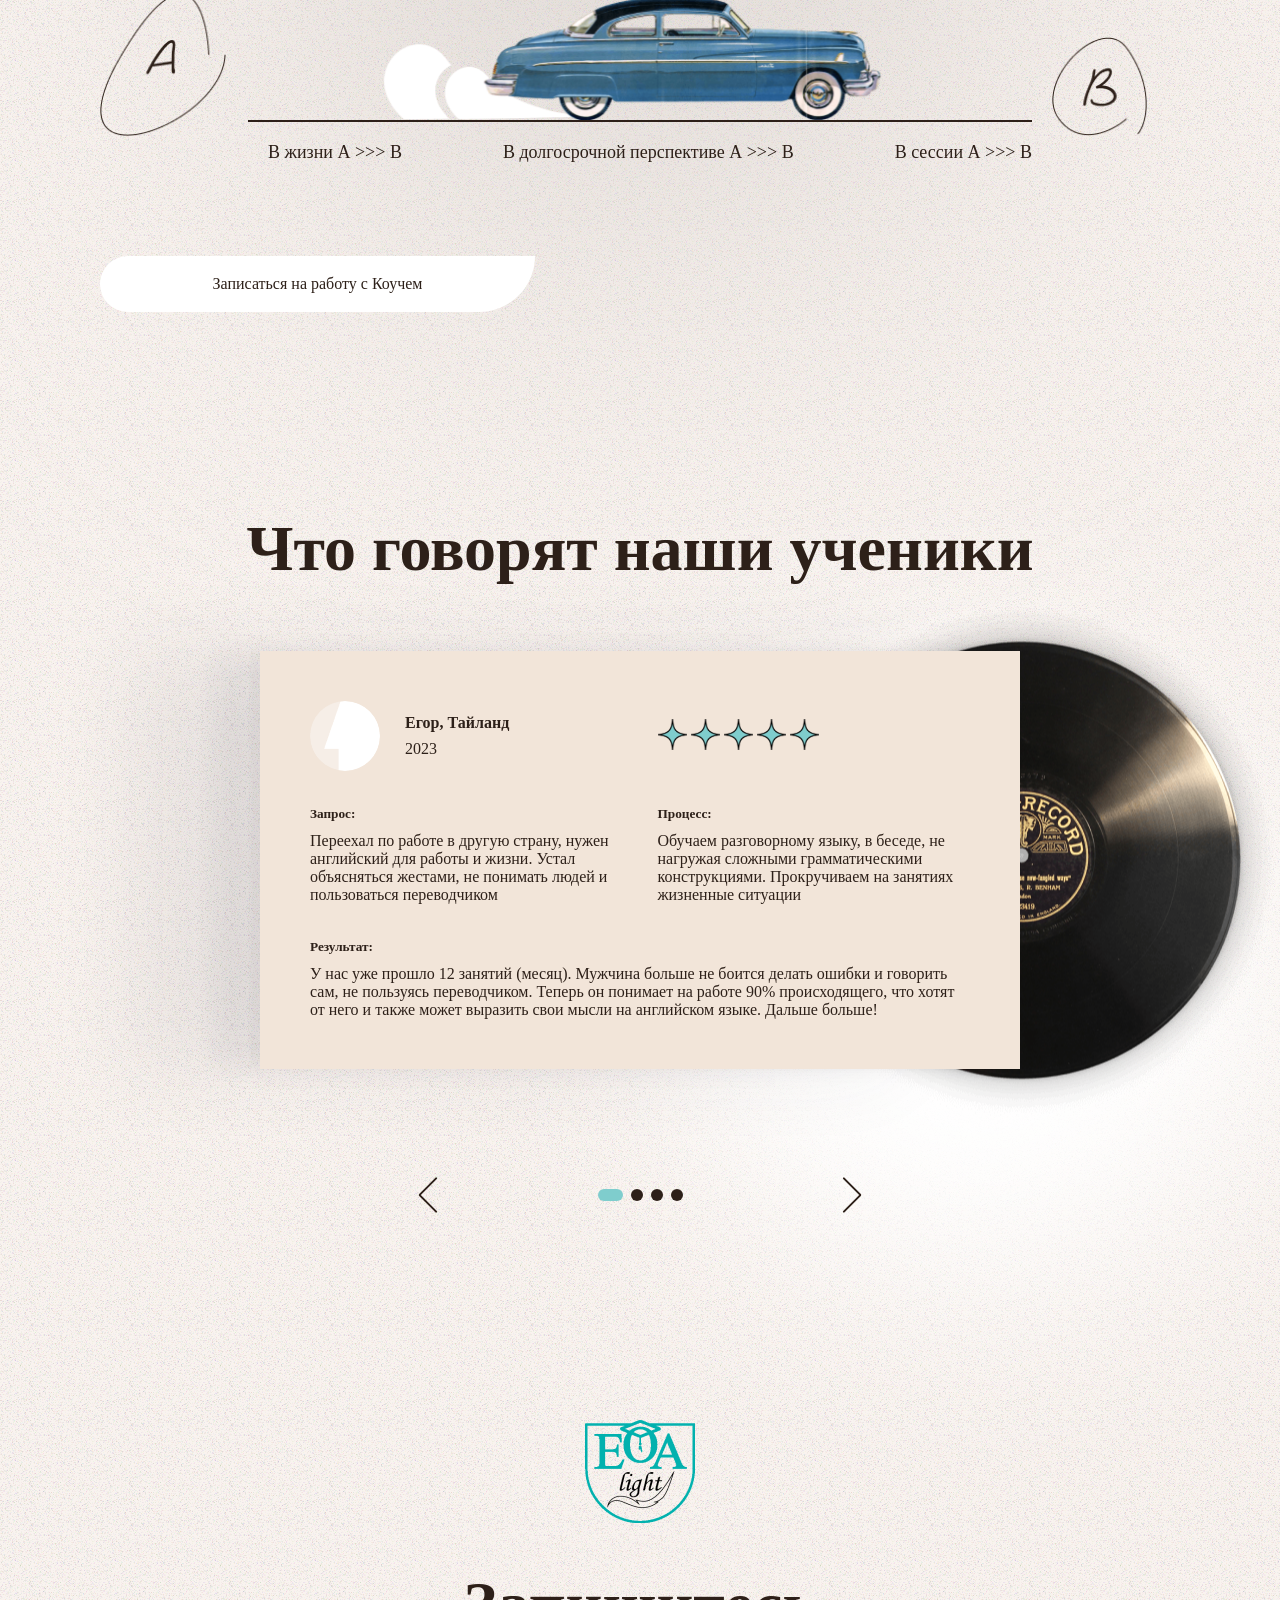
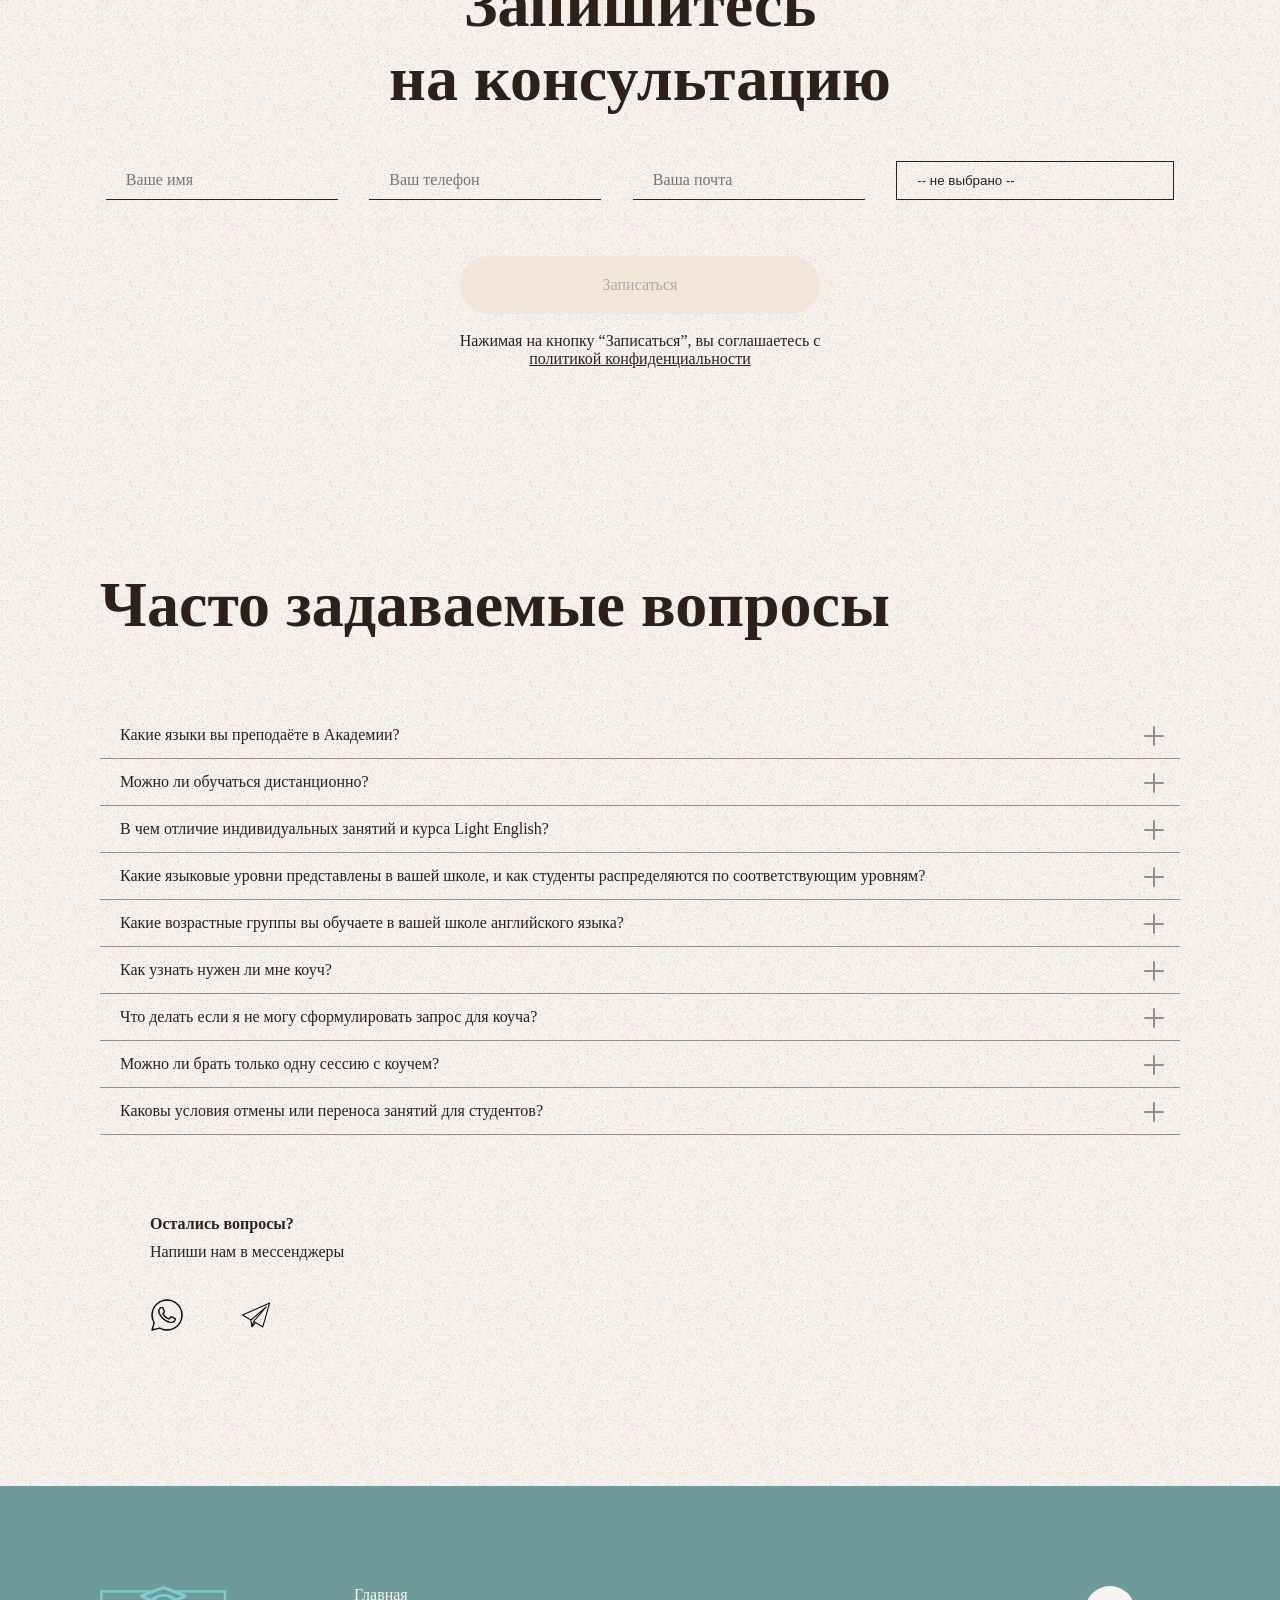
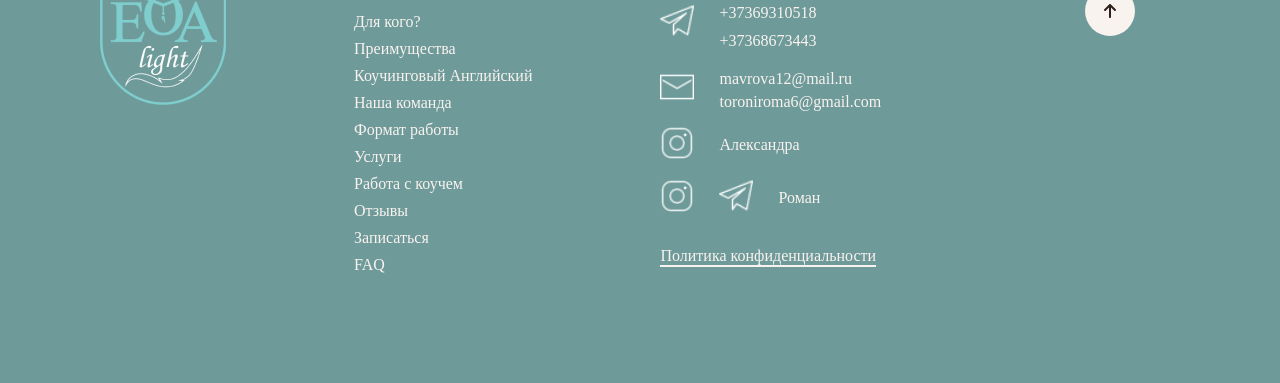
==== commit e0dfd7ea: "test" ====
--- a/index.html
+++ b/index.html
@@ -80,7 +80,7 @@
       <h2 class="academy__title-line-second">Light</h2>
     </div>
     <div class="academy__box-images">
-      <img class="academy__image" src="./images/firstImagePeople.png" alt="Собрание студентов за бранчем">
+      <img class="academy__image" src="./images/firstImagePeople.jpg" alt="Собрание студентов за бранчем">
       <button class="academy__button btn2">
         <span class="academy__button-line"></span>
         <span class="academy__text-button">Записаться</span>
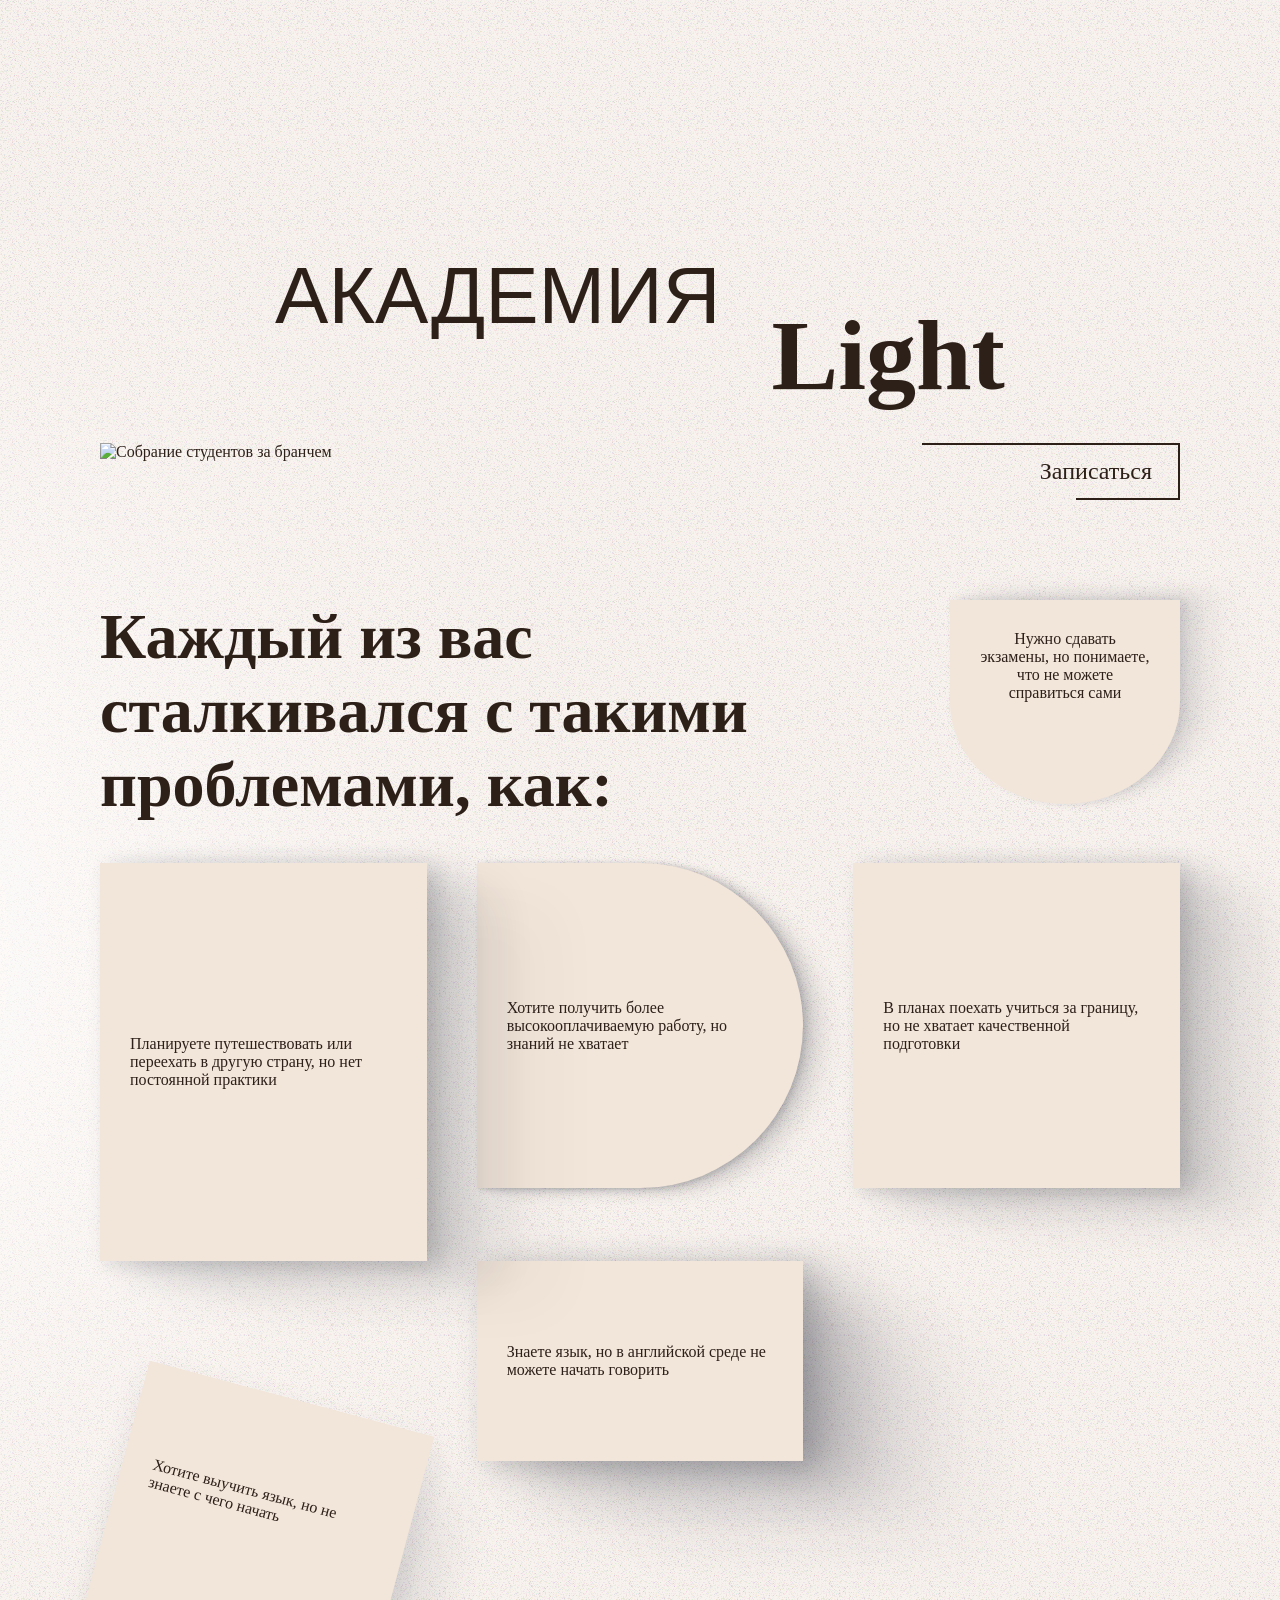
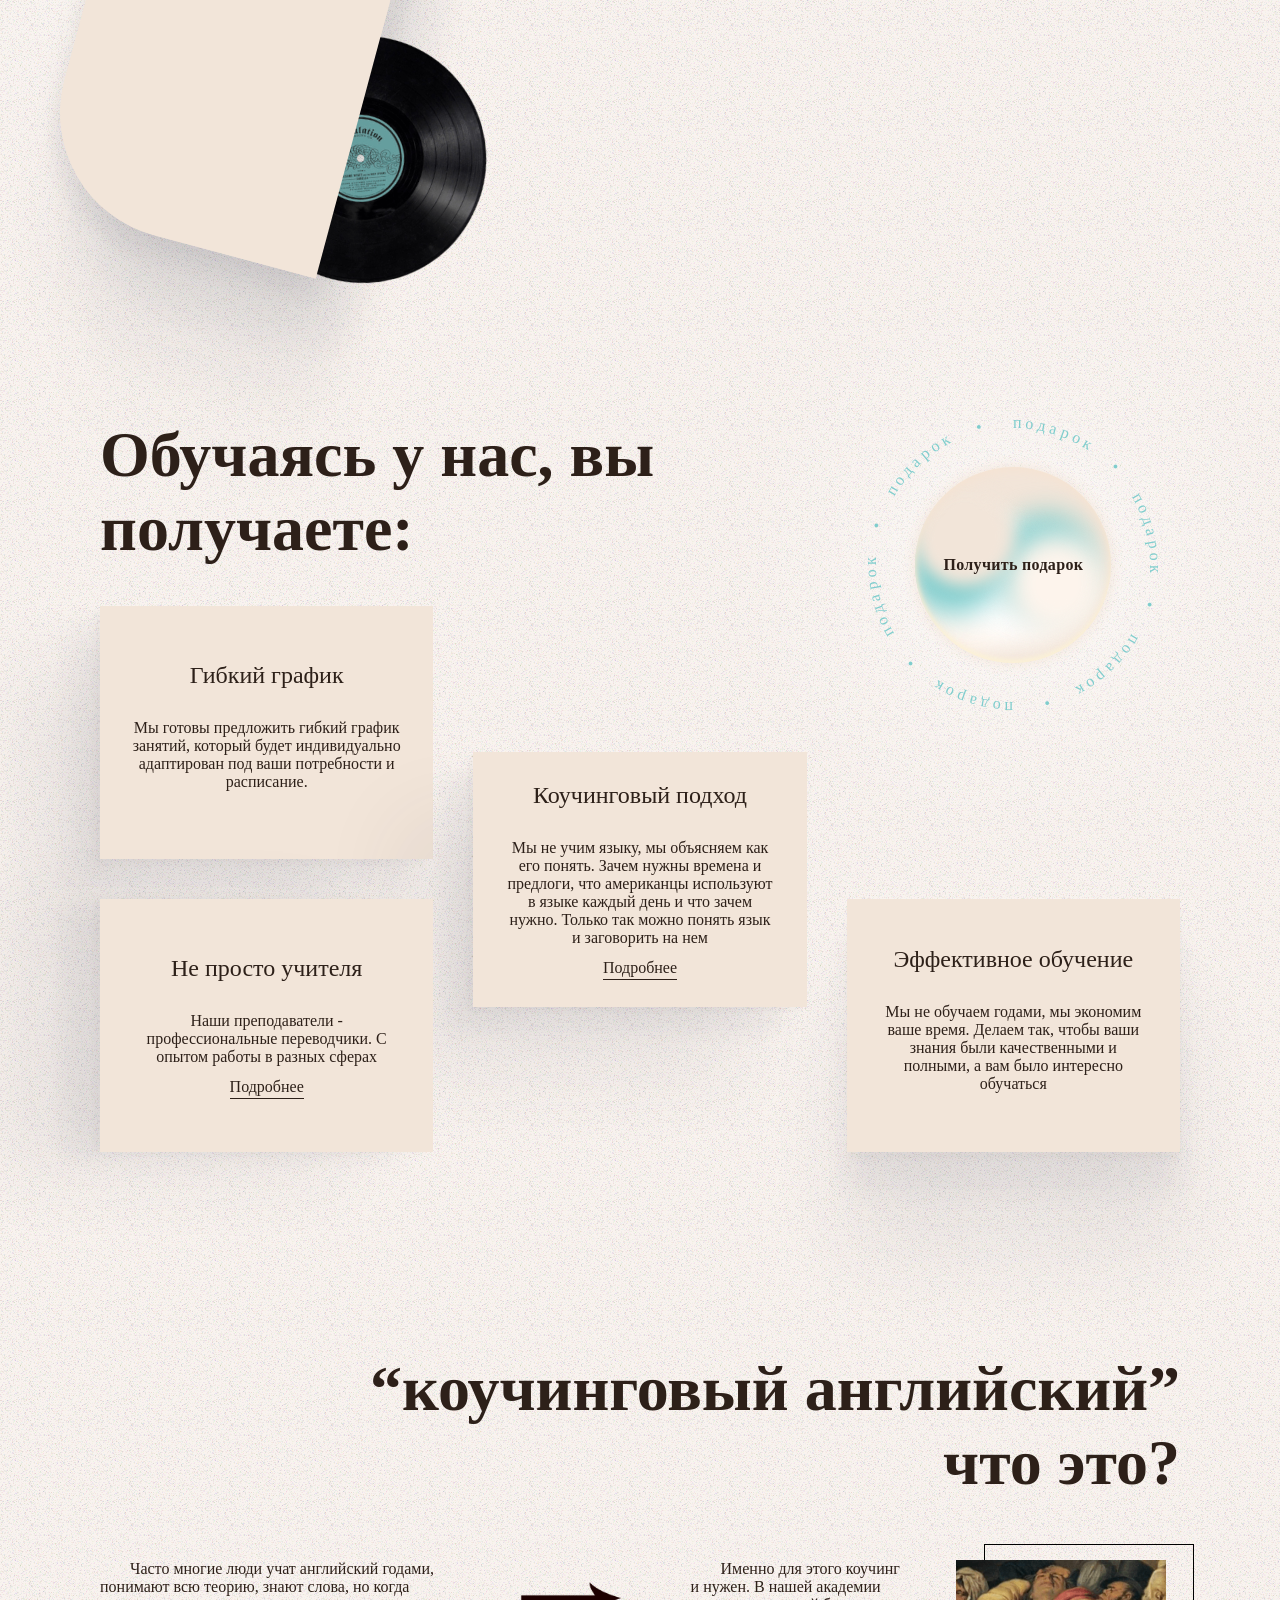
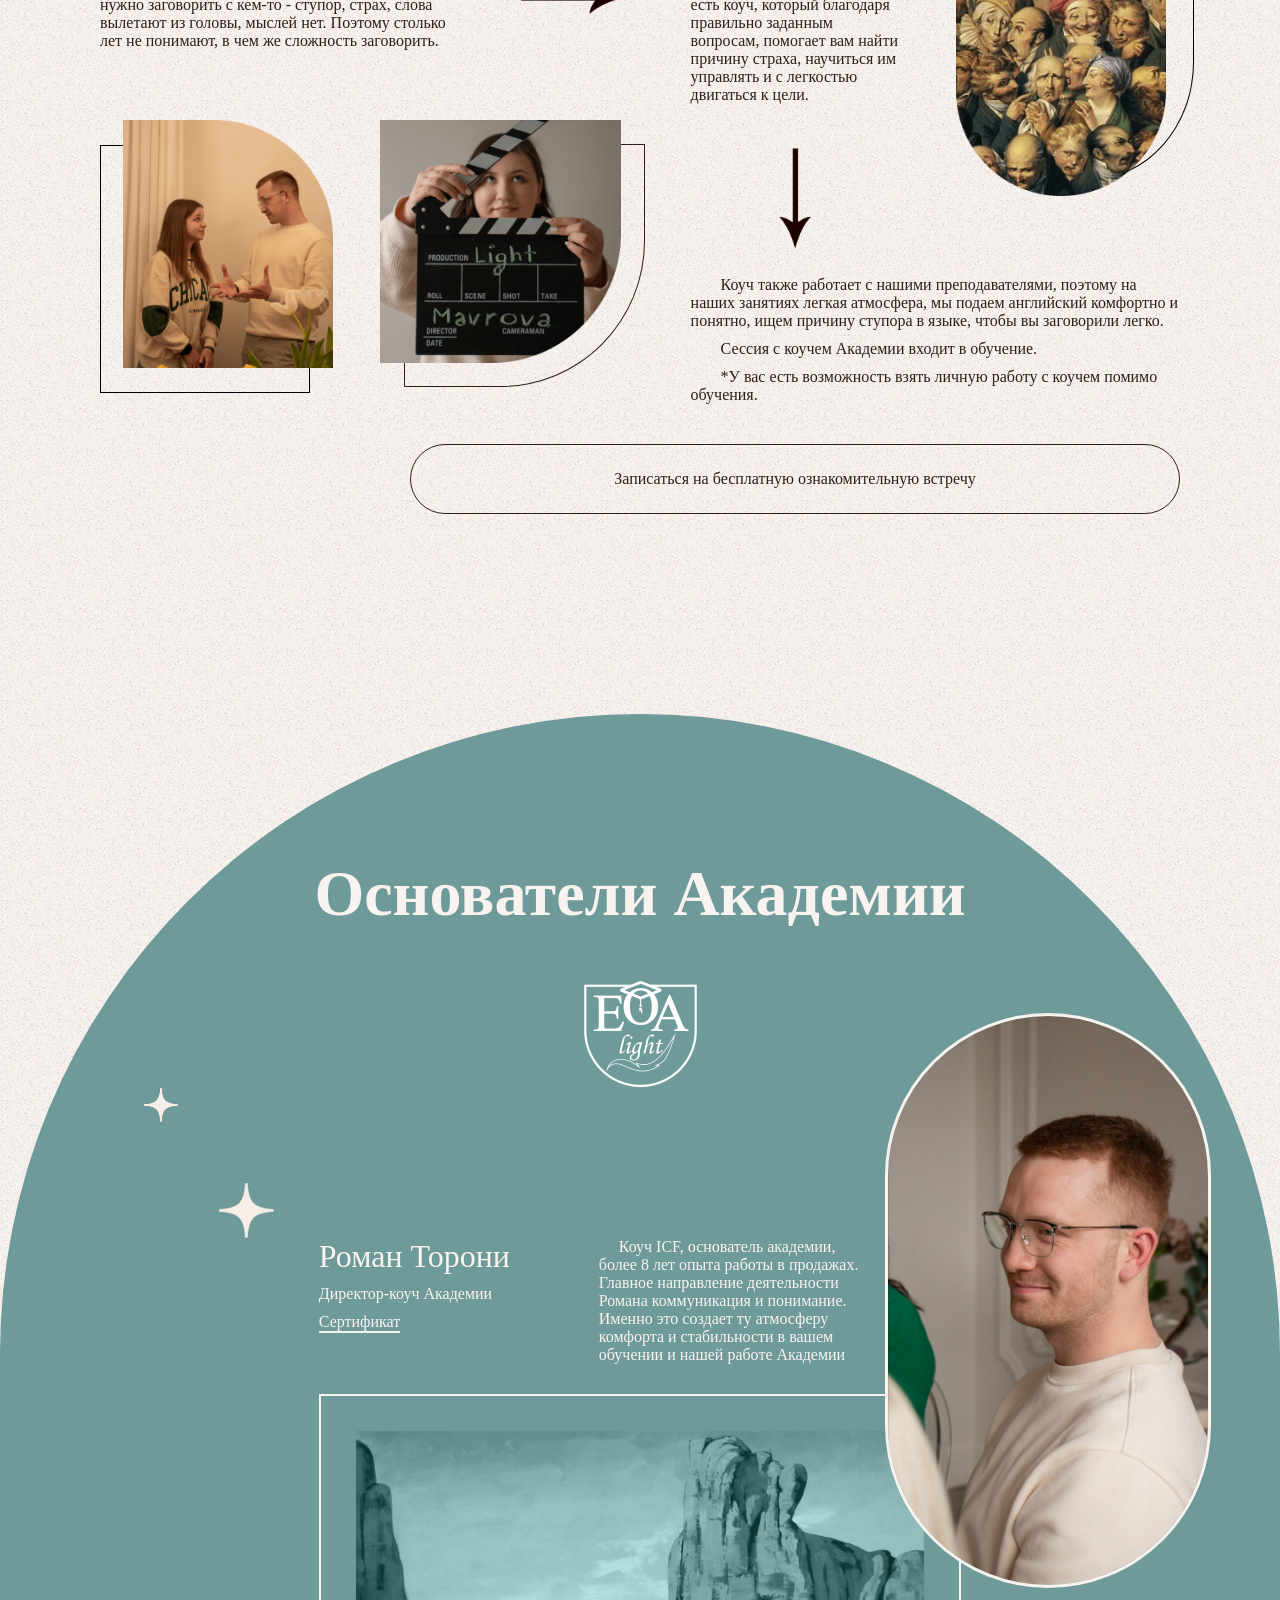
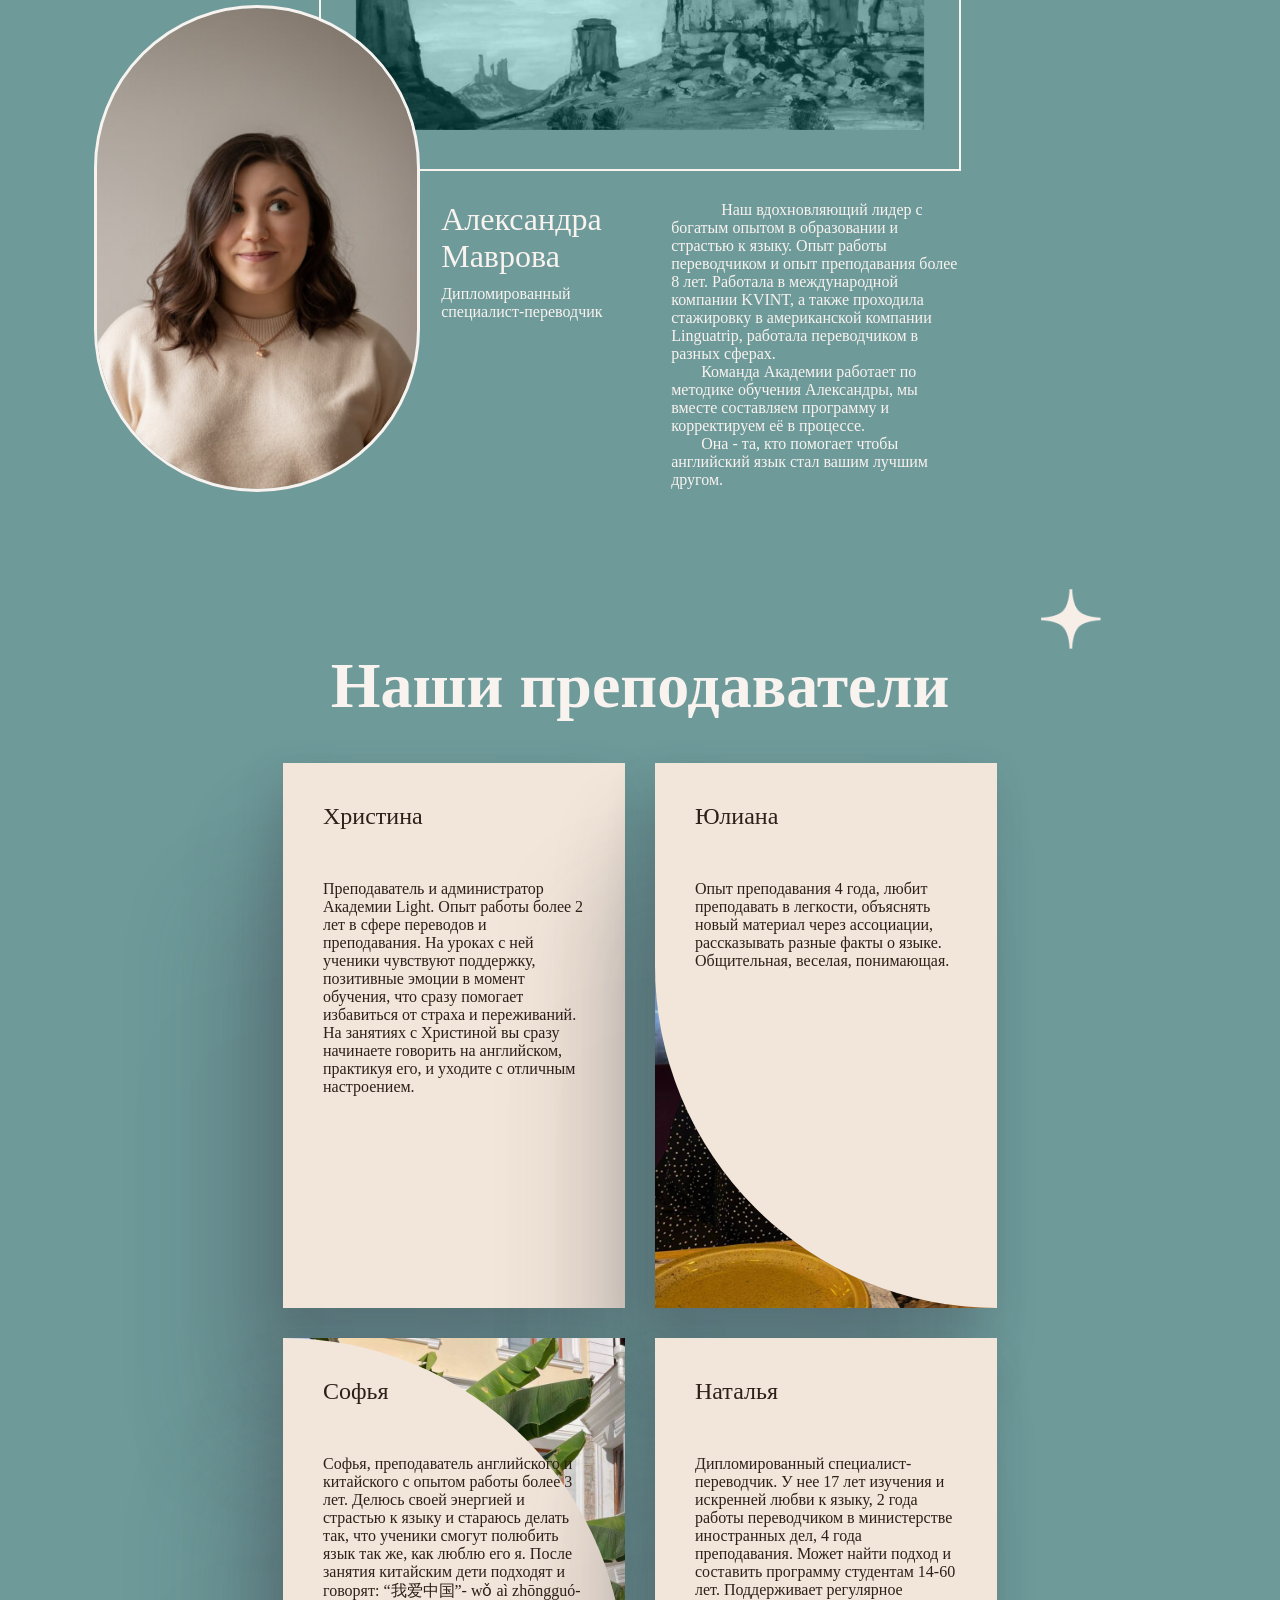
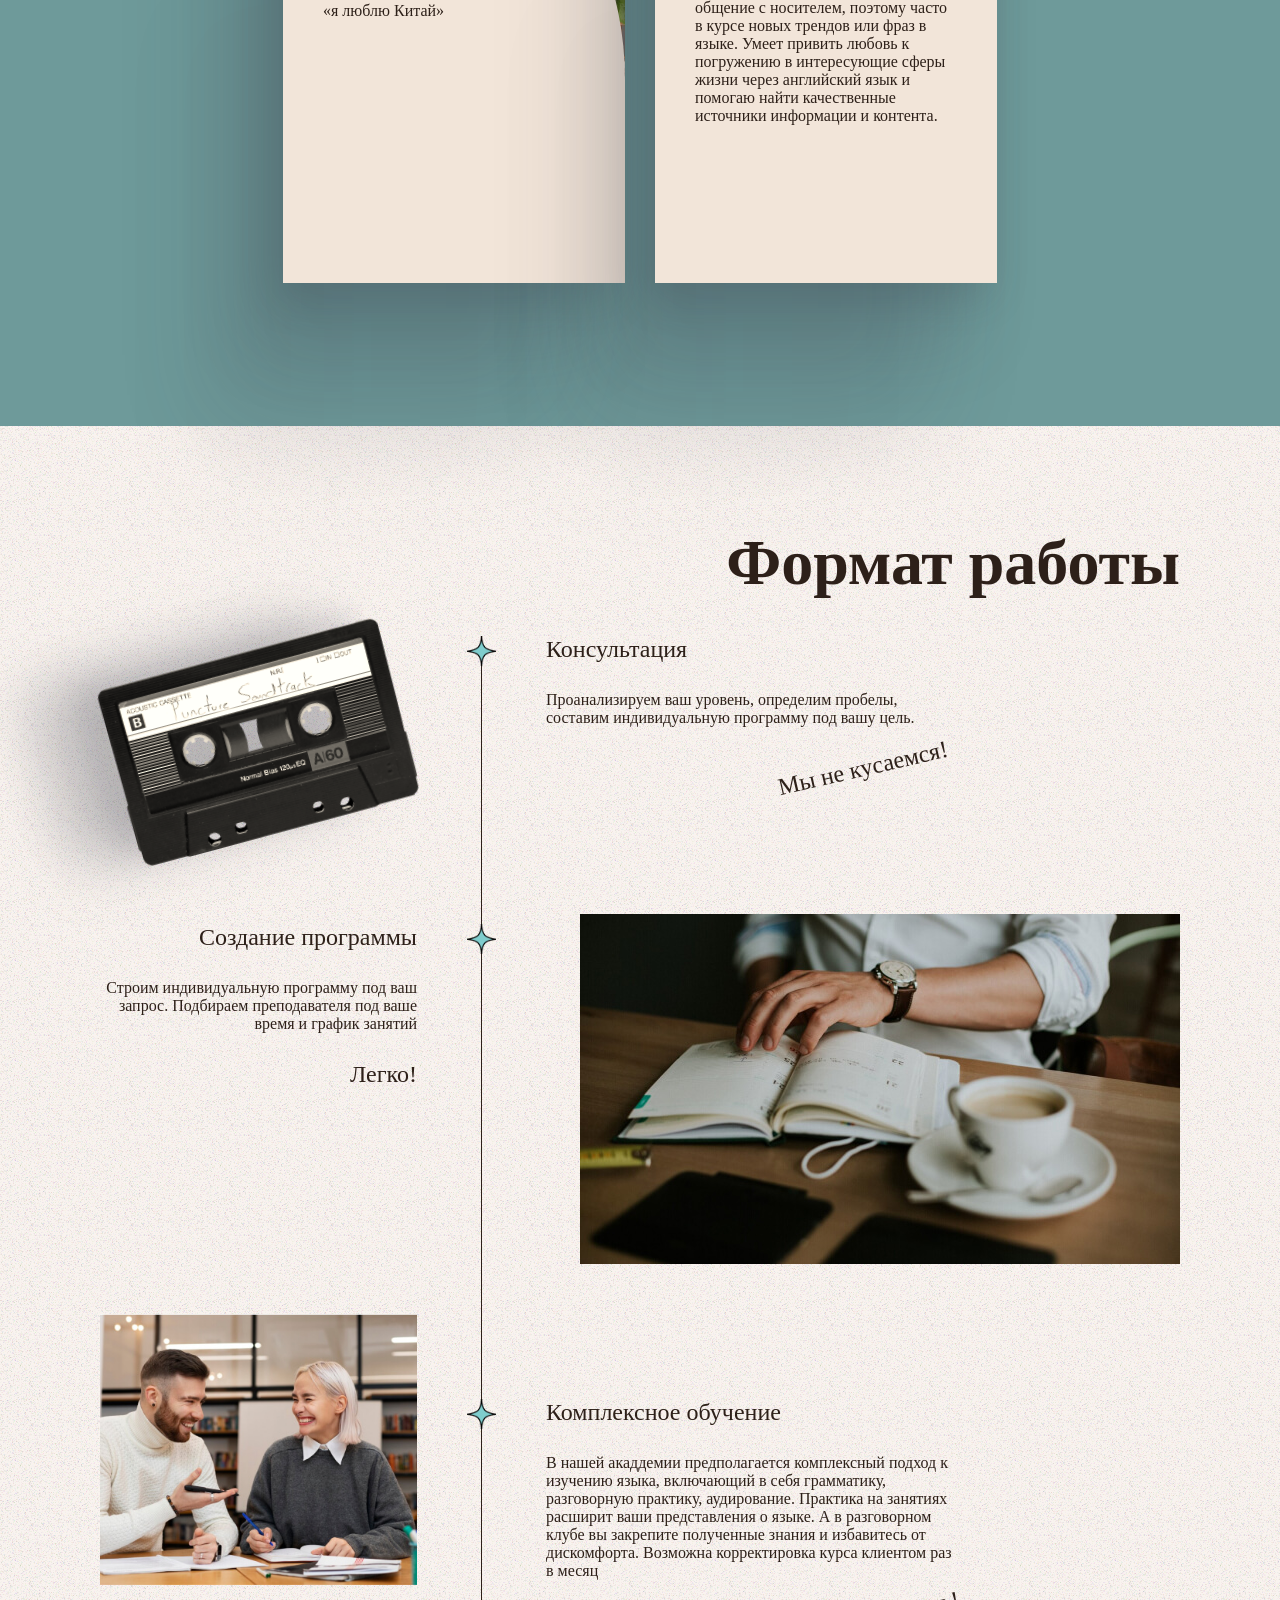
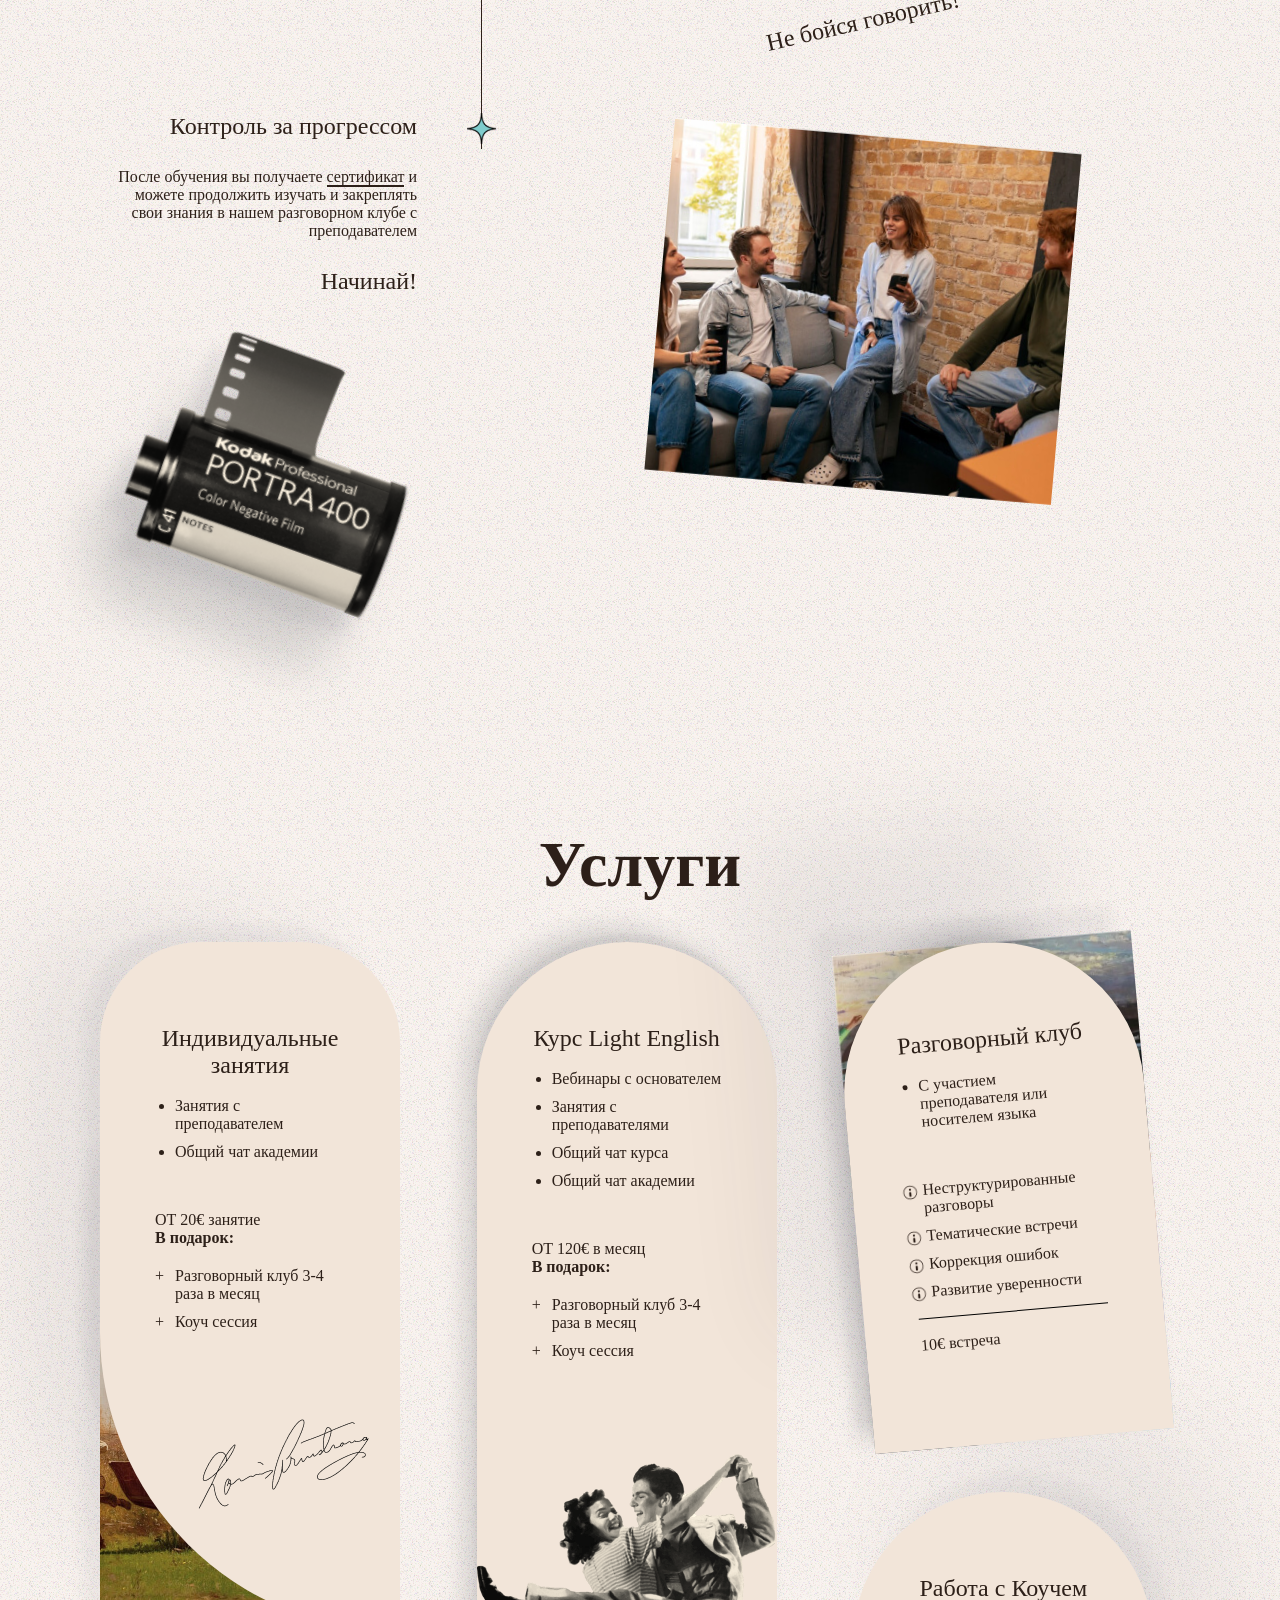
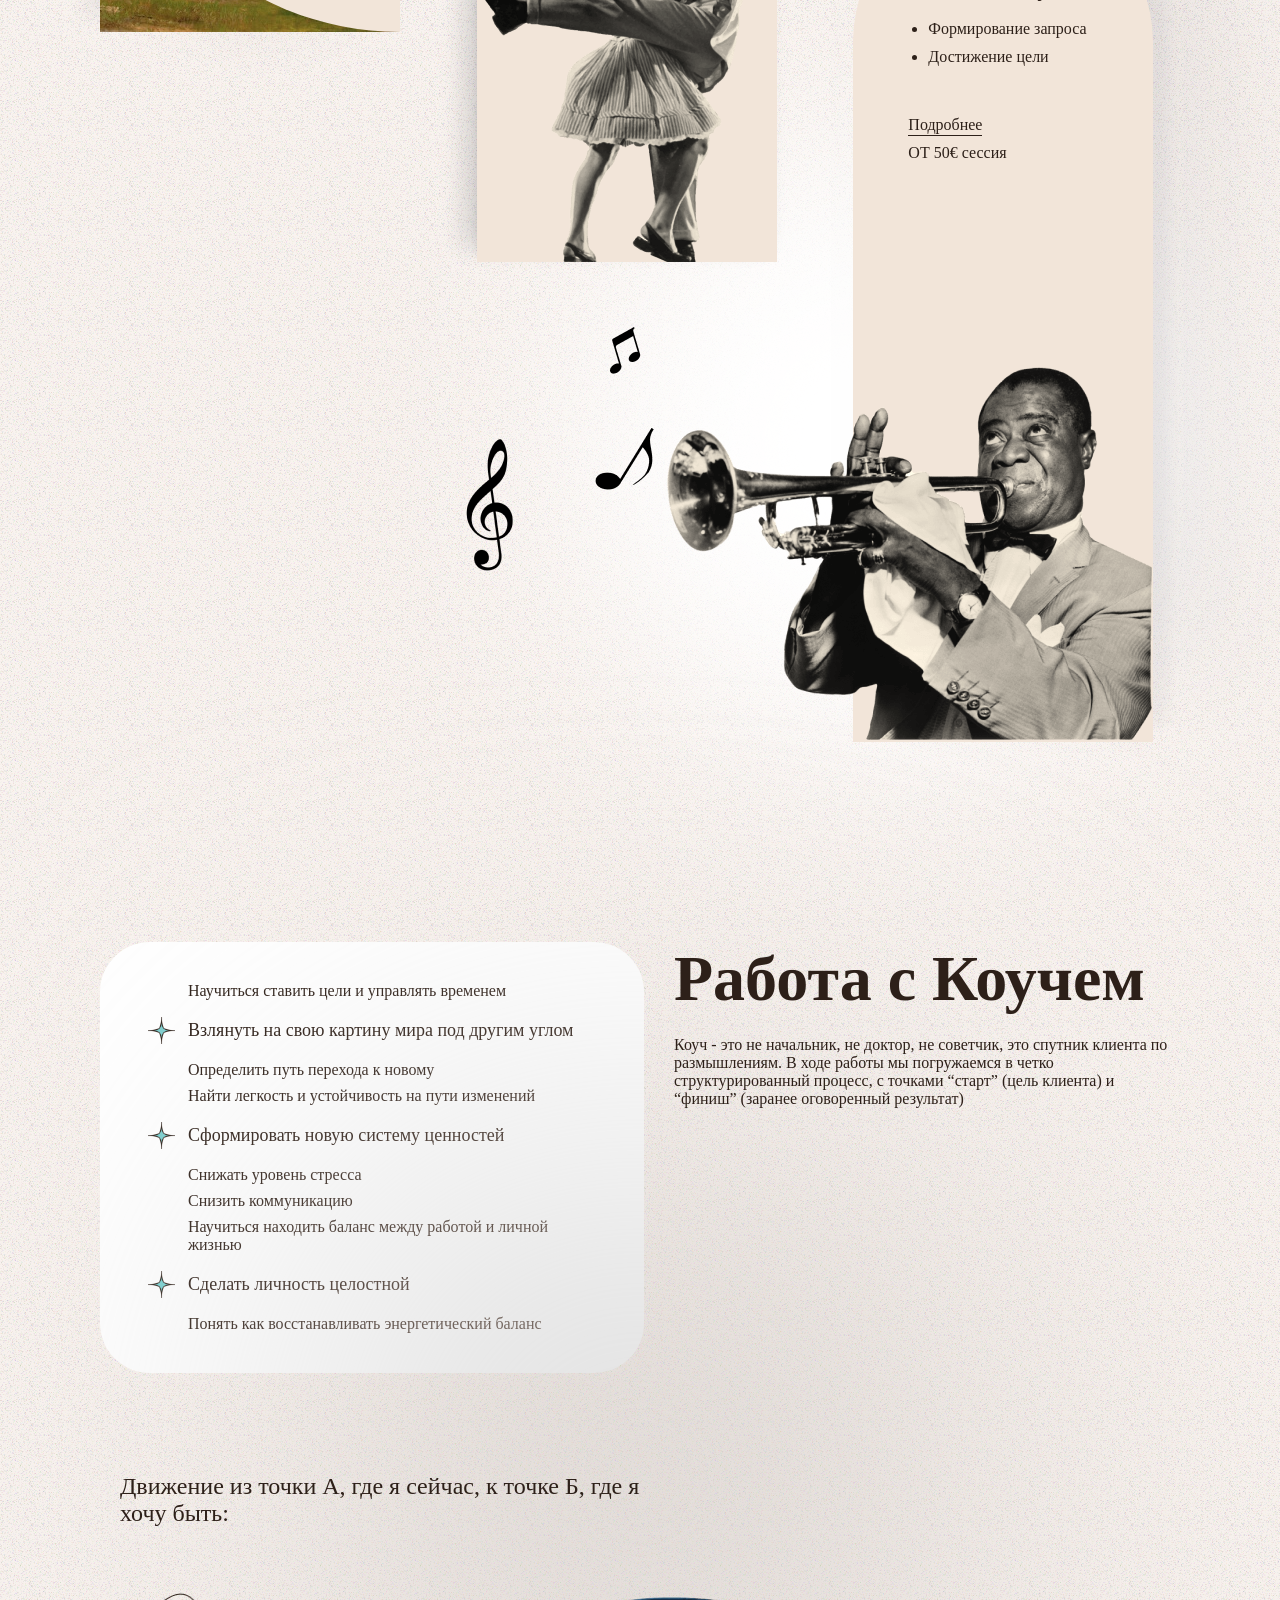
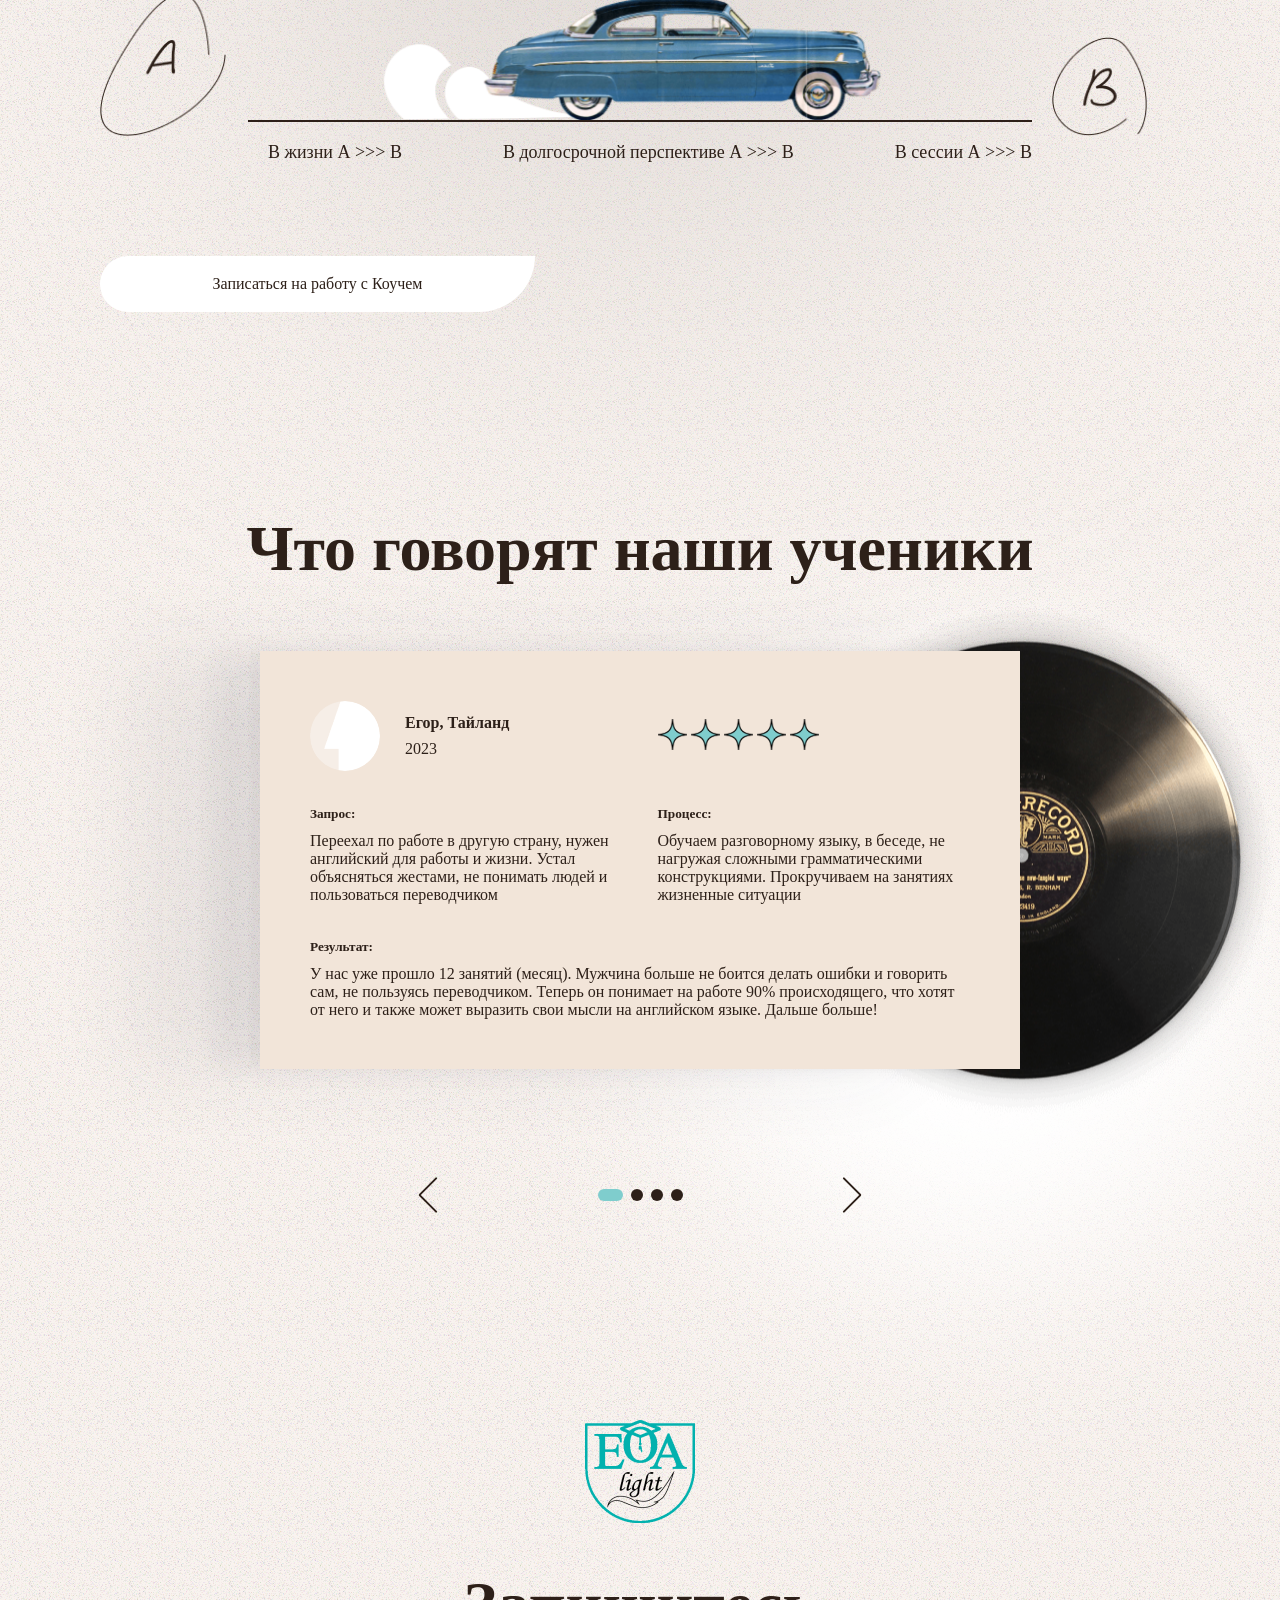
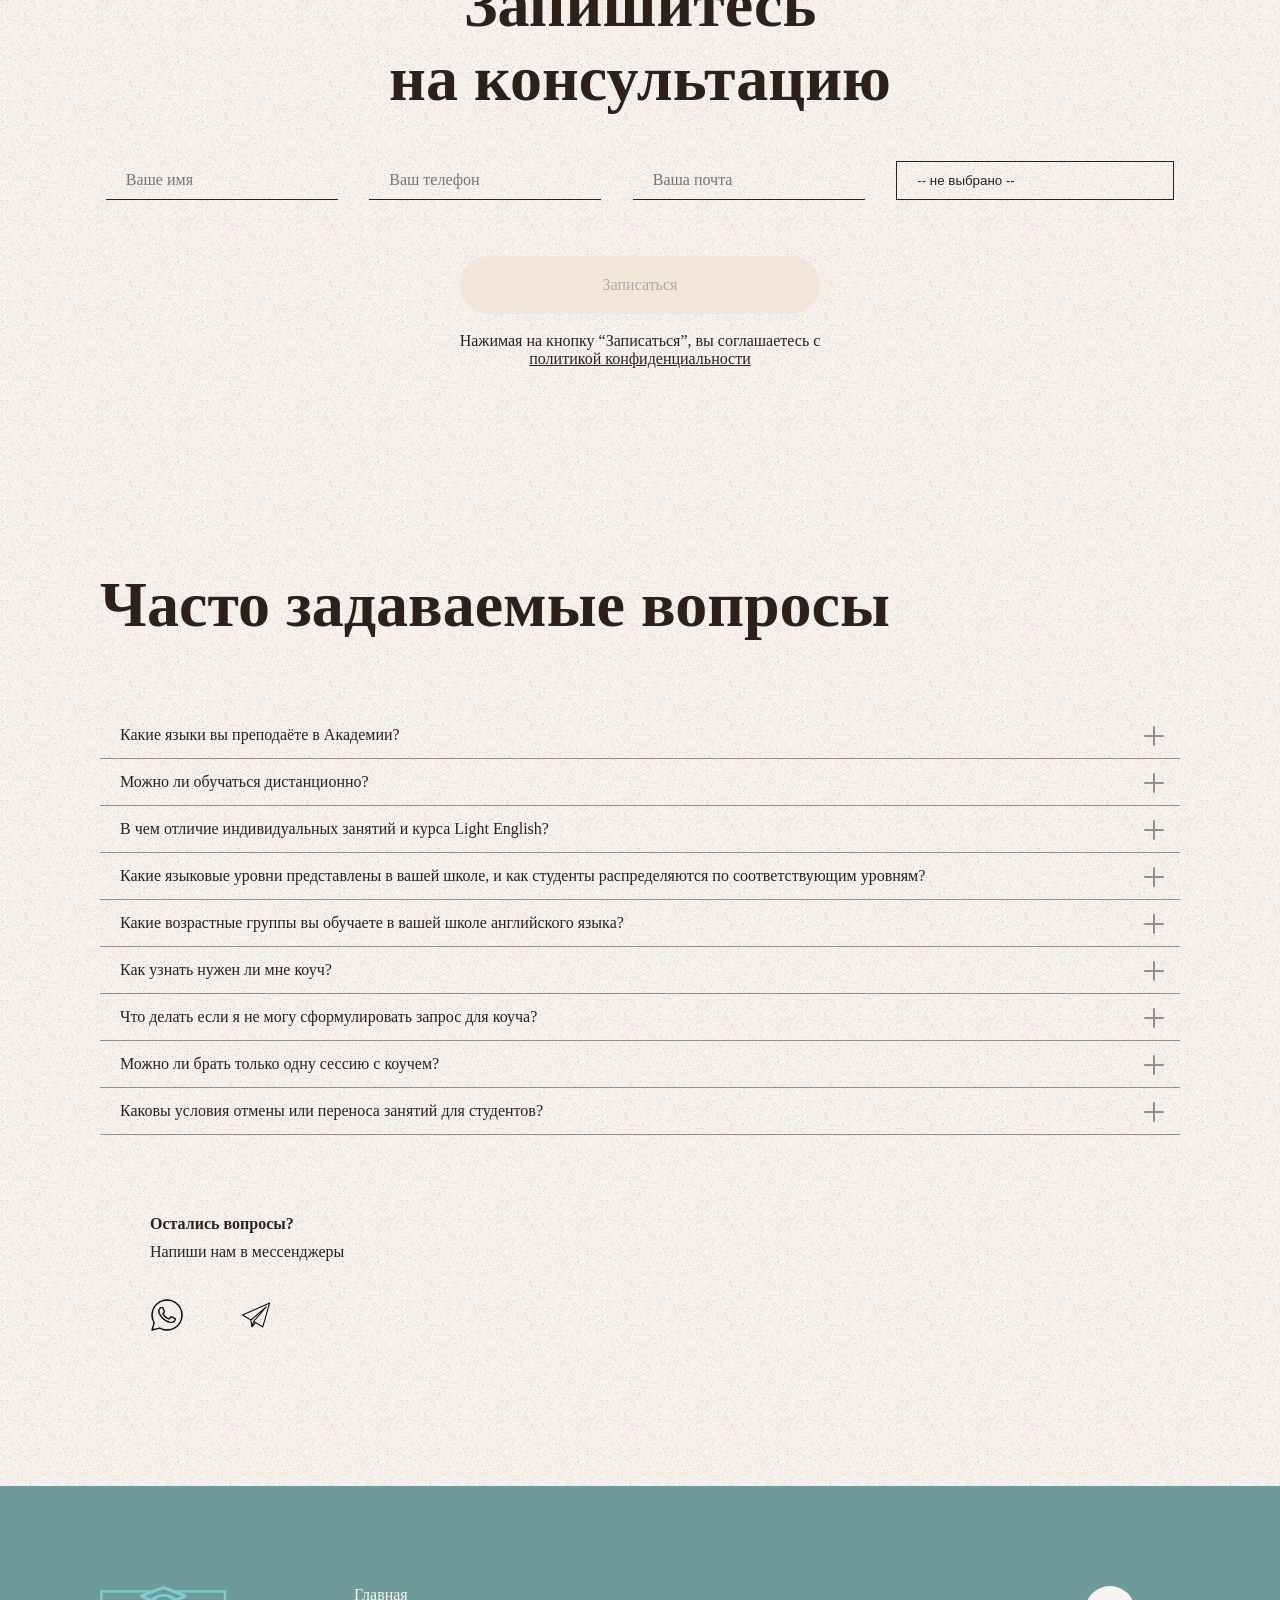
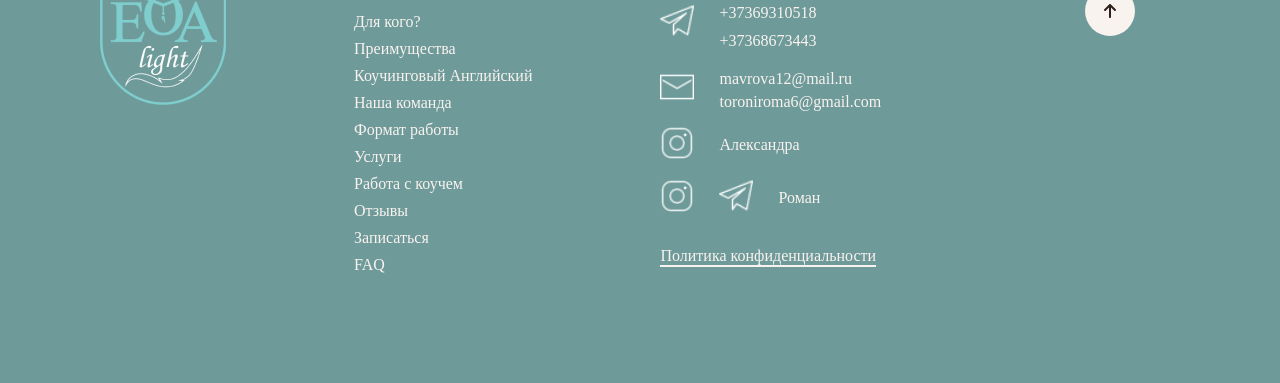
==== commit a0c951bd: "test" ====
--- a/index.html
+++ b/index.html
@@ -17,6 +17,8 @@
       <script src="https://cdn.jsdelivr.net/npm/swiper@8/swiper-bundle.min.js" ></script>
   </head>
   <body class="page">
+    <div class="cursor"></div>
+    <div class="cursor2"></div>
     <header class="header" id="header">
   <div class="header__conteiner">
     <a href="#header">
--- a/css/index.css
+++ b/css/index.css
@@ -81,7 +81,6 @@
 
 .academy__image {
   position: relative;
-  z-index: -1;
   margin: 30px 0 0 0;
   width: 39.74vw;
 }
@@ -5942,4 +5941,4 @@
     width: auto;
   }
 }
-/*# sourceMappingURL=[data-uri] */
+/*# sourceMappingURL=[data-uri]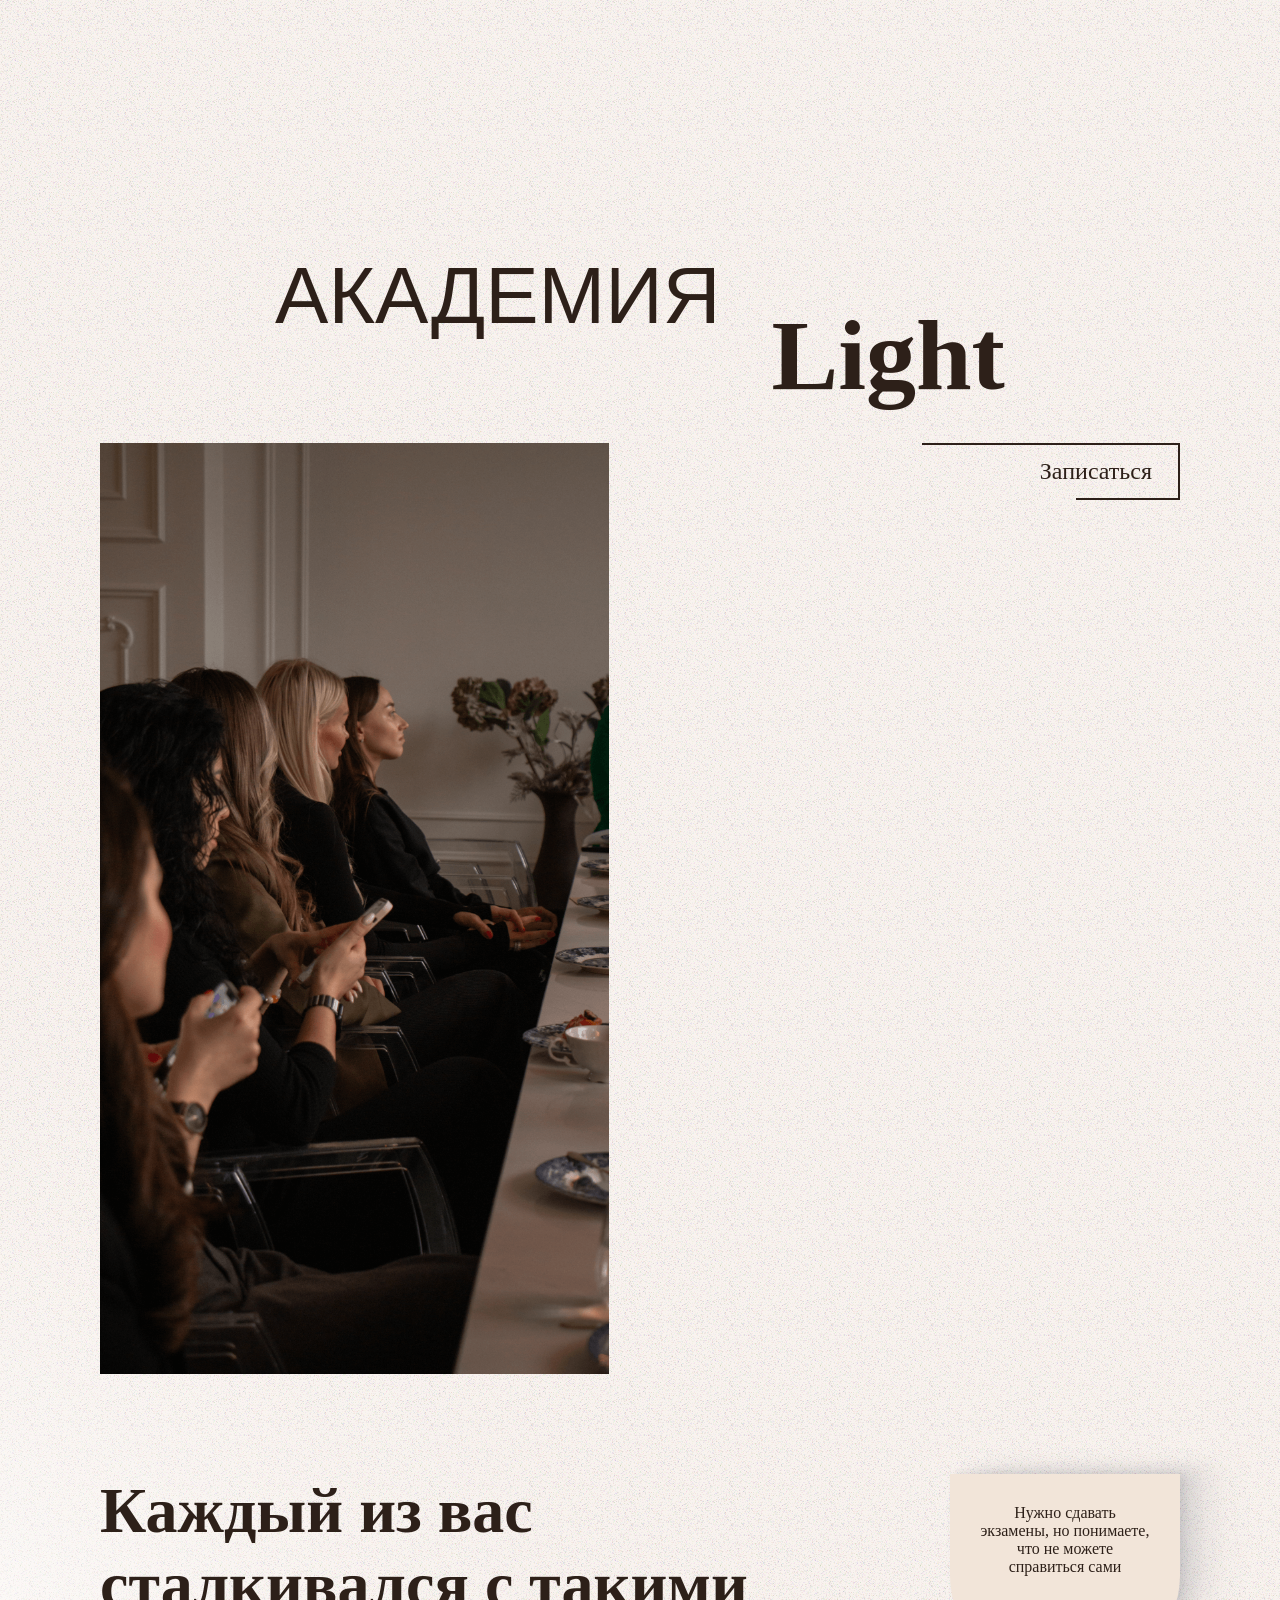
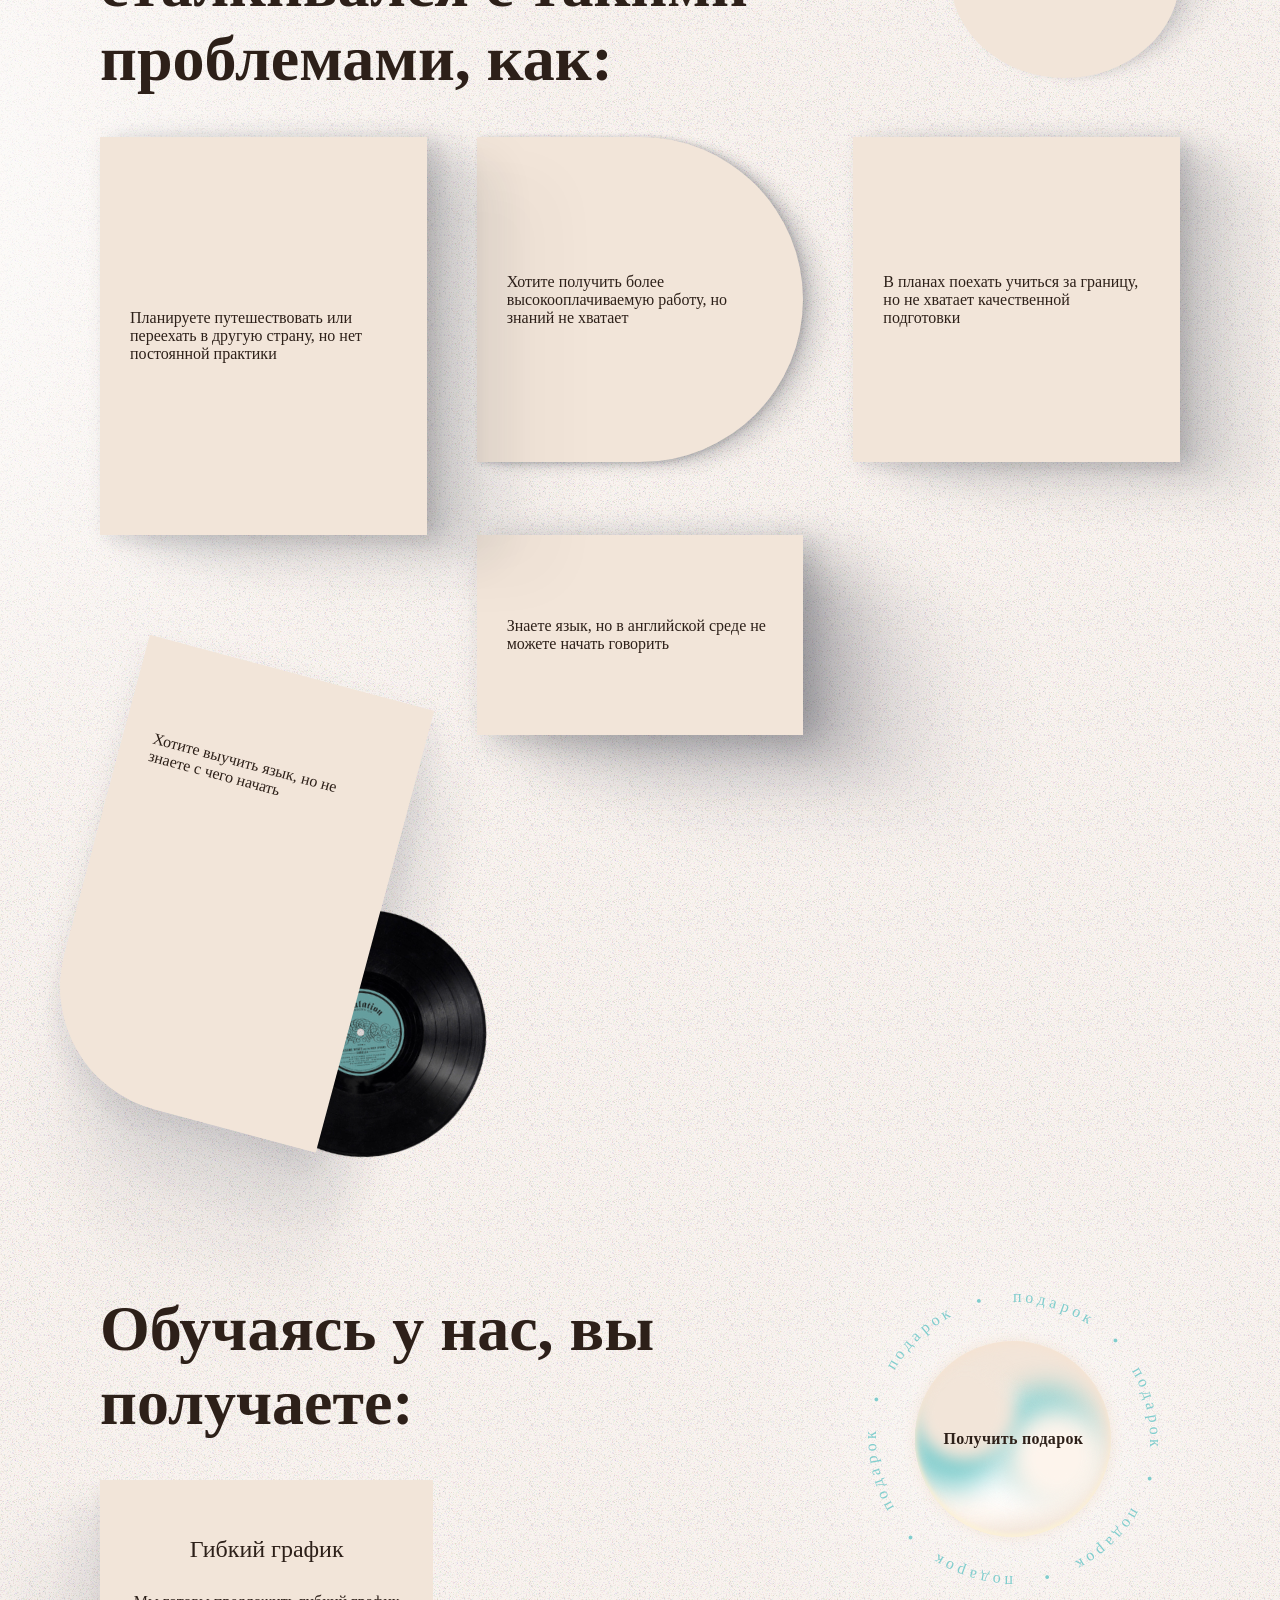
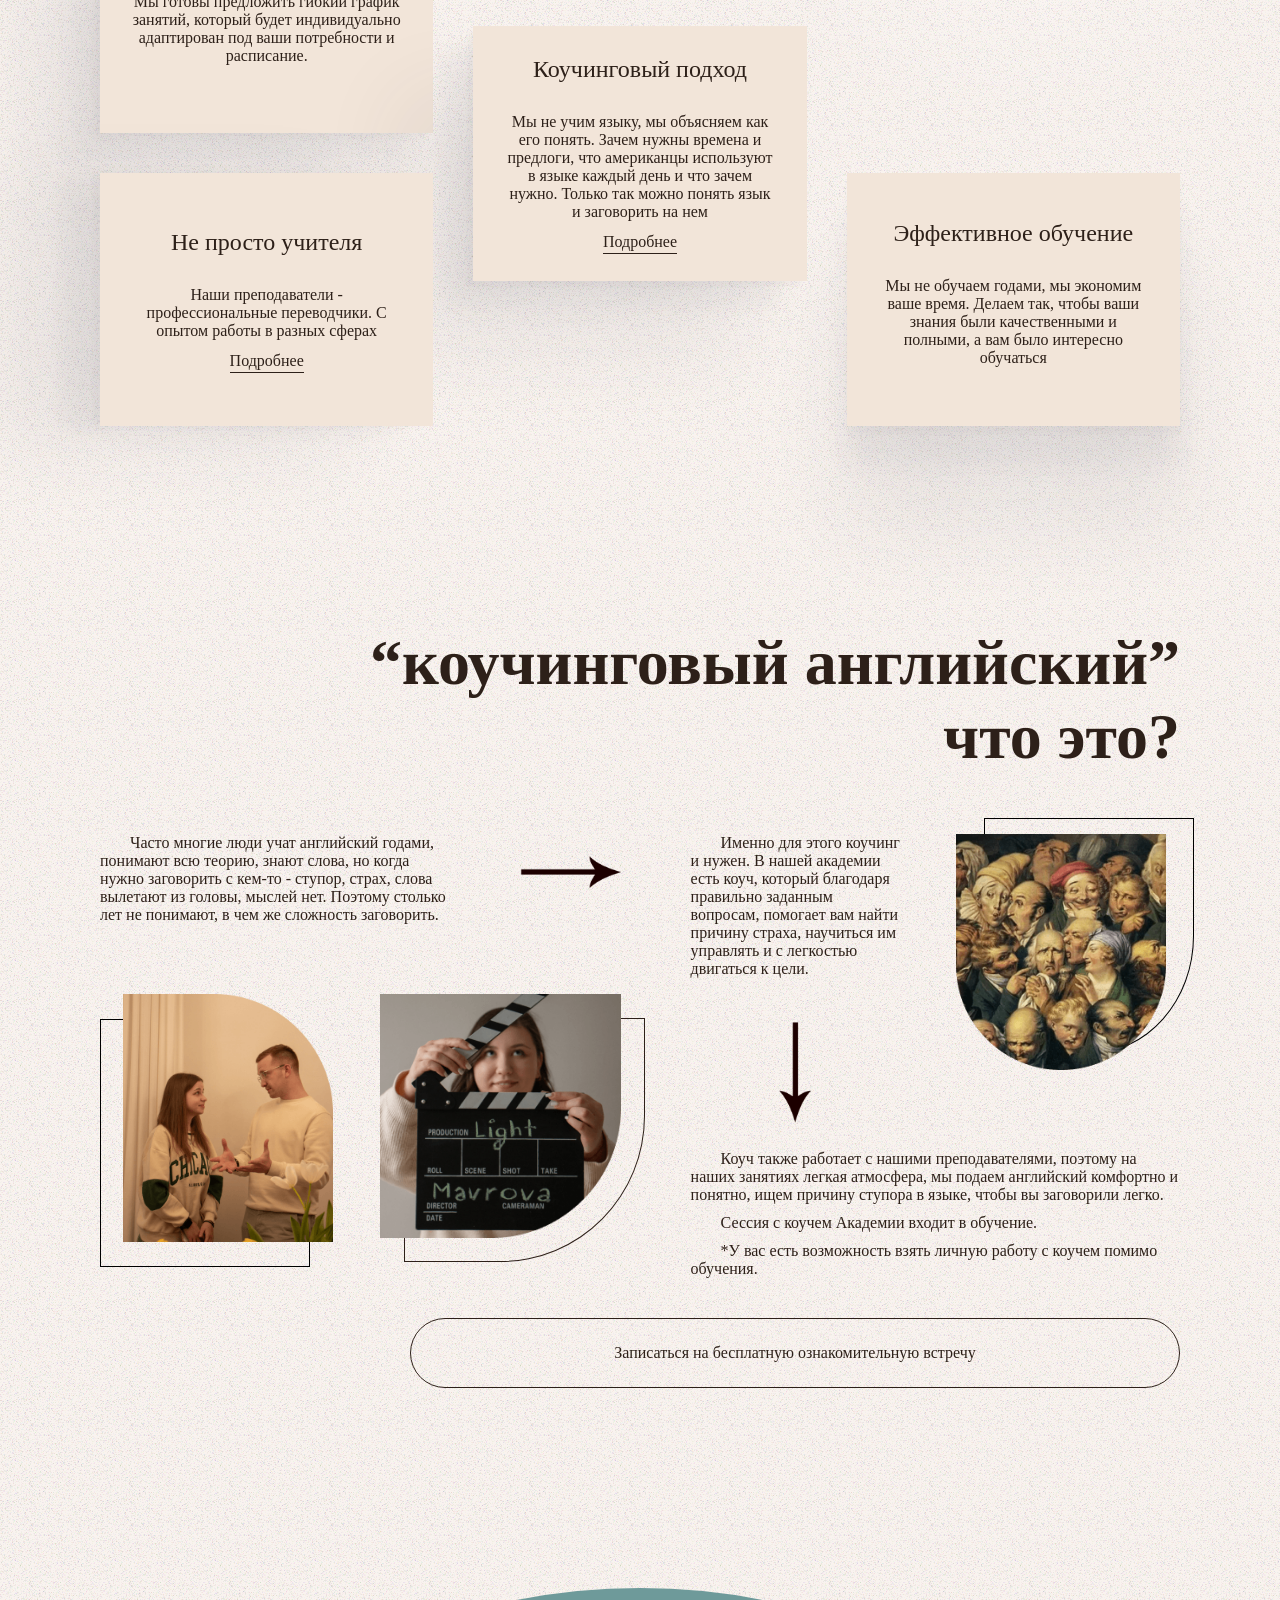
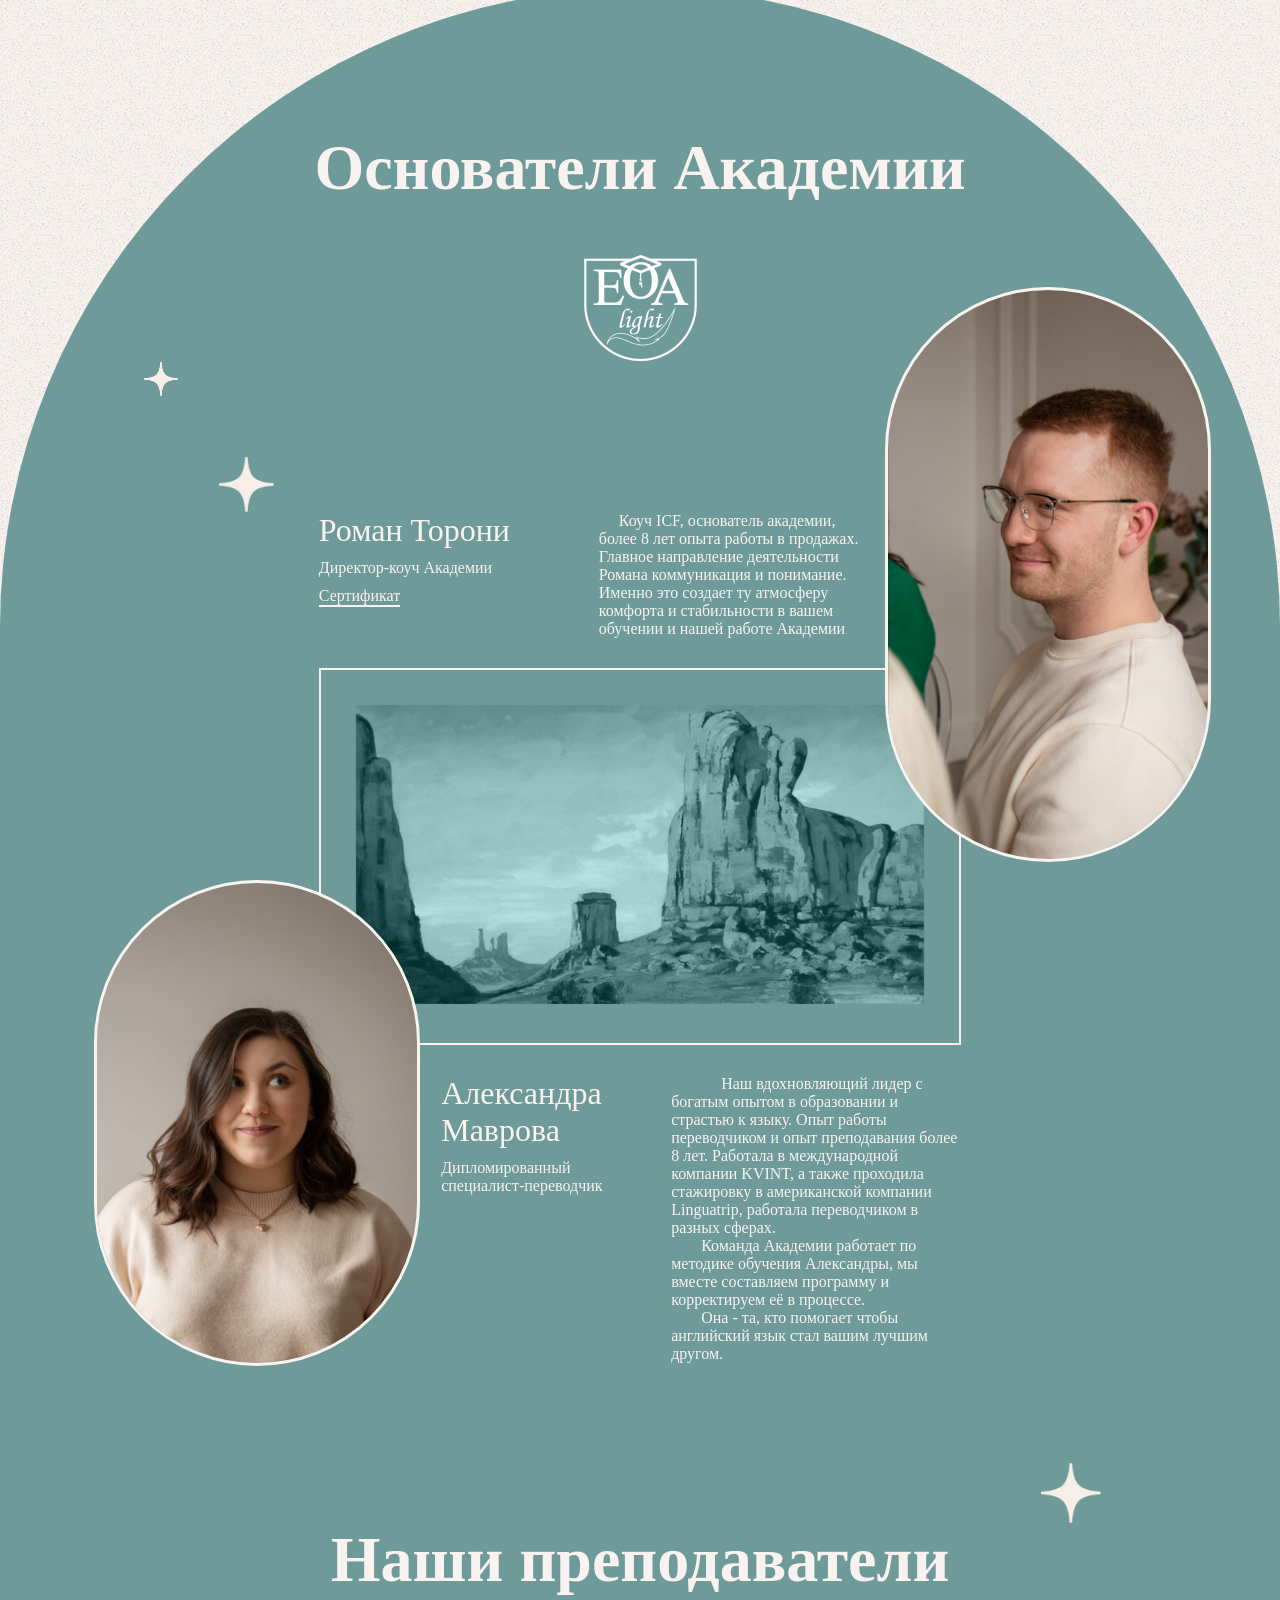
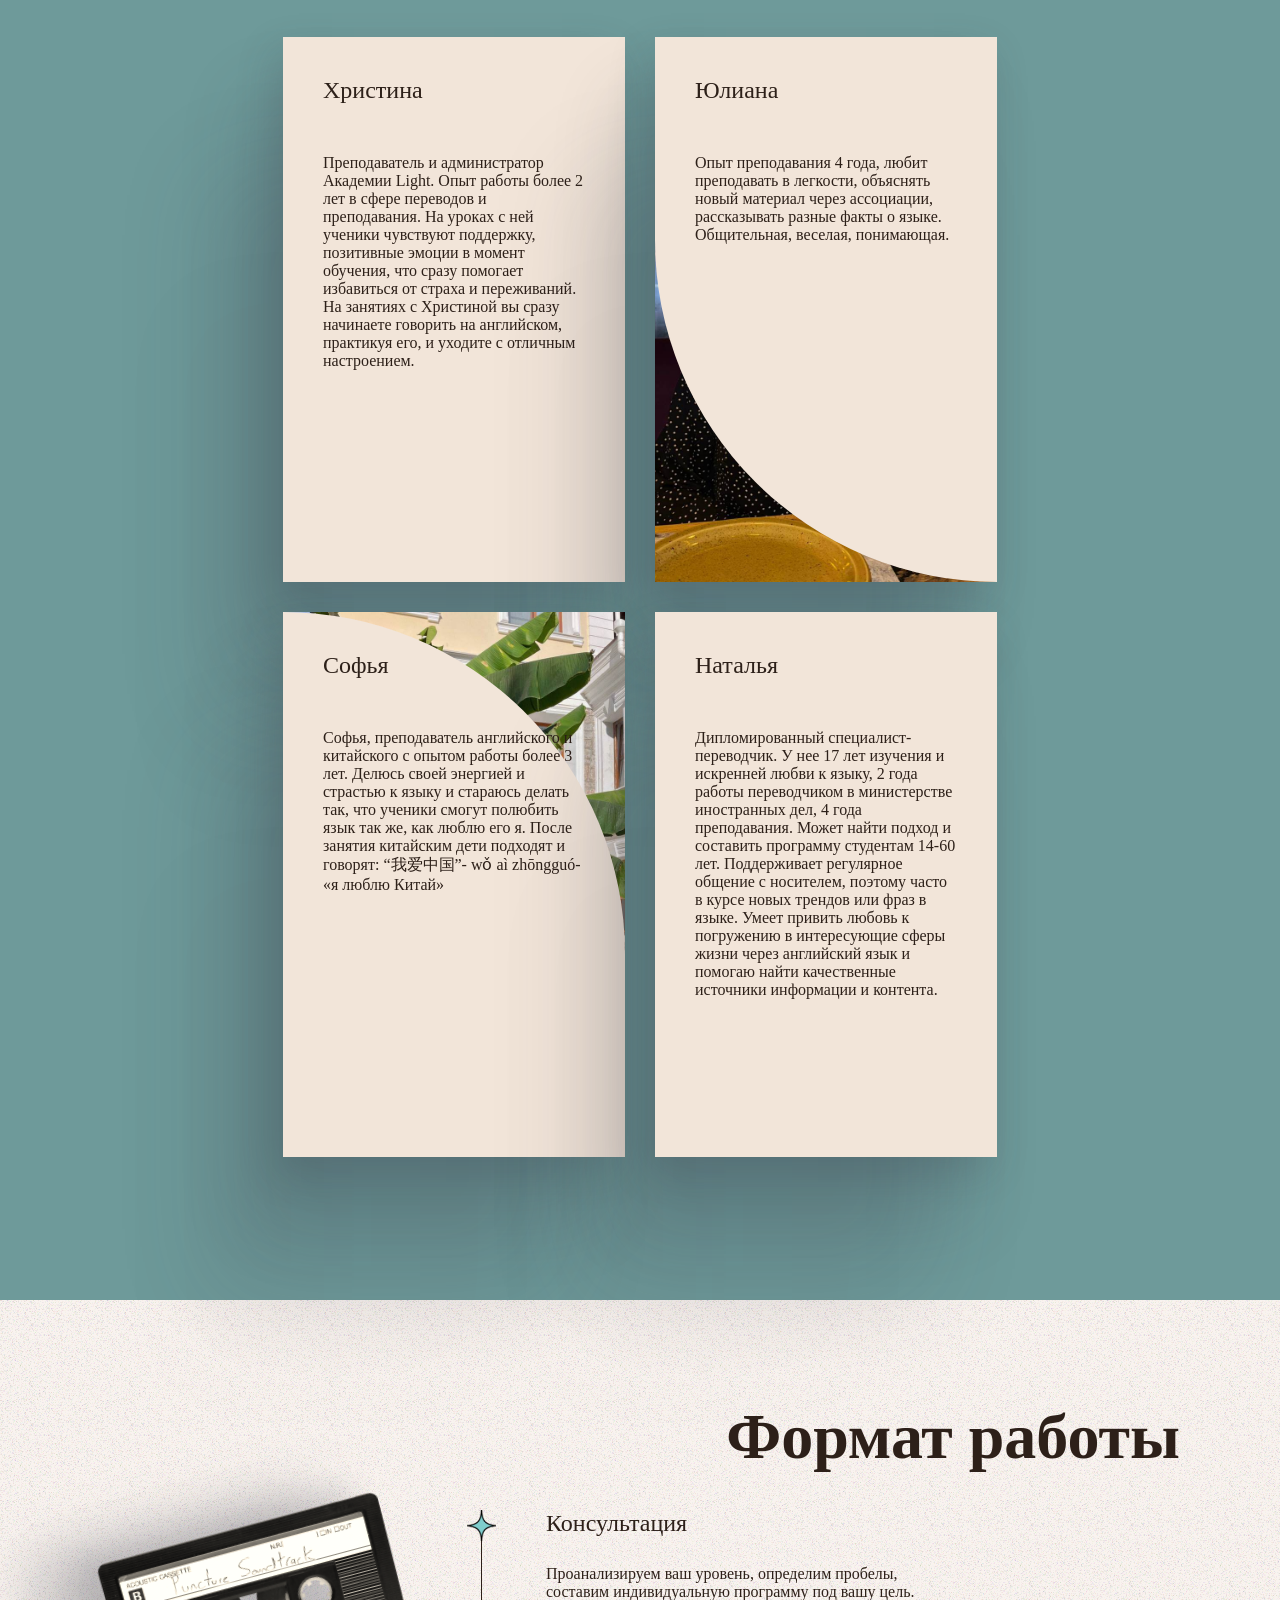
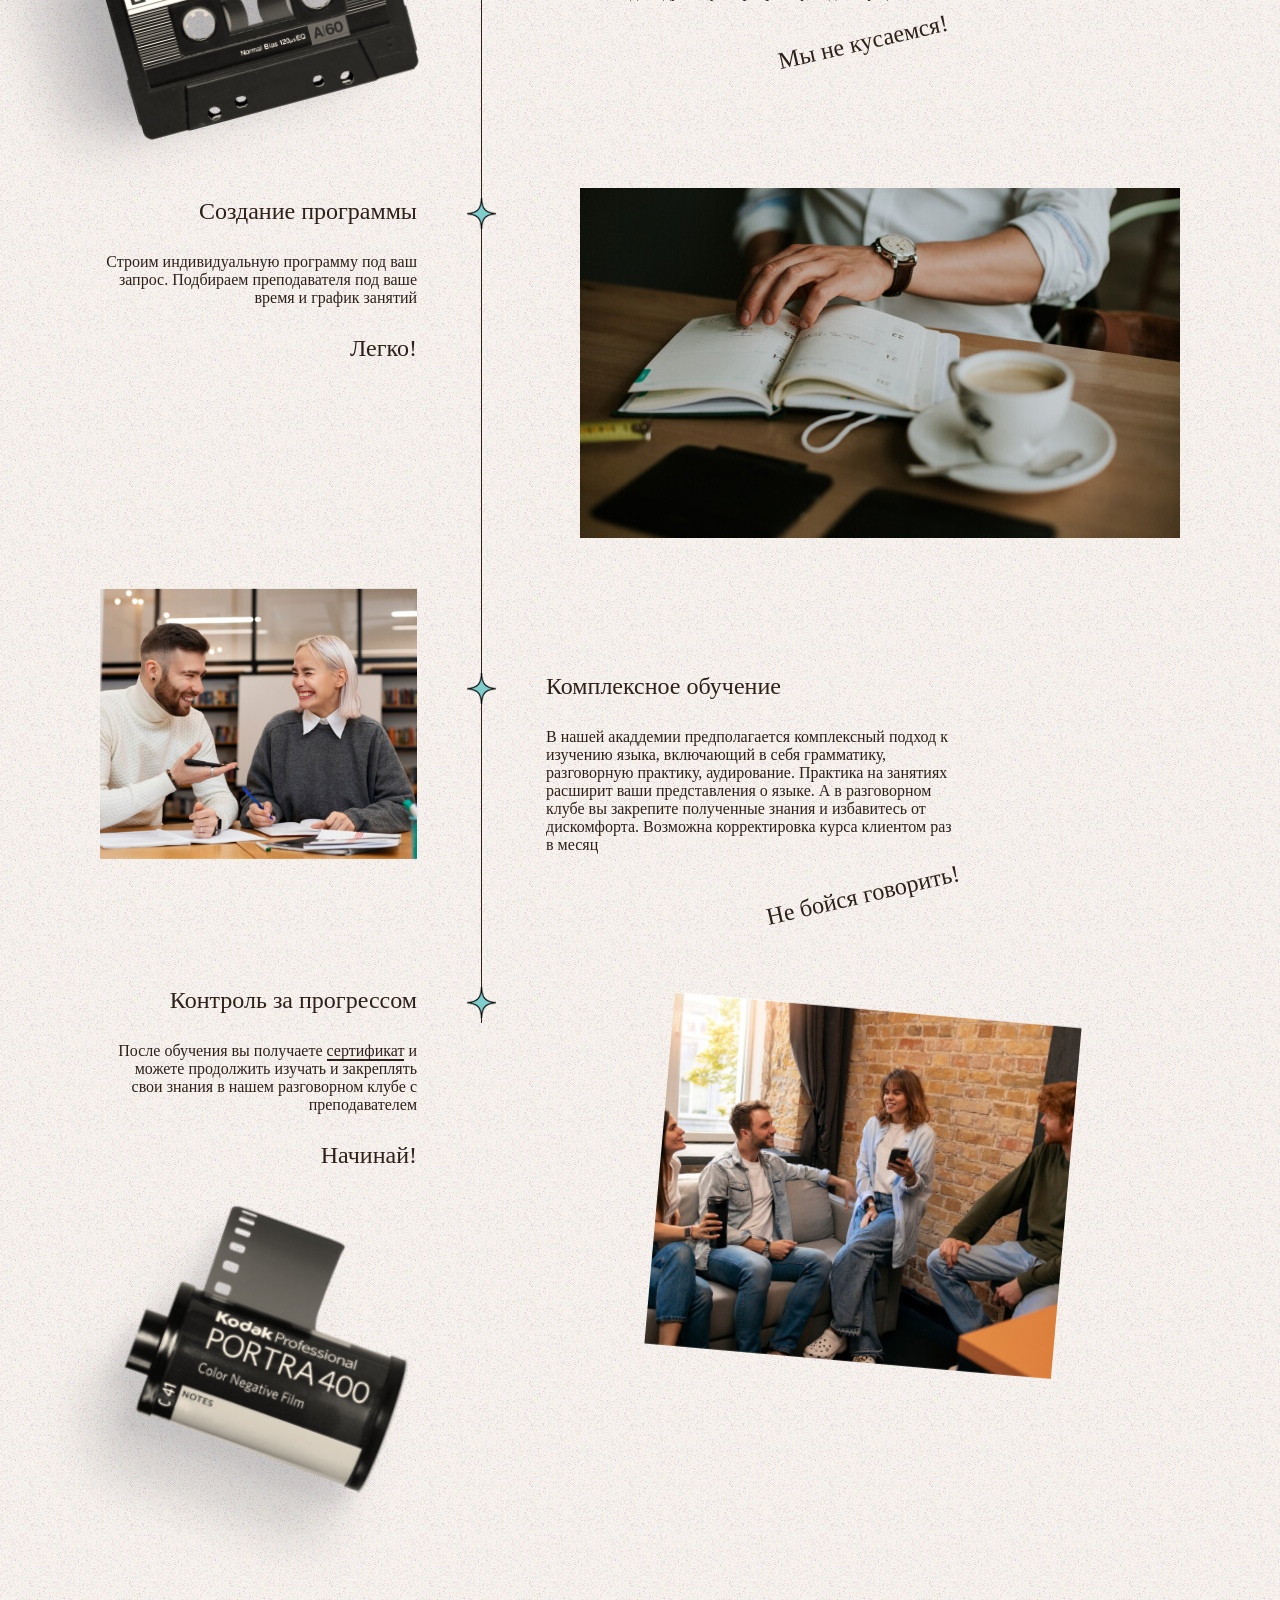
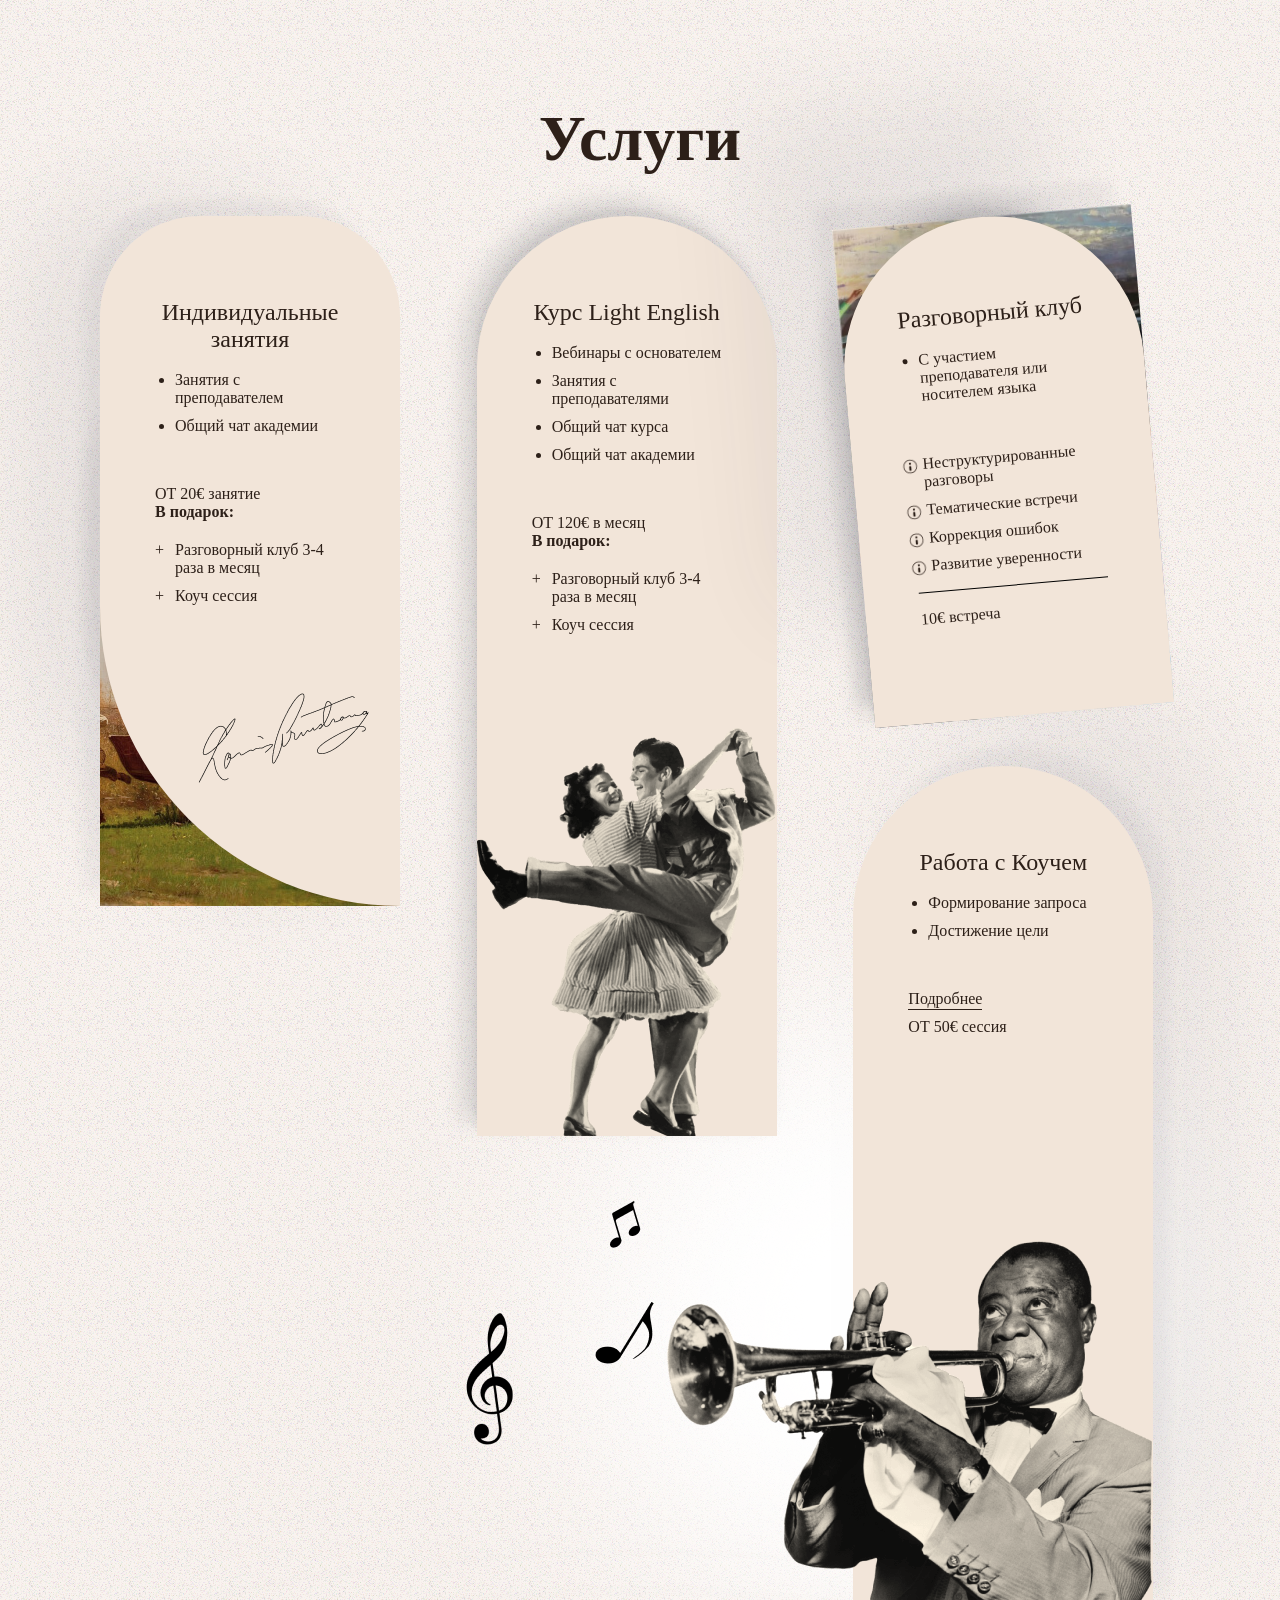
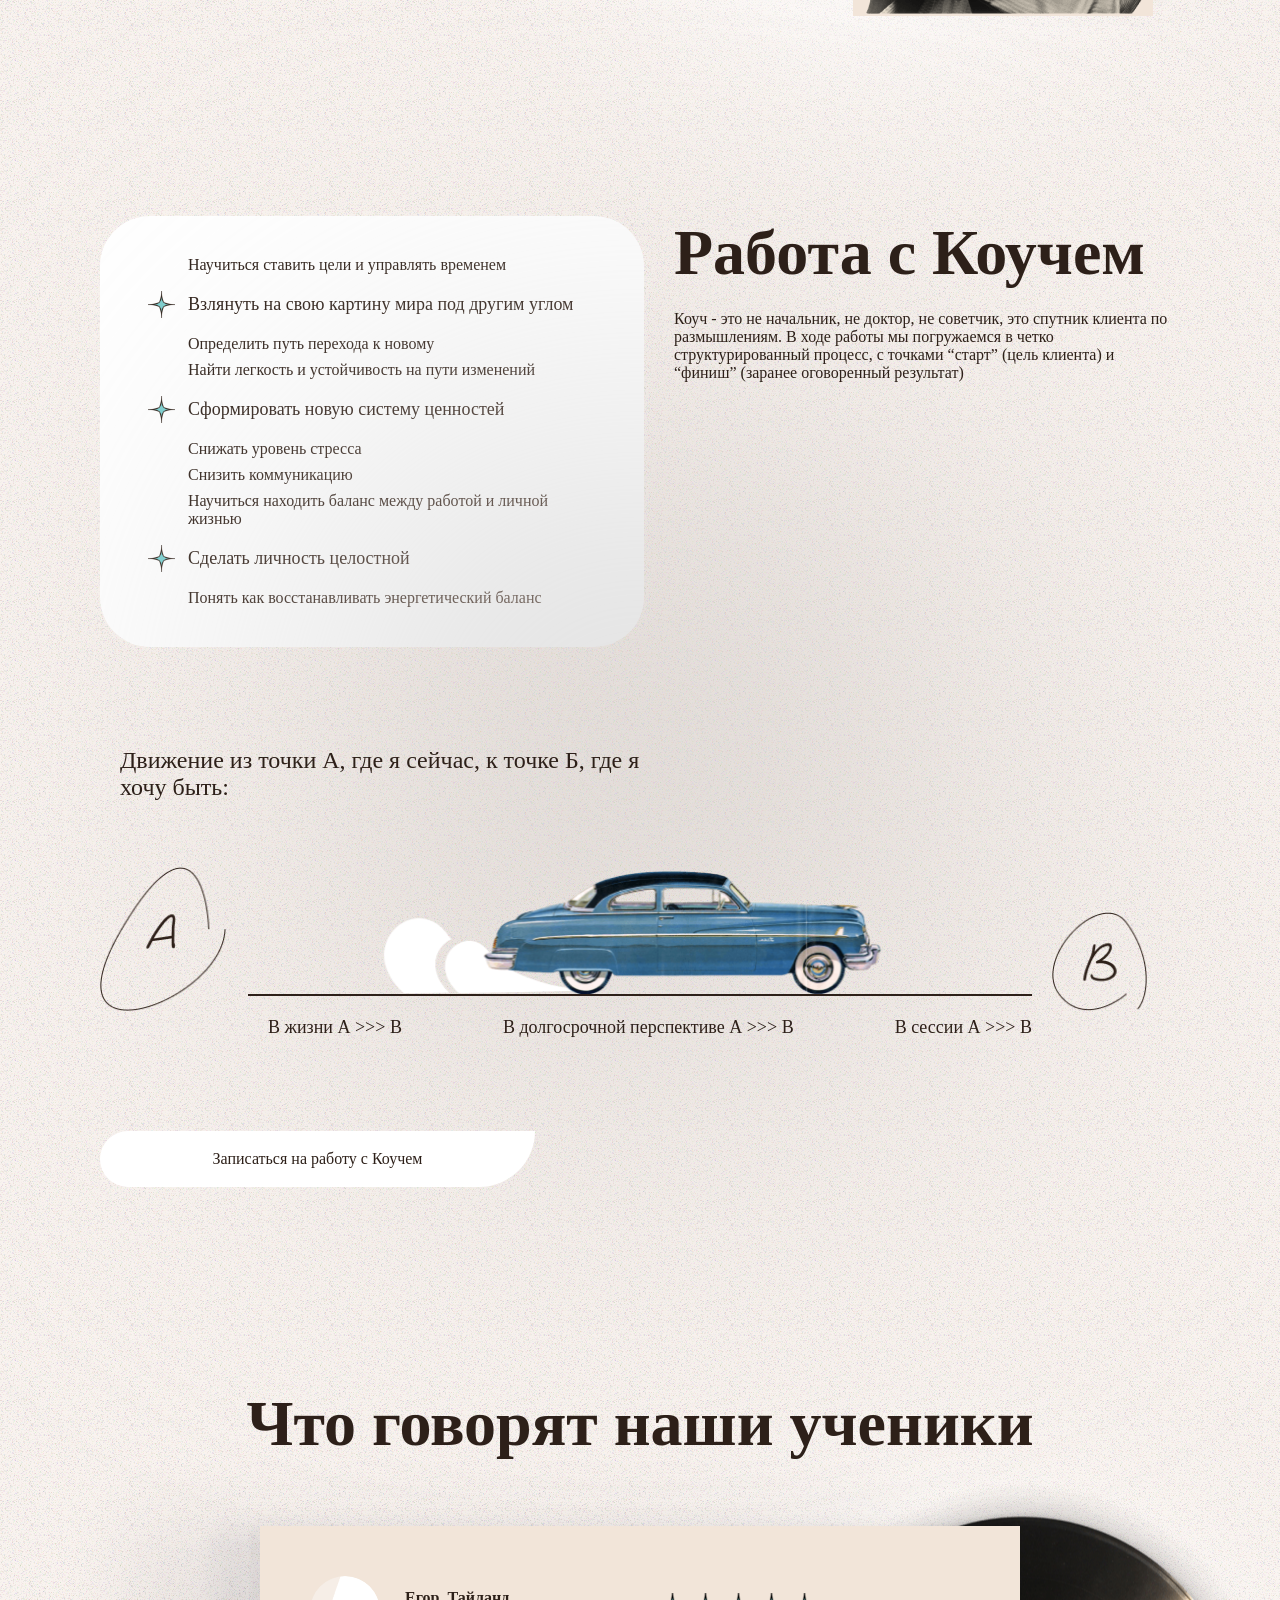
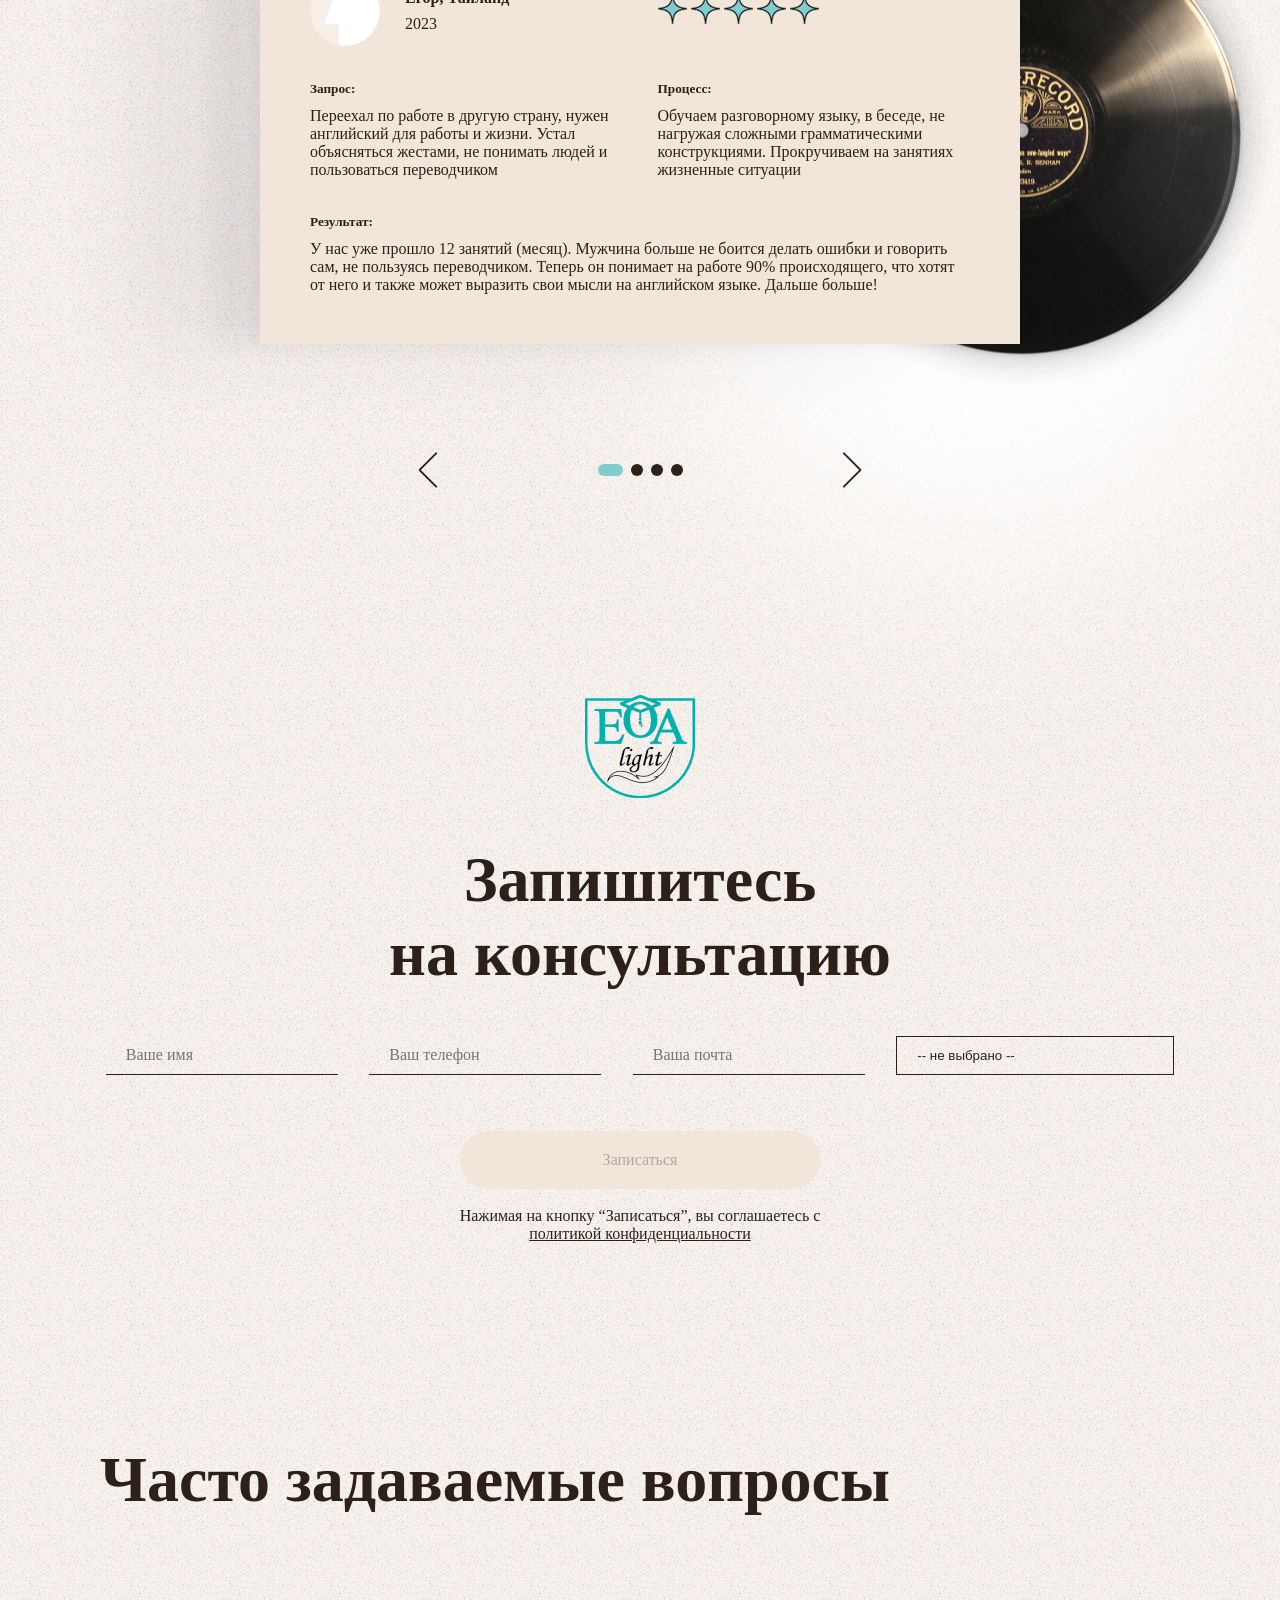
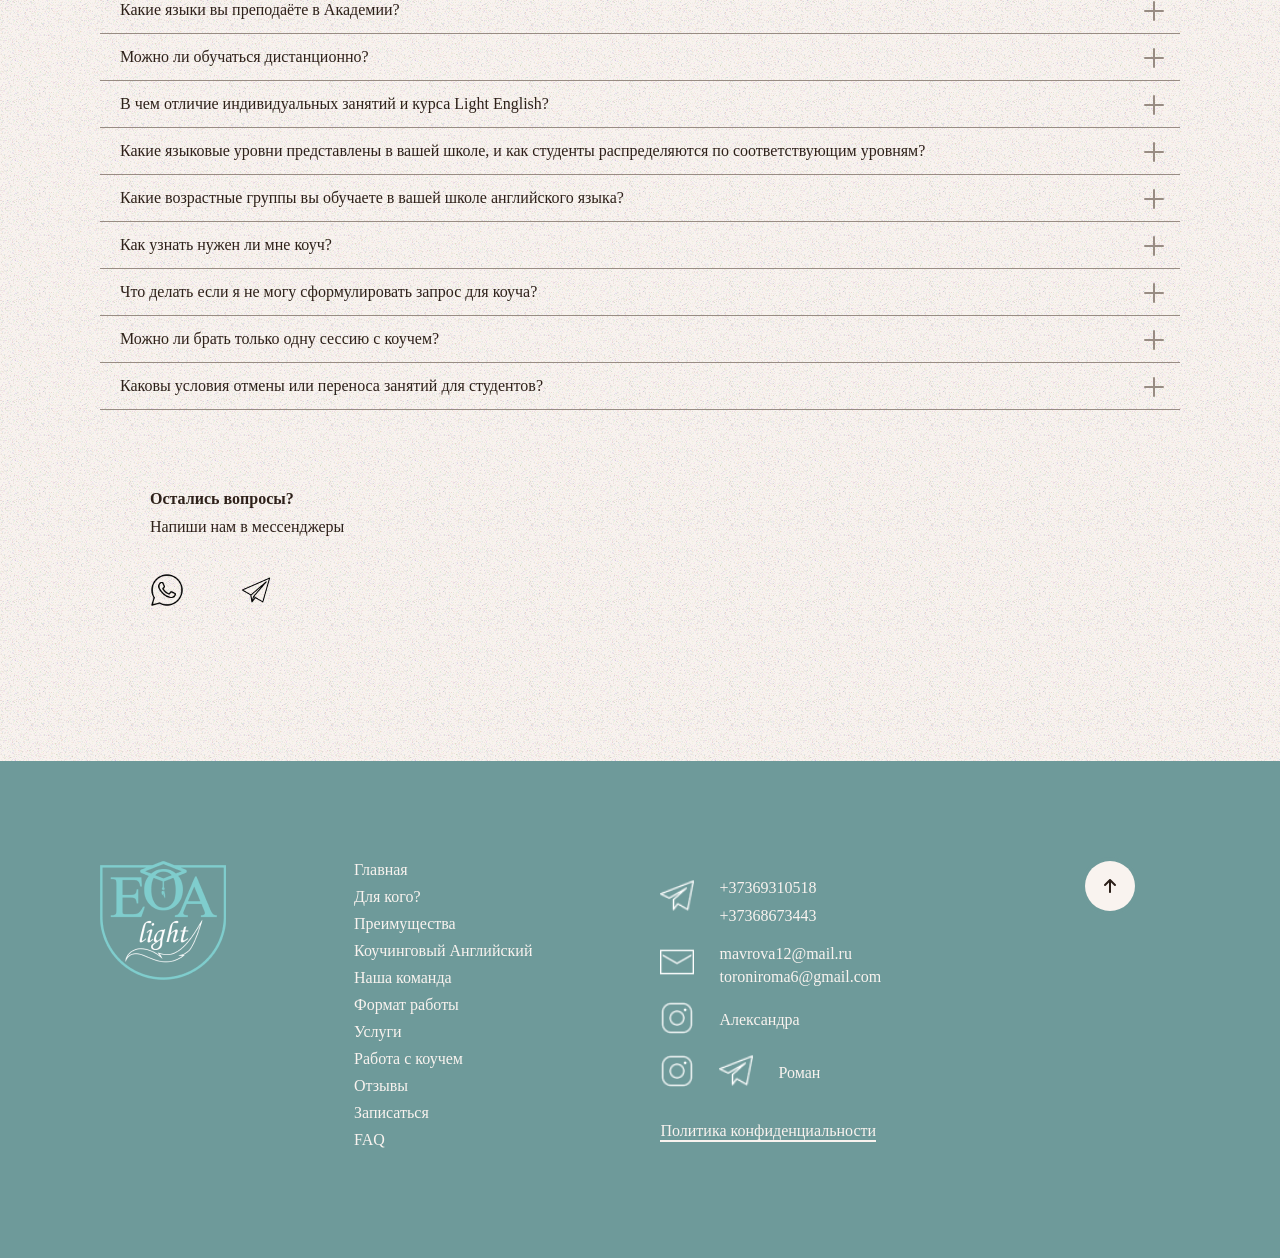
